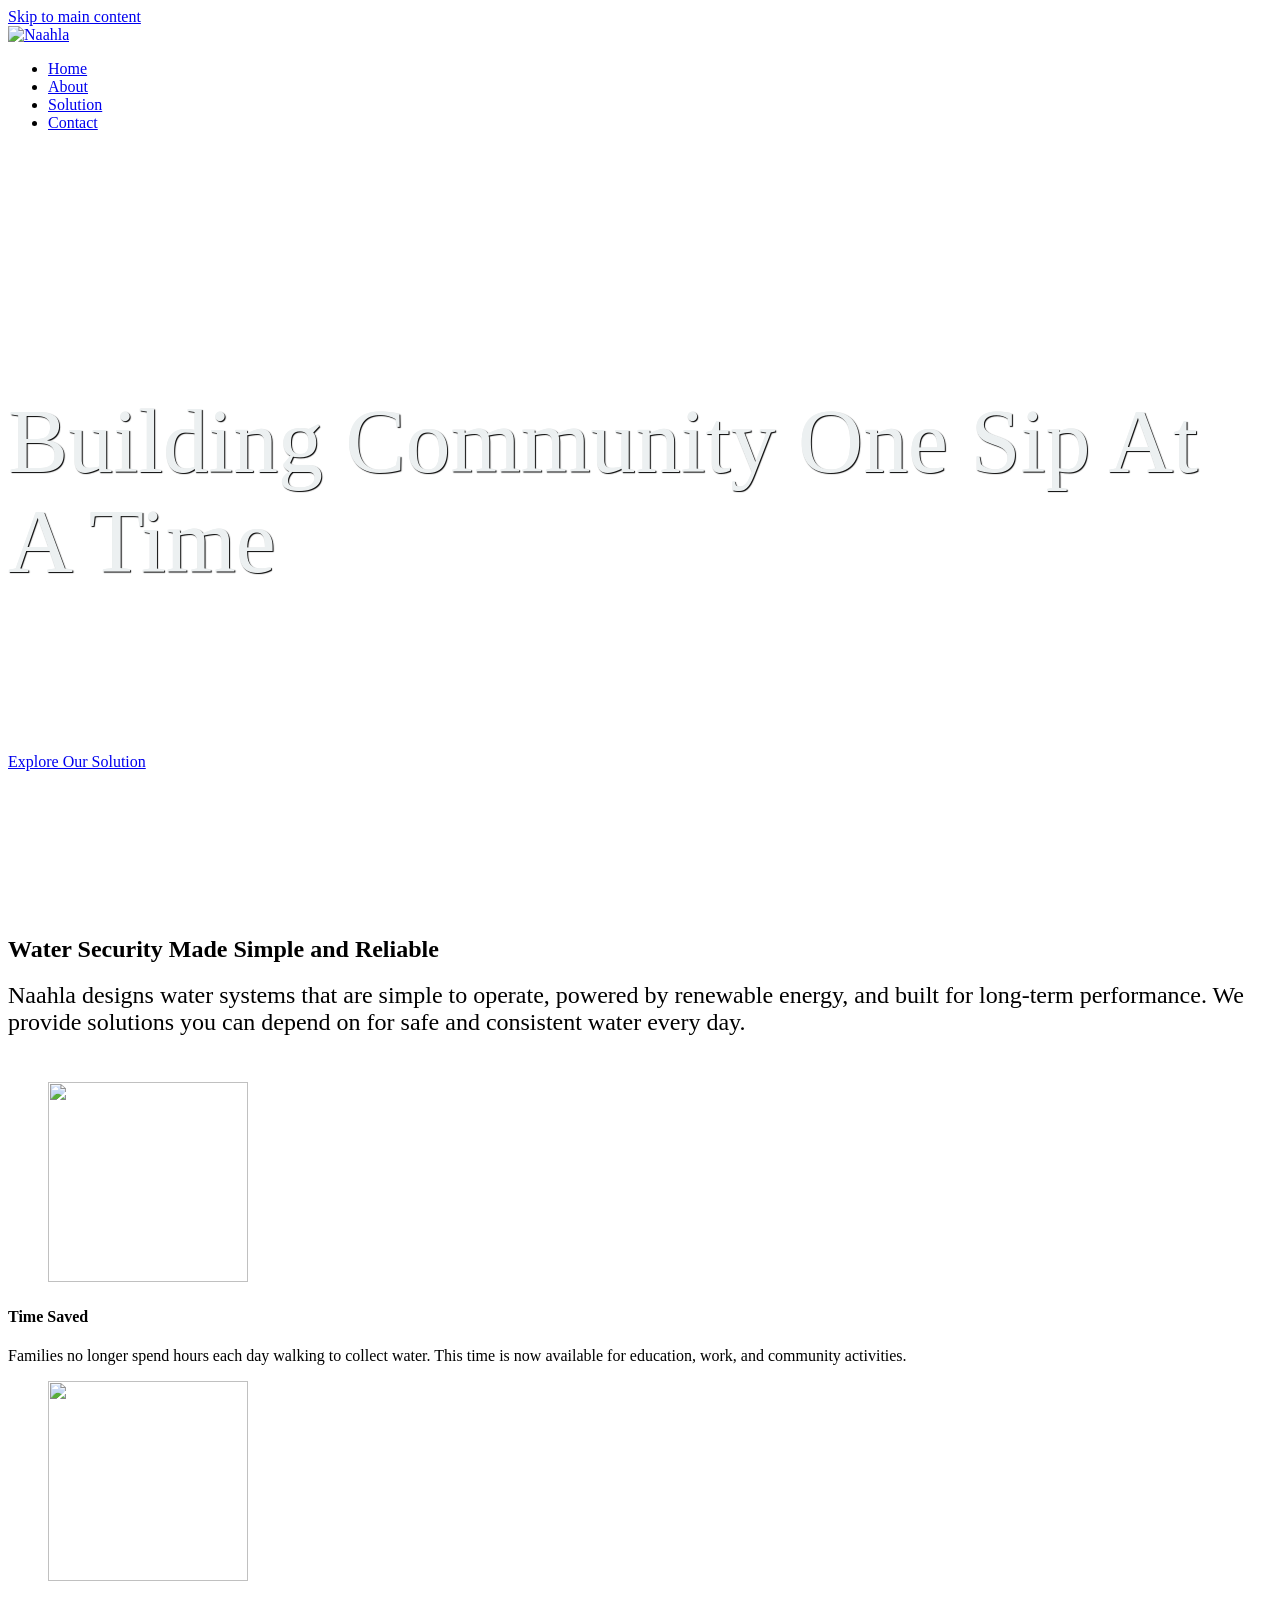
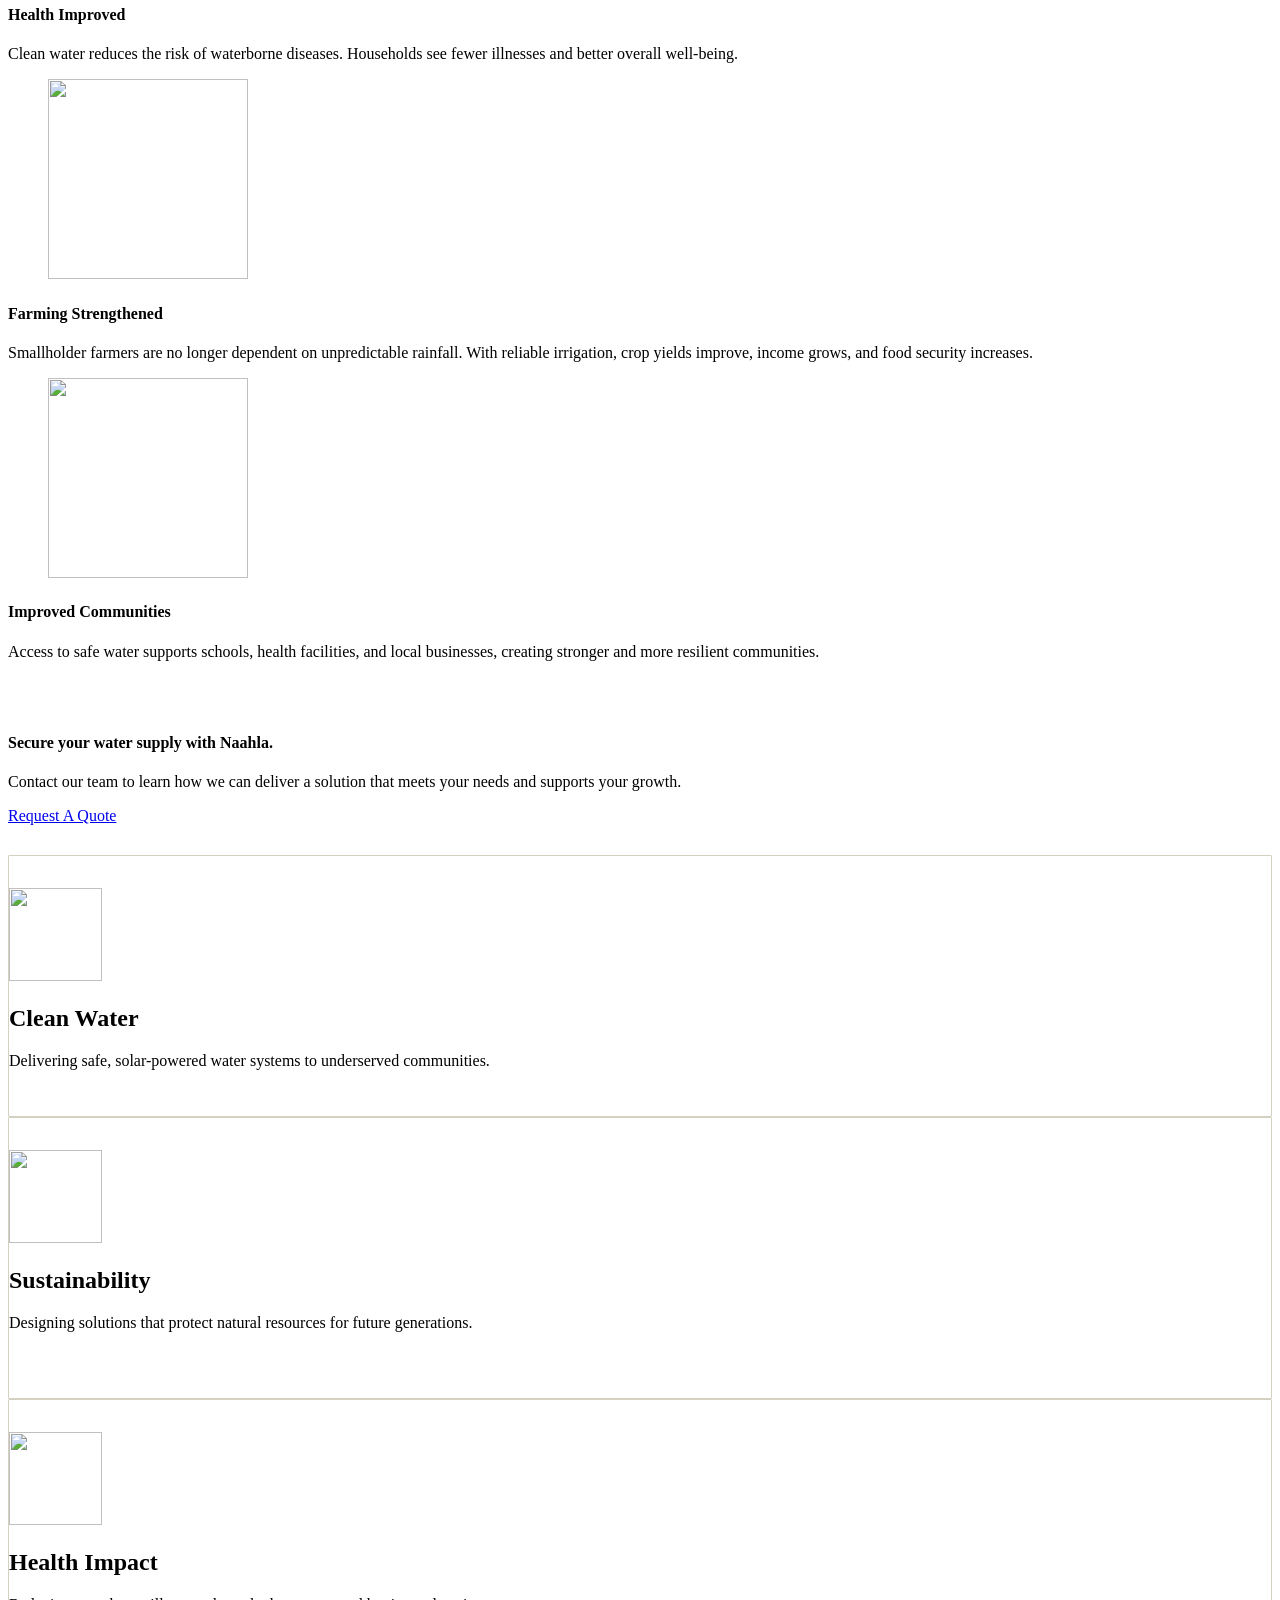
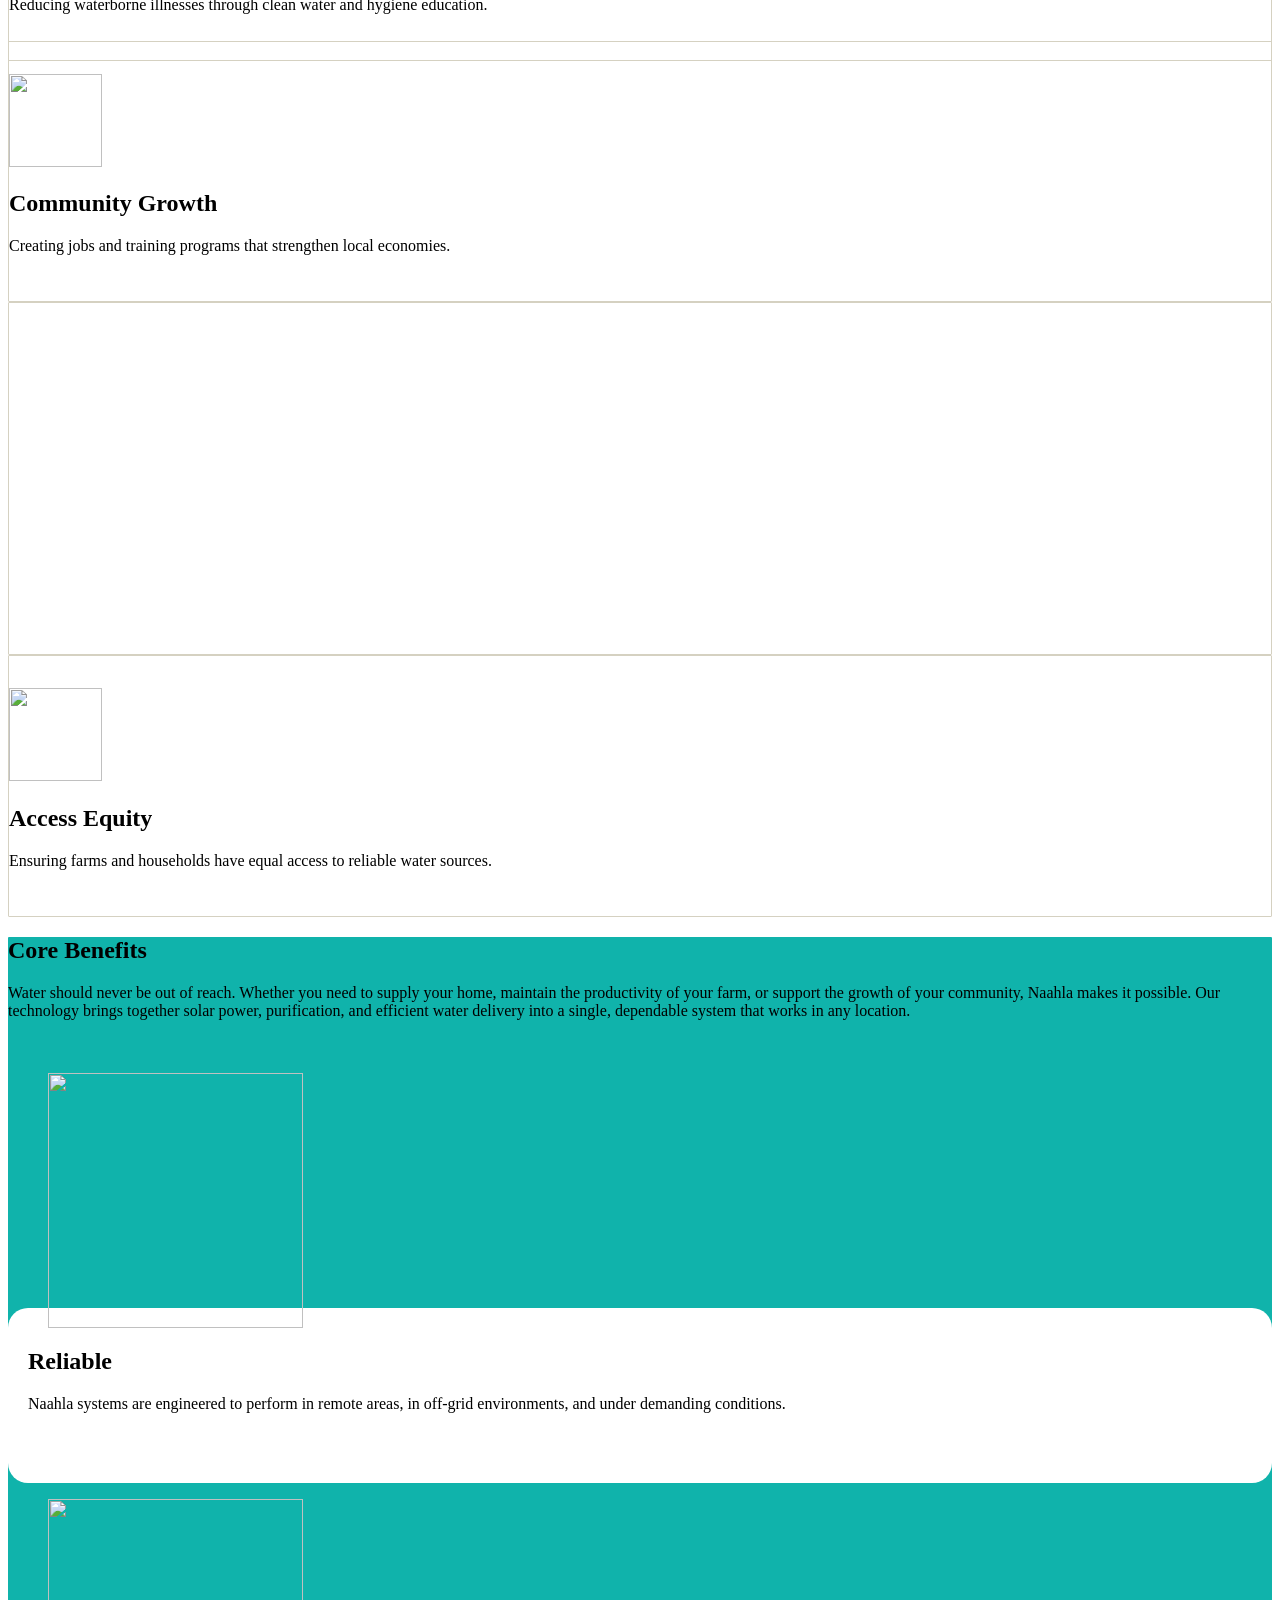
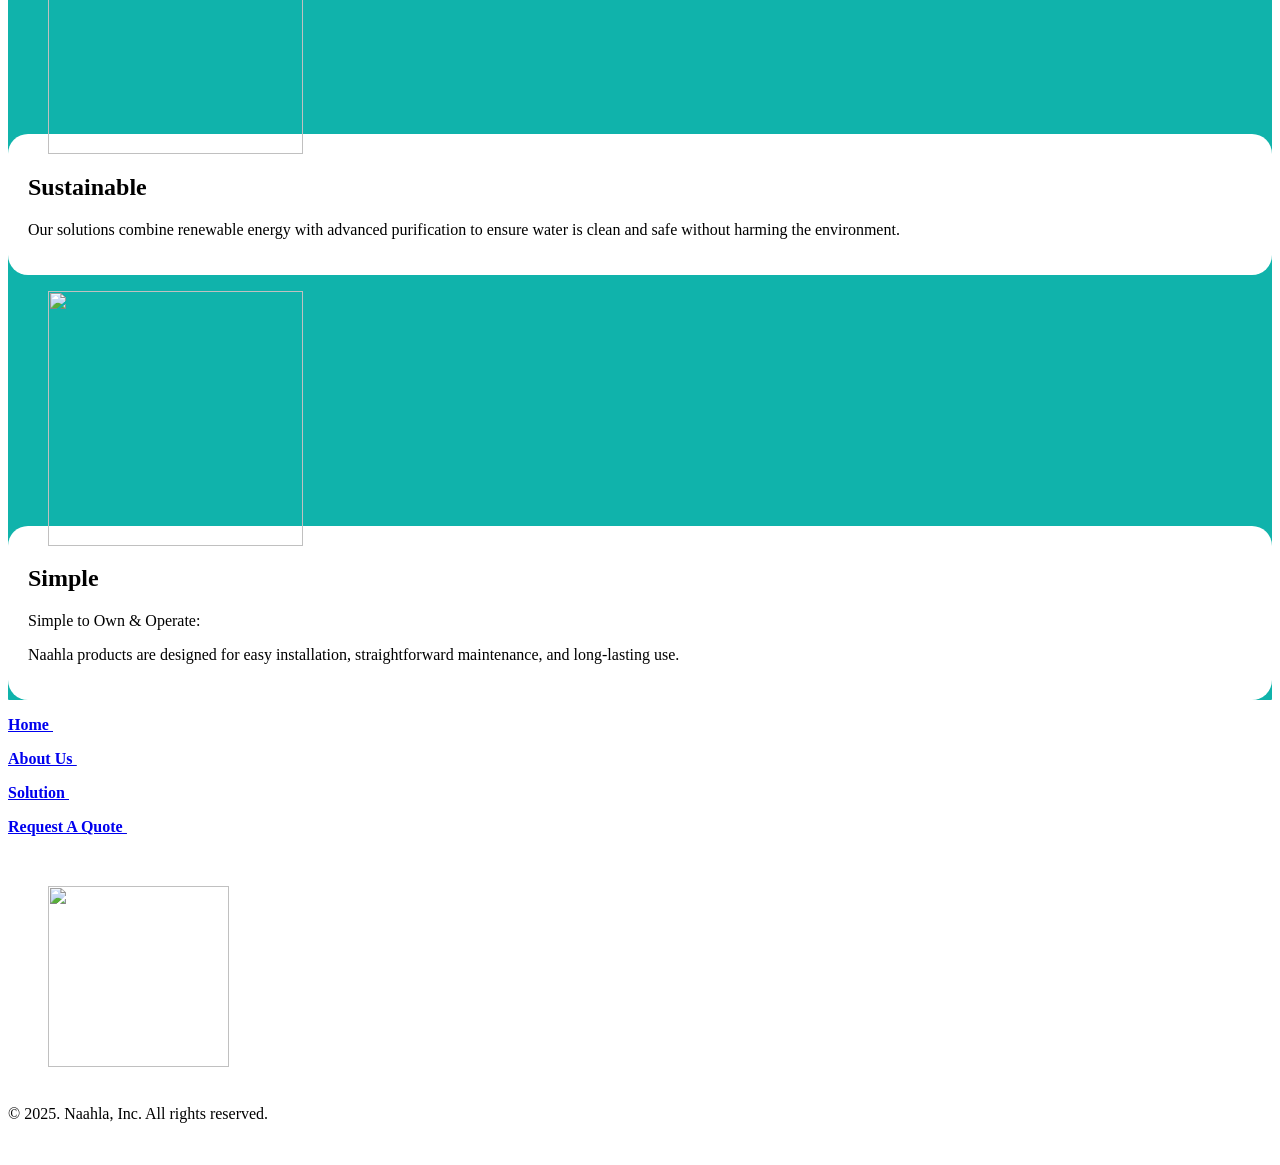
==== index.html @ bfb11174 "Rename content/index.html to index.html" ====
<!doctype html>
<html lang="en-US" dir="ltr" data-nojs>

<head>
    <title>Naahla | Official Website</title>
    <meta name="viewport" content="width=device-width, initial-scale=1.0, shrink-to-fit=no">
    <meta http-equiv="Content-Type" content="text/html; charset=utf-8" />
    <meta name="generator" content="Zoho Sites 2.0, https://zoho.com/sites" />
    <link rel="icon" href="/favicon.png" />
    <link rel="canonical" href="https://www.naahla.com/" />
    <meta name="twitter:card" content="summary_large_image">
    <meta name="twitter:image" content="https://www.naahla.com/Design/Naahla%20Home.png">
    <meta name="twitter:url" content="https://www.naahla.com/">
    <meta name="twitter:title" content="Naahla | Official Website">
    <meta name="twitter:description"
        content="Naahla provides sustainable, solar-powered water systems with advanced purification and efficient delivery. Reliable, safe, and simple to operate for homes, farms, and communities.">
    <meta property="og:image" content="https://www.naahla.com/Design/Naahla%20Home.png">
    <meta property="og:type" content="website">
    <meta property="og:url" content="https://www.naahla.com/">
    <meta property="og:title" content="Naahla | Official Website">
    <meta property="og:description"
        content="Naahla provides sustainable, solar-powered water systems with advanced purification and efficient delivery. Reliable, safe, and simple to operate for homes, farms, and communities.">
    <meta name="keywords"
        content="Naahla, clean water solutions, solar-powered water systems, water purification, rural water supply, smart irrigation, sustainable water technology, community water projects, off-grid water systems, safe drinking water, renewable water solutions, African water projects, farm irrigation systems, submersible pump solutions" />
    <meta name="description"
        content="Naahla provides sustainable, solar-powered water systems with advanced purification and efficient delivery. Reliable, safe, and simple to operate for homes, farms, and communities." />
    <link href="https://www.naahla.com/" rel="alternate" hreflang="x-default">
    <link href="/css/zsite-core.css" rel="preload" type="text/css" as="style">
    <link href="/css/zsite-core.css" rel="stylesheet" type="text/css">
    <link rel="preconnect" href="//img.zohostatic.com">
    <link rel="preconnect" href="//static.zohocdn.com">
    <link href="/template/fbf32166a1a34c18bc49a5b56fdc8055/stylesheets/style.css" rel="preload" type="text/css"
        as="style">
    <link href="/template/fbf32166a1a34c18bc49a5b56fdc8055/stylesheets/style.css" rel="stylesheet" type="text/css">
    <link href="/template/fbf32166a1a34c18bc49a5b56fdc8055/stylesheets/sub-style.css" rel="preload" type="text/css"
        as="style">
    <link href="/template/fbf32166a1a34c18bc49a5b56fdc8055/stylesheets/sub-style.css" rel="stylesheet" type="text/css">
    <link rel="preload" type="text/css"
        href="//webfonts.zoho.com/css?family=Baloo Thambi/Rubik:400,700/Montserrat:400/DM Sans:400/Montserrat:700,400&amp;display=swap"
        as="style">
    <link rel="stylesheet" type="text/css"
        href="//webfonts.zoho.com/css?family=Baloo Thambi/Rubik:400,700/Montserrat:400/DM Sans:400/Montserrat:700,400&amp;display=swap">
    <link href="/zs-customcss.css" rel="preload" type="text/css" as="style">
    <link href="/zs-customcss.css" rel="stylesheet" type="text/css">
    <script>document.documentElement.removeAttribute('data-nojs');</script>
    <script>window.zs_content_format = "0"; window.zs_resource_url = "/"; window.isDefaultLogo = "false"; window.zs_site_resource_id = "2012271000000002010";</script>
    <script>window.is_portal_site = "false";</script>
    <script src="/zs-lang_en_US.js" defer></script>
    <script src="/js/zsite-core.js" defer></script>
    <script src="/template/fbf32166a1a34c18bc49a5b56fdc8055/js/header.js" defer></script>
    <script src="/template/fbf32166a1a34c18bc49a5b56fdc8055/js/eventhandler.js" defer></script>
    <script src="/template/fbf32166a1a34c18bc49a5b56fdc8055/js/megamenu.js" defer></script>
    <script src="/template/fbf32166a1a34c18bc49a5b56fdc8055/js/language-list.js" defer></script>
    <script>window.zs_data_center = "USA";</script>
    <script>window.stand_alone_path = "";</script>
    <script>window.zs_rendering_mode = "live";</script>
    <script>window.is_social_share_enabled = "true";</script>
    <script src="https://zsites.nimbuspop.com/IDC/js/browser_compatibility.js" defer></script>
    <script>window.zs_resource_id = "2012271000000002011"; window.zs_resource_type = "1"; window.zs_site_resource_path = ""; window.zs_resource_full_path = "/"; window.zs_site_resource_id = "2012271000000002010"; window.zs_site_type = "0"; window.zs_resource_contentstate = "2"; window.zs_page_reviewer = null;</script>
    <script type="application/ld+json"
        id="schemagenerator">{"@context":"http:\/\/schema.org\/","@type":"Organization","url":"https:\/\/www.naahla.com","logo":"https:\/\/www.naahla.com\/Branding\/Naahla with Tagline FF-01.png"}</script>
</head>

<body data-zs-home="false" data-zs-subsite="" data-zs-display-mode="default"><a href="#thememaincontent"
        class="theme-skip-to-needed-content">Skip to main content</a>
    <div data-headercontainer="zptheme-data-headercontainer"
        class="zpheader-style-01 theme-pages-full-stretch theme-mobile-header-style-01"
        data-headercontainer="zptheme-data-headercontainer" data-zs-mobile-headerstyle="01"
        class="zpheader-style-01 theme-pages-full-stretch theme-mobile-header-style-01">
        <div class="theme-header-topbar theme-hide-res-topbar " data-dark-part-applied="false"
            data-theme-topbar="zptheme-topbar">
            <div class="zpcontainer"></div>
        </div>
        <div data-megamenu-content-container class="theme-header " data-header="none" data-dark-part-applied="false"
            data-banner-base-header="theme-banner-base-header">
            <div class="zpcontainer">
                <div data-zs-branding class="theme-branding-info " data-theme-branding-info="zptheme-branding-info">
                    <div data-zs-logo-container class="theme-logo-parent "><a href="/" title="Logo">
                            <picture><img data-zs-logo src="/Branding/Naahla with Tagline FF-01.png" alt="Naahla"
                                    style="height:118px;width:118px;" /></picture>
                        </a></div>
                </div>
                <div class="theme-navigation-and-icons">
                    <div class="theme-menu-area" data-zp-nonresponsive-container="mymenu1">
                        <div class="theme-menu " data-nav-menu-icon-width=15 data-nav-menu-icon-height=15
                            data-sub-menu-icon-height=15 data-sub-menu-icon-width=15 data-mega-menu-icon-width=15
                            data-mega-menu-icon-height=15 data-non-res-menu="zptheme-menu-non-res"
                            data-zp-theme-menu="id: mymenu1 ;active: theme-menu-selected; maxitem:5;position: theme-sub-menu-position-change; orientation: horizontal; submenu: theme-sub-menu; moretext: More; nonresponsive-icon-el: theme-non-responsive-menu; responsive-icon-el: theme-responsive-menu; burger-close-icon: theme-close-icon; animate-open: theme-toggle-animate; animate-close: theme-toggle-animate-end;open-icon: theme-submenu-down-arrow; close-icon: theme-submenu-up-arrow; root-icon: theme-submenu-down-arrow; subtree-icon: theme-submenu-right-arrow;"
                            role="navigation">
                            <ul data-zs-menu-container>
                                <li><a href="/" target="_self"><span class="theme-menu-content "><span
                                                class="theme-menu-name"
                                                data-theme-menu-name="Home">Home</span></span></a></li>
                                <li><a href="/about.html" target="_self"><span class="theme-menu-content "><span
                                                class="theme-menu-name"
                                                data-theme-menu-name="About">About</span></span></a></li>
                                <li><a href="/solution.html" target="_self"><span class="theme-menu-content "><span
                                                class="theme-menu-name"
                                                data-theme-menu-name="Solution">Solution</span></span></a></li>
                                <li><a href="/contact.html" target="_self"><span class="theme-menu-content "><span
                                                class="theme-menu-name"
                                                data-theme-menu-name="Contact">Contact</span></span></a></li>
                            </ul>
                            <div data-zp-submenu-icon="mymenu1" style="display:none;"><span
                                    class="theme-sub-li-menu theme-non-responsive-menu"></span><span
                                    class="theme-sub-li-menu theme-responsive-menu theme-submenu-down-arrow"></span>
                            </div>
                        </div>
                    </div>
                </div>
            </div>
            <div data-zs-responsive-menu-area class="theme-responsive-menu-area theme-navigation-and-icons zpcontainer">
                <div class="theme-responsive-menu-container" data-zp-burger-clickable-area="mymenu1"><span
                        class="theme-burger-icon" data-zp-theme-burger-icon="mymenu1"></span></div>
                <div class="theme-responsive-menu theme-menu-area" data-zp-responsive-container="mymenu1"></div>
            </div>
        </div>
    </div>
    <div data-theme-content-container="theme-content-container" class="theme-content-area theme-pages-full-stretch">
        <div class="theme-content-container">
            <div class="theme-content-area-inner">
                <div class="zpcontent-container page-container ">
                    <div data-element-id="elm_oIePqcmLRJ0wIrDNsVLq3Q" data-element-type="section"
                        class="zpsection zpdefault-section zpdefault-section-bg zpbackground-size-cover zpbackground-position-center-center zpbackground-repeat-all zpbackground-attachment-scroll zscustom-hero-banner "
                        style="background-image:url(/Naahla-Banner-5.png);">
                        <style type="text/css">
                            [data-element-id="elm_oIePqcmLRJ0wIrDNsVLq3Q"].zpsection {
                                padding-block-end: 96px;
                            }

                            @media (max-width: 767px) {
                                [data-element-id="elm_oIePqcmLRJ0wIrDNsVLq3Q"].zpsection {
                                    padding-block-end: 2px;
                                }
                            }
                        </style>
                        <div class="zpcontainer-fluid zpcontainer">
                            <div data-element-id="elm_iNp20xsRAdaIDUDlh8kVLg" data-element-type="row"
                                class="zprow zprow-container zpalign-items-center zpjustify-content-flex-start zpdefault-section zpdefault-section-bg "
                                data-equal-column="false">
                                <style type="text/css">
                                    [data-element-id="elm_iNp20xsRAdaIDUDlh8kVLg"].zprow {
                                        border-radius: 1px;
                                    }
                                </style>
                                <div data-element-id="elm_syMUSkc9tAUQSs03HdEn4g" data-element-type="column"
                                    data-animation-duration="2s"
                                    class="zpelem-col zpcol-12 zpcol-md-8 zpcol-sm-12 zpalign-self- zpdefault-section zpdefault-section-bg ">
                                    <style type="text/css">
                                        [data-element-id="elm_syMUSkc9tAUQSs03HdEn4g"].zpelem-col {
                                            border-radius: 1px;
                                        }

                                        @media (max-width: 767px) {
                                            [data-element-id="elm_syMUSkc9tAUQSs03HdEn4g"].zpelem-col {
                                                margin-block-start: 7px;
                                            }
                                        }
                                    </style>
                                    <div data-element-id="elm_gX2YoLuTwSVvoj-DhF4RoA" data-element-type="heading"
                                        class="zpelement zpelem-heading zscustom-bafnnfer-heading "
                                        data-animation-duration="2s" data-animation-repeat="true">
                                        <style>
                                            [data-element-id="elm_gX2YoLuTwSVvoj-DhF4RoA"] h1.zpheading {
                                                color: #ECF0F1;
                                                font-family: 'Baloo Thambi';
                                                font-size: 90px;
                                                font-weight: 400;
                                                line-height: 100px;
                                            }

                                            [data-element-id="elm_gX2YoLuTwSVvoj-DhF4RoA"].zpelem-heading {
                                                border-radius: 1px;
                                                text-shadow: 1px 1px 1px #000000;
                                            }

                                            [data-element-id="elm_gX2YoLuTwSVvoj-DhF4RoA"] .zpheading:after,
                                            [data-element-id="elm_gX2YoLuTwSVvoj-DhF4RoA"] .zpheading:before {
                                                background-color: #ECF0F1 !important;
                                            }

                                            @media (max-width: 767px) {
                                                [data-element-id="elm_gX2YoLuTwSVvoj-DhF4RoA"] h1.zpheading {
                                                    font-family: 'Baloo Thambi';
                                                    font-size: 48px;
                                                    font-weight: 400;
                                                    line-height: 51px;
                                                }

                                                [data-element-id="elm_gX2YoLuTwSVvoj-DhF4RoA"].zpelem-heading {
                                                    margin-block-start: -47px;
                                                }
                                            }

                                            @media all and (min-width: 768px) and (max-width:991px) {
                                                [data-element-id="elm_gX2YoLuTwSVvoj-DhF4RoA"] h1.zpheading {
                                                    line-height: 100px;
                                                }
                                            }
                                        </style>
                                        <h1 class="zpheading zpheading-style-none zpheading-align-center zpheading-align-mobile-center zpheading-align-tablet-center "
                                            data-editor="true"><br /><br />Building Community One Sip&nbsp;At A
                                            Time<br />​</h1>
                                    </div>
                                    <div data-element-id="elm_JcCmoQwRSZizuylEoWLoTQ" data-element-type="button"
                                        class="zpelement zpelem-button zscustom-button " data-animation-duration="2.5s"
                                        data-animation-repeat="true">
                                        <style>
                                            [data-element-id="elm_JcCmoQwRSZizuylEoWLoTQ"].zpelem-button {
                                                border-radius: 1px;
                                            }

                                            @media (max-width: 767px) {
                                                [data-element-id="elm_JcCmoQwRSZizuylEoWLoTQ"].zpelem-button {
                                                    margin-block-start: 30px;
                                                }
                                            }
                                        </style>
                                        <div
                                            class="zpbutton-container zpbutton-align-center zpbutton-align-mobile-center zpbutton-align-tablet-center">
                                            <style type="text/css">
                                                [data-element-id="elm_JcCmoQwRSZizuylEoWLoTQ"] .zpbutton.zpbutton-type-primary:hover {
                                                    background-color: #10B3AB !important;
                                                }

                                                [data-element-id="elm_JcCmoQwRSZizuylEoWLoTQ"] .zpbutton.zpbutton-type-primary {
                                                    background-color: #ffffff !important;
                                                }
                                            </style><a
                                                class="zpbutton-wrapper zpbutton zpbutton-type-primary zpbutton-size-lg zpbutton-style-oval "
                                                href="/solution"><span class="zpbutton-content">Explore Our
                                                    Solution</span></a>
                                        </div>
                                    </div>
                                </div>
                                <div data-element-id="elm_GCNs70yIkmAOhlfNTcDZsg" data-element-type="column"
                                    class="zpelem-col zpcol-12 zpcol-md-4 zpcol-sm-12 zpalign-self- zpdefault-section zpdefault-section-bg ">
                                    <style type="text/css">
                                        [data-element-id="elm_GCNs70yIkmAOhlfNTcDZsg"].zpelem-col {
                                            border-radius: 1px;
                                        }

                                        @media (max-width: 767px) {
                                            [data-element-id="elm_GCNs70yIkmAOhlfNTcDZsg"].zpelem-col {
                                                margin-block-start: -27px;
                                            }
                                        }
                                    </style>
                                </div>
                            </div>
                        </div>
                    </div>
                    <div data-element-id="elm_buXiEWqbUq8JEthisBKfNQ" data-element-type="section"
                        class="zpsection zpdefault-section zpdefault-section-bg zscustom-section-growing-01 "
                        style="background-color:rgb(255, 255, 255);background-image:unset;">
                        <style type="text/css">
                            [data-element-id="elm_buXiEWqbUq8JEthisBKfNQ"].zpsection {
                                border-radius: 1px;
                                padding-block-start: 49px;
                                padding-block-end: 0px;
                            }

                            @media (max-width: 767px) {
                                [data-element-id="elm_buXiEWqbUq8JEthisBKfNQ"].zpsection {
                                    padding-block-start: 99px;
                                }
                            }
                        </style>
                        <div class="zpcontainer-fluid zpcontainer">
                            <div data-element-id="elm__RvCStaSz2rXnedJcRmi2A" data-element-type="row"
                                class="zprow zprow-container zpalign-items-flex-start zpjustify-content-flex-start zpdefault-section zpdefault-section-bg "
                                data-equal-column="false">
                                <style type="text/css">
                                    [data-element-id="elm__RvCStaSz2rXnedJcRmi2A"].zprow {
                                        border-radius: 1px;
                                    }
                                </style>
                                <div data-element-id="elm_n2i_caD03EoLSkEPOKjU2g" data-element-type="column"
                                    class="zpelem-col zpcol-12 zpcol-md-12 zpcol-sm-12 zpalign-self- zpdefault-section zpdefault-section-bg ">
                                    <style type="text/css">
                                        [data-element-id="elm_n2i_caD03EoLSkEPOKjU2g"].zpelem-col {
                                            border-radius: 1px;
                                        }
                                    </style>
                                    <div data-element-id="elm_S-KrV-qHGi_2BXqNKcAGzQ" data-element-type="heading"
                                        class="zpelement zpelem-heading zscustom-heading " data-animation-name="fadeIn"
                                        data-animation-duration="2.5s" data-animation-repeat="true">
                                        <style>
                                            [data-element-id="elm_S-KrV-qHGi_2BXqNKcAGzQ"].zpelem-heading {
                                                border-radius: 1px;
                                                margin-block-start: 5px;
                                            }

                                            @media (max-width: 767px) {
                                                [data-element-id="elm_S-KrV-qHGi_2BXqNKcAGzQ"] h2.zpheading {
                                                    font-size: 38px;
                                                    line-height: 35px;
                                                }

                                                [data-element-id="elm_S-KrV-qHGi_2BXqNKcAGzQ"].zpelem-heading {
                                                    margin-block-start: -59px;
                                                }
                                            }
                                        </style>
                                        <h2 class="zpheading zpheading-style-none zpheading-align-center zpheading-align-mobile-center zpheading-align-tablet-center "
                                            data-editor="true"><span>Water Security Made Simple and
                                                Reliable<br /></span></h2>
                                    </div>
                                    <div data-element-id="elm_D1z5bONPjyfCtUEgDyaQNw" data-element-type="text"
                                        class="zpelement zpelem-text " data-animation-name="fadeIn"
                                        data-animation-duration="3s" data-animation-repeat="true">
                                        <style>
                                            [data-element-id="elm_D1z5bONPjyfCtUEgDyaQNw"].zpelem-text {
                                                border-radius: 1px;
                                                margin-block-start: 8px;
                                            }

                                            @media (max-width: 767px) {
                                                [data-element-id="elm_D1z5bONPjyfCtUEgDyaQNw"].zpelem-text {
                                                    font-size: 19px;
                                                    line-height: 30px;
                                                    margin-block-start: 31px;
                                                }

                                                [data-element-id="elm_D1z5bONPjyfCtUEgDyaQNw"].zpelem-text :is(h1, h2, h3, h4, h5, h6) {
                                                    font-size: 19px;
                                                    line-height: 30px;
                                                }
                                            }
                                        </style>
                                        <div class="zptext zptext-align-center zptext-align-mobile-left zptext-align-tablet-center "
                                            data-editor="true">
                                            <p><span style="font-size:24px;">Naahla designs water systems that are
                                                    simple to operate, powered by renewable energy, and built for
                                                    long-term performance. We provide solutions you can depend on for
                                                    safe and consistent water every day.</span></p>
                                        </div>
                                    </div>
                                    <div data-element-id="elm_1JX40eRAIdURetTuOnsMCQ" data-element-type="spacer"
                                        class="zpelement zpelem-spacer ">
                                        <style>
                                            div[data-element-id="elm_1JX40eRAIdURetTuOnsMCQ"] div.zpspacer {
                                                height: 14px;
                                            }

                                            @media (max-width: 768px) {
                                                div[data-element-id="elm_1JX40eRAIdURetTuOnsMCQ"] div.zpspacer {
                                                    height: calc(14px / 3);
                                                }
                                            }
                                        </style>
                                        <div class="zpspacer " data-height="14"></div>
                                    </div>
                                    <div data-element-id="elm_k-Yoff15JBxTd3MuzTK-9A" data-element-type="row"
                                        class="zprow zprow-container zpalign-items-flex-start zpjustify-content-flex-start "
                                        data-equal-column="false">
                                        <style type="text/css">
                                            [data-element-id="elm_k-Yoff15JBxTd3MuzTK-9A"].zprow {
                                                border-radius: 1px;
                                            }
                                        </style>
                                        <div data-element-id="elm_jelRxz77iI1JtssnMlnwHg" data-element-type="column"
                                            class="zpelem-col zpcol-12 zpcol-md-3 zpcol-sm-6 zpalign-self- zpdefault-section zpdefault-section-bg ">
                                            <style type="text/css"></style>
                                            <div data-element-id="elm_6sCjsxyoPYtos61SrXfkrA" data-element-type="image"
                                                class="zpelement zpelem-image " data-animation-name="fadeIn"
                                                data-animation-duration="3s" data-animation-repeat="true">
                                                <style>
                                                    @media (min-width: 992px) {
                                                        [data-element-id="elm_6sCjsxyoPYtos61SrXfkrA"] .zpimage-container figure img {
                                                            width: 200px !important;
                                                            height: 200px !important;
                                                        }
                                                    }

                                                    @media (max-width: 991px) and (min-width: 768px) {
                                                        [data-element-id="elm_6sCjsxyoPYtos61SrXfkrA"] .zpimage-container figure img {
                                                            width: 200px;
                                                            height: 209.15px;
                                                        }
                                                    }

                                                    @media (max-width: 767px) {
                                                        [data-element-id="elm_6sCjsxyoPYtos61SrXfkrA"] .zpimage-container figure img {
                                                            width: 125px !important;
                                                            height: 125px !important;
                                                        }
                                                    }

                                                    [data-element-id="elm_6sCjsxyoPYtos61SrXfkrA"].zpelem-image {
                                                        border-radius: 1px;
                                                    }
                                                </style>
                                                <div data-caption-color="" data-size-tablet="" data-size-mobile=""
                                                    data-align="center" data-tablet-image-separate="false"
                                                    data-mobile-image-separate="false"
                                                    class="zpimage-container zpimage-align-center zpimage-tablet-align-center zpimage-mobile-align-center zpimage-size-custom zpimage-tablet-fallback-small zpimage-mobile-fallback-custom ">
                                                    <figure role="none" class="zpimage-data-ref"><span
                                                            class="zpimage-anchor">
                                                            <picture><img
                                                                    class="zpimage zpimage-style-circle zpimage-space-none "
                                                                    src="/Design/Naahla-3.png" width="125" height="125"
                                                                    loading="lazy" size="custom" /></picture>
                                                        </span></figure>
                                                </div>
                                            </div>
                                            <div data-element-id="elm_0OpKRWg3-r0J8bLexSG7cA"
                                                data-element-type="heading" class="zpelement zpelem-heading "
                                                data-animation-name="fadeIn" data-animation-duration="2.5s"
                                                data-animation-repeat="true">
                                                <style>
                                                    [data-element-id="elm_0OpKRWg3-r0J8bLexSG7cA"].zpelem-heading {
                                                        border-radius: 1px;
                                                    }
                                                </style>
                                                <h4 class="zpheading zpheading-style-none zpheading-align-center zpheading-align-mobile-center zpheading-align-tablet-center "
                                                    data-editor="true"><span><strong>Time Saved</strong><br /></span>
                                                </h4>
                                            </div>
                                            <div data-element-id="elm_wcsOnMAztOFT4S78-7IYHA" data-element-type="text"
                                                class="zpelement zpelem-text " data-animation-name="fadeIn"
                                                data-animation-duration="3s">
                                                <style>
                                                    [data-element-id="elm_wcsOnMAztOFT4S78-7IYHA"].zpelem-text {
                                                        border-radius: 1px;
                                                        margin-block-start: 8px;
                                                    }

                                                    @media (max-width: 767px) {
                                                        [data-element-id="elm_wcsOnMAztOFT4S78-7IYHA"].zpelem-text {
                                                            font-size: 17px;
                                                            line-height: 25px;
                                                        }

                                                        [data-element-id="elm_wcsOnMAztOFT4S78-7IYHA"].zpelem-text :is(h1, h2, h3, h4, h5, h6) {
                                                            font-size: 17px;
                                                            line-height: 25px;
                                                        }
                                                    }
                                                </style>
                                                <div class="zptext zptext-align-center zptext-align-mobile-left zptext-align-tablet-center "
                                                    data-editor="true">
                                                    <p></p>
                                                    <div>
                                                        <p>Families no longer spend hours each day walking to collect
                                                            water. This time is now available for education, work, and
                                                            community activities.</p>
                                                    </div>
                                                    <p></p>
                                                </div>
                                            </div>
                                        </div>
                                        <div data-element-id="elm_IhkiEdSF7H5R46L1zcfJtA" data-element-type="column"
                                            class="zpelem-col zpcol-12 zpcol-md-3 zpcol-sm-6 zpalign-self- zpdefault-section zpdefault-section-bg ">
                                            <style type="text/css">
                                                [data-element-id="elm_IhkiEdSF7H5R46L1zcfJtA"].zpelem-col {
                                                    border-radius: 1px;
                                                }
                                            </style>
                                            <div data-element-id="elm_6tkeDGsrKTCVPdJEdgRq4A" data-element-type="image"
                                                class="zpelement zpelem-image " data-animation-name="fadeIn"
                                                data-animation-duration="3s" data-animation-repeat="true">
                                                <style>
                                                    @media (min-width: 992px) {
                                                        [data-element-id="elm_6tkeDGsrKTCVPdJEdgRq4A"] .zpimage-container figure img {
                                                            width: 200px !important;
                                                            height: 200px !important;
                                                        }
                                                    }

                                                    @media (max-width: 991px) and (min-width: 768px) {
                                                        [data-element-id="elm_6tkeDGsrKTCVPdJEdgRq4A"] .zpimage-container figure img {
                                                            width: 200px;
                                                            height: 209.15px;
                                                        }
                                                    }

                                                    @media (max-width: 767px) {
                                                        [data-element-id="elm_6tkeDGsrKTCVPdJEdgRq4A"] .zpimage-container figure img {
                                                            width: 125px !important;
                                                            height: 125px !important;
                                                        }
                                                    }

                                                    [data-element-id="elm_6tkeDGsrKTCVPdJEdgRq4A"].zpelem-image {
                                                        border-radius: 1px;
                                                    }
                                                </style>
                                                <div data-caption-color="" data-size-tablet="" data-size-mobile=""
                                                    data-align="center" data-tablet-image-separate="false"
                                                    data-mobile-image-separate="false"
                                                    class="zpimage-container zpimage-align-center zpimage-tablet-align-center zpimage-mobile-align-center zpimage-size-custom zpimage-tablet-fallback-small zpimage-mobile-fallback-custom ">
                                                    <figure role="none" class="zpimage-data-ref"><span
                                                            class="zpimage-anchor">
                                                            <picture><img
                                                                    class="zpimage zpimage-style-circle zpimage-space-none "
                                                                    src="/Design/Naahla-8.png" width="125" height="125"
                                                                    loading="lazy" size="custom" /></picture>
                                                        </span></figure>
                                                </div>
                                            </div>
                                            <div data-element-id="elm_33UOvyZlRtcw86av2JXjyg"
                                                data-element-type="heading" class="zpelement zpelem-heading "
                                                data-animation-name="fadeIn" data-animation-duration="2.5s"
                                                data-animation-repeat="true">
                                                <style>
                                                    [data-element-id="elm_33UOvyZlRtcw86av2JXjyg"].zpelem-heading {
                                                        border-radius: 1px;
                                                    }
                                                </style>
                                                <h4 class="zpheading zpheading-style-none zpheading-align-center zpheading-align-mobile-center zpheading-align-tablet-center "
                                                    data-editor="true"><span><strong>Health
                                                            Improved</strong><br /></span></h4>
                                            </div>
                                            <div data-element-id="elm_Fm_eQjGIypkNvxNqJsxqXQ" data-element-type="text"
                                                class="zpelement zpelem-text " data-animation-name="fadeIn"
                                                data-animation-duration="3s">
                                                <style>
                                                    [data-element-id="elm_Fm_eQjGIypkNvxNqJsxqXQ"].zpelem-text {
                                                        border-radius: 1px;
                                                        margin-block-start: 8px;
                                                    }

                                                    @media (max-width: 767px) {
                                                        [data-element-id="elm_Fm_eQjGIypkNvxNqJsxqXQ"].zpelem-text {
                                                            font-size: 17px;
                                                            line-height: 25px;
                                                        }

                                                        [data-element-id="elm_Fm_eQjGIypkNvxNqJsxqXQ"].zpelem-text :is(h1, h2, h3, h4, h5, h6) {
                                                            font-size: 17px;
                                                            line-height: 25px;
                                                        }
                                                    }
                                                </style>
                                                <div class="zptext zptext-align-center zptext-align-mobile-left zptext-align-tablet-center "
                                                    data-editor="true">
                                                    <p><span>Clean water reduces the risk of waterborne diseases.
                                                            Households see fewer illnesses and better overall
                                                            well-being.</span><br /></p>
                                                </div>
                                            </div>
                                        </div>
                                        <div data-element-id="elm_cyfNqAlVZBPtAsldD8ZW0w" data-element-type="column"
                                            class="zpelem-col zpcol-12 zpcol-md-3 zpcol-sm-6 zpalign-self- zpdefault-section zpdefault-section-bg ">
                                            <style type="text/css"></style>
                                            <div data-element-id="elm_RXmhkCvcOnYW7r4P0XeJjA" data-element-type="image"
                                                class="zpelement zpelem-image " data-animation-name="fadeIn"
                                                data-animation-duration="3s" data-animation-repeat="true">
                                                <style>
                                                    @media (min-width: 992px) {
                                                        [data-element-id="elm_RXmhkCvcOnYW7r4P0XeJjA"] .zpimage-container figure img {
                                                            width: 200px !important;
                                                            height: 200px !important;
                                                        }
                                                    }

                                                    @media (max-width: 991px) and (min-width: 768px) {
                                                        [data-element-id="elm_RXmhkCvcOnYW7r4P0XeJjA"] .zpimage-container figure img {
                                                            width: 200px;
                                                            height: 209.15px;
                                                        }
                                                    }

                                                    @media (max-width: 767px) {
                                                        [data-element-id="elm_RXmhkCvcOnYW7r4P0XeJjA"] .zpimage-container figure img {
                                                            width: 125px !important;
                                                            height: 125px !important;
                                                        }
                                                    }

                                                    [data-element-id="elm_RXmhkCvcOnYW7r4P0XeJjA"].zpelem-image {
                                                        border-radius: 1px;
                                                    }
                                                </style>
                                                <div data-caption-color="" data-size-tablet="" data-size-mobile=""
                                                    data-align="center" data-tablet-image-separate="false"
                                                    data-mobile-image-separate="false"
                                                    class="zpimage-container zpimage-align-center zpimage-tablet-align-center zpimage-mobile-align-center zpimage-size-custom zpimage-tablet-fallback-small zpimage-mobile-fallback-custom ">
                                                    <figure role="none" class="zpimage-data-ref"><span
                                                            class="zpimage-anchor">
                                                            <picture><img
                                                                    class="zpimage zpimage-style-circle zpimage-space-none "
                                                                    src="/Design/Naahla-4.png" width="125" height="125"
                                                                    loading="lazy" size="custom" /></picture>
                                                        </span></figure>
                                                </div>
                                            </div>
                                            <div data-element-id="elm_3PZBDBgbbTk7DF4KeERy1A"
                                                data-element-type="heading" class="zpelement zpelem-heading "
                                                data-animation-name="fadeIn" data-animation-duration="2.5s">
                                                <style>
                                                    [data-element-id="elm_3PZBDBgbbTk7DF4KeERy1A"].zpelem-heading {
                                                        border-radius: 1px;
                                                    }
                                                </style>
                                                <h4 class="zpheading zpheading-style-none zpheading-align-center zpheading-align-mobile-center zpheading-align-tablet-center "
                                                    data-editor="true"><span><strong>Farming
                                                            Strengthened</strong><br /></span></h4>
                                            </div>
                                            <div data-element-id="elm_gqWRz0uQtKV_t_7j0Rv3hA" data-element-type="text"
                                                class="zpelement zpelem-text " data-animation-name="fadeIn"
                                                data-animation-duration="3s" data-animation-repeat="true">
                                                <style>
                                                    [data-element-id="elm_gqWRz0uQtKV_t_7j0Rv3hA"].zpelem-text {
                                                        border-radius: 1px;
                                                        margin-block-start: 8px;
                                                    }

                                                    @media (max-width: 767px) {
                                                        [data-element-id="elm_gqWRz0uQtKV_t_7j0Rv3hA"].zpelem-text {
                                                            font-size: 17px;
                                                            line-height: 25px;
                                                        }

                                                        [data-element-id="elm_gqWRz0uQtKV_t_7j0Rv3hA"].zpelem-text :is(h1, h2, h3, h4, h5, h6) {
                                                            font-size: 17px;
                                                            line-height: 25px;
                                                        }
                                                    }
                                                </style>
                                                <div class="zptext zptext-align-center zptext-align-mobile-left zptext-align-tablet-center "
                                                    data-editor="true">
                                                    <p><span>Smallholder farmers are no longer dependent on
                                                            unpredictable rainfall. With reliable irrigation, crop
                                                            yields improve, income grows, and food security
                                                            increases.</span><br /></p>
                                                </div>
                                            </div>
                                        </div>
                                        <div data-element-id="elm_KkWtefxB5h2q3pSpSDEnDg" data-element-type="column"
                                            class="zpelem-col zpcol-12 zpcol-md-3 zpcol-sm-6 zpalign-self- zpdefault-section zpdefault-section-bg ">
                                            <style type="text/css"></style>
                                            <div data-element-id="elm_rHbP9ZA0YVYrwWyc4O7jyw" data-element-type="image"
                                                class="zpelement zpelem-image " data-animation-name="fadeIn"
                                                data-animation-duration="3s" data-animation-repeat="true">
                                                <style>
                                                    @media (min-width: 992px) {
                                                        [data-element-id="elm_rHbP9ZA0YVYrwWyc4O7jyw"] .zpimage-container figure img {
                                                            width: 200px !important;
                                                            height: 200px !important;
                                                        }
                                                    }

                                                    @media (max-width: 991px) and (min-width: 768px) {
                                                        [data-element-id="elm_rHbP9ZA0YVYrwWyc4O7jyw"] .zpimage-container figure img {
                                                            width: 200px;
                                                            height: 209.15px;
                                                        }
                                                    }

                                                    @media (max-width: 767px) {
                                                        [data-element-id="elm_rHbP9ZA0YVYrwWyc4O7jyw"] .zpimage-container figure img {
                                                            width: 125px !important;
                                                            height: 125px !important;
                                                        }
                                                    }

                                                    [data-element-id="elm_rHbP9ZA0YVYrwWyc4O7jyw"].zpelem-image {
                                                        border-radius: 1px;
                                                    }
                                                </style>
                                                <div data-caption-color="" data-size-tablet="" data-size-mobile=""
                                                    data-align="center" data-tablet-image-separate="false"
                                                    data-mobile-image-separate="false"
                                                    class="zpimage-container zpimage-align-center zpimage-tablet-align-center zpimage-mobile-align-center zpimage-size-custom zpimage-tablet-fallback-small zpimage-mobile-fallback-custom ">
                                                    <figure role="none" class="zpimage-data-ref"><span
                                                            class="zpimage-anchor">
                                                            <picture><img
                                                                    class="zpimage zpimage-style-circle zpimage-space-none "
                                                                    src="/Design/Naahla-2.png" width="125" height="125"
                                                                    loading="lazy" size="custom" /></picture>
                                                        </span></figure>
                                                </div>
                                            </div>
                                            <div data-element-id="elm_8Aw1T9XjzcN9yr3HY1qo_A"
                                                data-element-type="heading" class="zpelement zpelem-heading "
                                                data-animation-name="fadeIn" data-animation-duration="2.5s">
                                                <style>
                                                    [data-element-id="elm_8Aw1T9XjzcN9yr3HY1qo_A"].zpelem-heading {
                                                        border-radius: 1px;
                                                    }
                                                </style>
                                                <h4 class="zpheading zpheading-style-none zpheading-align-center zpheading-align-mobile-center zpheading-align-tablet-center "
                                                    data-editor="true"><span><strong>Improved
                                                            Communities</strong><br /></span></h4>
                                            </div>
                                            <div data-element-id="elm_gJ6YKKnzTVngo92OHmrQ2w" data-element-type="text"
                                                class="zpelement zpelem-text " data-animation-name="fadeIn"
                                                data-animation-duration="3s" data-animation-repeat="true">
                                                <style>
                                                    [data-element-id="elm_gJ6YKKnzTVngo92OHmrQ2w"].zpelem-text {
                                                        border-radius: 1px;
                                                        margin-block-start: 8px;
                                                    }

                                                    @media (max-width: 767px) {
                                                        [data-element-id="elm_gJ6YKKnzTVngo92OHmrQ2w"].zpelem-text {
                                                            font-size: 17px;
                                                            line-height: 25px;
                                                        }

                                                        [data-element-id="elm_gJ6YKKnzTVngo92OHmrQ2w"].zpelem-text :is(h1, h2, h3, h4, h5, h6) {
                                                            font-size: 17px;
                                                            line-height: 25px;
                                                        }
                                                    }
                                                </style>
                                                <div class="zptext zptext-align-center zptext-align-mobile-left zptext-align-tablet-center "
                                                    data-editor="true">
                                                    <p><span>Access to safe water supports schools, health facilities,
                                                            and local businesses, creating stronger and more resilient
                                                            communities.</span><br /></p>
                                                </div>
                                            </div>
                                        </div>
                                    </div>
                                    <div data-element-id="elm_Av7FL6pbobUuyxMlx3IzpQ" data-element-type="spacer"
                                        class="zpelement zpelem-spacer ">
                                        <style>
                                            div[data-element-id="elm_Av7FL6pbobUuyxMlx3IzpQ"] div.zpspacer {
                                                height: 36px;
                                            }

                                            @media (max-width: 768px) {
                                                div[data-element-id="elm_Av7FL6pbobUuyxMlx3IzpQ"] div.zpspacer {
                                                    height: calc(36px / 3);
                                                }
                                            }
                                        </style>
                                        <div class="zpspacer " data-height="36"></div>
                                    </div>
                                    <div data-element-id="elm_Wc9O3l5Q6I7OlCUW3rHt1g" data-element-type="row"
                                        class="zprow zprow-container zpalign-items-center zpjustify-content-flex-start "
                                        data-equal-column="">
                                        <style type="text/css">
                                            [data-element-id="elm_Wc9O3l5Q6I7OlCUW3rHt1g"].zprow {
                                                border-radius: 1px;
                                            }
                                        </style>
                                        <div data-element-id="elm_gipC1IaGWNavN26NTUIMNg" data-element-type="column"
                                            class="zpelem-col zpcol-12 zpcol-md-9 zpcol-sm-12 zpalign-self- zpdefault-section zpdefault-section-bg ">
                                            <style type="text/css">
                                                [data-element-id="elm_gipC1IaGWNavN26NTUIMNg"].zpelem-col {
                                                    border-radius: 1px;
                                                }
                                            </style>
                                            <div data-element-id="elm_zSkkBtsKEYT1cl8tzxaFSA"
                                                data-element-type="heading" class="zpelement zpelem-heading "
                                                data-animation-name="fadeIn" data-animation-duration="2.5s"
                                                data-animation-repeat="true">
                                                <style>
                                                    [data-element-id="elm_zSkkBtsKEYT1cl8tzxaFSA"].zpelem-heading {
                                                        border-radius: 1px;
                                                    }
                                                </style>
                                                <h4 class="zpheading zpheading-style-none zpheading-align-left zpheading-align-mobile-left zpheading-align-tablet-center "
                                                    data-editor="true"><span>Secure your water supply with
                                                        Naahla.</span></h4>
                                            </div>
                                            <div data-element-id="elm_T5HRvgXSJ5WhoUKTYDXrJQ" data-element-type="text"
                                                class="zpelement zpelem-text " data-animation-name="fadeIn"
                                                data-animation-duration="3s" data-animation-repeat="true">
                                                <style>
                                                    [data-element-id="elm_T5HRvgXSJ5WhoUKTYDXrJQ"].zpelem-text {
                                                        border-radius: 1px;
                                                        margin-block-start: 0px;
                                                    }
                                                </style>
                                                <div class="zptext zptext-align-left zptext-align-mobile-left zptext-align-tablet-center "
                                                    data-editor="true">
                                                    <p><span style="color:inherit;"></span><span>Contact our team to
                                                            learn how we can deliver a solution that meets your needs
                                                            and supports your growth.</span><span
                                                            style="color:inherit;"></span></p>
                                                </div>
                                            </div>
                                        </div>
                                        <div data-element-id="elm_0uU5vmqMQMivpUVb_sQGkQ" data-element-type="column"
                                            class="zpelem-col zpcol-12 zpcol-md-3 zpcol-sm-12 zpalign-self- zpdefault-section zpdefault-section-bg ">
                                            <style type="text/css">
                                                [data-element-id="elm_0uU5vmqMQMivpUVb_sQGkQ"].zpelem-col {
                                                    border-radius: 1px;
                                                }
                                            </style>
                                            <div data-element-id="elm_yrudyFSMFxdm2GBIar07HA" data-element-type="button"
                                                class="zpelement zpelem-button ">
                                                <style>
                                                    [data-element-id="elm_yrudyFSMFxdm2GBIar07HA"].zpelem-button {
                                                        border-radius: 1px;
                                                    }
                                                </style>
                                                <div
                                                    class="zpbutton-container zpbutton-align-center zpbutton-align-mobile-center zpbutton-align-tablet-center">
                                                    <style type="text/css"></style><a
                                                        class="zpbutton-wrapper zpbutton zpbutton-type-primary zpbutton-size-lg zpbutton-style-oval "
                                                        href="/contact" title="Request A Quote"
                                                        title="Request A Quote"><span class="zpbutton-content">Request A
                                                            Quote</span></a>
                                                </div>
                                            </div>
                                        </div>
                                    </div>
                                    <div data-element-id="elm_Vcpom_4d_aOeVT3SVEzRzQ" data-element-type="spacer"
                                        class="zpelement zpelem-spacer ">
                                        <style>
                                            div[data-element-id="elm_Vcpom_4d_aOeVT3SVEzRzQ"] div.zpspacer {
                                                height: 30px;
                                            }

                                            @media (max-width: 768px) {
                                                div[data-element-id="elm_Vcpom_4d_aOeVT3SVEzRzQ"] div.zpspacer {
                                                    height: calc(30px / 3);
                                                }
                                            }
                                        </style>
                                        <div class="zpspacer " data-height="30"></div>
                                    </div>
                                </div>
                            </div>
                        </div>
                    </div>
                    <div data-element-id="elm_1Lqj15bZrCSUwU41sWJ7Ig" data-element-type="section"
                        class="zpsection zpdefault-section zpdefault-section-bg zscustom-section-growing-minds-01 ">
                        <style type="text/css">
                            [data-element-id="elm_1Lqj15bZrCSUwU41sWJ7Ig"].zpsection {
                                border-radius: 1px;
                                padding-block-start: 0px;
                                padding-block-end: 0px;
                            }
                        </style>
                        <div class="zpcontainer-fluid zpcont-full-stretch">
                            <div data-element-id="elm_7nkKxMhKav0mW8twN14TqQ" data-element-type="row"
                                class="zprow zprow-container-fluid zprow-equalCol zpcol-justify-content-flex-start zpjustify-content-center zpdefault-section zpdefault-section-bg "
                                data-equal-column="true">
                                <style type="text/css">
                                    [data-element-id="elm_7nkKxMhKav0mW8twN14TqQ"].zprow {
                                        border-radius: 1px;
                                    }
                                </style>
                                <div data-element-id="elm_ttFHt6bJHhj8nZZvfHsImw" data-element-type="column"
                                    class="zpelem-col zpcol-12 zpcol-md-4 zpcol-sm-12 zpalign-self- zpdefault-section zpdefault-section-bg ">
                                    <style type="text/css">
                                        [data-element-id="elm_ttFHt6bJHhj8nZZvfHsImw"].zpelem-col {
                                            border-radius: 1px;
                                            padding: 0px;
                                            margin: 0px;
                                        }
                                    </style>
                                    <div data-element-id="elm_tClyrjSlzOmeRpjcQzHDLQ" data-element-type="box"
                                        class="zpelem-box zpelement zpbox-container zscardbox-spacing zplight-section zplight-section-bg zscustom-box "
                                        data-animation-name="bounceIn" data-animation-duration="1s"
                                        data-animation-repeat="true">
                                        <style type="text/css">
                                            [data-element-id="elm_tClyrjSlzOmeRpjcQzHDLQ"].zpelem-box {
                                                border-style: solid;
                                                border-color: #D5D1C1 !important;
                                                border-width: 1px;
                                                border-radius: 1px;
                                            }
                                        </style>
                                        <div data-element-id="elm_jh6Erg2UwqphJ16xeIEvKw" data-element-type="icon"
                                            class="zpelement zpelem-icon ">
                                            <style type="text/css">
                                                [data-element-id="elm_jh6Erg2UwqphJ16xeIEvKw"].zpelem-icon {
                                                    border-radius: 1px;
                                                    margin-block-start: 32px;
                                                }
                                            </style>
                                            <div
                                                class="zpicon-container zpicon-align-center zpicon-align-mobile-center zpicon-align-tablet-center">
                                                <style></style><span class="zpicon zpicon-common zpicon-anchor "><img
                                                        class="zpimage custom-icon" width="93" height="93"
                                                        src="https://static.zohocdn.com/sites/stock-images/images/zpstock-image-1396.svg"></span>
                                            </div>
                                        </div>
                                        <div data-element-id="elm_TZ3Mc01HWDE0THu5XsiQnA" data-element-type="heading"
                                            class="zpelement zpelem-heading ">
                                            <style>
                                                [data-element-id="elm_TZ3Mc01HWDE0THu5XsiQnA"].zpelem-heading {
                                                    border-radius: 1px;
                                                }
                                            </style>
                                            <h2 class="zpheading zpheading-style-none zpheading-align-center zpheading-align-mobile-center zpheading-align-tablet-center "
                                                data-editor="true">Clean Water</h2>
                                        </div>
                                        <div data-element-id="elm_BeqZb4IWVwwft9HbTvi2hQ" data-element-type="text"
                                            class="zpelement zpelem-text ">
                                            <style>
                                                [data-element-id="elm_BeqZb4IWVwwft9HbTvi2hQ"].zpelem-text {
                                                    border-radius: 1px;
                                                }
                                            </style>
                                            <div class="zptext zptext-align-center zptext-align-mobile-center zptext-align-tablet-center "
                                                data-editor="true">
                                                <p></p><span>Delivering safe, solar-powered water systems to underserved
                                                    communities.</span>
                                                <p></p>
                                            </div>
                                        </div>
                                        <div data-element-id="elm_3KE7h_fNwWGyxas6lHUTnw" data-element-type="spacer"
                                            class="zpelement zpelem-spacer ">
                                            <style>
                                                div[data-element-id="elm_3KE7h_fNwWGyxas6lHUTnw"] div.zpspacer {
                                                    height: 30px;
                                                }

                                                @media (max-width: 768px) {
                                                    div[data-element-id="elm_3KE7h_fNwWGyxas6lHUTnw"] div.zpspacer {
                                                        height: calc(30px / 3);
                                                    }
                                                }
                                            </style>
                                            <div class="zpspacer " data-height="30"></div>
                                        </div>
                                    </div>
                                </div>
                                <div data-element-id="elm_C9viu-OJVORpJnRjvb2kgw" data-element-type="column"
                                    class="zpelem-col zpcol-12 zpcol-md-4 zpcol-sm-12 zpalign-self- zpdefault-section zpdefault-section-bg ">
                                    <style type="text/css">
                                        [data-element-id="elm_C9viu-OJVORpJnRjvb2kgw"].zpelem-col {
                                            border-radius: 1px;
                                            padding: 0px;
                                            margin: 0px;
                                        }
                                    </style>
                                    <div data-element-id="elm_gs-7Uw0zSZgTxZrBIwzr9w" data-element-type="box"
                                        class="zpelem-box zpelement zpbox-container zscardbox-spacing zplight-section zplight-section-bg zscustom-box "
                                        data-animation-name="bounceIn" data-animation-duration="1s"
                                        data-animation-repeat="true">
                                        <style type="text/css">
                                            [data-element-id="elm_gs-7Uw0zSZgTxZrBIwzr9w"].zpelem-box {
                                                border-style: solid;
                                                border-color: #D5D1C1 !important;
                                                border-width: 1px;
                                                border-radius: 1px;
                                            }
                                        </style>
                                        <div data-element-id="elm_urN7GiboAn0q4wsUP-Cepw" data-element-type="icon"
                                            class="zpelement zpelem-icon ">
                                            <style type="text/css">
                                                [data-element-id="elm_urN7GiboAn0q4wsUP-Cepw"].zpelem-icon {
                                                    border-radius: 1px;
                                                    margin-block-start: 32px;
                                                }
                                            </style>
                                            <div
                                                class="zpicon-container zpicon-align-center zpicon-align-mobile-center zpicon-align-tablet-center">
                                                <style></style><span class="zpicon zpicon-common zpicon-anchor "><img
                                                        class="zpimage custom-icon" width="93" height="93"
                                                        src="https://static.zohocdn.com/sites/stock-images/images/zpstock-image-1396.svg"></span>
                                            </div>
                                        </div>
                                        <div data-element-id="elm_4Otb1_HDEtLtYXgYwjGxnw" data-element-type="heading"
                                            class="zpelement zpelem-heading ">
                                            <style>
                                                [data-element-id="elm_4Otb1_HDEtLtYXgYwjGxnw"].zpelem-heading {
                                                    border-radius: 1px;
                                                }
                                            </style>
                                            <h2 class="zpheading zpheading-style-none zpheading-align-center zpheading-align-mobile-center zpheading-align-tablet-center "
                                                data-editor="true">Sustainability</h2>
                                        </div>
                                        <div data-element-id="elm_eZGIpZw2krmTLMOAplDohw" data-element-type="text"
                                            class="zpelement zpelem-text ">
                                            <style>
                                                [data-element-id="elm_eZGIpZw2krmTLMOAplDohw"].zpelem-text {
                                                    border-radius: 1px;
                                                }
                                            </style>
                                            <div class="zptext zptext-align-center zptext-align-mobile-center zptext-align-tablet-center "
                                                data-editor="true">
                                                <p><span>Designing solutions that protect natural resources for future
                                                        generations.</span></p>
                                            </div>
                                        </div>
                                        <div data-element-id="elm_UIU9pyMyh22bfE-fZ909zg" data-element-type="spacer"
                                            class="zpelement zpelem-spacer ">
                                            <style>
                                                div[data-element-id="elm_UIU9pyMyh22bfE-fZ909zg"] div.zpspacer {
                                                    height: 50px;
                                                }

                                                @media (max-width: 768px) {
                                                    div[data-element-id="elm_UIU9pyMyh22bfE-fZ909zg"] div.zpspacer {
                                                        height: calc(50px / 3);
                                                    }
                                                }
                                            </style>
                                            <div class="zpspacer " data-height="50"></div>
                                        </div>
                                    </div>
                                </div>
                                <div data-element-id="elm_nUnKnreTFA_0TNhHeqEo2Q" data-element-type="column"
                                    class="zpelem-col zpcol-12 zpcol-md-4 zpcol-sm-12 zpalign-self- zpdefault-section zpdefault-section-bg ">
                                    <style type="text/css">
                                        [data-element-id="elm_nUnKnreTFA_0TNhHeqEo2Q"].zpelem-col {
                                            border-radius: 1px;
                                            padding: 0px;
                                            margin: 0px;
                                        }
                                    </style>
                                    <div data-element-id="elm_12UhZnUENjf9QeJ8A43VRA" data-element-type="box"
                                        class="zpelem-box zpelement zpbox-container zscardbox-spacing zplight-section zplight-section-bg zscustom-box "
                                        data-animation-name="bounceIn" data-animation-duration="1s"
                                        data-animation-repeat="true">
                                        <style type="text/css">
                                            [data-element-id="elm_12UhZnUENjf9QeJ8A43VRA"].zpelem-box {
                                                border-style: solid;
                                                border-color: #D5D1C1 !important;
                                                border-width: 1px;
                                                border-radius: 1px;
                                            }
                                        </style>
                                        <div data-element-id="elm_3qosyabl15JOE8XwZbVMdA" data-element-type="icon"
                                            class="zpelement zpelem-icon ">
                                            <style type="text/css">
                                                [data-element-id="elm_3qosyabl15JOE8XwZbVMdA"].zpelem-icon {
                                                    border-radius: 1px;
                                                    margin-block-start: 32px;
                                                }
                                            </style>
                                            <div
                                                class="zpicon-container zpicon-align-center zpicon-align-mobile-center zpicon-align-tablet-center">
                                                <style></style><span class="zpicon zpicon-common zpicon-anchor "><img
                                                        class="zpimage custom-icon" width="93" height="93"
                                                        src="https://static.zohocdn.com/sites/stock-images/images/zpstock-image-1398.svg"></span>
                                            </div>
                                        </div>
                                        <div data-element-id="elm_1lCKd7YbjXR05UvAR4IbHw" data-element-type="heading"
                                            class="zpelement zpelem-heading ">
                                            <style>
                                                [data-element-id="elm_1lCKd7YbjXR05UvAR4IbHw"].zpelem-heading {
                                                    border-radius: 1px;
                                                }
                                            </style>
                                            <h2 class="zpheading zpheading-style-none zpheading-align-center zpheading-align-mobile-center zpheading-align-tablet-center "
                                                data-editor="true">Health Impact</h2>
                                        </div>
                                        <div data-element-id="elm_-jlbHConGsN9PKhHhnnhwg" data-element-type="text"
                                            class="zpelement zpelem-text ">
                                            <style>
                                                [data-element-id="elm_-jlbHConGsN9PKhHhnnhwg"].zpelem-text {
                                                    border-radius: 1px;
                                                }
                                            </style>
                                            <div class="zptext zptext-align-center zptext-align-mobile-center zptext-align-tablet-center "
                                                data-editor="true">
                                                <p></p><span>Reducing waterborne illnesses through clean water and
                                                    hygiene education.</span>
                                                <p></p>
                                            </div>
                                        </div>
                                        <div data-element-id="elm_vfNRIKhOqMGSXwtZTfJN2g" data-element-type="spacer"
                                            class="zpelement zpelem-spacer ">
                                            <style>
                                                div[data-element-id="elm_vfNRIKhOqMGSXwtZTfJN2g"] div.zpspacer {
                                                    height: 30px;
                                                }

                                                @media (max-width: 768px) {
                                                    div[data-element-id="elm_vfNRIKhOqMGSXwtZTfJN2g"] div.zpspacer {
                                                        height: calc(30px / 3);
                                                    }
                                                }
                                            </style>
                                            <div class="zpspacer " data-height="30"></div>
                                        </div>
                                    </div>
                                </div>
                            </div>
                            <div data-element-id="elm_KM6cWlJEHdOgwVQz_T-OFw" data-element-type="row"
                                class="zprow zprow-container zscustom-row zprow-equalCol zpcol-justify-content-flex-start zpjustify-content-center "
                                data-equal-column="true">
                                <style type="text/css">
                                    [data-element-id="elm_KM6cWlJEHdOgwVQz_T-OFw"].zprow {
                                        border-radius: 1px;
                                        margin-block-start: -20px;
                                    }

                                    @media (max-width: 767px) {
                                        [data-element-id="elm_KM6cWlJEHdOgwVQz_T-OFw"].zprow {
                                            margin-block-start: 0px;
                                        }
                                    }

                                    @media all and (min-width: 768px) and (max-width:991px) {
                                        [data-element-id="elm_KM6cWlJEHdOgwVQz_T-OFw"].zprow {
                                            margin-block-start: 0px;
                                        }
                                    }
                                </style>
                                <div data-element-id="elm_NZrGfTQgM_MVj5IczSkhkQ" data-element-type="column"
                                    class="zpelem-col zpcol-12 zpcol-md-4 zpcol-sm-12 zpalign-self- zpdefault-section zpdefault-section-bg ">
                                    <style type="text/css">
                                        [data-element-id="elm_NZrGfTQgM_MVj5IczSkhkQ"].zpelem-col {
                                            border-radius: 1px;
                                            padding: 0px;
                                            margin: 0px;
                                        }
                                    </style>
                                    <div data-element-id="elm_Koh5yNkkk2VhA8r8oCMESQ" data-element-type="box"
                                        class="zpelem-box zpelement zpbox-container zscardbox-spacing zplight-section zplight-section-bg zscustom-box "
                                        data-animation-name="bounceIn" data-animation-duration="1s"
                                        data-animation-repeat="true">
                                        <style type="text/css">
                                            [data-element-id="elm_Koh5yNkkk2VhA8r8oCMESQ"].zpelem-box {
                                                border-style: solid;
                                                border-color: #D5D1C1 !important;
                                                border-width: 1px;
                                                border-radius: 1px;
                                            }

                                            @media (max-width: 767px) {
                                                [data-element-id="elm_Koh5yNkkk2VhA8r8oCMESQ"].zpelem-box {
                                                    margin-block-start: 20px;
                                                }
                                            }
                                        </style>
                                        <div data-element-id="elm_4Y2V5qr38LLThHLK5sjeHQ" data-element-type="icon"
                                            class="zpelement zpelem-icon ">
                                            <style type="text/css">
                                                [data-element-id="elm_4Y2V5qr38LLThHLK5sjeHQ"].zpelem-icon {
                                                    border-radius: 1px;
                                                    margin-block-start: 32px;
                                                }
                                            </style>
                                            <div
                                                class="zpicon-container zpicon-align-center zpicon-align-mobile-center zpicon-align-tablet-center">
                                                <style></style><span class="zpicon zpicon-common zpicon-anchor "><img
                                                        class="zpimage custom-icon" width="93" height="93"
                                                        src="https://static.zohocdn.com/sites/stock-images/images/zpstock-image-1399.svg"></span>
                                            </div>
                                        </div>
                                        <div data-element-id="elm_PHYxgOej9j_SQCFkuyRwww" data-element-type="heading"
                                            class="zpelement zpelem-heading ">
                                            <style>
                                                [data-element-id="elm_PHYxgOej9j_SQCFkuyRwww"].zpelem-heading {
                                                    border-radius: 1px;
                                                }
                                            </style>
                                            <h2 class="zpheading zpheading-style-none zpheading-align-center zpheading-align-mobile-center zpheading-align-tablet-center "
                                                data-editor="true">Community Growth</h2>
                                        </div>
                                        <div data-element-id="elm_XRr47uyclapt9beJEXmcUg" data-element-type="text"
                                            class="zpelement zpelem-text ">
                                            <style>
                                                [data-element-id="elm_XRr47uyclapt9beJEXmcUg"].zpelem-text {
                                                    border-radius: 1px;
                                                }
                                            </style>
                                            <div class="zptext zptext-align-center zptext-align-mobile-center zptext-align-tablet-center "
                                                data-editor="true">
                                                <p></p><span><span><span>Creating jobs and training programs that
                                                            strengthen local economies.</span></span></span>
                                                <p></p>
                                            </div>
                                        </div>
                                        <div data-element-id="elm_F4QPZPzzJ0D5fvJ-KhL-6Q" data-element-type="spacer"
                                            class="zpelement zpelem-spacer ">
                                            <style>
                                                div[data-element-id="elm_F4QPZPzzJ0D5fvJ-KhL-6Q"] div.zpspacer {
                                                    height: 30px;
                                                }

                                                @media (max-width: 768px) {
                                                    div[data-element-id="elm_F4QPZPzzJ0D5fvJ-KhL-6Q"] div.zpspacer {
                                                        height: calc(30px / 3);
                                                    }
                                                }
                                            </style>
                                            <div class="zpspacer " data-height="30"></div>
                                        </div>
                                    </div>
                                </div>
                                <div data-element-id="elm_vPZhcY6KSN55rXMieUFziA" data-element-type="column"
                                    class="zpelem-col zpcol-12 zpcol-md-4 zpcol-sm-12 zpalign-self- zpdefault-section zpdefault-section-bg ">
                                    <style type="text/css">
                                        [data-element-id="elm_vPZhcY6KSN55rXMieUFziA"].zpelem-col {
                                            border-radius: 1px;
                                            padding: 0px;
                                            margin: 0px;
                                        }
                                    </style>
                                    <div data-element-id="elm_1245xqYehBRR9eSDrUKaAA" data-element-type="box"
                                        class="zpelem-box zpelement zpbox-container zscardbox-spacing zplight-section zplight-section-bg zpbackground-size-cover zpbackground-position-center-center zpbackground-repeat-all zpbackground-attachment-scroll zscustom-box "
                                        data-animation-duration="2.5s" data-animation-repeat="true">
                                        <style type="text/css">
                                            [data-element-id="elm_1245xqYehBRR9eSDrUKaAA"].zpelem-box {
                                                background-image: url(/Design/1000631233.jpg);
                                                border-style: solid;
                                                border-color: #D5D1C1 !important;
                                                border-width: 1px;
                                                border-radius: 1px;
                                            }
                                        </style>
                                        <div data-element-id="elm_M4TnwUxXu5G2SK0tQHEY4g" data-element-type="spacer"
                                            class="zpelement zpelem-spacer ">
                                            <style>
                                                div[data-element-id="elm_M4TnwUxXu5G2SK0tQHEY4g"] div.zpspacer {
                                                    height: 351px;
                                                }

                                                @media (max-width: 768px) {
                                                    div[data-element-id="elm_M4TnwUxXu5G2SK0tQHEY4g"] div.zpspacer {
                                                        height: calc(351px / 3);
                                                    }
                                                }
                                            </style>
                                            <div class="zpspacer " data-height="351"></div>
                                        </div>
                                    </div>
                                </div>
                                <div data-element-id="elm_M1m1tpaz3Xo5NfqW2LOWTg" data-element-type="column"
                                    class="zpelem-col zpcol-12 zpcol-md-4 zpcol-sm-12 zpalign-self- zpdefault-section zpdefault-section-bg ">
                                    <style type="text/css">
                                        [data-element-id="elm_M1m1tpaz3Xo5NfqW2LOWTg"].zpelem-col {
                                            border-radius: 1px;
                                            padding: 0px;
                                            margin: 0px;
                                        }
                                    </style>
                                    <div data-element-id="elm_-YfUOQuExYFI09GeiJP7HA" data-element-type="box"
                                        class="zpelem-box zpelement zpbox-container zscardbox-spacing zplight-section zplight-section-bg zscustom-box "
                                        data-animation-name="bounceIn" data-animation-duration="1s"
                                        data-animation-repeat="true">
                                        <style type="text/css">
                                            [data-element-id="elm_-YfUOQuExYFI09GeiJP7HA"].zpelem-box {
                                                border-style: solid;
                                                border-color: #D5D1C1 !important;
                                                border-width: 1px;
                                                border-radius: 1px;
                                            }
                                        </style>
                                        <div data-element-id="elm_FKyvhpMk5xwA05Aa_Y_yFg" data-element-type="icon"
                                            class="zpelement zpelem-icon ">
                                            <style type="text/css">
                                                [data-element-id="elm_FKyvhpMk5xwA05Aa_Y_yFg"].zpelem-icon {
                                                    border-radius: 1px;
                                                    margin-block-start: 32px;
                                                }
                                            </style>
                                            <div
                                                class="zpicon-container zpicon-align-center zpicon-align-mobile-center zpicon-align-tablet-center">
                                                <style></style><span class="zpicon zpicon-common zpicon-anchor "><img
                                                        class="zpimage custom-icon" width="93" height="93"
                                                        src="https://static.zohocdn.com/sites/stock-images/images/zpstock-image-1400.svg"></span>
                                            </div>
                                        </div>
                                        <div data-element-id="elm_TiQNu29zSEfDS09b63Cr-A" data-element-type="heading"
                                            class="zpelement zpelem-heading ">
                                            <style>
                                                [data-element-id="elm_TiQNu29zSEfDS09b63Cr-A"].zpelem-heading {
                                                    border-radius: 1px;
                                                }
                                            </style>
                                            <h2 class="zpheading zpheading-style-none zpheading-align-center zpheading-align-mobile-center zpheading-align-tablet-center "
                                                data-editor="true"><span>Access Equity</span></h2>
                                        </div>
                                        <div data-element-id="elm_5Ku3UcH-ifxmbms8xN-PRw" data-element-type="text"
                                            class="zpelement zpelem-text ">
                                            <style>
                                                [data-element-id="elm_5Ku3UcH-ifxmbms8xN-PRw"].zpelem-text {
                                                    border-radius: 1px;
                                                }
                                            </style>
                                            <div class="zptext zptext-align-center zptext-align-mobile-center zptext-align-tablet-center "
                                                data-editor="true">
                                                <p><span><span><span>Ensuring farms and households have equal access to
                                                                reliable water sources.</span></span></span></p>
                                            </div>
                                        </div>
                                        <div data-element-id="elm_nOxbmrnk-Zi0h2IA0HKBkw" data-element-type="spacer"
                                            class="zpelement zpelem-spacer ">
                                            <style>
                                                div[data-element-id="elm_nOxbmrnk-Zi0h2IA0HKBkw"] div.zpspacer {
                                                    height: 30px;
                                                }

                                                @media (max-width: 768px) {
                                                    div[data-element-id="elm_nOxbmrnk-Zi0h2IA0HKBkw"] div.zpspacer {
                                                        height: calc(30px / 3);
                                                    }
                                                }
                                            </style>
                                            <div class="zpspacer " data-height="30"></div>
                                        </div>
                                    </div>
                                </div>
                            </div>
                        </div>
                    </div>
                    <div data-element-id="elm_-OIHINP5VjAmiEM8cagI2w" data-element-type="section"
                        class="zpsection zpdark-section zpdark-section-bg zscustom-section-growing-minds-02 "
                        style="background-color:rgb(16, 179, 171);background-image:unset;">
                        <style type="text/css">
                            [data-element-id="elm_-OIHINP5VjAmiEM8cagI2w"].zpsection {
                                border-radius: 1px;
                            }
                        </style>
                        <div class="zpcontainer-fluid zpcontainer">
                            <div data-element-id="elm_rrxdCyS22A_nzaL4_c0UCQ" data-element-type="row"
                                class="zprow zprow-container zpalign-items-flex-start zpjustify-content-flex-start zpdefault-section zpdefault-section-bg "
                                data-equal-column="">
                                <style type="text/css">
                                    [data-element-id="elm_rrxdCyS22A_nzaL4_c0UCQ"].zprow {
                                        border-radius: 1px;
                                    }
                                </style>
                                <div data-element-id="elm_V7_Wgw5Ef7F1-Oae4aYfpw" data-element-type="column"
                                    class="zpelem-col zpcol-12 zpcol-md-12 zpcol-sm-12 zpalign-self- zpdefault-section zpdefault-section-bg ">
                                    <style type="text/css">
                                        [data-element-id="elm_V7_Wgw5Ef7F1-Oae4aYfpw"].zpelem-col {
                                            border-radius: 1px;
                                        }
                                    </style>
                                    <div data-element-id="elm_6AXWVVg4EQZDnG-pmA8zMg" data-element-type="heading"
                                        class="zpelement zpelem-heading zscustom-heading01 "
                                        data-animation-name="fadeIn" data-animation-duration="2s"
                                        data-animation-repeat="true">
                                        <style>
                                            [data-element-id="elm_6AXWVVg4EQZDnG-pmA8zMg"].zpelem-heading {
                                                border-radius: 1px;
                                            }
                                        </style>
                                        <h2 class="zpheading zpheading-style-none zpheading-align-center zpheading-align-mobile-center zpheading-align-tablet-center "
                                            data-editor="true"><span>Core Benefits</span></h2>
                                    </div>
                                    <div data-element-id="elm__pBUiA5ZFnDPUgp70hkXPg" data-element-type="text"
                                        class="zpelement zpelem-text zscustom-parag01 " data-animation-name="fadeIn"
                                        data-animation-duration="3s" data-animation-repeat="true">
                                        <style>
                                            [data-element-id="elm__pBUiA5ZFnDPUgp70hkXPg"].zpelem-text {
                                                border-radius: 1px;
                                            }
                                        </style>
                                        <div class="zptext zptext-align-center zptext-align-mobile-center zptext-align-tablet-center "
                                            data-editor="true">
                                            <p><span>Water should never be out of reach. Whether you need to supply your
                                                    home, maintain the productivity of your farm, or support the growth
                                                    of your community, Naahla makes it possible. Our technology brings
                                                    together solar power, purification, and efficient water delivery
                                                    into a single, dependable system that works in any location.</span>
                                            </p>
                                        </div>
                                    </div>
                                    <div data-element-id="elm_KUqeU17Q07sAazFU1YMXfw" data-element-type="spacer"
                                        class="zpelement zpelem-spacer ">
                                        <style>
                                            div[data-element-id="elm_KUqeU17Q07sAazFU1YMXfw"] div.zpspacer {
                                                height: 21px;
                                            }

                                            @media (max-width: 768px) {
                                                div[data-element-id="elm_KUqeU17Q07sAazFU1YMXfw"] div.zpspacer {
                                                    height: calc(21px / 3);
                                                }
                                            }
                                        </style>
                                        <div class="zpspacer " data-height="21"></div>
                                    </div>
                                    <div data-element-id="elm_MKruk6l_wHpZ5IOTT2bejw" data-element-type="row"
                                        class="zprow zprow-container zprow-equalCol zpcol-justify-content-flex-start zpjustify-content-center "
                                        data-animation-name="fadeIn" data-animation-duration="2.5s"
                                        data-animation-repeat="true" data-equal-column="true">
                                        <style type="text/css">
                                            [data-element-id="elm_MKruk6l_wHpZ5IOTT2bejw"].zprow {
                                                border-radius: 1px;
                                            }
                                        </style>
                                        <div data-element-id="elm_WSjdgd06YotkvH-96pH5YA" data-element-type="column"
                                            class="zpelem-col zpcol-12 zpcol-md-3 zpcol-sm-12 zpalign-self- zpdefault-section zpdefault-section-bg ">
                                            <style type="text/css">
                                                [data-element-id="elm_WSjdgd06YotkvH-96pH5YA"].zpelem-col {
                                                    border-radius: 1px;
                                                }
                                            </style>
                                            <div data-element-id="elm_3szFIHyBHRZGKuA03-tsig" data-element-type="image"
                                                class="zpelement zpelem-image " data-animation-name="slideInDown"
                                                data-animation-duration="1.5s" data-animation-repeat="true">
                                                <style>
                                                    @media (min-width: 992px) {
                                                        [data-element-id="elm_3szFIHyBHRZGKuA03-tsig"] .zpimage-container figure img {
                                                            width: 255px;
                                                            height: 255.00px;
                                                        }
                                                    }

                                                    @media (max-width: 991px) and (min-width: 768px) {
                                                        [data-element-id="elm_3szFIHyBHRZGKuA03-tsig"] .zpimage-container figure img {
                                                            width: 346.5px;
                                                            height: 346.50px;
                                                        }
                                                    }

                                                    @media (max-width: 767px) {
                                                        [data-element-id="elm_3szFIHyBHRZGKuA03-tsig"] .zpimage-container figure img {
                                                            width: 415px;
                                                            height: 415px;
                                                        }
                                                    }

                                                    [data-element-id="elm_3szFIHyBHRZGKuA03-tsig"].zpelem-image {
                                                        border-radius: 1px;
                                                    }
                                                </style>
                                                <div data-caption-color="" data-size-tablet="" data-size-mobile=""
                                                    data-align="center" data-tablet-image-separate="false"
                                                    data-mobile-image-separate="false"
                                                    class="zpimage-container zpimage-align-center zpimage-tablet-align-center zpimage-mobile-align-center zpimage-size-fit zpimage-tablet-fallback-fit zpimage-mobile-fallback-original ">
                                                    <figure role="none" class="zpimage-data-ref"><span
                                                            class="zpimage-anchor">
                                                            <picture><img
                                                                    class="zpimage zpimage-style-circle zpimage-space-none "
                                                                    src="/Brand-Icon-3-white.png" width="415"
                                                                    height="415" loading="lazy" size="fit" /></picture>
                                                        </span></figure>
                                                </div>
                                            </div>
                                            <div data-element-id="elm_VItJcqZcd6Ml7QR374XGgw" data-element-type="box"
                                                class="zpelem-box zpelement zpbox-container zpdefault-section zpdefault-section-bg "
                                                data-animation-duration="2.5s" data-animation-repeat="true">
                                                <style type="text/css">
                                                    [data-element-id="elm_VItJcqZcd6Ml7QR374XGgw"].zpelem-box {
                                                        background-color: #FFFFFF;
                                                        background-image: unset;
                                                        border-radius: 20px;
                                                        padding: 20px;
                                                        margin-block-start: -40px;
                                                    }
                                                </style>
                                                <div data-element-id="elm_4r2jzvPHlTQqpRFAOxUGrQ"
                                                    data-element-type="heading" class="zpelement zpelem-heading ">
                                                    <style>
                                                        [data-element-id="elm_4r2jzvPHlTQqpRFAOxUGrQ"].zpelem-heading {
                                                            border-radius: 1px;
                                                        }
                                                    </style>
                                                    <h2 class="zpheading zpheading-style-none zpheading-align-center zpheading-align-mobile-center zpheading-align-tablet-center "
                                                        data-editor="true">Reliable</h2>
                                                </div>
                                                <div data-element-id="elm_6i0kauU3KUa40_n2SIj1SQ"
                                                    data-element-type="text" class="zpelement zpelem-text ">
                                                    <style>
                                                        [data-element-id="elm_6i0kauU3KUa40_n2SIj1SQ"].zpelem-text {
                                                            border-radius: 1px;
                                                            margin-block-start: 0px;
                                                        }
                                                    </style>
                                                    <div class="zptext zptext-align-center zptext-align-mobile-center zptext-align-tablet-center "
                                                        data-editor="true">
                                                        <p></p><span>Naahla systems are engineered to perform in remote
                                                            areas, in off-grid environments, and under demanding
                                                            conditions.</span>
                                                        <p><br /></p>
                                                    </div>
                                                </div>
                                            </div>
                                        </div>
                                        <div data-element-id="elm_gRKJojvMs5aDEv32V9vuuw" data-element-type="column"
                                            class="zpelem-col zpcol-12 zpcol-md-3 zpcol-sm-12 zpalign-self- zpdefault-section zpdefault-section-bg ">
                                            <style type="text/css">
                                                [data-element-id="elm_gRKJojvMs5aDEv32V9vuuw"].zpelem-col {
                                                    border-radius: 1px;
                                                }
                                            </style>
                                            <div data-element-id="elm_v7VTpBO1jWfzXMk9cbrdNw" data-element-type="image"
                                                class="zpelement zpelem-image " data-animation-name="slideInDown"
                                                data-animation-duration="1.5s" data-animation-repeat="true">
                                                <style>
                                                    @media (min-width: 992px) {
                                                        [data-element-id="elm_v7VTpBO1jWfzXMk9cbrdNw"] .zpimage-container figure img {
                                                            width: 255px;
                                                            height: 255.00px;
                                                        }
                                                    }

                                                    @media (max-width: 991px) and (min-width: 768px) {
                                                        [data-element-id="elm_v7VTpBO1jWfzXMk9cbrdNw"] .zpimage-container figure img {
                                                            width: 346.5px;
                                                            height: 346.50px;
                                                        }
                                                    }

                                                    @media (max-width: 767px) {
                                                        [data-element-id="elm_v7VTpBO1jWfzXMk9cbrdNw"] .zpimage-container figure img {
                                                            width: 415px;
                                                            height: 415px;
                                                        }
                                                    }

                                                    [data-element-id="elm_v7VTpBO1jWfzXMk9cbrdNw"].zpelem-image {
                                                        border-radius: 1px;
                                                    }
                                                </style>
                                                <div data-caption-color="" data-size-tablet="" data-size-mobile=""
                                                    data-align="center" data-tablet-image-separate="false"
                                                    data-mobile-image-separate="false"
                                                    class="zpimage-container zpimage-align-center zpimage-tablet-align-center zpimage-mobile-align-center zpimage-size-fit zpimage-tablet-fallback-fit zpimage-mobile-fallback-original ">
                                                    <figure role="none" class="zpimage-data-ref"><span
                                                            class="zpimage-anchor">
                                                            <picture><img
                                                                    class="zpimage zpimage-style-circle zpimage-space-none "
                                                                    src="/Brand-Icon-2-white.png" width="415"
                                                                    height="415" loading="lazy" size="fit" /></picture>
                                                        </span></figure>
                                                </div>
                                            </div>
                                            <div data-element-id="elm_0sNRbcBv-lyyMO9U0OXJ5g" data-element-type="box"
                                                class="zpelem-box zpelement zpbox-container zpdefault-section zpdefault-section-bg "
                                                data-animation-duration="2.5s" data-animation-repeat="true">
                                                <style type="text/css">
                                                    [data-element-id="elm_0sNRbcBv-lyyMO9U0OXJ5g"].zpelem-box {
                                                        background-color: #FFFFFF;
                                                        background-image: unset;
                                                        border-radius: 20px;
                                                        padding: 20px;
                                                        margin-block-start: -40px;
                                                    }
                                                </style>
                                                <div data-element-id="elm_-Z_O37hQb05EYRokEtoteg"
                                                    data-element-type="heading" class="zpelement zpelem-heading ">
                                                    <style>
                                                        [data-element-id="elm_-Z_O37hQb05EYRokEtoteg"].zpelem-heading {
                                                            border-radius: 1px;
                                                        }
                                                    </style>
                                                    <h2 class="zpheading zpheading-style-none zpheading-align-center zpheading-align-mobile-center zpheading-align-tablet-center "
                                                        data-editor="true">Sustainable</h2>
                                                </div>
                                                <div data-element-id="elm_Di6drLjE19buCTUYxl4Nrw"
                                                    data-element-type="text" class="zpelement zpelem-text ">
                                                    <style>
                                                        [data-element-id="elm_Di6drLjE19buCTUYxl4Nrw"].zpelem-text {
                                                            border-radius: 1px;
                                                            margin-block-start: 0px;
                                                        }
                                                    </style>
                                                    <div class="zptext zptext-align-center zptext-align-mobile-center zptext-align-tablet-center "
                                                        data-editor="true">
                                                        <p><span>Our solutions combine renewable energy with advanced
                                                                purification to ensure water is clean and safe without
                                                                harming the environment.</span></p>
                                                    </div>
                                                </div>
                                            </div>
                                        </div>
                                        <div data-element-id="elm_VdY8doFOgmHgI00lu0kCFQ" data-element-type="column"
                                            class="zpelem-col zpcol-12 zpcol-md-3 zpcol-sm-12 zpalign-self- zpdefault-section zpdefault-section-bg ">
                                            <style type="text/css"></style>
                                            <div data-element-id="elm_MchFQEmWF6dPOg6_WpT0Lw" data-element-type="image"
                                                class="zpelement zpelem-image " data-animation-name="slideInDown"
                                                data-animation-duration="1.5s" data-animation-repeat="true">
                                                <style>
                                                    @media (min-width: 992px) {
                                                        [data-element-id="elm_MchFQEmWF6dPOg6_WpT0Lw"] .zpimage-container figure img {
                                                            width: 255px;
                                                            height: 255.00px;
                                                        }
                                                    }

                                                    @media (max-width: 991px) and (min-width: 768px) {
                                                        [data-element-id="elm_MchFQEmWF6dPOg6_WpT0Lw"] .zpimage-container figure img {
                                                            width: 346.5px;
                                                            height: 346.50px;
                                                        }
                                                    }

                                                    @media (max-width: 767px) {
                                                        [data-element-id="elm_MchFQEmWF6dPOg6_WpT0Lw"] .zpimage-container figure img {
                                                            width: 415px;
                                                            height: 415px;
                                                        }
                                                    }

                                                    [data-element-id="elm_MchFQEmWF6dPOg6_WpT0Lw"].zpelem-image {
                                                        border-radius: 1px;
                                                    }
                                                </style>
                                                <div data-caption-color="" data-size-tablet="" data-size-mobile=""
                                                    data-align="center" data-tablet-image-separate="false"
                                                    data-mobile-image-separate="false"
                                                    class="zpimage-container zpimage-align-center zpimage-tablet-align-center zpimage-mobile-align-center zpimage-size-fit zpimage-tablet-fallback-fit zpimage-mobile-fallback-original ">
                                                    <figure role="none" class="zpimage-data-ref"><span
                                                            class="zpimage-anchor">
                                                            <picture><img
                                                                    class="zpimage zpimage-style-circle zpimage-space-none "
                                                                    src="/Brand-Icon-1-white.png" width="415"
                                                                    height="415" loading="lazy" size="fit" /></picture>
                                                        </span></figure>
                                                </div>
                                            </div>
                                            <div data-element-id="elm_Mn8u6JD68QYlGmqGDPlSrQ" data-element-type="box"
                                                class="zpelem-box zpelement zpbox-container zpdefault-section zpdefault-section-bg "
                                                data-animation-duration="2.5s" data-animation-repeat="true">
                                                <style type="text/css">
                                                    [data-element-id="elm_Mn8u6JD68QYlGmqGDPlSrQ"].zpelem-box {
                                                        background-color: #FFFFFF;
                                                        background-image: unset;
                                                        border-radius: 20px;
                                                        padding: 20px;
                                                        margin-block-start: -40px;
                                                    }
                                                </style>
                                                <div data-element-id="elm_jJmde8tpM3bmGlOW0DkJ-w"
                                                    data-element-type="heading" class="zpelement zpelem-heading ">
                                                    <style>
                                                        [data-element-id="elm_jJmde8tpM3bmGlOW0DkJ-w"].zpelem-heading {
                                                            border-radius: 1px;
                                                        }
                                                    </style>
                                                    <h2 class="zpheading zpheading-style-none zpheading-align-center zpheading-align-mobile-center zpheading-align-tablet-center "
                                                        data-editor="true">Simple</h2>
                                                </div>
                                                <div data-element-id="elm_U2PW4oULepHTQWGKQLHwFA"
                                                    data-element-type="text" class="zpelement zpelem-text ">
                                                    <style>
                                                        [data-element-id="elm_U2PW4oULepHTQWGKQLHwFA"].zpelem-text {
                                                            border-radius: 1px;
                                                            margin-block-start: 0px;
                                                        }
                                                    </style>
                                                    <div class="zptext zptext-align-center zptext-align-mobile-center zptext-align-tablet-center "
                                                        data-editor="true">
                                                        <p></p>
                                                        <div>
                                                            <p><span>Simple to Own &amp; Operate:&nbsp;</span></p>
                                                            <p>Naahla products are designed for easy installation,
                                                                straightforward maintenance, and long-lasting use.</p>
                                                        </div>
                                                        <p></p>
                                                    </div>
                                                </div>
                                            </div>
                                        </div>
                                    </div>
                                </div>
                            </div>
                        </div>
                    </div>
                </div>
            </div>
        </div>
    </div>
    <div style="clear:both;"></div>
    <div role="contentinfo" class="theme-footer-area zplight-section zplight-section-bg theme-pages-full-stretch ">
        <div data-footer-type='site_footer'>
            <div class="zpcontent-container footer-container ">
                <div data-element-id="elm_j3lHhmbsSSacC2SGAv0TEA" data-element-type="section"
                    class="zpsection zpdefault-section zpdefault-section-bg ">
                    <style type="text/css">
                        [data-element-id="elm_j3lHhmbsSSacC2SGAv0TEA"].zpsection {
                            border-radius: 1px;
                            padding-block-end: 1px;
                        }
                    </style>
                    <div class="zpcontainer-fluid zpcontainer">
                        <div data-element-id="elm_7hVljpqHp_t2PoEk6AvGCQ" data-element-type="row"
                            class="zprow zprow-container zpalign-items-center zpjustify-content-flex-start zpdefault-section zpdefault-section-bg "
                            data-animation-name="fadeIn" data-animation-duration="2.5s" data-animation-repeat="true"
                            data-equal-column="false">
                            <style type="text/css">
                                [data-element-id="elm_7hVljpqHp_t2PoEk6AvGCQ"].zprow {
                                    border-radius: 1px;
                                }
                            </style>
                            <div data-element-id="elm_TBHDjcUnIgKTpQ5tACToww" data-element-type="column"
                                class="zpelem-col zpcol-12 zpcol-md-4 zpcol-sm-6 zpalign-self- zpdefault-section zpdefault-section-bg ">
                                <style type="text/css">
                                    [data-element-id="elm_TBHDjcUnIgKTpQ5tACToww"].zpelem-col {
                                        border-radius: 1px;
                                    }
                                </style>
                                <div data-element-id="elm__daQWZTWAL4K6vvo8YUGaA" data-element-type="text"
                                    class="zpelement zpelem-text ">
                                    <style>
                                        [data-element-id="elm__daQWZTWAL4K6vvo8YUGaA"].zpelem-text {
                                            border-radius: 1px;
                                            margin-block-start: 13px;
                                        }
                                    </style>
                                    <div class="zptext zptext-align-left zptext-align-mobile-left zptext-align-tablet-left "
                                        data-editor="true">
                                        <p><strong style="text-decoration-line:underline;"></strong></p>
                                        <p><strong></strong></p>
                                        <p></p>
                                        <div>
                                            <p><strong style="text-decoration-line:underline;"><strong><a href="/"
                                                            title="Home&nbsp;" rel="">Home&nbsp;</a><a href="/contact"
                                                            title="Request A Quote&nbsp;" rel=""></a></strong></strong>
                                            </p>
                                        </div>
                                        <p></p>
                                        <div>
                                            <div>
                                                <p><strong style="text-decoration-line:underline;"><strong><a
                                                                href="/about" title="About Us&nbsp;" rel="">About
                                                                Us&nbsp;</a></strong></strong></p><a href="/about"
                                                    title="About Us&nbsp;" rel="">
                                                    <p></p>
                                                </a>
                                                <div>
                                                    <p><strong style="text-decoration-line:underline;"><strong><a
                                                                    href="/solution" title="Solution&nbsp;"
                                                                    rel="">Solution&nbsp;</a></strong></strong></p>
                                                </div>
                                                <p></p>
                                            </div>
                                            <p></p>
                                        </div>
                                        <p><a href="/solution" title="Solution&nbsp;" rel=""></a></p>
                                        <p></p>
                                        <p></p>
                                        <div>
                                            <p><strong style="text-decoration-line:underline;"><strong><a
                                                            href="/contact" title="Request A Quote&nbsp;" rel="">Request
                                                            A Quote&nbsp;</a></strong></strong></p>
                                        </div>
                                    </div>
                                </div>
                            </div>
                            <div data-element-id="elm_hrcMV7gWZLjlIyW3HrtGyQ" data-element-type="column"
                                class="zpelem-col zpcol-12 zpcol-md-4 zpcol-sm-6 zpalign-self- zpdefault-section zpdefault-section-bg ">
                                <style type="text/css">
                                    [data-element-id="elm_hrcMV7gWZLjlIyW3HrtGyQ"].zpelem-col {
                                        border-radius: 1px;
                                    }
                                </style>
                                <div data-element-id="elm_ymQFTX08Dchg39twHwHe4Q" data-element-type="text"
                                    class="zpelement zpelem-text ">
                                    <style>
                                        [data-element-id="elm_ymQFTX08Dchg39twHwHe4Q"].zpelem-text {
                                            border-radius: 1px;
                                        }
                                    </style>
                                    <div class="zptext zptext-align-left zptext-align-mobile-left zptext-align-tablet-left "
                                        data-editor="true">
                                        <p><br /></p>
                                    </div>
                                </div>
                            </div>
                            <div data-element-id="elm_dyRJbkRgBkneS8x2PFV5bQ" data-element-type="column"
                                class="zpelem-col zpcol-12 zpcol-md-4 zpcol-sm-12 zpalign-self- zpdefault-section zpdefault-section-bg ">
                                <style type="text/css">
                                    [data-element-id="elm_dyRJbkRgBkneS8x2PFV5bQ"].zpelem-col {
                                        border-radius: 1px;
                                    }
                                </style>
                                <div data-element-id="elm_nJyRrRvMV1fXUt-Mg2wQnA" data-element-type="image"
                                    class="zpelement zpelem-image ">
                                    <style>
                                        @media (min-width: 992px) {
                                            [data-element-id="elm_nJyRrRvMV1fXUt-Mg2wQnA"] .zpimage-container figure img {
                                                width: 181px !important;
                                                height: 181px !important;
                                            }
                                        }
                                    </style>
                                    <div data-caption-color="" data-size-tablet="" data-size-mobile=""
                                        data-align="center" data-tablet-image-separate="false"
                                        data-mobile-image-separate="false"
                                        class="zpimage-container zpimage-align-center zpimage-tablet-align-center zpimage-mobile-align-center zpimage-size-custom zpimage-tablet-fallback-fit zpimage-mobile-fallback-fit ">
                                        <figure role="none" class="zpimage-data-ref"><a class="zpimage-anchor" href="/"
                                                target="" rel="">
                                                <picture><img class="zpimage zpimage-style-none zpimage-space-none "
                                                        src="/Branding/Naahla%20with%20Tagline%20FF-01.png"
                                                        size="custom" /></picture>
                                            </a></figure>
                                    </div>
                                </div>
                            </div>
                        </div>
                        <div data-element-id="elm_n7OlHFCtidd-7kn9P6c-eQ" data-element-type="row"
                            class="zprow zprow-container zpalign-items-flex-start zpjustify-content-flex-start zpdefault-section zpdefault-section-bg "
                            data-equal-column="">
                            <style type="text/css">
                                [data-element-id="elm_n7OlHFCtidd-7kn9P6c-eQ"].zprow {
                                    border-radius: 1px;
                                }
                            </style>
                            <div data-element-id="elm_2jpwppgEgHoCbzzzIqnWgg" data-element-type="column"
                                class="zpelem-col zpcol-12 zpcol-md-12 zpcol-sm-12 zpalign-self- zpdefault-section zpdefault-section-bg ">
                                <style type="text/css">
                                    [data-element-id="elm_2jpwppgEgHoCbzzzIqnWgg"].zpelem-col {
                                        border-radius: 1px;
                                    }
                                </style>
                                <div data-element-id="elm_bq5LXTShyJ8labfsG0FCAA" data-element-type="divider"
                                    class="zpelement zpelem-divider ">
                                    <style type="text/css">
                                        [data-element-id="elm_bq5LXTShyJ8labfsG0FCAA"].zpelem-divider {
                                            border-radius: 1px;
                                        }
                                    </style>
                                    <style></style>
                                    <div
                                        class="zpdivider-container zpdivider-line zpdivider-align-center zpdivider-align-mobile-center zpdivider-align-tablet-center zpdivider-width100 zpdivider-line-style-solid ">
                                        <div class="zpdivider-common"></div>
                                    </div>
                                </div>
                            </div>
                        </div>
                    </div>
                </div>
                <div data-element-id="elm_rlmdHTjzxzNpKJVPTKnSNw" data-element-type="section"
                    class="zpsection zpdefault-section zpdefault-section-bg ">
                    <style type="text/css">
                        [data-element-id="elm_rlmdHTjzxzNpKJVPTKnSNw"].zpsection {
                            border-radius: 1px;
                            padding-block-start: 1px;
                            padding-block-end: 18px;
                        }
                    </style>
                    <div class="zpcontainer-fluid zpcontainer">
                        <div data-element-id="elm_A2PspRWi_jrSCXVto9l6cw" data-element-type="row"
                            class="zprow zprow-container zpalign-items-center zpjustify-content-flex-start "
                            data-equal-column="">
                            <style type="text/css">
                                [data-element-id="elm_A2PspRWi_jrSCXVto9l6cw"].zprow {
                                    border-radius: 1px;
                                }
                            </style>
                            <div data-element-id="elm_LYShTqaAhDeh9PiZYXLz_g" data-element-type="column"
                                class="zpelem-col zpcol-12 zpcol-md-12 zpcol-sm-12 zpalign-self- zpdefault-section zpdefault-section-bg ">
                                <style type="text/css">
                                    [data-element-id="elm_LYShTqaAhDeh9PiZYXLz_g"].zpelem-col {
                                        border-radius: 1px;
                                    }
                                </style>
                                <div data-element-id="elm_1tBKcaBWwI78iKZuIX6uRA" data-element-type="text"
                                    class="zpelement zpelem-text ">
                                    <style>
                                        [data-element-id="elm_1tBKcaBWwI78iKZuIX6uRA"].zpelem-text {
                                            border-radius: 1px;
                                        }
                                    </style>
                                    <div class="zptext zptext-align-center zptext-align-mobile-center zptext-align-tablet-center "
                                        data-editor="true">
                                        <p><span style="color:inherit;">© 2025. Naahla, Inc. All rights
                                                reserved.</span><br /></p>
                                    </div>
                                </div>
                            </div>
                        </div>
                    </div>
                </div>
            </div>
        </div>
    </div>
    <div class="zpmm-backdrop zpmm-backdrop-enabled"></div>
</body>

</html>
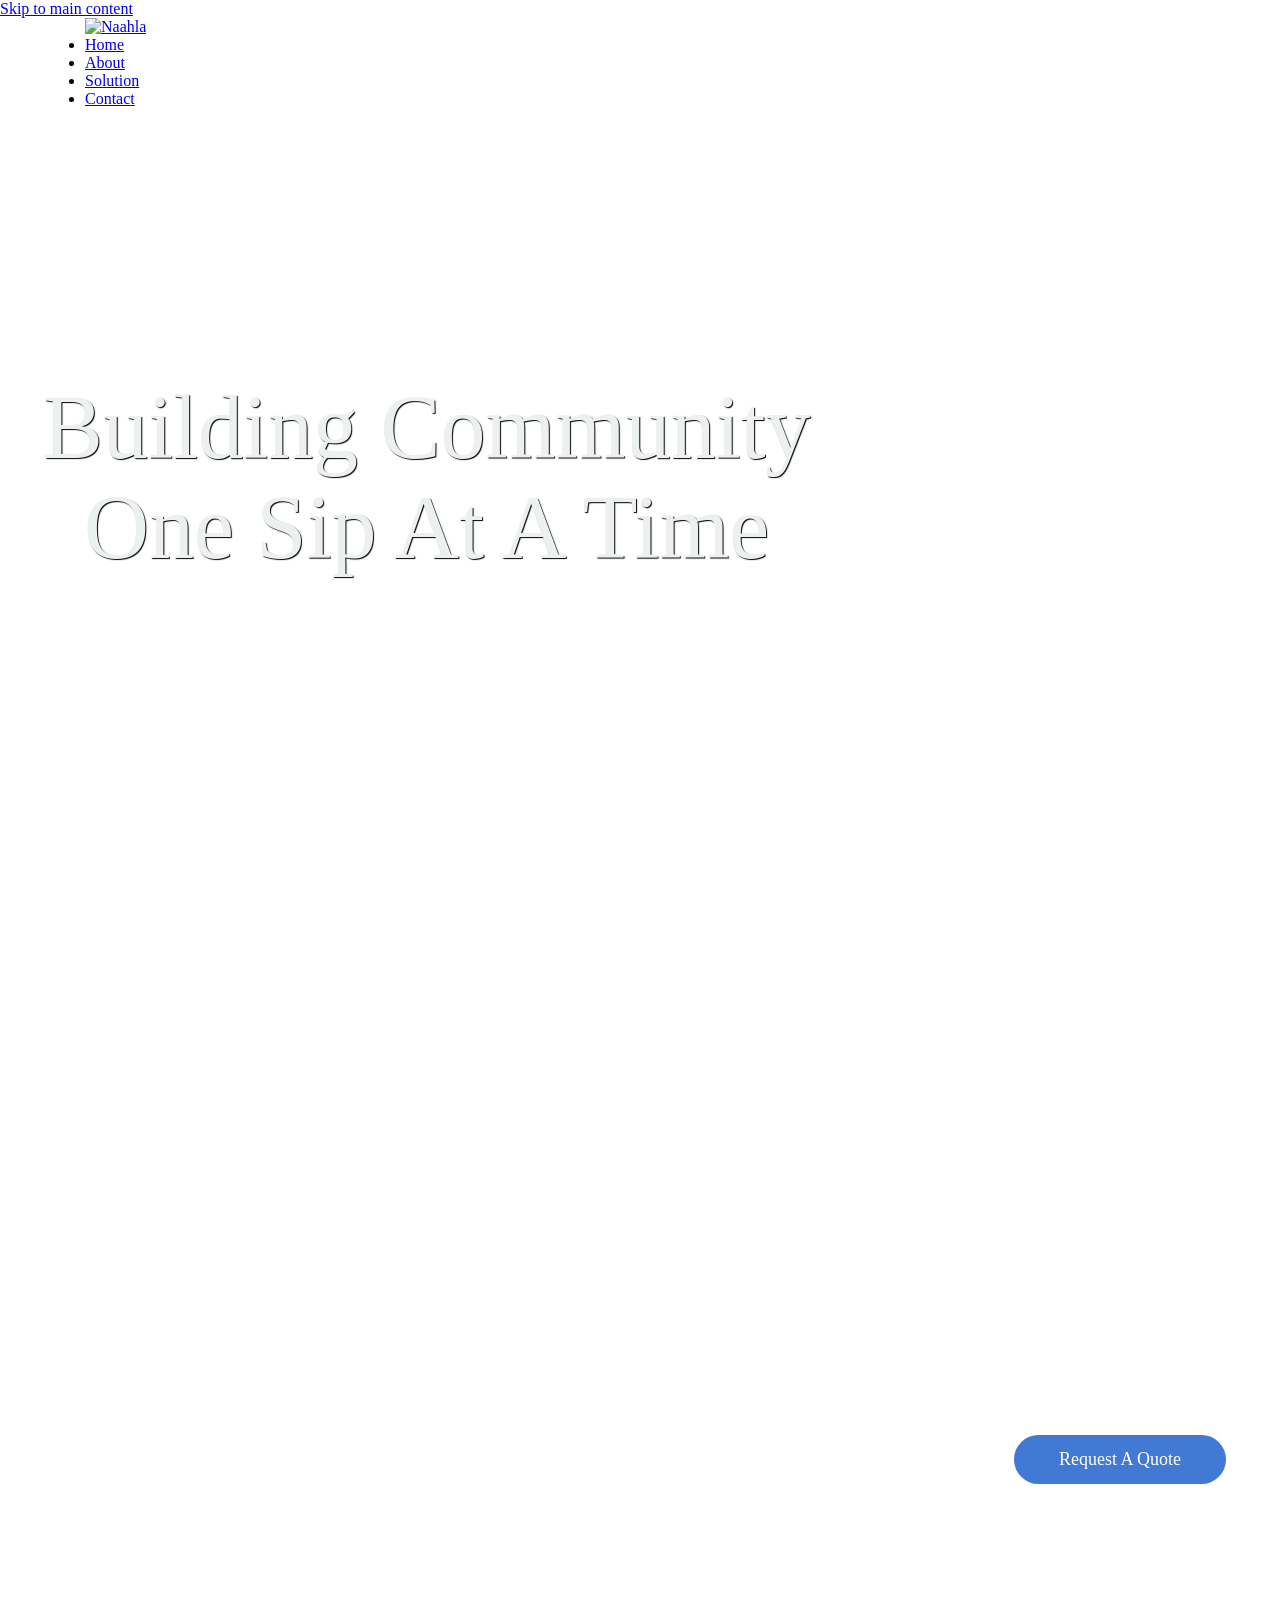
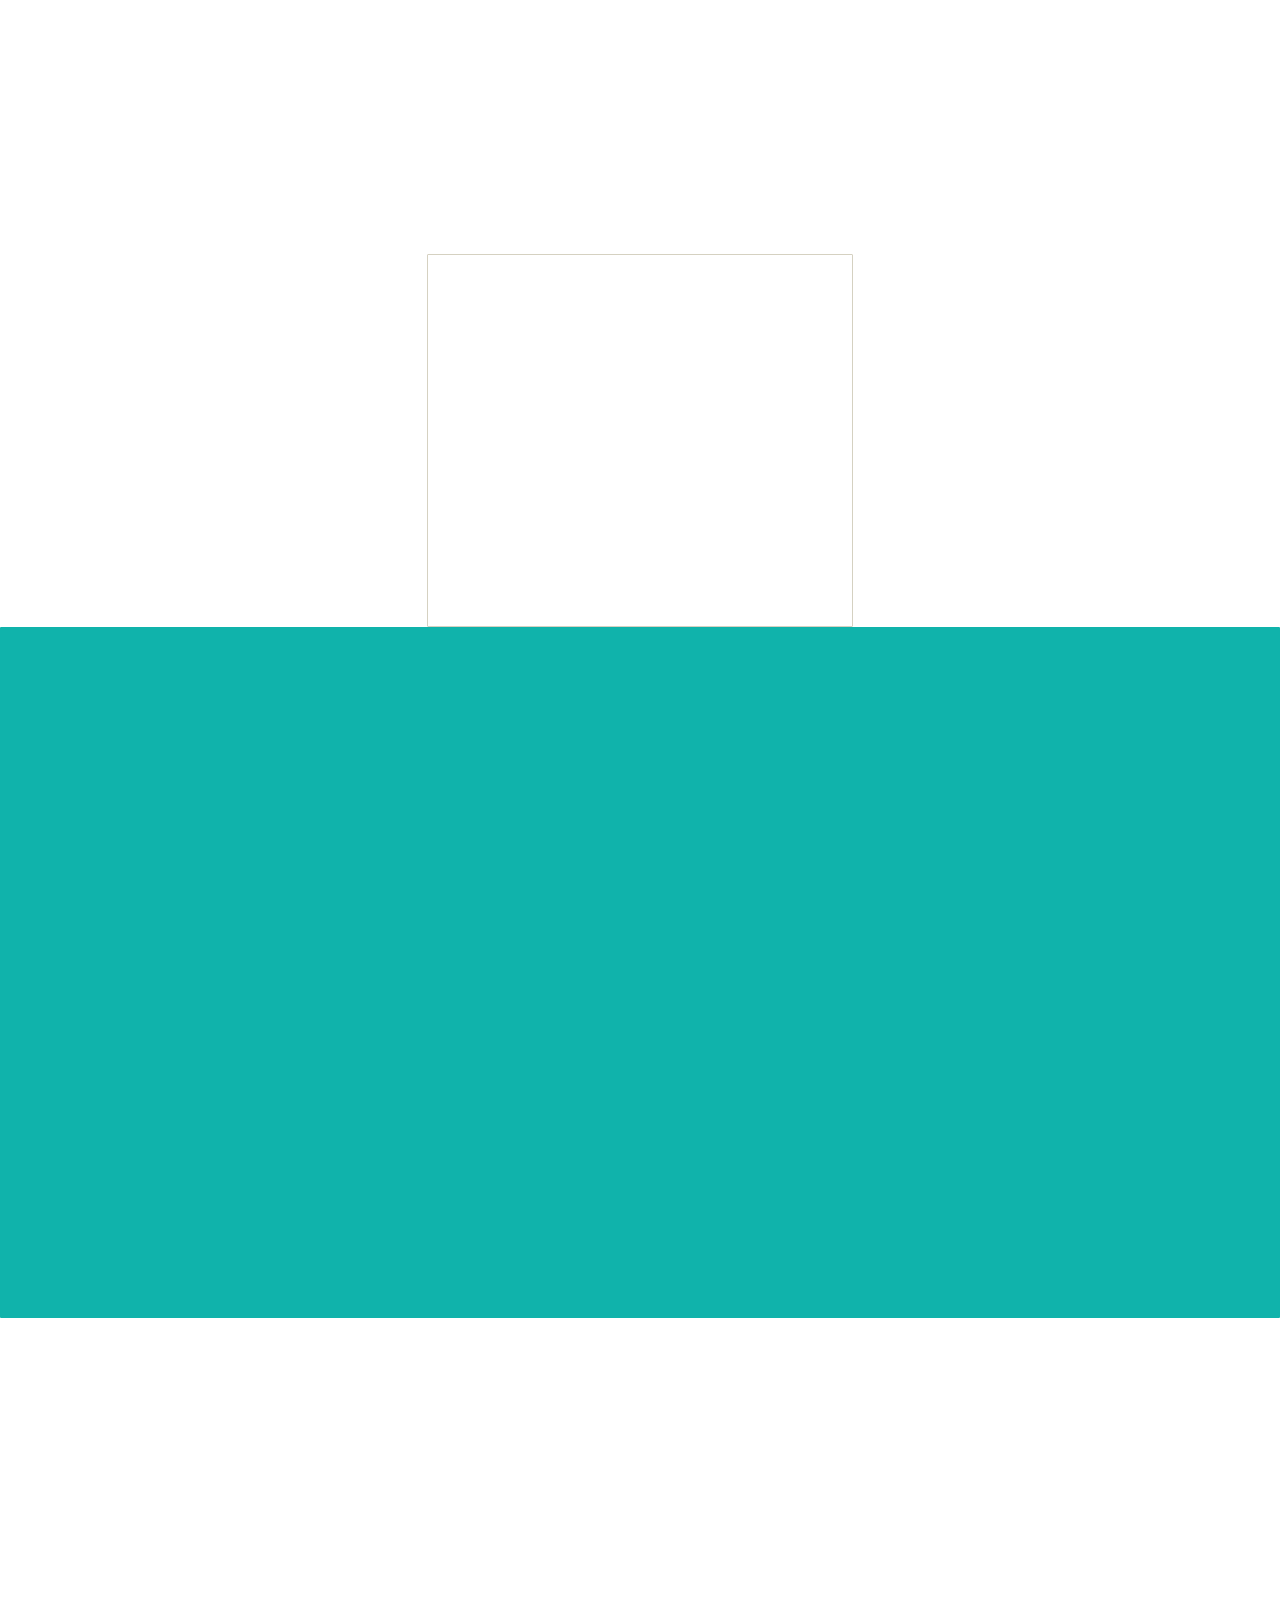
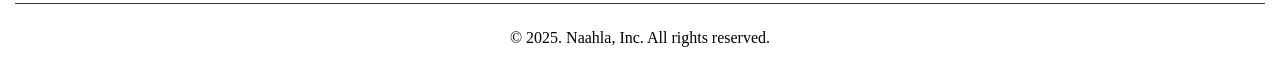
==== commit 713103e3: "Update index.html" ====
--- a/index.html
+++ b/index.html
@@ -25,8 +25,11 @@
     <meta name="description"
         content="Naahla provides sustainable, solar-powered water systems with advanced purification and efficient delivery. Reliable, safe, and simple to operate for homes, farms, and communities." />
     <link href="https://www.naahla.com/" rel="alternate" hreflang="x-default">
-    <link href="/css/zsite-core.css" rel="preload" type="text/css" as="style">
-    <link href="/css/zsite-core.css" rel="stylesheet" type="text/css">
+ <link href="content/css/zsite-core.css" rel="preload" type="text/css" as="style">
+<link href="content/css/zsite-core.css" rel="stylesheet" type="text/css">
+
+<link href="content/css/zsite-core-rtl.css" rel="stylesheet" type="text/css">
+<link href="content/css/zstore-core-rtl.css" rel="stylesheet" type="text/css">
     <link rel="preconnect" href="//img.zohostatic.com">
     <link rel="preconnect" href="//static.zohocdn.com">
     <link href="/template/fbf32166a1a34c18bc49a5b56fdc8055/stylesheets/style.css" rel="preload" type="text/css"
--- a/content/css/zsite-core.css
+++ b/content/css/zsite-core.css
@@ -0,0 +1,9 @@
+.zpimage-container{display:flex;overflow:hidden}.zpimage-container.zpimage-align-left figure,.zpimage-container.zpimage-align-right figure,.zpimage-container.zpimage-align-center figure{display:inline-table}.zpimage-container.zpimage-align-left figure img,.zpimage-container.zpimage-align-right figure img,.zpimage-container.zpimage-align-center figure img{display:inline-block;vertical-align:top;height:auto}.zpimage-container.zpimage-align-left figure figcaption,.zpimage-container.zpimage-align-right figure figcaption,.zpimage-container.zpimage-align-center figure figcaption{display:table-caption;caption-side:bottom;padding:15px}.zpimage-container.zpimage-align-left figure figcaption .zpimage-caption-content,.zpimage-container.zpimage-align-right figure figcaption .zpimage-caption-content,.zpimage-container.zpimage-align-center figure figcaption .zpimage-caption-content{font-size:15px}.zpimage-container.zpimage-align-left figure.zpimage-overlay figcaption.zpimage-caption,.zpimage-container.zpimage-align-right figure.zpimage-overlay figcaption.zpimage-caption,.zpimage-container.zpimage-align-center figure.zpimage-overlay figcaption.zpimage-caption{padding:15px}.zpimage-container.zpimage-align-right{flex-direction:row-reverse}.zpimage-container.zpimage-align-center{justify-content:center;text-align:center}.zpimage-container.zpfull-width-image figure{display:inline-table;width:100%!important}.zpimage-container.zpfull-width-image figure img{display:inline-block;width:100%!important;vertical-align:top}.zpimage-container [data-overlay-enable=false] figcaption,.zpimage-with-text-container [data-overlay-enable=false] figcaption{padding:15px 0!important}.zpimage-with-text-container{overflow:hidden}.zpimage-with-text-container.zpimage-align-left figure,.zpimage-with-text-container.zpimage-align-right figure,.zpimage-with-text-container.zpimage-align-center figure{display:inline-table;float:left}.zpimage-with-text-container.zpimage-align-left figure img,.zpimage-with-text-container.zpimage-align-right figure img,.zpimage-with-text-container.zpimage-align-center figure img{display:inline-block;vertical-align:top;height:auto;width:100%}.zpimage-with-text-container.zpimage-align-left figure figcaption,.zpimage-with-text-container.zpimage-align-right figure figcaption,.zpimage-with-text-container.zpimage-align-center figure figcaption{display:table-caption;caption-side:bottom;padding:15px}.zpimage-with-text-container.zpimage-align-left figure figcaption.zpimage-overlay,.zpimage-with-text-container.zpimage-align-right figure figcaption.zpimage-overlay,.zpimage-with-text-container.zpimage-align-center figure figcaption.zpimage-overlay{display:inline-block;overflow:hidden}.zpimage-with-text-container.zpimage-align-left figure.zpimage-overlay figcaption.zpimage-caption,.zpimage-with-text-container.zpimage-align-right figure.zpimage-overlay figcaption.zpimage-caption,.zpimage-with-text-container.zpimage-align-center figure.zpimage-overlay figcaption.zpimage-caption{padding:15px}.zpimage-with-text-container.zpimage-align-left .zpimage-text,.zpimage-with-text-container.zpimage-align-right .zpimage-text,.zpimage-with-text-container.zpimage-align-center .zpimage-text{display:block;word-break:break-word}.zpimage-with-text-container.zpimage-align-left.zpimage-size-fit figure,.zpimage-with-text-container.zpimage-align-right.zpimage-size-fit figure,.zpimage-with-text-container.zpimage-align-center.zpimage-size-fit figure{margin-inline-end:0}.zpimage-with-text-container.zpimage-align-right{flex-direction:row-reverse}.zpimage-with-text-container.zpimage-align-right figure{margin-block-start:0;margin-inline-end:0;margin-block-end:10px;margin-inline-start:15px;float:right}.zpimage-with-text-container.zpimage-align-left figure{margin-block-start:0;margin-inline-end:15px;margin-block-end:10px;margin-inline-start:0}.zpimage-with-text-container.zpimage-align-center{text-align:center}.zpimage-with-text-container.zpimage-align-center figure{float:none;margin-block-start:0;margin-inline-end:auto;margin-block-end:10px;margin-inline-start:auto;vertical-align:bottom}.zpimage-with-text-container.zpfull-width-image figure{display:inline-table;width:100%}.zpimage-with-text-container.zpfull-width-image figure img{display:inline-block;width:100%;vertical-align:top}.zpimage-with-text-container.zpfull-width-image figure figcaption{padding-block-start:10px;padding-block-end:10px;padding-inline-start:0;padding-inline-end:0}.zpimage-with-text-container:after{display:table;content:'';clear:both}.zpimage-style-circle{border-radius:50%}.zpimage-style-roundcorner{border-radius:6px}.zpimage-style-box{background-color:#fff;border:1px solid #ddd;border-radius:4px;display:inline-block;height:auto;padding:4px}.zpimage-space-none{padding:0}.zpimage-space-thin{padding:2px}.zpimage-space-medium{padding:4px}.zpimage-space-thick{padding:10px}.zpimage-text-align-right{text-align:end}.zpimage-text-align-left{text-align:start}.zpimage-text-align-center{text-align:center}.zpimage-text-align-justify{text-align:justify}@media all and (max-width:767px){.zpimage-text-align-mobile-right{text-align:end}.zpimage-text-align-mobile-left{text-align:start}.zpimage-text-align-mobile-center{text-align:center}.zpimage-text-align-mobile-justify{text-align:justify}}@media all and (min-width:768px) and (max-width:991px){.zpimage-text-align-tablet-right{text-align:end}.zpimage-text-align-tablet-left{text-align:start}.zpimage-text-align-tablet-center{text-align:center}.zpimage-text-align-tablet-justify{text-align:justify}}.zpimage-container .zpimage-caption.zpimage-text-align-justify,.zpimage-with-text-container .zpimage-caption.zpimage-text-align-justify{text-align:justify}.zpimage-container .zpimage-caption.zpimage-caption-align-left,.zpimage-with-text-container .zpimage-caption.zpimage-caption-align-left{text-align:start}.zpimage-container .zpimage-caption.zpimage-caption-align-right,.zpimage-with-text-container .zpimage-caption.zpimage-caption-align-right{text-align:end}.zpimage-container .zpimage-caption.zpimage-caption-align-center,.zpimage-with-text-container .zpimage-caption.zpimage-caption-align-center{text-align:center}.zpimage-with-text-container.zpimage-align-left .zpimage-text.zpimage-text-wrap-none,.zpimage-with-text-container.zpimage-align-right .zpimage-text.zpimage-text-wrap-none,.zpimage-with-text-container.zpimage-align-center .zpimage-text.zpimage-text-wrap-none{display:table}@media all and (max-width:768px){.zpimage-with-text-container{display:flex;flex-wrap:wrap}.zpimage-text{width:100%}}@media all and (min-width:992px){.zpimage-size-original figure img{max-inline-size:none!important}.zpimage-size-fit figure img{max-inline-size:none!important}.zpimage-size-small figure img{max-inline-size:200px!important}.zpimage-size-medium figure img{max-inline-size:500px!important;height:auto!important}.zpimage-size-large figure img{max-inline-size:800px!important;height:auto!important}.zpimage-container.zpimage-align-left.zpimage-size-fit figure,.zpimage-container.zpimage-align-right.zpimage-size-fit figure,.zpimage-container.zpimage-align-center.zpimage-size-fit figure{display:inline-table;width:100%}.zpimage-container.zpimage-align-left.zpimage-size-fit figure img,.zpimage-container.zpimage-align-right.zpimage-size-fit figure img,.zpimage-container.zpimage-align-center.zpimage-size-fit figure img{display:inline-block;width:100%!important;height:auto!important;vertical-align:top}.zpimage-with-text-container.zpimage-align-left.zpimage-size-fit figure,.zpimage-with-text-container.zpimage-align-right.zpimage-size-fit figure,.zpimage-with-text-container.zpimage-align-center.zpimage-size-fit figure{display:inline-table;width:100%}.zpimage-with-text-container.zpimage-align-left.zpimage-size-fit figure img,.zpimage-with-text-container.zpimage-align-right.zpimage-size-fit figure img,.zpimage-with-text-container.zpimage-align-center.zpimage-size-fit figure img{display:inline-block;width:100%!important;height:auto!important;vertical-align:top}.zpimage-with-text-container.zpimage-align-left.zpimage-size-fit figure figcaption,.zpimage-with-text-container.zpimage-align-right.zpimage-size-fit figure figcaption,.zpimage-with-text-container.zpimage-align-center.zpimage-size-fit figure figcaption{padding-inline-start:10px;padding-inline-end:10px;padding-block-start:0;padding-block-end:0;width:100%}[class*=zpimage-size].zpimage-size-custom figure img{max-inline-size:none!important}}@media all and (max-width:991px) and (min-width:768px){.zpimage-tablet-fallback-original figure img{max-inline-size:100%!important}.zpimage-tablet-fallback-fit figure img{max-inline-size:none!important}.zpimage-tablet-fallback-small figure img{max-inline-size:200px!important}.zpimage-tablet-fallback-medium figure img{max-inline-size:500px!important;height:auto!important}.zpimage-tablet-fallback-large figure img{max-inline-size:800px!important;height:auto!important}[class*=zpimage-size].zpimage-tablet-size-original figure img{max-inline-size:none!important;width:auto!important}[class*=zpimage-size].zpimage-tablet-size-fit figure img{max-inline-size:100%!important;width:100%!important;height:auto!important}[class*=zpimage-size].zpimage-tablet-size-fit figure{width:100%!important}[class*=zpimage-size].zpimage-tablet-custom figure img{max-inline-size:none!important}[class*=zpimage-size].zpimage-tablet-fallback-original figure img{max-inline-size:none!important;width:auto!important}[class*=zpimage-size].zpimage-tablet-fallback-fit figure img{max-inline-size:100%!important;width:100%!important;height:auto!important}[class*=zpimage-size].zpimage-tablet-fallback-fit figure{width:100%!important}.zpimage-container.zpimage-tablet-align-left{justify-content:flex-start}.zpimage-container.zpimage-tablet-align-right{justify-content:flex-end}.zpimage-container.zpimage-tablet-align-center{justify-content:center}.zpimage-with-text-container.zpimage-tablet-align-left{justify-content:flex-start}.zpimage-with-text-container.zpimage-tablet-align-right{justify-content:flex-end}.zpimage-with-text-container.zpimage-tablet-align-center{justify-content:center}.zpimage-with-text-container.zpimage-align-right,.zpimage-with-text-container.zpimage-align-left{flex-direction:row}}@media all and (max-width:767px){.zpimage-mobile-fallback-original figure img{max-inline-size:100%!important}.zpimage-mobile-fallback-fit figure img{max-inline-size:none!important}.zpimage-mobile-fallback-small figure img{max-inline-size:200px!important}.zpimage-mobile-fallback-medium figure img{max-inline-size:100%!important;height:auto!important}.zpimage-mobile-fallback-large figure img{max-inline-size:100%!important;height:auto!important}[class*=zpimage-size].zpimage-mobile-size-original figure img{max-inline-size:none!important;width:auto!important}[class*=zpimage-size].zpimage-mobile-size-fit figure img{max-inline-size:100%!important;width:100%!important;height:auto!important}[class*=zpimage-size].zpimage-mobile-size-fit figure{width:100%!important}[class*=zpimage-size].zpimage-mobile-custom figure img{max-inline-size:none!important}[class*=zpimage-size].zpimage-mobile-fallback-original figure img{max-inline-size:none!important;width:auto!important}[class*=zpimage-size].zpimage-mobile-fallback-fit figure img{max-inline-size:100%!important;width:100%!important;height:auto!important}[class*=zpimage-size].zpimage-mobile-fallback-fit figure{width:100%!important}.zpimage-container.zpimage-mobile-align-left{justify-content:flex-start}.zpimage-container.zpimage-mobile-align-right{justify-content:flex-end}.zpimage-container.zpimage-mobile-align-center{justify-content:center}.zpimage-with-text-container.zpimage-mobile-align-left{justify-content:flex-start}.zpimage-with-text-container.zpimage-mobile-align-right{justify-content:flex-end}.zpimage-with-text-container.zpimage-mobile-align-center{justify-content:center}.zpimage-with-text-container.zpimage-align-right,.zpimage-with-text-container.zpimage-align-left{flex-direction:row}}.zpimage-anchor:focus{outline-offset:-2px}.transition05s,[class*=zpimage-overlay-effect-imghvr-push-] figure:hover .zpimage-caption,[class*=zpimage-overlay-effect-imghvr-push-] img,[class*=zpimage-overlay-effect-imghvr-slide-] figure:hover .zpimage-caption,[class*=zpimage-overlay-effect-imghvr-reveal-] .zpimage-caption{transition:all .5s ease-in-out}.transition03s,.zpimage-overlay-effect-center .zpimage-caption,.zpimage-overlay-effect-center figure:hover .zpimage-caption{transition:all .3s ease-in-out}.transition02s,.zpimage-overlay-effect-top .zpimage-caption,.zpimage-overlay-effect-bottom .zpimage-caption,.zpimage-overlay-effect-left .zpimage-caption,.zpimage-overlay-effect-right .zpimage-caption,.zpimage-overlay-effect-imghvr-reveal-down .zpimage-caption,.zpimage-overlay-effect-imghvr-reveal-up .zpimage-caption,.zpimage-overlay-effect-imghvr-reveal-left .zpimage-caption,.zpimage-overlay-effect-imghvr-reveal-right .zpimage-caption{transition:all .2s ease-in-out}.transform-orgin50-0,.zpimage-overlay-effect-imghvr-hinge-down img,.zpimage-overlay-effect-imghvr-flip-vert .zpimage-caption,[class*=zpimage-overlay-effect-imghvr-fold-] img,.zpimage-overlay-effect-imghvr-fold-up img,.zpimage-overlay-effect-imghvr-fold-down .zpimage-caption{transform-origin:50% 0%}.transform-orgin0-50,.zpimage-overlay-effect-imghvr-hinge-right img,.zpimage-overlay-effect-imghvr-hinge-left .zpimage-caption,.zpimage-overlay-effect-imghvr-flip-horiz .zpimage-caption,.zpimage-overlay-effect-imghvr-fold-right img,.zpimage-overlay-effect-imghvr-fold-left .zpimage-caption{transform-origin:0% 50%}.transform-orgin50-100,.zpimage-overlay-effect-imghvr-hinge-down .zpimage-caption,.zpimage-overlay-effect-imghvr-hinge-up img,.zpimage-overlay-effect-imghvr-fold-up .zpimage-caption,.zpimage-overlay-effect-imghvr-fold-down img{transform-origin:50% 100%}.transform-orgin100-50,.zpimage-overlay-effect-imghvr-hinge-right .zpimage-caption,.zpimage-overlay-effect-imghvr-hinge-left img,.zpimage-overlay-effect-imghvr-fold-right .zpimage-caption,.zpimage-overlay-effect-imghvr-fold-left img{transform-origin:100% 50%}.translateY100,.zpimage-overlay-effect-bottom .zpimage-caption,.zpimage-overlay-effect-center .zpimage-caption,.zpimage-overlay-effect-imghvr-push-down figure:hover img,.zpimage-overlay-effect-imghvr-push-up .zpimage-caption,.zpimage-overlay-effect-imghvr-slide-up .zpimage-caption,.zpimage-overlay-effect-imghvr-reveal-down .zpimage-caption{transform:translateY(100%)}.translateY-100,.zpimage-overlay-effect-top .zpimage-caption,.zpimage-overlay-effect-imghvr-push-down .zpimage-caption,.zpimage-overlay-effect-imghvr-push-up figure:hover img,.zpimage-overlay-effect-imghvr-slide-down .zpimage-caption,.zpimage-overlay-effect-imghvr-reveal-up .zpimage-caption{transform:translateY(-100%)}.translateY0,.zpimage-overlay-effect-top figure:hover .zpimage-caption,.zpimage-overlay-effect-bottom figure:hover .zpimage-caption{transform:translateY(0)}.translateX100,.zpimage-overlay-effect-right .zpimage-caption,.zpimage-overlay-effect-imghvr-push-right figure:hover img,.zpimage-overlay-effect-imghvr-push-left .zpimage-caption,.zpimage-overlay-effect-imghvr-slide-left .zpimage-caption,.zpimage-overlay-effect-imghvr-reveal-right .zpimage-caption{transform:translateX(100%)}.translateX-100,.zpimage-overlay-effect-left .zpimage-caption,.zpimage-overlay-effect-imghvr-push-right .zpimage-caption,.zpimage-overlay-effect-imghvr-push-left figure:hover img,.zpimage-overlay-effect-imghvr-slide-right .zpimage-caption,.zpimage-overlay-effect-imghvr-reveal-left .zpimage-caption{transform:translateX(-100%)}.translateX0,.zpimage-overlay-effect-left figure:hover .zpimage-caption,.zpimage-overlay-effect-right figure:hover .zpimage-caption{transform:translateX(0)}.zpimage-container figure,.zpimage-with-text-container figure{position:relative;overflow:hidden}[class*=zpimage-overlay-effect-] img{transition:all .5s ease-in-out}[class*=zpimage-overlay-effect-] .zpimage-caption{padding:15px;position:absolute;top:0;bottom:0;left:0;right:0;width:auto;height:auto;transition:all .5s ease-in-out;color:#fff}.zpimage-overlay-effect-static-top .zpimage-caption{top:0!important;bottom:auto!important}.zpimage-overlay-effect-static-bottom .zpimage-caption{top:auto!important;bottom:0!important}.zpimage-overlay-effect-static-left .zpimage-caption{width:60%!important;left:0!important;bottom:0!important;right:auto}.zpimage-overlay-effect-static-right .zpimage-caption{width:60%!important;right:0!important;bottom:0!important;left:auto!important}.zpimage-overlay-effect-static-center .zpimage-caption{bottom:auto!important;top:50%!important;transform:translateY(-50%)}.zpimage-overlay-effect-full figure:after{display:block;width:100%;height:100%;content:'';opacity:0;position:absolute;top:0!important;z-index:0;transition:all .3s ease-in-out}.zpimage-overlay-effect-full .zpimage-caption{position:absolute;background:0 0;top:50%!important;text-align:center;bottom:auto;transform:translateY(-50%);opacity:0;z-index:1;width:100%;height:100%}.zpimage-overlay-effect-full figure:hover::after,.zpimage-overlay-effect-full figure:hover .zpimage-caption{opacity:1}.zpimage-overlay-effect-top .zpimage-caption{top:0;bottom:auto}.zpimage-overlay-effect-bottom .zpimage-caption{bottom:0;top:auto}.zpimage-overlay-effect-left .zpimage-caption{width:60%;height:100%}.zpimage-overlay-effect-right .zpimage-caption{height:100%;width:60%;right:0;left:auto}.zpimage-overlay-effect-center .zpimage-caption{top:auto;bottom:auto;text-align:center}.zpimage-overlay-effect-center figure:hover .zpimage-caption{top:50%;transform:translateY(-50%)}.zpimage-overlay-effect-imghvr-fade .zpimage-caption{opacity:0}.zpimage-overlay-effect-imghvr-fade figure:hover .zpimage-caption{opacity:1;background:rgba(0,0,0,.5)}[class*=zpimage-overlay-effect-imghvr-push-] figure:hover .zpimage-caption{transform:translate(0,0)}[class*=zpimage-overlay-effect-imghvr-slide-] figure:hover .zpimage-caption{transform:translate(0,0)}[class*=zpimage-overlay-effect-imghvr-reveal-] .zpimage-caption{position:absolute;top:0;left:0;bottom:0;right:0;background:rgba(0,0,0,.5);opacity:0}[class*=zpimage-overlay-effect-imghvr-reveal-] figure:hover .zpimage-caption{transform:translate(0,0);opacity:1}[class*=zpimage-overlay-effect-imghvr-hinge-]{perspective:50em}[class*=zpimage-overlay-effect-imghvr-hinge-] .zpimage-caption{opacity:0;z-index:1}[class*=zpimage-overlay-effect-imghvr-hinge-] figure:hover img{opacity:0}[class*=zpimage-overlay-effect-imghvr-hinge-] figure:hover .zpimage-caption{opacity:1;transition-delay:.1s}.zpimage-overlay-effect-imghvr-hinge-down .zpimage-caption{transform:rotateX(90deg)}.zpimage-overlay-effect-imghvr-hinge-down figure:hover img{transform:rotateX(-90deg)}.zpimage-overlay-effect-imghvr-hinge-down figure:hover .zpimage-caption{transform:rotateX(0deg)}.zpimage-overlay-effect-imghvr-hinge-up .zpimage-caption{transform:rotateX(-90deg);transform-origin:50% -50%}.zpimage-overlay-effect-imghvr-hinge-up figure:hover img{transform:rotateX(90deg);opacity:0}.zpimage-overlay-effect-imghvr-hinge-up figure:hover .zpimage-caption{transform:rotateX(0deg)}.zpimage-overlay-effect-imghvr-hinge-right .zpimage-caption{transform:rotateY(-90deg)}.zpimage-overlay-effect-imghvr-hinge-right figure:hover img{transform:rotateY(90deg)}.zpimage-overlay-effect-imghvr-hinge-right figure:hover .zpimage-caption{transform:rotateY(0deg)}.zpimage-overlay-effect-imghvr-hinge-left .zpimage-caption{transform:rotateY(90deg)}.zpimage-overlay-effect-imghvr-hinge-left figure:hover img{transform:rotateY(-90deg)}.zpimage-overlay-effect-imghvr-hinge-left figure:hover .zpimage-caption{transform:rotateY(0deg)}[class*=zpimage-overlay-effect-imghvr-flip-]{perspective:50em}[class*=zpimage-overlay-effect-imghvr-flip-] img{backface-visibility:hidden}[class*=zpimage-overlay-effect-imghvr-flip-] .zpimage-caption{opacity:0}[class*=zpimage-overlay-effect-imghvr-flip-] figure:hover .zpimage-caption{opacity:1;transition-delay:.1s}.zpimage-overlay-effect-imghvr-flip-horiz .zpimage-caption{transform:rotateX(90deg)}.zpimage-overlay-effect-imghvr-flip-horiz figure:hover img{transform:rotateX(-180deg)}.zpimage-overlay-effect-imghvr-flip-horiz figure:hover .zpimage-caption{transform:rotateX(0deg)}.zpimage-overlay-effect-imghvr-flip-vert .zpimage-caption{transform:rotateY(90deg)}.zpimage-overlay-effect-imghvr-flip-vert figure:hover img{transform:rotateY(-180deg)}.zpimage-overlay-effect-imghvr-flip-vert figure:hover .zpimage-caption{transform:rotateY(0deg)}.zpimage-overlay-effect-imghvr-flip-diag-1 .zpimage-caption{transform:rotate3d(1,-1,0,120deg)}.zpimage-overlay-effect-imghvr-flip-diag-1 figure:hover img{transform:rotate3d(-1,1,0,100deg)}.zpimage-overlay-effect-imghvr-flip-diag-1 figure:hover .zpimage-caption{transform:rotate3d(0,0,0,0deg)}.zpimage-overlay-effect-imghvr-flip-diag-2 .zpimage-caption{transform:rotate3d(1,1,0,100deg)}.zpimage-overlay-effect-imghvr-flip-diag-2 figure:hover img{transform:rotate3d(-1,-1,0,100deg)}.zpimage-overlay-effect-imghvr-flip-diag-2 figure:hover .zpimage-caption{transform:rotate3d(0,0,0,0deg)}[class*=zpimage-overlay-effect-imghvr-fold-]{perspective:50em}[class*=zpimage-overlay-effect-imghvr-fold-] .zpimage-caption{z-index:1;opacity:0}[class*=zpimage-overlay-effect-imghvr-fold-] figure:hover img{opacity:0;transition-delay:0}[class*=zpimage-overlay-effect-imghvr-fold-] figure:hover .zpimage-caption{transform:rotateX(0deg) translate3d(0,0%,0) scale(1);opacity:1;transition-delay:.2s}.zpimage-overlay-effect-imghvr-fold-up .zpimage-caption{transform:rotateX(-90deg) translate3d(0%,-50%,0) scale(.6)}.zpimage-overlay-effect-imghvr-fold-up figure:hover img{transform:rotateX(90deg) scale(.6) translateY(50%)}.zpimage-overlay-effect-imghvr-fold-down .zpimage-caption{transform:rotateX(90deg) translate3d(0%,50%,0) scale(.6)}.zpimage-overlay-effect-imghvr-fold-down figure:hover img{transform:rotateX(-90deg) scale(.6) translateY(-50%)}.zpimage-overlay-effect-imghvr-fold-right .zpimage-caption{transform:rotateY(90deg) translate3d(-50%,0%,0) scale(.6)}.zpimage-overlay-effect-imghvr-fold-right figure:hover img{transform:rotateY(-90deg) scale(.6) translateX(50%)}.zpimage-overlay-effect-imghvr-fold-left .zpimage-caption{transform:rotateY(-90deg) translate3d(50%,0%,0) scale(.6)}.zpimage-overlay-effect-imghvr-fold-left figure:hover img{transform:rotateY(90deg) scale(.6) translateX(-50%)}.zpimage-overlay-effect-imghvr-zoom-in-style-01 .zpimage-caption{opacity:0;transform:scale(.5)}.zpimage-overlay-effect-imghvr-zoom-in-style-01 figure:hover .zpimage-caption{transform:scale(1);opacity:1}.zpimage-overlay-effect-imghvr-zoom-in-style-02 .zpimage-caption{transform:scale(2);opacity:0}.zpimage-overlay-effect-imghvr-zoom-in-style-02 figure:hover .zpimage-caption{transform:scale(1);opacity:1}.zpimage-overlay-effect-imghvr-zoom-in-style-02 figure:hover img{transform:scale(.5)}[class*=zpimage-overlay-effect-imghvr-zoom-out-and-] .zpimage-caption{transform:scale(.5);transform-origin:50% 50%;opacity:0}[class*=zpimage-overlay-effect-imghvr-zoom-out-and-] figure:hover .zpimage-caption{transform:scale(1);opacity:1;transition-delay:.2s}[class*=zpimage-overlay-effect-imghvr-zoom-out-and-] figure:hover img{transform:scale(.5);opacity:0}.zpimage-overlay-effect-imghvr-zoom-out-and-scale .zpimage-caption{transform:scale(0)}.zpimage-overlay-effect-imghvr-zoom-out-and-scale figure:hover .zpimage-caption{transform:scale(1);opacity:1}.zpimage-overlay-effect-imghvr-zoom-out-and-scale figure:hover img{transform:scale(1.6)}*,:before,:after{box-sizing:border-box}.hb-layout__cont{width:100%;position:relative}.hb-layout__cont figcaption{position:absolute;width:100%;color:#ececec;text-align:center;left:0}.hb-layout__cont figcaption h1,.hb-layout__cont figcaption h2,.hb-layout__cont figcaption h3,.hb-layout__cont figcaption h4,.hb-layout__cont figcaption h5,.hb-layout__cont figcaption h6{font-size:16px;padding:2px}.hb-layout__cont figcaption p{font-size:12px;padding:2px}[data-grid__gutter="0"] .hb-grid-item{margin:0}[data-grid__gutter="1"] .hb-grid-item{margin:1px}[data-grid__gutter="2"] .hb-grid-item{margin:2px}[data-grid__gutter="3"] .hb-grid-item{margin:3px}[data-grid__gutter="4"] .hb-grid-item{margin:4px}[data-grid__gutter="5"] .hb-grid-item{margin:5px}[data-layout-type=collage],[data-layout-type=square]{animation-duration:1s;animation-fill-mode:both;overflow:hidden}[data-layout-type=collage] *,[data-layout-type=square] *{margin:0;padding:0}[data-layout-type=collage] a,[data-layout-type=square] a{display:block}[data-layout-type=collage] a>img,[data-layout-type=square] a>img{vertical-align:bottom;min-width:100%;min-height:100%}[data-layout-type=collage] picture>img,[data-layout-type=square] picture>img{vertical-align:bottom;min-width:100%;min-height:100%}[data-layout-type=square]{position:relative;display:flex;flex-direction:row;flex-wrap:wrap}[data-layout-type=square][data-hover_animation=zoomin] .hb-grid-item img{transition:transform .3s}[data-layout-type=square][data-hover_animation=zoomin] .hb-grid-item:hover img{transform:translate3d(-50%,-50%,0) scale(1.1)}[data-layout-type=square][data-hover_animation=zoomin][data-grid-type=socialfeed][data-captions=true][data-caption_style=hv-9] .hb-grid-item{height:auto}[data-layout-type=square][data-hover_animation=zoomin][data-grid-type=socialfeed][data-captions=true][data-caption_style=hv-9] .hb-grid-item a{height:auto}[data-layout-type=square][data-hover_animation=zoomin][data-grid-type=socialfeed][data-captions=true][data-caption_style=hv-9] .hb-grid-item img{height:18vw!important;top:initial;left:initial;transform:translate3d(0%,0%,0) scale(1);position:static}[data-layout-type=square][data-hover_animation=zoomin][data-grid-type=socialfeed][data-captions=true][data-caption_style=hv-9] .hb-grid-item:hover img{transform:translate3d(0%,-5%,0) scale(1.1)}[data-layout-type=square][data-hover_animation=zoomin][data-grid-type=socialfeed][data-captions=true][data-caption_style=hv-9] .hb-grid-item figcaption{display:block!important}[data-layout-type=square] figure{width:100%;margin:0}[data-layout-type=square] .hb-grid-item{display:flex;position:relative;width:18vw;height:18vw;overflow:hidden;align-content:center;flex-grow:1;overflow:hidden}[data-layout-type=square] .hb-grid-item a{width:100%;height:100%}[data-layout-type=square] img{object-fit:cover;position:absolute;display:block;top:50%;left:50%;transform:translate3d(-50%,-50%,0)}[data-layout-type=row]{display:flex;flex-wrap:wrap}[data-layout-type=row][data-hover_animation=zoomin] .hb-grid-item:hover img{transition:transform .3s;transform:scale(1.1)}[data-layout-type=row] .hb-grid-item{position:relative;overflow:hidden}[data-layout-type=row] .hb-grid-item figure,[data-layout-type=row] .hb-grid-item a{margin:0;width:100%}[data-layout-type=row] .hb-grid-item img{object-fit:cover;position:absolute;top:0;width:100%;vertical-align:bottom;transition:transform .5s}[data-layout-type=row] .hb-grid-item i{display:block}[data-layout-type=row][data-grid-type=socialfeed][data-caption_style=hv-9] .hb-grid-item{height:auto}[data-layout-type=row][data-grid-type=socialfeed][data-caption_style=hv-9] .hb-grid-item a{height:auto}[data-layout-type=row][data-grid-type=socialfeed][data-caption_style=hv-9] .hb-grid-item i{display:none}[data-layout-type=row][data-grid-type=socialfeed][data-caption_style=hv-9] .hb-grid-item img{height:auto!important;top:initial;left:initial;transform:translate3d(0%,0%,0) scale(1);position:static}[data-layout-type=row][data-grid-type=socialfeed][data-caption_style=hv-9] .hb-grid-item:hover img{transform:translate3d(0%,-5%,0) scale(1.1)}[data-layout-type=row].no-fill-with-last::after{content:'';flex-grow:999999999}@media screen and (max-width:768px){[data-grid-type=socialfeed][data-captions=true][data-caption_style=hv-9] .hb-grid-item{width:36vw!important}}@media (max-width:991px){[data-layout-type=row] .hb-grid-item{width:18vw!important}[data-layout-type=row] .hb-grid-item figcaption{display:none}[data-layout-type=row] .hb-grid-item:nth-child(odd){width:20vw!important}[data-layout-type=square] .hb-grid-item figcaption{display:none}}[data-captions=false] figcaption{display:none!important}.hb-lightbox__cont,[data-lightbox-type=inplace]{top:0;left:0;z-index:9999990;overflow:hidden;user-select:none}.hb-lightbox__cont svg,[data-lightbox-type=inplace] svg{fill:#ff6700}.hb-lightbox__cont p,[data-lightbox-type=inplace] p{font-size:12.5px}.hb-lightbox__cont h4.hg-gallery-caption-heading,[data-lightbox-type=inplace] h4.hg-gallery-caption-heading{font-size:16px}.hb-lightbox__cont p.hg-gallery-caption-paragraph,[data-lightbox-type=inplace] p.hg-gallery-caption-paragraph{padding-block-start:8px;font-size:15px}.hb-lightbox__cont.hb-lightbox__fullscreen,[data-lightbox-type=inplace].hb-lightbox__fullscreen{position:fixed;width:100%;height:100%}.hb-lightbox__cont .hb-lightbox__controls,[data-lightbox-type=inplace] .hb-lightbox__controls{height:50px;opacity:.9;width:100%;position:relative;top:0;left:0;z-index:99999991;display:flex;flex-direction:row}.hb-lightbox__cont .hb-lightbox__controls svg:hover,[data-lightbox-type=inplace] .hb-lightbox__controls svg:hover{transform:scale(1.5);transition:transform .2s}.hb-lightbox__cont[data-lightbox-type=inplace],[data-lightbox-type=inplace][data-lightbox-type=inplace]{position:relative;width:100%;margin:0 auto}.hb-lightbox__cont[data-lightbox-type=inplace] .hb-lightbox__thumbs img,[data-lightbox-type=inplace][data-lightbox-type=inplace] .hb-lightbox__thumbs img{max-block-size:60px}.hb-lightbox__cont[data-lightbox-type=inplace] .hb-lightbox__caption,[data-lightbox-type=inplace][data-lightbox-type=inplace] .hb-lightbox__caption{min-block-size:70px;height:auto}.hb-lightbox__cont[data-lightbox-type=inplace] .hb-lightbox__controls,[data-lightbox-type=inplace][data-lightbox-type=inplace] .hb-lightbox__controls{display:none}.hb-lightbox__cont .hb-lightbox__counter,[data-lightbox-type=inplace] .hb-lightbox__counter{padding-block-start:10px;padding-block-end:10px;padding-inline-start:12px;padding-inline-end:12px}.hb-lightbox__cont .hb-lightbox__buttons,[data-lightbox-type=inplace] .hb-lightbox__buttons{position:absolute;right:0}.hb-lightbox__cont .hb-lightbox__buttons>ul,[data-lightbox-type=inplace] .hb-lightbox__buttons>ul{margin:0}.hb-lightbox__cont .hb-lightbox__buttons>ul>li,[data-lightbox-type=inplace] .hb-lightbox__buttons>ul>li{list-style-type:none;float:left;padding:8px;cursor:pointer}.hb-lightbox__cont .hb-lightbox__buttons svg,[data-lightbox-type=inplace] .hb-lightbox__buttons svg{height:18px;width:18px}.hb-lightbox__cont.isVisible,[data-lightbox-type=inplace].isVisible{display:block}.hb-lightbox__opening{position:fixed;z-index:99999999}.hb-center{margin-block-start:0;margin-block-end:0;margin-inline-start:auto;margin-inline-end:auto;position:absolute;top:0;left:0;bottom:0;right:0}.hb-lightbox__images{z-index:100;width:100%;position:relative;overflow:hidden}.hb-lightbox__img{max-block-size:100%;max-inline-size:100%;display:block}.hb-lightbox__img-wrapper{top:0;max-block-size:100%;position:absolute;animation-duration:.4s;animation-fill-mode:both;visibility:visible;transform:translate3d(-15000px,0,0);display:flex;justify-content:center;align-items:center}.hb-lightbox__img-wrapper img{max-block-size:100%;max-inline-size:100%}.hb-lightbox__img-wrapper.hb-current{visibility:visible;transform:translate3d(0,0,0)}.loader{height:100px;width:20%;text-align:center;padding:1em;margin-block-start:0;margin-block-end:1em;margin-inline-start:auto;margin-inline-end:auto;display:inline-block;vertical-align:top}.hb-lightbox__cont svg{fill:#2c8ade}.hb-lightbox__cont [data-action=close] svg{fill:#d40d0d}.hb-lightbox__cont.dark_theme{background-color:#111}.hb-lightbox__cont.dark_theme h4,.hb-lightbox__cont.dark_theme p{color:#fff}.hb-lightbox__cont.dark_theme .hb-lightbox__controls,.hb-lightbox__cont.dark_theme .hb-lightbox__arrow-nav{background-color:transparent;color:#fff}.hb-lightbox__cont.light_theme{background-color:#fff}.hb-lightbox__cont.light_theme .hb-lightbox__controls,.hb-lightbox__cont.light_theme .hb-lightbox__arrow-nav{background-color:transparent;color:#111}.hb-lightbox__cont.hb-inplace.dark_theme,.hb-lightbox__cont.hb-inplace.light_theme{background:0 0}.hb-lightbox__cont.hb-inplace.dark_theme .hb-lightbox__controls,.hb-lightbox__cont.hb-inplace.dark_theme .hb-lightbox__arrow-nav,.hb-lightbox__cont.hb-inplace.light_theme .hb-lightbox__controls,.hb-lightbox__cont.hb-inplace.light_theme .hb-lightbox__arrow-nav{background-color:transparent}.hb-lightbox__arrow-nav{margin:auto;position:absolute;z-index:100;cursor:pointer;padding:10px;border-radius:50%;width:38px;height:38px}.hb-lightbox__arrow-nav.nav-left{left:10px}.hb-lightbox__arrow-nav.nav-left svg{height:18px;width:18px}.hb-lightbox__arrow-nav.nav-right{right:10px}.hb-lightbox__arrow-nav.nav-right svg{height:18px;width:18px}.hb-lightbox__arrow-nav.hb-lightbox__arrow-1{top:40%}@media (max-width:991px){.hb-lightbox__arrow-nav.hb-lightbox__arrow-1{top:35%}}.hb-grid-item{animation-duration:.1s;animation-fill-mode:both}.hb-zoom_in{animation-name:hb_zoom_in}@keyframes hb_zoom_in{to{transform:scale3d(1.5,1.5,1.5)}}.hb-zoom_out{animation-name:hb_zoom_out}@keyframes hb_zoom_out{0%{transform:scale3d(1.5,1.5,1.5)}to{transform:scale3d(1,1,1)}}.hb-lightbox__thumbs-cont{position:relative;overflow-x:scroll;overflow-y:hidden;max-inline-size:100%}.hb-lightbox__thumbs{width:100%;margin-block-start:0;margin-block-end:0;margin-inline-start:auto;margin-inline-end:auto;position:relative;transition:transform .3s}.hb-lightbox__thumbs img{max-block-size:80px;margin-block-start:7px;margin-block-end:7px;margin-inline-start:5px;margin-inline-end:5px;border-radius:0;cursor:pointer;border:2px solid rgba(255,255,255,.8)}.hb-lightbox__thumbs img:hover{border:2px solid #f84;transition:border .3s}.hb-lightbox__thumbs img.hb-active{border:2px solid #ffc107;transform:translateY(-5px);transition:transform .3s}.hb-lightbox__caption{position:relative;height:100px;width:100%;text-align:center;padding-block-start:10px}.hb-lightbox__caption h1,.hb-lightbox__caption h2,.hb-lightbox__caption h3,.hb-lightbox__caption h4,.hb-lightbox__caption h5,.hb-lightbox__caption h6{margin:0}[data-lightbox-type=inplace]{z-index:auto}[data-lightbox-type=inplace] .hb-lightbox__images{z-index:auto}.gridHide{opacity:0}.zpimage-galleryslide.zpelement{margin-block-start:0;margin-block-end:0;margin-inline-start:-15px;margin-inline-end:-15px}.zpimage-galleryslide .hb-lightbox__img-wrapper{align-items:inherit}.zpimage-galleryslide.zpimage-galleryslide-caption .hb-lightbox__caption{position:absolute;left:0;right:0;top:0;bottom:0;display:flex;flex-direction:column;justify-content:center;background:rgba(255,255,255,.7)}.hb-lightbox__img-wrapper picture{display:flex;justify-content:center;align-items:center;width:100%;height:100%}.zpgallery-container figure a:focus{outline-offset:-2px}.zpfilmstrip-outter figure a{display:inline-block;height:100%;width:100%}@keyframes slideInDown{0%{transform:translate3d(0,-100%,0);visibility:visible}to{transform:translate3d(0,0,0)}}.slideInDown{animation-name:slideInDown}@keyframes slideInLeft{0%{transform:translate3d(-100%,0,0);visibility:visible}to{transform:translate3d(0,0,0)}}.slideInLeft{animation-name:slideInLeft}@keyframes slideInRight{0%{transform:translate3d(100%,0,0);visibility:visible}to{transform:translate3d(0,0,0)}}.slideInRight{animation-name:slideInRight}@keyframes slideInUp{0%{transform:translate3d(0,100%,0);visibility:visible}to{transform:translate3d(0,0,0)}}.slideInUp{animation-name:slideInUp}@keyframes slideOutDown{0%{transform:translate3d(0,0,0)}to{visibility:hidden;transform:translate3d(0,100%,0)}}.slideOutDown{animation-name:slideOutDown}@keyframes slideOutLeft{0%{transform:translate3d(0,0,0)}to{visibility:hidden;transform:translate3d(-100%,0,0)}}.slideOutLeft{animation-name:slideOutLeft}@keyframes slideOutRight{0%{transform:translate3d(0,0,0)}to{visibility:hidden;transform:translate3d(100%,0,0)}}.slideOutRight{animation-name:slideOutRight}@keyframes slideOutUp{0%{transform:translate3d(0,0,0)}to{visibility:hidden;transform:translate3d(0,-100%,0)}}.slideOutUp{animation-name:slideOutUp}.hb-grid-gallery h4,.hb-grid-gallery p,.zpimage-container h4,.zpimage-container p,.zpimage-with-text-container h4,.zpimage-with-text-container p{margin:0}.hb-grid-gallery figcaption a,.zpimage-container figcaption a,.zpimage-with-text-container figcaption a{font-size:12px;color:#fff;text-decoration:none}.hb-grid-gallery img,.zpimage-container img,.zpimage-with-text-container img{width:100%;height:100%;display:block}.hb-grid-gallery figcaption{position:absolute;width:100%;height:100%;top:0;left:0;text-align:center}.hb-grid-gallery figcaption a{font-size:12px;color:#fff;text-decoration:none}.hb-grid-gallery figcaption h4{font-size:inherit;color:#fff}.hb-grid-gallery figcaption .hg-gallery-caption-heading,.hb-grid-gallery figcaption .hg-gallery-caption-paragraph{font-size:16px;color:#fff}.hb-grid-gallery figcaption .hg-gallery-caption-paragraph{font-size:14px}.hb-grid-gallery figcaption p{font-size:14px;color:#fff}.zpimage-container.zpimage-overlay [data-overlay-enable=true] figcaption,.zpimage-with-text-container.zpimage-overlay [data-overlay-enable=true] figcaption{position:absolute;width:100%;height:100%;top:0;left:0}.zpimage-container.zpimage-overlay [data-overlay-enable=true] figcaption a,.zpimage-with-text-container.zpimage-overlay [data-overlay-enable=true] figcaption a{font-size:12px;color:#fff;text-decoration:none}.zpimage-container.zpimage-overlay [data-overlay-enable=true] figcaption h4,.zpimage-with-text-container.zpimage-overlay [data-overlay-enable=true] figcaption h4{font-size:inherit;color:#fff}.zpimage-container [data-overlay-enable=false] figcaption,.zpimage-with-text-container [data-overlay-enable=false] figcaption{position:static;width:auto;height:auto}.zpimage-container [data-overlay-enable=false] figcaption h4,.zpimage-with-text-container [data-overlay-enable=false] figcaption h4{font-size:inherit}.zpimage-container [data-overlay-enable=true] figcaption h4,.zpimage-with-text-container [data-overlay-enable=true] figcaption h4{font-size:inherit}.zpimage-container.zpimage-overlay[class*=zpimage-overlay-effect-static-] [data-overlay-enable=true] figcaption,.zpimage-with-text-container.zpimage-overlay[class*=zpimage-overlay-effect-static-] [data-overlay-enable=true] figcaption{width:auto;height:auto}[data-caption_style=hv-1] figcaption h4,[data-caption_style=hv-1] figcaption p,.hv-1 figcaption h4,.hv-1 figcaption p{text-align:start;opacity:0;transition:padding .3s}[data-caption_style=hv-1] figcaption h4,.hv-1 figcaption h4{padding-block-start:0;padding-block-end:25px;padding-inline-start:0;padding-inline-end:0}[data-caption_style=hv-1] figcaption p,.hv-1 figcaption p{padding:0}[data-caption_style=hv-1] figure:hover figcaption,.hv-1 figure:hover figcaption{background-color:rgba(0,0,0,.6)}[data-caption_style=hv-1] figure:hover figcaption h4,.hv-1 figure:hover figcaption h4{top:20%;opacity:1}[data-caption_style=hv-1] figure:hover figcaption p,.hv-1 figure:hover figcaption p{top:30%;opacity:1}[data-caption_style=hv-2] figcaption,.hv-2 figcaption{background:0 0;top:8%!important;bottom:8%!important;left:8%!important;right:8%!important;display:flex;flex-direction:column;justify-content:center;transform:rotateX(-90deg);transition:transform .3s;transform-origin:50% 50%;width:auto;height:auto}[data-caption_style=hv-2] figcaption:before,[data-caption_style=hv-2] figcaption:after,.hv-2 figcaption:before,.hv-2 figcaption:after{margin:10px}[data-caption_style=hv-2] figure:hover figcaption,.hv-2 figure:hover figcaption{transform:rotateX(0)}[data-caption_style=hv-3] h4,[data-caption_style=hv-3] p,.hv-3 h4,.hv-3 p{position:absolute;text-align:start;padding-inline-start:6%;padding-inline-end:6%}[data-caption_style=hv-3] figcaption,.hv-3 figcaption{background:linear-gradient(to bottom,rgba(255,255,255,0) 0%,rgba(0,0,0,.4) 80%)}[data-caption_style=hv-3] figcaption h4,.hv-3 figcaption h4{top:75%;transform:translate3d(0,-50%,0);transition:top .3s}[data-caption_style=hv-3] figcaption p,.hv-3 figcaption p{top:65%;transform:scale(1.5);transition:transform .3s,opacity .3s;opacity:0}[data-caption_style=hv-3] figure:hover figcaption,.hv-3 figure:hover figcaption{background:rgba(0,0,0,.6)}[data-caption_style=hv-3] figure:hover figcaption h4,.hv-3 figure:hover figcaption h4{top:50%}[data-caption_style=hv-3] figure:hover figcaption p,.hv-3 figure:hover figcaption p{transform:scale(1);opacity:1}[data-caption_style=hv-4] figcaption h4,[data-caption_style=hv-4] figcaption p,.hv-4 figcaption h4,.hv-4 figcaption p{width:100%;padding-inline-start:7%;padding-inline-end:7%}[data-caption_style=hv-4] figcaption h4,.hv-4 figcaption h4{padding-block-start:15px;transition:padding-block-start .3s}[data-caption_style=hv-4] figcaption p,.hv-4 figcaption p{padding-block-start:15px;opacity:0;transition:opacity .3s}[data-caption_style=hv-4] figure:hover figcaption,.hv-4 figure:hover figcaption{background:rgba(0,0,0,.6)}[data-caption_style=hv-4] figure:hover figcaption h4,.hv-4 figure:hover figcaption h4{padding-block-start:30px}[data-caption_style=hv-4] figure:hover figcaption p,.hv-4 figure:hover figcaption p{opacity:1}[data-caption_style=hv-4] figure:hover figcaption:before,[data-caption_style=hv-4] figure:hover figcaption:after,.hv-4 figure:hover figcaption:before,.hv-4 figure:hover figcaption:after{content:"";position:absolute;left:6%;right:6%;top:6%;bottom:6%}[data-caption_style=hv-4] figure:hover figcaption:before,.hv-4 figure:hover figcaption:before{border-inline-start:1px solid #fff;border-inline-end:1px solid #fff}[data-caption_style=hv-4] figure:hover figcaption:after,.hv-4 figure:hover figcaption:after{border-block-start:1px solid #fff;border-block-end:1px solid #fff}[data-caption_style=hv-5] figcaption,.hv-5 figcaption{display:flex;justify-content:center;flex-direction:column;text-align:center}[data-caption_style=hv-5] figcaption h4,.hv-5 figcaption h4{transition:padding-block-start .3s}[data-caption_style=hv-5] figcaption h4,[data-caption_style=hv-5] figcaption p,.hv-5 figcaption h4,.hv-5 figcaption p{opacity:0;transition:opacity .3s}[data-caption_style=hv-5] figcaption:before,[data-caption_style=hv-5] figcaption:after,.hv-5 figcaption:before,.hv-5 figcaption:after{transition:all .4s;content:"";position:absolute}[data-caption_style=hv-5] figcaption:before,.hv-5 figcaption:before{transform:scale(1,0);transform-origin:0 0;border-inline-start:1px solid #fff;border-inline-end:1px solid #fff}[data-caption_style=hv-5] figcaption:after,.hv-5 figcaption:after{transform:scale(0,1);transform-origin:100% 0;border-block-start:1px solid #fff;border-block-end:1px solid #fff}[data-caption_style=hv-5] figure:hover figcaption,.hv-5 figure:hover figcaption{background:rgba(0,0,0,.6)}[data-caption_style=hv-5] figure:hover figcaption h4,.hv-5 figure:hover figcaption h4{opacity:1}[data-caption_style=hv-5] figure:hover figcaption p,.hv-5 figure:hover figcaption p{opacity:1}[data-caption_style=hv-5] figure:hover figcaption h4,[data-caption_style=hv-5] figure:hover figcaption p,.hv-5 figure:hover figcaption h4,.hv-5 figure:hover figcaption p{padding-inline-start:10%;padding-inline-end:10%}[data-caption_style=hv-5] figure:hover figcaption:before,[data-caption_style=hv-5] figure:hover figcaption:after,.hv-5 figure:hover figcaption:before,.hv-5 figure:hover figcaption:after{transform:scale(1)}[data-caption_style=hv-5] figure:hover figcaption:before,.hv-5 figure:hover figcaption:before{left:10%;right:10%;top:6%;bottom:6%}[data-caption_style=hv-5] figure:hover figcaption:after,.hv-5 figure:hover figcaption:after{left:6%;right:6%;top:10%;bottom:10%}[data-caption_style=hv-6] figcaption h4,.hv-6 figcaption h4{padding-block-start:30px;transition:all .3s;text-align:start;padding-inline-start:0%;padding-inline-end:0%}[data-caption_style=hv-6] figcaption p,.hv-6 figcaption p{padding-block-start:200%;text-align:start;padding-inline-start:0%;padding-inline-end:0%;transition:padding-block-start .3s}[data-caption_style=hv-6] figcaption:before,.hv-6 figcaption:before{border-block-start:2px solid #fff;top:30px;position:absolute;left:15px;right:15px;content:"";transition:top .3s,opacity .3s;opacity:0}[data-caption_style=hv-6] figure:hover figcaption,.hv-6 figure:hover figcaption{background:rgba(0,0,0,.6)}[data-caption_style=hv-6] figure:hover figcaption h4,.hv-6 figure:hover figcaption h4{padding-block-start:16px}[data-caption_style=hv-6] figure:hover figcaption:before,.hv-6 figure:hover figcaption:before{top:70px}[data-caption_style=hv-6] figure:hover figcaption p,.hv-6 figure:hover figcaption p{padding-block-start:70px}[data-caption_style=hv-6] figure:hover figcaption:before,.hv-6 figure:hover figcaption:before{opacity:1}[data-caption_style=hv-7] figcaption,.hv-7 figcaption{opacity:0;top:0;transition:all .3s}[data-caption_style=hv-7] figcaption::after,[data-caption_style=hv-7] figcaption::before,.hv-7 figcaption::after,.hv-7 figcaption::before{transition:all .3s;transform:scale(.3)}[data-caption_style=hv-7] figcaption::before,.hv-7 figcaption::before{position:absolute;top:6%;right:6%;bottom:6%;left:6%;border:1px solid #fff;content:''}[data-caption_style=hv-7] figcaption h4,.hv-7 figcaption h4{padding-block-start:8%}[data-caption_style=hv-7] figcaption p,[data-caption_style=hv-7] figcaption h4,.hv-7 figcaption p,.hv-7 figcaption h4{margin-block-start:0;margin-block-end:0;margin-inline-start:6%;margin-inline-end:6%}[data-caption_style=hv-7] figure:hover figcaption,.hv-7 figure:hover figcaption{background:rgba(0,0,0,.6);opacity:1}[data-caption_style=hv-7] figure:hover figcaption::after,[data-caption_style=hv-7] figure:hover figcaption::before,.hv-7 figure:hover figcaption::after,.hv-7 figure:hover figcaption::before{transform:scale(1)}[data-caption_style=hv-8] figcaption,.hv-8 figcaption{opacity:0;top:0;transition:all .3s}[data-caption_style=hv-8] figcaption::before,[data-caption_style=hv-8] figcaption::after,.hv-8 figcaption::before,.hv-8 figcaption::after{position:absolute;content:'';transition:all .6s;top:6%;bottom:6%;left:6%;right:6%}[data-caption_style=hv-8] figcaption::before,.hv-8 figcaption::before{border-block-start:1px solid #fff;border-block-end:1px solid #fff;transform:scale(0,1)}[data-caption_style=hv-8] figcaption::after,.hv-8 figcaption::after{border-inline-start:1px solid #fff;border-inline-end:1px solid #fff;transform:scale(1,0)}[data-caption_style=hv-8] figcaption h4,.hv-8 figcaption h4{padding-block-start:8%}[data-caption_style=hv-8] figcaption p,[data-caption_style=hv-8] figcaption h4,.hv-8 figcaption p,.hv-8 figcaption h4{margin-block-start:0;margin-block-end:0;margin-inline-start:6%;margin-inline-end:6%}[data-caption_style=hv-8] figure:hover figcaption,.hv-8 figure:hover figcaption{background:rgba(0,0,0,.6);opacity:1}[data-caption_style=hv-8] figure:hover figcaption::after,[data-caption_style=hv-8] figure:hover figcaption::before,.hv-8 figure:hover figcaption::after,.hv-8 figure:hover figcaption::before{transform:scale(1)}.zpapp .hb-grid-gallery .hg-gallery-caption-heading,.zpapp .hb-grid-gallery .hg-gallery-caption-paragraph{display:-webkit-box;overflow:hidden;-webkit-box-orient:vertical}.zpapp .hb-grid-gallery .hg-gallery-caption-heading{-webkit-line-clamp:1}.zpapp .hb-grid-gallery .hg-gallery-caption-paragraph{-webkit-line-clamp:2}.hb-grid-gallery[data-caption_style=hv-9][data-grid-type=socialfeed] figcaption,.hv-9[data-grid-type=socialfeed] figcaption{position:static!important;transition:all .3s}.hb-grid-gallery[data-caption_style=hv-9][data-grid-type=socialfeed] figcaption .hg-gallery-caption-heading,.hb-grid-gallery[data-caption_style=hv-9][data-grid-type=socialfeed] figcaption .hg-gallery-caption-paragraph,.hv-9[data-grid-type=socialfeed] figcaption .hg-gallery-caption-heading,.hv-9[data-grid-type=socialfeed] figcaption .hg-gallery-caption-paragraph{display:-webkit-box;overflow:hidden;-webkit-box-orient:vertical;-webkit-line-clamp:3}.hb-grid-gallery[data-caption_style=hv-9][data-grid-type=socialfeed] figure:hover figcaption,.hv-9[data-grid-type=socialfeed] figure:hover figcaption{transition:all .3s}.zpheading-align-left{text-align:start}.zpheading-align-right{text-align:end}.zpheading-align-center{text-align:center}@media all and (max-width:767px){.zpheading-align-mobile-left{text-align:start}.zpheading-align-mobile-right{text-align:end}.zpheading-align-mobile-center{text-align:center}}@media all and (min-width:768px) and (max-width:991px){.zpheading-align-tablet-left{text-align:start}.zpheading-align-tablet-right{text-align:end}.zpheading-align-tablet-center{text-align:center}}.zpheading-align-left.zpheading-style-type1,.zpheading-align-justify.zpheading-style-type1{position:relative}.zpheading-align-left.zpheading-style-type1:after,.zpheading-align-justify.zpheading-style-type1:after{content:"";height:3px;inset-inline-start:0;position:absolute;inset-inline-end:0;inset-block-end:-12px;width:30px}.zpheading-align-right.zpheading-style-type1{position:relative}.zpheading-align-right.zpheading-style-type1:after{content:"";height:3px;inset-inline-start:auto;position:absolute;inset-inline-end:0;inset-block-end:-12px;width:30px}.zpheading-align-center.zpheading-style-type1{position:relative}.zpheading-align-center.zpheading-style-type1:after{content:"";height:3px;inset-inline-start:0;margin-block-start:0;margin-block-end:0;margin-inline-start:auto;margin-inline-end:auto;position:absolute;inset-inline-end:0;inset-block-end:-12px;width:30px}.zpheading-style-type2{position:relative}.zpheading-style-type2:after{content:"";height:3px;display:inline-block;width:20px;margin-inline-start:10px}.zpheading-align-left.zpheading-style-type3,.zpheading-align-justify.zpheading-style-type3{position:relative;padding-inline-start:10px}.zpheading-align-left.zpheading-style-type3:after,.zpheading-align-justify.zpheading-style-type3:after{content:"";height:100%;width:3px;position:absolute;inset-inline-start:0;inset-block-start:0}.zpheading-align-right.zpheading-style-type3{position:relative;padding-inline-end:10px}.zpheading-align-right.zpheading-style-type3:after{content:"";height:100%;width:3px;position:absolute;inset-inline-end:0;inset-block-start:0}.zpheading-align-center.zpheading-style-type3:before{content:"";height:auto;margin-inline-start:7px;padding-inline-end:3px}@media all and (max-width:767px){.zpheading-align-mobile-left.zpheading-style-type1{position:relative}.zpheading-align-mobile-left.zpheading-style-type1:after{content:"";height:3px;inset-inline-start:0;position:absolute;inset-inline-end:0;inset-block-end:-12px;width:30px;margin-inline-start:0}.zpheading-align-mobile-right.zpheading-style-type1{position:relative}.zpheading-align-mobile-right.zpheading-style-type1:after{content:"";height:3px;inset-inline-start:auto;position:absolute;inset-inline-end:0;inset-block-end:-12px;width:30px;inset-inline-start:auto}.zpheading-align-mobile-center.zpheading-style-type1{position:relative}.zpheading-align-mobile-center.zpheading-style-type1:after{content:"";height:3px;inset-inline-start:0;margin-block-start:0;margin-block-end:0;margin-inline-start:auto;margin-inline-end:auto;position:absolute;inset-inline-end:0;inset-block-end:-12px;width:30px}.zpheading-align-mobile-left.zpheading-style-type3{position:relative;padding-inline-start:10px}.zpheading-align-mobile-left.zpheading-style-type3:after{content:"";height:100%;width:3px;position:absolute;inset-inline-start:0;inset-block-start:0}.zpheading-align-mobile-left.zpheading-style-type3:before{display:none}.zpheading-align-mobile-right.zpheading-style-type3{position:relative;padding-inline-end:10px}.zpheading-align-mobile-right.zpheading-style-type3:after{content:"";height:100%;width:3px;position:absolute;inset-inline-end:0;inset-block-start:0;inset-inline-start:auto}.zpheading-align-mobile-right.zpheading-style-type3:before{display:none}.zpheading-align-mobile-center.zpheading-style-type3:before{content:"";height:auto;margin-inline-start:7px;padding-inline-end:3px}.zpheading-align-mobile-center.zpheading-style-type3:after{display:none}}@media all and (min-width:768px) and (max-width:991px){.zpheading-align-tablet-left.zpheading-style-type1{position:relative}.zpheading-align-tablet-left.zpheading-style-type1:after{content:"";height:3px;inset-inline-start:0;position:absolute;inset-inline-end:0;inset-block-end:-12px;width:30px;margin-inline-start:0}.zpheading-align-tablet-right.zpheading-style-type1{position:relative}.zpheading-align-tablet-right.zpheading-style-type1:after{content:"";height:3px;inset-inline-start:auto;position:absolute;inset-inline-end:0;inset-block-end:-12px;width:30px}.zpheading-align-tablet-center.zpheading-style-type1{position:relative}.zpheading-align-tablet-center.zpheading-style-type1:after{content:"";height:3px;inset-inline-start:0;margin-block-start:0;margin-block-end:0;margin-inline-start:auto;margin-inline-end:auto;position:absolute;inset-inline-end:0;inset-block-end:-12px;width:30px}.zpheading-align-tablet-left.zpheading-style-type3{position:relative;padding-inline-start:10px}.zpheading-align-tablet-left.zpheading-style-type3:after{content:"";height:100%;width:3px;position:absolute;inset-inline-start:0;inset-block-start:0}.zpheading-align-tablet-left.zpheading-style-type3:before{display:none}.zpheading-align-tablet-right.zpheading-style-type3{position:relative;padding-inline-end:10px}.zpheading-align-tablet-right.zpheading-style-type3:after{content:"";height:100%;width:3px;position:absolute;inset-inline-end:0;inset-block-start:0;inset-inline-start:auto}.zpheading-align-tablet-right.zpheading-style-type3:before{display:none}.zpheading-align-tablet-center.zpheading-style-type3:before{content:"";height:auto;margin-inline-start:7px;padding-inline-end:3px}.zpheading-align-tablet-center.zpheading-style-type3:after{display:none}}*{margin:0;padding:0;box-sizing:border-box}.zpelement{margin-block-start:20px;margin-block-end:0;margin-inline-start:0;margin-inline-end:0;clear:both}.zpelement:after{clear:both;content:"";display:table}.zpelement:before{content:"";display:table}.zpsection{padding-block-start:50px;padding-block-end:50px;padding-inline-start:0;padding-inline-end:0}.zpcontainer{padding-block-start:0;padding-block-end:0;padding-inline-start:15px;padding-inline-end:15px}@media all and (min-width:992px){.zpcontainer{width:992px;margin-block-start:0;margin-block-end:0;margin-inline-start:auto;margin-inline-end:auto}}.zpcol-sm-15,.zpcol-md-15{width:20%}.zprow{display:flex;flex-wrap:wrap;margin-block-start:0;margin-block-end:0;margin-inline-start:-15px;margin-inline-end:-15px}.zprow.zpflex-wrap-wrap-reverse{flex-wrap:wrap-reverse}.zprow.zpjustify-content-space-around{justify-content:space-around}.zprow.zpjustify-content-space-between{justify-content:space-between}.zprow.zpflex-no-wrap{flex-wrap:nowrap}.zprow.zpflex-no-wrap .zpcol-sm-1,.zprow.zpflex-no-wrap .zpcol-sm-2,.zprow.zpflex-no-wrap .zpcol-sm-3,.zprow.zpflex-no-wrap .zpcol-sm-4,.zprow.zpflex-no-wrap .zpcol-sm-5,.zprow.zpflex-no-wrap .zpcol-sm-6,.zprow.zpflex-no-wrap .zpcol-sm-7,.zprow.zpflex-no-wrap .zpcol-sm-8,.zprow.zpflex-no-wrap .zpcol-sm-9,.zprow.zpflex-no-wrap .zpcol-sm-10,.zprow.zpflex-no-wrap .zpcol-sm-11,.zprow.zpflex-no-wrap .zpcol-sm-12,.zprow.zpflex-no-wrap .zpcol-md-1,.zprow.zpflex-no-wrap .zpcol-md-2,.zprow.zpflex-no-wrap .zpcol-md-3,.zprow.zpflex-no-wrap .zpcol-md-4,.zprow.zpflex-no-wrap .zpcol-md-5,.zprow.zpflex-no-wrap .zpcol-md-6,.zprow.zpflex-no-wrap .zpcol-md-7,.zprow.zpflex-no-wrap .zpcol-md-8,.zprow.zpflex-no-wrap .zpcol-md-9,.zprow.zpflex-no-wrap .zpcol-md-10,.zprow.zpflex-no-wrap .zpcol-md-11,.zprow.zpflex-no-wrap .zpcol-md-12{flex:1 0 100%;word-break:break-word;word-wrap:break-word}.zprow.zpflex-wrap-wrap-reverse{flex-wrap:wrap-reverse}.zprow.zpflex-direction-row-reverse{flex-direction:row-reverse}.zprow.zpflex-direction-column{flex-direction:column}.zprow.zpflex-direction-column-reverse{flex-direction:column-reverse}.zprow.zpalign-items-flex-start{align-items:flex-start}.zprow.zpalign-items-center{align-items:center}.zprow.zpalign-items-flex-end{align-items:flex-end}.zprow.zpalign-items-stretch{align-items:stretch}.zprow.zpjustify-content-flex-start .zpcol-sm-1,.zprow.zpjustify-content-flex-start .zpcol-sm-2,.zprow.zpjustify-content-flex-start .zpcol-sm-3,.zprow.zpjustify-content-flex-start .zpcol-sm-4,.zprow.zpjustify-content-flex-start .zpcol-sm-5,.zprow.zpjustify-content-flex-start .zpcol-sm-6,.zprow.zpjustify-content-flex-start .zpcol-sm-7,.zprow.zpjustify-content-flex-start .zpcol-sm-8,.zprow.zpjustify-content-flex-start .zpcol-sm-9,.zprow.zpjustify-content-flex-start .zpcol-sm-10,.zprow.zpjustify-content-flex-start .zpcol-sm-11,.zprow.zpjustify-content-flex-start .zpcol-sm-12,.zprow.zpjustify-content-flex-start .zpcol-md-1,.zprow.zpjustify-content-flex-start .zpcol-md-2,.zprow.zpjustify-content-flex-start .zpcol-md-3,.zprow.zpjustify-content-flex-start .zpcol-md-4,.zprow.zpjustify-content-flex-start .zpcol-md-5,.zprow.zpjustify-content-flex-start .zpcol-md-6,.zprow.zpjustify-content-flex-start .zpcol-md-7,.zprow.zpjustify-content-flex-start .zpcol-md-8,.zprow.zpjustify-content-flex-start .zpcol-md-9,.zprow.zpjustify-content-flex-start .zpcol-md-10,.zprow.zpjustify-content-flex-start .zpcol-md-11,.zprow.zpjustify-content-flex-start .zpcol-md-12,.zprow.zpjustify-content-flex-end .zpcol-sm-1,.zprow.zpjustify-content-flex-end .zpcol-sm-2,.zprow.zpjustify-content-flex-end .zpcol-sm-3,.zprow.zpjustify-content-flex-end .zpcol-sm-4,.zprow.zpjustify-content-flex-end .zpcol-sm-5,.zprow.zpjustify-content-flex-end .zpcol-sm-6,.zprow.zpjustify-content-flex-end .zpcol-sm-7,.zprow.zpjustify-content-flex-end .zpcol-sm-8,.zprow.zpjustify-content-flex-end .zpcol-sm-9,.zprow.zpjustify-content-flex-end .zpcol-sm-10,.zprow.zpjustify-content-flex-end .zpcol-sm-11,.zprow.zpjustify-content-flex-end .zpcol-sm-12,.zprow.zpjustify-content-flex-end .zpcol-md-1,.zprow.zpjustify-content-flex-end .zpcol-md-2,.zprow.zpjustify-content-flex-end .zpcol-md-3,.zprow.zpjustify-content-flex-end .zpcol-md-4,.zprow.zpjustify-content-flex-end .zpcol-md-5,.zprow.zpjustify-content-flex-end .zpcol-md-6,.zprow.zpjustify-content-flex-end .zpcol-md-7,.zprow.zpjustify-content-flex-end .zpcol-md-8,.zprow.zpjustify-content-flex-end .zpcol-md-9,.zprow.zpjustify-content-flex-end .zpcol-md-10,.zprow.zpjustify-content-flex-end .zpcol-md-11,.zprow.zpjustify-content-flex-end .zpcol-md-12,.zprow.zpjustify-content-center .zpcol-sm-1,.zprow.zpjustify-content-center .zpcol-sm-2,.zprow.zpjustify-content-center .zpcol-sm-3,.zprow.zpjustify-content-center .zpcol-sm-4,.zprow.zpjustify-content-center .zpcol-sm-5,.zprow.zpjustify-content-center .zpcol-sm-6,.zprow.zpjustify-content-center .zpcol-sm-7,.zprow.zpjustify-content-center .zpcol-sm-8,.zprow.zpjustify-content-center .zpcol-sm-9,.zprow.zpjustify-content-center .zpcol-sm-10,.zprow.zpjustify-content-center .zpcol-sm-11,.zprow.zpjustify-content-center .zpcol-sm-12,.zprow.zpjustify-content-center .zpcol-md-1,.zprow.zpjustify-content-center .zpcol-md-2,.zprow.zpjustify-content-center .zpcol-md-3,.zprow.zpjustify-content-center .zpcol-md-4,.zprow.zpjustify-content-center .zpcol-md-5,.zprow.zpjustify-content-center .zpcol-md-6,.zprow.zpjustify-content-center .zpcol-md-7,.zprow.zpjustify-content-center .zpcol-md-8,.zprow.zpjustify-content-center .zpcol-md-9,.zprow.zpjustify-content-center .zpcol-md-10,.zprow.zpjustify-content-center .zpcol-md-11,.zprow.zpjustify-content-center .zpcol-md-12{flex-grow:0}.zprow.zpjustify-content-flex-start{justify-content:flex-start}.zprow.zpjustify-content-center{justify-content:center}.zprow.zpjustify-content-flex-end{justify-content:flex-end}.zprow.zpflex-direction-column .zpcol-sm-1,.zprow.zpflex-direction-column .zpcol-sm-2,.zprow.zpflex-direction-column .zpcol-sm-3,.zprow.zpflex-direction-column .zpcol-sm-4,.zprow.zpflex-direction-column .zpcol-sm-5,.zprow.zpflex-direction-column .zpcol-sm-6,.zprow.zpflex-direction-column .zpcol-sm-7,.zprow.zpflex-direction-column .zpcol-sm-8,.zprow.zpflex-direction-column .zpcol-sm-9,.zprow.zpflex-direction-column .zpcol-sm-10,.zprow.zpflex-direction-column .zpcol-sm-11,.zprow.zpflex-direction-column .zpcol-sm-12,.zprow.zpflex-direction-column .zpcol-md-1,.zprow.zpflex-direction-column .zpcol-md-2,.zprow.zpflex-direction-column .zpcol-md-3,.zprow.zpflex-direction-column .zpcol-md-4,.zprow.zpflex-direction-column .zpcol-md-5,.zprow.zpflex-direction-column .zpcol-md-6,.zprow.zpflex-direction-column .zpcol-md-7,.zprow.zpflex-direction-column .zpcol-md-8,.zprow.zpflex-direction-column .zpcol-md-9,.zprow.zpflex-direction-column .zpcol-md-10,.zprow.zpflex-direction-column .zpcol-md-11,.zprow.zpflex-direction-column .zpcol-md-12,.zprow.zpflex-direction-column-reverse .zpcol-sm-1,.zprow.zpflex-direction-column-reverse .zpcol-sm-2,.zprow.zpflex-direction-column-reverse .zpcol-sm-3,.zprow.zpflex-direction-column-reverse .zpcol-sm-4,.zprow.zpflex-direction-column-reverse .zpcol-sm-5,.zprow.zpflex-direction-column-reverse .zpcol-sm-6,.zprow.zpflex-direction-column-reverse .zpcol-sm-7,.zprow.zpflex-direction-column-reverse .zpcol-sm-8,.zprow.zpflex-direction-column-reverse .zpcol-sm-9,.zprow.zpflex-direction-column-reverse .zpcol-sm-10,.zprow.zpflex-direction-column-reverse .zpcol-sm-11,.zprow.zpflex-direction-column-reverse .zpcol-sm-12,.zprow.zpflex-direction-column-reverse .zpcol-md-1,.zprow.zpflex-direction-column-reverse .zpcol-md-2,.zprow.zpflex-direction-column-reverse .zpcol-md-3,.zprow.zpflex-direction-column-reverse .zpcol-md-4,.zprow.zpflex-direction-column-reverse .zpcol-md-5,.zprow.zpflex-direction-column-reverse .zpcol-md-6,.zprow.zpflex-direction-column-reverse .zpcol-md-7,.zprow.zpflex-direction-column-reverse .zpcol-md-8,.zprow.zpflex-direction-column-reverse .zpcol-md-9,.zprow.zpflex-direction-column-reverse .zpcol-md-10,.zprow.zpflex-direction-column-reverse .zpcol-md-11,.zprow.zpflex-direction-column-reverse .zpcol-md-12{width:100%}.zprow .zpcol-sm-1,.zprow .zpcol-sm-2,.zprow .zpcol-sm-3,.zprow .zpcol-sm-4,.zprow .zpcol-sm-5,.zprow .zpcol-sm-6,.zprow .zpcol-sm-7,.zprow .zpcol-sm-8,.zprow .zpcol-sm-9,.zprow .zpcol-sm-10,.zprow .zpcol-sm-11,.zprow .zpcol-sm-12,.zprow .zpcol-md-1,.zprow .zpcol-md-2,.zprow .zpcol-md-3,.zprow .zpcol-md-4,.zprow .zpcol-md-5,.zprow .zpcol-md-6,.zprow .zpcol-md-7,.zprow .zpcol-md-8,.zprow .zpcol-md-9,.zprow .zpcol-md-10,.zprow .zpcol-md-11,.zprow .zpcol-md-12{position:relative;min-block-size:1px;padding-inline-start:15px;padding-inline-end:15px;flex:0 0 auto;word-break:break-word;word-wrap:break-word}.zprow .zpalign-self-stretch.zpcol-sm-1,.zprow .zpalign-self-stretch.zpcol-sm-2,.zprow .zpalign-self-stretch.zpcol-sm-3,.zprow .zpalign-self-stretch.zpcol-sm-4,.zprow .zpalign-self-stretch.zpcol-sm-5,.zprow .zpalign-self-stretch.zpcol-sm-6,.zprow .zpalign-self-stretch.zpcol-sm-7,.zprow .zpalign-self-stretch.zpcol-sm-8,.zprow .zpalign-self-stretch.zpcol-sm-9,.zprow .zpalign-self-stretch.zpcol-sm-10,.zprow .zpalign-self-stretch.zpcol-sm-11,.zprow .zpalign-self-stretch.zpcol-sm-12,.zprow .zpalign-self-stretch.zpcol-md-1,.zprow .zpalign-self-stretch.zpcol-md-2,.zprow .zpalign-self-stretch.zpcol-md-3,.zprow .zpalign-self-stretch.zpcol-md-4,.zprow .zpalign-self-stretch.zpcol-md-5,.zprow .zpalign-self-stretch.zpcol-md-6,.zprow .zpalign-self-stretch.zpcol-md-7,.zprow .zpalign-self-stretch.zpcol-md-8,.zprow .zpalign-self-stretch.zpcol-md-9,.zprow .zpalign-self-stretch.zpcol-md-10,.zprow .zpalign-self-stretch.zpcol-md-11,.zprow .zpalign-self-stretch.zpcol-md-12{align-self:stretch}.zprow .zpalign-self-flex-start.zpcol-sm-1,.zprow .zpalign-self-flex-start.zpcol-sm-2,.zprow .zpalign-self-flex-start.zpcol-sm-3,.zprow .zpalign-self-flex-start.zpcol-sm-4,.zprow .zpalign-self-flex-start.zpcol-sm-5,.zprow .zpalign-self-flex-start.zpcol-sm-6,.zprow .zpalign-self-flex-start.zpcol-sm-7,.zprow .zpalign-self-flex-start.zpcol-sm-8,.zprow .zpalign-self-flex-start.zpcol-sm-9,.zprow .zpalign-self-flex-start.zpcol-sm-10,.zprow .zpalign-self-flex-start.zpcol-sm-11,.zprow .zpalign-self-flex-start.zpcol-sm-12,.zprow .zpalign-self-flex-start.zpcol-md-1,.zprow .zpalign-self-flex-start.zpcol-md-2,.zprow .zpalign-self-flex-start.zpcol-md-3,.zprow .zpalign-self-flex-start.zpcol-md-4,.zprow .zpalign-self-flex-start.zpcol-md-5,.zprow .zpalign-self-flex-start.zpcol-md-6,.zprow .zpalign-self-flex-start.zpcol-md-7,.zprow .zpalign-self-flex-start.zpcol-md-8,.zprow .zpalign-self-flex-start.zpcol-md-9,.zprow .zpalign-self-flex-start.zpcol-md-10,.zprow .zpalign-self-flex-start.zpcol-md-11,.zprow .zpalign-self-flex-start.zpcol-md-12{align-self:flex-start}.zprow .zpalign-self-center.zpcol-sm-1,.zprow .zpalign-self-center.zpcol-sm-2,.zprow .zpalign-self-center.zpcol-sm-3,.zprow .zpalign-self-center.zpcol-sm-4,.zprow .zpalign-self-center.zpcol-sm-5,.zprow .zpalign-self-center.zpcol-sm-6,.zprow .zpalign-self-center.zpcol-sm-7,.zprow .zpalign-self-center.zpcol-sm-8,.zprow .zpalign-self-center.zpcol-sm-9,.zprow .zpalign-self-center.zpcol-sm-10,.zprow .zpalign-self-center.zpcol-sm-11,.zprow .zpalign-self-center.zpcol-sm-12,.zprow .zpalign-self-center.zpcol-md-1,.zprow .zpalign-self-center.zpcol-md-2,.zprow .zpalign-self-center.zpcol-md-3,.zprow .zpalign-self-center.zpcol-md-4,.zprow .zpalign-self-center.zpcol-md-5,.zprow .zpalign-self-center.zpcol-md-6,.zprow .zpalign-self-center.zpcol-md-7,.zprow .zpalign-self-center.zpcol-md-8,.zprow .zpalign-self-center.zpcol-md-9,.zprow .zpalign-self-center.zpcol-md-10,.zprow .zpalign-self-center.zpcol-md-11,.zprow .zpalign-self-center.zpcol-md-12{align-self:center}.zprow .zpalign-self-flex-end.zpcol-sm-1,.zprow .zpalign-self-flex-end.zpcol-sm-2,.zprow .zpalign-self-flex-end.zpcol-sm-3,.zprow .zpalign-self-flex-end.zpcol-sm-4,.zprow .zpalign-self-flex-end.zpcol-sm-5,.zprow .zpalign-self-flex-end.zpcol-sm-6,.zprow .zpalign-self-flex-end.zpcol-sm-7,.zprow .zpalign-self-flex-end.zpcol-sm-8,.zprow .zpalign-self-flex-end.zpcol-sm-9,.zprow .zpalign-self-flex-end.zpcol-sm-10,.zprow .zpalign-self-flex-end.zpcol-sm-11,.zprow .zpalign-self-flex-end.zpcol-sm-12,.zprow .zpalign-self-flex-end.zpcol-md-1,.zprow .zpalign-self-flex-end.zpcol-md-2,.zprow .zpalign-self-flex-end.zpcol-md-3,.zprow .zpalign-self-flex-end.zpcol-md-4,.zprow .zpalign-self-flex-end.zpcol-md-5,.zprow .zpalign-self-flex-end.zpcol-md-6,.zprow .zpalign-self-flex-end.zpcol-md-7,.zprow .zpalign-self-flex-end.zpcol-md-8,.zprow .zpalign-self-flex-end.zpcol-md-9,.zprow .zpalign-self-flex-end.zpcol-md-10,.zprow .zpalign-self-flex-end.zpcol-md-11,.zprow .zpalign-self-flex-end.zpcol-md-12{align-self:flex-end}.zprow .zpalign-self-baseline.zpcol-sm-1,.zprow .zpalign-self-baseline.zpcol-sm-2,.zprow .zpalign-self-baseline.zpcol-sm-3,.zprow .zpalign-self-baseline.zpcol-sm-4,.zprow .zpalign-self-baseline.zpcol-sm-5,.zprow .zpalign-self-baseline.zpcol-sm-6,.zprow .zpalign-self-baseline.zpcol-sm-7,.zprow .zpalign-self-baseline.zpcol-sm-8,.zprow .zpalign-self-baseline.zpcol-sm-9,.zprow .zpalign-self-baseline.zpcol-sm-10,.zprow .zpalign-self-baseline.zpcol-sm-11,.zprow .zpalign-self-baseline.zpcol-sm-12,.zprow .zpalign-self-baseline.zpcol-md-1,.zprow .zpalign-self-baseline.zpcol-md-2,.zprow .zpalign-self-baseline.zpcol-md-3,.zprow .zpalign-self-baseline.zpcol-md-4,.zprow .zpalign-self-baseline.zpcol-md-5,.zprow .zpalign-self-baseline.zpcol-md-6,.zprow .zpalign-self-baseline.zpcol-md-7,.zprow .zpalign-self-baseline.zpcol-md-8,.zprow .zpalign-self-baseline.zpcol-md-9,.zprow .zpalign-self-baseline.zpcol-md-10,.zprow .zpalign-self-baseline.zpcol-md-11,.zprow .zpalign-self-baseline.zpcol-md-12{align-self:baseline}.zprow .zpalign-self-auto.zpcol-sm-1,.zprow .zpalign-self-auto.zpcol-sm-2,.zprow .zpalign-self-auto.zpcol-sm-3,.zprow .zpalign-self-auto.zpcol-sm-4,.zprow .zpalign-self-auto.zpcol-sm-5,.zprow .zpalign-self-auto.zpcol-sm-6,.zprow .zpalign-self-auto.zpcol-sm-7,.zprow .zpalign-self-auto.zpcol-sm-8,.zprow .zpalign-self-auto.zpcol-sm-9,.zprow .zpalign-self-auto.zpcol-sm-10,.zprow .zpalign-self-auto.zpcol-sm-11,.zprow .zpalign-self-auto.zpcol-sm-12,.zprow .zpalign-self-auto.zpcol-md-1,.zprow .zpalign-self-auto.zpcol-md-2,.zprow .zpalign-self-auto.zpcol-md-3,.zprow .zpalign-self-auto.zpcol-md-4,.zprow .zpalign-self-auto.zpcol-md-5,.zprow .zpalign-self-auto.zpcol-md-6,.zprow .zpalign-self-auto.zpcol-md-7,.zprow .zpalign-self-auto.zpcol-md-8,.zprow .zpalign-self-auto.zpcol-md-9,.zprow .zpalign-self-auto.zpcol-md-10,.zprow .zpalign-self-auto.zpcol-md-11,.zprow .zpalign-self-auto.zpcol-md-12{align-self:auto}.zprow .zpflex-order-value.zpcol-sm-1,.zprow .zpflex-order-value.zpcol-sm-2,.zprow .zpflex-order-value.zpcol-sm-3,.zprow .zpflex-order-value.zpcol-sm-4,.zprow .zpflex-order-value.zpcol-sm-5,.zprow .zpflex-order-value.zpcol-sm-6,.zprow .zpflex-order-value.zpcol-sm-7,.zprow .zpflex-order-value.zpcol-sm-8,.zprow .zpflex-order-value.zpcol-sm-9,.zprow .zpflex-order-value.zpcol-sm-10,.zprow .zpflex-order-value.zpcol-sm-11,.zprow .zpflex-order-value.zpcol-sm-12,.zprow .zpflex-order-value.zpcol-md-1,.zprow .zpflex-order-value.zpcol-md-2,.zprow .zpflex-order-value.zpcol-md-3,.zprow .zpflex-order-value.zpcol-md-4,.zprow .zpflex-order-value.zpcol-md-5,.zprow .zpflex-order-value.zpcol-md-6,.zprow .zpflex-order-value.zpcol-md-7,.zprow .zpflex-order-value.zpcol-md-8,.zprow .zpflex-order-value.zpcol-md-9,.zprow .zpflex-order-value.zpcol-md-10,.zprow .zpflex-order-value.zpcol-md-11,.zprow .zpflex-order-value.zpcol-md-12{order:0}.zprow .zpflex-flex-value.zpcol-sm-1,.zprow .zpflex-flex-value.zpcol-sm-2,.zprow .zpflex-flex-value.zpcol-sm-3,.zprow .zpflex-flex-value.zpcol-sm-4,.zprow .zpflex-flex-value.zpcol-sm-5,.zprow .zpflex-flex-value.zpcol-sm-6,.zprow .zpflex-flex-value.zpcol-sm-7,.zprow .zpflex-flex-value.zpcol-sm-8,.zprow .zpflex-flex-value.zpcol-sm-9,.zprow .zpflex-flex-value.zpcol-sm-10,.zprow .zpflex-flex-value.zpcol-sm-11,.zprow .zpflex-flex-value.zpcol-sm-12,.zprow .zpflex-flex-value.zpcol-md-1,.zprow .zpflex-flex-value.zpcol-md-2,.zprow .zpflex-flex-value.zpcol-md-3,.zprow .zpflex-flex-value.zpcol-md-4,.zprow .zpflex-flex-value.zpcol-md-5,.zprow .zpflex-flex-value.zpcol-md-6,.zprow .zpflex-flex-value.zpcol-md-7,.zprow .zpflex-flex-value.zpcol-md-8,.zprow .zpflex-flex-value.zpcol-md-9,.zprow .zpflex-flex-value.zpcol-md-10,.zprow .zpflex-flex-value.zpcol-md-11,.zprow .zpflex-flex-value.zpcol-md-12{flex:1 1 100%}.zpcol-sm-1,.zpcol-sm-2,.zpcol-sm-3,.zpcol-sm-4,.zpcol-sm-5,.zpcol-sm-6,.zpcol-sm-7,.zpcol-sm-8,.zpcol-sm-9,.zpcol-sm-10,.zpcol-sm-11,.zpcol-sm-12,.zpcol-md-1,.zpcol-md-2,.zpcol-md-3,.zpcol-md-4,.zpcol-md-5,.zpcol-md-6,.zpcol-md-7,.zpcol-md-8,.zpcol-md-9,.zpcol-md-10,.zpcol-md-11,.zpcol-md-12{width:100%;flex:1 0 100%}.zpcol-1{flex:0 0 auto;width:8.33333333%}.zpcol-2{flex:0 0 auto;width:16.66666667%}.zpcol-3{flex:0 0 auto;width:25%}.zpcol-4{flex:0 0 auto;width:33.33333333%}.zpcol-5{flex:0 0 auto;width:41.66666667%}.zpcol-6{flex:0 0 auto;width:50%}.zpcol-7{flex:0 0 auto;width:58.33333333%}.zpcol-8{flex:0 0 auto;width:66.66666667%}.zpcol-9{flex:0 0 auto;width:75%}.zpcol-10{flex:0 0 auto;width:83.33333333%}.zpcol-11{flex:0 0 auto;width:91.66666667%}.zpcol-12{flex:0 0 auto;width:100%}@media only screen and (min-width:768px){.zpcol-sm-1{width:8.33333%}.zpcol-sm-2{width:16.66667%}.zpcol-sm-3{width:25%}.zpcol-sm-4{width:33.33333%}.zpcol-sm-5{width:41.66667%}.zpcol-sm-6{width:50%}.zpcol-sm-7{width:58.33333%}.zpcol-sm-8{width:66.66667%}.zpcol-sm-9{width:75%}.zpcol-sm-10{width:83.33333%}.zpcol-sm-11{width:91.66667%}.zpcol-sm-12{width:100%}}@media only screen and (min-width:992px){.zpcol-md-1{width:8.33333%}.zpcol-md-2{width:16.66667%}.zpcol-md-3{width:25%}.zpcol-md-4{width:33.33333%}.zpcol-md-5{width:41.66667%}.zpcol-md-6{width:50%}.zpcol-md-7{width:58.33333%}.zpcol-md-8{width:66.66667%}.zpcol-md-9{width:75%}.zpcol-md-10{width:83.33333%}.zpcol-md-11{width:91.66667%}.zpcol-md-12{width:100%}}.zprow-equalCol:has(.zpelem-box) .zpelem-col,.zprow-equalCol[class*=zpcol-justify-content-] .zpelem-col,.zprow-equalCol[class*=zpcol-justify-content-] .zpelem-col .zpelem-box{display:flex;flex-direction:column}.zprow-equalCol .zpelem-box{height:100%}.zprow-equalCol.zpcol-justify-content-center .zpelem-col,.zprow-equalCol.zpcol-justify-content-center .zpelem-col .zpelem-box{justify-content:center}.zprow-equalCol.zpcol-justify-content-flex-start .zpelem-col,.zprow-equalCol.zpcol-justify-content-flex-start .zpelem-col .zpelem-box{justify-content:flex-start}.zprow-equalCol.zpcol-justify-content-flex-end .zpelem-col,.zprow-equalCol.zpcol-justify-content-flex-end .zpelem-col .zpelem-box{justify-content:flex-end}@media all and (min-width:992px){.zprow-container{width:992px;margin-inline-start:auto;margin-inline-end:auto}}.zprow-container .zprow-container{width:auto;margin-inline-start:-15px;margin-inline-end:-15px}.zprow-container-fluid .zprow-container{width:auto;margin-inline-start:-15px;margin-inline-end:-15px}.zprow-container-fluid .zpimage-carousel-slide .zpcarousel-container .zpcarousel-content-container .zpcarousel-content .zpcarousel-content-inner{padding-inline-start:15px;padding-inline-end:15px}@media all and (min-width:1200px){.zpcontainer{width:1140px;margin-block-start:0;margin-block-end:0;margin-inline-start:auto;margin-inline-end:auto}.zprow-container{width:1140px;margin-inline-start:auto;margin-inline-end:auto}}.zpcontainer-fluid{width:100%;padding-block-start:0;padding-block-end:0;padding-inline-start:15px;padding-inline-end:15px}.zpcont-full-stretch .zprow-container{width:100%}.zpcont-full-stretch .zprow-container{width:auto;margin-inline-start:-15px;margin-inline-end:-15px}.theme-pages-full-stretch .zprow-container-fluid .zprow-container{width:auto}.theme-pages-full-stretch .zprow-container{width:auto;margin-inline-start:-15px;margin-inline-end:-15px}.theme-pages-full-stretch .zprow-container .zprow-container{width:auto}.theme-pages-full-stretch .zpsection:has(.zprow-container-fluid) .zpcontainer{max-inline-size:100%;padding-inline-start:15px;padding-inline-end:15px}.theme-pages-full-stretch .zpsection:has(.zprow-container-fluid) .zprow-container{max-inline-size:calc(1440px - 70px);margin-inline-start:auto;margin-inline-end:auto}.theme-pages-full-stretch .zpsection:has(.zprow-container-fluid) .zprow-container .zprow-container{margin-inline-start:-15px;margin-inline-end:-15px}.theme-pages-full-stretch .zpsection:has(.zprow-container-fluid) .zprow-container-fluid .zprow-container{margin-inline-start:-15px;margin-inline-end:-15px}.theme-pages-full-stretch .zpsection:has(.zpcont-full-stretch):has(.zprow-container-fluid) .zprow-container{width:auto;max-inline-size:none;margin-inline-start:-15px;margin-inline-end:-15px}.theme-pages-full-stretch .zpcont-full-stretch .zprow-container{width:auto}.zpcontainer.zphero-boxed .zphero .zpcontainer{width:auto;padding:0}@media (min-width:1200px){.zphero-boxed .zprow-container{width:100%}}@media (min-width:992px){.zpsticky-enabled{position:-webkit-sticky!important;position:sticky!important}}.zpicon-text-container{flex:0 0 100%;word-break:break-word}.zpicon-heading{flex:1 1 0%}.zpicon-style-bgfill{background:#333;fill:#fff}.zpicon-style-border{border:1px solid #4c4c4c}.zpicon-style-roundcorner{border:1px solid #4c4c4c;border-radius:10px}.zpicon-style-roundcorner-fill{fill:#fff;border-radius:10px;background:#333}.zpicon-style-circle{border:1px solid #4c4c4c;border-radius:50%}.zpicon-style-circle-fill{border-radius:50%;background:#333;fill:#fff}.zpicon-container{display:flex;flex-wrap:wrap;align-items:center;flex-direction:row}.zpicon-container.zpicon-clear-align .zpicon-heading,.zpicon-container.zpicon-clear-align .zpicon-text-container{flex:1 0 auto;width:100%}.zpicon-container .zpicon-common{display:inline-flex;align-items:center;justify-content:center}.zpicon-container .zpicon-size-sm{height:30px;width:30px}.zpicon-container .zpicon-size-sm svg{height:75%;width:75%}.zpicon-container .zpicon-style-bgfill.zpicon-size-sm,.zpicon-container .zpicon-style-border.zpicon-size-sm,.zpicon-container .zpicon-style-roundcorner.zpicon-size-sm,.zpicon-container .zpicon-style-roundcorner-fill.zpicon-size-sm,.zpicon-container .zpicon-style-circle.zpicon-size-sm,.zpicon-container .zpicon-style-circle-fill.zpicon-size-sm{height:30px;width:30px}.zpicon-container .zpicon-style-bgfill.zpicon-size-sm svg,.zpicon-container .zpicon-style-border.zpicon-size-sm svg,.zpicon-container .zpicon-style-roundcorner.zpicon-size-sm svg,.zpicon-container .zpicon-style-roundcorner-fill.zpicon-size-sm svg,.zpicon-container .zpicon-style-circle.zpicon-size-sm svg,.zpicon-container .zpicon-style-circle-fill.zpicon-size-sm svg{height:55%;width:55%}.zpicon-container .zpicon-size-md{height:40px;width:40px}.zpicon-container .zpicon-size-md svg{height:75%;width:75%}.zpicon-container .zpicon-style-bgfill.zpicon-size-md,.zpicon-container .zpicon-style-border.zpicon-size-md,.zpicon-container .zpicon-style-roundcorner.zpicon-size-md,.zpicon-container .zpicon-style-roundcorner-fill.zpicon-size-md,.zpicon-container .zpicon-style-circle.zpicon-size-md,.zpicon-container .zpicon-style-circle-fill.zpicon-size-md{height:40px;width:40px}.zpicon-container .zpicon-style-bgfill.zpicon-size-md svg,.zpicon-container .zpicon-style-border.zpicon-size-md svg,.zpicon-container .zpicon-style-roundcorner.zpicon-size-md svg,.zpicon-container .zpicon-style-roundcorner-fill.zpicon-size-md svg,.zpicon-container .zpicon-style-circle.zpicon-size-md svg,.zpicon-container .zpicon-style-circle-fill.zpicon-size-md svg{height:55%;width:55%}.zpicon-container .zpicon-size-lg{height:70px;width:70px}.zpicon-container .zpicon-size-lg svg{height:75%;width:75%}.zpicon-container .zpicon-style-bgfill.zpicon-size-lg,.zpicon-container .zpicon-style-border.zpicon-size-lg,.zpicon-container .zpicon-style-roundcorner.zpicon-size-lg,.zpicon-container .zpicon-style-roundcorner-fill.zpicon-size-lg,.zpicon-container .zpicon-style-circle.zpicon-size-lg,.zpicon-container .zpicon-style-circle-fill.zpicon-size-lg{height:70px;width:70px}.zpicon-container .zpicon-style-bgfill.zpicon-size-lg svg,.zpicon-container .zpicon-style-border.zpicon-size-lg svg,.zpicon-container .zpicon-style-roundcorner.zpicon-size-lg svg,.zpicon-container .zpicon-style-roundcorner-fill.zpicon-size-lg svg,.zpicon-container .zpicon-style-circle.zpicon-size-lg svg,.zpicon-container .zpicon-style-circle-fill.zpicon-size-lg svg{height:55%;width:55%}.zpicon-container .zpicon-size-xl{height:100px;width:100px}.zpicon-container .zpicon-size-xl svg{height:75%;width:75%}.zpicon-container .zpicon-style-bgfill.zpicon-size-xl,.zpicon-container .zpicon-style-border.zpicon-size-xl,.zpicon-container .zpicon-style-roundcorner.zpicon-size-xl,.zpicon-container .zpicon-style-roundcorner-fill.zpicon-size-xl,.zpicon-container .zpicon-style-circle.zpicon-size-xl,.zpicon-container .zpicon-style-circle-fill.zpicon-size-xl{height:100px;width:100px}.zpicon-container .zpicon-style-bgfill.zpicon-size-xl svg,.zpicon-container .zpicon-style-border.zpicon-size-xl svg,.zpicon-container .zpicon-style-roundcorner.zpicon-size-xl svg,.zpicon-container .zpicon-style-roundcorner-fill.zpicon-size-xl svg,.zpicon-container .zpicon-style-circle.zpicon-size-xl svg,.zpicon-container .zpicon-style-circle-fill.zpicon-size-xl svg{height:75%;width:75%}.zpicon-container .zpicon-size-xxl{height:150px;width:150px}.zpicon-container .zpicon-size-xxl svg{height:75%;width:75%}.zpicon-container .zpicon-style-bgfill.zpicon-size-xxl,.zpicon-container .zpicon-style-border.zpicon-size-xxl,.zpicon-container .zpicon-style-roundcorner.zpicon-size-xxl,.zpicon-container .zpicon-style-roundcorner-fill.zpicon-size-xxl,.zpicon-container .zpicon-style-circle.zpicon-size-xxl,.zpicon-container .zpicon-style-circle-fill.zpicon-size-xxl{height:150px;width:150px}.zpicon-container .zpicon-style-bgfill.zpicon-size-xxl svg,.zpicon-container .zpicon-style-border.zpicon-size-xxl svg,.zpicon-container .zpicon-style-roundcorner.zpicon-size-xxl svg,.zpicon-container .zpicon-style-roundcorner-fill.zpicon-size-xxl svg,.zpicon-container .zpicon-style-circle.zpicon-size-xxl svg,.zpicon-container .zpicon-style-circle-fill.zpicon-size-xxl svg{height:75%;width:75%}.zpicon-container .zpicon-size-org{height:100%;width:100%}.zpicon-container .zpicon-size-org svg{height:100%;width:100%}.zpicon-container .zpicon-style-bgfill.zpicon-size-org,.zpicon-container .zpicon-style-border.zpicon-size-org,.zpicon-container .zpicon-style-roundcorner.zpicon-size-org,.zpicon-container .zpicon-style-roundcorner-fill.zpicon-size-org,.zpicon-container .zpicon-style-circle.zpicon-size-org,.zpicon-container .zpicon-style-circle-fill.zpicon-size-org{height:100%;width:100%}.zpicon-container .zpicon-style-bgfill.zpicon-size-org svg,.zpicon-container .zpicon-style-border.zpicon-size-org svg,.zpicon-container .zpicon-style-roundcorner.zpicon-size-org svg,.zpicon-container .zpicon-style-roundcorner-fill.zpicon-size-org svg,.zpicon-container .zpicon-style-circle.zpicon-size-org svg,.zpicon-container .zpicon-style-circle-fill.zpicon-size-org svg{height:75%;width:75%}.zpicon-container.zpicon-align-left .zpicon-heading,.zpicon-container.zpicon-align-left .zpicon-text-container{text-align:start}.zpicon-container.zpicon-align-left .zpicon-heading{padding-inline-start:15px}.zpicon-container.zpicon-align-left.zpicon-clear-align{flex-wrap:wrap}.zpicon-container.zpicon-align-left.zpicon-clear-align .zpicon-heading{padding-block-start:15px;padding-block-end:0;padding-inline-start:0;padding-inline-end:0}.zpicon-container.zpicon-align-right{flex-direction:row-reverse}.zpicon-container.zpicon-align-right .zpicon-heading,.zpicon-container.zpicon-align-right .zpicon-text-container{text-align:end}.zpicon-container.zpicon-align-right .zpicon-heading{padding-block-start:0;padding-block-end:0;padding-inline-start:0;padding-inline-end:15px}.zpicon-container.zpicon-align-right.zpicon-clear-align{flex-wrap:wrap}.zpicon-container.zpicon-align-right.zpicon-clear-align .zpicon-heading{padding-block-start:15px;padding-block-end:0;padding-inline-start:0;padding-inline-end:0}.zpicon-container.zpicon-align-center{flex-direction:column;text-align:center}.zpicon-container.zpicon-align-center .zpicon-heading{padding-block-start:10px;padding-block-end:0;padding-inline-start:0;padding-inline-end:0;flex:1 0 auto;width:100%}.zpicon-container.zpicon-align-center .zpicon-common{flex:1 0 auto}.zpicon-container.zpicon-align-center .zpicon-text-container{flex:1 0 auto;width:100%}.zpicon-container.zpicon-align-center.zpicon-clear-align{flex-wrap:wrap}.zpicon-container.zpicon-align-center.zpicon-clear-align .zpicon-text-container{text-align:center}.zpicon-container.zpicon-align-center.zpicon-clear-align .zpicon-heading{padding-block-start:10px;padding-block-end:0;padding-inline-start:0;padding-inline-end:0}.zpicon-container .zpicon-text-container{padding-block-start:15px;padding-block-end:0;padding-inline-start:0;padding-inline-end:0;flex:1 0 auto;width:100%}.zpicon-container.zpicon-align-left .zpicon-size-sm+.zpicon-heading+.zpicon-text-container.zpicon-text-wrap-none{padding-block-end:0;padding-inline-end:0;padding-block-start:10px;padding-inline-start:45px}.zpicon-container.zpicon-align-left .zpicon-size-md+.zpicon-heading+.zpicon-text-container.zpicon-text-wrap-none{padding-block-end:0;padding-inline-end:0;padding-block-start:10px;padding-inline-start:55px}.zpicon-container.zpicon-align-left .zpicon-size-lg+.zpicon-heading+.zpicon-text-container.zpicon-text-wrap-none{padding-block-end:0;padding-inline-end:0;padding-block-start:10px;padding-inline-start:85px}.zpicon-container.zpicon-align-left .zpicon-size-xl+.zpicon-heading+.zpicon-text-container.zpicon-text-wrap-none{padding-block-end:0;padding-inline-end:0;padding-block-start:10px;padding-inline-start:115px}.zpicon-container.zpicon-align-left .zpicon-size-xxl+.zpicon-heading+.zpicon-text-container.zpicon-text-wrap-none{padding-block-end:0;padding-inline-end:0;padding-block-start:10px;padding-inline-start:165px}.zpicon-container.zpicon-align-right .zpicon-size-sm+.zpicon-heading+.zpicon-text-container.zpicon-text-wrap-none{padding-block-start:15px;padding-block-end:0;padding-inline-start:0;padding-inline-end:45px}.zpicon-container.zpicon-align-right .zpicon-size-md+.zpicon-heading+.zpicon-text-container.zpicon-text-wrap-none{padding-block-start:15px;padding-block-end:0;padding-inline-start:0;padding-inline-end:55px}.zpicon-container.zpicon-align-right .zpicon-size-lg+.zpicon-heading+.zpicon-text-container.zpicon-text-wrap-none{padding-block-start:15px;padding-block-end:0;padding-inline-start:0;padding-inline-end:85px}.zpicon-container.zpicon-align-right .zpicon-size-xl+.zpicon-heading+.zpicon-text-container.zpicon-text-wrap-none{padding-block-start:15px;padding-block-end:0;padding-inline-start:0;padding-inline-end:115px}.zpicon-container.zpicon-align-right .zpicon-size-xxl+.zpicon-heading+.zpicon-text-container.zpicon-text-wrap-none{padding-block-start:15px;padding-block-end:0;padding-inline-start:0;padding-inline-end:165px}.zpicon-container.zpicon-clear-align .zpicon-size-lg+.zpicon-heading+.zpicon-text-container.zpicon-text-wrap-none,.zpicon-container.zpicon-clear-align .zpicon-size-md+.zpicon-heading+.zpicon-text-container.zpicon-text-wrap-none,.zpicon-container.zpicon-clear-align .zpicon-size-sm+.zpicon-heading+.zpicon-text-container.zpicon-text-wrap-none,.zpicon-container.zpicon-clear-align .zpicon-size-xl+.zpicon-heading+.zpicon-text-container.zpicon-text-wrap-none,.zpicon-container.zpicon-clear-align .zpicon-size-xxl+.zpicon-heading+.zpicon-text-container.zpicon-text-wrap-none{padding-block-start:15px;padding-block-end:0;padding-inline-start:0;padding-inline-end:0}@media all and (max-width:767px){.zpicon-container.zpicon-align-mobile-left{flex-direction:row}.zpicon-container.zpicon-align-mobile-left .zpicon-common{flex-grow:0;max-width:100%}.zpicon-container.zpicon-align-mobile-left .zpicon-heading,.zpicon-container.zpicon-align-mobile-left .zpicon-text-container{text-align:start}.zpicon-container.zpicon-align-mobile-left .zpicon-heading{padding-inline-start:15px;padding-block-start:0}.zpicon-container.zpicon-align-mobile-left.zpicon-clear-align{flex-wrap:wrap}.zpicon-container.zpicon-align-mobile-left.zpicon-clear-align .zpicon-heading{padding-block-start:15px;padding-block-end:0;padding-inline-start:0;padding-inline-end:0}.zpicon-container.zpicon-align-mobile-left:not(.zpicon-clear-align) .zpicon-heading{flex:1 1 0%}.zpicon-container.zpicon-align-mobile-left.zpicon-align-right .zpicon-heading,.zpicon-container.zpicon-align-mobile-left.zpicon-align-right .zpicon-text-container,.zpicon-container.zpicon-align-mobile-left.zpicon-align-center .zpicon-heading,.zpicon-container.zpicon-align-mobile-left.zpicon-align-center .zpicon-text-container{text-align:start}.zpicon-container.zpicon-align-mobile-right{flex-direction:row-reverse}.zpicon-container.zpicon-align-mobile-right .zpicon-common{flex-grow:0;max-width:100%}.zpicon-container.zpicon-align-mobile-right .zpicon-heading,.zpicon-container.zpicon-align-mobile-right .zpicon-text-container{text-align:end}.zpicon-container.zpicon-align-mobile-right .zpicon-heading{padding-block-end:0;padding-inline-start:0;padding-inline-end:15px;padding-block-start:0}.zpicon-container.zpicon-align-mobile-right.zpicon-clear-align{flex-wrap:wrap}.zpicon-container.zpicon-align-mobile-right.zpicon-clear-align .zpicon-heading{padding-block-start:15px;padding-block-end:0;padding-inline-start:0;padding-inline-end:0}.zpicon-container.zpicon-align-mobile-right:not(.zpicon-clear-align) .zpicon-heading{flex:1 1 0%}.zpicon-container.zpicon-align-mobile-right.zpicon-align-left .zpicon-heading,.zpicon-container.zpicon-align-mobile-right.zpicon-align-left .zpicon-text-container,.zpicon-container.zpicon-align-mobile-right.zpicon-align-center .zpicon-heading,.zpicon-container.zpicon-align-mobile-right.zpicon-align-center .zpicon-text-container{text-align:end}.zpicon-container.zpicon-align-mobile-center{flex-direction:column;text-align:center}.zpicon-container.zpicon-align-mobile-center .zpicon-heading{padding-block-start:10px;padding-block-end:0;padding-inline-start:0;padding-inline-end:0;flex:1 0 auto;width:100%}.zpicon-container.zpicon-align-mobile-center .zpicon-common{flex:1 0 auto}.zpicon-container.zpicon-align-mobile-center .zpicon-text-container{flex:1 0 auto;width:100%}.zpicon-container.zpicon-align-mobile-center.zpicon-clear-align{flex-wrap:wrap}.zpicon-container.zpicon-align-mobile-center.zpicon-clear-align .zpicon-text-container{text-align:center}.zpicon-container.zpicon-align-mobile-center.zpicon-clear-align .zpicon-heading{padding-block-start:10px;padding-block-end:0;padding-inline-start:0;padding-inline-end:0}.zpicon-container.zpicon-align-mobile-center.zpicon-align-right .zpicon-heading,.zpicon-container.zpicon-align-mobile-center.zpicon-align-right .zpicon-text-container,.zpicon-container.zpicon-align-mobile-center.zpicon-align-left .zpicon-heading,.zpicon-container.zpicon-align-mobile-center.zpicon-align-left .zpicon-text-container{text-align:center}}@media all and (min-width:768px) and (max-width:991px){.zpicon-container.zpicon-align-tablet-left{flex-direction:row}.zpicon-container.zpicon-align-tablet-left .zpicon-common{flex-grow:0;max-width:100%}.zpicon-container.zpicon-align-tablet-left .zpicon-heading,.zpicon-container.zpicon-align-tablet-left .zpicon-text-container{text-align:start}.zpicon-container.zpicon-align-tablet-left .zpicon-heading{padding-inline-start:15px;padding-block-start:0}.zpicon-container.zpicon-align-tablet-left.zpicon-clear-align{flex-wrap:wrap}.zpicon-container.zpicon-align-tablet-left.zpicon-clear-align .zpicon-heading{padding-block-start:15px;padding-block-end:0;padding-inline-start:0;padding-inline-end:0}.zpicon-container.zpicon-align-tablet-left:not(.zpicon-clear-align) .zpicon-heading{flex:1 1 0%}.zpicon-container.zpicon-align-tablet-left.zpicon-align-right .zpicon-heading,.zpicon-container.zpicon-align-tablet-left.zpicon-align-right .zpicon-text-container,.zpicon-container.zpicon-align-tablet-left.zpicon-align-center .zpicon-heading,.zpicon-container.zpicon-align-tablet-left.zpicon-align-center .zpicon-text-container{text-align:start}.zpicon-container.zpicon-align-tablet-left:not(.zpicon-clear-align) .zpicon-size-sm+.zpicon-heading+.zpicon-text-container.zpicon-text-wrap-none{padding-block-end:0;padding-inline-end:0;padding-block-start:10px;padding-inline-start:45px}.zpicon-container.zpicon-align-tablet-left:not(.zpicon-clear-align) .zpicon-size-md+.zpicon-heading+.zpicon-text-container.zpicon-text-wrap-none{padding-block-end:0;padding-inline-end:0;padding-block-start:10px;padding-inline-start:55px}.zpicon-container.zpicon-align-tablet-left:not(.zpicon-clear-align) .zpicon-size-lg+.zpicon-heading+.zpicon-text-container.zpicon-text-wrap-none{padding-block-end:0;padding-inline-end:0;padding-block-start:10px;padding-inline-start:85px}.zpicon-container.zpicon-align-tablet-left:not(.zpicon-clear-align) .zpicon-size-xl+.zpicon-heading+.zpicon-text-container.zpicon-text-wrap-none{padding-block-end:0;padding-inline-end:0;padding-block-start:10px;padding-inline-start:115px}.zpicon-container.zpicon-align-tablet-left:not(.zpicon-clear-align) .zpicon-size-xxl+.zpicon-heading+.zpicon-text-container.zpicon-text-wrap-none{padding-block-end:0;padding-inline-end:0;padding-block-start:10px;padding-inline-start:165px}.zpicon-container.zpicon-align-tablet-right{flex-direction:row-reverse}.zpicon-container.zpicon-align-tablet-right .zpicon-common{flex-grow:0;max-width:100%}.zpicon-container.zpicon-align-tablet-right .zpicon-heading,.zpicon-container.zpicon-align-tablet-right .zpicon-text-container{text-align:end}.zpicon-container.zpicon-align-tablet-right .zpicon-heading{padding-block-end:0;padding-inline-start:0;padding-inline-end:15px;padding-block-start:0}.zpicon-container.zpicon-align-tablet-right.zpicon-clear-align{flex-wrap:wrap}.zpicon-container.zpicon-align-tablet-right.zpicon-clear-align .zpicon-heading{padding-block-start:15px;padding-block-end:0;padding-inline-start:0;padding-inline-end:0}.zpicon-container.zpicon-align-tablet-right:not(.zpicon-clear-align) .zpicon-heading{flex:1 1 0%}.zpicon-container.zpicon-align-tablet-right.zpicon-align-left .zpicon-heading,.zpicon-container.zpicon-align-tablet-right.zpicon-align-left .zpicon-text-container,.zpicon-container.zpicon-align-tablet-right.zpicon-align-center .zpicon-heading,.zpicon-container.zpicon-align-tablet-right.zpicon-align-center .zpicon-text-container{text-align:end}.zpicon-container.zpicon-align-tablet-right:not(.zpicon-clear-align) .zpicon-size-sm+.zpicon-heading+.zpicon-text-container.zpicon-text-wrap-none{padding-block-start:15px;padding-block-end:0;padding-inline-start:0;padding-inline-end:45px}.zpicon-container.zpicon-align-tablet-right:not(.zpicon-clear-align) .zpicon-size-md+.zpicon-heading+.zpicon-text-container.zpicon-text-wrap-none{padding-block-start:15px;padding-block-end:0;padding-inline-start:0;padding-inline-end:55px}.zpicon-container.zpicon-align-tablet-right:not(.zpicon-clear-align) .zpicon-size-lg+.zpicon-heading+.zpicon-text-container.zpicon-text-wrap-none{padding-block-start:15px;padding-block-end:0;padding-inline-start:0;padding-inline-end:85px}.zpicon-container.zpicon-align-tablet-right:not(.zpicon-clear-align) .zpicon-size-xl+.zpicon-heading+.zpicon-text-container.zpicon-text-wrap-none{padding-block-start:15px;padding-block-end:0;padding-inline-start:0;padding-inline-end:115px}.zpicon-container.zpicon-align-tablet-right:not(.zpicon-clear-align) .zpicon-size-xxl+.zpicon-heading+.zpicon-text-container.zpicon-text-wrap-none{padding-block-start:15px;padding-block-end:0;padding-inline-start:0;padding-inline-end:165px}.zpicon-container.zpicon-align-tablet-center{flex-direction:column;text-align:center}.zpicon-container.zpicon-align-tablet-center .zpicon-heading{padding-block-start:10px;padding-block-end:0;padding-inline-start:0;padding-inline-end:0;flex:1 0 auto;width:100%}.zpicon-container.zpicon-align-tablet-center .zpicon-common{flex:1 0 auto}.zpicon-container.zpicon-align-tablet-center .zpicon-text-container{flex:1 0 auto;width:100%}.zpicon-container.zpicon-align-tablet-center.zpicon-clear-align{flex-wrap:wrap}.zpicon-container.zpicon-align-tablet-center.zpicon-clear-align .zpicon-text-container{text-align:center}.zpicon-container.zpicon-align-tablet-center.zpicon-clear-align .zpicon-heading{padding-block-start:10px;padding-block-end:0;padding-inline-start:0;padding-inline-end:0}.zpicon-container.zpicon-align-tablet-center.zpicon-align-right .zpicon-heading,.zpicon-container.zpicon-align-tablet-center.zpicon-align-right .zpicon-text-container,.zpicon-container.zpicon-align-tablet-center.zpicon-align-left .zpicon-heading,.zpicon-container.zpicon-align-tablet-center.zpicon-align-left .zpicon-text-container{text-align:center}}@media screen and (max-width:786px){.zpicon-container.zpicon-clear-align .zpicon-size-lg+.zpicon-heading+.zpicon-text-container.zpicon-text-wrap-none,.zpicon-container.zpicon-clear-align .zpicon-size-md+.zpicon-heading+.zpicon-text-container.zpicon-text-wrap-none,.zpicon-container.zpicon-clear-align .zpicon-size-sm+.zpicon-heading+.zpicon-text-container.zpicon-text-wrap-none,.zpicon-container.zpicon-clear-align .zpicon-size-xl+.zpicon-heading+.zpicon-text-container.zpicon-text-wrap-none,.zpicon-container.zpicon-clear-align .zpicon-size-xxl+.zpicon-heading+.zpicon-text-container.zpicon-text-wrap-none,.zpicon-container.zpicon-align-right .zpicon-size-lg+.zpicon-heading+.zpicon-text-container.zpicon-text-wrap-none,.zpicon-container.zpicon-align-right .zpicon-size-md+.zpicon-heading+.zpicon-text-container.zpicon-text-wrap-none,.zpicon-container.zpicon-align-right .zpicon-size-sm+.zpicon-heading+.zpicon-text-container.zpicon-text-wrap-none,.zpicon-container.zpicon-align-right .zpicon-size-xl+.zpicon-heading+.zpicon-text-container.zpicon-text-wrap-none,.zpicon-container.zpicon-align-right .zpicon-size-xxl+.zpicon-heading+.zpicon-text-container.zpicon-text-wrap-none,.zpicon-container.zpicon-align-left .zpicon-size-lg+.zpicon-heading+.zpicon-text-container.zpicon-text-wrap-none,.zpicon-container.zpicon-align-left .zpicon-size-md+.zpicon-heading+.zpicon-text-container.zpicon-text-wrap-none,.zpicon-container.zpicon-align-left .zpicon-size-sm+.zpicon-heading+.zpicon-text-container.zpicon-text-wrap-none,.zpicon-container.zpicon-align-left .zpicon-size-xl+.zpicon-heading+.zpicon-text-container.zpicon-text-wrap-none,.zpicon-container.zpicon-align-left .zpicon-size-xxl+.zpicon-heading+.zpicon-text-container.zpicon-text-wrap-none,.zpicon-container.zpicon-align-tablet-right .zpicon-size-lg+.zpicon-heading+.zpicon-text-container.zpicon-text-wrap-none,.zpicon-container.zpicon-align-tablet-right .zpicon-size-md+.zpicon-heading+.zpicon-text-container.zpicon-text-wrap-none,.zpicon-container.zpicon-align-tablet-right .zpicon-size-sm+.zpicon-heading+.zpicon-text-container.zpicon-text-wrap-none,.zpicon-container.zpicon-align-tablet-right .zpicon-size-xl+.zpicon-heading+.zpicon-text-container.zpicon-text-wrap-none,.zpicon-container.zpicon-align-tablet-right .zpicon-size-xxl+.zpicon-heading+.zpicon-text-container.zpicon-text-wrap-none,.zpicon-container.zpicon-align-tablet-left .zpicon-size-lg+.zpicon-heading+.zpicon-text-container.zpicon-text-wrap-none,.zpicon-container.zpicon-align-tablet-left .zpicon-size-md+.zpicon-heading+.zpicon-text-container.zpicon-text-wrap-none,.zpicon-container.zpicon-align-tablet-left .zpicon-size-sm+.zpicon-heading+.zpicon-text-container.zpicon-text-wrap-none,.zpicon-container.zpicon-align-tablet-left .zpicon-size-xl+.zpicon-heading+.zpicon-text-container.zpicon-text-wrap-none,.zpicon-container.zpicon-align-tablet-left .zpicon-size-xxl+.zpicon-heading+.zpicon-text-container.zpicon-text-wrap-none,.zpicon-container.zpicon-align-tablet-right:not(.zpicon-clear-align) .zpicon-size-lg+.zpicon-heading+.zpicon-text-container.zpicon-text-wrap-none,.zpicon-container.zpicon-align-tablet-right:not(.zpicon-clear-align) .zpicon-size-md+.zpicon-heading+.zpicon-text-container.zpicon-text-wrap-none,.zpicon-container.zpicon-align-tablet-right:not(.zpicon-clear-align) .zpicon-size-sm+.zpicon-heading+.zpicon-text-container.zpicon-text-wrap-none,.zpicon-container.zpicon-align-tablet-right:not(.zpicon-clear-align) .zpicon-size-xl+.zpicon-heading+.zpicon-text-container.zpicon-text-wrap-none,.zpicon-container.zpicon-align-tablet-right:not(.zpicon-clear-align) .zpicon-size-xxl+.zpicon-heading+.zpicon-text-container.zpicon-text-wrap-none,.zpicon-container.zpicon-align-tablet-left:not(.zpicon-clear-align) .zpicon-size-lg+.zpicon-heading+.zpicon-text-container.zpicon-text-wrap-none,.zpicon-container.zpicon-align-tablet-left:not(.zpicon-clear-align) .zpicon-size-md+.zpicon-heading+.zpicon-text-container.zpicon-text-wrap-none,.zpicon-container.zpicon-align-tablet-left:not(.zpicon-clear-align) .zpicon-size-sm+.zpicon-heading+.zpicon-text-container.zpicon-text-wrap-none,.zpicon-container.zpicon-align-tablet-left:not(.zpicon-clear-align) .zpicon-size-xl+.zpicon-heading+.zpicon-text-container.zpicon-text-wrap-none,.zpicon-container.zpicon-align-tablet-left:not(.zpicon-clear-align) .zpicon-size-xxl+.zpicon-heading+.zpicon-text-container.zpicon-text-wrap-none{padding-block-start:15px;padding-block-end:0;padding-inline-start:0;padding-inline-end:0}}.zpicon-anchor{display:flex;align-items:center}.box-container,.zsbox-container{background:#efefef;margin-block-end:20px;padding:15px}.box-container-style-02,.zsbox-container-style-02{padding:15px;background:#fff;border:1px solid #ececec;border-radius:3px;border-block-end:3px solid #222;margin-block-end:15px}.box-container-style-02:hover,.zsbox-container-style-02:hover{border-block-end-color:#ffb200;transition:all .3s ease-in-out;cursor:pointer}.box-right-border,.zsbox-right-border{border-inline-end:1px solid rgba(255,255,255,.2)}.box-right-border:last-child,.zsbox-right-border:last-child{border:0}.box-right-light-border,.zsbox-right-light-border{border-inline-end:1px solid #8893ab;padding-inline-end:25px}.box-right-dark-border,.zsbox-right-dark-border{border-inline-end:1px solid #e6e6e6;padding-inline-end:25px}.zppadding-space-none,.zspadding-space-none,.zszppadding-space-none{padding:0!important}.zpboxshadow-thin,.zsboxshadow-thin{box-shadow:0 0 5px rgba(0,0,0,.08)}.zpboxshadow-medium,.zsboxshadow-medium{box-shadow:0 0 10px rgba(0,0,0,.08)}.zpboxshadow-thick,.zsboxshadow-thick{box-shadow:0 0 15px rgba(0,0,0,.08)}.zpboxshadow-thin,.zpboxshadow-thick,.zpboxshadow-medium,.zsboxshadow-thin,.zsboxshadow-thick,.zsboxshadow-medium{margin-block-end:15px}@media all and (min-width:992px){.zpboxshadow-thin,.zpboxshadow-thick,.zpboxshadow-medium,.zsboxshadow-thin,.zsboxshadow-thick,.zsboxshadow-medium{margin-block-end:0}}.zppadding-space-allside-thin,.zspadding-space-allside-thin{padding:10px}.zppadding-space-allside-medium,.zspadding-space-allside-medium{padding:15px}.zppadding-space-allside-thick,.zspadding-space-allside-thick{padding:70px!important}.zppadding-space-allside-thin,.zspadding-space-allside-thin{padding:25px!important;margin-block-start:0}.zpmargin-space-top-thin{margin-block-start:10px}.zpmargin-space-top-medium{margin-block-start:15px}.zpmargin-space-top-thick{margin-block-start:25px}.zpmargin-space-left-thick{margin-inline-start:25px}.zpfont-weight-bold{font-weight:700!important}.zplessmargin-space-bottom-50px,.zslessmargin-space-bottom-50px{margin-block-end:-50px}.zplessmargin-space-top-50px{margin-block-start:-50px}.zplessmargin-space-left-50px{margin-inline-start:-50px}.zplessmargin-space-right-50px{margin-inline-end:-50px}.zpbox-white-bg,.zsbox-white-bg{background:#fff}.box-right-border,.zsbox-right-border{border-inline-end:1px solid #465878}.box-right-border:last-child,.zsbox-right-border:last-child{border:0}.zpflex-stretch-align,.zsflex-stretch-align{display:flex;align-self:stretch}.zpinlineflex-vertical-center-box,.zsinlineflex-vertical-center-box,.zszpinlineflex-vertical-center-box{display:flex;flex-direction:column;justify-content:center;width:100%;min-block-size:auto;-webkit-min-block-size:auto}@media all and (min-width:992px){.zpinlineflex-vertical-center-box,.zsinlineflex-vertical-center-box,.zszpinlineflex-vertical-center-box{width:100%}}.zppadding-space-medium,.zspadding-space-medium,.zszppadding-space-medium{padding:15px;margin-block-start:0}.zpmargin-space-none,.zsmargin-space-none{margin:0!important}.zpelement-margin-reset .zpelement,.zszpelement-margin-reset .zpelement,.zselement-margin-reset .zpelement{margin:0}.zprow.zsspl-row-container.zpalign-items-flex-start.zpjustify-content-flex-start,.zprow.zsspl-row-container.zpalign-items-flex-start.zpjustify-content-flex-end,.zprow.zsspl-row-container.zpalign-items-flex-start.zpjustify-content-center,.zprow.zsspl-row-container.zpalign-items-flex-end.zpjustify-content-flex-start,.zprow.zsspl-row-container.zpalign-items-flex-end.zpjustify-content-flex-end,.zprow.zsspl-row-container.zpalign-items-flex-end.zpjustify-content-center,.zprow.zsspl-row-container.zpalign-items-center.zpjustify-content-flex-start,.zprow.zsspl-row-container.zpalign-items-center.zpjustify-content-flex-end,.zprow.zsspl-row-container.zpalign-items-center.zpjustify-content-center{justify-content:inherit;align-items:inherit}.zprow.zsspl-row-container [class*=zpcol-]{display:flex;flex-direction:column}.zprow.zsspl-row-container.zpalign-items-flex-start.zpjustify-content-flex-start [class*=zpcol-],.zprow.zsspl-row-container.zpalign-items-flex-start.zpjustify-content-flex-end [class*=zpcol-],.zprow.zsspl-row-container.zpalign-items-flex-start.zpjustify-content-center [class*=zpcol-]{justify-content:flex-start}.zprow.zsspl-row-container.zpalign-items-center.zpjustify-content-flex-start [class*=zpcol-],.zprow.zsspl-row-container.zpalign-items-center.zpjustify-content-flex-end [class*=zpcol-],.zprow.zsspl-row-container.zpalign-items-center.zpjustify-content-center [class*=zpcol-]{justify-content:center}.zprow.zsspl-row-container.zpalign-items-flex-end.zpjustify-content-flex-start [class*=zpcol-],.zprow.zsspl-row-container.zpalign-items-flex-end.zpjustify-content-flex-end [class*=zpcol-],.zprow.zsspl-row-container.zpalign-items-flex-end.zpjustify-content-center [class*=zpcol-]{justify-content:flex-end}.zprow.zsspl-row-container.zpjustify-content-flex-start.zpalign-items-flex-start,.zprow.zsspl-row-container.zpjustify-content-flex-start.zpalign-items-flex-end,.zprow.zsspl-row-container.zpjustify-content-flex-start.zpalign-items-center{justify-content:flex-start}.zprow.zsspl-row-container.zpalign-items-flex-start.zpjustify-content-center,.zprow.zsspl-row-container.zpjustify-content-center.zpalign-items-flex-end,.zprow.zsspl-row-container.zpjustify-content-center.zpalign-items-center{justify-content:center}.zprow.zsspl-row-container.zpjustify-content-flex-end.zpalign-items-flex-start,.zprow.zsspl-row-container.zpjustify-content-flex-end.zpalign-items-flex-end,.zprow.zsspl-row-container.zpjustify-content-flex-end.zpalign-items-center{justify-content:flex-end}.white-box{background:#fff}.zscustom-section-29 .box-container-style-02,.zscustom-section-29 .zsbox-container-style-02{padding:15px;border:1px solid #ececec;border-block-end:3px solid #222}.zscustom-section-29 .box-container-style-02:hover,.zscustom-section-29 .zsbox-container-style-02:hover{border-block-end-color:#ffb200}.zscustom-section-58 .box-container,.zscustom-section-58 .zsbox-container,.zscustom-section-27 .box-container,.zscustom-section-27 .zsbox-container{padding:15px}.zscustom-section-28 .zspadding-space-medium,.zscustom-section-47 .zspadding-space-medium{padding:15px}.zscustom-section-59 .zsleft-overlay-box{padding:25px;box-shadow:0 2px 8px rgba(0,0,0,.06)}@media all and (min-width:992px){.zscustom-section-59 .zsleft-overlay-box{padding:40px}}.zscustom-section-59 .zsleft-overlay-box .zpheading-style-type3{padding-inline-start:25px}.zscustom-section-59 .zsleft-overlay-box .zpheading-style-type3:after{width:2px}@media all and (min-width:992px){.zscustom-section-59 [class*=zpcol-]+[class*=zpcol-] .zsleft-overlay-box{margin-inline-start:-75px;position:relative}}.zscustom-section-60 .zsshadow-box{padding:25px;box-shadow:0 2px 8px rgba(0,0,0,.06)}@media all and (min-width:992px){.zscustom-section-61 [class*=zpcol-]+[class*=zpcol-] .zsleft-overlay-column{margin-inline-start:-50%}}.zscustom-section-62 .zsshadow-box{box-shadow:0 2px 8px rgba(0,0,0,.06);padding:25px}@media only screen and (min-width:1200px){.zscustom-section-62 .zsshadow-box{padding:35px}}.zscustom-section-64 .zsmore-spacing-column{padding:25px}@media all and (min-width:992px){.zscustom-section-64 .zsmore-spacing-column{padding:35px}}.zscustom-section-64 .zsmore-spacing-column .zsshow-element-indevice{display:block}@media all and (min-width:992px){.zscustom-section-64 .zsmore-spacing-column .zsshow-element-indevice{display:none}}.zscustom-section-64 .zsborder-shadow-box{box-shadow:0 2px 8px rgba(0,0,0,.06);border-block-end:3px solid;padding:25px;margin-block-start:0}.zscustom-section-66 .zsborder-box{border-block-end:3px solid;box-shadow:0 2px 5px rgba(0,0,0,.08);padding:25px}@media all and (min-width:992px){.zscustom-section-66 .zsborder-box{margin-block-start:0;padding:35px}}.zscustom-section-67 .zshover-column-box{padding:25px;border-block-end:3px solid}.zscustom-section-67 .zshover-column-box:hover{background:#f1f3f5}.zscustom-section-69 .zsbox-spacing{padding:25px}@media all and (min-width:992px){.zscustom-section-69 .zsbox-spacing{padding:35px}}.zscustom-section-70 .zshover-white-box{background-color:transparent;padding:25px;border-block-end:3px solid}@media all and (min-width:992px){.zscustom-section-70 .zshover-white-box{padding:50px}}.zscustom-section-70 .zshover-white-box:hover{background:#fff;transition:background .5s ease-in-out}@media all and (min-width:992px){.zscustom-section-71 .zsmargin-top-none{margin-block-start:0}.zscustom-section-71 .zspadding-right-none{padding-inline-end:0!important}}@media all and (min-width:992px){.zscustom-section-71 .zsbox-spacing{padding:35px}}.zscustom-section-72 .zsbox-spacing{padding:25px;margin-block-start:0}.zscustom-section-73 .zsbox-spacing{padding:25px}@media all and (min-width:992px){.zscustom-section-73 .zsbox-spacing{padding:45px}}.zscustom-section-73 .zscustom-tabs .zptabs-container .zptab{margin-inline-start:20px;margin-inline-end:20px;font-size:18px}.zscustom-section-73 .zscustom-tabs .zptabs-container .zptab:first-child{margin-inline-start:0}.zscustom-section-73 .zscustom-tabs .zptabs-container .zptab:last-child{margin-inline-end:0}.zscustom-section-73 .zscustom-tabs .zptabs-container .zptab.zptab-active:after{display:none}@media all and (min-width:992px){.zscustom-section-73 .zscustom-tabs .zptabelem-inner-container .zptabs-content-container .zptab{display:none!important}}.zscustom-section-73 .zscustom-tabs .zptabelem-inner-container .zptabs-content-container .zptab .zptabicon{display:inline-flex}@media all and (min-width:992px){.zscustom-section-73 .zscustom-tabs .zptabelem-inner-container .zptabs-content-container .zptab .zptabicon{display:flex}}.zscustom-section-73 .zscustom-tabs .zptabelem-inner-container .zptabs-content-container .zptab-content{border:0}.zscustom-section-73 .zscustom-tabs .zptabelem-inner-container .zptabs-content-container .zptab-content.zptab-active-content{border-block-start:0!important}.zscustom-section-74 .zsbox-with-border{padding:35px;border-block-end:3px solid;border-radius:5px}.zscustom-section-75 .zsbox-spacing-with-radius{padding:35px;border-radius:5px}.zscustom-section-76 .zsbox-spacing{padding:35px}.zscustom-section-79 .zscentered-box{border-radius:5px;padding:25px}.zscustom-section-80 .zsradius-hover-box{box-shadow:0 2px 4px rgba(0,0,0,.07);padding:35px;border:1px solid;border-radius:5px}.zscustom-section-80 .zsradius-hover-box:hover{background:#f4f8f9;transition:background .5s ease}.zscustom-section-81 .zsprofile-box{border:1px solid;padding:35px;box-shadow:0 2px 4px rgba(0,0,0,.07)}.zscustom-section-82 .zsprofile-box{border:1px solid;padding:35px;box-shadow:0 2px 4px rgba(0,0,0,.07)}.zscustom-section-83 .zsicon-box{padding:35px;box-shadow:0 2px 4px rgba(0,0,0,.07);border-radius:5px;border:1px solid}.zscustom-section-84 .zsmobile-center .zpheading{font-size:48px}.zscustom-section-84 .zscustom-divider .zpdivider-container .zpdivider-common:before,.zscustom-section-84 .zscustom-divider .zpdivider-container .zpdivider-common:after{border-width:0;border-block-start-width:3px}@media only screen and (max-width:768px){.zscustom-section-84 .zshide-element-indivice{display:none}.zscustom-section-84 .zsmobile-center .zptext,.zscustom-section-84 .zsmobile-center .zpheading,.zscustom-section-84 .zsmobile-center .zpbutton-container{text-align:center}}.zscustom-section-85 .zsmargin-top-minus{margin-block-start:-2px}.zscustom-section-85 .zsmargin-left-minus{margin-inline-start:-2px}@media all and (min-width:992px){.zscustom-section-85 .zspadding-right-none{padding-inline-end:0!important}.zscustom-section-85 .zspadding-left-none{padding-inline-start:0!important}}.zscustom-section-85 .zsborder-box{padding:35px;border:2px solid}@media all and (min-width:992px){.zscustom-section-85 .zsborder-box.zsbox-margined-left{margin-inline-start:100px;margin-block-start:0}}@media all and (min-width:992px){.zscustom-section-85 .zsborder-box.zsbox-margined-right{margin-inline-end:100px;margin-block-start:0}}.zscustom-section-86 .zsbox-spacing{padding:45px}@media all and (min-width:992px){.zscustom-section-86 .zspadding-right-none{padding-inline-end:0!important}.zscustom-section-86 .zspadding-left-none{padding-inline-start:0!important}}@media only screen and (max-width:768px){.zscustom-section-86 .zsorder-one{order:-1}}.zscustom-section-87 .zshover-box{padding:35px;border-radius:7px}.zscustom-section-87 .zshover-box:hover{box-shadow:0 0 0 2px rgba(0,0,0,.4);background:#fff}@media all and (min-width:992px){.zscustom-section-87 [class*=zpcol-md]{padding:0}.zscustom-section-87 [class*=zpcol-md] .zshover-box{margin-block-start:10px;margin-inline-end:10px}}.zscustom-section-88 .zsbox-spacing{padding:35px}@media only screen and (max-width:768px){.zscustom-section-88 .zsorder-one{order:-1}}.zscustom-section-89 .zsmargin-top-minus{margin-block-start:-2px}.zscustom-section-89 .zsmargin-left-minus{margin-inline-start:-2px}@media all and (min-width:992px){.zscustom-section-89 .zspadding-right-none{padding-inline-end:0!important}.zscustom-section-89 .zspadding-left-none{padding-inline-start:0!important}}@media all and (min-width:992px){.zscustom-section-89 .zsbox-margined-left{margin-inline-start:100px;margin-block-start:0}}.zscustom-section-89 .zsborder-box{padding:35px;border:2px solid}@media all and (min-width:992px){.zscustom-section-89 .zsborder-box{margin-block-start:0}}@media only screen and (max-width:768px){.zscustom-section-89 .zsorder-one{order:-1}}.zscustom-section-90 .zsbox-spacing{padding:15px}.zscustom-section-91 .zsbox-spacing{padding:35px;margin-block-start:10px;margin-block-end:0}@media all and (min-width:992px){.zscustom-section-91 .zsbox-spacing{margin-inline-end:10px}}.zscustom-section-91 .zsbox-spacing:hover{background:#475763}.zscustom-section-91 .zsbox-spacing:hover .zptext,.zscustom-section-91 .zsbox-spacing:hover .zpheading{color:#fff}@media all and (min-width:992px){.zscustom-section-91 .zprow [class*=zpcol-md-]{padding:0!important}.zscustom-section-91 .zprow:nth-child(odd) [class*=zpcol-md-]:nth-child(odd) .zsbox-spacing{border-radius:100px 100px 100px 0;border-start-start-radius:100px;border-start-end-radius:100px;border-end-end-radius:100px;border-end-start-radius:0}.zscustom-section-91 .zprow:nth-child(odd) [class*=zpcol-md-]:nth-child(even) .zsbox-spacing{border-radius:100px 100px 0 100px;border-start-start-radius:100px;border-start-end-radius:100px;border-end-end-radius:0;border-end-start-radius:100px}.zscustom-section-91 .zprow:nth-child(even) [class*=zpcol-md-]:nth-child(odd) .zsbox-spacing{border-radius:0 100px 100px 100px;border-start-start-radius:0;border-start-end-radius:100px;border-end-end-radius:100px;border-end-start-radius:100px}.zscustom-section-91 .zprow:nth-child(even) [class*=zpcol-md-]:nth-child(even) .zsbox-spacing{border-radius:100px 0 100px 100px;border-start-start-radius:100px;border-start-end-radius:0;border-end-end-radius:100px;border-end-start-radius:100px}}.zscustom-section-93 .zsfloated-left-box{padding:35px;border:2px solid}@media all and (min-width:992px){.zscustom-section-93 [class*=zpcol-]+[class*=zpcol-] .zsfloated-left-box{margin-inline-start:-125px}}.zscustom-section-95 .zpelem-box .zpelement:first-child{margin-block-start:20px}.zscustom-section-96 .zstop-border-box{padding:15px;border:2px solid}.zscustom-section-96 .zsborder-box{padding:35px;border:2px solid;margin-block-start:-2px}.zscustom-section-99 .zsspacing-box{padding-block-start:15px;padding-block-end:15px;padding-inline-start:0;padding-inline-end:0}@media all and (min-width:992px){.zscustom-section-99 .zsspacing-box{padding:15px;margin-block-start:0}}@media all and (min-width:992px){.zscustom-section-99 .zspadding-none{padding:0!important}}.zscustom-section-99 .zsmargin-top-none{margin-block-start:0}@media only screen and (max-width:768px){.zscustom-section-99 .zsorder-one{order:-1}}.zscustom-section-100 .zsbox-spacing{padding:15px}@media all and (min-width:992px){.zscustom-section-100 .zsbox-spacing{padding:30px;margin-block-start:0}}@media all and (min-width:992px){.zscustom-section-100 .zsmargin-top-none{margin-block-start:0}.zscustom-section-100 .zspadding-right-none{padding-inline-end:0!important}.zscustom-section-100 .zspadding-left-none{padding-inline-start:0!important}}.zscustom-section-101 .zsborder-box{padding:20px}@media all and (min-width:992px){.zscustom-section-101 .zsborder-box{padding:30px;margin-block-start:0}}.zscustom-section-103 .zsoverlay-text-left{position:relative;z-index:111;line-height:1.5}@media all and (min-width:992px){.zscustom-section-103 .zsoverlay-text-left{margin-inline-start:-250px}}@media all and (min-width:992px){.zscustom-section-103 .zsoverlay-text-left .zpheading{font-size:50px}}.zscustom-section-105 .zsbox-spacing{padding:20px}.zscustom-section-105 .zsbigger-size-heading h2{font-size:80px;line-height:normal}.zscustom-section-106 .zsborder-box{padding:20px}@media all and (min-width:992px){.zscustom-section-106 .zsborder-box{padding-block-start:10px;padding-block-end:10px;padding-inline-start:45px;padding-inline-end:45px}}.zscustom-section-106 .zsdirection-column{flex-direction:row}@media all and (min-width:992px){.zscustom-section-106 .zsdirection-column{flex-direction:column}}@media all and (min-width:992px){.zscustom-section-106 .zsmargin-top-none{margin-block-start:0}}@media all and (min-width:992px){.zscustom-section-106 .zspadding-right-none{padding-inline-end:0!important}.zscustom-section-106 .zsmargin-top-none{margin-block-start:0}}.zscustom-section-106 .zsdirection-column .zpcol-md-6,.zscustom-section-106 .zsdirection-column [class^=zpcol-md-]{width:50%}@media all and (min-width:992px){.zscustom-section-106 .zsdirection-column .zpcol-md-6,.zscustom-section-106 .zsdirection-column [class^=zpcol-md-]{width:100%!important}}@media only screen and (max-width:768px){.zscustom-section-106 .zsno-wrap-responsive [class^=zpcol-md-]{width:auto;flex:0 0 auto}}@media only screen and (max-width:640px){.zscustom-section-106 .zsdirection-column [class^=zpcol-md-],.zscustom-section-106 .zsno-wrap-responsive [class^=zpcol-md-]{width:100%}}.zscustom-section-107 .zsmain-box{box-shadow:0 2px 4px rgba(0,0,0,.1)}.zscustom-section-107 .zsmain-box .zstiming-box{padding:20px}@media all and (min-width:992px){.zscustom-section-107 .zsmain-box .zstiming-box{padding:20px;padding-inline-start:130px}}@media all and (min-width:992px){.zscustom-section-107 .zsmain-box .zprow [class*=zpcol-md-]:first-of-type{border-inline-end:1px solid}}@media all and (min-width:992px){.zscustom-section-107 .zsmain-box .zprow+.zprow [class*=zpcol-md-]{border-block-start:1px solid}}@media all and (min-width:992px){.zscustom-section-107 .zsmain-box .zprow+.zprow [class*=zpcol-md-]:first-of-type{border-inline-end:1px solid}}@media all and (min-width:992px){.zscustom-section-107 .zsmargin-top-none{margin-block-start:0}}@media only screen and (max-width:991px){.zscustom-section-107 .zsmain-box{margin-block-start:0;margin-block-end:0;margin-inline-start:15px;margin-inline-end:15px;width:calc(100% - 30px)}}.zscustom-section-108 .zspadding-none-column{padding:0!important}.zscustom-section-111 .zsshadow-box{box-shadow:0 2px 22px rgba(0,0,0,.46)}.zscustom-section-112 .zsbox-spacing{padding:20px}@media all and (min-width:992px){.zscustom-section-112 .zsbox-spacing{padding:45px;padding-inline-start:0}}@media only screen and (max-width:768px){.zscustom-section-114 .zscustom-heading .zpheading-align-right,.zscustom-section-114 .zscustom-heading .zpheading-align-center{text-align:start}}@media only screen and (max-width:640px){.zscustom-section-114 .zpheading-style-type1:after,.zscustom-section-114 .zpheading-style-type2:after,.zscustom-section-114 .zpheading-style-type3:after{display:none}}@media only screen and (max-width:768px){.zscustom-section-115 .zscustom-heading .zpheading-align-right,.zscustom-section-115 .zscustom-heading .zpheading-align-center{text-align:start}}@media only screen and (max-width:640px){.zscustom-section-115 .zpheading-style-type1:after,.zscustom-section-115 .zpheading-style-type2:after,.zscustom-section-115 .zpheading-style-type3:after{display:none}}@media only screen and (max-width:768px){.zscustom-section-116 .zscustom-heading .zpheading-align-right,.zscustom-section-116 .zscustom-heading .zpheading-align-center{text-align:start}}@media only screen and (max-width:640px){.zscustom-section-116 .zpheading-style-type1:after,.zscustom-section-116 .zpheading-style-type2:after,.zscustom-section-116 .zpheading-style-type3:after{display:none}}@media only screen and (max-width:768px){.zscustom-section-117 .zscustom-heading .zpheading-align-right,.zscustom-section-117 .zscustom-heading .zpheading-align-center{text-align:start}}@media only screen and (max-width:640px){.zscustom-section-117 .zpheading-style-type1:after,.zscustom-section-117 .zpheading-style-type2:after,.zscustom-section-117 .zpheading-style-type3:after{display:none}}.zscustom-section-118 .zsbox-spacing{padding:20px}@media all and (min-width:992px){.zscustom-section-118 .zsbox-spacing{padding:30px}}.zscustom-section-119 .zsbox-spacing{padding:25px}@media all and (min-width:992px){.zscustom-section-119 .zsbox-spacing{padding:35px}}.zscustom-section-120 .zsbox-spacing{padding:25px}@media all and (min-width:992px){.zscustom-section-120 .zsbox-spacing{padding:50px}}.zscustom-section-121 .zscustom-link a:hover{text-decoration:underline}@media only screen and (max-width:768px){.zscustom-section-121 .zsno-wrap-responsive [class^=zpcol-md-]{width:auto;flex:1 0 0px}}@media only screen and (max-width:640px){.zscustom-section-121 .zsno-wrap-responsive [class^=zpcol-md-]{width:100%;flex:1 0 0px}}.zscustom-section-123 .zsbox-spacing{padding:25px}@media all and (min-width:992px){.zscustom-section-123 .zsbox-spacing{padding:50px}}.zscustom-section-125 .zscardbox-spacing{padding:20px;margin-block-start:0}.zscustom-section-127 .zsbox-spacing{padding:35px}.zscustom-section-128 .zsbox-spacing{margin-block-start:0;padding:35px}@media all and (min-width:992px){.zscustom-section-129 .zsmargin-top-none{margin-block-start:0}}.zscustom-section-129 .zsbox-spacing{padding:35px}.zscustom-section-130{padding:0}.zscustom-section-130 .zscustom-column .zpheading{color:#f15d3e}.zscustom-section-130 .zscustom-column .zptext{color:#6c798b}.zscustom-section-130 .zscustom-divider .zpdivider-container .zpdivider-common:before,.zscustom-section-130 .zscustom-divider .zpdivider-container .zpdivider-common:after{border-color:#f15d3e;border-block-start-color:#f15d3e}.zscustom-section-130 .zscustom-column h4.zpheading{color:#15151d}.zscustom-section-130 .zscolumn-without-padding{padding:0!important}.zscustom-section-130 .zsprimary-box{padding:25px}@media all and (min-width:992px){.zscustom-section-130 .zsprimary-box{padding:50px}}@media all and (min-width:992px){.zscustom-section-130 .zssecondary-box{margin-inline-start:65px}}.zscustom-section-130 .zssecondary-box .zsinner-box{padding:15px}@media all and (min-width:992px){.zscustom-section-130 .zsmargin-top-none{margin-block-start:0}}@media only screen and (max-width:1140px){.zscustom-section-130 .zsprimary-box{padding-block-start:25px;padding-block-end:25px;padding-inline-start:0;padding-inline-end:0}.zscustom-section-130 .zssecondary-box{margin-inline-start:15px}}@media only screen and (max-width:991px){.zscustom-section-130 .zssecondary-box{margin-inline-start:0}}.zscustom-section-131 .zsbox-spacing{padding:20px}@media all and (min-width:992px){.zscustom-section-131 .zsbox-spacing{padding:35px}}@media all and (min-width:992px){.zscustom-section-131 .zsmargin-top-none{margin-block-start:0}}.zscustom-section-133 .zsbox-spacing{padding:20px;margin-block-start:0}@media all and (min-width:992px){.zscustom-section-133 .zsbox-spacing{padding:35px}}@media all and (min-width:992px){.zscustom-section-133 .zsmargin-top-none{margin-block-start:0}}@media only screen and (max-width:768px){.zscustom-section-134 .zsorder-change{order:1}.zscustom-section-134 .zsorder-change-row{order:-1}}.zscustom-section-134 .zsbox-spacing{padding:25px}@media all and (min-width:992px){.zscustom-section-134 .zsbox-spacing{padding:50px}}@media all and (min-width:992px){.zscustom-section-134 .zsmargin-top-none{margin-block-start:0}}.zscustom-section-135 .zsbox-spacing{padding:20px}@media all and (min-width:992px){.zscustom-section-135 .zsbox-spacing{padding:35px}}@media all and (min-width:992px){.zscustom-section-135 .zsmargin-top-none{margin-block-start:0}}.zscustom-section-136 .zsflex-direction-column{flex-direction:column}.zscustom-section-136 .zsflex-direction-column [class*=zpcol-]{width:100%}@media only screen and (max-width:768px){.zscustom-section-136 .zsorder-change{order:1}.zscustom-section-136 .zsorder-change-row{order:-1}}.zscustom-section-137 .zsbox-spacing{padding:15px}@media all and (min-width:992px){.zscustom-section-137 .zsmargin-top-none{margin-block-start:0}}.zscustom-section-138 .zsbox-spacing{padding:20px}@media all and (min-width:992px){.zscustom-section-138 .zsbox-spacing{padding:35px}}@media all and (min-width:992px){.zscustom-section-138 .zsmargin-top-none{margin-block-start:0}}.zscustom-section-139 .zsbox-spacing{padding:30px;margin-block-end:15px}.zscustom-section-139 .zssub-heading h4,.zscustom-section-139 .zssub-heading h5,.zscustom-section-139 .zssub-heading h6{color:#5b62fe}.zscustom-section-139 .zscolumn-spacing{padding-block-start:15px!important;padding-block-end:15px!important;padding-inline-start:30px!important;padding-inline-end:30px!important}.zscustom-section-140 .zsbox-spacing{padding-block-start:0;padding-block-end:0;padding-inline-start:35px;padding-inline-end:35px}.zscustom-section-140 .zscustom-box{padding:35px;margin-block-start:0;box-shadow:0 0 10px rgba(0,0,0,.08);background:#fff}@media all and (min-width:992px){.zscustom-section-144 .zspadding-left-medium{padding-inline-start:30px}}.zscustom-section-144 .zsmargin-top-none{margin-block-start:0}@media only screen and (max-width:768px){.zscustom-section-145 .zsorder-one{order:-1}}.zscustom-section-145 .zsbox-spacing{padding:35px}.zscustom-section-146 .zsmargin-top-none{margin-block-start:0}@media only screen and (max-width:768px){.zscustom-section-147 .zsorder-one{order:-1}.zscustom-section-147 .zsbox-container{margin-block-end:0}}.zscustom-section-147 .zsbox-container{padding:30px}.zscustom-section-148 .zsbox-spacing{padding:25px!important;margin-block-start:0}.zscustom-section-150 .zsbox-container{padding:30px}.zscustom-section-151 .zsthickpadding-coloured-box{padding:55px}.zscustom-section-151 .zsmilestone{padding-block-start:0;padding-block-end:0;padding-inline-start:30px;padding-inline-end:30px;margin-block-start:30px;margin-block-end:20px;margin-inline-start:0;margin-inline-end:0}.zscustom-section-151 .zsmilestone .zsmilestone-bg{padding:60px!important}.zscustom-section-151 .zsmilestone .zsmilestone-box{padding:25px;max-inline-size:190px;margin-block-start:20px;margin-block-end:20px;margin-inline-start:auto;margin-inline-end:auto}.zscustom-section-153 .zsimgwith-twoboxed-content-box{padding:40px;margin-block-start:30px;margin-block-end:0;margin-inline-start:auto;margin-inline-end:auto}@media all and (min-width:992px){.zscustom-section-153 .zsimgwith-twoboxed-content-box{margin-block-start:30px;margin-block-end:30px;margin-inline-start:auto;margin-inline-end:auto}}.zscustom-section-153 .zsimgwith-twoboxed-section .zsimgwith-twoboxed-content-img{margin-block-start:0}.zscustom-section-153 .zsimgwith-twoboxed-section .zsimgwith-twoboxed-content{padding-block-start:30px}@media all and (min-width:992px){.zscustom-section-153 .zsimgwith-twoboxed-section .zsimgwith-twoboxed-content{padding-inline-start:80px;padding-block-start:0}}.zscustom-section-153 .zsimgwith-twoboxed-section .zsimgwith-twoboxed-content .zpbutton-align-right{text-align:start}@media all and (min-width:992px){.zscustom-section-153 .zsimgwith-twoboxed-section .zsimgwith-twoboxed-content .zpbutton-align-right{text-align:end}}@media all and (min-width:992px){.zscustom-section-154 .zsimg-text-center-aligned{padding-inline-start:0}}@media all and (min-width:992px){.zscustom-section-154 .zsimg-text-center-aligned .zs-elem-img{margin-block-start:0}}.zscustom-section-154 .zsour-top-brands{padding-block-start:0;padding-block-end:0;padding-inline-start:15px;padding-inline-end:15px}@media all and (min-width:992px){.zscustom-section-154 .zsour-top-brands{padding:0}}.zscustom-section-156{padding-inline-start:15px;padding-inline-end:15px}@media all and (min-width:992px){.zscustom-section-156{padding-inline-start:0;padding-inline-end:0}}.zscustom-section-156 .zscall-us{padding-block-start:5px;padding-block-end:30px;padding-inline-start:30px;padding-inline-end:30px;margin-block-start:25px;margin-block-end:25px;margin-inline-start:0;margin-inline-end:0}@media all and (min-width:992px){.zscustom-section-156 .zscall-us{padding-block-start:35px;padding-block-end:55px;padding-inline-start:65px;padding-inline-end:65px}}.zscustom-section-156 .zscall-us .zpbutton-align-right{text-align:start}@media all and (min-width:992px){.zscustom-section-156 .zscall-us .zpbutton-align-right{text-align:end}}.zscustom-section-157 .zsthickpad-content-box{padding:25px}.zscustom-section-159 .zsspacer-mask{display:none}@media all and (min-width:992px){.zscustom-section-159 .zsspacer-mask{display:block}}.zscustom-section-159 .zsright-aligned-readmore-wrap{padding-block-start:0;padding-block-end:0;padding-inline-start:15px;padding-inline-end:15px}@media all and (min-width:992px){.zscustom-section-159 .zsright-aligned-readmore-wrap{padding:0}}.zscustom-section-159 .zsright-aligned-readmore-wrap .zsright-aligned-readmore{padding-block-start:15px;padding-block-end:15px;padding-inline-start:25px;padding-inline-end:25px;margin-block-end:15px}.zscustom-section-159 .zsright-aligned-readmore-wrap .zsright-aligned-readmore .zsright-aligned-readmore-link{margin-block-start:10px}.zscustom-section-159 .zsright-aligned-readmore-wrap .zsright-aligned-readmore .zsright-aligned-readmore-link .zpbutton-align-right{text-align:start}@media all and (min-width:992px){.zscustom-section-159 .zsright-aligned-readmore-wrap .zsright-aligned-readmore .zsright-aligned-readmore-link .zpbutton-align-right{text-align:end}}.zscustom-section-160 .zscontinuous-list-item{margin-block-start:0}@media all and (min-width:992px){.zscustom-section-160 .zscontinuous-list-item{margin-block-start:20px}}.zscustom-section-160 .zsmedium-padded-box-wrap{padding-block-start:0;padding-block-end:0;padding-inline-start:15px;padding-inline-end:15px;margin-block-start:20px}@media all and (min-width:992px){.zscustom-section-160 .zsmedium-padded-box-wrap{padding:0;margin-block-start:0}}.zscustom-section-160 .zsmedium-padded-box-wrap .zsmedium-padded-box{padding-block-start:0;padding-block-end:10px;padding-inline-start:20px;padding-inline-end:20px}@media all and (min-width:992px){.zscustom-section-160 .zsmedium-padded-box-wrap .zsmedium-padded-box{padding-block-start:20px;padding-block-end:35px;padding-inline-start:40px;padding-inline-end:40px}}.zscustom-section-160 .zsmedium-padded-brands-wrap{margin-block-start:15px;padding:15px}@media all and (min-width:992px){.zscustom-section-160 .zsmedium-padded-brands-wrap{margin-block-start:40px}}.zscustom-section-160 .zsmedium-padded-brands-wrap .zsmedium-padded-brands{padding-block-start:15px;padding-block-end:30px;padding-inline-start:30px;padding-inline-end:30px}.zscustom-section-161 .zslist-with-bg-wrap{padding-block-start:0;padding-block-end:0;padding-inline-start:15px;padding-inline-end:15px;margin-block-end:20px}@media all and (min-width:992px){.zscustom-section-161 .zslist-with-bg-wrap{padding:0;margin-block-end:0}}.zscustom-section-161 .zslist-with-bg-list{padding-block-start:5px;padding-block-end:20px;padding-inline-start:20px;padding-inline-end:20px}@media all and (min-width:992px){.zscustom-section-161 .zslist-with-bg-list{padding-block-start:35px;padding-block-end:50px;padding-inline-start:50px;padding-inline-end:50px}}.zscustom-section-161 .zslist-with-bg-box{padding-block-start:25px;padding-block-end:30px;padding-inline-start:25px;padding-inline-end:25px;margin-block-start:0}.zscustom-section-161 .zslist-with-bg-box .zselem-title{margin:0}.zscustom-section-162 .zsthick-padding-box-wrap{padding:0!important}.zscustom-section-162 .zsthick-padding-box{padding-block-start:25px;padding-block-end:30px;padding-inline-start:15px;padding-inline-end:15px;margin-block-start:0}@media all and (min-width:992px){.zscustom-section-162 .zsthick-padding-box{padding-block-start:35px;padding-block-end:40px;padding-inline-start:70px;padding-inline-end:70px}}.zscustom-section-162 .zs-aside-bg{min-block-size:300px}@media all and (min-width:992px){.zscustom-section-162 .zs-aside-bg{min-block-size:initial}}.zscustom-section-163 .zssmall-padding-box{padding-block-start:0;padding-block-end:0;padding-inline-start:30px;padding-inline-end:30px}.zscustom-section-163 .zsspacer-mask{display:none}@media all and (min-width:992px){.zscustom-section-163 .zsspacer-mask{display:block}}.zscustom-section-164 .zsspacer-mask{display:none}@media all and (min-width:992px){.zscustom-section-164 .zsspacer-mask{display:block}}.zscustom-section-165 .zsspacer-mask{display:none}@media all and (min-width:992px){.zscustom-section-165 .zsspacer-mask{display:block}}.zscustom-section-167 .zsspacer-mask{display:none}@media all and (min-width:992px){.zscustom-section-167 .zsspacer-mask{display:block}}.zscustom-section-168 .zsspacer-mask{display:none}@media all and (min-width:992px){.zscustom-section-168 .zsspacer-mask{display:block}}.zscustom-section-169 .zsmall-gutter{padding-block-start:0;padding-block-end:0;padding-inline-start:15px;padding-inline-end:15px}.zscustom-section-169 .zsmedium-padding-box{padding-block-start:25px!important;padding-block-end:30px!important;padding-inline-start:30px!important;padding-inline-end:30px!important}.zscustom-section-169 .zsthick-leftpadding{padding-inline-start:30px!important}@media all and (min-width:992px){.zscustom-section-169 .zsthick-leftpadding{padding-inline-start:53px!important}}.zscustom-section-170 .zsmall-gutter{padding-block-start:0;padding-block-end:0;padding-inline-start:15px;padding-inline-end:15px}.zscustom-section-171 .zsmedium-padding-box{padding-block-start:25px!important;padding-block-end:30px!important;padding-inline-start:30px!important;padding-inline-end:30px!important}.zscustom-section-173 .zsspacer-mask{display:none}@media all and (min-width:992px){.zscustom-section-173 .zsspacer-mask{display:block}}.zscustom-section-175 .zsspacer-mask{display:none}@media all and (min-width:992px){.zscustom-section-175 .zsspacer-mask{display:block}}.zscustom-section-176 .zsmobile-align-left .zpbutton-align-right{text-align:start!important}@media all and (min-width:992px){.zscustom-section-176 .zsmobile-align-left .zpbutton-align-right{text-align:end!important}}.zscustom-section-178 .zsmobile-align-center .zpbutton-align-right{text-align:center!important}@media all and (min-width:992px){.zscustom-section-178 .zsmobile-align-center .zpbutton-align-right{text-align:end!important}}.zscustom-section-178 .zsmobile-align-center .zptext-align-left{text-align:center!important}@media all and (min-width:992px){.zscustom-section-178 .zsmobile-align-center .zptext-align-left{text-align:start!important}}.zscustom-section-179 .zsspacer-mask{display:none}@media all and (min-width:992px){.zscustom-section-179 .zsspacer-mask{display:block}}.zscustom-section-180 .zsthick-padding-boxshadow{box-shadow:0 2px 5px 0 #efefef;padding-block-start:40px;padding-block-end:50px;padding-inline-start:60px;padding-inline-end:60px}.zscustom-section-180 .zsthick-padding-boxshadow.zsthick-padding-content{padding-block-start:30px;padding-block-end:45px;padding-inline-start:60px;padding-inline-end:60px}.zscustom-section-182 .zsthick-padding-boxshadow{box-shadow:0 2px 5px 0 #efefef;padding-block-start:40px;padding-block-end:50px;padding-inline-start:60px;padding-inline-end:60px}.zscustom-section-182 .zsthick-padding-boxshadow.zsthick-padding-content{padding-block-start:45px;padding-block-end:55px;padding-inline-start:60px;padding-inline-end:60px}.zscustom-section-183 .zsspacer-mask{display:none}@media all and (min-width:992px){.zscustom-section-183 .zsspacer-mask{display:block}}.zscustom-section-183 .zsmobile-align-left .zpheading-align-right{text-align:start!important}@media all and (min-width:992px){.zscustom-section-183 .zsmobile-align-left .zpheading-align-right{text-align:end!important}}.zscustom-section-184 .zsmargin-top-none{margin-block-start:0!important}.zscustom-section-184 .zscontactus-details-wrap{padding-block-start:0;padding-block-end:0;padding-inline-start:15px;padding-inline-end:15px}.zscustom-section-184 .zscontactus-details-wrap .zscontactus-details{padding-block-start:15px!important;padding-block-end:35px!important;padding-inline-start:30px!important;padding-inline-end:30px!important}.zscustom-section-189 .zsspacer-mask{display:none}@media all and (min-width:992px){.zscustom-section-189 .zsspacer-mask{display:block}}.zscustom-section-192 .zsglassy-box{padding:40px}.lp-section-04 .lpcustom-box{border-radius:7px;padding:30px 40px 25px 40px}.lp-section-04 .lpcustom-box .lpcustom-text{font-style:italic;margin-bottom:20px;display:inline-block}.lp-section-04 .lpcustom-box .lpcustom-heading .zpheading{font-weight:700}.lp-section-04 .lpcustom-box .divider-line::after,.lp-section-04 .lpcustom-box .divider-line::before{border-color:#f39c12}.lp-section-05 .lpcustom-box{border-style:solid;border-color:#3498db;border-width:0 0 3px 0;border-radius:0;padding:30px 40px 20px 40px}.lp-section-05 .lpcustom-box .lpcustom-heading .zpheading{font-weight:700}.lp-section-05 .lpcustom-box .lpcustom-text{font-style:italic;margin-bottom:20px;display:inline-block}.lp-section-06 .lpcustom-box .lpcustom-inner-box{border-style:solid;border-color:#8e44ad;border-width:0 0 3px 0;border-radius:1px;padding:0 40px 10px 40px;margin-top:0}.lp-section-06 .lpcustom-box .lpcustom-inner-box .lpcustom-heading .zpheading{font-weight:700}.lp-section-06 .lpcustom-box .zpimage-anchor{cursor:pointer}.lp-section-06 .lpcustom-box .lpcustom-text{font-style:italic;margin-bottom:20px;display:inline-block}.lp-section-07 .zpimage-anchor{cursor:pointer}.lp-section-07 .lpcustom-img img{height:86px;width:124.75px}.lp-section-07 .lpcustom-box{border:1px solid #9b59b6;border-radius:1px;padding:0 20px 20px 20px}.lp-section-07 .lpcustom-text{font-style:italic}.lp-section-08 .lpcustom-column{border-radius:1px;padding:0 60px}.lp-section-08 .lpcustom-column .lpcustom-text{font-weight:700;font-style:italic}.lp-section-08 .lpcustom-column .lpcustom-heading .zpheading{font-weight:700}.lp-section-08 .lpcustom-column .lpcustom-img .lpimg-anchor{cursor:pointer}.lp-section-08 .lpcustom-column .lpcustom-img img{height:50px;width:151.52px}.lp-section-09 .lpcustom-box{border-radius:1px;padding:40px 70px 50px 70px}.lp-section-09 .lpcustom-box .lpcustom-heading .zpheading{font-weight:700}.lp-section-09 .lpcustom-box .zpelem-button{margin-top:36px}.lp-section-10 .lpcustom-heading{font-weight:700}.lp-section-10 .lpcustom-column{border:1px solid rgba(0,0,0,.3);border-radius:7px;padding:0 20px 30px 20px}.lp-section-10 .lpcustom-column .lpcustom-heading .zpheading{font-weight:700}.lp-section-11 .lpcustom-heading .zpheading{font-weight:700}.lp-section-11 .lpcustom-box{border-radius:1px;padding:20px 70px 50px 70px}.lp-section-11 .lpcustom-box .lpcustom-heading .zpheading{font-weight:700}.lp-section-11 .lpcustom-box .zpelem-button{margin-top:50px}.lp-section-12 .lpcustom-heading .zpheading{font-weight:700}.lp-section-12 .lpcustom-row{margin-top:10px}.lp-section-12 .lpcustom-row .lpcustom-box{border:1px solid rgba(0,0,0,.3);border-radius:7px;padding:20px 30px 40px 30px}.lp-section-12 .lpcustom-row .lpcustom-box .lpcustom-text .zpheading{font-size:40px;font-weight:700}.lp-section-13 .lpcustom-heading .zpheading{font-weight:700}.lp-section-13 .lpcustom-box{border:1px solid rgba(0,0,0,.3);border-radius:7px;padding:20px 30px 40px 30px}.lp-section-13 .lpcustom-box .lpcustom-text .zpheading{font-weight:700}.lp-section-13 .lpcustom-box .lpcustom-iconheading .lp-icon svg{fill:rgba(0,0,0,.3)}.lp-section-13 .lpcustom-box .lpcustom-iconheading .lpicon-heading{color:rgba(0,0,0,.3)}.zpshape-divider-hero>ul li.zphero-slide .zphero-slider-container{z-index:200}.zpshape-divider-hero .zsslider-controller-container{z-index:0}.zpshape-divider-section{position:relative}.zpshape-divider-section .zpcontainer,.zpshape-divider-section .zpcontainer-fluid{position:relative;z-index:2}.zpshape-divider{position:absolute;width:100%;clip-path:none;display:block;background:0 0;z-index:1;overflow:hidden;bottom:0;left:0;right:0;top:0}.zpshape-divider svg{fill:currentColor;min-inline-size:100%;position:absolute;display:block;left:50%;transform:translate(-50%,0%)}.zpshape-divider.zpshape-divider-bottom{color:#009efb}.zpshape-divider.zpshape-divider-bottom svg{bottom:-1px}.zpshape-divider.zpshape-divider-top{color:#009efb}.zpshape-divider.zpshape-divider-top svg{top:-1px}.zpshape-divider.zpshape-divider-flip svg{transform:translate(-50%,0%) rotateY(180deg)}.zpshape-divider.zpshape-divider-common.zpshape-change-grad-to-color svg.zpshape-non-full-16 path,.zpshape-divider.zpshape-divider-common.zpshape-change-grad-to-color svg.zpshape-non-full-01 path,.zpshape-divider.zpshape-divider-common.zpshape-change-grad-to-color svg.zpshape-non-full-02 path,.zpshape-divider.zpshape-divider-common.zpshape-change-grad-to-color svg.zpshape-non-full-06 path,.zpshape-divider.zpshape-divider-common.zpshape-change-grad-to-color svg.zpshape-non-full-18 path,.zpshape-divider.zpshape-divider-common.zpshape-change-grad-to-color svg.zpshape-non-full-19 path,.zpshape-divider.zpshape-divider-common.zpshape-change-grad-to-color svg.zpshape-non-full-14 path,.zpshape-divider.zpshape-divider-common.zpshape-change-grad-to-color svg.zpshape-non-full-15 path,.zpshape-divider.zpshape-divider-common.zpshape-change-grad-to-color svg.zpshape-non-full-23 path,.zpshape-divider.zpshape-divider-common.zpshape-change-grad-to-color svg.zpshape-non-full-25 path,.zpshape-divider.zpshape-divider-common.zpshape-change-grad-to-color svg.zpshape-non-full-26 path,.zpshape-divider.zpshape-divider-common.zpshape-change-grad-to-color svg.zpshape-non-full-51 path,.zpshape-divider.zpshape-divider-common.zpshape-change-grad-to-color svg.zpshape-non-full-58 path,.zpshape-divider.zpshape-divider-common.zpshape-change-grad-to-color svg.zpshape-non-full-63 path,.zpshape-divider.zpshape-divider-common.zpshape-change-grad-to-color svg.zpshape-non-full-79 path,.zpshape-divider.zpshape-divider-common.zpshape-change-grad-to-color svg.zpshape-non-full-80 path,.zpshape-divider.zpshape-divider-common.zpshape-change-grad-to-color svg.zpshape-non-full-47 path,.zpshape-divider.zpshape-divider-common.zpshape-change-grad-to-color svg.zpshape-non-full-48 path,.zpshape-divider.zpshape-divider-common.zpshape-change-grad-to-color svg.zpshape-non-full-49 path,.zpshape-divider.zpshape-divider-common.zpshape-change-grad-to-color svg.zpshape-non-full-71 path,.zpshape-divider.zpshape-divider-common.zpshape-change-grad-to-color svg.zpshape-non-full-73 path,.zpshape-divider.zpshape-divider-common.zpshape-change-grad-to-color svg.zpshape-non-full-09 path,.zpshape-divider.zpshape-divider-common.zpshape-change-grad-to-color svg.zpshape-non-full-13 path,.zpshape-divider.zpshape-divider-common.zpshape-change-grad-to-color svg.zpshape-non-full-20 path,.zpshape-divider.zpshape-divider-common.zpshape-change-grad-to-color svg.zpshape-non-full-72 path{fill:currentColor}.zpshape-divider.zpshape-divider-common.zpshape-change-grad-to-color svg.zpshape-non-full-48 path:nth-child(2),.zpshape-divider.zpshape-divider-common.zpshape-change-grad-to-color svg.zpshape-non-full-48 path:nth-child(3){fill:none}.zpshape-divider.zpshape-divider-common.zpshape-change-grad-to-color svg.zpshape-non-full-09 circle{fill:currentColor}.zpshape-divider.zpshape-divider-common.zpshape-change-grad-to-color svg.zpshape-non-full-15 circle{fill:currentColor}.zpshape-divider.zpshape-divider-common.zpshape-change-grad-to-color svg.zpshape-non-full-26 circle,.zpshape-divider.zpshape-divider-common.zpshape-change-grad-to-color svg.zpshape-non-full-60 circle{fill:currentColor}.zpshape-divider.zpshape-divider-common.zpshape-change-grad-to-color svg.zpshape-non-full-26 ellipse,.zpshape-divider.zpshape-divider-common.zpshape-change-grad-to-color svg.zpshape-non-full-60 ellipse{fill:currentColor}.zpshape-divider.zpshape-divider-common.zpshape-change-grad-to-color svg.zpshape-non-full-61 path{fill:currentColor;stroke:currentColor}.zpshape-divider.zpshape-divider-common.zpshape-change-grad-to-color svg.zpshape-non-full-68 circle{fill:currentColor;stroke:currentColor}.zpshape-divider.zpshape-divider-common.zpshape-change-grad-to-color svg.zpshape-non-full-68 circle+path{stroke:currentColor}.zpshape-divider.zpshape-divider-common.zpshape-change-grad-to-color svg.zpshape-non-full-68 circle+path+path{fill:currentColor}.zpshape-divider.zpshape-divider-common.zpshape-change-grad-to-color svg.zpshape-non-full-79 path{stroke:currentColor}.zpshape-divider.zpshape-divider-common.zpshape-change-grad-to-color #zpshape-divider-common-08 path{fill:currentColor}.zpshape-divider.zpshape-divider-common svg.zpshape-non-full{min-inline-size:auto;width:100%}@media all and (min-width:992px){.zpshape-divider.zpshape-divider-common svg.zpshape-non-full-01{width:561px;height:864px}}@media all and (min-width:992px){.zpshape-divider.zpshape-divider-common svg.zpshape-non-full-02{width:497px;height:597px}}@media all and (min-width:992px){.zpshape-divider.zpshape-divider-common svg.zpshape-non-full-03{width:661px;height:507px}}@media all and (min-width:992px){.zpshape-divider.zpshape-divider-common svg.zpshape-non-full-04{width:727px;height:535px}}@media all and (min-width:992px){.zpshape-divider.zpshape-divider-common svg.zpshape-non-full-05{width:755px;height:493px}}@media all and (min-width:992px){.zpshape-divider.zpshape-divider-common svg.zpshape-non-full-06{width:465px;height:609px}}@media all and (min-width:992px){.zpshape-divider.zpshape-divider-common svg.zpshape-non-full-07{width:834px;height:433px}}@media all and (min-width:992px){.zpshape-divider.zpshape-divider-common svg.zpshape-non-full-08{width:336px;height:575px}}@media all and (min-width:992px){.zpshape-divider.zpshape-divider-common svg.zpshape-non-full-09{width:1103px;height:316px}}.zpshape-divider.zpshape-divider-common svg.zpshape-non-full-10{width:200px}@media all and (min-width:992px){.zpshape-divider.zpshape-divider-common svg.zpshape-non-full-10{width:220px;height:1098px}}@media all and (min-width:992px){.zpshape-divider.zpshape-divider-common svg.zpshape-non-full-11{width:341px;height:523px}}@media all and (min-width:992px){.zpshape-divider.zpshape-divider-common svg.zpshape-non-full-12{width:764px;height:441px}}@media all and (min-width:992px){.zpshape-divider.zpshape-divider-common svg.zpshape-non-full-13{width:720px;height:845px}}@media all and (min-width:992px){.zpshape-divider.zpshape-divider-common svg.zpshape-non-full-14{width:706px;height:323px}}@media all and (min-width:992px){.zpshape-divider.zpshape-divider-common svg.zpshape-non-full-15{width:731px;height:226px}}.zpshape-divider.zpshape-divider-common svg.zpshape-non-full-16{width:200px}@media all and (min-width:768px){.zpshape-divider.zpshape-divider-common svg.zpshape-non-full-16{width:300px}}@media all and (min-width:992px){.zpshape-divider.zpshape-divider-common svg.zpshape-non-full-16{width:471px;height:737px}}@media all and (min-width:992px){.zpshape-divider.zpshape-divider-common svg.zpshape-non-full-17{width:315px;height:480px}}.zpshape-divider.zpshape-divider-common svg.zpshape-non-full-18{width:200px}@media all and (min-width:768px){.zpshape-divider.zpshape-divider-common svg.zpshape-non-full-18{width:300px}}@media all and (min-width:992px){.zpshape-divider.zpshape-divider-common svg.zpshape-non-full-18{width:309px;height:651px}}.zpshape-divider.zpshape-divider-common svg.zpshape-non-full-19{width:300px}@media all and (min-width:992px){.zpshape-divider.zpshape-divider-common svg.zpshape-non-full-19{width:367px;height:459px}}.zpshape-divider.zpshape-divider-common svg.zpshape-non-full-20{width:250px}@media all and (min-width:992px){.zpshape-divider.zpshape-divider-common svg.zpshape-non-full-20{width:415px;height:788px}}@media all and (min-width:768px){.zpshape-divider.zpshape-divider-common svg.zpshape-non-full-21{width:400px}}@media all and (min-width:992px){.zpshape-divider.zpshape-divider-common svg.zpshape-non-full-21{width:392px;height:298px}}@media all and (min-width:768px){.zpshape-divider.zpshape-divider-common svg.zpshape-non-full-22{width:400px}}@media all and (min-width:992px){.zpshape-divider.zpshape-divider-common svg.zpshape-non-full-22{width:644px;height:684px}}@media all and (min-width:992px){.zpshape-divider.zpshape-divider-common svg.zpshape-non-full-23{width:410px;height:473px}}@media all and (min-width:992px){.zpshape-divider.zpshape-divider-common svg.zpshape-non-full-24{width:448px;height:509px}}.zpshape-divider.zpshape-divider-common svg.zpshape-non-full-25{width:300px}@media all and (min-width:992px){.zpshape-divider.zpshape-divider-common svg.zpshape-non-full-25{width:235px;height:473px}}@media all and (min-width:992px){.zpshape-divider.zpshape-divider-common svg.zpshape-non-full-26{width:604px;height:510px}}@media all and (min-width:992px){.zpshape-divider.zpshape-divider-common svg.zpshape-non-full-27{width:646px;height:465px}}@media all and (min-width:992px){.zpshape-divider.zpshape-divider-common svg.zpshape-non-full-28{width:332px;height:603px}}.zpshape-divider.zpshape-divider-common svg.zpshape-non-full-29{width:300px}@media all and (min-width:992px){.zpshape-divider.zpshape-divider-common svg.zpshape-non-full-29{width:423px;height:728px}}.zpshape-divider.zpshape-divider-common svg.zpshape-non-full-30{width:150px}@media all and (min-width:992px){.zpshape-divider.zpshape-divider-common svg.zpshape-non-full-30{width:162px;height:252px}}@media all and (min-width:992px){.zpshape-divider.zpshape-divider-common svg.zpshape-non-full-31{width:554px;height:619px}}@media all and (min-width:992px){.zpshape-divider.zpshape-divider-common svg.zpshape-non-full-32{width:541px;height:414px}}@media all and (min-width:992px){.zpshape-divider.zpshape-divider-common svg.zpshape-non-full-33{width:190px;height:249px}}@media all and (min-width:992px){.zpshape-divider.zpshape-divider-common svg.zpshape-non-full-34{width:462px;height:466px}}@media all and (min-width:992px){.zpshape-divider.zpshape-divider-common svg.zpshape-non-full-35{width:523px;height:430px}}@media all and (min-width:992px){.zpshape-divider.zpshape-divider-common svg.zpshape-non-full-36{width:578px;height:396px}}@media all and (min-width:992px){.zpshape-divider.zpshape-divider-common svg.zpshape-non-full-37{width:495px;height:494px}}@media all and (min-width:992px){.zpshape-divider.zpshape-divider-common svg.zpshape-non-full-38{width:883px;height:764px}}@media all and (min-width:992px){.zpshape-divider.zpshape-divider-common svg.zpshape-non-full-39{width:519px;height:623px}}@media all and (min-width:992px){.zpshape-divider.zpshape-divider-common svg.zpshape-non-full-40{width:881px;height:721px}}@media all and (min-width:992px){.zpshape-divider.zpshape-divider-common svg.zpshape-non-full-41{width:791px;height:590px}}@media all and (min-width:992px){.zpshape-divider.zpshape-divider-common svg.zpshape-non-full-43{width:375px;height:399px}}@media all and (min-width:992px){.zpshape-divider.zpshape-divider-common svg.zpshape-non-full-44{width:495px;height:304px}}@media all and (min-width:992px){.zpshape-divider.zpshape-divider-common svg.zpshape-non-full-45{width:749px;height:323px}}@media all and (min-width:992px){.zpshape-divider.zpshape-divider-common svg.zpshape-non-full-46{width:1280px;height:258px}}@media all and (min-width:992px){.zpshape-divider.zpshape-divider-common svg.zpshape-non-full-47{width:373px;height:427px}}.zpshape-divider.zpshape-divider-common svg.zpshape-non-full-48{width:250px}@media all and (min-width:992px){.zpshape-divider.zpshape-divider-common svg.zpshape-non-full-48{width:294px;height:431px}}@media all and (min-width:992px){.zpshape-divider.zpshape-divider-common svg.zpshape-non-full-49{width:574px;height:238px}}@media all and (min-width:992px){.zpshape-divider.zpshape-divider-common svg.zpshape-non-full-50{width:400px;height:400px}}@media all and (min-width:992px){.zpshape-divider.zpshape-divider-common svg.zpshape-non-full-51{width:548px;height:556px}}@media all and (min-width:992px){.zpshape-divider.zpshape-divider-common svg.zpshape-non-full-52{width:756px;height:307px}}@media all and (min-width:992px){.zpshape-divider.zpshape-divider-common svg.zpshape-non-full-53{width:756px;height:307px}}@media all and (min-width:992px){.zpshape-divider.zpshape-divider-common svg.zpshape-non-full-54{width:756px;height:307px}}@media all and (min-width:992px){.zpshape-divider.zpshape-divider-common svg.zpshape-non-full-55{width:756px;height:307px}}@media all and (min-width:992px){.zpshape-divider.zpshape-divider-common svg.zpshape-non-full-56{width:756px;height:307px}}@media all and (min-width:992px){.zpshape-divider.zpshape-divider-common svg.zpshape-non-full-57{width:756px;height:307px}}@media all and (min-width:992px){.zpshape-divider.zpshape-divider-common svg.zpshape-non-full-58{width:673px;height:519px}}@media all and (min-width:992px){.zpshape-divider.zpshape-divider-common svg.zpshape-non-full-59{width:405px;height:202px}}.zpshape-divider.zpshape-divider-common svg.zpshape-non-full-60{width:150px}@media all and (min-width:992px){.zpshape-divider.zpshape-divider-common svg.zpshape-non-full-60{width:110px;height:707px}}@media all and (min-width:992px){.zpshape-divider.zpshape-divider-common svg.zpshape-non-full-61{width:855px;height:365px}}@media all and (min-width:992px){.zpshape-divider.zpshape-divider-common svg.zpshape-non-full-63{width:493px;height:396px}}@media all and (min-width:992px){.zpshape-divider.zpshape-divider-common svg.zpshape-non-full-64{width:818px;height:474px}}.zpshape-divider.zpshape-divider-common svg.zpshape-non-full-65{width:200px}@media all and (min-width:992px){.zpshape-divider.zpshape-divider-common svg.zpshape-non-full-65{width:299px;height:904px}}@media all and (min-width:992px){.zpshape-divider.zpshape-divider-common svg.zpshape-non-full-66{width:486px;height:584px}}.zpshape-divider.zpshape-divider-common svg.zpshape-non-full-67{width:250px}@media all and (min-width:992px){.zpshape-divider.zpshape-divider-common svg.zpshape-non-full-67{width:316px;height:607px}}@media all and (min-width:992px){.zpshape-divider.zpshape-divider-common svg.zpshape-non-full-68{width:480px;height:314px}}@media all and (min-width:992px){.zpshape-divider.zpshape-divider-common svg.zpshape-non-full-69{width:389px;height:402px}}@media all and (min-width:992px){.zpshape-divider.zpshape-divider-common svg.zpshape-non-full-70{width:1160px;height:528px}}@media all and (min-width:992px){.zpshape-divider.zpshape-divider-common svg.zpshape-non-full-71{width:382px;height:356px}}.zpshape-divider.zpshape-divider-common svg.zpshape-non-full-72{width:250px}@media all and (min-width:992px){.zpshape-divider.zpshape-divider-common svg.zpshape-non-full-72{width:227px;height:448px}}@media all and (min-width:992px){.zpshape-divider.zpshape-divider-common svg.zpshape-non-full-73{width:340px;height:261px}}.zpshape-divider.zpshape-divider-common svg.zpshape-non-full-75{width:200px}@media all and (min-width:992px){.zpshape-divider.zpshape-divider-common svg.zpshape-non-full-75{width:239px;height:108px}}.zpshape-divider.zpshape-divider-common svg.zpshape-non-full-76{width:200px}@media all and (min-width:992px){.zpshape-divider.zpshape-divider-common svg.zpshape-non-full-76{width:213px;height:213px}}.zpshape-divider.zpshape-divider-common svg.zpshape-non-full-77{width:200px}@media all and (min-width:992px){.zpshape-divider.zpshape-divider-common svg.zpshape-non-full-77{width:242px;height:452px}}.zpshape-divider.zpshape-divider-common svg.zpshape-non-full-78{width:200px}@media all and (min-width:992px){.zpshape-divider.zpshape-divider-common svg.zpshape-non-full-78{width:183px;height:183px}}@media all and (min-width:992px){.zpshape-divider.zpshape-divider-common svg.zpshape-non-full-79{width:577px;height:593px}}.zpshape-divider.zpshape-divider-common svg.zpshape-non-full-80{width:250px}@media all and (min-width:992px){.zpshape-divider.zpshape-divider-common svg.zpshape-non-full-80{width:500px;height:810px}}.zpshape-divider.zpshape-divider-common svg.zpshape-divider-default-right-top{top:0;right:0;left:auto;transform:translate(0%,0%)}.zpshape-divider.zpshape-divider-common svg.zpshape-divider-default-right-bottom{bottom:0;right:0;left:auto;transform:translate(0%,0%)}.zpshape-divider.zpshape-divider-common svg.zpshape-divider-default-left-top{top:0;left:0;right:auto;transform:translate(0%,0%)}.zpshape-divider.zpshape-divider-common svg.zpshape-divider-default-left-bottom{bottom:0;left:0;right:auto;transform:translate(0%,0%)}.zpshape-divider.zpshape-divider-common.zpshape-divider-flip-hz svg.zpshape-divider-default-right-top{top:0;left:0;bottom:auto;right:auto;transform:translate(0%,0%) rotateY(180deg)}.zpshape-divider.zpshape-divider-common.zpshape-divider-flip-hz svg.zpshape-divider-default-right-bottom{bottom:0;left:0;top:auto;right:auto;transform:translate(0%,0%) rotateY(180deg)}.zpshape-divider.zpshape-divider-common.zpshape-divider-flip-hz svg.zpshape-divider-default-left-top{top:0;right:0;left:auto;bottom:auto;transform:translate(0%,0%) rotateY(180deg)}.zpshape-divider.zpshape-divider-common.zpshape-divider-flip-hz svg.zpshape-divider-default-left-bottom{bottom:0;right:0;left:auto;top:auto;transform:translate(0%,0%) rotateY(180deg)}.zpshape-divider.zpshape-divider-common.zpshape-divider-flip-hz.zpshape-divider-flip-vr svg.zpshape-divider-default-right-top{bottom:0;left:0;top:auto;right:auto;transform:translate(0%,0%) rotateY(180deg) rotateX(180deg)}.zpshape-divider.zpshape-divider-common.zpshape-divider-flip-hz.zpshape-divider-flip-vr svg.zpshape-divider-default-right-bottom{top:0;left:0;bottom:auto;right:auto;transform:translate(0%,0%) rotateY(180deg) rotateX(180deg)}.zpshape-divider.zpshape-divider-common.zpshape-divider-flip-hz.zpshape-divider-flip-vr svg.zpshape-divider-default-left-top{bottom:0;right:0;left:auto;top:auto;transform:translate(0%,0%) rotateY(180deg) rotateX(180deg)}.zpshape-divider.zpshape-divider-common.zpshape-divider-flip-hz.zpshape-divider-flip-vr svg.zpshape-divider-default-left-bottom{top:0;right:0;left:auto;bottom:auto;transform:translate(0%,0%) rotateY(180deg) rotateX(180deg)}.zpshape-divider.zpshape-divider-common.zpshape-divider-flip-vr svg.zpshape-divider-default-right-top{bottom:0;right:0;top:auto;left:auto;transform:translate(0%,0%) rotateX(180deg)}.zpshape-divider.zpshape-divider-common.zpshape-divider-flip-vr svg.zpshape-divider-default-right-bottom{top:0;right:0;bottom:auto;left:auto;transform:translate(0%,0%) rotateX(180deg)}.zpshape-divider.zpshape-divider-common.zpshape-divider-flip-vr svg.zpshape-divider-default-left-top{bottom:0;left:0;right:auto;top:auto;transform:translate(0%,0%) rotateX(180deg)}.zpshape-divider.zpshape-divider-common.zpshape-divider-flip-vr svg.zpshape-divider-default-left-bottom{top:0;left:0;right:auto;bottom:auto;transform:translate(0%,0%) rotateX(180deg)}.zpshape-divider.zpshape-divider-common.zpshape-divider-common-full-stretch svg.zpshape-non-full{height:auto;width:auto}@media all and (max-width:768px){.zpshape-divider-common-hide-mobile svg{display:none}.zpshape-divider-bottom-hide-mobile svg{display:none}.zpshape-divider-top-hide-mobile svg{display:none}}.zpvideo-section{position:relative}.zpvideo-bg-container{width:100%;height:100%;position:absolute;top:0;left:0;overflow:hidden}.zpvideo-bg-container video{width:100vw;height:100vh;transform:translate3d(-50%,-50%,0);position:absolute;top:50%;left:50%;object-fit:cover;overflow:hidden;display:block}.zpvideo-bg-container .zpvideo-bg-overlay{position:absolute;top:0;bottom:0;left:0;right:0}.zpvideo-bg-container .zpvideo-fallback-image{display:none;background-position:center center;background-size:cover;background-repeat:no-repeat;background-attachment:scroll}@media screen and (max-width:786px){.zpvideo-bg-container video{display:none}.zpvideo-bg-container .zpvideo-fallback-image{display:block}}.zphero-banner-transparent-bg-box,.zshero-banner-transparent-bg-box{background-color:rgba(51,51,51,.59);padding:15px;margin:10%}@media all and (min-width:768px){.zphero-banner-transparent-bg-box,.zshero-banner-transparent-bg-box{padding:50px;margin:0}}.zphero-banner-thick-border-box,.zshero-banner-thick-border-box{border:3px solid rgba(255,255,255,.71);padding-block-start:30px;padding-block-end:30px;padding-inline-start:45px;padding-inline-end:45px}.zphero-banner-border-box,.zshero-banner-border-box{padding:3%;border:2px solid #fff;font-family:'Source Sans Pro',sans-serif}@media all and (min-width:992px){.zphero-banner-border-box,.zshero-banner-border-box{font-size:18px;font-weight:100;min-block-size:150px;padding:4%}}.zphero h1{font-size:3.5em}.zphero h2{font-size:3em}.zphero h3{font-size:2.5em}.zphero h4{font-size:2em}.zphero h5{font-size:1.25em}.zphero h6{font-size:1em}.zphero h1,.zphero h2,.zphero h3,.zphero h4,.zphero h5,.zphero h6{line-height:1.6}.zphero .zpelem-text{font-size:16px}.zphero-banner-style-01 .zpheading,.zshero-banner-style-01 .zpheading{font-family:"Source Sans Pro",sans-serif;font-weight:300}.zphero-banner-style-01 .zpelem-text,.zshero-banner-style-01 .zpelem-text{font-family:"Muli",sans-serif;font-weight:300}.zphero-banner-style-01 .zpbutton,.zshero-banner-style-01 .zpbutton{font-family:"Muli",sans-serif}.zphero-banner-style-02 .zpheading,.zshero-banner-style-02 .zpheading{font-family:"Karla",sans-serif}.zphero-banner-style-02 .zpelem-text,.zshero-banner-style-02 .zpelem-text{font-family:"Noto Sans",sans-serif;font-weight:100}.zphero-banner-style-03 .zpheading,.zshero-banner-style-03 .zpheading{font-family:"Lora",serif;font-weight:700}.zphero-banner-style-03 .zpelem-text,.zshero-banner-style-03 .zpelem-text{font-family:"Raleway",sans-serif;font-weight:100}.zphero-banner-style-04 .zpheading,.zshero-banner-style-04 .zpheading{font-family:"Noto Sans",sans-serif;font-weight:400}.zphero-banner-style-05 .zpheading,.zshero-banner-style-05 .zpheading{font-family:"Roboto",sans-serif}.zphero-banner-style-05 .zpelem-text,.zshero-banner-style-05 .zpelem-text{font-family:"Roboto",sans-serif}.zphero-banner-style-06 .zpheading,.zshero-banner-style-06 .zpheading{font-family:"Arvo",sans-serif;color:#eb4d5e}.zphero-banner-style-06 .zpheading:after,.zshero-banner-style-06 .zpheading:after{background:#eb4d5e}.zphero-banner-style-07 .zpheading,.zshero-banner-style-07 .zpheading{font-family:"Lora",sans-serif}.zphero-banner-style-07 .zpheading:after,.zshero-banner-style-07 .zpheading:after{inset-block-end:auto;inset-block-start:-20px;background:#ffe73a;width:45px}.zphero-banner-style-07 .zpelem-text,.zshero-banner-style-07 .zpelem-text{font-family:"Lora",sans-serif}.zphero-banner-style-08 .transparent-bg-box,.zshero-banner-style-08 .transparent-bg-box{background:rgba(51,51,51,.59)}.zphero-banner-style-08 .zpheading,.zshero-banner-style-08 .zpheading{font-family:"Lora",sans-serif}.zphero-banner-style-08 .zpelem-text,.zshero-banner-style-08 .zpelem-text{font-family:"Roboto",sans-serif;font-weight:100}.zphero-banner-style-09 .zpheading,.zshero-banner-style-09 .zpheading{font-family:'Lora',sans-serif}.zphero-banner-style-09 .zptext,.zshero-banner-style-09 .zptext{font-family:'Source Sans Pro',sans-serif}.zphero-banner-style-10 .zpdivider-common,.zshero-banner-style-10 .zpdivider-common{font-size:18px;font-style:italic;font-family:Times,serif}.zphero-banner-style-10 .zpheading,.zshero-banner-style-10 .zpheading{font-family:Times,serif;font-weight:700}.zphero-banner-style-10 .zpbutton,.zshero-banner-style-10 .zpbutton{font-family:"Lato",sans-serif;border-width:2px}.zphero-banner-style-10 .zpelem-text,.zshero-banner-style-10 .zpelem-text{font-family:"Lato",sans-serif;font-weight:300}.zphero-banner-style-11 .zpheading,.zshero-banner-style-11 .zpheading{font-family:Times,serif;font-weight:700}.zphero-banner-style-11 .zpelem-text,.zshero-banner-style-11 .zpelem-text{font-family:Times,serif}.zphero-banner-style-12 .zpheading,.zshero-banner-style-12 .zpheading{font-family:'Lato',sans-serif;font-weight:700}.zphero-banner-style-12 .zpelem-text,.zshero-banner-style-12 .zpelem-text{font-family:'Lato',sans-serif}.zphero-banner-style-13 .zpheading,.zphero-banner-style-15 .zpheading,.zshero-banner-style-13 .zpheading,.zshero-banner-style-15 .zpheading{font-family:'Lora',serif;font-weight:700}.zphero-banner-style-13 .zpelem-text,.zphero-banner-style-15 .zpelem-text,.zshero-banner-style-13 .zpelem-text,.zshero-banner-style-15 .zpelem-text{font-family:Times,serif}.zphero-banner-style-14 .zpheading,.zshero-banner-style-14 .zpheading{font-family:Times,serif;font-weight:700}.zphero-banner-style-14 .zpelem-text,.zshero-banner-style-14 .zpelem-text{font-family:Times,serif}.zphero-banner-style-16,.zphero-banner-style-17,.zphero-banner-style-18,.zphero-banner-style-19,.zphero-banner-style-20{-webkit-font-smoothing:antialiased;-moz-osx-font-smoothing:grayscale}.zshero-banner-style-16 .zpheading{font-family:"Great Vibes",serif}.zshero-banner-style-16 h1.zpheading{font-size:65px}.zshero-banner-style-16 .zpelem-text{font-size:18px;font-family:"Rubik",sans-serif;font-weight:400;line-height:1.8}.zshero-banner-style-16 .zpbutton-container .zpbutton-type-primary{background:#fa741b;color:#fff;font-size:16px;font-family:"Rubik",sans-serif}.zshero-banner-style-17 .zpheading{font-family:"Comfortaa",sans-serif}.zshero-banner-style-17 h1.zpheading{font-size:48px}.zshero-banner-style-17 .zpelem-text{font-size:16px;font-family:"Lato",sans-serif;font-weight:400;line-height:1.8}.zshero-banner-style-17 .zpbutton-container .zpbutton-type-primary{background:#4e44ad;color:#fff;font-size:16px}.zshero-banner-style-18 .zpheading{font-family:"Averia Serif Libre",serif}.zshero-banner-style-18 h1.zpheading{font-size:50px;font-weight:700}.zshero-banner-style-18 .zpelem-text{font-size:16px;font-family:'Work Sans',sans-serif;line-height:1.8}.zshero-banner-style-18 .zpbutton-container .zpbutton-type-primary{font-family:'Work Sans',sans-serif;background:#20c997;color:#fff;font-size:16px}.zshero-banner-style-19 h1.zpheading{font-size:80px}.zshero-banner-style-19 .zpheading{font-family:"Alice",serif}.zshero-banner-style-19 .zpelem-text{font-size:18px;font-family:"Source Code Pro",sans-serif;line-height:1.8}.zshero-banner-style-19 .zpbutton-container .zpbutton-type-primary{font-family:"Alice",serif;text-transform:uppercase;font-size:16px}.zshero-banner-style-20 h1.zpheading,.zshero-banner-style-20 h2.zpheading h3.zpheading{font-family:"Abel",sans-serif}.zshero-banner-style-20 h4.zpheading,.zshero-banner-style-20 h5.zpheading h6.zpheading{font-family:"Rubik",sans-serif;color:#f15d3e}.zshero-banner-style-20 h1.zpheading{font-size:64px;line-height:normal}.zshero-banner-style-20 .zpdivider-container.zpdivider-line-style-solid .zpdivider-common:before,.zshero-banner-style-20 .zpdivider-container.zpdivider-line-style-solid .zpdivider-common:after{border-block-start-color:#4a4a4a}.zshero-banner-style-20 .zpbutton-container .zpbutton-type-primary{font-family:"Alice",serif;text-transform:uppercase;font-size:16px}.zshero-banner-style-20 .zpbutton-container .zpbutton-icon svg{fill:#f15d3e}.zshero-banner-style-21 .zpheading,.zshero-banner-style-21 .zptext{font-family:"Roboto",sans-serif}.zshero-banner-style-21 h2.zpheading{font-size:48px}.zshero-banner-style-21 .zpheading:after{inset-block-end:auto;inset-block-start:-20px;background:#fff;width:45px}.zshero-banner-style-21 .zpelem-text{font-size:16px;line-height:1.8;font-weight:400}.zshero-banner-style-21 .zpbutton-container .zpbutton-type-primary{background:#c89969;color:#fff;font-family:"Roboto",sans-serif;font-size:16px}.zshero-banner-style-22 .zpheading{font-family:"Lora",sans-serif;line-height:1.5;font-weight:700}.zshero-banner-style-22 .zpheading:after{inset-block-end:auto;inset-block-start:-20px;background:#fff;width:45px}.zshero-banner-style-22 h3.zpheading{font-size:38px}.zshero-banner-style-22 h4.zpheading{font-size:30px}.zshero-banner-style-22 .zpelem-button{margin-block-start:35px}.zshero-banner-style-22 .zpbutton-container .zpbutton-type-primary{font-size:16px}*{margin:0;padding:0;box-sizing:border-box}:before{box-sizing:border-box}:after{box-sizing:border-box}.zphero{width:100%;position:relative;overflow:hidden;background-color:#333}@media all and (min-width:992px){.zphero{min-height:45vh;height:auto}}@media only screen and (min-width:1200px){.zphero{min-height:60vh;height:auto}}.zphero .zpcontainer,.zphero .zprow{padding:20px 0}.zphero.zpapply-height .zpcontainer,.zphero.zpapply-height .zprow:only-child{height:100%}@media all and (min-width:768px){.zphero .zpcontainer,.zphero .zprow{padding:1em}}@media all and (max-width:768px){.zphero .zpcontainer,.zphero .zprow{padding:1em}}@media all and (min-width:992px){.zphero .zpcontainer,.zphero .zprow{padding:1em}}.zphero h1,.zphero h2,.zphero h3,.zphero h4,.zphero h5,.zphero h6{line-height:inherit}.zphero>ul{list-style:none;padding:0;margin:0}.zphero>ul li.zphero-slide{width:100%;height:100%;position:absolute;left:0;top:0;padding:0;margin:0}.zphero>ul li.zphero-slide .zpslider-img{width:100%!important;height:100%!important}.zphero>ul li.zphero-slide .zpslider-img-overlay{position:absolute;top:0;left:0;width:100%!important;height:100%!important}.zphero>ul li.zphero-slide .zphero-slider-container{position:absolute;top:0;left:0;bottom:0;right:0}.zphero .zsslider-controller-container{display:none;bottom:.75em;justify-content:center;align-items:center;position:absolute;width:100%;z-index:200}.zsslider-pause-btn,.zsslider-play-btn{width:12px;height:12px;fill:rgba(0,0,0,.6);stroke:#fff;stroke-width:1px;margin-inline-end:4px;cursor:pointer}.zsslider-play-btn{display:none}@media all and (min-width:992px){.zphero .zsslider-controller-container{display:flex}}@media only screen and (min-width:1200px){.zphero .zsslider-controller-container{display:flex}}.zphero .zsslider-controller-container .zsslider-controller{margin-left:5px;width:10px;height:10px;border:1px solid #fff;background-color:rgba(0,0,0,.6);border-radius:50%;cursor:pointer;display:inline-block}.zphero .zsslider-controller-container .zsslider-controller:hover,.zphero .zsslider-controller-container .zsslider-controller.zsslider-controller-active{background-color:rgba(255,255,255,.6);border-color:rgba(255,255,255,.6)}.zphero .zsslider-controller-container.zsslider-controller-type-01 .zsslider-controller{border-radius:50%}.zphero .zsslider-controller-container.zsslider-controller-type-02 .zsslider-controller{border-radius:0;width:20px;height:7px}.zphero .zsslider-controller-container.zsslider-controller-type-03 .zsslider-controller{border-radius:0}.zphero .zsslider-controller-container.zsslider-controller-type-04 .zsslider-controller{border-radius:0;transform:rotate(45deg);margin-left:8px}.zphero .zsslider-arrows-container{display:none}@media all and (min-width:992px){.zphero .zsslider-arrows-container{display:block}}@media only screen and (min-width:1200px){.zphero .zsslider-arrows-container{display:block}}.zphero .zsslider-arrows-container .zsslider-arrow-left,.zphero .zsslider-arrows-container .zsslider-arrow-right{display:flex;align-items:center;justify-content:center;width:50px;height:50px;top:50%;left:10px;right:10px;bottom:0;position:absolute;margin-top:-25px;cursor:pointer;z-index:200}.zphero .zsslider-arrows-container .zsslider-arrow-left svg,.zphero .zsslider-arrows-container .zsslider-arrow-right svg{fill:#fff}.zphero .zsslider-arrows-container .zsslider-arrow-left svg.svg-icon-24px,.zphero .zsslider-arrows-container .zsslider-arrow-right svg.svg-icon-24px{width:24px;height:24px}.zphero .zsslider-arrows-container .zsslider-arrow-left svg.svg-icon-18px,.zphero .zsslider-arrows-container .zsslider-arrow-right svg.svg-icon-18px{width:18px;height:18px}.zphero .zsslider-arrows-container .zsslider-arrow-right{right:10px;left:auto}.zphero .zsslider-arrows-container.zsslider-arrow-type-01.zsslider-arrow-bg-01 .zsslider-arrow-left,.zphero .zsslider-arrows-container.zsslider-arrow-type-01.zsslider-arrow-bg-01 .zsslider-arrow-right,.zphero .zsslider-arrows-container.zsslider-arrow-type-02.zsslider-arrow-bg-01 .zsslider-arrow-left,.zphero .zsslider-arrows-container.zsslider-arrow-type-02.zsslider-arrow-bg-01 .zsslider-arrow-right .zphero .zsslider-arrows-container.zsslider-arrow-type-03.zsslider-arrow-bg-01 .zsslider-arrow-left,.zphero .zsslider-arrows-container.zsslider-arrow-type-03.zsslider-arrow-bg-01 .zsslider-arrow-right,.zphero .zsslider-arrows-container.zsslider-arrow-type-04.zsslider-arrow-bg-01 .zsslider-arrow-left,.zphero .zsslider-arrows-container.zsslider-arrow-type-04.zsslider-arrow-bg-01 .zsslider-arrow-right{background:0 0}.zphero .zsslider-arrows-container.zsslider-arrow-type-01.zsslider-arrow-bg-02 .zsslider-arrow-left,.zphero .zsslider-arrows-container.zsslider-arrow-type-01.zsslider-arrow-bg-02 .zsslider-arrow-right,.zphero .zsslider-arrows-container.zsslider-arrow-type-02.zsslider-arrow-bg-02 .zsslider-arrow-left,.zphero .zsslider-arrows-container.zsslider-arrow-type-02.zsslider-arrow-bg-02 .zsslider-arrow-right,.zphero .zsslider-arrows-container.zsslider-arrow-type-03.zsslider-arrow-bg-02 .zsslider-arrow-left,.zphero .zsslider-arrows-container.zsslider-arrow-type-03.zsslider-arrow-bg-02 .zsslider-arrow-right,.zphero .zsslider-arrows-container.zsslider-arrow-type-04.zsslider-arrow-bg-02 .zsslider-arrow-left,.zphero .zsslider-arrows-container.zsslider-arrow-type-04.zsslider-arrow-bg-02 .zsslider-arrow-right{background:rgba(0,0,0,.3);border-radius:50%}.zphero .zsslider-arrows-container.zsslider-arrow-type-01.zsslider-arrow-bg-03 .zsslider-arrow-left,.zphero .zsslider-arrows-container.zsslider-arrow-type-01.zsslider-arrow-bg-03 .zsslider-arrow-right,.zphero .zsslider-arrows-container.zsslider-arrow-type-02.zsslider-arrow-bg-03 .zsslider-arrow-left,.zphero .zsslider-arrows-container.zsslider-arrow-type-02.zsslider-arrow-bg-03 .zsslider-arrow-right,.zphero .zsslider-arrows-container.zsslider-arrow-type-03.zsslider-arrow-bg-03 .zsslider-arrow-left,.zphero .zsslider-arrows-container.zsslider-arrow-type-03.zsslider-arrow-bg-03 .zsslider-arrow-right,.zphero .zsslider-arrows-container.zsslider-arrow-type-04.zsslider-arrow-bg-03 .zsslider-arrow-left,.zphero .zsslider-arrows-container.zsslider-arrow-type-04.zsslider-arrow-bg-03 .zsslider-arrow-right{background:rgba(0,0,0,.3)}.zphero .zsslider-tabs{position:absolute;bottom:0;left:0;right:0;z-index:200;display:none}@media all and (min-width:768px){.zphero .zsslider-tabs{display:none}}@media all and (min-width:992px){.zphero .zsslider-tabs{display:flex}}@media only screen and (min-width:1200px){.zphero .zsslider-tabs{display:flex}}.zphero .zsslider-tabs.zsslider-tab-align-left{text-align:left}.zphero .zsslider-tabs.zsslider-tab-align-center{text-align:center}.zphero .zsslider-tabs.zsslider-tab-align-right{text-align:right}.zphero .zsslider-tabs .zsslider-tab{flex:1 0 auto;color:#fff;background-color:rgba(50,50,50,.8);padding:10px 10px;font-size:1em;cursor:pointer;transition:all .7s}.zphero .zsslider-tabs .zsslider-tab .zsslider-tab-text-content{display:flex;flex-direction:column;justify-content:center;height:100%}.zphero .zsslider-tabs .zsslider-tab .zsslider-tab-heading{display:block;font-size:1em}.zphero .zsslider-tabs .zsslider-tab .zsslider-tab-caption{display:block;font-size:.75em;margin-top:5px}.zphero .zsslider-tabs .zsslider-tab .zsslider-tab-image{display:inline-block;float:left;height:60px;max-height:100%;max-width:100%;position:relative;width:60px;margin-right:10px}.zphero .zsslider-tabs .zsslider-tab.zsslider-tab-active,.zphero .zsslider-tabs .zsslider-tab:hover{color:#333;background-color:#fff}.zpcontainer .zphero .zpcontainer{width:auto;padding:0 15px}.zphero-full-height{height:100vh!important}@media all and (min-width:768px){.zphero-full-height .zphero{height:100vh!important}}@media all and (min-width:992px){.fullwidth-overlap .zphero{height:72vh!important}}.zpbox-container .zpelement:first-child{margin-block-start:0}.zpelem-box.zscontainer .zpelement:first-child{margin-block-start:0}*,:before,:after{box-sizing:border-box}.hbui-datepicker.hide{display:none}.no-scroll{overflow:hidden}.dt-picker-cont{line-height:18.4px}.hb-dp-cont{width:500px;min-block-size:340px;margin-block-start:10%;margin-block-end:10%;margin-inline-start:auto;margin-inline-end:auto;outline:0;background-color:#fff;font-family:Arial,sans-serif;-webkit-user-select:none;-moz-user-select:none;-ms-user-select:none;user-select:none}.hb-dp-cont.hb-dp-period{width:auto!important;height:auto!important;min-block-size:auto!important;border-radius:4px}.hb-dp-cont.hb-dp-period .hb-dp-left,.hb-dp-cont.hb-dp-period .hb-picker-cont{display:none}.hb-dp-cont [data-hb-period]{padding:10px}.hb-dp-cont [data-hb-period]:hover{background-color:#1ccdaa;color:#fff;cursor:pointer}.hb-dp-cont.portrait{width:250px}.hb-dp-cont.portrait .cur-dt-cont{border-block-end:1px solid #ddd}.hb-dp-cont.border{border:1px solid #ddd;width:502px;height:342px;box-shadow:2px 2px 6px #ddd}.hb-dp-cont.border.range_mode{height:362px}.hb-dp-cont.hb-time .dp-to-txt{padding:0}.hb-dp-cont.hb-time #hb-pick-toggle,.hb-dp-cont.hb-time #hb-sel-time,.hb-dp-cont.hb-time .hb-time-r{display:block}.hb-dp-cont .dp-to-txt{padding:30px}.yr-list,.month-list{padding-block-start:6px;padding-block-end:6px;padding-inline-start:1px;padding-inline-end:1px;display:inline-block;width:65px;cursor:pointer;border-radius:5px;margin-block-start:14px;margin-block-end:14px;margin-inline-start:6px;margin-inline-end:6px}.yr-list:hover,.month-list:hover{background-color:#efefef}.yr-list.curr-yr,.month-list.curr-yr{background-color:#16a085;color:#fff}.yr-list.curr-yr:hover,.month-list.curr-yr:hover{background-color:#16a085}.hb-dp-left{width:250px;float:left;position:relative;text-align:center}.hb-dp-left.range_mode{width:100px}.cur-dt-cont,.hb-picker-cont{background-color:#fff;width:250px;height:355px;float:left;text-align:center;position:relative}.cur-dt-cont{background-color:#0d5e4e;background-image:url("data:image/svg+xml,%3Csvg xmlns='http://www.w3.org/2000/svg' viewBox='0 0 100 1000'%3E%3Cg %3E%3Ccircle fill='%230d5e4e' cx='50' cy='0' r='50'/%3E%3Cg fill='%230d6050' %3E%3Ccircle cx='0' cy='50' r='50'/%3E%3Ccircle cx='100' cy='50' r='50'/%3E%3C/g%3E%3Ccircle fill='%230e6352' cx='50' cy='100' r='50'/%3E%3Cg fill='%230e6554' %3E%3Ccircle cx='0' cy='150' r='50'/%3E%3Ccircle cx='100' cy='150' r='50'/%3E%3C/g%3E%3Ccircle fill='%230e6756' cx='50' cy='200' r='50'/%3E%3Cg fill='%230f6957' %3E%3Ccircle cx='0' cy='250' r='50'/%3E%3Ccircle cx='100' cy='250' r='50'/%3E%3C/g%3E%3Ccircle fill='%230f6c59' cx='50' cy='300' r='50'/%3E%3Cg fill='%230f6e5b' %3E%3Ccircle cx='0' cy='350' r='50'/%3E%3Ccircle cx='100' cy='350' r='50'/%3E%3C/g%3E%3Ccircle fill='%230f705d' cx='50' cy='400' r='50'/%3E%3Cg fill='%2310735f' %3E%3Ccircle cx='0' cy='450' r='50'/%3E%3Ccircle cx='100' cy='450' r='50'/%3E%3C/g%3E%3Ccircle fill='%23107561' cx='50' cy='500' r='50'/%3E%3Cg fill='%23107763' %3E%3Ccircle cx='0' cy='550' r='50'/%3E%3Ccircle cx='100' cy='550' r='50'/%3E%3C/g%3E%3Ccircle fill='%23117a65' cx='50' cy='600' r='50'/%3E%3Cg fill='%23117c67' %3E%3Ccircle cx='0' cy='650' r='50'/%3E%3Ccircle cx='100' cy='650' r='50'/%3E%3C/g%3E%3Ccircle fill='%23117e69' cx='50' cy='700' r='50'/%3E%3Cg fill='%2312806a' %3E%3Ccircle cx='0' cy='750' r='50'/%3E%3Ccircle cx='100' cy='750' r='50'/%3E%3C/g%3E%3Ccircle fill='%2312836c' cx='50' cy='800' r='50'/%3E%3Cg fill='%2312856e' %3E%3Ccircle cx='0' cy='850' r='50'/%3E%3Ccircle cx='100' cy='850' r='50'/%3E%3C/g%3E%3Ccircle fill='%23128770' cx='50' cy='900' r='50'/%3E%3Cg fill='%23138a72' %3E%3Ccircle cx='0' cy='950' r='50'/%3E%3Ccircle cx='100' cy='950' r='50'/%3E%3C/g%3E%3Ccircle fill='%23138c74' cx='50' cy='1000' r='50'/%3E%3C/g%3E%3C/svg%3E");background-size:contain;background-position:center;color:#fff}.cur-dt-cont .hb-day{padding-inline-start:20px;font-size:28px}.cur-dt-cont .hb-month{padding-block-end:20px;font-size:28px;padding-inline-start:10px}.cur-dt-cont .hb-year{padding-block-start:15px;padding-block-end:15px;padding-inline-start:20px;padding-inline-end:20px;font-size:18px}.cur-dt-cont .hb-display-flex{display:flex}.cur-dt-cont .hb-date{display:flex;justify-content:space-between;flex-direction:column;height:100%}.cur-dt-cont .hb-only-date{display:flex;flex-direction:column;text-align:start;height:100%}.cur-dt-cont .hb-mon-day-text{padding-block-start:0;padding-block-end:0;padding-inline-start:24px;padding-inline-end:20px}.cur-dt-cont #hb-sel-time{height:45px;font-size:20px;font-weight:700;border-block-start:1px solid #19b698;padding-block-start:7px}.cur-dt-cont .hb-toggle-mask{z-index:1;position:absolute;inset-inline-start:0;inset-block-end:0;width:100%;height:40px;background-color:#fff}.hb-time [data-state=date] svg#hb_clock,.hb-time [data-state=date] svg#hb_today{display:inline-block}[data-state=date] svg#hb_today{display:inline-block}[data-state=clock] svg#hb_calendar{display:inline-block}#hb-min-up,#hb-min-down{margin-inline-start:0}.fm-after #hb-min-up,.fm-after #hb-min-down{margin-inline-end:-15px}.fm-after #hb-hr-up,.fm-after #hb-hr-down{margin-inline-start:0}#hb-hr-up,#hb-hr-down{margin-inline-start:65px}#time-picker-cont{width:100%;background-color:#fff;z-index:12;color:#333;transition:right .3s ease}#time-picker-cont.active{inset-inline-end:0}#time-picker-cont.hr24 #hb-time-format{display:none}#time-picker-cont.hr24 #hb-hr-val{margin-inline-start:40px}#time-picker-cont.hr24 #hb-min-up,#time-picker-cont.hr24 #hb-min-down{margin-inline-end:24px;inset-inline-start:18px}.icon-cont{cursor:pointer;padding-block-start:10px;padding-block-end:10px;padding-inline-start:20px;padding-inline-end:20px}.icon-cont:hover i:before,.icon-cont:hover i:after{background-color:#16a085}.fl-lt{float:left}.fl-rt{float:right}i.arrow{display:inline-block;font-family:Arial,Helvetica,sans-serif;font-weight:700;padding-block-start:12px;padding-block-end:12px;padding-inline-start:15px;padding-inline-end:10px;position:relative;text-decoration:none;cursor:pointer;transition:background-color .2s;border-radius:50%;margin:2px;height:25px;line-height:25px;width:25px}i.arrow.left{-webkit-transform:rotate(180deg);-ms-transform:rotate(180deg);transform:rotate(180deg)}i.arrow.bottom{-webkit-transform:rotate(90deg);-ms-transform:rotate(90deg);transform:rotate(90deg)}i.arrow.top{-webkit-transform:rotate(270deg);-ms-transform:rotate(270deg);transform:rotate(270deg)}i.arrow:before,i.arrow:after{border-inline-end:2px solid;content:"";display:block;height:8px;margin-block-start:-6px;position:absolute;-moz-transform:rotate(135deg);-o-transform:rotate(135deg);-webkit-transform:rotate(135deg);transform:rotate(135deg);inset-inline-end:10px;inset-block-start:50%;width:0}i.arrow:after{margin-block-start:-1px;-moz-transform:rotate(45deg);-o-transform:rotate(45deg);-webkit-transform:rotate(45deg);transform:rotate(45deg)}i.arrow:hover,i.arrow:focus,i.arrow:hover:before,i.arrow:hover:after,i.arrow:focus:before,i.arrow:focus:after{color:#fff;background-color:#16a085}.hb-picker-cont{overflow:hidden}.hb-picker-cont .hb-month-sel span,.hb-picker-cont .hb-year-sel span{padding:7px;font-weight:700}.hb-picker-cont .hb-month-sel span:hover,.hb-picker-cont .hb-year-sel span:hover{color:#16a085;cursor:pointer}.hb-picker-cont .hb-month-sel span,.hb-picker-cont .hb-year-sel span{display:inline-block}.hb-picker-cont .hb-year-sel{position:relative;overflow:hidden;height:35px}.hb-picker-cont .hb-day-sel{text-align:none}.hb-picker-cont .hb-day-sel span.day{display:inline-block;width:33px;height:32px;font-size:14px;line-height:32px;text-align:center;border-radius:50%;transition:all .1s;position:relative;z-index:1;margin-block-end:3px}.hb-picker-cont .hb-day-sel span.day:before{content:"";position:absolute;inset-inline-start:0;inset-block-start:0;width:100%;height:100%;border-radius:50%;z-index:-1;transition:all .3s;transform:scale(.1)}.hb-picker-cont .hb-day-sel span.day:hover,.hb-picker-cont .hb-day-sel span.day.active,.hb-picker-cont .hb-day-sel span.day.active2{cursor:pointer;color:#fff}.hb-picker-cont .hb-day-sel span.day:hover::before,.hb-picker-cont .hb-day-sel span.day.active::before,.hb-picker-cont .hb-day-sel span.day.active2::before{transform:scale(1);background-color:#16a085}.hb-picker-cont .hb-day-sel span.day.disabled{color:#ccc;cursor:default}.hb-picker-cont .hb-day-sel span.day.disabled:before,.hb-picker-cont .hb-day-sel span.day.disabled:after{background-color:#fff}.hb-picker-cont .hb-day-sel span.day.hb-start{border-radius:50% 0 0 50%;border-start-start-radius:50%;border-start-end-radius:0;border-end-start-radius:50%;border-end-end-radius:0;background-color:#65ead0}.hb-picker-cont .hb-day-sel span.day.hb-end{border-start-start-radius:0;border-start-end-radius:50%;border-end-start-radius:0;border-end-end-radius:50%;background-color:#65ead0}.hb-picker-cont .hb-day-sel span.day.hb-bet{border-radius:0;background-color:#65ead0}.hb-picker-cont .hb-day-sel span.day-txt{display:inline-block;width:35px;height:32px;padding-block-start:5px;padding-block-end:5px;padding-inline-start:0;padding-inline-end:0;text-align:center;color:#16a085}.hb-range-ip{display:none}#hb-range-sel{display:none}#hb-range-sel label{background-color:#fff;box-shadow:inset 0 0 10px #9d9d9d;width:125px;cursor:pointer;padding:5px;display:inline-block}#hb-range-sel input:checked+label{background-color:#fff;color:#16a085;font-weight:700;transition:all .2s;font-size:14px;box-shadow:none}.hb-btns-cont{padding:5px;position:absolute;inset-block-end:0;inset-inline-end:0;margin-block-start:0;margin-block-end:10px;margin-inline-start:10px;margin-inline-end:10px}.hb-btns{border:1px solid #16a085;border-radius:2px;padding-block-start:5px;padding-block-end:5px;padding-inline-start:16px;padding-inline-end:16px;background-color:#fff;display:inline-block;font-size:13px;transition:all .2s ease-in-out}.hb-btns:hover{cursor:pointer}.hb-btns.hb-cancel{color:#16a085;margin-inline-start:10px}.hb-btns.hb-ok{background-color:#16a085;color:#fff;text-transform:uppercase;-webkit-appearance:none}.hb-btns.hb-ok:focus{border:0;outline:0}.hb-btns.hb-ok:hover{background-color:#107360;color:#fff}.hb-btns.hb-cancel:hover{background-color:#16a085;color:#fff}#hb-dp-mask{position:fixed;width:100%;height:100%;inset-block-start:0;inset-inline-start:0;z-index:99999;background-color:rgba(0,0,0,.8);display:none}.hb-month-sel{position:relative;overflow:hidden;height:30px}#pick-mon-cont,#pick-year-cont{height:30px;position:relative;inset-block-start:-42px;padding:0;margin-block-start:6px}#pick-mon-cont>span,#pick-year-cont>span{display:block!important}.prev-month-days,.next-month-days{color:#ccc}.prev-month-days:before,.prev-month-days:after,.next-month-days:before,.next-month-days:after{background-color:#fff}.hb-input-cont{display:table;width:100%;padding-block-start:0;padding-block-end:0;padding-inline-start:25px;padding-inline-end:25px}.hb-input-cont input,.hb-input-cont select,.hb-input-cont #hb-time-format{width:40px;height:34px;float:left;margin-block-start:3px;margin-block-end:3px;margin-inline-start:8px;margin-inline-end:8px;padding:0;border:1px solid #d4d9e2;border-radius:3px;text-align:center;outline:0;box-shadow:0 2px 3px 0 rgba(0,0,0,.07);font-size:13px;background:#fff}.hb-input-cont #hb-time-format{cursor:pointer;background-color:#16a085;color:#fff;display:flex;justify-content:center;align-items:center}.hb-input-cont input[type=number]::-webkit-inner-spin-button,.hb-input-cont input[type=number]::-webkit-outer-spin-button{-webkit-appearance:none;-moz-appearance:none;appearance:none;margin:0;opacity:0;pointer-events:none}.hb-input-cont input[type=number]{-moz-appearance:textfield}.hb-btns-down,.hb-btns-up{clear:both;text-align:start;display:flex;justify-content:space-around;align-items:center;width:96px;margin-inline-start:25px}.hb-btns-down i,.hb-btns-up i{margin:2px}#hb_clock,#hb-sel-time{display:none}.animated{-webkit-animation-duration:.2s;animation-duration:.2s;-webkit-animation-fill-mode:both;animation-fill-mode:both}@-webkit-keyframes slideInDown{0%{-webkit-transform:translate3d(0,-100%,0);transform:translate3d(0,-100%,0);visibility:visible}to{-webkit-transform:translate3d(0,0,0);transform:translate3d(0,0,0)}}@keyframes slideInDown{0%{-webkit-transform:translate3d(0,-100%,0);transform:translate3d(0,-100%,0);visibility:visible}to{-webkit-transform:translate3d(0,0,0);transform:translate3d(0,0,0)}}.slideInDown{-webkit-animation-name:slideInDown;animation-name:slideInDown}@-webkit-keyframes slideInLeft{0%{-webkit-transform:translate3d(-100%,0,0);transform:translate3d(-100%,0,0);visibility:visible}to{-webkit-transform:translate3d(0,0,0);transform:translate3d(0,0,0)}}@keyframes slideInLeft{0%{-webkit-transform:translate3d(-100%,0,0);transform:translate3d(-100%,0,0);visibility:visible}to{-webkit-transform:translate3d(0,0,0);transform:translate3d(0,0,0)}}.slideInLeft{-webkit-animation-name:slideInLeft;animation-name:slideInLeft}@-webkit-keyframes slideInRight{0%{-webkit-transform:translate3d(100%,0,0);transform:translate3d(100%,0,0);visibility:visible}to{-webkit-transform:translate3d(0,0,0);transform:translate3d(0,0,0)}}@keyframes slideInRight{0%{-webkit-transform:translate3d(100%,0,0);transform:translate3d(100%,0,0);visibility:visible}to{-webkit-transform:translate3d(0,0,0);transform:translate3d(0,0,0)}}.slideInRight{-webkit-animation-name:slideInRight;animation-name:slideInRight}@-webkit-keyframes slideInUp{0%{-webkit-transform:translate3d(0,100%,0);transform:translate3d(0,100%,0);visibility:visible}to{-webkit-transform:translate3d(0,0,0);transform:translate3d(0,0,0)}}@keyframes slideInUp{0%{-webkit-transform:translate3d(0,100%,0);transform:translate3d(0,100%,0);visibility:visible}to{-webkit-transform:translate3d(0,0,0);transform:translate3d(0,0,0)}}.slideInUp{-webkit-animation-name:slideInUp;animation-name:slideInUp}@-webkit-keyframes slideOutDown{0%{-webkit-transform:translate3d(0,0,0);transform:translate3d(0,0,0)}to{visibility:hidden;-webkit-transform:translate3d(0,100%,0);transform:translate3d(0,100%,0)}}@keyframes slideOutDown{0%{-webkit-transform:translate3d(0,0,0);transform:translate3d(0,0,0)}to{visibility:hidden;-webkit-transform:translate3d(0,100%,0);transform:translate3d(0,100%,0)}}.slideOutDown{-webkit-animation-name:slideOutDown;animation-name:slideOutDown}@-webkit-keyframes slideOutLeft{0%{-webkit-transform:translate3d(0,0,0);transform:translate3d(0,0,0)}to{visibility:hidden;-webkit-transform:translate3d(-100%,0,0);transform:translate3d(-100%,0,0)}}@keyframes slideOutLeft{0%{-webkit-transform:translate3d(0,0,0);transform:translate3d(0,0,0)}to{visibility:hidden;-webkit-transform:translate3d(-100%,0,0);transform:translate3d(-100%,0,0)}}.slideOutLeft{-webkit-animation-name:slideOutLeft;animation-name:slideOutLeft}@-webkit-keyframes slideOutRight{0%{-webkit-transform:translate3d(0,0,0);transform:translate3d(0,0,0)}to{visibility:hidden;-webkit-transform:translate3d(100%,0,0);transform:translate3d(100%,0,0)}}@keyframes slideOutRight{0%{-webkit-transform:translate3d(0,0,0);transform:translate3d(0,0,0)}to{visibility:hidden;-webkit-transform:translate3d(100%,0,0);transform:translate3d(100%,0,0)}}.slideOutRight{-webkit-animation-name:slideOutRight;animation-name:slideOutRight}@-webkit-keyframes slideOutUp{0%{-webkit-transform:translate3d(0,0,0);transform:translate3d(0,0,0)}to{visibility:hidden;-webkit-transform:translate3d(0,-100%,0);transform:translate3d(0,-100%,0)}}@keyframes slideOutUp{0%{-webkit-transform:translate3d(0,0,0);transform:translate3d(0,0,0)}to{visibility:hidden;-webkit-transform:translate3d(0,-100%,0);transform:translate3d(0,-100%,0)}}.slideOutUp{-webkit-animation-name:slideOutUp;animation-name:slideOutUp}.hb-dp-cont.theme-blue{background-color:#fff}.hb-dp-cont.theme-blue.portrait .cur-dt-cont{border-block-end:1px solid #ddd}.hb-dp-cont.theme-blue.border{border:1px solid #ddd;box-shadow:2px 2px 6px #ddd}.hb-dp-cont.theme-blue .hb-dp-left .hb-time-pk-btn{background-color:#fff;color:#222}.hb-dp-cont.theme-blue .hb-dp-left .hb-time-pk-btn svg:hover{fill:#31b2d2}.hb-dp-cont.theme-blue .cur-dt-cont,.hb-dp-cont.theme-blue .hb-picker-cont,.hb-dp-cont.theme-blue .hb-range-cur-cont{background-color:#fff}.hb-dp-cont.theme-blue .hb-range-cur-cont{background-color:#31b2d2;color:#fff}.hb-dp-cont.theme-blue .cur-dt-cont{background-color:#31b2d2;color:#fff}.hb-dp-cont.theme-blue .cur-dt-cont .hb-day-text{background-color:#2590ab}.hb-dp-cont.theme-blue .cur-dt-cont #hb-sel-time{border-block-start:1px solid #46bad7}.hb-dp-cont.theme-blue .cur-dt-cont .hb-toggle-mask{background-color:#fff}.hb-dp-cont.theme-blue #time-picker-cont{background-color:#fff}.hb-dp-cont.theme-blue .icon-cont:hover i:before,.hb-dp-cont.theme-blue .icon-cont:hover i:after{background-color:#31b2d2}.hb-dp-cont.theme-blue i.arrow:hover,.hb-dp-cont.theme-blue i.arrow:focus,.hb-dp-cont.theme-blue i.arrow:hover:before,.hb-dp-cont.theme-blue i.arrow:hover:after,.hb-dp-cont.theme-blue i.arrow:focus:before,.hb-dp-cont.theme-blue i.arrow:focus:after{color:#fff;background-color:#222}.hb-dp-cont.theme-blue .hb-picker-cont .hb-month-sel span:hover,.hb-dp-cont.theme-blue .hb-picker-cont .hb-year-sel span:hover{color:#31b2d2}.hb-dp-cont.theme-blue .hb-picker-cont .hb-day-sel span.day:hover,.hb-dp-cont.theme-blue .hb-picker-cont .hb-day-sel span.day.active,.hb-dp-cont.theme-blue .hb-picker-cont .hb-day-sel span.day.active2{color:#fff}.hb-dp-cont.theme-blue .hb-picker-cont .hb-day-sel span.day:hover::before,.hb-dp-cont.theme-blue .hb-picker-cont .hb-day-sel span.day.active::before,.hb-dp-cont.theme-blue .hb-picker-cont .hb-day-sel span.day.active2::before{background-color:#31b2d2}.hb-dp-cont.theme-blue .hb-picker-cont .hb-day-sel span.day.disabled{color:#ccc}.hb-dp-cont.theme-blue .hb-picker-cont .hb-day-sel span.day.disabled:before,.hb-dp-cont.theme-blue .hb-picker-cont .hb-day-sel span.day.disabled:after{background-color:#fff}.hb-dp-cont.theme-blue .hb-picker-cont .hb-day-sel span.day.hb-start{background-color:#afe1ed}.hb-dp-cont.theme-blue .hb-picker-cont .hb-day-sel span.day.hb-end{background-color:#afe1ed}.hb-dp-cont.theme-blue .hb-picker-cont .hb-day-sel span.day.hb-bet{background-color:#afe1ed}.hb-dp-cont.theme-blue .hb-picker-cont .hb-day-sel span.day-txt{color:#31b2d2}.hb-dp-cont.theme-blue #hb-range-sel label{background-color:#ddd;box-shadow:inset 0 0 10px #9d9d9d;color:#fff}.hb-dp-cont.theme-blue #hb-range-sel input:checked+label{background-color:#fff;color:#31b2d2}.hb-dp-cont.theme-blue .hb-btns{border:2px solid #31b2d2;background-color:#fff}.hb-dp-cont.theme-blue .hb-btns.hb-cancel:hover{background-color:#31b2d2;color:#fff}.hb-dp-cont.theme-blue .hb-input-cont #hb-time-format{background-color:#31b2d2;color:#fff}.hb-dp-cont.theme-green{background-color:#fff}.hb-dp-cont.theme-green.portrait .cur-dt-cont{border-block-end:1px solid #ddd}.hb-dp-cont.theme-green.border{border:1px solid #ddd;box-shadow:2px 2px 6px #ddd}.hb-dp-cont.theme-green .hb-dp-left .hb-time-pk-btn{background-color:#fff;color:#222}.hb-dp-cont.theme-green .hb-dp-left .hb-time-pk-btn svg:hover{fill:#97c092}.hb-dp-cont.theme-green .cur-dt-cont,.hb-dp-cont.theme-green .hb-picker-cont,.hb-dp-cont.theme-green .hb-range-cur-cont{background-color:#fff}.hb-dp-cont.theme-green .hb-range-cur-cont{background-color:#97c092;color:#fff}.hb-dp-cont.theme-green .cur-dt-cont{background-color:#97c092;color:#fff}.hb-dp-cont.theme-green .cur-dt-cont .hb-day-text{background-color:#78ad72}.hb-dp-cont.theme-green .cur-dt-cont #hb-sel-time{border-block-start:1px solid #a6c9a2}.hb-dp-cont.theme-green .cur-dt-cont .hb-toggle-mask{background-color:#fff}.hb-dp-cont.theme-green #time-picker-cont{background-color:#fff}.hb-dp-cont.theme-green .icon-cont:hover i:before,.hb-dp-cont.theme-green .icon-cont:hover i:after{background-color:#97c092}.hb-dp-cont.theme-green i.arrow:hover,.hb-dp-cont.theme-green i.arrow:focus,.hb-dp-cont.theme-green i.arrow:hover:before,.hb-dp-cont.theme-green i.arrow:hover:after,.hb-dp-cont.theme-green i.arrow:focus:before,.hb-dp-cont.theme-green i.arrow:focus:after{color:#fff;background-color:#222}.hb-dp-cont.theme-green .hb-picker-cont .hb-month-sel span:hover,.hb-dp-cont.theme-green .hb-picker-cont .hb-year-sel span:hover{color:#97c092}.hb-dp-cont.theme-green .hb-picker-cont .hb-day-sel span.day:hover,.hb-dp-cont.theme-green .hb-picker-cont .hb-day-sel span.day.active,.hb-dp-cont.theme-green .hb-picker-cont .hb-day-sel span.day.active2{color:#fff}.hb-dp-cont.theme-green .hb-picker-cont .hb-day-sel span.day:hover::before,.hb-dp-cont.theme-green .hb-picker-cont .hb-day-sel span.day.active::before,.hb-dp-cont.theme-green .hb-picker-cont .hb-day-sel span.day.active2::before{background-color:#97c092}.hb-dp-cont.theme-green .hb-picker-cont .hb-day-sel span.day.disabled{color:#ccc}.hb-dp-cont.theme-green .hb-picker-cont .hb-day-sel span.day.disabled:before,.hb-dp-cont.theme-green .hb-picker-cont .hb-day-sel span.day.disabled:after{background-color:#fff}.hb-dp-cont.theme-green .hb-picker-cont .hb-day-sel span.day.hb-start{background-color:#f4f8f3}.hb-dp-cont.theme-green .hb-picker-cont .hb-day-sel span.day.hb-end{background-color:#f4f8f3}.hb-dp-cont.theme-green .hb-picker-cont .hb-day-sel span.day.hb-bet{background-color:#f4f8f3}.hb-dp-cont.theme-green .hb-picker-cont .hb-day-sel span.day-txt{color:#97c092}.hb-dp-cont.theme-green #hb-range-sel label{background-color:#ddd;box-shadow:inset 0 0 10px #9d9d9d;color:#fff}.hb-dp-cont.theme-green #hb-range-sel input:checked+label{background-color:#fff;color:#97c092}.hb-dp-cont.theme-green .hb-btns{border:2px solid #97c092;background-color:#fff}.hb-dp-cont.theme-green .hb-btns.hb-cancel:hover{background-color:#97c092;color:#fff}.hb-dp-cont.theme-green .hb-input-cont #hb-time-format{background-color:#97c092;color:#fff}.hb-dp-cont.theme-dark-blue{background-color:#fff}.hb-dp-cont.theme-dark-blue.portrait .cur-dt-cont{border-block-end:1px solid #ddd}.hb-dp-cont.theme-dark-blue.border{border:1px solid #ddd;box-shadow:2px 2px 6px #ddd}.hb-dp-cont.theme-dark-blue .hb-dp-left .hb-time-pk-btn{background-color:#fff;color:#222}.hb-dp-cont.theme-dark-blue .hb-dp-left .hb-time-pk-btn svg:hover{fill:#3b1c4a}.hb-dp-cont.theme-dark-blue .cur-dt-cont,.hb-dp-cont.theme-dark-blue .hb-picker-cont,.hb-dp-cont.theme-dark-blue .hb-range-cur-cont{background-color:#fff}.hb-dp-cont.theme-dark-blue .hb-range-cur-cont{background-color:#3b1c4a;color:#fff}.hb-dp-cont.theme-dark-blue .cur-dt-cont{background-color:#3b1c4a;color:#fff}.hb-dp-cont.theme-dark-blue .cur-dt-cont .hb-day-text{background-color:#1e0e25}.hb-dp-cont.theme-dark-blue .cur-dt-cont #hb-sel-time{border-block-start:1px solid #4a235d}.hb-dp-cont.theme-dark-blue .cur-dt-cont .hb-toggle-mask{background-color:#fff}.hb-dp-cont.theme-dark-blue #time-picker-cont{background-color:#fff}.hb-dp-cont.theme-dark-blue .icon-cont:hover i:before,.hb-dp-cont.theme-dark-blue .icon-cont:hover i:after{background-color:#3b1c4a}.hb-dp-cont.theme-dark-blue i.arrow:hover,.hb-dp-cont.theme-dark-blue i.arrow:focus,.hb-dp-cont.theme-dark-blue i.arrow:hover:before,.hb-dp-cont.theme-dark-blue i.arrow:hover:after,.hb-dp-cont.theme-dark-blue i.arrow:focus:before,.hb-dp-cont.theme-dark-blue i.arrow:focus:after{color:#fff;background-color:#222}.hb-dp-cont.theme-dark-blue .hb-picker-cont .hb-month-sel span:hover,.hb-dp-cont.theme-dark-blue .hb-picker-cont .hb-year-sel span:hover{color:#3b1c4a}.hb-dp-cont.theme-dark-blue .hb-picker-cont .hb-day-sel span.day:hover,.hb-dp-cont.theme-dark-blue .hb-picker-cont .hb-day-sel span.day.active,.hb-dp-cont.theme-dark-blue .hb-picker-cont .hb-day-sel span.day.active2{color:#fff}.hb-dp-cont.theme-dark-blue .hb-picker-cont .hb-day-sel span.day:hover::before,.hb-dp-cont.theme-dark-blue .hb-picker-cont .hb-day-sel span.day.active::before,.hb-dp-cont.theme-dark-blue .hb-picker-cont .hb-day-sel span.day.active2::before{background-color:#3b1c4a}.hb-dp-cont.theme-dark-blue .hb-picker-cont .hb-day-sel span.day.disabled{color:#ccc}.hb-dp-cont.theme-dark-blue .hb-picker-cont .hb-day-sel span.day.disabled:before,.hb-dp-cont.theme-dark-blue .hb-picker-cont .hb-day-sel span.day.disabled:after{background-color:#fff}.hb-dp-cont.theme-dark-blue .hb-picker-cont .hb-day-sel span.day.hb-start{background-color:#9446b9}.hb-dp-cont.theme-dark-blue .hb-picker-cont .hb-day-sel span.day.hb-end{background-color:#9446b9}.hb-dp-cont.theme-dark-blue .hb-picker-cont .hb-day-sel span.day.hb-bet{background-color:#9446b9}.hb-dp-cont.theme-dark-blue .hb-picker-cont .hb-day-sel span.day-txt{color:#3b1c4a}.hb-dp-cont.theme-dark-blue #hb-range-sel label{background-color:#ddd;box-shadow:inset 0 0 10px #9d9d9d;color:#fff}.hb-dp-cont.theme-dark-blue #hb-range-sel input:checked+label{background-color:#fff;color:#3b1c4a}.hb-dp-cont.theme-dark-blue .hb-btns{border:2px solid #3b1c4a;background-color:#fff}.hb-dp-cont.theme-dark-blue .hb-btns.hb-cancel:hover{background-color:#3b1c4a;color:#fff}.hb-dp-cont.theme-dark-blue .hb-input-cont #hb-time-format{background-color:#3b1c4a;color:#fff}.fm-before .hb-btns-down,.fm-before .hb-btns-up{margin-inline-start:16px}.fm-before .hb-btns-up #hb-min-up{margin-inline-start:20px;inset-inline-start:8px}.fm-before .hb-btns-down #hb-min-down{margin-inline-start:20px;inset-inline-start:8px}.fm-before .hb-btns-up #hb-hr-up{margin-inline-start:142px}.fm-before .hb-btns-down #hb-hr-down{margin-inline-start:142px}.fm-before.hr24 .hb-btns-down,.fm-before.hr24 .hb-btns-up{margin-inline-start:2px}.fm-after.hr24 .hb-btns-down,.fm-after.hr24 .hb-btns-up{margin-inline-start:67px}@media (max-width:767px){.hb-dp-left{display:none}.hb-dp-cont{width:300px}.hb-time{padding-block-start:55px;position:relative;min-block-size:415px}.hb-time .hb-dp-left,.hb-time .cur-dt-cont{width:0;height:0;display:block}.hb-time .hb-dp-left,.hb-time .cur-dt-cont,.hb-time .hb-picker-cont{position:static}.hb-time .hb-picker-cont{min-block-size:360px}.hb-time .hb-btns-cont{display:flex;justify-content:flex-end}.hb-time .hb-btns-down,.hb-time .hb-btns-up{display:none}#time-picker-cont{width:218px;position:absolute;inset-block-start:5px;inset-inline-start:50%;transform:translateX(-50%)}.hb-picker-cont{width:100%}.hb-picker-cont .hb-day-sel span.day:before{width:33px;inset-inline-start:5px}.hb-picker-cont .hb-day-sel span.day-txt,.hb-picker-cont .hb-day-sel span.day{width:14.286%}input{font-size:16px!important}}[dir=rtl] .hb-dp-left{float:right}[dir=rtl] .cur-dt-cont,[dir=rtl] .hb-picker-cont{float:right}[dir=rtl] .fl-lt{float:right}[dir=rtl] .fl-rt{float:left}[dir=rtl] .hb-input-cont input,[dir=rtl] .hb-input-cont select,[dir=rtl] .hb-input-cont #hb-time-format{float:right}[dir=rtl] i.arrow.bottom{-webkit-transform:rotate(-90deg);-ms-transform:rotate(-90deg);transform:rotate(-90deg)}[dir=rtl] i.arrow.top{-webkit-transform:rotate(-270deg);-ms-transform:rotate(-270deg);transform:rotate(-270deg)}[dir=rtl] i.arrow:before,[dir=rtl] i.arrow:after{-moz-transform:rotate(-135deg);-o-transform:rotate(-135deg);-webkit-transform:rotate(-135deg);transform:rotate(-135deg)}[dir=rtl] i.arrow:after{-moz-transform:rotate(-45deg);-o-transform:rotate(-45deg);-webkit-transform:rotate(-45deg);transform:rotate(-45deg)}@-webkit-keyframes slideInLeftRtl{0%{-webkit-transform:translate3d(100%,0,0);transform:translate3d(100%,0,0);visibility:visible}to{-webkit-transform:translate3d(0,0,0);transform:translate3d(0,0,0)}}@keyframes slideInLeftRtl{0%{-webkit-transform:translate3d(100%,0,0);transform:translate3d(100%,0,0);visibility:visible}to{-webkit-transform:translate3d(0,0,0);transform:translate3d(0,0,0)}}[dir=rtl] .slideInLeft{-webkit-animation-name:slideInLeftRtl;animation-name:slideInLeftRtl}@-webkit-keyframes slideInRightRtl{0%{-webkit-transform:translate3d(-100%,0,0);transform:translate3d(-100%,0,0);visibility:visible}to{-webkit-transform:translate3d(0,0,0);transform:translate3d(0,0,0)}}@keyframes slideInRightRtl{0%{-webkit-transform:translate3d(-100%,0,0);transform:translate3d(-100%,0,0);visibility:visible}to{-webkit-transform:translate3d(0,0,0);transform:translate3d(0,0,0)}}[dir=rtl] .slideInRight{-webkit-animation-name:slideInRightRtl;animation-name:slideInRightRtl}@-webkit-keyframes slideOutLeftRtl{0%{-webkit-transform:translate3d(0,0,0);transform:translate3d(0,0,0)}to{visibility:hidden;-webkit-transform:translate3d(100%,0,0);transform:translate3d(100%,0,0)}}@keyframes slideOutLeftRtl{0%{-webkit-transform:translate3d(0,0,0);transform:translate3d(0,0,0)}to{visibility:hidden;-webkit-transform:translate3d(100%,0,0);transform:translate3d(100%,0,0)}}[dir=rtl] .slideOutLeft{-webkit-animation-name:slideOutLeftRtl;animation-name:slideOutLeftRtl}@-webkit-keyframes slideOutRightRtl{0%{-webkit-transform:translate3d(0,0,0);transform:translate3d(0,0,0)}to{visibility:hidden;-webkit-transform:translate3d(-100%,0,0);transform:translate3d(-100%,0,0)}}@keyframes slideOutRightRtl{0%{-webkit-transform:translate3d(0,0,0);transform:translate3d(0,0,0)}to{visibility:hidden;-webkit-transform:translate3d(-100%,0,0);transform:translate3d(-100%,0,0)}}[dir=rtl] .slideOutRight{-webkit-animation-name:slideOutRightRtl;animation-name:slideOutRightRtl}.zpform-container .zpform-info h2{margin-block-end:20px}.zpform-container .zpform-info.zpaccessibility-form-desc-enabled h2{margin-block-end:8px}.zpform-container .zpform-info .zpaccessibility-form-desc{margin-block-end:20px}.zpform-container.zpform-topspace{margin-block-start:20px;margin-block-end:0;margin-inline-start:0;margin-inline-end:0}.zpform-container .zpform-help-text{text-align:start;margin-block-start:4px}.zpform-container input[type=text],.zpform-container input[type=email],.zpform-container input[type=date],.zpform-container input[type=file],.zpform-container input[type=password],.zpform-container textarea,.zpform-container select{border:1px solid #ccc;padding-block-start:10px;padding-block-end:10px;padding-inline-start:5px;padding-inline-end:5px;width:100%;font-family:inherit;font-size:inherit;color:inherit}.zpform-container textarea{resize:none;height:110px;display:block}.zpform-container input[type=radio],.zpform-container input[type=file]{padding:0;border:0}.zpform-container select{background:#fff;height:39px;padding-block-start:0;padding-block-end:0;padding-inline-start:5px;padding-inline-end:0}.zpform-container select option{color:#000}.zpform-container select[multiple]{height:75px;padding-block-start:10px;padding-block-end:10px;padding-inline-start:5px;padding-inline-end:0}.zpform-container .zpform-errormsg,.zpform-container .zpform-common-errormsg{color:#b80909;font-size:13px;margin-block-start:5px}.zpform-container .zpform-common-errormsg{margin-block-start:0}.zpform-container .zpform-mandatory{color:#b80909;font-style:normal;margin-inline-start:5px}.zpform-container .zpcomment-heading-prevnext-container{display:flex;align-items:center;padding-block-start:16px;padding-block-end:12px;padding-inline-start:0;padding-inline-end:0}.zpform-container .zpcomment-heading-prevnext-container .zpelem-heading{flex:1 0 0%;margin-block-start:0}.zpform-container .zpcomment-heading-prevnext-container .zpcomment-prev-next{flex:0 1 auto;display:flex;margin-inline-start:10px}.zpform-container .zpcomment-heading-prevnext-container .zpcomment-prev-next a:last-child{margin-inline-start:15px}.zpform-container ul.zpform-outer{padding:0}.zpform-container .zpform-outer li{margin-block-end:12px;padding-block-start:4px;padding-block-end:4px;display:flex}.zpform-container .zpform-outer li.zpform-address-group-container{align-items:flex-start}.zpform-container .zpform-outer li:last-of-type{margin-block-end:0}.zpform-container .zpform-outer li .zpform-field-container .zpform-choice-outer-container{width:100%}.zpform-container .zpform-outer li .zpform-field-container .zpform-choice-container{display:flex;align-items:baseline;margin-block-end:5px}.zpform-container .zpform-outer li .zpform-field-container .zpform-choice-container:last-of-type{margin-block-end:0}.zpform-container .zpform-outer li .zpform-field-container .zpform-choice-container input{margin-inline-end:10px;flex:0 0 auto;width:auto}.zpform-container .zpform-outer li .zpform-field-container .zpform-choice-container label{flex:0 1 auto}.zpform-container .zpform-outer li .zpform-field-container.zpform-datetime-formula{position:relative}.zpform-container .zpform-outer li .zpform-field-container.zpform-datetime-formula input{padding-inline-end:30px}.zpform-container .zpform-outer li .zpform-field-container.zpform-datetime-formula .zpform-icon-formula{position:absolute;right:10px;top:20px;transform:translate(0,-50%);font-size:15px;line-height:0}.zpform-container .zpform-outer li .zpform-field-container.zpform-datetime-formula .zpform-icon-formula svg{width:15px;height:15px;fill:currentColor}.zpform-container .zpform-outer li .zpform-field-container.zpform-button{display:flex;flex-wrap:wrap}.zpform-container .zpform-outer li .zpform-field-container.zpform-button input[type=button],.zpform-container .zpform-outer li .zpform-field-container.zpform-button input[type=submit],.zpform-container .zpform-outer li .zpform-field-container.zpform-button input[type=reset]{margin:0;margin-inline-end:10px;width:auto;flex:0 0 auto;white-space:normal;max-inline-size:100%;-webkit-appearance:none}.zpform-container .zpform-outer li .zpform-field-container.zpform-button input[type=button]:last-of-type,.zpform-container .zpform-outer li .zpform-field-container.zpform-button input[type=submit]:last-of-type,.zpform-container .zpform-outer li .zpform-field-container.zpform-button input[type=reset]:last-of-type{margin-inline-end:0}.zpform-container .zpform-outer li .zpform-field-container.zpform-address-group input{margin-block-end:10px}.zpform-container .zpform-outer li .zpform-field-container.zpform-address-group .zpform-field-group{display:flex}.zpform-container .zpform-outer li .zpform-field-container.zpform-address-group .zpform-field-group input,.zpform-container .zpform-outer li .zpform-field-container.zpform-address-group .zpform-field-group select{flex:1 1 20%;margin-inline-end:10px}.zpform-container .zpform-outer li .zpform-field-container.zpform-address-group .zpform-field-group input:last-child,.zpform-container .zpform-outer li .zpform-field-container.zpform-address-group .zpform-field-group select:last-child{margin-inline-end:0}.zpform-container .zpform-outer li .zpform-field-container.zpform-address-group .zpform-field-group:last-child input,.zpform-container .zpform-outer li .zpform-field-container.zpform-address-group .zpform-field-group:last-child select{margin-block-end:0}.zpform-container .zpform-outer li .zpform-field-container.zpform-verification-group{display:flex;flex-direction:column;align-items:flex-start}.zpform-container .zpform-outer li .zpform-field-container.zpform-verification-group input{flex:1 0 auto;margin-block-end:15px}.zpform-container .zpform-outer li .zpform-field-container.zpform-verification-group img{margin-inline-start:0}.zpform-container .zpform-outer li .zpform-label-container{margin-inline-end:15px}.zpform-container input[type=file]{cursor:pointer}.zpform-container .zs-commentbox-form .zpform-outer li{margin-block-end:0;padding-block-start:8px;padding-block-end:0;padding-inline-start:0;padding-inline-end:0}.zpcol-sm-1 .zpform-container .zpform-outer li,.zpcol-sm-2 .zpform-container .zpform-outer li,.zpcol-sm-3 .zpform-container .zpform-outer li,.zpcol-sm-4 .zpform-container .zpform-outer li,.zpcol-sm-5 .zpform-container .zpform-outer li,.zpcol-sm-6 .zpform-container .zpform-outer li,.zpcol-sm-7 .zpform-container .zpform-outer li,.zpcol-sm-8 .zpform-container .zpform-outer li,.zpcol-sm-9 .zpform-container .zpform-outer li,.zpcol-sm-10 .zpform-container .zpform-outer li,.zpcol-sm-11 .zpform-container .zpform-outer li,.zpcol-sm-12 .zpform-container .zpform-outer li,.zpcol-md-1 .zpform-container .zpform-outer li,.zpcol-md-2 .zpform-container .zpform-outer li,.zpcol-md-3 .zpform-container .zpform-outer li,.zpcol-md-4 .zpform-container .zpform-outer li,.zpcol-md-5 .zpform-container .zpform-outer li,.zpcol-md-6 .zpform-container .zpform-outer li,.zpcol-md-7 .zpform-container .zpform-outer li,.zpcol-md-8 .zpform-container .zpform-outer li,.zpcol-md-9 .zpform-container .zpform-outer li,.zpcol-md-10 .zpform-container .zpform-outer li,.zpcol-md-11 .zpform-container .zpform-outer li,.zpcol-md-12 .zpform-container .zpform-outer li,.zpcol-sm-15 .zpform-container .zpform-outer li,.zpcol-md-15 .zpform-container .zpform-outer li{flex-direction:column;align-items:flex-start;flex-wrap:wrap}.zpcol-sm-1 .zpform-container .zpform-outer li .zpform-label-container,.zpcol-sm-1 .zpform-container .zpform-outer li .zpform-field-container,.zpcol-sm-2 .zpform-container .zpform-outer li .zpform-label-container,.zpcol-sm-2 .zpform-container .zpform-outer li .zpform-field-container,.zpcol-sm-3 .zpform-container .zpform-outer li .zpform-label-container,.zpcol-sm-3 .zpform-container .zpform-outer li .zpform-field-container,.zpcol-sm-4 .zpform-container .zpform-outer li .zpform-label-container,.zpcol-sm-4 .zpform-container .zpform-outer li .zpform-field-container,.zpcol-sm-5 .zpform-container .zpform-outer li .zpform-label-container,.zpcol-sm-5 .zpform-container .zpform-outer li .zpform-field-container,.zpcol-sm-6 .zpform-container .zpform-outer li .zpform-label-container,.zpcol-sm-6 .zpform-container .zpform-outer li .zpform-field-container,.zpcol-sm-7 .zpform-container .zpform-outer li .zpform-label-container,.zpcol-sm-7 .zpform-container .zpform-outer li .zpform-field-container,.zpcol-sm-8 .zpform-container .zpform-outer li .zpform-label-container,.zpcol-sm-8 .zpform-container .zpform-outer li .zpform-field-container,.zpcol-sm-9 .zpform-container .zpform-outer li .zpform-label-container,.zpcol-sm-9 .zpform-container .zpform-outer li .zpform-field-container,.zpcol-sm-10 .zpform-container .zpform-outer li .zpform-label-container,.zpcol-sm-10 .zpform-container .zpform-outer li .zpform-field-container,.zpcol-sm-11 .zpform-container .zpform-outer li .zpform-label-container,.zpcol-sm-11 .zpform-container .zpform-outer li .zpform-field-container,.zpcol-sm-12 .zpform-container .zpform-outer li .zpform-label-container,.zpcol-sm-12 .zpform-container .zpform-outer li .zpform-field-container,.zpcol-md-1 .zpform-container .zpform-outer li .zpform-label-container,.zpcol-md-1 .zpform-container .zpform-outer li .zpform-field-container,.zpcol-md-2 .zpform-container .zpform-outer li .zpform-label-container,.zpcol-md-2 .zpform-container .zpform-outer li .zpform-field-container,.zpcol-md-3 .zpform-container .zpform-outer li .zpform-label-container,.zpcol-md-3 .zpform-container .zpform-outer li .zpform-field-container,.zpcol-md-4 .zpform-container .zpform-outer li .zpform-label-container,.zpcol-md-4 .zpform-container .zpform-outer li .zpform-field-container,.zpcol-md-5 .zpform-container .zpform-outer li .zpform-label-container,.zpcol-md-5 .zpform-container .zpform-outer li .zpform-field-container,.zpcol-md-6 .zpform-container .zpform-outer li .zpform-label-container,.zpcol-md-6 .zpform-container .zpform-outer li .zpform-field-container,.zpcol-md-7 .zpform-container .zpform-outer li .zpform-label-container,.zpcol-md-7 .zpform-container .zpform-outer li .zpform-field-container,.zpcol-md-8 .zpform-container .zpform-outer li .zpform-label-container,.zpcol-md-8 .zpform-container .zpform-outer li .zpform-field-container,.zpcol-md-9 .zpform-container .zpform-outer li .zpform-label-container,.zpcol-md-9 .zpform-container .zpform-outer li .zpform-field-container,.zpcol-md-10 .zpform-container .zpform-outer li .zpform-label-container,.zpcol-md-10 .zpform-container .zpform-outer li .zpform-field-container,.zpcol-md-11 .zpform-container .zpform-outer li .zpform-label-container,.zpcol-md-11 .zpform-container .zpform-outer li .zpform-field-container,.zpcol-md-12 .zpform-container .zpform-outer li .zpform-label-container,.zpcol-md-12 .zpform-container .zpform-outer li .zpform-field-container,.zpcol-sm-15 .zpform-container .zpform-outer li .zpform-label-container,.zpcol-sm-15 .zpform-container .zpform-outer li .zpform-field-container,.zpcol-md-15 .zpform-container .zpform-outer li .zpform-label-container,.zpcol-md-15 .zpform-container .zpform-outer li .zpform-field-container{flex:1 0 auto;width:100%}.zpcol-sm-1 .zpform-container .zpform-outer li .zpform-label-container,.zpcol-sm-2 .zpform-container .zpform-outer li .zpform-label-container,.zpcol-sm-3 .zpform-container .zpform-outer li .zpform-label-container,.zpcol-sm-4 .zpform-container .zpform-outer li .zpform-label-container,.zpcol-sm-5 .zpform-container .zpform-outer li .zpform-label-container,.zpcol-sm-6 .zpform-container .zpform-outer li .zpform-label-container,.zpcol-sm-7 .zpform-container .zpform-outer li .zpform-label-container,.zpcol-sm-8 .zpform-container .zpform-outer li .zpform-label-container,.zpcol-sm-9 .zpform-container .zpform-outer li .zpform-label-container,.zpcol-sm-10 .zpform-container .zpform-outer li .zpform-label-container,.zpcol-sm-11 .zpform-container .zpform-outer li .zpform-label-container,.zpcol-sm-12 .zpform-container .zpform-outer li .zpform-label-container,.zpcol-md-1 .zpform-container .zpform-outer li .zpform-label-container,.zpcol-md-2 .zpform-container .zpform-outer li .zpform-label-container,.zpcol-md-3 .zpform-container .zpform-outer li .zpform-label-container,.zpcol-md-4 .zpform-container .zpform-outer li .zpform-label-container,.zpcol-md-5 .zpform-container .zpform-outer li .zpform-label-container,.zpcol-md-6 .zpform-container .zpform-outer li .zpform-label-container,.zpcol-md-7 .zpform-container .zpform-outer li .zpform-label-container,.zpcol-md-8 .zpform-container .zpform-outer li .zpform-label-container,.zpcol-md-9 .zpform-container .zpform-outer li .zpform-label-container,.zpcol-md-10 .zpform-container .zpform-outer li .zpform-label-container,.zpcol-md-11 .zpform-container .zpform-outer li .zpform-label-container,.zpcol-md-12 .zpform-container .zpform-outer li .zpform-label-container,.zpcol-sm-15 .zpform-container .zpform-outer li .zpform-label-container,.zpcol-md-15 .zpform-container .zpform-outer li .zpform-label-container{margin-block-end:10px}.zpcol-sm-1 .zpform-container .zpform-outer li .zpform-address-group .zpform-field-group,.zpcol-sm-2 .zpform-container .zpform-outer li .zpform-address-group .zpform-field-group,.zpcol-sm-3 .zpform-container .zpform-outer li .zpform-address-group .zpform-field-group,.zpcol-sm-4 .zpform-container .zpform-outer li .zpform-address-group .zpform-field-group,.zpcol-sm-5 .zpform-container .zpform-outer li .zpform-address-group .zpform-field-group,.zpcol-sm-6 .zpform-container .zpform-outer li .zpform-address-group .zpform-field-group,.zpcol-sm-7 .zpform-container .zpform-outer li .zpform-address-group .zpform-field-group,.zpcol-sm-8 .zpform-container .zpform-outer li .zpform-address-group .zpform-field-group,.zpcol-sm-9 .zpform-container .zpform-outer li .zpform-address-group .zpform-field-group,.zpcol-sm-10 .zpform-container .zpform-outer li .zpform-address-group .zpform-field-group,.zpcol-sm-11 .zpform-container .zpform-outer li .zpform-address-group .zpform-field-group,.zpcol-sm-12 .zpform-container .zpform-outer li .zpform-address-group .zpform-field-group,.zpcol-md-1 .zpform-container .zpform-outer li .zpform-address-group .zpform-field-group,.zpcol-md-2 .zpform-container .zpform-outer li .zpform-address-group .zpform-field-group,.zpcol-md-3 .zpform-container .zpform-outer li .zpform-address-group .zpform-field-group,.zpcol-md-4 .zpform-container .zpform-outer li .zpform-address-group .zpform-field-group,.zpcol-md-5 .zpform-container .zpform-outer li .zpform-address-group .zpform-field-group,.zpcol-md-6 .zpform-container .zpform-outer li .zpform-address-group .zpform-field-group,.zpcol-md-7 .zpform-container .zpform-outer li .zpform-address-group .zpform-field-group,.zpcol-md-8 .zpform-container .zpform-outer li .zpform-address-group .zpform-field-group,.zpcol-md-9 .zpform-container .zpform-outer li .zpform-address-group .zpform-field-group,.zpcol-md-10 .zpform-container .zpform-outer li .zpform-address-group .zpform-field-group,.zpcol-md-11 .zpform-container .zpform-outer li .zpform-address-group .zpform-field-group,.zpcol-md-12 .zpform-container .zpform-outer li .zpform-address-group .zpform-field-group,.zpcol-sm-15 .zpform-container .zpform-outer li .zpform-address-group .zpform-field-group,.zpcol-md-15 .zpform-container .zpform-outer li .zpform-address-group .zpform-field-group{flex-direction:column}.zpcol-sm-1 .zpform-container .zpform-outer li .zpform-address-group .zpform-field-group input,.zpcol-sm-1 .zpform-container .zpform-outer li .zpform-address-group .zpform-field-group select,.zpcol-sm-2 .zpform-container .zpform-outer li .zpform-address-group .zpform-field-group input,.zpcol-sm-2 .zpform-container .zpform-outer li .zpform-address-group .zpform-field-group select,.zpcol-sm-3 .zpform-container .zpform-outer li .zpform-address-group .zpform-field-group input,.zpcol-sm-3 .zpform-container .zpform-outer li .zpform-address-group .zpform-field-group select,.zpcol-sm-4 .zpform-container .zpform-outer li .zpform-address-group .zpform-field-group input,.zpcol-sm-4 .zpform-container .zpform-outer li .zpform-address-group .zpform-field-group select,.zpcol-sm-5 .zpform-container .zpform-outer li .zpform-address-group .zpform-field-group input,.zpcol-sm-5 .zpform-container .zpform-outer li .zpform-address-group .zpform-field-group select,.zpcol-sm-6 .zpform-container .zpform-outer li .zpform-address-group .zpform-field-group input,.zpcol-sm-6 .zpform-container .zpform-outer li .zpform-address-group .zpform-field-group select,.zpcol-sm-7 .zpform-container .zpform-outer li .zpform-address-group .zpform-field-group input,.zpcol-sm-7 .zpform-container .zpform-outer li .zpform-address-group .zpform-field-group select,.zpcol-sm-8 .zpform-container .zpform-outer li .zpform-address-group .zpform-field-group input,.zpcol-sm-8 .zpform-container .zpform-outer li .zpform-address-group .zpform-field-group select,.zpcol-sm-9 .zpform-container .zpform-outer li .zpform-address-group .zpform-field-group input,.zpcol-sm-9 .zpform-container .zpform-outer li .zpform-address-group .zpform-field-group select,.zpcol-sm-10 .zpform-container .zpform-outer li .zpform-address-group .zpform-field-group input,.zpcol-sm-10 .zpform-container .zpform-outer li .zpform-address-group .zpform-field-group select,.zpcol-sm-11 .zpform-container .zpform-outer li .zpform-address-group .zpform-field-group input,.zpcol-sm-11 .zpform-container .zpform-outer li .zpform-address-group .zpform-field-group select,.zpcol-sm-12 .zpform-container .zpform-outer li .zpform-address-group .zpform-field-group input,.zpcol-sm-12 .zpform-container .zpform-outer li .zpform-address-group .zpform-field-group select,.zpcol-md-1 .zpform-container .zpform-outer li .zpform-address-group .zpform-field-group input,.zpcol-md-1 .zpform-container .zpform-outer li .zpform-address-group .zpform-field-group select,.zpcol-md-2 .zpform-container .zpform-outer li .zpform-address-group .zpform-field-group input,.zpcol-md-2 .zpform-container .zpform-outer li .zpform-address-group .zpform-field-group select,.zpcol-md-3 .zpform-container .zpform-outer li .zpform-address-group .zpform-field-group input,.zpcol-md-3 .zpform-container .zpform-outer li .zpform-address-group .zpform-field-group select,.zpcol-md-4 .zpform-container .zpform-outer li .zpform-address-group .zpform-field-group input,.zpcol-md-4 .zpform-container .zpform-outer li .zpform-address-group .zpform-field-group select,.zpcol-md-5 .zpform-container .zpform-outer li .zpform-address-group .zpform-field-group input,.zpcol-md-5 .zpform-container .zpform-outer li .zpform-address-group .zpform-field-group select,.zpcol-md-6 .zpform-container .zpform-outer li .zpform-address-group .zpform-field-group input,.zpcol-md-6 .zpform-container .zpform-outer li .zpform-address-group .zpform-field-group select,.zpcol-md-7 .zpform-container .zpform-outer li .zpform-address-group .zpform-field-group input,.zpcol-md-7 .zpform-container .zpform-outer li .zpform-address-group .zpform-field-group select,.zpcol-md-8 .zpform-container .zpform-outer li .zpform-address-group .zpform-field-group input,.zpcol-md-8 .zpform-container .zpform-outer li .zpform-address-group .zpform-field-group select,.zpcol-md-9 .zpform-container .zpform-outer li .zpform-address-group .zpform-field-group input,.zpcol-md-9 .zpform-container .zpform-outer li .zpform-address-group .zpform-field-group select,.zpcol-md-10 .zpform-container .zpform-outer li .zpform-address-group .zpform-field-group input,.zpcol-md-10 .zpform-container .zpform-outer li .zpform-address-group .zpform-field-group select,.zpcol-md-11 .zpform-container .zpform-outer li .zpform-address-group .zpform-field-group input,.zpcol-md-11 .zpform-container .zpform-outer li .zpform-address-group .zpform-field-group select,.zpcol-md-12 .zpform-container .zpform-outer li .zpform-address-group .zpform-field-group input,.zpcol-md-12 .zpform-container .zpform-outer li .zpform-address-group .zpform-field-group select,.zpcol-sm-15 .zpform-container .zpform-outer li .zpform-address-group .zpform-field-group input,.zpcol-sm-15 .zpform-container .zpform-outer li .zpform-address-group .zpform-field-group select,.zpcol-md-15 .zpform-container .zpform-outer li .zpform-address-group .zpform-field-group input,.zpcol-md-15 .zpform-container .zpform-outer li .zpform-address-group .zpform-field-group select{max-inline-size:100%;width:100%;margin-inline-end:0;flex:1 0 auto}.zpcol-sm-1 .zpform-container .zpform-outer li .zpform-address-group .zpform-field-group:last-child input,.zpcol-sm-1 .zpform-container .zpform-outer li .zpform-address-group .zpform-field-group:last-child select,.zpcol-sm-2 .zpform-container .zpform-outer li .zpform-address-group .zpform-field-group:last-child input,.zpcol-sm-2 .zpform-container .zpform-outer li .zpform-address-group .zpform-field-group:last-child select,.zpcol-sm-3 .zpform-container .zpform-outer li .zpform-address-group .zpform-field-group:last-child input,.zpcol-sm-3 .zpform-container .zpform-outer li .zpform-address-group .zpform-field-group:last-child select,.zpcol-sm-4 .zpform-container .zpform-outer li .zpform-address-group .zpform-field-group:last-child input,.zpcol-sm-4 .zpform-container .zpform-outer li .zpform-address-group .zpform-field-group:last-child select,.zpcol-sm-5 .zpform-container .zpform-outer li .zpform-address-group .zpform-field-group:last-child input,.zpcol-sm-5 .zpform-container .zpform-outer li .zpform-address-group .zpform-field-group:last-child select,.zpcol-sm-6 .zpform-container .zpform-outer li .zpform-address-group .zpform-field-group:last-child input,.zpcol-sm-6 .zpform-container .zpform-outer li .zpform-address-group .zpform-field-group:last-child select,.zpcol-sm-7 .zpform-container .zpform-outer li .zpform-address-group .zpform-field-group:last-child input,.zpcol-sm-7 .zpform-container .zpform-outer li .zpform-address-group .zpform-field-group:last-child select,.zpcol-sm-8 .zpform-container .zpform-outer li .zpform-address-group .zpform-field-group:last-child input,.zpcol-sm-8 .zpform-container .zpform-outer li .zpform-address-group .zpform-field-group:last-child select,.zpcol-sm-9 .zpform-container .zpform-outer li .zpform-address-group .zpform-field-group:last-child input,.zpcol-sm-9 .zpform-container .zpform-outer li .zpform-address-group .zpform-field-group:last-child select,.zpcol-sm-10 .zpform-container .zpform-outer li .zpform-address-group .zpform-field-group:last-child input,.zpcol-sm-10 .zpform-container .zpform-outer li .zpform-address-group .zpform-field-group:last-child select,.zpcol-sm-11 .zpform-container .zpform-outer li .zpform-address-group .zpform-field-group:last-child input,.zpcol-sm-11 .zpform-container .zpform-outer li .zpform-address-group .zpform-field-group:last-child select,.zpcol-sm-12 .zpform-container .zpform-outer li .zpform-address-group .zpform-field-group:last-child input,.zpcol-sm-12 .zpform-container .zpform-outer li .zpform-address-group .zpform-field-group:last-child select,.zpcol-md-1 .zpform-container .zpform-outer li .zpform-address-group .zpform-field-group:last-child input,.zpcol-md-1 .zpform-container .zpform-outer li .zpform-address-group .zpform-field-group:last-child select,.zpcol-md-2 .zpform-container .zpform-outer li .zpform-address-group .zpform-field-group:last-child input,.zpcol-md-2 .zpform-container .zpform-outer li .zpform-address-group .zpform-field-group:last-child select,.zpcol-md-3 .zpform-container .zpform-outer li .zpform-address-group .zpform-field-group:last-child input,.zpcol-md-3 .zpform-container .zpform-outer li .zpform-address-group .zpform-field-group:last-child select,.zpcol-md-4 .zpform-container .zpform-outer li .zpform-address-group .zpform-field-group:last-child input,.zpcol-md-4 .zpform-container .zpform-outer li .zpform-address-group .zpform-field-group:last-child select,.zpcol-md-5 .zpform-container .zpform-outer li .zpform-address-group .zpform-field-group:last-child input,.zpcol-md-5 .zpform-container .zpform-outer li .zpform-address-group .zpform-field-group:last-child select,.zpcol-md-6 .zpform-container .zpform-outer li .zpform-address-group .zpform-field-group:last-child input,.zpcol-md-6 .zpform-container .zpform-outer li .zpform-address-group .zpform-field-group:last-child select,.zpcol-md-7 .zpform-container .zpform-outer li .zpform-address-group .zpform-field-group:last-child input,.zpcol-md-7 .zpform-container .zpform-outer li .zpform-address-group .zpform-field-group:last-child select,.zpcol-md-8 .zpform-container .zpform-outer li .zpform-address-group .zpform-field-group:last-child input,.zpcol-md-8 .zpform-container .zpform-outer li .zpform-address-group .zpform-field-group:last-child select,.zpcol-md-9 .zpform-container .zpform-outer li .zpform-address-group .zpform-field-group:last-child input,.zpcol-md-9 .zpform-container .zpform-outer li .zpform-address-group .zpform-field-group:last-child select,.zpcol-md-10 .zpform-container .zpform-outer li .zpform-address-group .zpform-field-group:last-child input,.zpcol-md-10 .zpform-container .zpform-outer li .zpform-address-group .zpform-field-group:last-child select,.zpcol-md-11 .zpform-container .zpform-outer li .zpform-address-group .zpform-field-group:last-child input,.zpcol-md-11 .zpform-container .zpform-outer li .zpform-address-group .zpform-field-group:last-child select,.zpcol-md-12 .zpform-container .zpform-outer li .zpform-address-group .zpform-field-group:last-child input,.zpcol-md-12 .zpform-container .zpform-outer li .zpform-address-group .zpform-field-group:last-child select,.zpcol-sm-15 .zpform-container .zpform-outer li .zpform-address-group .zpform-field-group:last-child input,.zpcol-sm-15 .zpform-container .zpform-outer li .zpform-address-group .zpform-field-group:last-child select,.zpcol-md-15 .zpform-container .zpform-outer li .zpform-address-group .zpform-field-group:last-child input,.zpcol-md-15 .zpform-container .zpform-outer li .zpform-address-group .zpform-field-group:last-child select{margin-block-end:10px}.zpcol-sm-1 .zpform-container .zpform-outer li .zpform-address-group .zpform-field-group:last-child input:last-child,.zpcol-sm-1 .zpform-container .zpform-outer li .zpform-address-group .zpform-field-group:last-child select:last-child,.zpcol-sm-2 .zpform-container .zpform-outer li .zpform-address-group .zpform-field-group:last-child input:last-child,.zpcol-sm-2 .zpform-container .zpform-outer li .zpform-address-group .zpform-field-group:last-child select:last-child,.zpcol-sm-3 .zpform-container .zpform-outer li .zpform-address-group .zpform-field-group:last-child input:last-child,.zpcol-sm-3 .zpform-container .zpform-outer li .zpform-address-group .zpform-field-group:last-child select:last-child,.zpcol-sm-4 .zpform-container .zpform-outer li .zpform-address-group .zpform-field-group:last-child input:last-child,.zpcol-sm-4 .zpform-container .zpform-outer li .zpform-address-group .zpform-field-group:last-child select:last-child,.zpcol-sm-5 .zpform-container .zpform-outer li .zpform-address-group .zpform-field-group:last-child input:last-child,.zpcol-sm-5 .zpform-container .zpform-outer li .zpform-address-group .zpform-field-group:last-child select:last-child,.zpcol-sm-6 .zpform-container .zpform-outer li .zpform-address-group .zpform-field-group:last-child input:last-child,.zpcol-sm-6 .zpform-container .zpform-outer li .zpform-address-group .zpform-field-group:last-child select:last-child,.zpcol-sm-7 .zpform-container .zpform-outer li .zpform-address-group .zpform-field-group:last-child input:last-child,.zpcol-sm-7 .zpform-container .zpform-outer li .zpform-address-group .zpform-field-group:last-child select:last-child,.zpcol-sm-8 .zpform-container .zpform-outer li .zpform-address-group .zpform-field-group:last-child input:last-child,.zpcol-sm-8 .zpform-container .zpform-outer li .zpform-address-group .zpform-field-group:last-child select:last-child,.zpcol-sm-9 .zpform-container .zpform-outer li .zpform-address-group .zpform-field-group:last-child input:last-child,.zpcol-sm-9 .zpform-container .zpform-outer li .zpform-address-group .zpform-field-group:last-child select:last-child,.zpcol-sm-10 .zpform-container .zpform-outer li .zpform-address-group .zpform-field-group:last-child input:last-child,.zpcol-sm-10 .zpform-container .zpform-outer li .zpform-address-group .zpform-field-group:last-child select:last-child,.zpcol-sm-11 .zpform-container .zpform-outer li .zpform-address-group .zpform-field-group:last-child input:last-child,.zpcol-sm-11 .zpform-container .zpform-outer li .zpform-address-group .zpform-field-group:last-child select:last-child,.zpcol-sm-12 .zpform-container .zpform-outer li .zpform-address-group .zpform-field-group:last-child input:last-child,.zpcol-sm-12 .zpform-container .zpform-outer li .zpform-address-group .zpform-field-group:last-child select:last-child,.zpcol-md-1 .zpform-container .zpform-outer li .zpform-address-group .zpform-field-group:last-child input:last-child,.zpcol-md-1 .zpform-container .zpform-outer li .zpform-address-group .zpform-field-group:last-child select:last-child,.zpcol-md-2 .zpform-container .zpform-outer li .zpform-address-group .zpform-field-group:last-child input:last-child,.zpcol-md-2 .zpform-container .zpform-outer li .zpform-address-group .zpform-field-group:last-child select:last-child,.zpcol-md-3 .zpform-container .zpform-outer li .zpform-address-group .zpform-field-group:last-child input:last-child,.zpcol-md-3 .zpform-container .zpform-outer li .zpform-address-group .zpform-field-group:last-child select:last-child,.zpcol-md-4 .zpform-container .zpform-outer li .zpform-address-group .zpform-field-group:last-child input:last-child,.zpcol-md-4 .zpform-container .zpform-outer li .zpform-address-group .zpform-field-group:last-child select:last-child,.zpcol-md-5 .zpform-container .zpform-outer li .zpform-address-group .zpform-field-group:last-child input:last-child,.zpcol-md-5 .zpform-container .zpform-outer li .zpform-address-group .zpform-field-group:last-child select:last-child,.zpcol-md-6 .zpform-container .zpform-outer li .zpform-address-group .zpform-field-group:last-child input:last-child,.zpcol-md-6 .zpform-container .zpform-outer li .zpform-address-group .zpform-field-group:last-child select:last-child,.zpcol-md-7 .zpform-container .zpform-outer li .zpform-address-group .zpform-field-group:last-child input:last-child,.zpcol-md-7 .zpform-container .zpform-outer li .zpform-address-group .zpform-field-group:last-child select:last-child,.zpcol-md-8 .zpform-container .zpform-outer li .zpform-address-group .zpform-field-group:last-child input:last-child,.zpcol-md-8 .zpform-container .zpform-outer li .zpform-address-group .zpform-field-group:last-child select:last-child,.zpcol-md-9 .zpform-container .zpform-outer li .zpform-address-group .zpform-field-group:last-child input:last-child,.zpcol-md-9 .zpform-container .zpform-outer li .zpform-address-group .zpform-field-group:last-child select:last-child,.zpcol-md-10 .zpform-container .zpform-outer li .zpform-address-group .zpform-field-group:last-child input:last-child,.zpcol-md-10 .zpform-container .zpform-outer li .zpform-address-group .zpform-field-group:last-child select:last-child,.zpcol-md-11 .zpform-container .zpform-outer li .zpform-address-group .zpform-field-group:last-child input:last-child,.zpcol-md-11 .zpform-container .zpform-outer li .zpform-address-group .zpform-field-group:last-child select:last-child,.zpcol-md-12 .zpform-container .zpform-outer li .zpform-address-group .zpform-field-group:last-child input:last-child,.zpcol-md-12 .zpform-container .zpform-outer li .zpform-address-group .zpform-field-group:last-child select:last-child,.zpcol-sm-15 .zpform-container .zpform-outer li .zpform-address-group .zpform-field-group:last-child input:last-child,.zpcol-sm-15 .zpform-container .zpform-outer li .zpform-address-group .zpform-field-group:last-child select:last-child,.zpcol-md-15 .zpform-container .zpform-outer li .zpform-address-group .zpform-field-group:last-child input:last-child,.zpcol-md-15 .zpform-container .zpform-outer li .zpform-address-group .zpform-field-group:last-child select:last-child{margin-block-end:0}.zpcol-sm-1 .zpform-container .zpform-outer li:last-child .zpform-label-container,.zpcol-sm-2 .zpform-container .zpform-outer li:last-child .zpform-label-container,.zpcol-sm-3 .zpform-container .zpform-outer li:last-child .zpform-label-container,.zpcol-sm-4 .zpform-container .zpform-outer li:last-child .zpform-label-container,.zpcol-sm-5 .zpform-container .zpform-outer li:last-child .zpform-label-container,.zpcol-sm-6 .zpform-container .zpform-outer li:last-child .zpform-label-container,.zpcol-sm-7 .zpform-container .zpform-outer li:last-child .zpform-label-container,.zpcol-sm-8 .zpform-container .zpform-outer li:last-child .zpform-label-container,.zpcol-sm-9 .zpform-container .zpform-outer li:last-child .zpform-label-container,.zpcol-sm-10 .zpform-container .zpform-outer li:last-child .zpform-label-container,.zpcol-sm-11 .zpform-container .zpform-outer li:last-child .zpform-label-container,.zpcol-sm-12 .zpform-container .zpform-outer li:last-child .zpform-label-container,.zpcol-md-1 .zpform-container .zpform-outer li:last-child .zpform-label-container,.zpcol-md-2 .zpform-container .zpform-outer li:last-child .zpform-label-container,.zpcol-md-3 .zpform-container .zpform-outer li:last-child .zpform-label-container,.zpcol-md-4 .zpform-container .zpform-outer li:last-child .zpform-label-container,.zpcol-md-5 .zpform-container .zpform-outer li:last-child .zpform-label-container,.zpcol-md-6 .zpform-container .zpform-outer li:last-child .zpform-label-container,.zpcol-md-7 .zpform-container .zpform-outer li:last-child .zpform-label-container,.zpcol-md-8 .zpform-container .zpform-outer li:last-child .zpform-label-container,.zpcol-md-9 .zpform-container .zpform-outer li:last-child .zpform-label-container,.zpcol-md-10 .zpform-container .zpform-outer li:last-child .zpform-label-container,.zpcol-md-11 .zpform-container .zpform-outer li:last-child .zpform-label-container,.zpcol-md-12 .zpform-container .zpform-outer li:last-child .zpform-label-container,.zpcol-sm-15 .zpform-container .zpform-outer li:last-child .zpform-label-container,.zpcol-md-15 .zpform-container .zpform-outer li:last-child .zpform-label-container{margin-block-end:0}@media all and (min-width:768px){.zpcol-sm-1 .zpform-container.zpform-label-align-right .zpform-label-container,.zpcol-sm-2 .zpform-container.zpform-label-align-right .zpform-label-container,.zpcol-sm-3 .zpform-container.zpform-label-align-right .zpform-label-container,.zpcol-sm-4 .zpform-container.zpform-label-align-right .zpform-label-container,.zpcol-sm-5 .zpform-container.zpform-label-align-right .zpform-label-container,.zpcol-sm-6 .zpform-container.zpform-label-align-right .zpform-label-container,.zpcol-sm-7 .zpform-container.zpform-label-align-right .zpform-label-container,.zpcol-sm-8 .zpform-container.zpform-label-align-right .zpform-label-container,.zpcol-sm-9 .zpform-container.zpform-label-align-right .zpform-label-container,.zpcol-sm-10 .zpform-container.zpform-label-align-right .zpform-label-container,.zpcol-sm-11 .zpform-container.zpform-label-align-right .zpform-label-container,.zpcol-sm-12 .zpform-container.zpform-label-align-right .zpform-label-container,.zpcol-md-1 .zpform-container.zpform-label-align-right .zpform-label-container,.zpcol-md-2 .zpform-container.zpform-label-align-right .zpform-label-container,.zpcol-md-3 .zpform-container.zpform-label-align-right .zpform-label-container,.zpcol-md-4 .zpform-container.zpform-label-align-right .zpform-label-container,.zpcol-md-5 .zpform-container.zpform-label-align-right .zpform-label-container,.zpcol-md-6 .zpform-container.zpform-label-align-right .zpform-label-container,.zpcol-md-7 .zpform-container.zpform-label-align-right .zpform-label-container,.zpcol-md-8 .zpform-container.zpform-label-align-right .zpform-label-container,.zpcol-md-9 .zpform-container.zpform-label-align-right .zpform-label-container,.zpcol-md-10 .zpform-container.zpform-label-align-right .zpform-label-container,.zpcol-md-11 .zpform-container.zpform-label-align-right .zpform-label-container,.zpcol-md-12 .zpform-container.zpform-label-align-right .zpform-label-container,.zpcol-sm-15 .zpform-container.zpform-label-align-right .zpform-label-container,.zpcol-md-15 .zpform-container.zpform-label-align-right .zpform-label-container{text-align:end}}@media all and (min-width:992px){.zpcol-sm-1 .zpform-container.zpform-label-align-right .zpform-label-container,.zpcol-sm-2 .zpform-container.zpform-label-align-right .zpform-label-container,.zpcol-sm-3 .zpform-container.zpform-label-align-right .zpform-label-container,.zpcol-sm-4 .zpform-container.zpform-label-align-right .zpform-label-container,.zpcol-sm-5 .zpform-container.zpform-label-align-right .zpform-label-container,.zpcol-sm-6 .zpform-container.zpform-label-align-right .zpform-label-container,.zpcol-sm-7 .zpform-container.zpform-label-align-right .zpform-label-container,.zpcol-sm-8 .zpform-container.zpform-label-align-right .zpform-label-container,.zpcol-sm-9 .zpform-container.zpform-label-align-right .zpform-label-container,.zpcol-sm-10 .zpform-container.zpform-label-align-right .zpform-label-container,.zpcol-sm-11 .zpform-container.zpform-label-align-right .zpform-label-container,.zpcol-sm-12 .zpform-container.zpform-label-align-right .zpform-label-container,.zpcol-md-1 .zpform-container.zpform-label-align-right .zpform-label-container,.zpcol-md-2 .zpform-container.zpform-label-align-right .zpform-label-container,.zpcol-md-3 .zpform-container.zpform-label-align-right .zpform-label-container,.zpcol-md-4 .zpform-container.zpform-label-align-right .zpform-label-container,.zpcol-md-5 .zpform-container.zpform-label-align-right .zpform-label-container,.zpcol-md-6 .zpform-container.zpform-label-align-right .zpform-label-container,.zpcol-md-7 .zpform-container.zpform-label-align-right .zpform-label-container,.zpcol-md-8 .zpform-container.zpform-label-align-right .zpform-label-container,.zpcol-md-9 .zpform-container.zpform-label-align-right .zpform-label-container,.zpcol-md-10 .zpform-container.zpform-label-align-right .zpform-label-container,.zpcol-md-11 .zpform-container.zpform-label-align-right .zpform-label-container,.zpcol-md-12 .zpform-container.zpform-label-align-right .zpform-label-container,.zpcol-sm-15 .zpform-container.zpform-label-align-right .zpform-label-container,.zpcol-md-15 .zpform-container.zpform-label-align-right .zpform-label-container{text-align:end}}.zpcol-sm-1 .zpform-container.zpform-label-align-left .zpform-label-container,.zpcol-sm-2 .zpform-container.zpform-label-align-left .zpform-label-container,.zpcol-sm-3 .zpform-container.zpform-label-align-left .zpform-label-container,.zpcol-sm-4 .zpform-container.zpform-label-align-left .zpform-label-container,.zpcol-sm-5 .zpform-container.zpform-label-align-left .zpform-label-container,.zpcol-sm-6 .zpform-container.zpform-label-align-left .zpform-label-container,.zpcol-sm-7 .zpform-container.zpform-label-align-left .zpform-label-container,.zpcol-sm-8 .zpform-container.zpform-label-align-left .zpform-label-container,.zpcol-sm-9 .zpform-container.zpform-label-align-left .zpform-label-container,.zpcol-sm-10 .zpform-container.zpform-label-align-left .zpform-label-container,.zpcol-sm-11 .zpform-container.zpform-label-align-left .zpform-label-container,.zpcol-sm-12 .zpform-container.zpform-label-align-left .zpform-label-container,.zpcol-md-1 .zpform-container.zpform-label-align-left .zpform-label-container,.zpcol-md-2 .zpform-container.zpform-label-align-left .zpform-label-container,.zpcol-md-3 .zpform-container.zpform-label-align-left .zpform-label-container,.zpcol-md-4 .zpform-container.zpform-label-align-left .zpform-label-container,.zpcol-md-5 .zpform-container.zpform-label-align-left .zpform-label-container,.zpcol-md-6 .zpform-container.zpform-label-align-left .zpform-label-container,.zpcol-md-7 .zpform-container.zpform-label-align-left .zpform-label-container,.zpcol-md-8 .zpform-container.zpform-label-align-left .zpform-label-container,.zpcol-md-9 .zpform-container.zpform-label-align-left .zpform-label-container,.zpcol-md-10 .zpform-container.zpform-label-align-left .zpform-label-container,.zpcol-md-11 .zpform-container.zpform-label-align-left .zpform-label-container,.zpcol-md-12 .zpform-container.zpform-label-align-left .zpform-label-container,.zpcol-sm-15 .zpform-container.zpform-label-align-left .zpform-label-container,.zpcol-md-15 .zpform-container.zpform-label-align-left .zpform-label-container{text-align:start}.zpcol-sm-1 .zpform-container .zpform-comment-name-email-group-container,.zpcol-sm-2 .zpform-container .zpform-comment-name-email-group-container,.zpcol-sm-3 .zpform-container .zpform-comment-name-email-group-container,.zpcol-sm-4 .zpform-container .zpform-comment-name-email-group-container,.zpcol-sm-5 .zpform-container .zpform-comment-name-email-group-container,.zpcol-sm-6 .zpform-container .zpform-comment-name-email-group-container,.zpcol-sm-7 .zpform-container .zpform-comment-name-email-group-container,.zpcol-sm-8 .zpform-container .zpform-comment-name-email-group-container,.zpcol-sm-9 .zpform-container .zpform-comment-name-email-group-container,.zpcol-sm-10 .zpform-container .zpform-comment-name-email-group-container,.zpcol-sm-11 .zpform-container .zpform-comment-name-email-group-container,.zpcol-sm-12 .zpform-container .zpform-comment-name-email-group-container,.zpcol-md-1 .zpform-container .zpform-comment-name-email-group-container,.zpcol-md-2 .zpform-container .zpform-comment-name-email-group-container,.zpcol-md-3 .zpform-container .zpform-comment-name-email-group-container,.zpcol-md-4 .zpform-container .zpform-comment-name-email-group-container,.zpcol-md-5 .zpform-container .zpform-comment-name-email-group-container,.zpcol-md-6 .zpform-container .zpform-comment-name-email-group-container,.zpcol-md-7 .zpform-container .zpform-comment-name-email-group-container,.zpcol-md-8 .zpform-container .zpform-comment-name-email-group-container,.zpcol-md-9 .zpform-container .zpform-comment-name-email-group-container,.zpcol-md-10 .zpform-container .zpform-comment-name-email-group-container,.zpcol-md-11 .zpform-container .zpform-comment-name-email-group-container,.zpcol-md-12 .zpform-container .zpform-comment-name-email-group-container,.zpcol-sm-15 .zpform-container .zpform-comment-name-email-group-container,.zpcol-md-15 .zpform-container .zpform-comment-name-email-group-container{max-inline-size:100%;width:100%;flex:1 0 auto}.zpcol-sm-1 .zpform-container .zpform-comment-name-email-group-container .zpform-comment-name-email-group,.zpcol-sm-2 .zpform-container .zpform-comment-name-email-group-container .zpform-comment-name-email-group,.zpcol-sm-3 .zpform-container .zpform-comment-name-email-group-container .zpform-comment-name-email-group,.zpcol-sm-4 .zpform-container .zpform-comment-name-email-group-container .zpform-comment-name-email-group,.zpcol-sm-5 .zpform-container .zpform-comment-name-email-group-container .zpform-comment-name-email-group,.zpcol-sm-6 .zpform-container .zpform-comment-name-email-group-container .zpform-comment-name-email-group,.zpcol-sm-7 .zpform-container .zpform-comment-name-email-group-container .zpform-comment-name-email-group,.zpcol-sm-8 .zpform-container .zpform-comment-name-email-group-container .zpform-comment-name-email-group,.zpcol-sm-9 .zpform-container .zpform-comment-name-email-group-container .zpform-comment-name-email-group,.zpcol-sm-10 .zpform-container .zpform-comment-name-email-group-container .zpform-comment-name-email-group,.zpcol-sm-11 .zpform-container .zpform-comment-name-email-group-container .zpform-comment-name-email-group,.zpcol-sm-12 .zpform-container .zpform-comment-name-email-group-container .zpform-comment-name-email-group,.zpcol-md-1 .zpform-container .zpform-comment-name-email-group-container .zpform-comment-name-email-group,.zpcol-md-2 .zpform-container .zpform-comment-name-email-group-container .zpform-comment-name-email-group,.zpcol-md-3 .zpform-container .zpform-comment-name-email-group-container .zpform-comment-name-email-group,.zpcol-md-4 .zpform-container .zpform-comment-name-email-group-container .zpform-comment-name-email-group,.zpcol-md-5 .zpform-container .zpform-comment-name-email-group-container .zpform-comment-name-email-group,.zpcol-md-6 .zpform-container .zpform-comment-name-email-group-container .zpform-comment-name-email-group,.zpcol-md-7 .zpform-container .zpform-comment-name-email-group-container .zpform-comment-name-email-group,.zpcol-md-8 .zpform-container .zpform-comment-name-email-group-container .zpform-comment-name-email-group,.zpcol-md-9 .zpform-container .zpform-comment-name-email-group-container .zpform-comment-name-email-group,.zpcol-md-10 .zpform-container .zpform-comment-name-email-group-container .zpform-comment-name-email-group,.zpcol-md-11 .zpform-container .zpform-comment-name-email-group-container .zpform-comment-name-email-group,.zpcol-md-12 .zpform-container .zpform-comment-name-email-group-container .zpform-comment-name-email-group,.zpcol-sm-15 .zpform-container .zpform-comment-name-email-group-container .zpform-comment-name-email-group,.zpcol-md-15 .zpform-container .zpform-comment-name-email-group-container .zpform-comment-name-email-group{flex-direction:column}.zpcol-sm-1 .zpform-container.zpform-label-align-right .zpform-comment-name-email-group-container,.zpcol-sm-1 .zpform-container.zpform-label-align-left .zpform-comment-name-email-group-container,.zpcol-sm-2 .zpform-container.zpform-label-align-right .zpform-comment-name-email-group-container,.zpcol-sm-2 .zpform-container.zpform-label-align-left .zpform-comment-name-email-group-container,.zpcol-sm-3 .zpform-container.zpform-label-align-right .zpform-comment-name-email-group-container,.zpcol-sm-3 .zpform-container.zpform-label-align-left .zpform-comment-name-email-group-container,.zpcol-sm-4 .zpform-container.zpform-label-align-right .zpform-comment-name-email-group-container,.zpcol-sm-4 .zpform-container.zpform-label-align-left .zpform-comment-name-email-group-container,.zpcol-sm-5 .zpform-container.zpform-label-align-right .zpform-comment-name-email-group-container,.zpcol-sm-5 .zpform-container.zpform-label-align-left .zpform-comment-name-email-group-container,.zpcol-sm-6 .zpform-container.zpform-label-align-right .zpform-comment-name-email-group-container,.zpcol-sm-6 .zpform-container.zpform-label-align-left .zpform-comment-name-email-group-container,.zpcol-sm-7 .zpform-container.zpform-label-align-right .zpform-comment-name-email-group-container,.zpcol-sm-7 .zpform-container.zpform-label-align-left .zpform-comment-name-email-group-container,.zpcol-sm-8 .zpform-container.zpform-label-align-right .zpform-comment-name-email-group-container,.zpcol-sm-8 .zpform-container.zpform-label-align-left .zpform-comment-name-email-group-container,.zpcol-sm-9 .zpform-container.zpform-label-align-right .zpform-comment-name-email-group-container,.zpcol-sm-9 .zpform-container.zpform-label-align-left .zpform-comment-name-email-group-container,.zpcol-sm-10 .zpform-container.zpform-label-align-right .zpform-comment-name-email-group-container,.zpcol-sm-10 .zpform-container.zpform-label-align-left .zpform-comment-name-email-group-container,.zpcol-sm-11 .zpform-container.zpform-label-align-right .zpform-comment-name-email-group-container,.zpcol-sm-11 .zpform-container.zpform-label-align-left .zpform-comment-name-email-group-container,.zpcol-sm-12 .zpform-container.zpform-label-align-right .zpform-comment-name-email-group-container,.zpcol-sm-12 .zpform-container.zpform-label-align-left .zpform-comment-name-email-group-container,.zpcol-md-1 .zpform-container.zpform-label-align-right .zpform-comment-name-email-group-container,.zpcol-md-1 .zpform-container.zpform-label-align-left .zpform-comment-name-email-group-container,.zpcol-md-2 .zpform-container.zpform-label-align-right .zpform-comment-name-email-group-container,.zpcol-md-2 .zpform-container.zpform-label-align-left .zpform-comment-name-email-group-container,.zpcol-md-3 .zpform-container.zpform-label-align-right .zpform-comment-name-email-group-container,.zpcol-md-3 .zpform-container.zpform-label-align-left .zpform-comment-name-email-group-container,.zpcol-md-4 .zpform-container.zpform-label-align-right .zpform-comment-name-email-group-container,.zpcol-md-4 .zpform-container.zpform-label-align-left .zpform-comment-name-email-group-container,.zpcol-md-5 .zpform-container.zpform-label-align-right .zpform-comment-name-email-group-container,.zpcol-md-5 .zpform-container.zpform-label-align-left .zpform-comment-name-email-group-container,.zpcol-md-6 .zpform-container.zpform-label-align-right .zpform-comment-name-email-group-container,.zpcol-md-6 .zpform-container.zpform-label-align-left .zpform-comment-name-email-group-container,.zpcol-md-7 .zpform-container.zpform-label-align-right .zpform-comment-name-email-group-container,.zpcol-md-7 .zpform-container.zpform-label-align-left .zpform-comment-name-email-group-container,.zpcol-md-8 .zpform-container.zpform-label-align-right .zpform-comment-name-email-group-container,.zpcol-md-8 .zpform-container.zpform-label-align-left .zpform-comment-name-email-group-container,.zpcol-md-9 .zpform-container.zpform-label-align-right .zpform-comment-name-email-group-container,.zpcol-md-9 .zpform-container.zpform-label-align-left .zpform-comment-name-email-group-container,.zpcol-md-10 .zpform-container.zpform-label-align-right .zpform-comment-name-email-group-container,.zpcol-md-10 .zpform-container.zpform-label-align-left .zpform-comment-name-email-group-container,.zpcol-md-11 .zpform-container.zpform-label-align-right .zpform-comment-name-email-group-container,.zpcol-md-11 .zpform-container.zpform-label-align-left .zpform-comment-name-email-group-container,.zpcol-md-12 .zpform-container.zpform-label-align-right .zpform-comment-name-email-group-container,.zpcol-md-12 .zpform-container.zpform-label-align-left .zpform-comment-name-email-group-container,.zpcol-sm-15 .zpform-container.zpform-label-align-right .zpform-comment-name-email-group-container,.zpcol-sm-15 .zpform-container.zpform-label-align-left .zpform-comment-name-email-group-container,.zpcol-md-15 .zpform-container.zpform-label-align-right .zpform-comment-name-email-group-container,.zpcol-md-15 .zpform-container.zpform-label-align-left .zpform-comment-name-email-group-container{flex:1 0 0%}.zpcol-sm-1 .zpform-container.zpform-label-align-right .zpform-comment-name-email-group-container .zpform-comment-name-email-group,.zpcol-sm-1 .zpform-container.zpform-label-align-left .zpform-comment-name-email-group-container .zpform-comment-name-email-group,.zpcol-sm-2 .zpform-container.zpform-label-align-right .zpform-comment-name-email-group-container .zpform-comment-name-email-group,.zpcol-sm-2 .zpform-container.zpform-label-align-left .zpform-comment-name-email-group-container .zpform-comment-name-email-group,.zpcol-sm-3 .zpform-container.zpform-label-align-right .zpform-comment-name-email-group-container .zpform-comment-name-email-group,.zpcol-sm-3 .zpform-container.zpform-label-align-left .zpform-comment-name-email-group-container .zpform-comment-name-email-group,.zpcol-sm-4 .zpform-container.zpform-label-align-right .zpform-comment-name-email-group-container .zpform-comment-name-email-group,.zpcol-sm-4 .zpform-container.zpform-label-align-left .zpform-comment-name-email-group-container .zpform-comment-name-email-group,.zpcol-sm-5 .zpform-container.zpform-label-align-right .zpform-comment-name-email-group-container .zpform-comment-name-email-group,.zpcol-sm-5 .zpform-container.zpform-label-align-left .zpform-comment-name-email-group-container .zpform-comment-name-email-group,.zpcol-sm-6 .zpform-container.zpform-label-align-right .zpform-comment-name-email-group-container .zpform-comment-name-email-group,.zpcol-sm-6 .zpform-container.zpform-label-align-left .zpform-comment-name-email-group-container .zpform-comment-name-email-group,.zpcol-sm-7 .zpform-container.zpform-label-align-right .zpform-comment-name-email-group-container .zpform-comment-name-email-group,.zpcol-sm-7 .zpform-container.zpform-label-align-left .zpform-comment-name-email-group-container .zpform-comment-name-email-group,.zpcol-sm-8 .zpform-container.zpform-label-align-right .zpform-comment-name-email-group-container .zpform-comment-name-email-group,.zpcol-sm-8 .zpform-container.zpform-label-align-left .zpform-comment-name-email-group-container .zpform-comment-name-email-group,.zpcol-sm-9 .zpform-container.zpform-label-align-right .zpform-comment-name-email-group-container .zpform-comment-name-email-group,.zpcol-sm-9 .zpform-container.zpform-label-align-left .zpform-comment-name-email-group-container .zpform-comment-name-email-group,.zpcol-sm-10 .zpform-container.zpform-label-align-right .zpform-comment-name-email-group-container .zpform-comment-name-email-group,.zpcol-sm-10 .zpform-container.zpform-label-align-left .zpform-comment-name-email-group-container .zpform-comment-name-email-group,.zpcol-sm-11 .zpform-container.zpform-label-align-right .zpform-comment-name-email-group-container .zpform-comment-name-email-group,.zpcol-sm-11 .zpform-container.zpform-label-align-left .zpform-comment-name-email-group-container .zpform-comment-name-email-group,.zpcol-sm-12 .zpform-container.zpform-label-align-right .zpform-comment-name-email-group-container .zpform-comment-name-email-group,.zpcol-sm-12 .zpform-container.zpform-label-align-left .zpform-comment-name-email-group-container .zpform-comment-name-email-group,.zpcol-md-1 .zpform-container.zpform-label-align-right .zpform-comment-name-email-group-container .zpform-comment-name-email-group,.zpcol-md-1 .zpform-container.zpform-label-align-left .zpform-comment-name-email-group-container .zpform-comment-name-email-group,.zpcol-md-2 .zpform-container.zpform-label-align-right .zpform-comment-name-email-group-container .zpform-comment-name-email-group,.zpcol-md-2 .zpform-container.zpform-label-align-left .zpform-comment-name-email-group-container .zpform-comment-name-email-group,.zpcol-md-3 .zpform-container.zpform-label-align-right .zpform-comment-name-email-group-container .zpform-comment-name-email-group,.zpcol-md-3 .zpform-container.zpform-label-align-left .zpform-comment-name-email-group-container .zpform-comment-name-email-group,.zpcol-md-4 .zpform-container.zpform-label-align-right .zpform-comment-name-email-group-container .zpform-comment-name-email-group,.zpcol-md-4 .zpform-container.zpform-label-align-left .zpform-comment-name-email-group-container .zpform-comment-name-email-group,.zpcol-md-5 .zpform-container.zpform-label-align-right .zpform-comment-name-email-group-container .zpform-comment-name-email-group,.zpcol-md-5 .zpform-container.zpform-label-align-left .zpform-comment-name-email-group-container .zpform-comment-name-email-group,.zpcol-md-6 .zpform-container.zpform-label-align-right .zpform-comment-name-email-group-container .zpform-comment-name-email-group,.zpcol-md-6 .zpform-container.zpform-label-align-left .zpform-comment-name-email-group-container .zpform-comment-name-email-group,.zpcol-md-7 .zpform-container.zpform-label-align-right .zpform-comment-name-email-group-container .zpform-comment-name-email-group,.zpcol-md-7 .zpform-container.zpform-label-align-left .zpform-comment-name-email-group-container .zpform-comment-name-email-group,.zpcol-md-8 .zpform-container.zpform-label-align-right .zpform-comment-name-email-group-container .zpform-comment-name-email-group,.zpcol-md-8 .zpform-container.zpform-label-align-left .zpform-comment-name-email-group-container .zpform-comment-name-email-group,.zpcol-md-9 .zpform-container.zpform-label-align-right .zpform-comment-name-email-group-container .zpform-comment-name-email-group,.zpcol-md-9 .zpform-container.zpform-label-align-left .zpform-comment-name-email-group-container .zpform-comment-name-email-group,.zpcol-md-10 .zpform-container.zpform-label-align-right .zpform-comment-name-email-group-container .zpform-comment-name-email-group,.zpcol-md-10 .zpform-container.zpform-label-align-left .zpform-comment-name-email-group-container .zpform-comment-name-email-group,.zpcol-md-11 .zpform-container.zpform-label-align-right .zpform-comment-name-email-group-container .zpform-comment-name-email-group,.zpcol-md-11 .zpform-container.zpform-label-align-left .zpform-comment-name-email-group-container .zpform-comment-name-email-group,.zpcol-md-12 .zpform-container.zpform-label-align-right .zpform-comment-name-email-group-container .zpform-comment-name-email-group,.zpcol-md-12 .zpform-container.zpform-label-align-left .zpform-comment-name-email-group-container .zpform-comment-name-email-group,.zpcol-sm-15 .zpform-container.zpform-label-align-right .zpform-comment-name-email-group-container .zpform-comment-name-email-group,.zpcol-sm-15 .zpform-container.zpform-label-align-left .zpform-comment-name-email-group-container .zpform-comment-name-email-group,.zpcol-md-15 .zpform-container.zpform-label-align-right .zpform-comment-name-email-group-container .zpform-comment-name-email-group,.zpcol-md-15 .zpform-container.zpform-label-align-left .zpform-comment-name-email-group-container .zpform-comment-name-email-group{display:flex}@media all and (min-width:992px){.zpcol-sm-1 .zpform-container.zpform-label-align-right .zpform-comment-name-email-group-container .zpform-comment-name-email-group .zpform-label-container,.zpcol-sm-1 .zpform-container.zpform-label-align-left .zpform-comment-name-email-group-container .zpform-comment-name-email-group .zpform-label-container,.zpcol-sm-2 .zpform-container.zpform-label-align-right .zpform-comment-name-email-group-container .zpform-comment-name-email-group .zpform-label-container,.zpcol-sm-2 .zpform-container.zpform-label-align-left .zpform-comment-name-email-group-container .zpform-comment-name-email-group .zpform-label-container,.zpcol-sm-3 .zpform-container.zpform-label-align-right .zpform-comment-name-email-group-container .zpform-comment-name-email-group .zpform-label-container,.zpcol-sm-3 .zpform-container.zpform-label-align-left .zpform-comment-name-email-group-container .zpform-comment-name-email-group .zpform-label-container,.zpcol-sm-4 .zpform-container.zpform-label-align-right .zpform-comment-name-email-group-container .zpform-comment-name-email-group .zpform-label-container,.zpcol-sm-4 .zpform-container.zpform-label-align-left .zpform-comment-name-email-group-container .zpform-comment-name-email-group .zpform-label-container,.zpcol-sm-5 .zpform-container.zpform-label-align-right .zpform-comment-name-email-group-container .zpform-comment-name-email-group .zpform-label-container,.zpcol-sm-5 .zpform-container.zpform-label-align-left .zpform-comment-name-email-group-container .zpform-comment-name-email-group .zpform-label-container,.zpcol-sm-6 .zpform-container.zpform-label-align-right .zpform-comment-name-email-group-container .zpform-comment-name-email-group .zpform-label-container,.zpcol-sm-6 .zpform-container.zpform-label-align-left .zpform-comment-name-email-group-container .zpform-comment-name-email-group .zpform-label-container,.zpcol-sm-7 .zpform-container.zpform-label-align-right .zpform-comment-name-email-group-container .zpform-comment-name-email-group .zpform-label-container,.zpcol-sm-7 .zpform-container.zpform-label-align-left .zpform-comment-name-email-group-container .zpform-comment-name-email-group .zpform-label-container,.zpcol-sm-8 .zpform-container.zpform-label-align-right .zpform-comment-name-email-group-container .zpform-comment-name-email-group .zpform-label-container,.zpcol-sm-8 .zpform-container.zpform-label-align-left .zpform-comment-name-email-group-container .zpform-comment-name-email-group .zpform-label-container,.zpcol-sm-9 .zpform-container.zpform-label-align-right .zpform-comment-name-email-group-container .zpform-comment-name-email-group .zpform-label-container,.zpcol-sm-9 .zpform-container.zpform-label-align-left .zpform-comment-name-email-group-container .zpform-comment-name-email-group .zpform-label-container,.zpcol-sm-10 .zpform-container.zpform-label-align-right .zpform-comment-name-email-group-container .zpform-comment-name-email-group .zpform-label-container,.zpcol-sm-10 .zpform-container.zpform-label-align-left .zpform-comment-name-email-group-container .zpform-comment-name-email-group .zpform-label-container,.zpcol-sm-11 .zpform-container.zpform-label-align-right .zpform-comment-name-email-group-container .zpform-comment-name-email-group .zpform-label-container,.zpcol-sm-11 .zpform-container.zpform-label-align-left .zpform-comment-name-email-group-container .zpform-comment-name-email-group .zpform-label-container,.zpcol-sm-12 .zpform-container.zpform-label-align-right .zpform-comment-name-email-group-container .zpform-comment-name-email-group .zpform-label-container,.zpcol-sm-12 .zpform-container.zpform-label-align-left .zpform-comment-name-email-group-container .zpform-comment-name-email-group .zpform-label-container,.zpcol-md-1 .zpform-container.zpform-label-align-right .zpform-comment-name-email-group-container .zpform-comment-name-email-group .zpform-label-container,.zpcol-md-1 .zpform-container.zpform-label-align-left .zpform-comment-name-email-group-container .zpform-comment-name-email-group .zpform-label-container,.zpcol-md-2 .zpform-container.zpform-label-align-right .zpform-comment-name-email-group-container .zpform-comment-name-email-group .zpform-label-container,.zpcol-md-2 .zpform-container.zpform-label-align-left .zpform-comment-name-email-group-container .zpform-comment-name-email-group .zpform-label-container,.zpcol-md-3 .zpform-container.zpform-label-align-right .zpform-comment-name-email-group-container .zpform-comment-name-email-group .zpform-label-container,.zpcol-md-3 .zpform-container.zpform-label-align-left .zpform-comment-name-email-group-container .zpform-comment-name-email-group .zpform-label-container,.zpcol-md-4 .zpform-container.zpform-label-align-right .zpform-comment-name-email-group-container .zpform-comment-name-email-group .zpform-label-container,.zpcol-md-4 .zpform-container.zpform-label-align-left .zpform-comment-name-email-group-container .zpform-comment-name-email-group .zpform-label-container,.zpcol-md-5 .zpform-container.zpform-label-align-right .zpform-comment-name-email-group-container .zpform-comment-name-email-group .zpform-label-container,.zpcol-md-5 .zpform-container.zpform-label-align-left .zpform-comment-name-email-group-container .zpform-comment-name-email-group .zpform-label-container,.zpcol-md-6 .zpform-container.zpform-label-align-right .zpform-comment-name-email-group-container .zpform-comment-name-email-group .zpform-label-container,.zpcol-md-6 .zpform-container.zpform-label-align-left .zpform-comment-name-email-group-container .zpform-comment-name-email-group .zpform-label-container,.zpcol-md-7 .zpform-container.zpform-label-align-right .zpform-comment-name-email-group-container .zpform-comment-name-email-group .zpform-label-container,.zpcol-md-7 .zpform-container.zpform-label-align-left .zpform-comment-name-email-group-container .zpform-comment-name-email-group .zpform-label-container,.zpcol-md-8 .zpform-container.zpform-label-align-right .zpform-comment-name-email-group-container .zpform-comment-name-email-group .zpform-label-container,.zpcol-md-8 .zpform-container.zpform-label-align-left .zpform-comment-name-email-group-container .zpform-comment-name-email-group .zpform-label-container,.zpcol-md-9 .zpform-container.zpform-label-align-right .zpform-comment-name-email-group-container .zpform-comment-name-email-group .zpform-label-container,.zpcol-md-9 .zpform-container.zpform-label-align-left .zpform-comment-name-email-group-container .zpform-comment-name-email-group .zpform-label-container,.zpcol-md-10 .zpform-container.zpform-label-align-right .zpform-comment-name-email-group-container .zpform-comment-name-email-group .zpform-label-container,.zpcol-md-10 .zpform-container.zpform-label-align-left .zpform-comment-name-email-group-container .zpform-comment-name-email-group .zpform-label-container,.zpcol-md-11 .zpform-container.zpform-label-align-right .zpform-comment-name-email-group-container .zpform-comment-name-email-group .zpform-label-container,.zpcol-md-11 .zpform-container.zpform-label-align-left .zpform-comment-name-email-group-container .zpform-comment-name-email-group .zpform-label-container,.zpcol-md-12 .zpform-container.zpform-label-align-right .zpform-comment-name-email-group-container .zpform-comment-name-email-group .zpform-label-container,.zpcol-md-12 .zpform-container.zpform-label-align-left .zpform-comment-name-email-group-container .zpform-comment-name-email-group .zpform-label-container,.zpcol-sm-15 .zpform-container.zpform-label-align-right .zpform-comment-name-email-group-container .zpform-comment-name-email-group .zpform-label-container,.zpcol-sm-15 .zpform-container.zpform-label-align-left .zpform-comment-name-email-group-container .zpform-comment-name-email-group .zpform-label-container,.zpcol-md-15 .zpform-container.zpform-label-align-right .zpform-comment-name-email-group-container .zpform-comment-name-email-group .zpform-label-container,.zpcol-md-15 .zpform-container.zpform-label-align-left .zpform-comment-name-email-group-container .zpform-comment-name-email-group .zpform-label-container{max-inline-size:25%}}.zpcol-sm-1 .zpform-container.zpform-label-align-right .zpform-comment-name-email-group-container .zpform-comment-name-email-group:first-of-type,.zpcol-sm-1 .zpform-container.zpform-label-align-left .zpform-comment-name-email-group-container .zpform-comment-name-email-group:first-of-type,.zpcol-sm-2 .zpform-container.zpform-label-align-right .zpform-comment-name-email-group-container .zpform-comment-name-email-group:first-of-type,.zpcol-sm-2 .zpform-container.zpform-label-align-left .zpform-comment-name-email-group-container .zpform-comment-name-email-group:first-of-type,.zpcol-sm-3 .zpform-container.zpform-label-align-right .zpform-comment-name-email-group-container .zpform-comment-name-email-group:first-of-type,.zpcol-sm-3 .zpform-container.zpform-label-align-left .zpform-comment-name-email-group-container .zpform-comment-name-email-group:first-of-type,.zpcol-sm-4 .zpform-container.zpform-label-align-right .zpform-comment-name-email-group-container .zpform-comment-name-email-group:first-of-type,.zpcol-sm-4 .zpform-container.zpform-label-align-left .zpform-comment-name-email-group-container .zpform-comment-name-email-group:first-of-type,.zpcol-sm-5 .zpform-container.zpform-label-align-right .zpform-comment-name-email-group-container .zpform-comment-name-email-group:first-of-type,.zpcol-sm-5 .zpform-container.zpform-label-align-left .zpform-comment-name-email-group-container .zpform-comment-name-email-group:first-of-type,.zpcol-sm-6 .zpform-container.zpform-label-align-right .zpform-comment-name-email-group-container .zpform-comment-name-email-group:first-of-type,.zpcol-sm-6 .zpform-container.zpform-label-align-left .zpform-comment-name-email-group-container .zpform-comment-name-email-group:first-of-type,.zpcol-sm-7 .zpform-container.zpform-label-align-right .zpform-comment-name-email-group-container .zpform-comment-name-email-group:first-of-type,.zpcol-sm-7 .zpform-container.zpform-label-align-left .zpform-comment-name-email-group-container .zpform-comment-name-email-group:first-of-type,.zpcol-sm-8 .zpform-container.zpform-label-align-right .zpform-comment-name-email-group-container .zpform-comment-name-email-group:first-of-type,.zpcol-sm-8 .zpform-container.zpform-label-align-left .zpform-comment-name-email-group-container .zpform-comment-name-email-group:first-of-type,.zpcol-sm-9 .zpform-container.zpform-label-align-right .zpform-comment-name-email-group-container .zpform-comment-name-email-group:first-of-type,.zpcol-sm-9 .zpform-container.zpform-label-align-left .zpform-comment-name-email-group-container .zpform-comment-name-email-group:first-of-type,.zpcol-sm-10 .zpform-container.zpform-label-align-right .zpform-comment-name-email-group-container .zpform-comment-name-email-group:first-of-type,.zpcol-sm-10 .zpform-container.zpform-label-align-left .zpform-comment-name-email-group-container .zpform-comment-name-email-group:first-of-type,.zpcol-sm-11 .zpform-container.zpform-label-align-right .zpform-comment-name-email-group-container .zpform-comment-name-email-group:first-of-type,.zpcol-sm-11 .zpform-container.zpform-label-align-left .zpform-comment-name-email-group-container .zpform-comment-name-email-group:first-of-type,.zpcol-sm-12 .zpform-container.zpform-label-align-right .zpform-comment-name-email-group-container .zpform-comment-name-email-group:first-of-type,.zpcol-sm-12 .zpform-container.zpform-label-align-left .zpform-comment-name-email-group-container .zpform-comment-name-email-group:first-of-type,.zpcol-md-1 .zpform-container.zpform-label-align-right .zpform-comment-name-email-group-container .zpform-comment-name-email-group:first-of-type,.zpcol-md-1 .zpform-container.zpform-label-align-left .zpform-comment-name-email-group-container .zpform-comment-name-email-group:first-of-type,.zpcol-md-2 .zpform-container.zpform-label-align-right .zpform-comment-name-email-group-container .zpform-comment-name-email-group:first-of-type,.zpcol-md-2 .zpform-container.zpform-label-align-left .zpform-comment-name-email-group-container .zpform-comment-name-email-group:first-of-type,.zpcol-md-3 .zpform-container.zpform-label-align-right .zpform-comment-name-email-group-container .zpform-comment-name-email-group:first-of-type,.zpcol-md-3 .zpform-container.zpform-label-align-left .zpform-comment-name-email-group-container .zpform-comment-name-email-group:first-of-type,.zpcol-md-4 .zpform-container.zpform-label-align-right .zpform-comment-name-email-group-container .zpform-comment-name-email-group:first-of-type,.zpcol-md-4 .zpform-container.zpform-label-align-left .zpform-comment-name-email-group-container .zpform-comment-name-email-group:first-of-type,.zpcol-md-5 .zpform-container.zpform-label-align-right .zpform-comment-name-email-group-container .zpform-comment-name-email-group:first-of-type,.zpcol-md-5 .zpform-container.zpform-label-align-left .zpform-comment-name-email-group-container .zpform-comment-name-email-group:first-of-type,.zpcol-md-6 .zpform-container.zpform-label-align-right .zpform-comment-name-email-group-container .zpform-comment-name-email-group:first-of-type,.zpcol-md-6 .zpform-container.zpform-label-align-left .zpform-comment-name-email-group-container .zpform-comment-name-email-group:first-of-type,.zpcol-md-7 .zpform-container.zpform-label-align-right .zpform-comment-name-email-group-container .zpform-comment-name-email-group:first-of-type,.zpcol-md-7 .zpform-container.zpform-label-align-left .zpform-comment-name-email-group-container .zpform-comment-name-email-group:first-of-type,.zpcol-md-8 .zpform-container.zpform-label-align-right .zpform-comment-name-email-group-container .zpform-comment-name-email-group:first-of-type,.zpcol-md-8 .zpform-container.zpform-label-align-left .zpform-comment-name-email-group-container .zpform-comment-name-email-group:first-of-type,.zpcol-md-9 .zpform-container.zpform-label-align-right .zpform-comment-name-email-group-container .zpform-comment-name-email-group:first-of-type,.zpcol-md-9 .zpform-container.zpform-label-align-left .zpform-comment-name-email-group-container .zpform-comment-name-email-group:first-of-type,.zpcol-md-10 .zpform-container.zpform-label-align-right .zpform-comment-name-email-group-container .zpform-comment-name-email-group:first-of-type,.zpcol-md-10 .zpform-container.zpform-label-align-left .zpform-comment-name-email-group-container .zpform-comment-name-email-group:first-of-type,.zpcol-md-11 .zpform-container.zpform-label-align-right .zpform-comment-name-email-group-container .zpform-comment-name-email-group:first-of-type,.zpcol-md-11 .zpform-container.zpform-label-align-left .zpform-comment-name-email-group-container .zpform-comment-name-email-group:first-of-type,.zpcol-md-12 .zpform-container.zpform-label-align-right .zpform-comment-name-email-group-container .zpform-comment-name-email-group:first-of-type,.zpcol-md-12 .zpform-container.zpform-label-align-left .zpform-comment-name-email-group-container .zpform-comment-name-email-group:first-of-type,.zpcol-sm-15 .zpform-container.zpform-label-align-right .zpform-comment-name-email-group-container .zpform-comment-name-email-group:first-of-type,.zpcol-sm-15 .zpform-container.zpform-label-align-left .zpform-comment-name-email-group-container .zpform-comment-name-email-group:first-of-type,.zpcol-md-15 .zpform-container.zpform-label-align-right .zpform-comment-name-email-group-container .zpform-comment-name-email-group:first-of-type,.zpcol-md-15 .zpform-container.zpform-label-align-left .zpform-comment-name-email-group-container .zpform-comment-name-email-group:first-of-type{margin-block-end:20px}.zpcol-sm-1 .zpform-container.zpform-rating-align-bottom .zpform-outer,.zpcol-sm-2 .zpform-container.zpform-rating-align-bottom .zpform-outer,.zpcol-sm-3 .zpform-container.zpform-rating-align-bottom .zpform-outer,.zpcol-sm-4 .zpform-container.zpform-rating-align-bottom .zpform-outer,.zpcol-sm-5 .zpform-container.zpform-rating-align-bottom .zpform-outer,.zpcol-sm-6 .zpform-container.zpform-rating-align-bottom .zpform-outer,.zpcol-sm-7 .zpform-container.zpform-rating-align-bottom .zpform-outer,.zpcol-sm-8 .zpform-container.zpform-rating-align-bottom .zpform-outer,.zpcol-sm-9 .zpform-container.zpform-rating-align-bottom .zpform-outer,.zpcol-sm-10 .zpform-container.zpform-rating-align-bottom .zpform-outer,.zpcol-sm-11 .zpform-container.zpform-rating-align-bottom .zpform-outer,.zpcol-sm-12 .zpform-container.zpform-rating-align-bottom .zpform-outer,.zpcol-md-1 .zpform-container.zpform-rating-align-bottom .zpform-outer,.zpcol-md-2 .zpform-container.zpform-rating-align-bottom .zpform-outer,.zpcol-md-3 .zpform-container.zpform-rating-align-bottom .zpform-outer,.zpcol-md-4 .zpform-container.zpform-rating-align-bottom .zpform-outer,.zpcol-md-5 .zpform-container.zpform-rating-align-bottom .zpform-outer,.zpcol-md-6 .zpform-container.zpform-rating-align-bottom .zpform-outer,.zpcol-md-7 .zpform-container.zpform-rating-align-bottom .zpform-outer,.zpcol-md-8 .zpform-container.zpform-rating-align-bottom .zpform-outer,.zpcol-md-9 .zpform-container.zpform-rating-align-bottom .zpform-outer,.zpcol-md-10 .zpform-container.zpform-rating-align-bottom .zpform-outer,.zpcol-md-11 .zpform-container.zpform-rating-align-bottom .zpform-outer,.zpcol-md-12 .zpform-container.zpform-rating-align-bottom .zpform-outer,.zpcol-sm-15 .zpform-container.zpform-rating-align-bottom .zpform-outer,.zpcol-md-15 .zpform-container.zpform-rating-align-bottom .zpform-outer{display:flex;flex-direction:column}.zpcol-sm-1 .zpform-container.zpform-rating-align-bottom .zpform-outer li:first-child,.zpcol-sm-2 .zpform-container.zpform-rating-align-bottom .zpform-outer li:first-child,.zpcol-sm-3 .zpform-container.zpform-rating-align-bottom .zpform-outer li:first-child,.zpcol-sm-4 .zpform-container.zpform-rating-align-bottom .zpform-outer li:first-child,.zpcol-sm-5 .zpform-container.zpform-rating-align-bottom .zpform-outer li:first-child,.zpcol-sm-6 .zpform-container.zpform-rating-align-bottom .zpform-outer li:first-child,.zpcol-sm-7 .zpform-container.zpform-rating-align-bottom .zpform-outer li:first-child,.zpcol-sm-8 .zpform-container.zpform-rating-align-bottom .zpform-outer li:first-child,.zpcol-sm-9 .zpform-container.zpform-rating-align-bottom .zpform-outer li:first-child,.zpcol-sm-10 .zpform-container.zpform-rating-align-bottom .zpform-outer li:first-child,.zpcol-sm-11 .zpform-container.zpform-rating-align-bottom .zpform-outer li:first-child,.zpcol-sm-12 .zpform-container.zpform-rating-align-bottom .zpform-outer li:first-child,.zpcol-md-1 .zpform-container.zpform-rating-align-bottom .zpform-outer li:first-child,.zpcol-md-2 .zpform-container.zpform-rating-align-bottom .zpform-outer li:first-child,.zpcol-md-3 .zpform-container.zpform-rating-align-bottom .zpform-outer li:first-child,.zpcol-md-4 .zpform-container.zpform-rating-align-bottom .zpform-outer li:first-child,.zpcol-md-5 .zpform-container.zpform-rating-align-bottom .zpform-outer li:first-child,.zpcol-md-6 .zpform-container.zpform-rating-align-bottom .zpform-outer li:first-child,.zpcol-md-7 .zpform-container.zpform-rating-align-bottom .zpform-outer li:first-child,.zpcol-md-8 .zpform-container.zpform-rating-align-bottom .zpform-outer li:first-child,.zpcol-md-9 .zpform-container.zpform-rating-align-bottom .zpform-outer li:first-child,.zpcol-md-10 .zpform-container.zpform-rating-align-bottom .zpform-outer li:first-child,.zpcol-md-11 .zpform-container.zpform-rating-align-bottom .zpform-outer li:first-child,.zpcol-md-12 .zpform-container.zpform-rating-align-bottom .zpform-outer li:first-child,.zpcol-sm-15 .zpform-container.zpform-rating-align-bottom .zpform-outer li:first-child,.zpcol-md-15 .zpform-container.zpform-rating-align-bottom .zpform-outer li:first-child{-ms-flex-order:3;order:3}.zpcol-sm-1 .zpform-container.zpform-rating-align-bottom .zpform-outer li:first-child .zpform-label-container,.zpcol-sm-2 .zpform-container.zpform-rating-align-bottom .zpform-outer li:first-child .zpform-label-container,.zpcol-sm-3 .zpform-container.zpform-rating-align-bottom .zpform-outer li:first-child .zpform-label-container,.zpcol-sm-4 .zpform-container.zpform-rating-align-bottom .zpform-outer li:first-child .zpform-label-container,.zpcol-sm-5 .zpform-container.zpform-rating-align-bottom .zpform-outer li:first-child .zpform-label-container,.zpcol-sm-6 .zpform-container.zpform-rating-align-bottom .zpform-outer li:first-child .zpform-label-container,.zpcol-sm-7 .zpform-container.zpform-rating-align-bottom .zpform-outer li:first-child .zpform-label-container,.zpcol-sm-8 .zpform-container.zpform-rating-align-bottom .zpform-outer li:first-child .zpform-label-container,.zpcol-sm-9 .zpform-container.zpform-rating-align-bottom .zpform-outer li:first-child .zpform-label-container,.zpcol-sm-10 .zpform-container.zpform-rating-align-bottom .zpform-outer li:first-child .zpform-label-container,.zpcol-sm-11 .zpform-container.zpform-rating-align-bottom .zpform-outer li:first-child .zpform-label-container,.zpcol-sm-12 .zpform-container.zpform-rating-align-bottom .zpform-outer li:first-child .zpform-label-container,.zpcol-md-1 .zpform-container.zpform-rating-align-bottom .zpform-outer li:first-child .zpform-label-container,.zpcol-md-2 .zpform-container.zpform-rating-align-bottom .zpform-outer li:first-child .zpform-label-container,.zpcol-md-3 .zpform-container.zpform-rating-align-bottom .zpform-outer li:first-child .zpform-label-container,.zpcol-md-4 .zpform-container.zpform-rating-align-bottom .zpform-outer li:first-child .zpform-label-container,.zpcol-md-5 .zpform-container.zpform-rating-align-bottom .zpform-outer li:first-child .zpform-label-container,.zpcol-md-6 .zpform-container.zpform-rating-align-bottom .zpform-outer li:first-child .zpform-label-container,.zpcol-md-7 .zpform-container.zpform-rating-align-bottom .zpform-outer li:first-child .zpform-label-container,.zpcol-md-8 .zpform-container.zpform-rating-align-bottom .zpform-outer li:first-child .zpform-label-container,.zpcol-md-9 .zpform-container.zpform-rating-align-bottom .zpform-outer li:first-child .zpform-label-container,.zpcol-md-10 .zpform-container.zpform-rating-align-bottom .zpform-outer li:first-child .zpform-label-container,.zpcol-md-11 .zpform-container.zpform-rating-align-bottom .zpform-outer li:first-child .zpform-label-container,.zpcol-md-12 .zpform-container.zpform-rating-align-bottom .zpform-outer li:first-child .zpform-label-container,.zpcol-sm-15 .zpform-container.zpform-rating-align-bottom .zpform-outer li:first-child .zpform-label-container,.zpcol-md-15 .zpform-container.zpform-rating-align-bottom .zpform-outer li:first-child .zpform-label-container{margin-block-end:0}.zpcol-sm-1 .zpform-container.zpform-rating-align-bottom .zpform-outer li:nth-child(2),.zpcol-sm-2 .zpform-container.zpform-rating-align-bottom .zpform-outer li:nth-child(2),.zpcol-sm-3 .zpform-container.zpform-rating-align-bottom .zpform-outer li:nth-child(2),.zpcol-sm-4 .zpform-container.zpform-rating-align-bottom .zpform-outer li:nth-child(2),.zpcol-sm-5 .zpform-container.zpform-rating-align-bottom .zpform-outer li:nth-child(2),.zpcol-sm-6 .zpform-container.zpform-rating-align-bottom .zpform-outer li:nth-child(2),.zpcol-sm-7 .zpform-container.zpform-rating-align-bottom .zpform-outer li:nth-child(2),.zpcol-sm-8 .zpform-container.zpform-rating-align-bottom .zpform-outer li:nth-child(2),.zpcol-sm-9 .zpform-container.zpform-rating-align-bottom .zpform-outer li:nth-child(2),.zpcol-sm-10 .zpform-container.zpform-rating-align-bottom .zpform-outer li:nth-child(2),.zpcol-sm-11 .zpform-container.zpform-rating-align-bottom .zpform-outer li:nth-child(2),.zpcol-sm-12 .zpform-container.zpform-rating-align-bottom .zpform-outer li:nth-child(2),.zpcol-md-1 .zpform-container.zpform-rating-align-bottom .zpform-outer li:nth-child(2),.zpcol-md-2 .zpform-container.zpform-rating-align-bottom .zpform-outer li:nth-child(2),.zpcol-md-3 .zpform-container.zpform-rating-align-bottom .zpform-outer li:nth-child(2),.zpcol-md-4 .zpform-container.zpform-rating-align-bottom .zpform-outer li:nth-child(2),.zpcol-md-5 .zpform-container.zpform-rating-align-bottom .zpform-outer li:nth-child(2),.zpcol-md-6 .zpform-container.zpform-rating-align-bottom .zpform-outer li:nth-child(2),.zpcol-md-7 .zpform-container.zpform-rating-align-bottom .zpform-outer li:nth-child(2),.zpcol-md-8 .zpform-container.zpform-rating-align-bottom .zpform-outer li:nth-child(2),.zpcol-md-9 .zpform-container.zpform-rating-align-bottom .zpform-outer li:nth-child(2),.zpcol-md-10 .zpform-container.zpform-rating-align-bottom .zpform-outer li:nth-child(2),.zpcol-md-11 .zpform-container.zpform-rating-align-bottom .zpform-outer li:nth-child(2),.zpcol-md-12 .zpform-container.zpform-rating-align-bottom .zpform-outer li:nth-child(2),.zpcol-sm-15 .zpform-container.zpform-rating-align-bottom .zpform-outer li:nth-child(2),.zpcol-md-15 .zpform-container.zpform-rating-align-bottom .zpform-outer li:nth-child(2){-ms-flex-order:1;order:1}.zpcol-sm-1 .zpform-container.zpform-rating-align-bottom .zpform-outer li:nth-child(3),.zpcol-sm-2 .zpform-container.zpform-rating-align-bottom .zpform-outer li:nth-child(3),.zpcol-sm-3 .zpform-container.zpform-rating-align-bottom .zpform-outer li:nth-child(3),.zpcol-sm-4 .zpform-container.zpform-rating-align-bottom .zpform-outer li:nth-child(3),.zpcol-sm-5 .zpform-container.zpform-rating-align-bottom .zpform-outer li:nth-child(3),.zpcol-sm-6 .zpform-container.zpform-rating-align-bottom .zpform-outer li:nth-child(3),.zpcol-sm-7 .zpform-container.zpform-rating-align-bottom .zpform-outer li:nth-child(3),.zpcol-sm-8 .zpform-container.zpform-rating-align-bottom .zpform-outer li:nth-child(3),.zpcol-sm-9 .zpform-container.zpform-rating-align-bottom .zpform-outer li:nth-child(3),.zpcol-sm-10 .zpform-container.zpform-rating-align-bottom .zpform-outer li:nth-child(3),.zpcol-sm-11 .zpform-container.zpform-rating-align-bottom .zpform-outer li:nth-child(3),.zpcol-sm-12 .zpform-container.zpform-rating-align-bottom .zpform-outer li:nth-child(3),.zpcol-md-1 .zpform-container.zpform-rating-align-bottom .zpform-outer li:nth-child(3),.zpcol-md-2 .zpform-container.zpform-rating-align-bottom .zpform-outer li:nth-child(3),.zpcol-md-3 .zpform-container.zpform-rating-align-bottom .zpform-outer li:nth-child(3),.zpcol-md-4 .zpform-container.zpform-rating-align-bottom .zpform-outer li:nth-child(3),.zpcol-md-5 .zpform-container.zpform-rating-align-bottom .zpform-outer li:nth-child(3),.zpcol-md-6 .zpform-container.zpform-rating-align-bottom .zpform-outer li:nth-child(3),.zpcol-md-7 .zpform-container.zpform-rating-align-bottom .zpform-outer li:nth-child(3),.zpcol-md-8 .zpform-container.zpform-rating-align-bottom .zpform-outer li:nth-child(3),.zpcol-md-9 .zpform-container.zpform-rating-align-bottom .zpform-outer li:nth-child(3),.zpcol-md-10 .zpform-container.zpform-rating-align-bottom .zpform-outer li:nth-child(3),.zpcol-md-11 .zpform-container.zpform-rating-align-bottom .zpform-outer li:nth-child(3),.zpcol-md-12 .zpform-container.zpform-rating-align-bottom .zpform-outer li:nth-child(3),.zpcol-sm-15 .zpform-container.zpform-rating-align-bottom .zpform-outer li:nth-child(3),.zpcol-md-15 .zpform-container.zpform-rating-align-bottom .zpform-outer li:nth-child(3){-ms-flex-order:2;order:2}.zpcol-sm-1 .zpform-container.zpform-rating-align-bottom .zpform-outer li:nth-child(4),.zpcol-sm-2 .zpform-container.zpform-rating-align-bottom .zpform-outer li:nth-child(4),.zpcol-sm-3 .zpform-container.zpform-rating-align-bottom .zpform-outer li:nth-child(4),.zpcol-sm-4 .zpform-container.zpform-rating-align-bottom .zpform-outer li:nth-child(4),.zpcol-sm-5 .zpform-container.zpform-rating-align-bottom .zpform-outer li:nth-child(4),.zpcol-sm-6 .zpform-container.zpform-rating-align-bottom .zpform-outer li:nth-child(4),.zpcol-sm-7 .zpform-container.zpform-rating-align-bottom .zpform-outer li:nth-child(4),.zpcol-sm-8 .zpform-container.zpform-rating-align-bottom .zpform-outer li:nth-child(4),.zpcol-sm-9 .zpform-container.zpform-rating-align-bottom .zpform-outer li:nth-child(4),.zpcol-sm-10 .zpform-container.zpform-rating-align-bottom .zpform-outer li:nth-child(4),.zpcol-sm-11 .zpform-container.zpform-rating-align-bottom .zpform-outer li:nth-child(4),.zpcol-sm-12 .zpform-container.zpform-rating-align-bottom .zpform-outer li:nth-child(4),.zpcol-md-1 .zpform-container.zpform-rating-align-bottom .zpform-outer li:nth-child(4),.zpcol-md-2 .zpform-container.zpform-rating-align-bottom .zpform-outer li:nth-child(4),.zpcol-md-3 .zpform-container.zpform-rating-align-bottom .zpform-outer li:nth-child(4),.zpcol-md-4 .zpform-container.zpform-rating-align-bottom .zpform-outer li:nth-child(4),.zpcol-md-5 .zpform-container.zpform-rating-align-bottom .zpform-outer li:nth-child(4),.zpcol-md-6 .zpform-container.zpform-rating-align-bottom .zpform-outer li:nth-child(4),.zpcol-md-7 .zpform-container.zpform-rating-align-bottom .zpform-outer li:nth-child(4),.zpcol-md-8 .zpform-container.zpform-rating-align-bottom .zpform-outer li:nth-child(4),.zpcol-md-9 .zpform-container.zpform-rating-align-bottom .zpform-outer li:nth-child(4),.zpcol-md-10 .zpform-container.zpform-rating-align-bottom .zpform-outer li:nth-child(4),.zpcol-md-11 .zpform-container.zpform-rating-align-bottom .zpform-outer li:nth-child(4),.zpcol-md-12 .zpform-container.zpform-rating-align-bottom .zpform-outer li:nth-child(4),.zpcol-sm-15 .zpform-container.zpform-rating-align-bottom .zpform-outer li:nth-child(4),.zpcol-md-15 .zpform-container.zpform-rating-align-bottom .zpform-outer li:nth-child(4){-ms-flex-order:4;order:4}.zpcol-sm-1 .zpform-container.zpform-rating-align-bottom .zpform-outer li:last-child,.zpcol-sm-2 .zpform-container.zpform-rating-align-bottom .zpform-outer li:last-child,.zpcol-sm-3 .zpform-container.zpform-rating-align-bottom .zpform-outer li:last-child,.zpcol-sm-4 .zpform-container.zpform-rating-align-bottom .zpform-outer li:last-child,.zpcol-sm-5 .zpform-container.zpform-rating-align-bottom .zpform-outer li:last-child,.zpcol-sm-6 .zpform-container.zpform-rating-align-bottom .zpform-outer li:last-child,.zpcol-sm-7 .zpform-container.zpform-rating-align-bottom .zpform-outer li:last-child,.zpcol-sm-8 .zpform-container.zpform-rating-align-bottom .zpform-outer li:last-child,.zpcol-sm-9 .zpform-container.zpform-rating-align-bottom .zpform-outer li:last-child,.zpcol-sm-10 .zpform-container.zpform-rating-align-bottom .zpform-outer li:last-child,.zpcol-sm-11 .zpform-container.zpform-rating-align-bottom .zpform-outer li:last-child,.zpcol-sm-12 .zpform-container.zpform-rating-align-bottom .zpform-outer li:last-child,.zpcol-md-1 .zpform-container.zpform-rating-align-bottom .zpform-outer li:last-child,.zpcol-md-2 .zpform-container.zpform-rating-align-bottom .zpform-outer li:last-child,.zpcol-md-3 .zpform-container.zpform-rating-align-bottom .zpform-outer li:last-child,.zpcol-md-4 .zpform-container.zpform-rating-align-bottom .zpform-outer li:last-child,.zpcol-md-5 .zpform-container.zpform-rating-align-bottom .zpform-outer li:last-child,.zpcol-md-6 .zpform-container.zpform-rating-align-bottom .zpform-outer li:last-child,.zpcol-md-7 .zpform-container.zpform-rating-align-bottom .zpform-outer li:last-child,.zpcol-md-8 .zpform-container.zpform-rating-align-bottom .zpform-outer li:last-child,.zpcol-md-9 .zpform-container.zpform-rating-align-bottom .zpform-outer li:last-child,.zpcol-md-10 .zpform-container.zpform-rating-align-bottom .zpform-outer li:last-child,.zpcol-md-11 .zpform-container.zpform-rating-align-bottom .zpform-outer li:last-child,.zpcol-md-12 .zpform-container.zpform-rating-align-bottom .zpform-outer li:last-child,.zpcol-sm-15 .zpform-container.zpform-rating-align-bottom .zpform-outer li:last-child,.zpcol-md-15 .zpform-container.zpform-rating-align-bottom .zpform-outer li:last-child{-ms-flex-order:5;order:5}.zpcol-sm-1 .zpform-container.zpform-rating-align-bottom.zpform-label-align-top .zpform-outer li:first-child .zpform-label-container,.zpcol-sm-2 .zpform-container.zpform-rating-align-bottom.zpform-label-align-top .zpform-outer li:first-child .zpform-label-container,.zpcol-sm-3 .zpform-container.zpform-rating-align-bottom.zpform-label-align-top .zpform-outer li:first-child .zpform-label-container,.zpcol-sm-4 .zpform-container.zpform-rating-align-bottom.zpform-label-align-top .zpform-outer li:first-child .zpform-label-container,.zpcol-sm-5 .zpform-container.zpform-rating-align-bottom.zpform-label-align-top .zpform-outer li:first-child .zpform-label-container,.zpcol-sm-6 .zpform-container.zpform-rating-align-bottom.zpform-label-align-top .zpform-outer li:first-child .zpform-label-container,.zpcol-sm-7 .zpform-container.zpform-rating-align-bottom.zpform-label-align-top .zpform-outer li:first-child .zpform-label-container,.zpcol-sm-8 .zpform-container.zpform-rating-align-bottom.zpform-label-align-top .zpform-outer li:first-child .zpform-label-container,.zpcol-sm-9 .zpform-container.zpform-rating-align-bottom.zpform-label-align-top .zpform-outer li:first-child .zpform-label-container,.zpcol-sm-10 .zpform-container.zpform-rating-align-bottom.zpform-label-align-top .zpform-outer li:first-child .zpform-label-container,.zpcol-sm-11 .zpform-container.zpform-rating-align-bottom.zpform-label-align-top .zpform-outer li:first-child .zpform-label-container,.zpcol-sm-12 .zpform-container.zpform-rating-align-bottom.zpform-label-align-top .zpform-outer li:first-child .zpform-label-container,.zpcol-md-1 .zpform-container.zpform-rating-align-bottom.zpform-label-align-top .zpform-outer li:first-child .zpform-label-container,.zpcol-md-2 .zpform-container.zpform-rating-align-bottom.zpform-label-align-top .zpform-outer li:first-child .zpform-label-container,.zpcol-md-3 .zpform-container.zpform-rating-align-bottom.zpform-label-align-top .zpform-outer li:first-child .zpform-label-container,.zpcol-md-4 .zpform-container.zpform-rating-align-bottom.zpform-label-align-top .zpform-outer li:first-child .zpform-label-container,.zpcol-md-5 .zpform-container.zpform-rating-align-bottom.zpform-label-align-top .zpform-outer li:first-child .zpform-label-container,.zpcol-md-6 .zpform-container.zpform-rating-align-bottom.zpform-label-align-top .zpform-outer li:first-child .zpform-label-container,.zpcol-md-7 .zpform-container.zpform-rating-align-bottom.zpform-label-align-top .zpform-outer li:first-child .zpform-label-container,.zpcol-md-8 .zpform-container.zpform-rating-align-bottom.zpform-label-align-top .zpform-outer li:first-child .zpform-label-container,.zpcol-md-9 .zpform-container.zpform-rating-align-bottom.zpform-label-align-top .zpform-outer li:first-child .zpform-label-container,.zpcol-md-10 .zpform-container.zpform-rating-align-bottom.zpform-label-align-top .zpform-outer li:first-child .zpform-label-container,.zpcol-md-11 .zpform-container.zpform-rating-align-bottom.zpform-label-align-top .zpform-outer li:first-child .zpform-label-container,.zpcol-md-12 .zpform-container.zpform-rating-align-bottom.zpform-label-align-top .zpform-outer li:first-child .zpform-label-container,.zpcol-sm-15 .zpform-container.zpform-rating-align-bottom.zpform-label-align-top .zpform-outer li:first-child .zpform-label-container,.zpcol-md-15 .zpform-container.zpform-rating-align-bottom.zpform-label-align-top .zpform-outer li:first-child .zpform-label-container{margin-block-end:10px}@media all and (min-width:768px){.zpcol-sm-1 .zpform-container.zpform-label-align-inside .zpform-outer li,.zpcol-sm-2 .zpform-container.zpform-label-align-inside .zpform-outer li,.zpcol-sm-3 .zpform-container.zpform-label-align-inside .zpform-outer li,.zpcol-sm-4 .zpform-container.zpform-label-align-inside .zpform-outer li,.zpcol-sm-5 .zpform-container.zpform-label-align-inside .zpform-outer li,.zpcol-sm-6 .zpform-container.zpform-label-align-inside .zpform-outer li,.zpcol-sm-7 .zpform-container.zpform-label-align-inside .zpform-outer li,.zpcol-sm-8 .zpform-container.zpform-label-align-inside .zpform-outer li,.zpcol-sm-9 .zpform-container.zpform-label-align-inside .zpform-outer li,.zpcol-sm-10 .zpform-container.zpform-label-align-inside .zpform-outer li,.zpcol-sm-11 .zpform-container.zpform-label-align-inside .zpform-outer li,.zpcol-sm-12 .zpform-container.zpform-label-align-inside .zpform-outer li,.zpcol-md-1 .zpform-container.zpform-label-align-inside .zpform-outer li,.zpcol-md-2 .zpform-container.zpform-label-align-inside .zpform-outer li,.zpcol-md-3 .zpform-container.zpform-label-align-inside .zpform-outer li,.zpcol-md-4 .zpform-container.zpform-label-align-inside .zpform-outer li,.zpcol-md-5 .zpform-container.zpform-label-align-inside .zpform-outer li,.zpcol-md-6 .zpform-container.zpform-label-align-inside .zpform-outer li,.zpcol-md-7 .zpform-container.zpform-label-align-inside .zpform-outer li,.zpcol-md-8 .zpform-container.zpform-label-align-inside .zpform-outer li,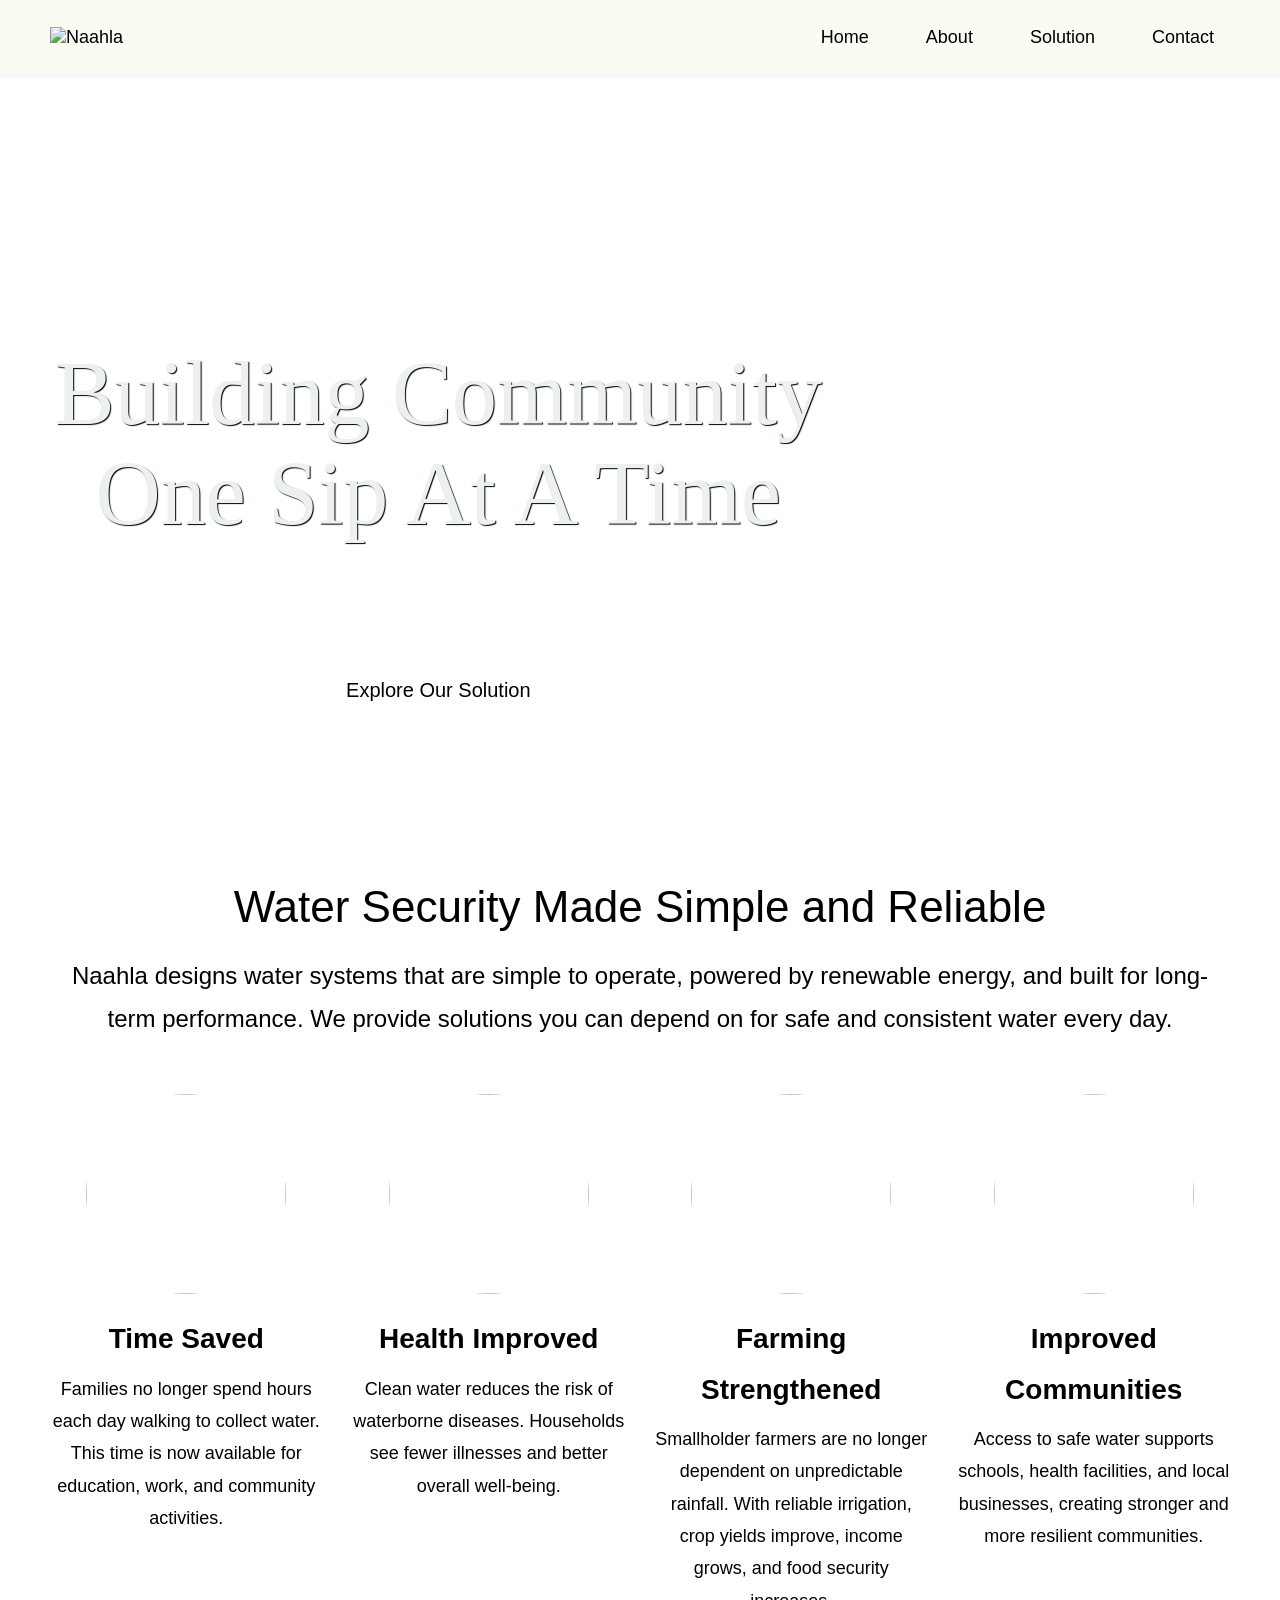
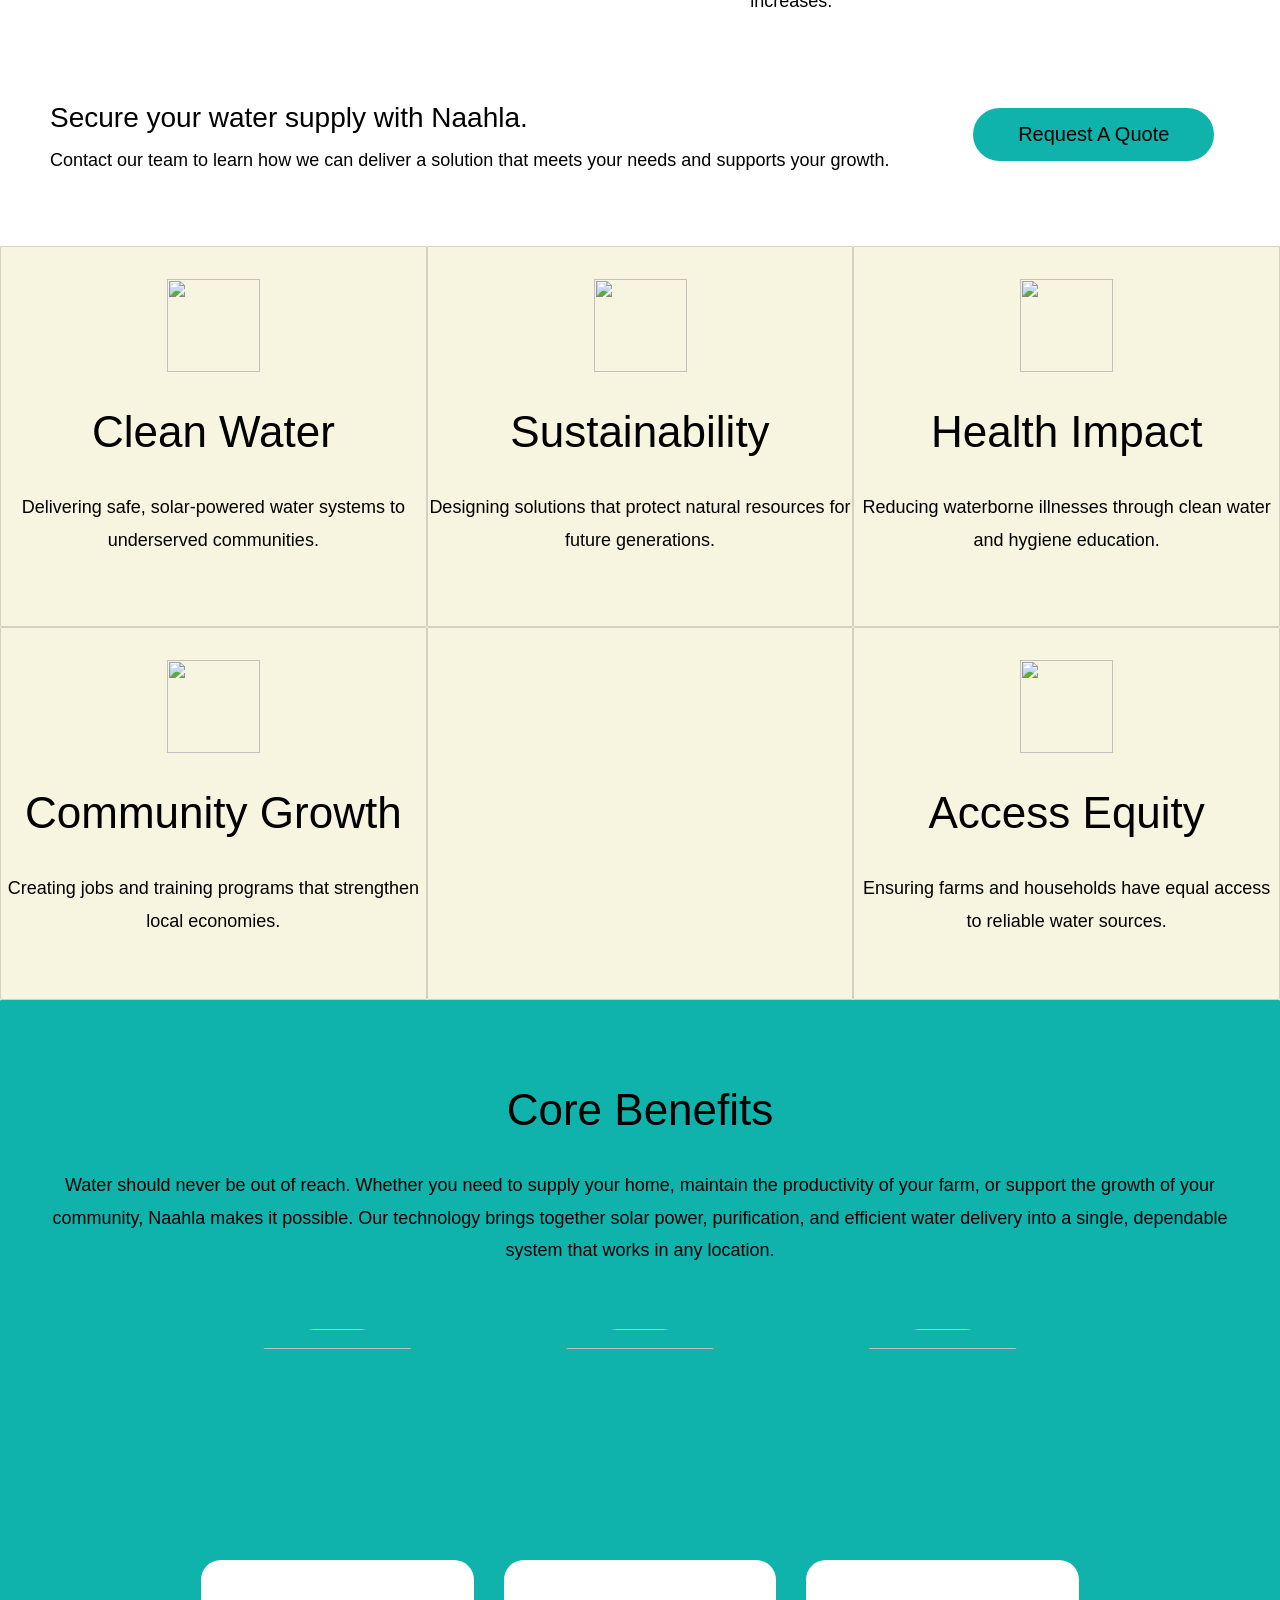
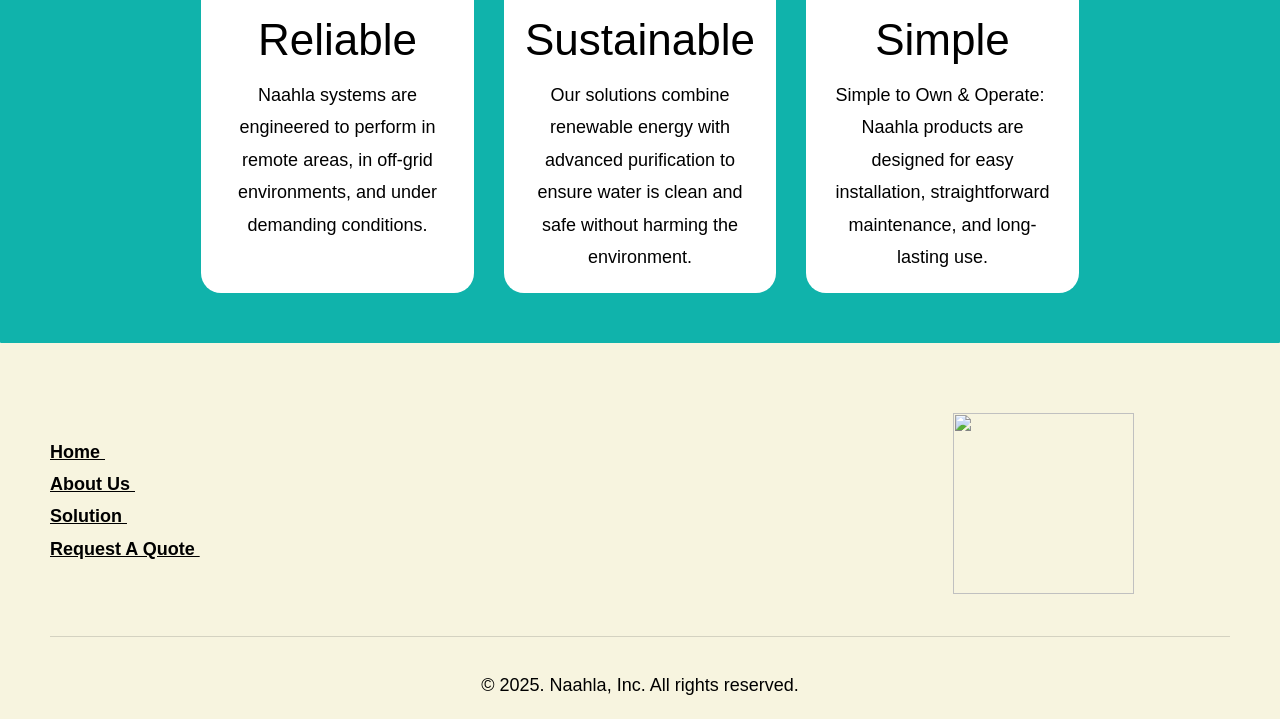
==== commit 70a885a8: "Update favicon path and SEO meta tags Updated favicon path and modified meta tags for improved SEO a" ====
--- a/index.html
+++ b/index.html
@@ -6,64 +6,57 @@
     <meta name="viewport" content="width=device-width, initial-scale=1.0, shrink-to-fit=no">
     <meta http-equiv="Content-Type" content="text/html; charset=utf-8" />
     <meta name="generator" content="Zoho Sites 2.0, https://zoho.com/sites" />
-    <link rel="icon" href="/favicon.png" />
+    
+    <link rel="icon" href="content/favicon.png" />
+    
     <link rel="canonical" href="https://www.naahla.com/" />
     <meta name="twitter:card" content="summary_large_image">
     <meta name="twitter:image" content="https://www.naahla.com/Design/Naahla%20Home.png">
     <meta name="twitter:url" content="https://www.naahla.com/">
     <meta name="twitter:title" content="Naahla | Official Website">
-    <meta name="twitter:description"
-        content="Naahla provides sustainable, solar-powered water systems with advanced purification and efficient delivery. Reliable, safe, and simple to operate for homes, farms, and communities.">
+    <meta name="twitter:description" content="Naahla provides sustainable, solar-powered water systems...">
+    
     <meta property="og:image" content="https://www.naahla.com/Design/Naahla%20Home.png">
     <meta property="og:type" content="website">
     <meta property="og:url" content="https://www.naahla.com/">
     <meta property="og:title" content="Naahla | Official Website">
-    <meta property="og:description"
-        content="Naahla provides sustainable, solar-powered water systems with advanced purification and efficient delivery. Reliable, safe, and simple to operate for homes, farms, and communities.">
-    <meta name="keywords"
-        content="Naahla, clean water solutions, solar-powered water systems, water purification, rural water supply, smart irrigation, sustainable water technology, community water projects, off-grid water systems, safe drinking water, renewable water solutions, African water projects, farm irrigation systems, submersible pump solutions" />
-    <meta name="description"
-        content="Naahla provides sustainable, solar-powered water systems with advanced purification and efficient delivery. Reliable, safe, and simple to operate for homes, farms, and communities." />
-    <link href="https://www.naahla.com/" rel="alternate" hreflang="x-default">
- <link href="content/css/zsite-core.css" rel="preload" type="text/css" as="style">
-<link href="content/css/zsite-core.css" rel="stylesheet" type="text/css">
-
-<link href="content/css/zsite-core-rtl.css" rel="stylesheet" type="text/css">
-<link href="content/css/zstore-core-rtl.css" rel="stylesheet" type="text/css">
+    <meta property="og:description" content="Naahla provides sustainable, solar-powered water systems...">
+
+    <link href="content/css/zsite-core.css" rel="preload" type="text/css" as="style">
+    <link href="content/css/zsite-core.css" rel="stylesheet" type="text/css">
+    <link href="content/css/zsite-core-rtl.css" rel="stylesheet" type="text/css">
+    <link href="content/css/zstore-core-rtl.css" rel="stylesheet" type="text/css">
+
     <link rel="preconnect" href="//img.zohostatic.com">
     <link rel="preconnect" href="//static.zohocdn.com">
-    <link href="/template/fbf32166a1a34c18bc49a5b56fdc8055/stylesheets/style.css" rel="preload" type="text/css"
-        as="style">
-    <link href="/template/fbf32166a1a34c18bc49a5b56fdc8055/stylesheets/style.css" rel="stylesheet" type="text/css">
-    <link href="/template/fbf32166a1a34c18bc49a5b56fdc8055/stylesheets/sub-style.css" rel="preload" type="text/css"
-        as="style">
-    <link href="/template/fbf32166a1a34c18bc49a5b56fdc8055/stylesheets/sub-style.css" rel="stylesheet" type="text/css">
-    <link rel="preload" type="text/css"
-        href="//webfonts.zoho.com/css?family=Baloo Thambi/Rubik:400,700/Montserrat:400/DM Sans:400/Montserrat:700,400&amp;display=swap"
-        as="style">
-    <link rel="stylesheet" type="text/css"
-        href="//webfonts.zoho.com/css?family=Baloo Thambi/Rubik:400,700/Montserrat:400/DM Sans:400/Montserrat:700,400&amp;display=swap">
-    <link href="/zs-customcss.css" rel="preload" type="text/css" as="style">
-    <link href="/zs-customcss.css" rel="stylesheet" type="text/css">
+
+    <link href="content/template/fbf32166a1a34c18bc49a5b56fdc8055/stylesheets/style.css" rel="preload" type="text/css" as="style">
+    <link href="content/template/fbf32166a1a34c18bc49a5b56fdc8055/stylesheets/style.css" rel="stylesheet" type="text/css">
+    <link href="content/template/fbf32166a1a34c18bc49a5b56fdc8055/stylesheets/sub-style.css" rel="preload" type="text/css" as="style">
+    <link href="content/template/fbf32166a1a34c18bc49a5b56fdc8055/stylesheets/sub-style.css" rel="stylesheet" type="text/css">
+
+    <link rel="stylesheet" type="text/css" href="//webfonts.zoho.com/css?family=Baloo Thambi/Rubik:400,700/Montserrat:400/DM Sans:400/Montserrat:700,400&amp;display=swap">
+
+    <link href="content/zs-customcss.css" rel="preload" type="text/css" as="style">
+    <link href="content/zs-customcss.css" rel="stylesheet" type="text/css">
+
     <script>document.documentElement.removeAttribute('data-nojs');</script>
-    <script>window.zs_content_format = "0"; window.zs_resource_url = "/"; window.isDefaultLogo = "false"; window.zs_site_resource_id = "2012271000000002010";</script>
+    <script>window.zs_content_format = "0"; window.zs_resource_url = "content/"; window.isDefaultLogo = "false"; window.zs_site_resource_id = "2012271000000002010";</script>
     <script>window.is_portal_site = "false";</script>
-    <script src="/zs-lang_en_US.js" defer></script>
-    <script src="/js/zsite-core.js" defer></script>
-    <script src="/template/fbf32166a1a34c18bc49a5b56fdc8055/js/header.js" defer></script>
-    <script src="/template/fbf32166a1a34c18bc49a5b56fdc8055/js/eventhandler.js" defer></script>
-    <script src="/template/fbf32166a1a34c18bc49a5b56fdc8055/js/megamenu.js" defer></script>
-    <script src="/template/fbf32166a1a34c18bc49a5b56fdc8055/js/language-list.js" defer></script>
+
+    <script src="content/zs-lang_en_US.js" defer></script>
+    <script src="content/js/zsite-core.js" defer></script>
+    <script src="content/template/fbf32166a1a34c18bc49a5b56fdc8055/js/header.js" defer></script>
+    <script src="content/template/fbf32166a1a34c18bc49a5b56fdc8055/js/eventhandler.js" defer></script>
+    <script src="content/template/fbf32166a1a34c18bc49a5b56fdc8055/js/megamenu.js" defer></script>
+    <script src="content/template/fbf32166a1a34c18bc49a5b56fdc8055/js/language-list.js" defer></script>
+
     <script>window.zs_data_center = "USA";</script>
     <script>window.stand_alone_path = "";</script>
     <script>window.zs_rendering_mode = "live";</script>
     <script>window.is_social_share_enabled = "true";</script>
     <script src="https://zsites.nimbuspop.com/IDC/js/browser_compatibility.js" defer></script>
-    <script>window.zs_resource_id = "2012271000000002011"; window.zs_resource_type = "1"; window.zs_site_resource_path = ""; window.zs_resource_full_path = "/"; window.zs_site_resource_id = "2012271000000002010"; window.zs_site_type = "0"; window.zs_resource_contentstate = "2"; window.zs_page_reviewer = null;</script>
-    <script type="application/ld+json"
-        id="schemagenerator">{"@context":"http:\/\/schema.org\/","@type":"Organization","url":"https:\/\/www.naahla.com","logo":"https:\/\/www.naahla.com\/Branding\/Naahla with Tagline FF-01.png"}</script>
 </head>
-
 <body data-zs-home="false" data-zs-subsite="" data-zs-display-mode="default"><a href="#thememaincontent"
         class="theme-skip-to-needed-content">Skip to main content</a>
     <div data-headercontainer="zptheme-data-headercontainer"
--- a/content/template/fbf32166a1a34c18bc49a5b56fdc8055/stylesheets/style.css
+++ b/content/template/fbf32166a1a34c18bc49a5b56fdc8055/stylesheets/style.css
@@ -0,0 +1 @@
+*{margin:0;padding:0;box-sizing:border-box;-moz-box-sizing:border-box;-webkit-box-sizing:border-box}img{max-inline-size:100%;border:0 none;vertical-align:middle}a,a:hover,a:active,a:focus{text-decoration:none}button,input[type='submit'],input[type='reset'],input[type='button']{margin-block-end:0;font-size:inherit;font-weight:normal;text-align:center;vertical-align:middle;cursor:pointer;background-image:none;text-decoration:none;line-height:1.42857143;border:0 none}button:hover,input[type='submit']:hover,input[type='reset']:hover,input[type='button']:hover{transition:0.3s linear}button:active,button.active,input[type='submit']:active,input[type='submit'].active,input[type='reset']:active,input[type='reset'].active,input[type='button']:active,input[type='button'].active{outline:0;background-image:none;box-shadow:none}button::-moz-focus-inner,input[type='submit']::-moz-focus-inner,input[type='reset']::-moz-focus-inner,input[type='button']::-moz-focus-inner{border:none;padding:0}button.disabled,button[disabled],button fieldset[disabled],input[type='submit'].disabled,input[type='submit'][disabled],input[type='submit'] fieldset[disabled],input[type='reset'].disabled,input[type='reset'][disabled],input[type='reset'] fieldset[disabled],input[type='button'].disabled,input[type='button'][disabled],input[type='button'] fieldset[disabled],input.disabled,input[disabled],input fieldset[disabled],textarea.disabled,textarea[disabled],textarea fieldset[disabled],select.disabled,select[disabled],select fieldset[disabled]{cursor:not-allowed;filter:alpha(opacity=65);opacity:0.65;box-shadow:none}input,textarea,select{border:1px solid #ccc;padding-block-start:10px;padding-block-end:10px;padding-inline-start:5px;padding-inline-end:5px;width:100%;font-family:inherit;font-size:inherit;color:inherit}textarea{resize:none;height:110px;display:block}input[type='radio'],input[type='file'],input[type='checkbox']{padding:0;border:0 none;width:auto}select{background:#fff;height:39px;padding-inline-end:0}select[multiple]{height:75px;padding-block-start:10px;padding-block-end:10px;padding-inline-start:5px;padding-inline-end:0}table{border-collapse:collapse;border-spacing:0;width:100%}tr{vertical-align:middle}noscript{height:100%}.theme-header-topbar{padding-block-start:0px;padding-block-end:0px;transition:0.2s linear;padding-inline-start:0;padding-inline-end:0;background:#F7F4DF;font-family:'Montserrat', sans-serif;font-size:16px;color:#000000}.theme-header-topbar .zpcontainer{display:flex;align-items:center;flex-wrap:wrap;word-break:break-all}.theme-header-topbar .theme-topbar-contact-info{padding-inline-end:15px;display:none}@media all and (min-width: 992px){.theme-header-topbar .theme-topbar-contact-info{padding-inline-end:0px;display:block}}.theme-header-topbar .theme-topbar-contact-info ul{display:flex;padding:0}.theme-header-topbar .theme-topbar-contact-info ul .theme-topbar-info{padding:0;list-style:none}.theme-header-topbar .theme-topbar-contact-info ul .theme-topbar-info a{color:#000000;font-family:'Montserrat', sans-serif;font-size:16px;font-weight:normal;text-transform:none;line-height:1.8;letter-spacing:normal;display:flex;align-items:center;transition:0.15s linear}.theme-header-topbar .theme-topbar-contact-info ul .theme-topbar-info:last-child{margin-inline-start:0px}@media all and (min-width: 768px){.theme-header-topbar .theme-topbar-contact-info ul .theme-topbar-info:last-child{padding-inline-start:13px;border-inline-start:1px dotted RGBA(0, 0, 0, 0.8);margin-inline-start:13px}}.theme-header-topbar .theme-topbar-contact-info ul .theme-topbar-info:only-child{padding-inline-start:0;border-inline-start:0 none;margin-inline-start:0}.theme-header-topbar .theme-topbar-contact-info ul .theme-topbar-info .theme-topbar-info-icon{margin-inline-end:0;display:block;line-height:0}@media all and (min-width: 768px){.theme-header-topbar .theme-topbar-contact-info ul .theme-topbar-info .theme-topbar-info-icon{margin-inline-end:10px}}.theme-header-topbar .theme-topbar-contact-info ul .theme-topbar-info .theme-topbar-info-icon svg{fill:currentColor;width:16px;height:16px}.theme-header-topbar .theme-topbar-contact-info ul .theme-topbar-info .theme-topbar-info-icon{margin-inline-end:15px}@media all and (min-width: 768px){.theme-header-topbar .theme-topbar-contact-info ul .theme-topbar-info .theme-topbar-info-icon{margin-inline-end:5px}}.theme-header-topbar .theme-topbar-contact-info ul .theme-topbar-info .theme-topbar-info-icon-text{display:none}@media all and (min-width: 992px){.theme-header-topbar .theme-topbar-contact-info ul .theme-topbar-info .theme-topbar-info-icon-text{display:inline}}.theme-header-topbar .theme-socialicon-parent{display:none;margin-inline-start:13px;padding-inline-start:13px;border-inline-start:1px dotted RGBA(0, 0, 0, 0.8)}@media all and (min-width: 992px){.theme-header-topbar .theme-socialicon-parent{display:flex}}.theme-header-topbar .theme-socialicon-parent.theme-social-icon-space{margin-inline-start:0;padding-inline-start:0;border-inline-start:0 none}.theme-header-topbar .theme-socialicon-parent ul{display:flex;align-items:center;flex-wrap:wrap}.theme-header-topbar .theme-socialicon-parent ul li a{margin-inline-start:17px}.theme-header-topbar .theme-socialicon-parent ul li a svg,.theme-header-topbar .theme-socialicon-parent ul li a img{width:18px;height:18px;margin:0;margin-block-start:4px;fill:#000000;transition:0.15s linear;vertical-align:initial}.theme-header-topbar .theme-socialicon-parent ul li:first-child a{margin-inline-start:0}.theme-header-topbar .theme-socialicon-parent ul.theme-scoialicon-inner-parent{padding:0;align-items:center}.theme-header-topbar .theme-socialicon-parent ul.theme-scoialicon-inner-parent li{padding:0;list-style:none}.theme-header-topbar .theme-socialicon-parent [data-more-socialicon-parent]{display:flex;position:relative;align-items:center;padding:0px;padding-inline-start:5px;padding-inline-end:5px;margin-inline-start:12px;cursor:pointer}.theme-header-topbar .theme-socialicon-parent [data-more-socialicon-parent] span{display:flex;justify-content:center;width:13px;height:13px;cursor:pointer}.theme-header-topbar .theme-socialicon-parent [data-more-socialicon-parent] span:after{content:'...';color:#161E2D;margin-block-start:-1px;line-height:0;font-size:24px;letter-spacing:-0.5px}.theme-header-topbar .theme-socialicon-parent [data-more-socialicon-parent] ul{display:none;position:absolute;flex-flow:row wrap;align-items:center;width:119px;inset-block-start:100%;inset-inline-end:0;padding-block-start:5px;padding-block-end:5px;padding-inline-start:15px;padding-inline-end:15px;border:1px solid #E7E9EA;background:#ffffff;cursor:default;box-shadow:0 10px 14px RGBA(98, 98, 98, 0.1);z-index:1000}.theme-header-topbar .theme-socialicon-parent [data-more-socialicon-parent] ul li{list-style:none}.theme-header-topbar .theme-socialicon-parent [data-more-socialicon-parent] ul li a{margin:0px;margin-inline-start:8px;margin-inline-end:8px}.theme-header-topbar .theme-socialicon-parent [data-more-socialicon-parent] ul li a svg{fill:#000000}.theme-header-topbar .theme-socialicon-parent [data-more-socialicon-parent]:hover ul{display:flex}.theme-header-topbar.zpdark-header-portion .theme-socialicon-parent [data-more-socialicon-parent] span:after{color:RGBA(255, 255, 255, 0.8)}.theme-header-topbar.zpdark-header-portion .theme-socialicon-parent [data-more-socialicon-parent] ul li a svg{fill:#000000}.theme-header-topbar .theme-portal-login{margin-inline-start:auto}.theme-header-topbar .theme-portal-login .theme-portal-container{display:flex;align-items:center}.theme-header-topbar .theme-portal-login .theme-portal-container .theme-portal-content{float:inline-start;text-transform:capitalize}@media all and (min-width: 992px){.theme-header-topbar .theme-portal-login .theme-portal-container .theme-portal-content:last-child:only-child,.theme-header-topbar .theme-portal-login .theme-portal-container .theme-portal-content:first-child:only-child{padding-inline-start:0;padding-inline-end:0}}.theme-header-topbar .theme-portal-login .theme-portal-container .theme-portal-content.theme-portal-username-content{position:relative}.theme-header-topbar .theme-portal-login .theme-portal-container .theme-portal-content.theme-portal-username-content .theme-username-dropdown-list{position:absolute;display:none;inset-inline-start:0px;inset-block-start:100%;list-style:none;z-index:285;width:100%;padding:0px;margin:0px;padding-block-start:12px}.theme-header-topbar .theme-portal-login .theme-portal-container .theme-portal-content.theme-portal-username-content .theme-username-dropdown-list li{min-inline-size:140px;list-style:none;padding:0px;border-block-end:1px dotted #D4D2C1;background:#F7F4DF;word-wrap:break-word;word-break:break-word}.theme-header-topbar .theme-portal-login .theme-portal-container .theme-portal-content.theme-portal-username-content .theme-username-dropdown-list li:last-child{border-block-end:0 none}.theme-header-topbar .theme-portal-login .theme-portal-container .theme-portal-content.theme-portal-username-content .theme-username-dropdown-list li a{display:block;padding:10px;color:#000000;transition:0.2s linear}.theme-header-topbar .theme-portal-login .theme-portal-container .theme-portal-content.theme-portal-username-content .theme-username-dropdown-list li a:hover{color:#10B3AB}.theme-header-topbar .theme-portal-login .theme-portal-container .theme-portal-content.theme-portal-username-content:hover .theme-username-dropdown-list{display:block}.theme-header-topbar .theme-portal-login .theme-portal-container .theme-portal-content.theme-portal-username-content a.theme-user-name-dropdown{align-items:center}.theme-header-topbar .theme-portal-login .theme-portal-container .theme-portal-content.theme-portal-username-content a.theme-user-name-dropdown .theme-user-profile-down-arrow{display:block;height:6px;width:6px;border-inline-end:1px solid;border-block-start:1px solid;background:transparent;transform:rotate(135deg);margin-inline-start:10px;margin-block-start:-1px}@media all and (min-width: 992px){.theme-header-topbar .theme-portal-login .theme-portal-container .theme-portal-content.theme-portal-username-content a.theme-user-name-dropdown .theme-user-profile-down-arrow+.theme-portal-content{margin-inline-start:10px}}.theme-header-topbar .theme-portal-login .theme-portal-container .theme-portal-content a{color:#000000;font-size:16px;font-family:'Montserrat', sans-serif;text-transform:none;font-weight:normal;line-height:1.8;letter-spacing:normal}.theme-header-topbar .theme-portal-login .theme-portal-container .theme-portal-content:first-child{padding-inline-end:10px}.theme-header-topbar .theme-portal-login .theme-portal-container .theme-portal-content:last-child{padding-inline-start:10px;border-inline-start:1px dotted #000000}.theme-header-topbar .theme-portal-login .theme-portal-container .theme-portal-content:only-child{border-inline-start:0 none}.theme-header-topbar .theme-portal-login .theme-portal-container .theme-portal-content a{display:flex}.theme-header-topbar .theme-portal-login .theme-portal-container .theme-portal-content a .theme-portal-username{max-inline-size:150px;overflow:hidden;text-overflow:ellipsis;display:inline-block;white-space:nowrap}.theme-header-topbar .theme-search-minicart-responsive{display:flex}@media all and (min-width: 992px){.theme-header-topbar .theme-search-minicart-responsive{display:none}}.theme-header-topbar .theme-search-minicart-responsive .theme-search-and-mini-cart-group{display:flex}@media all and (min-width: 992px){.theme-header-topbar .theme-search-minicart-responsive .theme-search-and-mini-cart-group{display:none}}.theme-header-topbar .theme-search-minicart-responsive .theme-search-and-mini-cart-group .theme-search{margin-inline-start:0;margin-inline-end:0;position:relative;align-self:stretch;display:flex}.theme-header-topbar .theme-search-minicart-responsive .theme-search-and-mini-cart-group .theme-search .theme-search-icon{padding-inline-start:0px}@media all and (min-width: 992px){.theme-header-topbar .theme-search-minicart-responsive .theme-search-and-mini-cart-group .theme-search .theme-search-icon{padding-inline-start:15px}}.theme-header-topbar .theme-search-minicart-responsive .theme-search-and-mini-cart-group .theme-search .theme-search-field-container{inset-inline-start:0}.theme-header-topbar.theme-header-topbar-responsive{display:block}@media all and (min-width: 992px){.theme-header-topbar.theme-header-topbar-responsive{display:none}}.theme-header-topbar.theme-header-topbar-responsive.theme-hide-responsive-topbar{display:none}.theme-header{background:#FCFBF3;display:flex;padding-block-start:0;padding-block-end:0;padding-inline-start:15px;padding-inline-end:15px}@media all and (min-width: 992px){.theme-header{padding:0}}.theme-header .theme-responsive-goback{display:none;margin-inline-start:-2px;order:-2;padding-block-start:16px;padding-block-end:16px;padding-inline-start:0px;padding-inline-end:16px;align-self:center}.theme-header .theme-responsive-goback a{display:flex}.theme-header .theme-responsive-goback a svg{width:24px;height:24px;fill:#424242}.theme-header .zpcontainer{padding:0;flex:1 0 auto;display:flex;align-items:center;justify-content:center}@media all and (min-width: 992px){.theme-header .zpcontainer{flex:0 1 auto}}@media only screen and (min-width: 1200px){.theme-header .zpcontainer{position:relative;padding-inline-start:15px;padding-inline-end:15px}}@media all and (min-width: 992px){.theme-header .zpcontainer{justify-content:flex-start}}.theme-header .zpcontainer .theme-branding-info{display:flex;align-items:center;justify-content:flex-start;flex:0 1 auto;margin-inline-end:auto;flex-wrap:wrap;min-inline-size:1%;padding-block-start:0px;padding-block-end:0px;transition:0.2s linear;padding-inline-start:0;padding-inline-end:0}@media all and (min-width: 992px){.theme-header .zpcontainer .theme-branding-info{flex-wrap:nowrap;padding:0;justify-content:center}}.theme-header .zpcontainer .theme-branding-info .theme-site-name-caption{flex:0 1 auto;display:flex;justify-content:center;flex-direction:column;flex-wrap:wrap;align-items:flex-start;min-inline-size:1%;width:100%}@media all and (min-width: 992px){.theme-header .zpcontainer .theme-branding-info .theme-site-name-caption{display:block;margin-block-start:0px;align-items:center}}@media all and (min-width: 992px){.theme-header .zpcontainer .theme-branding-info .theme-menu-area-res{margin-inline-start:0px}}.theme-header .zpcontainer .theme-branding-info .theme-logo-parent{padding-inline-end:0px;display:flex;justify-content:center;min-inline-size:1%}@media all and (min-width: 992px){.theme-header .zpcontainer .theme-branding-info .theme-logo-parent{height:100%;padding-block-start:0;flex:1 0 auto;padding-inline-end:15px}}@media only screen and (min-width: 1200px){.theme-header .zpcontainer .theme-branding-info .theme-logo-parent a{height:auto;line-height:normal;max-inline-size:none}}.theme-header .zpcontainer .theme-branding-info .theme-logo-parent a img{max-inline-size:500px;max-block-size:500px}.theme-header .zpcontainer .theme-branding-info .theme-logo-parent.theme-disable-logo-mobile{display:none}@media all and (min-width: 992px){.theme-header .zpcontainer .theme-branding-info .theme-logo-parent.theme-disable-logo-mobile{display:flex}}.theme-header .zpcontainer .theme-branding-info .theme-site-name-caption .theme-site-name{color:#000000;font-size:24px;font-family:'Nunito',sans-serif;font-weight:normal;text-transform:none;line-height:normal;letter-spacing:normal}.theme-header .zpcontainer .theme-branding-info .theme-site-name-caption .theme-site-name.theme-disable-sitename-mobile{display:none}@media all and (min-width: 992px){.theme-header .zpcontainer .theme-branding-info .theme-site-name-caption .theme-site-name.theme-disable-sitename-mobile{display:block}}.theme-header .zpcontainer .theme-branding-info .theme-site-name-caption .theme-site-caption{color:#1a1a1a;font-family:'Montserrat', sans-serif;font-size:18px;font-weight:normal;text-transform:none;line-height:normal;letter-spacing:normal}.theme-header .zpcontainer .theme-branding-info .theme-site-name-caption .theme-site-caption.theme-disable-sitecaption-mobile{display:none}@media all and (min-width: 992px){.theme-header .zpcontainer .theme-branding-info .theme-site-name-caption .theme-site-caption.theme-disable-sitecaption-mobile{display:block}}.theme-header .zpcontainer .theme-branding-info .theme-site-name-caption .theme-site-name,.theme-header .zpcontainer .theme-branding-info .theme-site-name-caption .theme-site-caption{word-break:break-word;word-wrap:break-word;transition:0.15s linear}.theme-header .zpcontainer .theme-branding-info .theme-site-name-caption.theme-site-title-caption-space{margin-block-start:15px}@media all and (min-width: 992px){.theme-header .zpcontainer .theme-branding-info .theme-site-name-caption.theme-site-title-caption-space{margin-block-start:0px}}.theme-header .zpcontainer .theme-navigation-and-icons{justify-content:flex-end}@media all and (min-width: 992px){.theme-header .zpcontainer .theme-navigation-and-icons{min-inline-size:1%}}.theme-header .zpcontainer .theme-navigation-and-icons.theme-search-cart-non-res{display:none}@media all and (min-width: 992px){.theme-header .zpcontainer .theme-navigation-and-icons.theme-search-cart-non-res{display:flex}}.theme-header .zpcontainer .theme-navigation-and-icons .theme-search-cart-non-res{display:none}@media all and (min-width: 992px){.theme-header .zpcontainer .theme-navigation-and-icons .theme-search-cart-non-res{display:flex;align-self:stretch;margin-inline-end:0px;margin-inline-start:auto}}@media all and (min-width: 992px){.theme-header .zpcontainer .theme-navigation-and-icons .theme-search-cart-non-res.theme-search-cart-scrollposition-non-responsive .theme-search-and-mini-cart-group .theme-search{margin-block-start:0px;margin-block-end:0px}}.theme-nonresponsive-portal-position-two{display:flex}@media all and (max-width: 991px){.theme-nonresponsive-portal-position-two{order:3;margin-inline-start:auto}}@media all and (min-width: 992px){.theme-portal-position-02{padding-inline-start:15px}}.zpheader-style-01{box-shadow:0 3px 5px RGBA(0, 0, 0, 0.05);position:relative}@media all and (min-width: 992px){.zpheader-style-01>.theme-header-topbar{padding-block-start:13px;padding-block-end:13px}}.zpheader-style-01 .theme-header .zpcontainer{flex-wrap:wrap}.zpheader-style-01 .theme-header .zpcontainer .theme-branding-info{padding-inline-end:15px}@media all and (min-width: 992px){.zpheader-style-01 .theme-header .zpcontainer{padding-block-start:20px;padding-block-end:20px}}@media all and (min-width: 992px){.zpheader-style-01 .theme-navigation-and-icons{flex:1 0 1%}}@media all and (max-width: 768px){.zpheader-style-01.theme-mobile-header-fixed{position:sticky;inset-block-start:0;z-index:250}}.zpsocialicon-floater{display:none}@media all and (min-width: 992px){.zpsocialicon-floater{position:fixed;display:block;inset-inline-end:0;inset-block-start:50%;transform:translate(0, -50%);border-inline-start:0 none;margin-inline-start:0;box-shadow:0 0px 4px RGBA(0, 0, 0, 0.21);padding:0;z-index:290}}@media all and (min-width: 992px){.zpsocialicon-floater ul{display:block;padding:0}}@media all and (min-width: 992px){.zpsocialicon-floater ul li{list-style:none;padding:0}}.zpsocialicon-floater ul li a{padding:15px;display:flex;align-items:center}.zpsocialicon-floater ul li a svg,.zpsocialicon-floater ul li a img{height:18px;width:18px;fill:#ffffff;vertical-align:initial}.zpsocialicon-floater ul li a.theme-linkedin-container{background:#007bb5}.zpsocialicon-floater ul li a.theme-facebook-container{background:#3b5998}.zpsocialicon-floater ul li a.theme-gplus-container{background:#dd4b39}.zpsocialicon-floater ul li a.theme-twitter-container{background:#000000}.zpsocialicon-floater ul li a.theme-pinterest-container{background:#cb2027}.zpsocialicon-floater ul li a.theme-youtube-container{background:#bb0000}.zpsocialicon-floater ul li a.theme-flickr-container{background:#0063DC}.zpsocialicon-floater ul li a.theme-email-container{background:#848484}.zpsocialicon-floater ul li a.theme-rssfeed-container{background:#ff6600}.zpsocialicon-floater ul li a.theme-instagram-container{background:#e95950}.zpsocialicon-floater ul li a.theme-medium-container{background:#32c24d}.zpsocialicon-floater ul li a.theme-csp-container{background:#FFFFFF}.zpsocialicon-floater ul li a.theme-snapchat-container{background:#fdff00}.zpsocialicon-floater ul li a.theme-messenger-container{background:#0a93ff}.zpsocialicon-floater ul li a.theme-telegram-container{background:#24a0dc}.zpsocialicon-floater ul li a.theme-reddit-container{background:#FF4500}.zpsocialicon-floater ul li a.theme-whatsapp-container{background:#26d266}.zpsocialicon-floater ul li a.theme-viber-container{background:#7a57fb}.zpsocialicon-floater ul li a.theme-skype-container{background:#0277de}.zpsocialicon-floater ul li a.theme-vimeo-container{background:#00b9ef}.zpsocialicon-floater ul li a.theme-tiktok-container{background:#000000}.zpsocialicon-floater ul li a.theme-googlemap-container{background:#05ac47}.zpsocialicon-floater ul li a.theme-quora-container{background:#b82c27}.zpsocialicon-floater ul li a.theme-websiteurl-container{background:#00a1e2}@media all and (min-width: 992px){.zpsocialicon-floater ul li:last-child{margin-block-end:0px}}.zpsocialicon-floater .theme-socialicon-parent{background-color:#fff}.zpsocialicon-floater .theme-socialicon-parent [data-more-socialicon-parent] span{display:flex;position:relative;width:43px;height:43px;cursor:pointer;justify-content:center;background:#464040}.zpsocialicon-floater .theme-socialicon-parent [data-more-socialicon-parent] span:after{content:'...';color:#fff;position:absolute;inset-block-start:14px;line-height:0;font-size:24px;letter-spacing:-1px}.zpsocialicon-floater .theme-socialicon-parent [data-more-socialicon-parent] ul{display:none;position:absolute;flex-flow:row wrap;padding:8px;width:163px;inset-block-end:0;inset-inline-end:43px;background:#fff;border-radius:3px;box-shadow:0px 0 4px RGBA(0, 0, 0, 0.1)}.zpsocialicon-floater .theme-socialicon-parent [data-more-socialicon-parent] ul li{margin:3px}.zpsocialicon-floater .theme-socialicon-parent [data-more-socialicon-parent]:hover ul{display:flex}@media all and (max-width: 768px){.theme-checkout-topbar{display:none}}@media all and (max-width: 991px){.theme-header{flex:1 0 0}.theme-header .zpcontainer{width:80%;flex:1 0 auto}.theme-header .theme-responsive-menu-area.zpcontainer{flex:0 1 0}}@media all and (max-width: 768px){.theme-header .zpcontainer .theme-branding-info .theme-logo-parent a img{max-block-size:35vh;max-inline-size:75vw}.theme-header .zpcontainer .theme-branding-info .theme-logo-parent a img.mobileLogoAuto{height:auto !important;width:auto !important}}.theme-loader{background:RGBA(252, 251, 243, 0.8);color:#000000;justify-content:center;display:none}.theme-loader.theme-loader-show{display:flex;width:100%;height:100%;z-index:199;inset-block-start:0;position:absolute}.theme-loader.theme-loader-show span{margin-block-start:80px}@media all and (min-width: 992px){.theme-loader.theme-loader-show.theme-temp-load-padding{padding-inline-start:300px}}.theme-vertical-header-sidebar-banner-content-container .theme-loader.theme-loader-show{height:auto}.theme-searching-opacity{position:relative}.theme-searching-opacity [data-search-result-loading]{opacity:0}body.theme-loader-body-hidden{overflow:hidden}.theme-search-loader-dots{height:100%;width:60px;inset-block-start:0px;inset-inline-end:0;position:absolute;font-weight:normal;text-align:center;display:block;appearance:none;border-radius:0px;display:none;background:#000000}.theme-search-loader-dots.theme-show-search-loader-dots{display:block}.theme-search-loader-dots span{position:absolute;inset-inline-start:50%;inset-block-start:50%;transform:translate(-50%, -50%);height:5px;width:5px;background:RGBA(252, 251, 243, 0.8);animation:searchLoader 0.5s ease-in-out infinite alternate;border-radius:50%;animation-delay:-0.16s}.theme-search-loader-dots span:after,.theme-search-loader-dots span:before{width:5px;height:5px;content:"";display:block;background:RGBA(252, 251, 243, 0.7);position:absolute;animation:searchLoader 0.5s ease-in-out infinite alternate;border-radius:50%;inset-inline-start:-7px}.theme-search-loader-dots span:before{animation-delay:-0.32s}.theme-search-loader-dots span:after{inset-inline-start:7px}@keyframes searchLoader{from{background:transparent}}@media all and (min-width: 992px){.theme-pages-full-stretch .zpcontainer{width:100%;max-inline-size:1440px;padding-inline-start:50px;padding-inline-end:50px}}@media all and (min-width: 992px){.theme-pages-full-stretch.zphero-boxed.zpcontainer{width:100%;max-inline-size:1440px;padding-inline-start:50px;padding-inline-end:50px}}.theme-skip-to-needed-content{inset-inline-start:-999px;position:absolute;inset-block-start:auto;width:1px;height:1px;overflow:hidden;z-index:-999;background-color:#FCFBF3}.theme-skip-to-needed-content:focus{width:auto;height:auto;display:block;inset-inline-start:5px;z-index:100000;padding:10px;inset-block-start:3px}.theme-hide-res-topbar{display:block}@media all and (min-width: 992px){.theme-hide-res-topbar{display:none}}.zpheader-style-01.theme-header-fixed{box-shadow:none}.zpheader-style-01.theme-header-fixed .theme-navigation-and-icons .theme-menu-area ul li a{transition:0.15s linear}@media all and (min-width: 992px){.zpheader-style-01 .zpcontainer .theme-navigation-and-icons .theme-menu-area .theme-menu>ul>li{margin-inline-start:0px;margin-inline-end:25px}.zpheader-style-01 .zpcontainer .theme-navigation-and-icons .theme-menu-area .theme-menu>ul>li:last-of-type{margin-inline-end:0px}.zpheader-style-01 .zpcontainer .theme-navigation-and-icons .theme-menu-area .theme-menu>ul>li:first-of-type{margin-inline-start:0px}}.theme-navigation-and-icons{display:flex;align-items:center;align-self:stretch}@media all and (min-width: 992px){.theme-navigation-and-icons{flex:1 0 0px;max-inline-size:100%;margin-inline-start:auto}}.theme-navigation-and-icons .theme-search-and-mini-cart-group{display:flex;align-self:stretch}.theme-navigation-and-icons .theme-search-and-mini-cart-group .theme-search{padding-block-start:0;align-self:center}@media all and (min-width: 992px){.theme-navigation-and-icons .theme-search-and-mini-cart-group .theme-search{display:flex;align-self:stretch;position:relative}}.theme-navigation-and-icons .theme-search-and-mini-cart-group .theme-search .theme-search-icon{border:0 none;padding-block-start:0px;padding-block-end:0px;padding-inline-start:15px;padding-inline-end:15px;line-height:0;display:block;align-self:center;cursor:pointer}.theme-navigation-and-icons .theme-search-and-mini-cart-group .theme-search .theme-search-icon svg{width:17px;height:17px;fill:#000000}.theme-navigation-and-icons .theme-search-and-mini-cart-group .theme-search .theme-search-field-container{border-block-start:3px solid #10B3AB;box-shadow:0 5px 21px RGBA(0, 0, 0, 0.2);display:none;position:absolute;inset-block-start:100%;inset-inline-end:15px;z-index:300;width:300px}@media all and (min-width: 992px){.theme-navigation-and-icons .theme-search-and-mini-cart-group .theme-search .theme-search-field-container{width:auto}}.theme-navigation-and-icons .theme-search-and-mini-cart-group .theme-search .theme-search-field-container input[type="text"]{width:300px;font-size:16px;border-radius:0px;padding-block-start:5px;padding-block-end:5px;padding-inline-start:20px;padding-inline-end:60px;height:50px;border:0 none;background:#FCFBF3;font-family:'Montserrat', sans-serif;color:#000000;font-weight:normal;text-transform:none;line-height:normal;letter-spacing:normal}@media all and (min-width: 992px){.theme-navigation-and-icons .theme-search-and-mini-cart-group .theme-search .theme-search-field-container input[type="text"]{width:474px;font-size:14px}}.theme-navigation-and-icons .theme-search-and-mini-cart-group .theme-search .theme-search-field-container .theme-search-go{height:100%;width:60px;inset-block-start:0px;inset-inline-end:0;position:absolute;background:#000000;color:#FCFBF3;font-weight:normal;font-size:18px;font-family:'Montserrat', sans-serif;text-transform:none;line-height:normal;letter-spacing:1.42857143;text-align:center;display:block;-webkit-appearance:none;border-radius:0px}.theme-navigation-and-icons .theme-search-and-mini-cart-group .theme-search-and-mini-cart-group-item:first-child .theme-search-icon{align-items:center}.theme-navigation-and-icons .theme-search-and-mini-cart-group .theme-search-and-mini-cart-group-item:only-child{margin-inline-start:0px}.theme-navigation-and-icons .theme-search-and-mini-cart-group .theme-search-and-mini-cart-group-item:only-child .theme-search-icon{padding-inline-end:0;border-inline-end:0 none;margin-inline-end:0px}.theme-navigation-and-icons .theme-search-and-mini-cart-group .theme-search-and-mini-cart-group-item:only-child .theme-search-field-container{inset-inline-end:0px}@media all and (min-width: 992px){.theme-navigation-and-icons .theme-search-and-mini-cart-group .theme-search-and-mini-cart-group-item:only-child{margin-inline-start:20px}}.theme-navigation-and-icons .theme-search-and-mini-cart-group .theme-search-and-mini-cart-group-item .theme-search-hide-overlay{position:fixed;width:100%;height:100%;inset-inline-start:0px;inset-block-start:0px;z-index:285}.theme-navigation-and-icons .theme-menu-area .theme-menu{border-block-start:3px solid #10B3AB}@media all and (min-width: 992px){.theme-navigation-and-icons .theme-menu-area .theme-menu .theme-sub-li-menu{margin-inline-start:5px;position:static;transform:translate(0px, 0px);background:transparent}}.theme-navigation-and-icons .theme-menu-area .theme-menu .theme-sub-li-menu.theme-submenu-down-arrow,.theme-navigation-and-icons .theme-menu-area .theme-menu .theme-sub-li-menu.theme-submenu-up-arrow{position:absolute;width:18px;height:15px;border-block-start:3px solid currentColor;border-block-end:3px solid currentColor;inset-inline-end:20px;cursor:pointer;inset-block-start:50%;transform:translate(0%, -50%)}@media all and (min-width: 992px){.theme-navigation-and-icons .theme-menu-area .theme-menu .theme-sub-li-menu.theme-submenu-down-arrow,.theme-navigation-and-icons .theme-menu-area .theme-menu .theme-sub-li-menu.theme-submenu-up-arrow{border-block-start:3px solid #000000;border-block-end:3px solid #000000}}.theme-navigation-and-icons .theme-menu-area .theme-menu .theme-sub-li-menu.theme-submenu-down-arrow:after,.theme-navigation-and-icons .theme-menu-area .theme-menu .theme-sub-li-menu.theme-submenu-down-arrow:before,.theme-navigation-and-icons .theme-menu-area .theme-menu .theme-sub-li-menu.theme-submenu-up-arrow:after,.theme-navigation-and-icons .theme-menu-area .theme-menu .theme-sub-li-menu.theme-submenu-up-arrow:before{content:"";height:3px;width:100%;background:currentColor;inset-block-start:50%;inset-inline-start:0px;transform:translate(0%, -50%);display:block;position:absolute}.theme-navigation-and-icons .theme-menu-area .theme-menu .theme-sub-li-menu.theme-submenu-down-arrow:before,.theme-navigation-and-icons .theme-menu-area .theme-menu .theme-sub-li-menu.theme-submenu-up-arrow:before{display:none}@media all and (min-width: 992px){.theme-navigation-and-icons .theme-menu-area .theme-menu .theme-sub-li-menu.theme-submenu-down-arrow,.theme-navigation-and-icons .theme-menu-area .theme-menu .theme-sub-li-menu.theme-submenu-right-arrow{display:block;height:6px;width:6px;border-inline-end:1px solid;border-block-start:1px solid;background:transparent;transform:rotate(135deg);margin-inline-start:10px;position:static;border-block-end:0 none;padding-inline-start:5px}}@media all and (min-width: 992px){.theme-navigation-and-icons .theme-menu-area .theme-menu .theme-sub-li-menu.theme-submenu-down-arrow:after,.theme-navigation-and-icons .theme-menu-area .theme-menu .theme-sub-li-menu.theme-submenu-right-arrow:after{display:none}}.theme-navigation-and-icons .theme-menu-area .theme-menu .theme-sub-li-menu.theme-submenu-up-arrow{border-block-end:0 none;border-block-start:0 none}.theme-navigation-and-icons .theme-menu-area .theme-menu .theme-sub-li-menu.theme-submenu-up-arrow:after{transform:rotate(-45deg);inset-block-start:47%}@media all and (min-width: 992px){.theme-navigation-and-icons .theme-menu-area .theme-menu .theme-sub-li-menu.theme-submenu-up-arrow:after{display:none}}.theme-navigation-and-icons .theme-menu-area .theme-menu .theme-sub-li-menu.theme-submenu-up-arrow:before{transform:rotate(45deg);inset-block-start:50%;display:block}@media all and (min-width: 992px){.theme-navigation-and-icons .theme-menu-area .theme-menu .theme-sub-li-menu.theme-submenu-up-arrow:before{display:none}}.theme-navigation-and-icons .theme-menu-area .theme-menu .theme-sub-li-menu.theme-submenu-right-arrow{transform:rotate(45deg) translate(0, -50%);margin-inline-start:auto;position:absolute}.theme-navigation-and-icons .theme-menu-area .theme-menu .theme-sub-li-menu.theme-responsive-menu{display:inline}@media all and (min-width: 992px){.theme-navigation-and-icons .theme-menu-area .theme-menu .theme-sub-li-menu.theme-responsive-menu{display:none}}.theme-navigation-and-icons .theme-menu-area .theme-menu .theme-sub-li-menu.theme-non-responsive-menu{display:none}@media all and (min-width: 992px){.theme-navigation-and-icons .theme-menu-area .theme-menu .theme-sub-li-menu.theme-non-responsive-menu{display:block}}.theme-navigation-and-icons .theme-menu-area .theme-menu .theme-close-li-menu{display:none}.theme-navigation-and-icons .theme-menu-area .theme-menu ul li{padding-block-start:0px;padding-block-end:0px;padding-inline-start:20px;padding-inline-end:0px}.theme-navigation-and-icons .theme-menu-area .theme-menu ul li a{display:flex;align-items:center;position:relative;color:#000000;font-family:'Montserrat', sans-serif;font-size:16px;font-weight:normal;text-transform:none;line-height:normal;letter-spacing:normal;padding:0px;margin-block-start:14px;margin-block-end:14px;margin-inline-start:0px;margin-inline-end:0px;border-radius:3px;padding-inline-end:45px;transition:0.15s linear;-webkit-text-size-adjust:100%}@media all and (min-width: 992px){.theme-navigation-and-icons .theme-menu-area .theme-menu ul li a{margin:0px;color:#000000;text-transform:none;font-weight:normal;font-family:'Montserrat', sans-serif;font-size:18px;line-height:normal;letter-spacing:normal}}.theme-navigation-and-icons .theme-menu-area .theme-menu ul li:hover>a{color:#10B3AB}@media all and (min-width: 992px){.theme-navigation-and-icons .theme-menu-area .theme-menu ul li:hover>a{background:#10B3AB;color:#000000}}.theme-navigation-and-icons .theme-menu-area .theme-menu ul li.theme-menu-selected>a{color:#10B3AB}@media all and (min-width: 992px){.theme-navigation-and-icons .theme-menu-area .theme-menu ul li.theme-menu-selected>a{background:#10B3AB;color:#000000}}.theme-navigation-and-icons .theme-menu-area .theme-menu ul li ul{position:static;background:none;padding-block-end:0px;display:none;padding-inline-end:0px;max-block-size:none}@media all and (min-width: 992px){.theme-navigation-and-icons .theme-menu-area .theme-menu ul li ul{position:absolute;inset-inline-start:0;z-index:280;inset-block-start:100%;min-inline-size:228px}.theme-navigation-and-icons .theme-menu-area .theme-menu ul li ul.theme-sub-menu-position-change{inset-inline-start:auto;padding-inline-start:0px;min-inline-size:228px;inset-inline-end:0px}.theme-navigation-and-icons .theme-menu-area .theme-menu ul li ul.theme-sub-menu-position-change>li{min-inline-size:0px}}.theme-navigation-and-icons .theme-menu-area .theme-menu ul li ul li{margin-inline-start:0;text-align:start;word-wrap:break-word;word-break:break-word;padding-block-start:0;padding-block-end:0;padding-inline-end:0;padding-inline-start:10px}@media all and (min-width: 992px){.theme-navigation-and-icons .theme-menu-area .theme-menu ul li ul li{min-inline-size:228px;width:100%;margin-block-start:0px;box-shadow:0 3px 3px RGBA(0, 0, 0, 0.1);padding:0px;background:#FCFBF3}}.theme-navigation-and-icons .theme-menu-area .theme-menu ul li ul li a{padding:0;padding-inline-end:48px;margin-block-start:14px;margin-block-end:14px;margin-inline-start:0px;margin-inline-end:0px;display:block;color:#000000;font-family:'Montserrat', sans-serif;font-size:16px;font-weight:normal;text-transform:none;line-height:normal;letter-spacing:normal;position:relative;border-radius:0px;font-weight:normal;-webkit-text-size-adjust:100%;line-height:normal}@media all and (min-width: 992px){.theme-navigation-and-icons .theme-menu-area .theme-menu ul li ul li a{background:#FCFBF3;width:100%;padding-block-start:10px;padding-block-end:10px;padding-inline-start:20px;padding-inline-end:20px;margin:0px;-webkit-text-size-adjust:auto}}@media all and (min-width: 992px){.theme-navigation-and-icons .theme-menu-area .theme-menu ul li ul li a .theme-sub-li-menu{inset-inline-end:10px;margin-inline-start:auto;position:absolute;inset-block-start:50%}}.theme-navigation-and-icons .theme-menu-area .theme-menu ul li ul li:hover>a,.theme-navigation-and-icons .theme-menu-area .theme-menu ul li ul li.theme-menu-selected>a{color:#10B3AB}@media all and (min-width: 992px){.theme-navigation-and-icons .theme-menu-area .theme-menu ul li ul li:hover>a,.theme-navigation-and-icons .theme-menu-area .theme-menu ul li ul li.theme-menu-selected>a{background:#FCFBF3}}.theme-navigation-and-icons .theme-menu-area .theme-menu ul li ul ul{inset-block-start:0;inset-inline-start:100%;padding-block-start:0;padding-inline-start:0}.theme-navigation-and-icons .theme-menu-area .theme-menu ul li ul ul.theme-sub-menu-position-change{inset-inline-start:-100%;padding-inline-start:0px}@media all and (min-width: 992px){.theme-navigation-and-icons .theme-menu-area .theme-menu ul li:hover>ul{display:block !important}}.theme-navigation-and-icons .theme-menu-area .theme-menu .theme-sub-menu .theme-sub-li-menu{inset-inline-end:15px}.theme-navigation-and-icons .theme-menu-area .theme-menu .theme-sub-menu .menu-highlight-primary>a,.theme-navigation-and-icons .theme-menu-area .theme-menu .theme-sub-menu .menu-highlight-secondary>a{margin-block-start:5px;margin-block-end:5px;margin-inline-start:20px;margin-inline-end:5px}@media all and (min-width: 992px){.theme-navigation-and-icons .theme-menu-area .theme-menu .theme-sub-menu .menu-highlight-primary>a,.theme-navigation-and-icons .theme-menu-area .theme-menu .theme-sub-menu .menu-highlight-secondary>a{margin-block-start:5px;margin-block-end:5px;margin-inline-start:5px;margin-inline-end:5px}}.theme-navigation-and-icons .theme-menu-area .theme-menu .theme-sub-menu .menu-highlight-primary .theme-sub-li-menu,.theme-navigation-and-icons .theme-menu-area .theme-menu .theme-sub-menu .menu-highlight-secondary .theme-sub-li-menu{inset-inline-end:10px}@media all and (min-width: 992px){.theme-vertical-navigation-container .theme-navigation-and-icons .theme-search-and-mini-cart-group .theme-search-and-mini-cart-group-item:only-child{margin-inline-start:0px}}.theme-responsive-menu-area.zpcontainer{display:block;padding-block-start:0px;padding-block-end:0px;flex:0 1 auto;margin-inline-start:auto;align-self:center}@media all and (min-width: 992px){.theme-responsive-menu-area.zpcontainer{display:none}}.theme-responsive-menu-area.zpcontainer .theme-responsive-menu-container{cursor:pointer;height:20px;width:23px;position:relative;margin-block-start:-13px;margin-block-end:0;margin-inline-start:auto;margin-inline-end:auto}.theme-responsive-menu-area.zpcontainer .theme-responsive-menu-container .theme-burger-icon{display:block;width:100%;height:2px;background:#10B3AB;position:relative;margin-block-start:15px}.theme-responsive-menu-area.zpcontainer .theme-responsive-menu-container .theme-burger-icon:before,.theme-responsive-menu-area.zpcontainer .theme-responsive-menu-container .theme-burger-icon:after{background:#10B3AB;content:"";height:3px;inset-inline-start:0;margin-block-end:5px;position:absolute;inset-block-start:8px;width:100%;height:100%;transition:0.3s linear}.theme-responsive-menu-area.zpcontainer .theme-responsive-menu-container .theme-burger-icon:after{inset-block-start:16px}.theme-responsive-menu-area.zpcontainer .theme-responsive-menu-container .theme-burger-icon.theme-close-icon{background:transparent}.theme-responsive-menu-area.zpcontainer .theme-responsive-menu-container .theme-burger-icon.theme-close-icon:before{transform:rotate(45deg);inset-block-start:10px}.theme-responsive-menu-area.zpcontainer .theme-responsive-menu-container .theme-burger-icon.theme-close-icon:after{transform:rotate(-45deg);inset-block-start:10px}@media all and (min-width: 992px){.theme-responsive-menu-area.zpcontainer .theme-responsive-menu-container{display:none}}.theme-responsive-menu-area.zpcontainer .theme-responsive-menu .theme-menu ul.theme-scoialicon-inner-parent{flex:1 1 0px;display:flex;flex-wrap:wrap;padding-block-start:32px;padding-block-end:32px;padding-inline-start:22px;padding-inline-end:20px;align-items:center}@media all and (max-width: 991px){.theme-responsive-menu-area.zpcontainer .theme-responsive-menu .theme-menu ul.theme-scoialicon-inner-parent{margin-block-start:-8px}}.theme-responsive-menu-area.zpcontainer .theme-responsive-menu .theme-menu ul.theme-scoialicon-inner-parent li{padding-inline-start:0;padding-inline-end:0;margin-block-start:0;margin-block-end:0;margin-inline-start:4px;margin-inline-end:4px;border-block-end:0 none}@media all and (max-width: 991px){.theme-responsive-menu-area.zpcontainer .theme-responsive-menu .theme-menu ul.theme-scoialicon-inner-parent li{margin-block-start:8px}}.theme-responsive-menu-area.zpcontainer .theme-responsive-menu .theme-menu ul.theme-scoialicon-inner-parent li a{padding:0;margin-block-start:0;margin-block-end:0}.theme-responsive-menu-area.zpcontainer .theme-responsive-menu .theme-menu ul.theme-scoialicon-inner-parent li a svg,.theme-responsive-menu-area.zpcontainer .theme-responsive-menu .theme-menu ul.theme-scoialicon-inner-parent li a img{width:18px;height:18px;fill:#000000}.theme-responsive-menu-area.zpcontainer .theme-responsive-menu .theme-menu ul.theme-scoialicon-inner-parent li:last-child a svg{margin-inline-end:10px}.theme-responsive-menu-area.zpcontainer .theme-responsive-menu .theme-menu>ul{border-block-end:1px solid #000000}.theme-responsive-menu-area.zpcontainer .theme-responsive-menu .theme-topbar-contact-info{display:flex;flex-direction:row-reverse;align-items:center;padding-block-start:32px;padding-block-end:32px;padding-inline-start:22px;padding-inline-end:20px}.theme-responsive-menu-area.zpcontainer .theme-responsive-menu .theme-topbar-contact-info ul{display:flex;margin-inline-start:auto}.theme-responsive-menu-area.zpcontainer .theme-responsive-menu .theme-topbar-contact-info ul:first-child li{padding:0px;margin-inline-start:0px;margin-inline-end:20px}.theme-responsive-menu-area.zpcontainer .theme-responsive-menu .theme-topbar-contact-info ul:first-child li:last-child{margin-inline-end:0px}.theme-responsive-menu-area.zpcontainer .theme-responsive-menu .theme-topbar-contact-info ul:first-child li a{padding-inline-start:0px;padding-inline-end:0px;display:flex;height:100%;margin:0}.theme-responsive-menu-area.zpcontainer .theme-responsive-menu .theme-topbar-contact-info ul:first-child li a span svg{width:16px;height:16px;fill:#000000}.theme-responsive-menu-area.zpcontainer .theme-responsive-menu .theme-topbar-contact-info ul:first-child li a .theme-topbar-info-icon{display:flex;align-items:center}.theme-responsive-menu-area.zpcontainer .theme-responsive-menu .theme-topbar-contact-info ul:first-child li a .theme-topbar-info-icon-text{display:none}@media all and (min-width: 992px){.theme-responsive-menu-area.zpcontainer .theme-responsive-menu .theme-topbar-contact-info ul:first-child li a .theme-topbar-info-icon-text{display:inline}}.theme-responsive-menu-area.zpcontainer .theme-responsive-menu .theme-topbar-contact-info ul.theme-scoialicon-inner-parent{padding-block-start:0;padding-block-end:0;padding-inline-start:0}.theme-responsive-menu-area.theme-navigation-and-icons .theme-menu-area .theme-menu.theme-toggle-animate{visibility:visible;max-block-size:50vh;overflow:auto}.theme-responsive-menu-area.theme-navigation-and-icons .theme-menu-area .theme-menu.theme-toggle-animate-end{max-block-size:0}.theme-responsive-menu-area.theme-navigation-and-icons .theme-menu-area.theme-responsive-menu .theme-menu>ul>li.menu-highlight-primary,.theme-responsive-menu-area.theme-navigation-and-icons .theme-menu-area.theme-responsive-menu .theme-menu>ul>li.menu-highlight-secondary{padding-inline-start:20px}.theme-responsive-menu-area.theme-navigation-and-icons .theme-menu-area.theme-responsive-menu .theme-menu>ul>li.menu-highlight-primary>a,.theme-responsive-menu-area.theme-navigation-and-icons .theme-menu-area.theme-responsive-menu .theme-menu>ul>li.menu-highlight-secondary>a{margin-block-start:5px;margin-block-end:5px;margin-inline-start:0px;margin-inline-end:5px}.theme-responsive-menu-area.theme-navigation-and-icons .theme-menu-area.theme-responsive-menu .theme-menu>ul>li.menu-highlight-primary>a .theme-sub-li-menu,.theme-responsive-menu-area.theme-navigation-and-icons .theme-menu-area.theme-responsive-menu .theme-menu>ul>li.menu-highlight-secondary>a .theme-sub-li-menu{inset-inline-end:15px}.theme-responsive-menu-area.theme-navigation-and-icons .theme-menu-area.theme-responsive-menu .theme-menu .theme-sub-li-menu.theme-responsive-menu{inset-inline-end:20px}.theme-responsive-menu-area.theme-navigation-and-icons .theme-menu-area.theme-responsive-menu .theme-menu .menu-highlight-primary,.theme-responsive-menu-area.theme-navigation-and-icons .theme-menu-area.theme-responsive-menu .theme-menu .menu-highlight-secondary{padding-inline-start:10px}.theme-responsive-menu-area.theme-navigation-and-icons .theme-menu-area.theme-responsive-menu .theme-menu .menu-highlight-primary>a,.theme-responsive-menu-area.theme-navigation-and-icons .theme-menu-area.theme-responsive-menu .theme-menu .menu-highlight-secondary>a{margin-block-start:5px;margin-block-end:5px;margin-inline-start:0px;margin-inline-end:5px}.theme-responsive-menu-area.theme-navigation-and-icons .theme-menu-area.theme-responsive-menu .theme-menu .menu-highlight-primary>a .theme-sub-li-menu,.theme-responsive-menu-area.theme-navigation-and-icons .theme-menu-area.theme-responsive-menu .theme-menu .menu-highlight-secondary>a .theme-sub-li-menu{inset-inline-end:15px}.theme-navigation-and-icons .theme-menu-area .theme-menu .theme-currency-res{border-block-end:1px solid;display:flex}@media all and (min-width: 992px){.theme-navigation-and-icons .theme-menu-area .theme-menu .theme-currency-res{display:none}}.theme-navigation-and-icons .theme-menu-area .theme-menu .theme-currency-option-container{height:auto;width:100%;display:flex;align-items:center}@media all and (max-width: 992px){.theme-navigation-and-icons .theme-menu-area .theme-menu .theme-currency-option-container{padding-block-start:15px;padding-block-end:15px;padding-inline-start:0;padding-inline-end:20px}}.theme-navigation-and-icons .theme-menu-area .theme-menu .theme-currency-option-container .theme-currency-label{margin-inline-end:auto;color:#000000;font-size:13px;font-family:'Montserrat', sans-serif;position:absolute;height:100%;width:100%;left:0;display:flex;align-items:center;z-index:300}@media all and (max-width: 992px){.theme-navigation-and-icons .theme-menu-area .theme-menu .theme-currency-option-container .theme-currency-label{padding-inline-start:20px}}.theme-navigation-and-icons .theme-menu-area .theme-menu .theme-currency-option-container ul{margin-inline-start:auto}.theme-navigation-and-icons .theme-menu-area .theme-menu .theme-currency-option-container ul li{border-block-end:0 none;padding:5px;color:#000000}.theme-navigation-and-icons .theme-menu-area .theme-menu .theme-currency-option-container ul li:first-child{padding-block-start:0;padding-block-end:0;padding-inline-start:5px;padding-inline-end:0}@media all and (min-width: 992px){.theme-navigation-and-icons .theme-menu-area .theme-menu .theme-currency-option-container.theme-currency-style-01 ul,.theme-navigation-and-icons .theme-menu-area .theme-menu .theme-currency-option-container.theme-currency-style-02 ul,.theme-navigation-and-icons .theme-menu-area .theme-menu .theme-currency-option-container.theme-currency-style-03 ul{overflow:visible}}.theme-navigation-and-icons .theme-menu-area .theme-menu .theme-currency-option-container.theme-currency-style-01 ul li,.theme-navigation-and-icons .theme-menu-area .theme-menu .theme-currency-option-container.theme-currency-style-02 ul li,.theme-navigation-and-icons .theme-menu-area .theme-menu .theme-currency-option-container.theme-currency-style-03 ul li{color:#000000;font-size:13px;font-family:'Montserrat', sans-serif;font-weight:normal;text-transform:none;line-height:1.8;letter-spacing:normal}.theme-navigation-and-icons .theme-menu-area .theme-menu .theme-currency-option-container.theme-currency-style-01 ul.theme-currency-open,.theme-navigation-and-icons .theme-menu-area .theme-menu .theme-currency-option-container.theme-currency-style-02 ul.theme-currency-open,.theme-navigation-and-icons .theme-menu-area .theme-menu .theme-currency-option-container.theme-currency-style-03 ul.theme-currency-open{position:fixed;top:0px;left:0px;width:100%;height:100%;padding-block-start:60px;padding-block-end:20px;padding-inline-start:20px;padding-inline-end:20px;z-index:350;box-shadow:none}.theme-navigation-and-icons .theme-menu-area .theme-menu .theme-currency-option-container.theme-currency-style-01 ul.theme-currency-open li,.theme-navigation-and-icons .theme-menu-area .theme-menu .theme-currency-option-container.theme-currency-style-02 ul.theme-currency-open li,.theme-navigation-and-icons .theme-menu-area .theme-menu .theme-currency-option-container.theme-currency-style-03 ul.theme-currency-open li{color:#000000;font-size:13px;border-inline-start:0 none;border-inline-end:0 none;padding:10px;box-shadow:none}.theme-navigation-and-icons .theme-menu-area .theme-menu .theme-currency-option-container.theme-currency-style-01 ul.theme-currency-open li:first-child,.theme-navigation-and-icons .theme-menu-area .theme-menu .theme-currency-option-container.theme-currency-style-01 ul.theme-currency-open li:last-child,.theme-navigation-and-icons .theme-menu-area .theme-menu .theme-currency-option-container.theme-currency-style-02 ul.theme-currency-open li:first-child,.theme-navigation-and-icons .theme-menu-area .theme-menu .theme-currency-option-container.theme-currency-style-02 ul.theme-currency-open li:last-child,.theme-navigation-and-icons .theme-menu-area .theme-menu .theme-currency-option-container.theme-currency-style-03 ul.theme-currency-open li:first-child,.theme-navigation-and-icons .theme-menu-area .theme-menu .theme-currency-option-container.theme-currency-style-03 ul.theme-currency-open li:last-child{border-block-start:0 none}.theme-navigation-and-icons .theme-menu-area .theme-menu .theme-currency-option-container.theme-currency-style-01 ul.theme-currency-open li:first-child:after,.theme-navigation-and-icons .theme-menu-area .theme-menu .theme-currency-option-container.theme-currency-style-01 ul.theme-currency-open li:last-child:after,.theme-navigation-and-icons .theme-menu-area .theme-menu .theme-currency-option-container.theme-currency-style-02 ul.theme-currency-open li:first-child:after,.theme-navigation-and-icons .theme-menu-area .theme-menu .theme-currency-option-container.theme-currency-style-02 ul.theme-currency-open li:last-child:after,.theme-navigation-and-icons .theme-menu-area .theme-menu .theme-currency-option-container.theme-currency-style-03 ul.theme-currency-open li:first-child:after,.theme-navigation-and-icons .theme-menu-area .theme-menu .theme-currency-option-container.theme-currency-style-03 ul.theme-currency-open li:last-child:after{display:none}@media all and (min-width: 992px){.theme-navigation-and-icons .theme-menu-area .theme-menu .theme-currency-option-container.theme-currency-style-01 ul.theme-currency-open li:first-child:after,.theme-navigation-and-icons .theme-menu-area .theme-menu .theme-currency-option-container.theme-currency-style-01 ul.theme-currency-open li:last-child:after,.theme-navigation-and-icons .theme-menu-area .theme-menu .theme-currency-option-container.theme-currency-style-02 ul.theme-currency-open li:first-child:after,.theme-navigation-and-icons .theme-menu-area .theme-menu .theme-currency-option-container.theme-currency-style-02 ul.theme-currency-open li:last-child:after,.theme-navigation-and-icons .theme-menu-area .theme-menu .theme-currency-option-container.theme-currency-style-03 ul.theme-currency-open li:first-child:after,.theme-navigation-and-icons .theme-menu-area .theme-menu .theme-currency-option-container.theme-currency-style-03 ul.theme-currency-open li:last-child:after{display:block}}.theme-navigation-and-icons .theme-menu-area .theme-menu .theme-currency-option-container.theme-currency-style-01 ul.theme-currency-open li:first-child,.theme-navigation-and-icons .theme-menu-area .theme-menu .theme-currency-option-container.theme-currency-style-02 ul.theme-currency-open li:first-child,.theme-navigation-and-icons .theme-menu-area .theme-menu .theme-currency-option-container.theme-currency-style-03 ul.theme-currency-open li:first-child{color:#10B3AB}.theme-navigation-and-icons .theme-menu-area .theme-menu .theme-currency-option-container.theme-currency-style-01 ul.theme-currency-open li:nth-child(2),.theme-navigation-and-icons .theme-menu-area .theme-menu .theme-currency-option-container.theme-currency-style-02 ul.theme-currency-open li:nth-child(2),.theme-navigation-and-icons .theme-menu-area .theme-menu .theme-currency-option-container.theme-currency-style-03 ul.theme-currency-open li:nth-child(2){border-block-start:0 none}@media all and (min-width: 992px){.zpheader-style-03 .zpcontainer .theme-navigation-and-icons .theme-menu-area .theme-menu>ul>li ul li.menu-highlight-primary>a,.zpheader-style-03 .zpcontainer .theme-navigation-and-icons .theme-menu-area .theme-menu>ul>li ul li.menu-highlight-secondary>a{margin:5px}}@keyframes toggleAnimate{from{max-block-size:0}}@keyframes toggleAnimateEnd{from{max-block-size:100vh;visibility:visible}}.theme-navigation-and-icons .theme-menu-area{display:flex;width:100%;justify-content:center}@media all and (min-width: 768px){.theme-navigation-and-icons .theme-menu-area{width:auto;width:100%;flex:1 0 0px}}@media all and (min-width: 992px){.theme-navigation-and-icons .theme-menu-area{display:flex}}.theme-navigation-and-icons .theme-menu-area .theme-menu{width:100%;background:#FCFBF3;position:absolute;inset-inline-start:0;inset-block-start:100%;height:auto;overflow:hidden;z-index:280;max-block-size:0;box-shadow:0 2px 10px RGBA(0, 0, 0, 0.1);visibility:hidden}.theme-navigation-and-icons .theme-menu-area .theme-menu.theme-change-zindex{z-index:auto}.theme-navigation-and-icons .theme-menu-area .theme-menu .theme-close-menu{border:1px solid #000000;border-radius:100%;height:20px;position:absolute;inset-inline-end:13px;inset-block-start:20px;width:20px;display:block}@media all and (min-width: 992px){.theme-navigation-and-icons .theme-menu-area .theme-menu .theme-close-menu{display:none}}.theme-navigation-and-icons .theme-menu-area .theme-menu .theme-close-menu:before,.theme-navigation-and-icons .theme-menu-area .theme-menu .theme-close-menu:after{background-color:#000000;content:" ";height:12px;inset-inline-start:8px;position:absolute;inset-block-start:3px;width:2px}.theme-navigation-and-icons .theme-menu-area .theme-menu .close-menu:before{transform:rotate(45deg)}.theme-navigation-and-icons .theme-menu-area .theme-menu .close-menu:after{transform:rotate(-45deg)}@media all and (min-width: 992px){.theme-navigation-and-icons .theme-menu-area .theme-menu{position:static;background:none;width:auto;max-inline-size:100%;flex:1 0 0px;padding-block-start:0px;visibility:visible;height:100%;overflow:visible;border-block-start:none;box-shadow:0 0 0 transparent;max-block-size:none}}.theme-navigation-and-icons .theme-menu-area .theme-menu .theme-close-li-menu{display:none}.theme-navigation-and-icons .theme-menu-area .theme-menu ul{overflow:auto;padding:0}@media all and (min-width: 992px){.theme-navigation-and-icons .theme-menu-area .theme-menu ul{max-block-size:none;overflow:visible;text-align:end;padding-inline-start:0;display:flex;flex-wrap:wrap;max-inline-size:100%;flex-direction:row;justify-content:flex-end}}.theme-navigation-and-icons .theme-menu-area .theme-menu ul li{position:relative;list-style:none;word-break:break-word;word-wrap:break-word;padding-block-start:0px;padding-block-end:0px}@media all and (min-width: 992px){.theme-navigation-and-icons .theme-menu-area .theme-menu ul li{display:flex;align-items:center;padding:0px;border-block-end:0 none}}.theme-navigation-and-icons .theme-menu-area .theme-menu ul li:last-of-type{border-block-end:none}@media all and (min-width: 992px){.theme-navigation-and-icons .theme-menu-area .theme-menu ul li:first-of-type{margin-inline-start:0px}}@media all and (min-width: 992px){.theme-navigation-and-icons .theme-menu-area .theme-menu ul li a{padding:0;border-block-end:0 none;position:relative;padding-block-start:8px;padding-block-end:8px;padding-inline-start:16px;padding-inline-end:16px;border-radius:3px;line-height:1;letter-spacing:normal;display:flex;color:#000000;text-transform:none;font-weight:normal;font-family:'Montserrat', sans-serif;font-size:18px;-webkit-text-size-adjust:auto;width:100%}}.theme-navigation-and-icons .theme-menu-area .theme-menu ul li.theme-menu-selected>a{color:#10B3AB}@media all and (min-width: 992px){.theme-navigation-and-icons .theme-menu-area .theme-menu ul li.theme-menu-selected>a{background:#10B3AB;color:#000000}}.theme-navigation-and-icons .theme-menu-area .theme-menu ul li:hover>a{color:#10B3AB}@media all and (min-width: 992px){.theme-navigation-and-icons .theme-menu-area .theme-menu ul li:hover>a{background:#10B3AB;color:#000000}}@media all and (min-width: 992px){.theme-navigation-and-icons .theme-menu-area .theme-menu ul li:hover>ul{display:block !important}}.theme-navigation-and-icons .theme-menu-area .theme-menu ul li.menu-highlight-primary>a{line-height:1;letter-spacing:normal;color:#000000;text-transform:none;font-weight:normal;font-family:'Montserrat', sans-serif;font-size:18px;border-color:transparent;border-style:none;border-width:0;background:#10B3AB;border-radius:3px;padding-block-start:10px;padding-block-end:10px;padding-inline-start:20px;padding-inline-end:20px}@media all and (min-width: 992px){.theme-navigation-and-icons .theme-menu-area .theme-menu ul li.menu-highlight-primary>a{padding-block-start:10px;padding-block-end:10px;padding-inline-start:20px;padding-inline-end:20px}}@media all and (max-width: 768px){.theme-navigation-and-icons .theme-menu-area .theme-menu ul li.menu-highlight-primary>a{padding-inline-end:45px}}.theme-navigation-and-icons .theme-menu-area .theme-menu ul li.menu-highlight-primary:hover>a,.theme-navigation-and-icons .theme-menu-area .theme-menu ul li.menu-highlight-primary.theme-menu-selected>a{color:#000000;border-color:transparent;background:#10B3AB}.theme-navigation-and-icons .theme-menu-area .theme-menu ul li.menu-highlight-primary:hover>a:after,.theme-navigation-and-icons .theme-menu-area .theme-menu ul li.menu-highlight-primary.theme-menu-selected>a:after{background:transparent}.theme-navigation-and-icons .theme-menu-area .theme-menu ul li.menu-highlight-primary:hover:after,.theme-navigation-and-icons .theme-menu-area .theme-menu ul li.menu-highlight-primary.theme-menu-selected:after{background:transparent}.theme-navigation-and-icons .theme-menu-area .theme-menu ul li.menu-highlight-secondary>a{line-height:1;letter-spacing:normal;color:#FCFBF3;text-transform:none;font-weight:normal;font-family:'Montserrat', sans-serif;font-size:18px;border-color:transparent;border-style:solid;border-width:0;background:#000000;border-radius:3px;padding-block-start:10px;padding-block-end:10px;padding-inline-start:20px;padding-inline-end:20px}@media all and (min-width: 992px){.theme-navigation-and-icons .theme-menu-area .theme-menu ul li.menu-highlight-secondary>a{padding-block-start:10px;padding-block-end:10px;padding-inline-start:20px;padding-inline-end:20px}}@media all and (max-width: 768px){.theme-navigation-and-icons .theme-menu-area .theme-menu ul li.menu-highlight-secondary>a{padding-inline-end:45px}}.theme-navigation-and-icons .theme-menu-area .theme-menu ul li.menu-highlight-secondary:hover>a,.theme-navigation-and-icons .theme-menu-area .theme-menu ul li.menu-highlight-secondary.theme-menu-selected>a{color:#FCFBF3;border-color:transparent;background:#000000}.theme-navigation-and-icons .theme-menu-area .theme-menu ul li.menu-highlight-secondary:hover>a:after,.theme-navigation-and-icons .theme-menu-area .theme-menu ul li.menu-highlight-secondary.theme-menu-selected>a:after{background:transparent}.theme-navigation-and-icons .theme-menu-area .theme-menu ul li.menu-highlight-secondary:hover:after,.theme-navigation-and-icons .theme-menu-area .theme-menu ul li.menu-highlight-secondary.theme-menu-selected:after{background:transparent}@media all and (min-width: 992px){.theme-navigation-and-icons .theme-menu-area .theme-menu ul li ul{padding-block-start:7px}.theme-navigation-and-icons .theme-menu-area .theme-menu ul li ul ul{padding-block-start:0px}}@media all and (min-width: 992px){.theme-navigation-and-icons .theme-menu-area .theme-menu ul li ul li{margin:0}}.theme-navigation-and-icons .theme-menu-area .theme-menu .theme-topbar-contact-info ul li{border:0 none}.theme-navigation-and-icons .theme-menu-area .theme-menu .theme-topbar-contact-info ul li:hover>a{background:transparent}.theme-navigation-and-icons .theme-menu-area.theme-responsive-menu li>a .theme-sub-li-menu.theme-responsive-menu{inset-inline-end:15px}.theme-navigation-and-icons .theme-menu-area.theme-responsive-menu li.menu-highlight-primary>a,.theme-navigation-and-icons .theme-menu-area.theme-responsive-menu li.menu-highlight-secondary>a{margin-block-start:10px;margin-block-end:10px;margin-inline-start:20px;margin-inline-end:5px}.theme-navigation-and-icons .theme-menu-area.theme-responsive-menu li.menu-highlight-primary>a .theme-sub-li-menu,.theme-navigation-and-icons .theme-menu-area.theme-responsive-menu li.menu-highlight-secondary>a .theme-sub-li-menu{inset-inline-end:10px}body.theme-body-overflowhidden{overflow:hidden}.theme-navigation-and-icons .theme-menu-area .theme-menu ul li .theme-menu-content.theme-menu-icon-enabled{display:flex;align-items:center}.theme-navigation-and-icons .theme-menu-area .theme-menu ul li .theme-menu-content.theme-menu-icon-enabled svg{fill:currentcolor}.theme-navigation-and-icons .theme-menu-area .theme-menu ul li .theme-menu-content .theme-menu-icon{display:flex;align-items:center;margin-inline-end:5px;margin-block-end:0}@media all and (min-width: 992px){.theme-navigation-and-icons .theme-menu-area .theme-menu ul li .theme-menu-content .theme-menu-icon{margin-inline-end:5px}}.theme-navigation-and-icons .theme-menu-area .theme-menu ul li ul li .theme-menu-content.theme-menu-icon-enabled{display:flex;align-items:center}.theme-navigation-and-icons .theme-menu-area .theme-menu ul li ul li .theme-menu-content .theme-menu-icon{margin-inline-end:5px;margin-block-end:0}@media all and (min-width: 992px){.theme-navigation-and-icons .theme-menu-area .theme-menu ul li ul li .theme-menu-content .theme-menu-icon{margin-inline-end:5px}}.theme-navigation-and-icons .theme-menu-area .theme-menu ul li ul li.menu-highlight-primary .theme-menu-content.theme-menu-icon-enabled,.theme-navigation-and-icons .theme-menu-area .theme-menu ul li ul li.menu-highlight-secondary .theme-menu-content.theme-menu-icon-enabled{align-items:center}.theme-menu svg{transition:0.2s linear}[data-theme-menu-icon] svg{width:inherit;height:inherit}.theme-menu ul li ul [data-theme-menu-icon] svg{width:inherit;height:inherit}[data-theme-megamenu-icon] svg{transition:0.2s linear;width:inherit;height:inherit}@media (max-width: 991px){.theme-navigation-and-icons .theme-menu-area .theme-menu .theme-lang-container ul li{border:none;padding-inline-start:0px}}@media (max-width: 991px){.theme-navigation-and-icons .theme-menu-area .theme-menu .theme-lang-container ul li span{padding-block-start:14px;padding-block-end:14px;padding-inline-start:30px;padding-inline-end:30px;line-height:initial}}.theme-lang-hide-overlay{position:fixed;width:100%;height:100%;inset-inline-start:0px;inset-block-start:0px;z-index:285;display:none}.theme-lang-container-non-res{display:none}@media all and (min-width: 992px){.theme-lang-container-non-res{display:flex;margin-inline-start:auto;margin-inline-end:0px}}@media all and (min-width: 992px){.theme-lang-container-non-res.theme-lang-option-left-space{margin-inline-start:13px;padding-inline-start:8px;border-inline-start:1px dotted #000000}}.theme-lang-container-res{display:none}@media (max-width: 991px){.theme-lang-container-res{display:flex;z-index:300}.theme-lang-container-res .theme-lang-container.theme-lang-dropdown-open{position:fixed;inset-block-start:0;inset-inline-start:0;inset-inline-end:0;height:100vh;overflow:auto;background:#FCFBF3;z-index:300}.theme-lang-container-res .theme-lang-container.theme-lang-dropdown-open .theme-lang-label{display:none}.theme-lang-container-res .theme-lang-container.theme-lang-dropdown-open .theme-lang-close{display:flex;padding-block-start:20px;padding-block-end:20px;padding-inline-start:30px;padding-inline-end:30px;align-items:center;justify-content:space-between}.theme-lang-container-res .theme-lang-container.theme-lang-dropdown-open .theme-lang-close .theme-lang-close-label{line-height:normal;font-size:16px;color:#000000}.theme-lang-container-res .theme-lang-container.theme-lang-dropdown-open .theme-lang-close .theme-lang-close-icon{cursor:pointer;height:23px;width:23px;position:relative}.theme-lang-container-res .theme-lang-container.theme-lang-dropdown-open .theme-lang-close .theme-lang-close-icon:after,.theme-lang-container-res .theme-lang-container.theme-lang-dropdown-open .theme-lang-close .theme-lang-close-icon:before{background:#10B3AB;content:"";height:2px;inset-inline-start:0;position:absolute;width:100%;transform:rotate(-45deg);inset-block-start:10px}.theme-lang-container-res .theme-lang-container.theme-lang-dropdown-open .theme-lang-close .theme-lang-close-icon:before{transform:rotate(45deg)}}.theme-lang-container{display:flex;flex-direction:column;position:relative;color:#000000}@media (max-width: 991px){.theme-lang-container{display:flex;flex:1;color:initial;border-block-end:1px solid #D4D2C1}}.theme-lang-container .theme-lang-close{display:none}.theme-lang-container.theme-lang-dropdown-open .theme-lang-hide-overlay{display:block}@media (max-width: 991px){.theme-lang-container.theme-lang-dropdown-open .theme-lang-hide-overlay{display:none}}.theme-lang-container.theme-lang-dropdown-open .theme-lang-label:after{transform:translateY(-50%) rotate(180deg)}.theme-lang-container.theme-lang-dropdown-open .theme-lang-dropdown{opacity:1;visibility:visible;transform:translateY(-20px)}@media (max-width: 991px){.theme-lang-container.theme-lang-dropdown-open .theme-lang-dropdown{display:flex;transform:none}}.theme-lang-container .theme-lang-label{cursor:pointer}@media all and (min-width: 992px){.theme-lang-container .theme-lang-label{font-family:'Montserrat', sans-serif;font-size:16px;font-weight:normal;text-transform:none;color:#000000;line-height:1.8;letter-spacing:normal;padding-block-start:0px;padding-block-end:0px;padding-inline-start:10px;padding-inline-end:15px;position:relative}}@media (max-width: 991px){.theme-lang-container .theme-lang-label{color:#000000;font-size:16px;font-family:'Montserrat', sans-serif;padding-block-start:14px;padding-block-end:14px;padding-inline-start:20px;padding-inline-end:20px}}.theme-lang-container .theme-lang-label:after{content:'';width:0;height:0;border-inline-start:4px solid transparent;border-inline-end:4px solid transparent;border-block-start:6px solid #000000;position:absolute;inset-inline-end:0px;margin:auto;inset-block-start:50%;transform:translateY(-50%)}@media (max-width: 991px){.theme-lang-container .theme-lang-label:after{inset-inline-end:25px}}.theme-lang-container .theme-lang-dropdown{display:inline-flex;flex-direction:column;box-shadow:0 10px 14px RGBA(98, 98, 98, 0.1);border:1px solid #D4D2C1;list-style:none;padding:0px;min-inline-size:120px;position:absolute;white-space:nowrap;inset-block-start:calc(100% + 30px);inset-inline-end:0px;background:#FCFBF3;z-index:300;opacity:0;visibility:hidden;transform:translateY(10px);transition:transform .3s ease-in-out,opacity .3s ease-in-out}@media all and (min-width: 992px){.theme-lang-container .theme-lang-dropdown{cursor:pointer}}@media (max-width: 991px){.theme-lang-container .theme-lang-dropdown{flex:1;position:static;transform:none;border:none;box-shadow:none;display:none}}.theme-lang-container .theme-lang-dropdown li{margin:0px;padding:0px;line-height:normal;display:flex}.theme-lang-container .theme-lang-dropdown li span{flex:1;padding-block-start:5px;padding-block-end:5px;padding-inline-start:10px;padding-inline-end:10px;align-items:center;font-family:'Montserrat', sans-serif;font-size:16px;font-weight:normal;text-transform:none;color:#000000;line-height:1.8;letter-spacing:normal;cursor:pointer}.theme-lang-container .theme-lang-dropdown li span:hover{color:#10B3AB;background-color:#eee}@media (max-width: 991px){.theme-lang-container .theme-lang-dropdown li span{padding-block-start:10px;padding-block-end:10px;padding-inline-start:30px;padding-inline-end:30px}}@media all and (min-width: 992px){.zpdark-header-portion .theme-lang-container-non-res.theme-lang-option-left-space{border-inline-start-color:#FCFBF3}}@media all and (min-width: 992px){.zpdark-header-portion .theme-lang-container{color:#FCFBF3}}@media all and (min-width: 992px){.zpdark-header-portion .theme-lang-container .theme-lang-label{color:#FCFBF3}}@media all and (min-width: 992px){.zpdark-header-portion .theme-lang-container .theme-lang-label:after{border-block-start-color:#FCFBF3}}@media all and (min-width: 992px){.theme-header-animate{inset-inline-end:0;width:100%;inset-block-start:0;z-index:250;position:fixed;visibility:visible;animation:headerStart 0.8s linear 1 alternate;box-shadow:0 3px 5px RGBA(0, 0, 0, 0.05)}}.zpheader-style-01 .theme-header .zpcontainer{transition:0.3s linear}@media all and (min-width: 992px){.theme-header-transparent{background:RGBA(252, 251, 243, 0.9)}}@media all and (min-width: 992px){.theme-header-transparent.zpdark-header-portion.theme-header{background:RGBA(0, 0, 0, 0.9)}}@keyframes noTopBarAni{from{inset-block-start:-300px}}@keyframes headerStart{from{inset-block-start:-300px}}@media all and (min-width: 992px){.theme-header-fixed{position:fixed;inset-inline-start:0;inset-block-start:0;inset-inline-end:0;width:100%;z-index:248}}@media all and (min-width: 992px){.theme-header-fixed.theme-header-transparent{background:transparent}}@media all and (min-width: 992px){.theme-header-fixed .theme-header-topbar{background:transparent}}@media all and (min-width: 992px){.theme-header-fixed .theme-header{background:transparent;box-shadow:none}}@media all and (min-width: 992px){.theme-header-fixed .theme-header .theme-menu-area .theme-menu>ul>li:hover>a,.theme-header-fixed .theme-header .theme-menu-area .theme-menu>ul>li.theme-menu-selected>a{background:transparent;color:#10B3AB}}.theme-header-fixed .theme-header .theme-menu-area .theme-menu>ul>li:hover.menu-highlight-primary>a,.theme-header-fixed .theme-header .theme-menu-area .theme-menu>ul>li.theme-menu-selected.menu-highlight-primary>a{color:#000000;background:#10B3AB}.theme-header-fixed .theme-header .theme-menu-area .theme-menu>ul>li:hover.menu-highlight-secondary>a,.theme-header-fixed .theme-header .theme-menu-area .theme-menu>ul>li.theme-menu-selected.menu-highlight-secondary>a{color:#FCFBF3;background:#000000}@media all and (min-width: 992px){.theme-header-fixed .theme-header.zpdark-header-portion .theme-navigation-and-icons .theme-menu-area .theme-menu>ul>li a{color:#FCFBF3;transition:0.15s linear}}.theme-header-fixed .theme-header.zpdark-header-portion .theme-navigation-and-icons .theme-menu-area .theme-menu>ul>li.menu-highlight-primary>a{color:#000000}.theme-header-fixed .theme-header.zpdark-header-portion .theme-navigation-and-icons .theme-menu-area .theme-menu>ul>li.menu-highlight-secondary>a{color:#FCFBF3}@media all and (min-width: 992px){.theme-header-fixed .theme-header.zpdark-header-portion .theme-navigation-and-icons .theme-menu-area .theme-menu>ul>li:hover>a,.theme-header-fixed .theme-header.zpdark-header-portion .theme-navigation-and-icons .theme-menu-area .theme-menu>ul>li.theme-menu-selected>a{background:transparent;color:#000000}}.theme-header-fixed .theme-header.zpdark-header-portion .theme-navigation-and-icons .theme-menu-area .theme-menu>ul>li:hover.menu-highlight-primary>a,.theme-header-fixed .theme-header.zpdark-header-portion .theme-navigation-and-icons .theme-menu-area .theme-menu>ul>li.theme-menu-selected.menu-highlight-primary>a{color:#000000;background:#10B3AB}.theme-header-fixed .theme-header.zpdark-header-portion .theme-navigation-and-icons .theme-menu-area .theme-menu>ul>li:hover.menu-highlight-secondary>a,.theme-header-fixed .theme-header.zpdark-header-portion .theme-navigation-and-icons .theme-menu-area .theme-menu>ul>li.theme-menu-selected.menu-highlight-secondary>a{color:#FCFBF3;background:#000000}.theme-header-fixed .theme-header.zpdark-header-portion .theme-navigation-and-icons .theme-menu-area .theme-menu>ul>li ul li a{color:#000000}@media all and (min-width: 992px){.theme-header-fixed .theme-header.zpdark-header-portion .theme-navigation-and-icons .theme-menu-area .theme-menu>ul>li ul li:hover>a,.theme-header-fixed .theme-header.zpdark-header-portion .theme-navigation-and-icons .theme-menu-area .theme-menu>ul>li ul li.theme-menu-selected>a{color:#10B3AB}}.theme-header-fixed .theme-header.zpdark-header-portion .theme-navigation-and-icons .theme-menu-area .theme-menu>ul>li ul li.menu-highlight-primary>a{color:#000000}.theme-header-fixed .theme-header.zpdark-header-portion .theme-navigation-and-icons .theme-menu-area .theme-menu>ul>li ul li.menu-highlight-primary:hover>a,.theme-header-fixed .theme-header.zpdark-header-portion .theme-navigation-and-icons .theme-menu-area .theme-menu>ul>li ul li.menu-highlight-primary.theme-menu-selected>a{color:#000000}.theme-header-fixed .theme-header.zpdark-header-portion .theme-navigation-and-icons .theme-menu-area .theme-menu>ul>li ul li.menu-highlight-secondary>a{color:#FCFBF3}.theme-header-fixed .theme-header.zpdark-header-portion .theme-navigation-and-icons .theme-menu-area .theme-menu>ul>li ul li.menu-highlight-secondary:hover>a,.theme-header-fixed .theme-header.zpdark-header-portion .theme-navigation-and-icons .theme-menu-area .theme-menu>ul>li ul li.menu-highlight-secondary.theme-menu-selected>a{color:#FCFBF3}.theme-header-fixed.theme-header-animate{animation:none}@media all and (min-width: 992px){.theme-header-fixed.theme-header-animate .theme-header{background:#FCFBF3;box-shadow:0 0 3px RGBA(0, 0, 0, 0.1)}}@media all and (min-width: 992px){.theme-header-fixed.theme-header-animate .theme-header.theme-header-transparent{background:RGBA(252, 251, 243, 0.9)}}@media all and (min-width: 992px){.theme-header-fixed.theme-header-animate .theme-header.theme-header-transparent.zpdark-header-portion{background:RGBA(0, 0, 0, 0.9)}}@keyframes fixedHeaderStart{from{opacity:0}}@keyframes fixedHeaderEnd{from{background:#FCFBF3;opacity:0}}.zphero-full-screen .zphero{height:100vh !important}@media all and (min-width: 992px){.zphero .zpflex-align-self-end{padding-block-end:80px !important}}.zphero .zphero-slides,.zphero .zphero-slide{padding:0}.zphero .zsslider-arrows-container .zsslider-arrow-left,.zphero .zsslider-arrows-container .zsslider-arrow-right{z-index:200 !important}.zphero .zsslider-arrows-container .zsslider-arrow-left svg,.zphero .zsslider-arrows-container .zsslider-arrow-right svg{transition:fill 0.5s linear}@media all and (min-width: 992px){.zphero-fullwidth-overlap .zphero{height:72vh !important}}.zphero-boxed .zphero ul li.zphero-slide .zphero-slider-container{padding-inline-start:15px;padding-inline-end:15px}@media all and (min-width: 992px){.zphero-boxed .zphero ul li.zphero-slide .zphero-slider-container{padding-inline-start:60px;padding-inline-end:60px}}.zphero-boxed{padding-block-start:50px}.zpdark-header-portion.theme-header-topbar .theme-topbar-contact-info ul .theme-topbar-info a,.zpdark-header-portion.theme-header .theme-topbar-contact-info ul .theme-topbar-info a{color:#FCFBF3;transition:0.15s linear}.zpdark-header-portion.theme-header-topbar .theme-topbar-contact-info ul .theme-topbar-info:last-child,.zpdark-header-portion.theme-header .theme-topbar-contact-info ul .theme-topbar-info:last-child{border-inline-start-color:#FCFBF3;transition:0.15s linear}.zpdark-header-portion.theme-header-topbar .theme-socialicon-parent,.zpdark-header-portion.theme-header .theme-socialicon-parent{border-inline-start-color:#FCFBF3;transition:0.15s linear}.zpdark-header-portion.theme-header-topbar .theme-socialicon-parent ul li a svg,.zpdark-header-portion.theme-header .theme-socialicon-parent ul li a svg{fill:#FCFBF3;transition:0.15s linear}.zpdark-header-portion.theme-header-topbar .theme-portal-login .theme-portal-container .theme-portal-content a,.zpdark-header-portion.theme-header .theme-portal-login .theme-portal-container .theme-portal-content a{color:#FCFBF3;transition:0.15s linear}.zpdark-header-portion.theme-header-topbar .theme-portal-login .theme-portal-container .theme-portal-content:last-child,.zpdark-header-portion.theme-header .theme-portal-login .theme-portal-container .theme-portal-content:last-child{border-inline-start-color:#FCFBF3;transition:0.15s linear}.zpdark-header-portion.theme-header-topbar .zpcontainer .theme-branding-info .theme-site-name-caption .theme-site-name,.zpdark-header-portion.theme-header .zpcontainer .theme-branding-info .theme-site-name-caption .theme-site-name{color:#FCFBF3}.zpdark-header-portion.theme-header-topbar .zpcontainer .theme-branding-info .theme-site-name-caption .theme-site-caption,.zpdark-header-portion.theme-header .zpcontainer .theme-branding-info .theme-site-name-caption .theme-site-caption{color:#FCFBF3}.zpdark-header-portion.theme-header{background:#000000;flex:1 0 auto}@media all and (min-width: 992px){.zpdark-header-portion.theme-header{background:#000000;flex:0 1 auto}}@media all and (min-width: 992px){.zpdark-header-portion.theme-header .theme-navigation-and-icons .theme-menu-area .theme-menu>ul>li>a{color:#FCFBF3}}.zpdark-header-portion.theme-header .theme-navigation-and-icons .theme-menu-area .theme-menu>ul>li.menu-highlight-primary>a{color:#000000}.zpdark-header-portion.theme-header .theme-navigation-and-icons .theme-menu-area .theme-menu>ul>li.menu-highlight-secondary>a{color:#FCFBF3}@media all and (min-width: 992px){.zpdark-header-portion.theme-header .theme-navigation-and-icons .theme-menu-area .theme-menu>ul>li:hover>a,.zpdark-header-portion.theme-header .theme-navigation-and-icons .theme-menu-area .theme-menu>ul>li.theme-menu-selected>a{background:#10B3AB;color:#000000}}.zpdark-header-portion.theme-header .theme-navigation-and-icons .theme-menu-area .theme-menu>ul>li:hover.menu-highlight-primary>a,.zpdark-header-portion.theme-header .theme-navigation-and-icons .theme-menu-area .theme-menu>ul>li.theme-menu-selected.menu-highlight-primary>a{color:#000000;background:#10B3AB}.zpdark-header-portion.theme-header .theme-navigation-and-icons .theme-menu-area .theme-menu>ul>li:hover.menu-highlight-secondary>a,.zpdark-header-portion.theme-header .theme-navigation-and-icons .theme-menu-area .theme-menu>ul>li.theme-menu-selected.menu-highlight-secondary>a{color:#FCFBF3;background:#000000}.zpdark-header-portion.theme-header-topbar{background:#000000}@media all and (min-width: 992px){.zpdark-header-portion.theme-header-topbar{background:#000000}}.zpdark-header-portion .theme-responsive-menu-area.zpcontainer .theme-responsive-menu-container .theme-burger-icon{background:#FCFBF3}.zpdark-header-portion .theme-responsive-menu-area.zpcontainer .theme-responsive-menu-container .theme-burger-icon.theme-close-icon{background:transparent}.zpdark-header-portion .theme-responsive-menu-area.zpcontainer .theme-responsive-menu-container .theme-burger-icon:before,.zpdark-header-portion .theme-responsive-menu-area.zpcontainer .theme-responsive-menu-container .theme-burger-icon:after{background:#FCFBF3}.zpdark-header-portion.theme-header .theme-navigation-and-icons .theme-search-and-mini-cart-group .theme-search .theme-search-icon svg,.zpdark-header-portion.theme-header-topbar .theme-navigation-and-icons .theme-search-and-mini-cart-group .theme-search .theme-search-icon svg{fill:#FCFBF3}.zpdark-header-portion.theme-header .theme-navigation-and-icons .theme-search-and-mini-cart-group .theme-search-and-mini-cart-group-item:first-child .theme-search-icon,.zpdark-header-portion.theme-header-topbar .theme-navigation-and-icons .theme-search-and-mini-cart-group .theme-search-and-mini-cart-group-item:first-child .theme-search-icon{border-inline-end-color:#FCFBF3}@media all and (min-width: 992px){.theme-header-fixed .zpdark-header-portion.theme-header{background:transparent}}@media all and (min-width: 992px){.theme-header-fixed .zpdark-header-portion.theme-header-topbar{background:transparent}}@media all and (min-width: 992px){.theme-header-fixed.theme-header-animate .zpdark-header-portion.theme-header{background:#000000}}@media (max-width: 991px){.zpmm .zpcontainer{width:100%}}@media all and (min-width: 992px){.zpmm{display:none;max-block-size:500px;overflow-y:auto;position:absolute;inset-inline-start:0px;right:0px;inset-block-start:100%;z-index:255}.zpmm.mmactive{display:block}.zpmm[data-megamenu-direction="right"]{max-block-size:initial}}@media all and (min-width: 992px){.zpmm.zpmm-container-style-02{background:#FCFBF3;border-block-start:1px solid RGBA(212, 210, 193, 0.5);box-shadow:0px 5px 8px -5px #e0e0e0;padding-block-start:30px;padding-block-end:30px;padding-inline-start:15px;padding-inline-end:15px}.zpmm.zpmm-container-style-02[data-megamenu-direction="right"]{border-inline-start:1px solid RGBA(212, 210, 193, 0.5)}}@media all and (min-width: 992px){.zpmm .zpcontainer{padding-block-start:0px !important;padding-block-end:0px !important}}@media all and (min-width: 992px){.zpmm .zpcontainer-fluid{padding-block-start:0px !important;padding-block-end:0px !important}}.zpmm .zpcontainer-fluid .zpmm-inner{margin-block-start:0px;margin-block-end:0px;margin-inline-start:-15px;margin-inline-end:-15px}.zpmm .zpmm-inner{width:100%}@media (max-width: 991px){.zpmm .zpmm-inner .zpelem-col{padding:0px}.zpmm .zpmm-inner .zpelem-col.seperator-divider{border-block-end:none}}.zpmm .zpmm-inner .zpelem-col.seperator-divider{border-inline-end:1px solid RGBA(212, 210, 193, 0.4)}.zpmm .zpmm-inner .zpelem-col.seperator-divider:last-child{border-inline-end:none}@media (max-width: 991px){.zpmm .zpmm-inner.seperator-divider .zpelem-col{border-block-end:1px solid RGBA(212, 210, 193, 0.4);border:none}.zpmm .zpmm-inner.seperator-divider .zpelem-col:last-child{border-block-end:none}}.zpmm .zpmm-inner .seperator-divider .zpelem-col{border-inline-end:1px solid RGBA(212, 210, 193, 0.4)}.zpmm .zpmm-inner .seperator-divider .zpelem-col:last-child{border-inline-end:none}@media (max-width: 991px){.zpmm .zpmm-inner .seperator-divider .zpelem-col{border:none}}@media all and (min-width: 992px){.zpmm .zpmm-inner .seperator-background .zpelem-col:nth-child(odd){background-color:RGBA(16, 179, 171, 0.12)}.zpmm .zpmm-inner .seperator-background .zpelem-col:nth-child(even){background-color:#F7F4DF}}.zpmm .zpmm-inner .zprow{margin-block-start:10px}.zpmm .zpmm-inner .zprow:first-child{margin-block-start:0px}@media (max-width: 991px){.zpmm .zpmm-inner .zprow{margin:0px}}.zpmm .zpmm-inner .zpmm-element{margin-block-start:5px}@media (max-width: 991px){.zpmm .zpmm-inner .zpmm-element{margin:0px;padding-block-start:14px;padding-block-end:14px;padding-inline-start:40px;padding-inline-end:48px;border-block-end:1px solid RGBA(212, 210, 193, 0.4)}}@media (max-width: 991px){.zpmm .zpmm-inner .zpmm-element:first-child{border-block-start:1px solid RGBA(212, 210, 193, 0.4)}}.zpmm .zpmm-inner .zpmm-element:last-child{margin-block-end:5px}@media (max-width: 991px){.zpmm .zpmm-inner .zpmm-element:last-child{margin-block-end:0px;border-block-end:none}}.zpmm .zpmm-inner .zpmm-element img{display:none}.zpmm .zpmm-inner .zpmm-element.zpmm-image img{display:block}.zpmm .zpmm-inner .zpmm-element.zpmm-image .zpmm-element-textcontent{display:none}.zpmm .zpmm-inner .zpmm-element.zpmm-imagetext img{display:block;max-inline-size:50%;width:100%}.zpmm .zpmm-inner .zpmm-element.zpmm-title a{padding-block-start:4px;padding-block-end:4px}@media (max-width: 991px){.zpmm .zpmm-inner .zpmm-element.zpmm-title a{margin-block-start:14px;margin-block-end:14px}}.zpmm .zpmm-inner .zpmm-element.zpmm-title a .zpmm-element-menu-icon{margin-inline-end:5px;margin-block-end:0;display:flex;align-items:center}@media all and (min-width: 992px){.zpmm .zpmm-inner .zpmm-element.zpmm-title a .zpmm-element-menu-icon{margin-inline-end:5px}}.zpmm .zpmm-inner .zpmm-element.zpmm-title a .zpmm-element-menu-icon svg{fill:currentcolor}@media (max-width: 991px){.zpmm .zpmm-inner .zpmm-element.zpmm-title a{padding:0px}}@media all and (min-width: 992px){.zpmm .zpmm-inner .zpmm-element.zpmm-title a{color:#000000;font-size:18px;font-family:'Montserrat', sans-serif;font-weight:normal;text-transform:none;line-height:normal;letter-spacing:normal}.zpmm .zpmm-inner .zpmm-element.zpmm-title a:hover{color:#10B3AB}.zpmm .zpmm-inner .zpmm-element.zpmm-title a:not([href]){cursor:initial}.zpmm .zpmm-inner .zpmm-element.zpmm-title a:not([href]):hover{color:#000000}}.zpmm .zpmm-inner .zpmm-element.zpmm-title a .zpmm-element-menu-content{display:flex;align-items:center}.zpmm .zpmm-inner .zpmm-element.zpmm-title a .zpmm-element-menu-content.zpmm-element-menu-icon-top{flex-flow:column;align-items:flex-start}.zpmm .zpmm-inner .zpmm-element.zpmm-title a .zpmm-element-menu-content.zpmm-element-menu-icon-top .zpmm-element-menu-icon{margin-block-end:5px;margin-inline-end:0}@media all and (min-width: 992px){.zpmm .zpmm-inner .zpmm-element.zpmm-title a .zpmm-element-menu-content.zpmm-element-menu-icon-top .zpmm-element-menu-icon{margin-block-end:5px}}.zpmm .zpmm-inner .zpmm-element.zpmm-title.menu-highlight-primary a{line-height:1;letter-spacing:normal;color:#000000;text-transform:none;font-weight:normal;font-family:'Montserrat', sans-serif;font-size:18px;border-color:transparent;border-style:none;border-width:0;background:#10B3AB;border-radius:3px;padding-block-start:10px;padding-block-end:10px;padding-inline-start:20px;padding-inline-end:20px;width:100%}@media all and (min-width: 992px){.zpmm .zpmm-inner .zpmm-element.zpmm-title.menu-highlight-primary a{padding-block-start:10px;padding-block-end:10px;padding-inline-start:20px;padding-inline-end:20px}}@media all and (max-width: 768px){.zpmm .zpmm-inner .zpmm-element.zpmm-title.menu-highlight-primary a{padding-inline-end:45px}}@media all and (min-width: 992px){.zpmm .zpmm-inner .zpmm-element.zpmm-title.menu-highlight-primary a{width:max-content}}.zpmm .zpmm-inner .zpmm-element.zpmm-title.menu-highlight-primary a:not([href]):hover{color:#000000;border-color:transparent;background:#10B3AB}.zpmm .zpmm-inner .zpmm-element.zpmm-title.menu-highlight-primary:hover a,.zpmm .zpmm-inner .zpmm-element.zpmm-title.menu-highlight-primary.theme-menu-selected a{color:#000000;border-color:transparent;background:#10B3AB}.zpmm .zpmm-inner .zpmm-element.zpmm-title.menu-highlight-secondary a{line-height:1;letter-spacing:normal;color:#FCFBF3;text-transform:none;font-weight:normal;font-family:'Montserrat', sans-serif;font-size:18px;border-color:transparent;border-style:solid;border-width:0;background:#000000;border-radius:3px;padding-block-start:10px;padding-block-end:10px;padding-inline-start:20px;padding-inline-end:20px;width:100%}@media all and (min-width: 992px){.zpmm .zpmm-inner .zpmm-element.zpmm-title.menu-highlight-secondary a{padding-block-start:10px;padding-block-end:10px;padding-inline-start:20px;padding-inline-end:20px}}@media all and (max-width: 768px){.zpmm .zpmm-inner .zpmm-element.zpmm-title.menu-highlight-secondary a{padding-inline-end:45px}}@media all and (min-width: 992px){.zpmm .zpmm-inner .zpmm-element.zpmm-title.menu-highlight-secondary a{width:max-content}}.zpmm .zpmm-inner .zpmm-element.zpmm-title.menu-highlight-secondary a:not([href]):hover{color:#FCFBF3;border-color:transparent;background:#000000}.zpmm .zpmm-inner .zpmm-element.zpmm-title.menu-highlight-secondary:hover a,.zpmm .zpmm-inner .zpmm-element.zpmm-title.menu-highlight-secondary.theme-menu-selected a{color:#FCFBF3;border-color:transparent;background:#000000}.zpmm .zpmm-inner .zpmm-element.zpmm-text a{padding-block-start:4px;padding-block-end:4px}@media (max-width: 991px){.zpmm .zpmm-inner .zpmm-element.zpmm-text a{margin-block-start:14px;margin-block-end:14px}}.zpmm .zpmm-inner .zpmm-element.zpmm-text a .zpmm-element-menu-icon{margin-inline-end:5px;margin-block-end:0;display:flex;align-items:center}@media all and (min-width: 992px){.zpmm .zpmm-inner .zpmm-element.zpmm-text a .zpmm-element-menu-icon{margin-inline-end:5px}}.zpmm .zpmm-inner .zpmm-element.zpmm-text a .zpmm-element-menu-icon svg{fill:currentcolor}@media (max-width: 991px){.zpmm .zpmm-inner .zpmm-element.zpmm-text a{padding:0px}}@media all and (min-width: 992px){.zpmm .zpmm-inner .zpmm-element.zpmm-text a{color:#000000;font-size:16px;font-family:'Montserrat', sans-serif;font-weight:normal;text-transform:none;line-height:normal;letter-spacing:normal}.zpmm .zpmm-inner .zpmm-element.zpmm-text a:hover{color:#10B3AB}.zpmm .zpmm-inner .zpmm-element.zpmm-text a:not([href]){cursor:initial}.zpmm .zpmm-inner .zpmm-element.zpmm-text a:not([href]):hover{color:#000000}}.zpmm .zpmm-inner .zpmm-element.zpmm-text a .zpmm-element-menu-content{display:flex;align-items:center}.zpmm .zpmm-inner .zpmm-element.zpmm-text a .zpmm-element-menu-content.zpmm-element-menu-icon-top{flex-flow:column;align-items:flex-start}.zpmm .zpmm-inner .zpmm-element.zpmm-text a .zpmm-element-menu-content.zpmm-element-menu-icon-top .zpmm-element-menu-icon{margin-block-end:5px;margin-inline-end:0}@media all and (min-width: 992px){.zpmm .zpmm-inner .zpmm-element.zpmm-text a .zpmm-element-menu-content.zpmm-element-menu-icon-top .zpmm-element-menu-icon{margin-block-end:5px}}@media all and (min-width: 992px){.zpmm .zpmm-inner .zpmm-element.zpmm-text .zpmm-element-textcontent{padding-inline-start:0px}}.zpmm .zpmm-inner .zpmm-element.zpmm-text.menu-highlight-primary a{line-height:1;letter-spacing:normal;color:#000000;text-transform:none;font-weight:normal;font-family:'Montserrat', sans-serif;font-size:18px;border-color:transparent;border-style:none;border-width:0;background:#10B3AB;border-radius:3px;padding-block-start:10px;padding-block-end:10px;padding-inline-start:20px;padding-inline-end:20px;width:100%}@media all and (min-width: 992px){.zpmm .zpmm-inner .zpmm-element.zpmm-text.menu-highlight-primary a{padding-block-start:10px;padding-block-end:10px;padding-inline-start:20px;padding-inline-end:20px}}@media all and (max-width: 768px){.zpmm .zpmm-inner .zpmm-element.zpmm-text.menu-highlight-primary a{padding-inline-end:45px}}@media all and (min-width: 992px){.zpmm .zpmm-inner .zpmm-element.zpmm-text.menu-highlight-primary a{width:max-content}}.zpmm .zpmm-inner .zpmm-element.zpmm-text.menu-highlight-primary a:not([href]):hover{color:#000000;border-color:transparent;background:#10B3AB}.zpmm .zpmm-inner .zpmm-element.zpmm-text.menu-highlight-primary:hover a,.zpmm .zpmm-inner .zpmm-element.zpmm-text.menu-highlight-primary.theme-menu-selected a{color:#000000;border-color:transparent;background:#10B3AB}.zpmm .zpmm-inner .zpmm-element.zpmm-text.menu-highlight-secondary a{line-height:1;letter-spacing:normal;color:#FCFBF3;text-transform:none;font-weight:normal;font-family:'Montserrat', sans-serif;font-size:18px;border-color:transparent;border-style:solid;border-width:0;background:#000000;border-radius:3px;padding-block-start:10px;padding-block-end:10px;padding-inline-start:20px;padding-inline-end:20px;width:100%}@media all and (min-width: 992px){.zpmm .zpmm-inner .zpmm-element.zpmm-text.menu-highlight-secondary a{padding-block-start:10px;padding-block-end:10px;padding-inline-start:20px;padding-inline-end:20px}}@media all and (max-width: 768px){.zpmm .zpmm-inner .zpmm-element.zpmm-text.menu-highlight-secondary a{padding-inline-end:45px}}@media all and (min-width: 992px){.zpmm .zpmm-inner .zpmm-element.zpmm-text.menu-highlight-secondary a{width:max-content}}.zpmm .zpmm-inner .zpmm-element.zpmm-text.menu-highlight-secondary a:not([href]):hover{color:#FCFBF3;border-color:transparent;background:#000000}.zpmm .zpmm-inner .zpmm-element.zpmm-text.menu-highlight-secondary:hover a,.zpmm .zpmm-inner .zpmm-element.zpmm-text.menu-highlight-secondary.theme-menu-selected a{color:#FCFBF3;border-color:transparent;background:#000000}.zpmm .zpmm-inner .zpmm-element a{display:flex;align-items:center;cursor:pointer}.zpmm .zpmm-inner .zpmm-element.menu-highlight-primary,.zpmm .zpmm-inner .zpmm-element.menu-highlight-secondary{display:flex}.zpmm .zpmm-inner .zpmm-image img{width:auto;height:auto;max-inline-size:100%}.theme-responsive-menu-area .theme-responsive-menu .theme-menu ul li .theme-sub-menu .zpmm .menu-highlight-primary,.theme-responsive-menu-area .theme-responsive-menu .theme-menu ul li .theme-sub-menu .zpmm .menu-highlight-secondary{padding-block-start:14px;padding-block-end:14px;padding-inline-start:40px;padding-inline-end:5px}.theme-responsive-menu-area .theme-responsive-menu .theme-menu ul li .theme-sub-menu .zpmm .menu-highlight-primary>a,.theme-responsive-menu-area .theme-responsive-menu .theme-menu ul li .theme-sub-menu .zpmm .menu-highlight-secondary>a{margin:0;width:100%}.zpmm-backdrop{display:none;width:0px;height:0px}@media all and (min-width: 992px){.zpmm-backdrop{position:fixed;inset-block-start:0px;inset-inline-start:0px;width:100vw;height:100vh;z-index:240}.zpmm-backdrop.zpmm-backdrop-enabled{background:RGBA(255, 255, 255, 0.65)}.zpmm-backdrop.zpmm-backdrop-disabled{background:transparent}}@media all and (min-width: 992px){div[class^="zpheader-style-"]{z-index:250}}[data-zp-more-menu] [data-megamenu] .theme-non-responsive-menu{display:none !important}[data-zs-display-mode="webview"] .theme-header .theme-responsive-goback{display:flex}[data-zs-home="true"] [data-zs-mobile-header-nav]{display:none}@media (max-width: 991px){::-webkit-scrollbar{width:0;height:0;background:transparent}::-webkit-scrollbar-thumb{background:transparent}}.zpbutton.zpbutton-type-primary,button.zpbutton-type-primary,input[type=submit].zpbutton-type-primary,input[type=button].zpbutton-type-primary{font-family:'Montserrat', sans-serif;text-transform:none;font-weight:normal;border:0 none;line-height:1.42857143;letter-spacing:normal}.zpbutton.zpbutton-type-primary.zpbutton-outline,button.zpbutton-type-primary.zpbutton-outline,input[type=submit].zpbutton-type-primary.zpbutton-outline,input[type=button].zpbutton-type-primary.zpbutton-outline{border:1px solid}.zpbutton.zpbutton-type-primary.zpbutton-size-sm,button.zpbutton-type-primary.zpbutton-size-sm,input[type=submit].zpbutton-type-primary.zpbutton-size-sm,input[type=button].zpbutton-type-primary.zpbutton-size-sm{font-size:14px}.zpbutton.zpbutton-type-primary.zpbutton-size-md,button.zpbutton-type-primary.zpbutton-size-md,input[type=submit].zpbutton-type-primary.zpbutton-size-md,input[type=button].zpbutton-type-primary.zpbutton-size-md{font-size:18px}.zpbutton.zpbutton-type-primary.zpbutton-size-lg,button.zpbutton-type-primary.zpbutton-size-lg,input[type=submit].zpbutton-type-primary.zpbutton-size-lg,input[type=button].zpbutton-type-primary.zpbutton-size-lg{font-size:20px}.zpbutton.zpbutton-type-secondary,button.zpbutton-type-secondary,input[type=submit].zpbutton-type-secondary,input[type=button].zpbutton-type-secondary{font-family:'Montserrat', sans-serif;text-transform:none;font-weight:normal;border:0 none;line-height:1.42857143;letter-spacing:normal}.zpbutton.zpbutton-type-secondary.zpbutton-outline,button.zpbutton-type-secondary.zpbutton-outline,input[type=submit].zpbutton-type-secondary.zpbutton-outline,input[type=button].zpbutton-type-secondary.zpbutton-outline{border:1px solid}.zpbutton.zpbutton-type-secondary.zpbutton-size-sm,button.zpbutton-type-secondary.zpbutton-size-sm,input[type=submit].zpbutton-type-secondary.zpbutton-size-sm,input[type=button].zpbutton-type-secondary.zpbutton-size-sm{font-size:14px}.zpbutton.zpbutton-type-secondary.zpbutton-size-md,button.zpbutton-type-secondary.zpbutton-size-md,input[type=submit].zpbutton-type-secondary.zpbutton-size-md,input[type=button].zpbutton-type-secondary.zpbutton-size-md{font-size:18px}.zpbutton.zpbutton-type-secondary.zpbutton-size-lg,button.zpbutton-type-secondary.zpbutton-size-lg,input[type=submit].zpbutton-type-secondary.zpbutton-size-lg,input[type=button].zpbutton-type-secondary.zpbutton-size-lg{font-size:20px}.zpbutton.zpbutton-type-link,button.zpbutton-type-link,input[type=submit].zpbutton-type-link,input[type=button].zpbutton-type-link{background:transparent;padding-inline-start:0px;padding-inline-end:0px;border:0 none;font-family:'Montserrat', sans-serif;text-transform:none;font-weight:normal;line-height:1.42857143;letter-spacing:normal}.zpbutton.zpbutton-type-link.disabled:hover,button.zpbutton-type-link.disabled:hover,input[type=submit].zpbutton-type-link.disabled:hover,input[type=button].zpbutton-type-link.disabled:hover{background:transparent}.zpbutton.zpbutton-type-link.zpbutton-size-sm,button.zpbutton-type-link.zpbutton-size-sm,input[type=submit].zpbutton-type-link.zpbutton-size-sm,input[type=button].zpbutton-type-link.zpbutton-size-sm{font-size:14px}.zpbutton.zpbutton-type-link.zpbutton-size-md,button.zpbutton-type-link.zpbutton-size-md,input[type=submit].zpbutton-type-link.zpbutton-size-md,input[type=button].zpbutton-type-link.zpbutton-size-md{font-size:18px}.zpbutton.zpbutton-type-link.zpbutton-size-lg,button.zpbutton-type-link.zpbutton-size-lg,input[type=submit].zpbutton-type-link.zpbutton-size-lg,input[type=button].zpbutton-type-link.zpbutton-size-lg{font-size:20px}.zpbutton.zpbutton-type-primary,button.zpbutton-type-primary,input[type=submit].zpbutton-type-primary,input[type=button].zpbutton-type-primary{background:#10B3AB;color:#000000;border-color:transparent}.zpbutton.zpbutton-type-primary.zpbutton-outline,button.zpbutton-type-primary.zpbutton-outline,input[type=submit].zpbutton-type-primary.zpbutton-outline,input[type=button].zpbutton-type-primary.zpbutton-outline{background:transparent;color:#000000;border-color:#000000}.zpbutton.zpbutton-type-primary.zpbutton-outline.disabled:hover,button.zpbutton-type-primary.zpbutton-outline.disabled:hover,input[type=submit].zpbutton-type-primary.zpbutton-outline.disabled:hover,input[type=button].zpbutton-type-primary.zpbutton-outline.disabled:hover{background:transparent;color:#000000;border-color:#10B3AB}.zpbutton.zpbutton-type-primary.zpbutton-outline:hover,button.zpbutton-type-primary.zpbutton-outline:hover,input[type=submit].zpbutton-type-primary.zpbutton-outline:hover,input[type=button].zpbutton-type-primary.zpbutton-outline:hover{background:#10B3AB;color:#000000;border-color:#10B3AB}.zpbutton.zpbutton-type-primary:hover,button.zpbutton-type-primary:hover,input[type=submit].zpbutton-type-primary:hover,input[type=button].zpbutton-type-primary:hover{background:#0c847e;color:#FCFBF3;border-color:transparent}.zpbutton.zpbutton-type-primary.disabled:hover,button.zpbutton-type-primary.disabled:hover,input[type=submit].zpbutton-type-primary.disabled:hover,input[type=button].zpbutton-type-primary.disabled:hover{background:#0c847e;color:#FCFBF3}.zpbutton.zpbutton-type-secondary,button.zpbutton-type-secondary,input[type=submit].zpbutton-type-secondary,input[type=button].zpbutton-type-secondary{background:#000000;color:#FCFBF3;border-color:transparent}.zpbutton.zpbutton-type-secondary.zpbutton-outline,button.zpbutton-type-secondary.zpbutton-outline,input[type=submit].zpbutton-type-secondary.zpbutton-outline,input[type=button].zpbutton-type-secondary.zpbutton-outline{background:transparent;color:#000000;border-color:#000000}.zpbutton.zpbutton-type-secondary.zpbutton-outline.disabled:hover,button.zpbutton-type-secondary.zpbutton-outline.disabled:hover,input[type=submit].zpbutton-type-secondary.zpbutton-outline.disabled:hover,input[type=button].zpbutton-type-secondary.zpbutton-outline.disabled:hover{background:transparent;color:#FCFBF3;border-color:#000000}.zpbutton.zpbutton-type-secondary.zpbutton-outline:hover,button.zpbutton-type-secondary.zpbutton-outline:hover,input[type=submit].zpbutton-type-secondary.zpbutton-outline:hover,input[type=button].zpbutton-type-secondary.zpbutton-outline:hover{background:black;color:#FCFBF3;border-color:#000000}.zpbutton.zpbutton-type-secondary:hover,button.zpbutton-type-secondary:hover,input[type=submit].zpbutton-type-secondary:hover,input[type=button].zpbutton-type-secondary:hover{background:black;color:#FCFBF3;border-color:transparent}.zpbutton.zpbutton-type-secondary.disabled:hover,button.zpbutton-type-secondary.disabled:hover,input[type=submit].zpbutton-type-secondary.disabled:hover,input[type=button].zpbutton-type-secondary.disabled:hover{background:black;color:#FCFBF3}.zpbutton.zpbutton-type-link,button.zpbutton-type-link,input[type=submit].zpbutton-type-link,input[type=button].zpbutton-type-link{color:#000000}.zpbutton.zpbutton-type-link.disabled:hover,button.zpbutton-type-link.disabled:hover,input[type=submit].zpbutton-type-link.disabled:hover,input[type=button].zpbutton-type-link.disabled:hover{background:transparent;color:#0c847e}.zpbutton.zpbutton-type-link:hover,button.zpbutton-type-link:hover,input[type=submit].zpbutton-type-link:hover,input[type=button].zpbutton-type-link:hover{color:#0c847e}.zpdark-section .zpbutton.zpbutton-type-primary,.zpdark-section button.zpbutton-type-primary,.zpdark-section input[type=submit].zpbutton-type-primary,.zpdark-section input[type=button].zpbutton-type-primary{background:#FCFBF3;color:#000000;border-color:transparent}.zpdark-section .zpbutton.zpbutton-type-primary.zpbutton-outline,.zpdark-section button.zpbutton-type-primary.zpbutton-outline,.zpdark-section input[type=submit].zpbutton-type-primary.zpbutton-outline,.zpdark-section input[type=button].zpbutton-type-primary.zpbutton-outline{background:transparent;color:#000000;border-color:#000000}.zpdark-section .zpbutton.zpbutton-type-primary.zpbutton-outline.disabled:hover,.zpdark-section button.zpbutton-type-primary.zpbutton-outline.disabled:hover,.zpdark-section input[type=submit].zpbutton-type-primary.zpbutton-outline.disabled:hover,.zpdark-section input[type=button].zpbutton-type-primary.zpbutton-outline.disabled:hover{background:transparent;color:#000000;border-color:#FCFBF3}.zpdark-section .zpbutton.zpbutton-type-primary.zpbutton-outline:hover,.zpdark-section button.zpbutton-type-primary.zpbutton-outline:hover,.zpdark-section input[type=submit].zpbutton-type-primary.zpbutton-outline:hover,.zpdark-section input[type=button].zpbutton-type-primary.zpbutton-outline:hover{background:#FCFBF3;color:#000000;border-color:#FCFBF3}.zpdark-section .zpbutton.zpbutton-type-primary:hover,.zpdark-section button.zpbutton-type-primary:hover,.zpdark-section input[type=submit].zpbutton-type-primary:hover,.zpdark-section input[type=button].zpbutton-type-primary:hover{background:#f2edca;color:#000000;border-color:transparent}.zpdark-section .zpbutton.zpbutton-type-primary.disabled:hover,.zpdark-section button.zpbutton-type-primary.disabled:hover,.zpdark-section input[type=submit].zpbutton-type-primary.disabled:hover,.zpdark-section input[type=button].zpbutton-type-primary.disabled:hover{background:#f2edca;color:#000000}.zpdark-section .zpbutton.zpbutton-type-secondary,.zpdark-section button.zpbutton-type-secondary,.zpdark-section input[type=submit].zpbutton-type-secondary,.zpdark-section input[type=button].zpbutton-type-secondary{background:#000000;color:#FCFBF3;border-color:transparent}.zpdark-section .zpbutton.zpbutton-type-secondary.zpbutton-outline,.zpdark-section button.zpbutton-type-secondary.zpbutton-outline,.zpdark-section input[type=submit].zpbutton-type-secondary.zpbutton-outline,.zpdark-section input[type=button].zpbutton-type-secondary.zpbutton-outline{background:transparent;color:#000000;border-color:#000000}.zpdark-section .zpbutton.zpbutton-type-secondary.zpbutton-outline.disabled:hover,.zpdark-section button.zpbutton-type-secondary.zpbutton-outline.disabled:hover,.zpdark-section input[type=submit].zpbutton-type-secondary.zpbutton-outline.disabled:hover,.zpdark-section input[type=button].zpbutton-type-secondary.zpbutton-outline.disabled:hover{background:transparent;color:#FCFBF3;border-color:#000000}.zpdark-section .zpbutton.zpbutton-type-secondary.zpbutton-outline:hover,.zpdark-section button.zpbutton-type-secondary.zpbutton-outline:hover,.zpdark-section input[type=submit].zpbutton-type-secondary.zpbutton-outline:hover,.zpdark-section input[type=button].zpbutton-type-secondary.zpbutton-outline:hover{background:#000000;color:#FCFBF3;border-color:#000000}.zpdark-section .zpbutton.zpbutton-type-secondary:hover,.zpdark-section button.zpbutton-type-secondary:hover,.zpdark-section input[type=submit].zpbutton-type-secondary:hover,.zpdark-section input[type=button].zpbutton-type-secondary:hover{background:black;color:#FCFBF3;border-color:transparent}.zpdark-section .zpbutton.zpbutton-type-secondary.disabled:hover,.zpdark-section button.zpbutton-type-secondary.disabled:hover,.zpdark-section input[type=submit].zpbutton-type-secondary.disabled:hover,.zpdark-section input[type=button].zpbutton-type-secondary.disabled:hover{background:black;color:#FCFBF3}.zpdark-section .zpbutton.zpbutton-type-link,.zpdark-section button.zpbutton-type-link,.zpdark-section input[type=submit].zpbutton-type-link,.zpdark-section input[type=button].zpbutton-type-link{color:#000000}.zpdark-section .zpbutton.zpbutton-type-link.disabled:hover,.zpdark-section button.zpbutton-type-link.disabled:hover,.zpdark-section input[type=submit].zpbutton-type-link.disabled:hover,.zpdark-section input[type=button].zpbutton-type-link.disabled:hover{background:transparent;color:#000000}.zpdark-section .zpbutton.zpbutton-type-link:hover,.zpdark-section button.zpbutton-type-link:hover,.zpdark-section input[type=submit].zpbutton-type-link:hover,.zpdark-section input[type=button].zpbutton-type-link:hover{color:#000000}body{color:#000000;font-family:'Montserrat', sans-serif;font-size:18px;font-weight:normal;text-transform:none;line-height:1.8;letter-spacing:normal}h1{font-family:'DM Sans', sans-serif;font-size:54px;font-weight:400;text-transform:none;color:#000000;line-height:1.8;letter-spacing:normal}h1:before,h1:after{background:#000000}h2{font-family:'DM Sans', sans-serif;font-size:44px;font-weight:400;text-transform:none;color:#000000;line-height:1.8;letter-spacing:normal}h2:before,h2:after{background:#000000}h3{font-family:'DM Sans', sans-serif;font-size:35px;font-weight:400;text-transform:none;color:#000000;line-height:1.8;letter-spacing:normal}h3:before,h3:after{background:#000000}h4{font-family:'DM Sans', sans-serif;font-size:28px;font-weight:400;text-transform:none;color:#000000;line-height:1.8;letter-spacing:normal}h4:before,h4:after{background:#000000}h5{font-family:'DM Sans', sans-serif;font-size:22px;font-weight:400;text-transform:none;color:#000000;line-height:1.8;letter-spacing:normal}h5:before,h5:after{background:#000000}h6{font-family:'DM Sans', sans-serif;font-size:18px;font-weight:400;text-transform:none;color:#000000;line-height:1.8;letter-spacing:normal}h6:before,h6:after{background:#000000}body{color:#000000}body .zpdark-section{color:#000000}a{color:#000000}a:hover{color:black}.zpdark-section a{color:#10B3AB}.zpdark-section a:hover{color:#76011C}h1{color:#000000}h1:before,h1:after{background:#000000}h2{color:#000000}h2:before,h2:after{background:#000000}h3{color:#000000}h3:before,h3:after{background:#000000}h4{color:#000000}h4:before,h4:after{background:#000000}h5{color:#000000}h5:before,h5:after{background:#000000}h6{color:#000000}h6:before,h6:after{background:#000000}.zpdark-section h1{color:#000000}.zpdark-section h1:before,.zpdark-section h1:after{background:#000000}.zpdark-section h2{color:#000000}.zpdark-section h2:before,.zpdark-section h2:after{background:#000000}.zpdark-section h3{color:#000000}.zpdark-section h3:before,.zpdark-section h3:after{background:#000000}.zpdark-section h4{color:#000000}.zpdark-section h4:before,.zpdark-section h4:after{background:#000000}.zpdark-section h5{color:#000000}.zpdark-section h5:before,.zpdark-section h5:after{background:#000000}.zpdark-section h6{color:#000000}.zpdark-section h6:before,.zpdark-section h6:after{background:#000000}.zpdivider-container.zpdivider-text .zpdivider-common{font-family:'Montserrat', sans-serif;font-size:18px;font-weight:normal;text-transform:none;line-height:normal;letter-spacing:normal}.zpdivider-container .zpdivider-common:after,.zpdivider-container .zpdivider-common:before{border-color:#D4D2C1}.zpdivider-container.zpdivider-icon.zpdivider-style-border .zpdivider-common,.zpdivider-container.zpdivider-icon.zpdivider-style-roundcorner .zpdivider-common,.zpdivider-container.zpdivider-icon.zpdivider-style-circle .zpdivider-common{border-color:#10B3AB}.zpdivider-container.zpdivider-icon.zpdivider-style-bgfill .zpdivider-common,.zpdivider-container.zpdivider-icon.zpdivider-style-roundcorner-fill .zpdivider-common,.zpdivider-container.zpdivider-icon.zpdivider-style-circle-fill .zpdivider-common{background:#000000}.zpdivider-container.zpdivider-icon.zpdivider-style-bgfill .zpdivider-common svg,.zpdivider-container.zpdivider-icon.zpdivider-style-roundcorner-fill .zpdivider-common svg,.zpdivider-container.zpdivider-icon.zpdivider-style-circle-fill .zpdivider-common svg{fill:#10B3AB}.zpdivider-container.zpdivider-icon .zpdivider-common svg{fill:#000000}.zpdivider-container.zpdivider-text.zpdivider-style-border .zpdivider-common,.zpdivider-container.zpdivider-text.zpdivider-style-roundcorner .zpdivider-common,.zpdivider-container.zpdivider-text.zpdivider-style-circle .zpdivider-common{border-color:#10B3AB}.zpdivider-container.zpdivider-text.zpdivider-style-bgfill .zpdivider-common,.zpdivider-container.zpdivider-text.zpdivider-style-roundcorner-fill .zpdivider-common,.zpdivider-container.zpdivider-text.zpdivider-style-circle-fill .zpdivider-common{background:#10B3AB;color:#000000}.zpdivider-container.zpdivider-text .zpdivider-common{color:#000000}.zpdark-section .zpdivider-container .zpdivider-common:after,.zpdark-section .zpdivider-container .zpdivider-common:before{border-color:#000000}.zpdark-section .zpdivider-container.zpdivider-icon.zpdivider-style-border .zpdivider-common,.zpdark-section .zpdivider-container.zpdivider-icon.zpdivider-style-roundcorner .zpdivider-common,.zpdark-section .zpdivider-container.zpdivider-icon.zpdivider-style-circle .zpdivider-common{border-color:#000000}.zpdark-section .zpdivider-container.zpdivider-icon.zpdivider-style-bgfill .zpdivider-common,.zpdark-section .zpdivider-container.zpdivider-icon.zpdivider-style-roundcorner-fill .zpdivider-common,.zpdark-section .zpdivider-container.zpdivider-icon.zpdivider-style-circle-fill .zpdivider-common{background:#000000}.zpdark-section .zpdivider-container.zpdivider-icon.zpdivider-style-bgfill .zpdivider-common svg,.zpdark-section .zpdivider-container.zpdivider-icon.zpdivider-style-roundcorner-fill .zpdivider-common svg,.zpdark-section .zpdivider-container.zpdivider-icon.zpdivider-style-circle-fill .zpdivider-common svg{fill:#10B3AB}.zpdark-section .zpdivider-container.zpdivider-icon .zpdivider-common svg{fill:#000000}.zpdark-section .zpdivider-container.zpdivider-text.zpdivider-style-border .zpdivider-common,.zpdark-section .zpdivider-container.zpdivider-text.zpdivider-style-roundcorner .zpdivider-common,.zpdark-section .zpdivider-container.zpdivider-text.zpdivider-style-circle .zpdivider-common{border-color:#000000}.zpdark-section .zpdivider-container.zpdivider-text.zpdivider-style-bgfill .zpdivider-common,.zpdark-section .zpdivider-container.zpdivider-text.zpdivider-style-roundcorner-fill .zpdivider-common,.zpdark-section .zpdivider-container.zpdivider-text.zpdivider-style-circle-fill .zpdivider-common{background:#000000;color:#10B3AB}.zpdark-section .zpdivider-container.zpdivider-text .zpdivider-common{color:#000000}.zpicon-common svg{fill:#10B3AB}.zpicon-common.zpicon-style-bgfill,.zpicon-common.zpicon-style-circle-fill,.zpicon-common.zpicon-style-roundcorner-fill{background:#10B3AB}.zpicon-common.zpicon-style-bgfill svg,.zpicon-common.zpicon-style-circle-fill svg,.zpicon-common.zpicon-style-roundcorner-fill svg{fill:#FCFBF3}.zpicon-common.zpicon-style-border,.zpicon-common.zpicon-style-circle,.zpicon-common.zpicon-style-roundcorner{border-color:#D4D2C1}.zpicon-common.zpicon-style-border svg,.zpicon-common.zpicon-style-circle svg,.zpicon-common.zpicon-style-roundcorner svg{fill:#10B3AB}.zpdark-section .zpicon-common svg{fill:#000000}.zpdark-section .zpicon-common.zpicon-style-bgfill,.zpdark-section .zpicon-common.zpicon-style-circle-fill,.zpdark-section .zpicon-common.zpicon-style-roundcorner-fill{background:#000000}.zpdark-section .zpicon-common.zpicon-style-bgfill svg,.zpdark-section .zpicon-common.zpicon-style-circle-fill svg,.zpdark-section .zpicon-common.zpicon-style-roundcorner-fill svg{fill:#10B3AB}.zpdark-section .zpicon-common.zpicon-style-border,.zpdark-section .zpicon-common.zpicon-style-circle,.zpdark-section .zpicon-common.zpicon-style-roundcorner{border-color:#000000}.zpdark-section .zpicon-common.zpicon-style-border svg,.zpdark-section .zpicon-common.zpicon-style-circle svg,.zpdark-section .zpicon-common.zpicon-style-roundcorner svg{fill:#000000}.zptabelem-inner-container.zptabs-style-01.zptab-type-01 .zptab,.zptabelem-inner-container.zptabs-style-01.zptab-type-02 .zptab,.zptabelem-inner-container.zptabs-style-01.zptab-type-03 .zptab{font-family:'DM Sans', sans-serif;font-size:18px;font-weight:normal;text-transform:none;line-height:1.8;letter-spacing:normal}.zptabelem-inner-container.zptabs-style-02.zptab-type-01 .zptab,.zptabelem-inner-container.zptabs-style-02.zptab-type-02 .zptab,.zptabelem-inner-container.zptabs-style-02.zptab-type-03 .zptab{font-family:'DM Sans', sans-serif;font-size:18px;font-weight:normal;text-transform:none;line-height:1.8;letter-spacing:normal}.zptabelem-inner-container.zptabs-style-01.zptab-type-01 .zptab,.zptabelem-inner-container.zptabs-style-01.zptab-type-02 .zptab,.zptabelem-inner-container.zptabs-style-01.zptab-type-03 .zptab{border-color:transparent;background:#F7F4DF;color:#000000}@media all and (min-width: 768px){.zptabelem-inner-container.zptabs-style-01.zptab-type-01 .zptab,.zptabelem-inner-container.zptabs-style-01.zptab-type-02 .zptab,.zptabelem-inner-container.zptabs-style-01.zptab-type-03 .zptab{border-color:#D4D2C1}}.zptabelem-inner-container.zptabs-style-01.zptab-type-01 .zptab.zptab-active,.zptabelem-inner-container.zptabs-style-01.zptab-type-01 .zptab:hover,.zptabelem-inner-container.zptabs-style-01.zptab-type-02 .zptab.zptab-active,.zptabelem-inner-container.zptabs-style-01.zptab-type-02 .zptab:hover,.zptabelem-inner-container.zptabs-style-01.zptab-type-03 .zptab.zptab-active,.zptabelem-inner-container.zptabs-style-01.zptab-type-03 .zptab:hover{background:#10B3AB;color:#000000;border-color:#10B3AB}.zptabelem-inner-container.zptabs-style-01.zptab-type-01 .zptabs-content-container .zptab-content,.zptabelem-inner-container.zptabs-style-01.zptab-type-02 .zptabs-content-container .zptab-content,.zptabelem-inner-container.zptabs-style-01.zptab-type-03 .zptabs-content-container .zptab-content{border-color:#D4D2C1;background:#FCFBF3}.zptabelem-inner-container.zptabs-style-01.zptab-type-02 .zptabs-content-container .zptab-content,.zptabelem-inner-container.zptabs-style-01.zptab-type-03 .zptabs-content-container .zptab-content{background:transparent;border-color:transparent}.zptabelem-inner-container.zptabs-style-02.zptab-type-01 .zptab{color:#000000;background:#F7F4DF}@media all and (min-width: 768px){.zptabelem-inner-container.zptabs-style-02.zptab-type-01 .zptab{background:transparent}}.zptabelem-inner-container.zptabs-style-02.zptab-type-01 .zptab.zptab-active{background:#000000;color:#10B3AB}.zptabelem-inner-container.zptabs-style-02.zptab-type-01 .zptab.zptab-active:hover{color:#10B3AB}.zptabelem-inner-container.zptabs-style-02.zptab-type-01 .zptab:hover{color:#000000}.zptabelem-inner-container.zptabs-style-02.zptab-type-01 .zptabs-content-container .zptab-content{border-color:#10B3AB}.zptabelem-inner-container.zptabs-style-02.zptab-type-02 .zptab{color:#000000;border-block-end-color:#000000}.zptabelem-inner-container.zptabs-style-02.zptab-type-02 .zptab.zptab-active{color:#000000;border-color:#000000}.zptabelem-inner-container.zptabs-style-02.zptab-type-02 .zptab.zptab-active:after{background:#000000}.zptabelem-inner-container.zptabs-style-02.zptab-type-02 .zptab:hover{color:#000000}.zptabelem-inner-container.zptabs-style-02.zptab-type-02 .zptabs-content-container .zptab-content{border-block-start-color:#10B3AB}.zptabelem-inner-container.zptabs-style-02.zptab-type-03 .zptab{color:#000000;border-block-end-color:#000000}.zptabelem-inner-container.zptabs-style-02.zptab-type-03 .zptab.zptab-active{color:#000000;border-color:#000000}.zptabelem-inner-container.zptabs-style-02.zptab-type-03 .zptab.zptab-active:after{border-block-start-color:#000000}.zptabelem-inner-container.zptabs-style-02.zptab-type-03 .zptab:hover{color:#000000}.zptabelem-inner-container.zptabs-style-02.zptab-type-03 .zptabs-content-container .zptab-content{border-block-start-color:#10B3AB}.zpdark-section .zptabelem-inner-container.zptabs-style-01.zptab-type-01 .zptab,.zpdark-section .zptabelem-inner-container.zptabs-style-01.zptab-type-02 .zptab,.zpdark-section .zptabelem-inner-container.zptabs-style-01.zptab-type-03 .zptab{border-color:transparent;background:transparent;color:#000000}@media all and (min-width: 768px){.zpdark-section .zptabelem-inner-container.zptabs-style-01.zptab-type-01 .zptab,.zpdark-section .zptabelem-inner-container.zptabs-style-01.zptab-type-02 .zptab,.zpdark-section .zptabelem-inner-container.zptabs-style-01.zptab-type-03 .zptab{border-color:#FCFBF3}}.zpdark-section .zptabelem-inner-container.zptabs-style-01.zptab-type-01 .zptab.zptab-active,.zpdark-section .zptabelem-inner-container.zptabs-style-01.zptab-type-01 .zptab:hover,.zpdark-section .zptabelem-inner-container.zptabs-style-01.zptab-type-02 .zptab.zptab-active,.zpdark-section .zptabelem-inner-container.zptabs-style-01.zptab-type-02 .zptab:hover,.zpdark-section .zptabelem-inner-container.zptabs-style-01.zptab-type-03 .zptab.zptab-active,.zpdark-section .zptabelem-inner-container.zptabs-style-01.zptab-type-03 .zptab:hover{background:#FCFBF3;color:#000000;border-color:#FCFBF3}.zpdark-section .zptabelem-inner-container.zptabs-style-01.zptab-type-01 .zptabs-content-container .zptab-content,.zpdark-section .zptabelem-inner-container.zptabs-style-01.zptab-type-02 .zptabs-content-container .zptab-content,.zpdark-section .zptabelem-inner-container.zptabs-style-01.zptab-type-03 .zptabs-content-container .zptab-content{border-color:#FCFBF3;background:transparent}.zpdark-section .zptabelem-inner-container.zptabs-style-01.zptab-type-02 .zptabs-content-container .zptab-content,.zpdark-section .zptabelem-inner-container.zptabs-style-01.zptab-type-03 .zptabs-content-container .zptab-content{background:transparent;border-color:transparent}.zpdark-section .zptabelem-inner-container.zptabs-style-02.zptab-type-01 .zptab{color:#000000;background:transparent}@media all and (min-width: 768px){.zpdark-section .zptabelem-inner-container.zptabs-style-02.zptab-type-01 .zptab{background:transparent}}.zpdark-section .zptabelem-inner-container.zptabs-style-02.zptab-type-01 .zptab.zptab-active{background:#000000;color:#10B3AB}.zpdark-section .zptabelem-inner-container.zptabs-style-02.zptab-type-01 .zptab.zptab-active:hover{color:#10B3AB}.zpdark-section .zptabelem-inner-container.zptabs-style-02.zptab-type-01 .zptab:hover{color:#000000}.zpdark-section .zptabelem-inner-container.zptabs-style-02.zptab-type-01 .zptabs-content-container .zptab-content{border-color:#FCFBF3}.zpdark-section .zptabelem-inner-container.zptabs-style-02.zptab-type-02 .zptab{color:#000000;border-block-end-color:#000000}.zpdark-section .zptabelem-inner-container.zptabs-style-02.zptab-type-02 .zptab.zptab-active{color:#000000;border-color:#000000}.zpdark-section .zptabelem-inner-container.zptabs-style-02.zptab-type-02 .zptab.zptab-active:after{background:#000000}.zpdark-section .zptabelem-inner-container.zptabs-style-02.zptab-type-02 .zptab:hover{color:#000000}.zpdark-section .zptabelem-inner-container.zptabs-style-02.zptab-type-02 .zptabs-content-container .zptab-content{border-block-start-color:#FCFBF3}.zpdark-section .zptabelem-inner-container.zptabs-style-02.zptab-type-03 .zptab{color:#000000;border-block-end-color:#000000}.zpdark-section .zptabelem-inner-container.zptabs-style-02.zptab-type-03 .zptab.zptab-active{color:#000000;border-color:#000000}.zpdark-section .zptabelem-inner-container.zptabs-style-02.zptab-type-03 .zptab.zptab-active:after{border-block-start-color:#000000}.zpdark-section .zptabelem-inner-container.zptabs-style-02.zptab-type-03 .zptab:hover{color:#000000}.zpdark-section .zptabelem-inner-container.zptabs-style-02.zptab-type-03 .zptabs-content-container .zptab-content{border-block-start-color:#FCFBF3}.zpcarousel-container.zpcarousel-style-01 .zpcarousel-arrows-container.zpcarousel-arrow-type-02 .zpcarousel-arrow-left,.zpcarousel-container.zpcarousel-style-01 .zpcarousel-arrows-container.zpcarousel-arrow-type-02 .zpcarousel-arrow-right,.zpcarousel-container.zpcarousel-style-01 .zpcarousel-arrows-container.zpcarousel-arrow-type-03 .zpcarousel-arrow-left,.zpcarousel-container.zpcarousel-style-01 .zpcarousel-arrows-container.zpcarousel-arrow-type-03 .zpcarousel-arrow-right,.zpcarousel-container.zpcarousel-style-02 .zpcarousel-arrows-container.zpcarousel-arrow-type-02 .zpcarousel-arrow-left,.zpcarousel-container.zpcarousel-style-02 .zpcarousel-arrows-container.zpcarousel-arrow-type-02 .zpcarousel-arrow-right,.zpcarousel-container.zpcarousel-style-02 .zpcarousel-arrows-container.zpcarousel-arrow-type-03 .zpcarousel-arrow-left,.zpcarousel-container.zpcarousel-style-02 .zpcarousel-arrows-container.zpcarousel-arrow-type-03 .zpcarousel-arrow-right,.zpcarousel-container.zpcarousel-style-03 .zpcarousel-arrows-container.zpcarousel-arrow-type-02 .zpcarousel-arrow-left,.zpcarousel-container.zpcarousel-style-03 .zpcarousel-arrows-container.zpcarousel-arrow-type-02 .zpcarousel-arrow-right,.zpcarousel-container.zpcarousel-style-03 .zpcarousel-arrows-container.zpcarousel-arrow-type-03 .zpcarousel-arrow-left,.zpcarousel-container.zpcarousel-style-03 .zpcarousel-arrows-container.zpcarousel-arrow-type-03 .zpcarousel-arrow-right,.zpcarousel-container.zpcarousel-style-04 .zpcarousel-arrows-container.zpcarousel-arrow-type-02 .zpcarousel-arrow-left,.zpcarousel-container.zpcarousel-style-04 .zpcarousel-arrows-container.zpcarousel-arrow-type-02 .zpcarousel-arrow-right,.zpcarousel-container.zpcarousel-style-04 .zpcarousel-arrows-container.zpcarousel-arrow-type-03 .zpcarousel-arrow-left,.zpcarousel-container.zpcarousel-style-04 .zpcarousel-arrows-container.zpcarousel-arrow-type-03 .zpcarousel-arrow-right,.zpcarousel-container.zpcarousel-style-05 .zpcarousel-arrows-container.zpcarousel-arrow-type-02 .zpcarousel-arrow-left,.zpcarousel-container.zpcarousel-style-05 .zpcarousel-arrows-container.zpcarousel-arrow-type-02 .zpcarousel-arrow-right,.zpcarousel-container.zpcarousel-style-05 .zpcarousel-arrows-container.zpcarousel-arrow-type-03 .zpcarousel-arrow-left,.zpcarousel-container.zpcarousel-style-05 .zpcarousel-arrows-container.zpcarousel-arrow-type-03 .zpcarousel-arrow-right{background:#f4f0d2}.zpcarousel-container.zpcarousel-style-01 .zpcarousel-arrows-container.zpcarousel-arrow-type-02 .zpcarousel-arrow-left:hover,.zpcarousel-container.zpcarousel-style-01 .zpcarousel-arrows-container.zpcarousel-arrow-type-02 .zpcarousel-arrow-right:hover,.zpcarousel-container.zpcarousel-style-01 .zpcarousel-arrows-container.zpcarousel-arrow-type-03 .zpcarousel-arrow-left:hover,.zpcarousel-container.zpcarousel-style-01 .zpcarousel-arrows-container.zpcarousel-arrow-type-03 .zpcarousel-arrow-right:hover,.zpcarousel-container.zpcarousel-style-02 .zpcarousel-arrows-container.zpcarousel-arrow-type-02 .zpcarousel-arrow-left:hover,.zpcarousel-container.zpcarousel-style-02 .zpcarousel-arrows-container.zpcarousel-arrow-type-02 .zpcarousel-arrow-right:hover,.zpcarousel-container.zpcarousel-style-02 .zpcarousel-arrows-container.zpcarousel-arrow-type-03 .zpcarousel-arrow-left:hover,.zpcarousel-container.zpcarousel-style-02 .zpcarousel-arrows-container.zpcarousel-arrow-type-03 .zpcarousel-arrow-right:hover,.zpcarousel-container.zpcarousel-style-03 .zpcarousel-arrows-container.zpcarousel-arrow-type-02 .zpcarousel-arrow-left:hover,.zpcarousel-container.zpcarousel-style-03 .zpcarousel-arrows-container.zpcarousel-arrow-type-02 .zpcarousel-arrow-right:hover,.zpcarousel-container.zpcarousel-style-03 .zpcarousel-arrows-container.zpcarousel-arrow-type-03 .zpcarousel-arrow-left:hover,.zpcarousel-container.zpcarousel-style-03 .zpcarousel-arrows-container.zpcarousel-arrow-type-03 .zpcarousel-arrow-right:hover,.zpcarousel-container.zpcarousel-style-04 .zpcarousel-arrows-container.zpcarousel-arrow-type-02 .zpcarousel-arrow-left:hover,.zpcarousel-container.zpcarousel-style-04 .zpcarousel-arrows-container.zpcarousel-arrow-type-02 .zpcarousel-arrow-right:hover,.zpcarousel-container.zpcarousel-style-04 .zpcarousel-arrows-container.zpcarousel-arrow-type-03 .zpcarousel-arrow-left:hover,.zpcarousel-container.zpcarousel-style-04 .zpcarousel-arrows-container.zpcarousel-arrow-type-03 .zpcarousel-arrow-right:hover,.zpcarousel-container.zpcarousel-style-05 .zpcarousel-arrows-container.zpcarousel-arrow-type-02 .zpcarousel-arrow-left:hover,.zpcarousel-container.zpcarousel-style-05 .zpcarousel-arrows-container.zpcarousel-arrow-type-02 .zpcarousel-arrow-right:hover,.zpcarousel-container.zpcarousel-style-05 .zpcarousel-arrows-container.zpcarousel-arrow-type-03 .zpcarousel-arrow-left:hover,.zpcarousel-container.zpcarousel-style-05 .zpcarousel-arrows-container.zpcarousel-arrow-type-03 .zpcarousel-arrow-right:hover{background:#f4f0d2}.zpcarousel-container.zpcarousel-style-01 .zpcarousel-arrows-container.zpcarousel-arrow-type-02 svg,.zpcarousel-container.zpcarousel-style-01 .zpcarousel-arrows-container.zpcarousel-arrow-type-03 svg,.zpcarousel-container.zpcarousel-style-02 .zpcarousel-arrows-container.zpcarousel-arrow-type-02 svg,.zpcarousel-container.zpcarousel-style-02 .zpcarousel-arrows-container.zpcarousel-arrow-type-03 svg,.zpcarousel-container.zpcarousel-style-03 .zpcarousel-arrows-container.zpcarousel-arrow-type-02 svg,.zpcarousel-container.zpcarousel-style-03 .zpcarousel-arrows-container.zpcarousel-arrow-type-03 svg,.zpcarousel-container.zpcarousel-style-04 .zpcarousel-arrows-container.zpcarousel-arrow-type-02 svg,.zpcarousel-container.zpcarousel-style-04 .zpcarousel-arrows-container.zpcarousel-arrow-type-03 svg,.zpcarousel-container.zpcarousel-style-05 .zpcarousel-arrows-container.zpcarousel-arrow-type-02 svg,.zpcarousel-container.zpcarousel-style-05 .zpcarousel-arrows-container.zpcarousel-arrow-type-03 svg{fill:#000000}.zpcarousel-container.zpcarousel-style-01 .zpcarousel-arrows-container.zpcarousel-arrow-type-01 .zpcarousel-arrow-left svg,.zpcarousel-container.zpcarousel-style-01 .zpcarousel-arrows-container.zpcarousel-arrow-type-01 .zpcarousel-arrow-right svg,.zpcarousel-container.zpcarousel-style-02 .zpcarousel-arrows-container.zpcarousel-arrow-type-01 .zpcarousel-arrow-left svg,.zpcarousel-container.zpcarousel-style-02 .zpcarousel-arrows-container.zpcarousel-arrow-type-01 .zpcarousel-arrow-right svg,.zpcarousel-container.zpcarousel-style-03 .zpcarousel-arrows-container.zpcarousel-arrow-type-01 .zpcarousel-arrow-left svg,.zpcarousel-container.zpcarousel-style-03 .zpcarousel-arrows-container.zpcarousel-arrow-type-01 .zpcarousel-arrow-right svg,.zpcarousel-container.zpcarousel-style-04 .zpcarousel-arrows-container.zpcarousel-arrow-type-01 .zpcarousel-arrow-left svg,.zpcarousel-container.zpcarousel-style-04 .zpcarousel-arrows-container.zpcarousel-arrow-type-01 .zpcarousel-arrow-right svg,.zpcarousel-container.zpcarousel-style-05 .zpcarousel-arrows-container.zpcarousel-arrow-type-01 .zpcarousel-arrow-left svg,.zpcarousel-container.zpcarousel-style-05 .zpcarousel-arrows-container.zpcarousel-arrow-type-01 .zpcarousel-arrow-right svg{fill:RGBA(0, 0, 0, 0.8)}.zpcarousel-container .zpcarousel-controller-container .zpcarousel-pause-btn,.zpcarousel-container .zpcarousel-controller-container .zpcarousel-play-btn{fill:#b5b194}.zpcarousel-container .zpcarousel-controller-container.zpcarousel-controller-type-01 .zpcarousel-controller,.zpcarousel-container .zpcarousel-controller-container.zpcarousel-controller-type-02 .zpcarousel-controller,.zpcarousel-container .zpcarousel-controller-container.zpcarousel-controller-type-03 .zpcarousel-controller,.zpcarousel-container .zpcarousel-controller-container.zpcarousel-controller-type-04 .zpcarousel-controller{background:transparent;border-color:#b5b194}.zpcarousel-container .zpcarousel-controller-container.zpcarousel-controller-type-01 .zpcarousel-controller:hover,.zpcarousel-container .zpcarousel-controller-container.zpcarousel-controller-type-01 .zpcarousel-controller.zpcarousel-controller-active,.zpcarousel-container .zpcarousel-controller-container.zpcarousel-controller-type-02 .zpcarousel-controller:hover,.zpcarousel-container .zpcarousel-controller-container.zpcarousel-controller-type-02 .zpcarousel-controller.zpcarousel-controller-active,.zpcarousel-container .zpcarousel-controller-container.zpcarousel-controller-type-03 .zpcarousel-controller:hover,.zpcarousel-container .zpcarousel-controller-container.zpcarousel-controller-type-03 .zpcarousel-controller.zpcarousel-controller-active,.zpcarousel-container .zpcarousel-controller-container.zpcarousel-controller-type-04 .zpcarousel-controller:hover,.zpcarousel-container .zpcarousel-controller-container.zpcarousel-controller-type-04 .zpcarousel-controller.zpcarousel-controller-active{background:#b5b194;border-color:#b5b194}.zpdark-section .zpcarousel-container.zpcarousel-style-01 .zpcarousel-arrows-container.zpcarousel-arrow-type-02 .zpcarousel-arrow-left,.zpdark-section .zpcarousel-container.zpcarousel-style-01 .zpcarousel-arrows-container.zpcarousel-arrow-type-02 .zpcarousel-arrow-right,.zpdark-section .zpcarousel-container.zpcarousel-style-01 .zpcarousel-arrows-container.zpcarousel-arrow-type-03 .zpcarousel-arrow-left,.zpdark-section .zpcarousel-container.zpcarousel-style-01 .zpcarousel-arrows-container.zpcarousel-arrow-type-03 .zpcarousel-arrow-right,.zpdark-section .zpcarousel-container.zpcarousel-style-02 .zpcarousel-arrows-container.zpcarousel-arrow-type-02 .zpcarousel-arrow-left,.zpdark-section .zpcarousel-container.zpcarousel-style-02 .zpcarousel-arrows-container.zpcarousel-arrow-type-02 .zpcarousel-arrow-right,.zpdark-section .zpcarousel-container.zpcarousel-style-02 .zpcarousel-arrows-container.zpcarousel-arrow-type-03 .zpcarousel-arrow-left,.zpdark-section .zpcarousel-container.zpcarousel-style-02 .zpcarousel-arrows-container.zpcarousel-arrow-type-03 .zpcarousel-arrow-right,.zpdark-section .zpcarousel-container.zpcarousel-style-03 .zpcarousel-arrows-container.zpcarousel-arrow-type-02 .zpcarousel-arrow-left,.zpdark-section .zpcarousel-container.zpcarousel-style-03 .zpcarousel-arrows-container.zpcarousel-arrow-type-02 .zpcarousel-arrow-right,.zpdark-section .zpcarousel-container.zpcarousel-style-03 .zpcarousel-arrows-container.zpcarousel-arrow-type-03 .zpcarousel-arrow-left,.zpdark-section .zpcarousel-container.zpcarousel-style-03 .zpcarousel-arrows-container.zpcarousel-arrow-type-03 .zpcarousel-arrow-right,.zpdark-section .zpcarousel-container.zpcarousel-style-04 .zpcarousel-arrows-container.zpcarousel-arrow-type-02 .zpcarousel-arrow-left,.zpdark-section .zpcarousel-container.zpcarousel-style-04 .zpcarousel-arrows-container.zpcarousel-arrow-type-02 .zpcarousel-arrow-right,.zpdark-section .zpcarousel-container.zpcarousel-style-04 .zpcarousel-arrows-container.zpcarousel-arrow-type-03 .zpcarousel-arrow-left,.zpdark-section .zpcarousel-container.zpcarousel-style-04 .zpcarousel-arrows-container.zpcarousel-arrow-type-03 .zpcarousel-arrow-right,.zpdark-section .zpcarousel-container.zpcarousel-style-05 .zpcarousel-arrows-container.zpcarousel-arrow-type-02 .zpcarousel-arrow-left,.zpdark-section .zpcarousel-container.zpcarousel-style-05 .zpcarousel-arrows-container.zpcarousel-arrow-type-02 .zpcarousel-arrow-right,.zpdark-section .zpcarousel-container.zpcarousel-style-05 .zpcarousel-arrows-container.zpcarousel-arrow-type-03 .zpcarousel-arrow-left,.zpdark-section .zpcarousel-container.zpcarousel-style-05 .zpcarousel-arrows-container.zpcarousel-arrow-type-03 .zpcarousel-arrow-right{background:#ede7b6}.zpdark-section .zpcarousel-container.zpcarousel-style-01 .zpcarousel-arrows-container.zpcarousel-arrow-type-02 .zpcarousel-arrow-left:hover,.zpdark-section .zpcarousel-container.zpcarousel-style-01 .zpcarousel-arrows-container.zpcarousel-arrow-type-02 .zpcarousel-arrow-right:hover,.zpdark-section .zpcarousel-container.zpcarousel-style-01 .zpcarousel-arrows-container.zpcarousel-arrow-type-03 .zpcarousel-arrow-left:hover,.zpdark-section .zpcarousel-container.zpcarousel-style-01 .zpcarousel-arrows-container.zpcarousel-arrow-type-03 .zpcarousel-arrow-right:hover,.zpdark-section .zpcarousel-container.zpcarousel-style-02 .zpcarousel-arrows-container.zpcarousel-arrow-type-02 .zpcarousel-arrow-left:hover,.zpdark-section .zpcarousel-container.zpcarousel-style-02 .zpcarousel-arrows-container.zpcarousel-arrow-type-02 .zpcarousel-arrow-right:hover,.zpdark-section .zpcarousel-container.zpcarousel-style-02 .zpcarousel-arrows-container.zpcarousel-arrow-type-03 .zpcarousel-arrow-left:hover,.zpdark-section .zpcarousel-container.zpcarousel-style-02 .zpcarousel-arrows-container.zpcarousel-arrow-type-03 .zpcarousel-arrow-right:hover,.zpdark-section .zpcarousel-container.zpcarousel-style-03 .zpcarousel-arrows-container.zpcarousel-arrow-type-02 .zpcarousel-arrow-left:hover,.zpdark-section .zpcarousel-container.zpcarousel-style-03 .zpcarousel-arrows-container.zpcarousel-arrow-type-02 .zpcarousel-arrow-right:hover,.zpdark-section .zpcarousel-container.zpcarousel-style-03 .zpcarousel-arrows-container.zpcarousel-arrow-type-03 .zpcarousel-arrow-left:hover,.zpdark-section .zpcarousel-container.zpcarousel-style-03 .zpcarousel-arrows-container.zpcarousel-arrow-type-03 .zpcarousel-arrow-right:hover,.zpdark-section .zpcarousel-container.zpcarousel-style-04 .zpcarousel-arrows-container.zpcarousel-arrow-type-02 .zpcarousel-arrow-left:hover,.zpdark-section .zpcarousel-container.zpcarousel-style-04 .zpcarousel-arrows-container.zpcarousel-arrow-type-02 .zpcarousel-arrow-right:hover,.zpdark-section .zpcarousel-container.zpcarousel-style-04 .zpcarousel-arrows-container.zpcarousel-arrow-type-03 .zpcarousel-arrow-left:hover,.zpdark-section .zpcarousel-container.zpcarousel-style-04 .zpcarousel-arrows-container.zpcarousel-arrow-type-03 .zpcarousel-arrow-right:hover,.zpdark-section .zpcarousel-container.zpcarousel-style-05 .zpcarousel-arrows-container.zpcarousel-arrow-type-02 .zpcarousel-arrow-left:hover,.zpdark-section .zpcarousel-container.zpcarousel-style-05 .zpcarousel-arrows-container.zpcarousel-arrow-type-02 .zpcarousel-arrow-right:hover,.zpdark-section .zpcarousel-container.zpcarousel-style-05 .zpcarousel-arrows-container.zpcarousel-arrow-type-03 .zpcarousel-arrow-left:hover,.zpdark-section .zpcarousel-container.zpcarousel-style-05 .zpcarousel-arrows-container.zpcarousel-arrow-type-03 .zpcarousel-arrow-right:hover{background:#ede7b6}.zpdark-section .zpcarousel-container.zpcarousel-style-01 .zpcarousel-arrows-container.zpcarousel-arrow-type-02 svg,.zpdark-section .zpcarousel-container.zpcarousel-style-01 .zpcarousel-arrows-container.zpcarousel-arrow-type-03 svg,.zpdark-section .zpcarousel-container.zpcarousel-style-02 .zpcarousel-arrows-container.zpcarousel-arrow-type-02 svg,.zpdark-section .zpcarousel-container.zpcarousel-style-02 .zpcarousel-arrows-container.zpcarousel-arrow-type-03 svg,.zpdark-section .zpcarousel-container.zpcarousel-style-03 .zpcarousel-arrows-container.zpcarousel-arrow-type-02 svg,.zpdark-section .zpcarousel-container.zpcarousel-style-03 .zpcarousel-arrows-container.zpcarousel-arrow-type-03 svg,.zpdark-section .zpcarousel-container.zpcarousel-style-04 .zpcarousel-arrows-container.zpcarousel-arrow-type-02 svg,.zpdark-section .zpcarousel-container.zpcarousel-style-04 .zpcarousel-arrows-container.zpcarousel-arrow-type-03 svg,.zpdark-section .zpcarousel-container.zpcarousel-style-05 .zpcarousel-arrows-container.zpcarousel-arrow-type-02 svg,.zpdark-section .zpcarousel-container.zpcarousel-style-05 .zpcarousel-arrows-container.zpcarousel-arrow-type-03 svg{fill:#000000}.zpdark-section .zpcarousel-container.zpcarousel-style-01 .zpcarousel-arrows-container.zpcarousel-arrow-type-01 .zpcarousel-arrow-left svg,.zpdark-section .zpcarousel-container.zpcarousel-style-01 .zpcarousel-arrows-container.zpcarousel-arrow-type-01 .zpcarousel-arrow-right svg,.zpdark-section .zpcarousel-container.zpcarousel-style-02 .zpcarousel-arrows-container.zpcarousel-arrow-type-01 .zpcarousel-arrow-left svg,.zpdark-section .zpcarousel-container.zpcarousel-style-02 .zpcarousel-arrows-container.zpcarousel-arrow-type-01 .zpcarousel-arrow-right svg,.zpdark-section .zpcarousel-container.zpcarousel-style-03 .zpcarousel-arrows-container.zpcarousel-arrow-type-01 .zpcarousel-arrow-left svg,.zpdark-section .zpcarousel-container.zpcarousel-style-03 .zpcarousel-arrows-container.zpcarousel-arrow-type-01 .zpcarousel-arrow-right svg,.zpdark-section .zpcarousel-container.zpcarousel-style-04 .zpcarousel-arrows-container.zpcarousel-arrow-type-01 .zpcarousel-arrow-left svg,.zpdark-section .zpcarousel-container.zpcarousel-style-04 .zpcarousel-arrows-container.zpcarousel-arrow-type-01 .zpcarousel-arrow-right svg,.zpdark-section .zpcarousel-container.zpcarousel-style-05 .zpcarousel-arrows-container.zpcarousel-arrow-type-01 .zpcarousel-arrow-left svg,.zpdark-section .zpcarousel-container.zpcarousel-style-05 .zpcarousel-arrows-container.zpcarousel-arrow-type-01 .zpcarousel-arrow-right svg{fill:#000000}.zpdark-section .zpcarousel-container .zpcarousel-controller-container .zpcarousel-pause-btn,.zpdark-section .zpcarousel-container .zpcarousel-controller-container .zpcarousel-play-btn{fill:#FCFBF3}.zpdark-section .zpcarousel-container .zpcarousel-controller-container.zpcarousel-controller-type-01 .zpcarousel-controller,.zpdark-section .zpcarousel-container .zpcarousel-controller-container.zpcarousel-controller-type-02 .zpcarousel-controller,.zpdark-section .zpcarousel-container .zpcarousel-controller-container.zpcarousel-controller-type-03 .zpcarousel-controller,.zpdark-section .zpcarousel-container .zpcarousel-controller-container.zpcarousel-controller-type-04 .zpcarousel-controller{background:#000000;border-color:#000000}.zpdark-section .zpcarousel-container .zpcarousel-controller-container.zpcarousel-controller-type-01 .zpcarousel-controller:hover,.zpdark-section .zpcarousel-container .zpcarousel-controller-container.zpcarousel-controller-type-01 .zpcarousel-controller.zpcarousel-controller-active,.zpdark-section .zpcarousel-container .zpcarousel-controller-container.zpcarousel-controller-type-02 .zpcarousel-controller:hover,.zpdark-section .zpcarousel-container .zpcarousel-controller-container.zpcarousel-controller-type-02 .zpcarousel-controller.zpcarousel-controller-active,.zpdark-section .zpcarousel-container .zpcarousel-controller-container.zpcarousel-controller-type-03 .zpcarousel-controller:hover,.zpdark-section .zpcarousel-container .zpcarousel-controller-container.zpcarousel-controller-type-03 .zpcarousel-controller.zpcarousel-controller-active,.zpdark-section .zpcarousel-container .zpcarousel-controller-container.zpcarousel-controller-type-04 .zpcarousel-controller:hover,.zpdark-section .zpcarousel-container .zpcarousel-controller-container.zpcarousel-controller-type-04 .zpcarousel-controller.zpcarousel-controller-active{background:#FCFBF3;border-color:#FCFBF3}.zpaccordion-container.zpaccordion-style-01 .zpaccordion{font-family:'Montserrat', sans-serif;font-size:18px;font-weight:normal;text-transform:none;line-height:1.8;letter-spacing:normal}.zpaccordion-container.zpaccordion-style-02 .zpaccordion{font-family:'Montserrat', sans-serif;font-size:18px;font-weight:normal;text-transform:none;line-height:1.8;letter-spacing:normal}.zpaccordion-container.zpaccordion-style-01 .zpaccordion{border-width:1px;border-style:solid}.zpaccordion-container.zpaccordion-style-01 .zpaccordion.zpaccordion-active{border-block-end-width:2px}.zpaccordion-container.zpaccordion-style-01 .zpaccordion-content{border-width:1px;border-style:solid;border-block-end:0px}.zpaccordion-container.zpaccordion-style-01 .zpaccordion-content:last-of-type{border-block-end-width:1px;border-block-end-style:solid}.zpaccordion-container.zpaccordion-style-01 .zpaccordion{background:#FCFBF3;color:#000000;margin-block-end:0px;border-color:#D4D2C1}.zpaccordion-container.zpaccordion-style-01 .zpaccordion.zpaccordion-active{background:#FCFBF3;color:#000000;border-block-end:1px solid;border-block-end-color:#10B3AB}@media all and (min-width: 992px){.zpaccordion-container.zpaccordion-style-01 .zpaccordion:hover{background:#FCFBF3;color:#000000}}.zpaccordion-container.zpaccordion-style-01 .zpaccordion-content{margin-block-end:0px;border-inline-start:1px solid #D4D2C1;border-inline-end:1px solid #D4D2C1;background:#FCFBF3;border-block-start-color:transparent}.zpaccordion-container.zpaccordion-style-01 .zpaccordion-content:last-of-type{border-block-end-color:#D4D2C1}.zpaccordion-container.zpaccordion-style-02 .zpaccordion{color:#000000}.zpaccordion-container.zpaccordion-style-02 .zpaccordion.zpaccordion-active{color:#000000}@media all and (min-width: 992px){.zpaccordion-container.zpaccordion-style-02 .zpaccordion:hover{color:#000000}}.zpdark-section .zpaccordion-container.zpaccordion-style-01 .zpaccordion{background:transparent;color:#000000;margin-block-end:0px;border-color:#FCFBF3}.zpdark-section .zpaccordion-container.zpaccordion-style-01 .zpaccordion.zpaccordion-active{background:#FCFBF3;color:#000000;border-block-end:1px solid;border-block-end-color:#FCFBF3}@media all and (min-width: 992px){.zpdark-section .zpaccordion-container.zpaccordion-style-01 .zpaccordion:hover{background:#FCFBF3;color:#000000}}.zpdark-section .zpaccordion-container.zpaccordion-style-01 .zpaccordion-content{margin-block-end:0px;border-inline-start:1px solid #FCFBF3;border-inline-end:1px solid #FCFBF3;background:transparent;border-block-start-color:transparent}.zpdark-section .zpaccordion-container.zpaccordion-style-01 .zpaccordion-content:last-of-type{border-block-end-color:#FCFBF3}.zpdark-section .zpaccordion-container.zpaccordion-style-02 .zpaccordion{color:#000000}.zpdark-section .zpaccordion-container.zpaccordion-style-02 .zpaccordion.zpaccordion-active{color:#000000}@media all and (min-width: 992px){.zpdark-section .zpaccordion-container.zpaccordion-style-02 .zpaccordion:hover{color:#000000}}.zpform-container input[type='text'],.zpform-container input[type='email'],.zpform-container input[type='date'],.zpform-container input[type="file"],.zpform-container input[type='password'],.zpform-container textarea,.zpform-container select{font-family:'Montserrat', sans-serif;font-size:18px;text-transform:none;font-weight:normal;line-height:normal;letter-spacing:normal}.zpform-container label,.zpform-container .zpform-label{font-family:'Montserrat', sans-serif;font-size:18px;text-transform:none;font-weight:normal;line-height:1.8;letter-spacing:normal}.zpform-container h2{font-family:'DM Sans', sans-serif;font-size:30px;text-transform:none;font-weight:normal;line-height:1.8;letter-spacing:normal}.zpform-container .zpbutton.zpbutton-type-primary.zpbutton-size-md{font-family:'Montserrat', sans-serif;font-size:18px;font-weight:normal;text-transform:none;border-width:0;border-style:none;line-height:1.42857143;letter-spacing:normal}.zpform-container .zpbutton.zpbutton-type-primary.zpbutton-size-sm{font-size:13px}.zpform-container .zpbutton.zpbutton-type-primary.zpbutton-size-lg{font-size:18px}.zpform-container .zpbutton.zpbutton-type-secondary{font-family:'Montserrat', sans-serif;font-size:18px;font-weight:normal;text-transform:none;border-width:0;border-style:none;line-height:1.42857143;letter-spacing:normal}.zpform-container .zpbutton.zpbutton-type-secondary.zpbutton-size-sm{font-size:13px}.zpform-container .zpbutton.zpbutton-type-secondary.zpbutton-size-lg{font-size:18px}.theme-portal-heading,#headtitle,.verifytitle{display:block;font-family:'DM Sans', sans-serif;font-size:30px;text-transform:none;font-weight:normal;line-height:1.8;letter-spacing:normal}.signupotpcontainer .resendotp,.change{color:#000000;cursor:pointer}.username,#recovery_user_info .menutext,.user_info .menutext,.otpmobile #mobileotp{color:#000000}.zpform-container input[type='text'],.zpform-container input[type='email'],.zpform-container input[type='date'],.zpform-container input[type="file"],.zpform-container input[type='password'],.zpform-container textarea,.zpform-container select{background:#FCFBF3;border-color:#D4D2C1;color:#000000}.zpform-container input[type='text']:focus,.zpform-container input[type='email']:focus,.zpform-container input[type='date']:focus,.zpform-container input[type="file"]:focus,.zpform-container input[type='password']:focus,.zpform-container textarea:focus,.zpform-container select:focus{border-color:#000000}.zpform-container input[type="file"]{background:transparent}.zpform-container input::-webkit-input-placeholder,.zpform-container textarea::-webkit-input-placeholder,.zpform-container select::-webkit-input-placeholder{color:RGBA(0, 0, 0, 0.5)}.zpform-container input::-moz-placeholder,.zpform-container textarea::-moz-placeholder,.zpform-container select::-moz-placeholder{color:RGBA(0, 0, 0, 0.5)}.zpform-container .zpform-errormsg,.zpform-container .zpform-common-errormsg{color:#b80909}.zpform-container .zpform-common-successmsg{color:#13CE66}.zpform-container .zpform-mandatory:after{color:#b80909}.zpform-container label,.zpform-container .zpform-label{color:#000000}.zpform-container h2{color:#000000}.zpform-container .zpbutton.zpbutton-type-primary{background-color:#10B3AB;color:#000000;border-color:transparent}.zpform-container .zpbutton.zpbutton-type-primary:hover{background-color:#0c847e;color:#FCFBF3;border-color:transparent}.zpform-container .zpbutton.zpbutton-type-secondary{background-color:#000000;color:#FCFBF3;border-color:transparent}.zpform-container .zpbutton.zpbutton-type-secondary:hover{background-color:black;color:#FCFBF3;border-color:transparent}.zpform-container .username,.zpform-container #recovery_user_info .menutext,.zpform-container .user_info .menutext,.zpform-container .otpmobile #mobileotp{color:#000000}.zpform-container .signupotpcontainer .resendotp{color:#000000}.zpdark-section .zpform-container input[type='text'],.zpdark-section .zpform-container input[type='email'],.zpdark-section .zpform-container input[type='date'],.zpdark-section .zpform-container input[type="file"],.zpdark-section .zpform-container input[type='password'],.zpdark-section .zpform-container textarea,.zpdark-section .zpform-container select{background:transparent;border-color:#000000;color:#000000}.zpdark-section .zpform-container input[type='text']:focus,.zpdark-section .zpform-container input[type='email']:focus,.zpdark-section .zpform-container input[type='date']:focus,.zpdark-section .zpform-container input[type="file"]:focus,.zpdark-section .zpform-container input[type='password']:focus,.zpdark-section .zpform-container textarea:focus,.zpdark-section .zpform-container select:focus{border-color:#FCFBF3}.zpdark-section .zpform-container input[type="file"]{background:transparent}.zpdark-section .zpform-container input::-webkit-input-placeholder,.zpdark-section .zpform-container textarea::-webkit-input-placeholder,.zpdark-section .zpform-container select::-webkit-input-placeholder{color:RGBA(0, 0, 0, 0.5)}.zpdark-section .zpform-container input::-moz-placeholder,.zpdark-section .zpform-container textarea::-moz-placeholder,.zpdark-section .zpform-container select::-moz-placeholder{color:RGBA(0, 0, 0, 0.5)}.zpdark-section .zpform-container .zpform-errormsg,.zpdark-section .zpform-container .zpform-common-errormsg{color:#FCFBF3}.zpdark-section .zpform-container .zpform-common-successmsg{color:#FCFBF3}.zpdark-section .zpform-container .zpform-mandatory:after{color:#FCFBF3}.zpdark-section .zpform-container label,.zpdark-section .zpform-container .zpform-label{color:#000000}.zpdark-section .zpform-container h2{color:#FCFBF3}.zpdark-section .zpform-container .zpbutton.zpbutton-type-primary{background-color:#FCFBF3;color:#000000;border-color:transparent}.zpdark-section .zpform-container .zpbutton.zpbutton-type-primary:hover{background-color:#f2edca;color:#10B3AB;border-color:transparent}.zpdark-section .zpform-container .zpbutton.zpbutton-type-secondary{background-color:#000000;color:#FCFBF3;border-color:transparent}.zpdark-section .zpform-container .zpbutton.zpbutton-type-secondary:hover{background-color:black;color:#FCFBF3;border-color:transparent}.zpdark-section .zpform-container .username,.zpdark-section .zpform-container #recovery_user_info .menutext,.zpdark-section .zpform-container .user_info .menutext,.zpdark-section .zpform-container .otpmobile #mobileotp{color:#000000}.zpdark-section .zpform-container .signupotpcontainer .resendotp{color:#10B3AB}.zpimage-container[class*='zpimage-overlay-effect-'] figure figcaption,.zpimage-with-text-container[class*='zpimage-overlay-effect-'] figure figcaption{background:RGBA(16, 179, 171, 0.8);color:#000000}.zpimage-container[class*='zpimage-overlay-effect-'] figure:hover figcaption,.zpimage-with-text-container[class*='zpimage-overlay-effect-'] figure:hover figcaption{background:RGBA(16, 179, 171, 0.8);color:#000000}.zpimage-container[class*='zpimage-overlay-effect-static-'] figure figcaption,.zpimage-with-text-container[class*='zpimage-overlay-effect-static-'] figure figcaption{background:RGBA(16, 179, 171, 0.8);color:#000000}.hb-grid-gallery[class*='zpimage-overlay-effect-hv-'] figure:hover figcaption{background:RGBA(16, 179, 171, 0.8);color:#000000}.hb-grid-gallery.zpimage-overlay-effect-hv-9 .hb-grid-item{background:#10B3AB}.hb-grid-gallery.zpimage-overlay-effect-hv-9 .hb-grid-item figure figcaption{color:#000000}[data-caption_style="hv-3"] figcaption,.hv-3 figcaption{background:linear-gradient(to bottom, RGBA(255, 255, 255, 0) 0%, RGBA(16, 179, 171, 0.4) 80%)}.zpdark-section .zpimage-container[class*='zpimage-overlay-effect-'] figure figcaption,.zpdark-section .zpimage-with-text-container[class*='zpimage-overlay-effect-'] figure figcaption{background:RGBA(0, 0, 0, 0.8);color:#FCFBF3}.zpdark-section .zpimage-container[class*='zpimage-overlay-effect-'] figure:hover figcaption,.zpdark-section .zpimage-with-text-container[class*='zpimage-overlay-effect-'] figure:hover figcaption{background:RGBA(0, 0, 0, 0.8);color:#FCFBF3}.zpdark-section .zpimage-container[class*='zpimage-overlay-effect-static-'] figure figcaption,.zpdark-section .zpimage-with-text-container[class*='zpimage-overlay-effect-static-'] figure figcaption{background:RGBA(0, 0, 0, 0.8);color:#FCFBF3}.zpdark-section .hb-grid-gallery[class*='zpimage-overlay-effect-hv-'] figure:hover figcaption{background:RGBA(0, 0, 0, 0.8);color:#FCFBF3}.zpdark-section .hb-grid-gallery.zpimage-overlay-effect-hv-9 .hb-grid-item{background:#10B3AB}.zpdark-section .hb-grid-gallery.zpimage-overlay-effect-hv-9 .hb-grid-item figure figcaption{color:#FCFBF3}.zpdark-section [data-caption_style="hv-3"] figcaption,.hv-3 figcaption{background:linear-gradient(to bottom, RGBA(255, 255, 255, 0) 0%, RGBA(0, 0, 0, 0.8) 80%)}.zptable table td,.zptable table th{font-family:'Montserrat', sans-serif;font-size:18px;text-transform:none;font-weight:normal;line-height:1.8;letter-spacing:normal}.zptable{border-color:#D4D2C1}.zptable table td,.zptable table th{border-block-end-color:#D4D2C1;border-inline-end-color:#D4D2C1;color:#000000}.zptable table td{color:#000000}.zptable.zptable-header-dark table tr th{background:#000000;color:#FCFBF3;border-block-end-color:#1a1a1a;border-inline-end-color:#1a1a1a}.zptable.zptable-header-light table tr th{background:#F7F4DF;color:#000000;border-block-end-color:#D4D2C1;border-inline-end-color:#D4D2C1}.zptable.zptable-header-transparent table tr th{color:#000000;border-block-end-color:#D4D2C1;border-inline-end-color:#D4D2C1}.zptable.zptable-zebra-style-row:not(.zptable-header-top):not(.zptable-header-both) tr:nth-child(even) td,.zptable.zptable-zebra-style-row.zptable-header-top tr:nth-child(odd) td,.zptable.zptable-zebra-style-row.zptable-header-both tr:nth-child(odd) td{background:#F7F4DF}.zptable.zptable-zebra-style-row:not(.zptable-header-top):not(.zptable-header-both) tr:nth-child(odd) td,.zptable.zptable-zebra-style-row.zptable-header-top tr:nth-child(even) td,.zptable.zptable-zebra-style-row.zptable-header-both tr:nth-child(even) td{background:transparent}.zptable.zptable-zebra-style-column:not(.zptable-header-left):not(.zptable-header-both) td:nth-child(even),.zptable.zptable-zebra-style-column.zptable-header-left td:nth-child(odd),.zptable.zptable-zebra-style-column.zptable-header-both td:nth-child(odd){background:#F7F4DF}.zptable.zptable-zebra-style-column:not(.zptable-header-left):not(.zptable-header-both) td:nth-child(odd),.zptable.zptable-zebra-style-column.zptable-header-left td:nth-child(even),.zptable.zptable-zebra-style-column.zptable-header-both td:nth-child(even){background:transparent}.zpdark-section .zptable{border-color:#000000}.zpdark-section .zptable table td,.zpdark-section .zptable table th{border-block-end-color:#000000;border-inline-end-color:#000000;color:#FCFBF3}.zpdark-section .zptable table td{color:#000000}.zpdark-section .zptable.zptable-header-dark table tr th{background:#000000;color:#FCFBF3;border-block-end-color:#1a1a1a;border-inline-end-color:#1a1a1a}.zpdark-section .zptable.zptable-header-light table tr th{background:#F7F4DF;color:#000000;border-block-end-color:RGBA(212, 210, 193, 0.6);border-inline-end-color:RGBA(212, 210, 193, 0.6)}.zpdark-section .zptable.zptable-header-transparent table tr th{color:#FCFBF3;border-block-end-color:#000000;border-inline-end-color:#000000}.zpdark-section .zptable.zptable-zebra-style-row:not(.zptable-header-top):not(.zptable-header-both) tr:nth-child(even) td,.zpdark-section .zptable.zptable-zebra-style-row.zptable-header-top tr:nth-child(odd) td,.zpdark-section .zptable.zptable-zebra-style-row.zptable-header-both tr:nth-child(odd) td{background:#0b7b75}.zpdark-section .zptable.zptable-zebra-style-row:not(.zptable-header-top):not(.zptable-header-both) tr:nth-child(odd) td,.zpdark-section .zptable.zptable-zebra-style-row.zptable-header-top tr:nth-child(even) td,.zpdark-section .zptable.zptable-zebra-style-row.zptable-header-both tr:nth-child(even) td{background:transparent}.zpdark-section .zptable.zptable-zebra-style-column:not(.zptable-header-left):not(.zptable-header-both) td:nth-child(even),.zpdark-section .zptable.zptable-zebra-style-column.zptable-header-left td:nth-child(odd),.zpdark-section .zptable.zptable-zebra-style-column.zptable-header-both td:nth-child(odd){background:#0b7b75}.zpdark-section .zptable.zptable-zebra-style-column:not(.zptable-header-left):not(.zptable-header-both) td:nth-child(odd),.zpdark-section .zptable.zptable-zebra-style-column.zptable-header-left td:nth-child(even),.zpdark-section .zptable.zptable-zebra-style-column.zptable-header-both td:nth-child(even){background:transparent}.zplight-section .zptable.zptable-zebra-style-row:not(.zptable-header-top):not(.zptable-header-both) tr:nth-child(even) td,.zplight-section .zptable.zptable-zebra-style-row.zptable-header-top tr:nth-child(odd) td,.zplight-section .zptable.zptable-zebra-style-row.zptable-header-both tr:nth-child(odd) td{background:#FCFBF3}.zplight-section .zptable.zptable-zebra-style-row:not(.zptable-header-top):not(.zptable-header-both) tr:nth-child(odd) td,.zplight-section .zptable.zptable-zebra-style-row.zptable-header-top tr:nth-child(even) td,.zplight-section .zptable.zptable-zebra-style-row.zptable-header-both tr:nth-child(even) td{background:transparent}.zplight-section .zptable.zptable-zebra-style-column:not(.zptable-header-left):not(.zptable-header-both) td:nth-child(even),.zplight-section .zptable.zptable-zebra-style-column.zptable-header-left td:nth-child(odd),.zplight-section .zptable.zptable-zebra-style-column.zptable-header-both td:nth-child(odd){background:#FCFBF3}.zplight-section .zptable.zptable-zebra-style-column:not(.zptable-header-left):not(.zptable-header-both) td:nth-child(odd),.zplight-section .zptable.zptable-zebra-style-column.zptable-header-left td:nth-child(even),.zplight-section .zptable.zptable-zebra-style-column.zptable-header-both td:nth-child(even){background:transparent}.zpelem-box{padding:0px;border-width:0px;border-style:solid}.zpelem-box{background-color:transparent;border-color:transparent}.zpdark-section .zpelem-box{background-color:transparent;border-color:transparent}.zpelem-iconheading h1{font-family:'DM Sans', sans-serif;font-size:54px;font-weight:400;text-transform:none;color:#000000;line-height:1.8;letter-spacing:normal}.zpelem-iconheading h2{font-family:'DM Sans', sans-serif;font-size:44px;font-weight:400;text-transform:none;color:#000000;line-height:1.8;letter-spacing:normal}.zpelem-iconheading h3{font-family:'DM Sans', sans-serif;font-size:35px;font-weight:400;text-transform:none;color:#000000;line-height:1.8;letter-spacing:normal}.zpelem-iconheading h4{font-family:'DM Sans', sans-serif;font-size:28px;font-weight:400;text-transform:none;color:#000000;line-height:1.8;letter-spacing:normal}.zpelem-iconheading h5{font-family:'DM Sans', sans-serif;font-size:22px;font-weight:400;text-transform:none;color:#000000;line-height:1.8;letter-spacing:normal}.zpelem-iconheading h6{font-family:'DM Sans', sans-serif;font-size:18px;font-weight:400;text-transform:none;color:#000000;line-height:1.8;letter-spacing:normal}.zpelem-iconheading .zpicon-common svg{fill:#10B3AB}.zpelem-iconheading .zpicon-common.zpicon-style-bgfill,.zpelem-iconheading .zpicon-common.zpicon-style-circle-fill,.zpelem-iconheading .zpicon-common.zpicon-style-roundcorner-fill{background:#10B3AB}.zpelem-iconheading .zpicon-common.zpicon-style-bgfill svg,.zpelem-iconheading .zpicon-common.zpicon-style-circle-fill svg,.zpelem-iconheading .zpicon-common.zpicon-style-roundcorner-fill svg{fill:#FCFBF3}.zpelem-iconheading .zpicon-common.zpicon-style-border,.zpelem-iconheading .zpicon-common.zpicon-style-circle,.zpelem-iconheading .zpicon-common.zpicon-style-roundcorner{border-color:#D4D2C1}.zpelem-iconheading .zpicon-common.zpicon-style-border svg,.zpelem-iconheading .zpicon-common.zpicon-style-circle svg,.zpelem-iconheading .zpicon-common.zpicon-style-roundcorner svg{fill:#10B3AB}.zpdark-section .zpelem-iconheading .zpicon-common svg{fill:#000000}.zpdark-section .zpelem-iconheading .zpicon-common.zpicon-style-bgfill,.zpdark-section .zpelem-iconheading .zpicon-common.zpicon-style-circle-fill,.zpdark-section .zpelem-iconheading .zpicon-common.zpicon-style-roundcorner-fill{background:#000000}.zpdark-section .zpelem-iconheading .zpicon-common.zpicon-style-bgfill svg,.zpdark-section .zpelem-iconheading .zpicon-common.zpicon-style-circle-fill svg,.zpdark-section .zpelem-iconheading .zpicon-common.zpicon-style-roundcorner-fill svg{fill:#10B3AB}.zpdark-section .zpelem-iconheading .zpicon-common.zpicon-style-border,.zpdark-section .zpelem-iconheading .zpicon-common.zpicon-style-circle,.zpdark-section .zpelem-iconheading .zpicon-common.zpicon-style-roundcorner{border-color:#000000}.zpdark-section .zpelem-iconheading .zpicon-common.zpicon-style-border svg,.zpdark-section .zpelem-iconheading .zpicon-common.zpicon-style-circle svg,.zpdark-section .zpelem-iconheading .zpicon-common.zpicon-style-roundcorner svg{fill:#000000}.zpelem-iconheading h1{color:#000000}.zpelem-iconheading h2{color:#000000}.zpelem-iconheading h3{color:#000000}.zpelem-iconheading h4{color:#000000}.zpelem-iconheading h5{color:#000000}.zpelem-iconheading h6{color:#000000}.zpdark-section .zpelem-iconheading h1{color:#000000}.zpdark-section .zpelem-iconheading h2{color:#000000}.zpdark-section .zpelem-iconheading h3{color:#000000}.zpdark-section .zpelem-iconheading h4{color:#000000}.zpdark-section .zpelem-iconheading h5{color:#000000}.zpdark-section .zpelem-iconheading h6{color:#000000}.zpelem-iconheadingtext{color:#000000;font-family:'Montserrat', sans-serif;font-size:18px;font-weight:normal;text-transform:none;line-height:1.8;letter-spacing:normal}.zpelem-iconheadingtext h1{font-family:'DM Sans', sans-serif;font-size:54px;font-weight:400;text-transform:none;color:#000000;line-height:1.8;letter-spacing:normal}.zpelem-iconheadingtext h2{font-family:'DM Sans', sans-serif;font-size:44px;font-weight:400;text-transform:none;color:#000000;line-height:1.8;letter-spacing:normal}.zpelem-iconheadingtext h3{font-family:'DM Sans', sans-serif;font-size:35px;font-weight:400;text-transform:none;color:#000000;line-height:1.8;letter-spacing:normal}.zpelem-iconheadingtext h4{font-family:'DM Sans', sans-serif;font-size:28px;font-weight:400;text-transform:none;color:#000000;line-height:1.8;letter-spacing:normal}.zpelem-iconheadingtext h5{font-family:'DM Sans', sans-serif;font-size:22px;font-weight:400;text-transform:none;color:#000000;line-height:1.8;letter-spacing:normal}.zpelem-iconheadingtext h6{font-family:'DM Sans', sans-serif;font-size:18px;font-weight:400;text-transform:none;color:#000000;line-height:1.8;letter-spacing:normal}.zpelem-iconheadingtext .zpicon-common svg{fill:#10B3AB}.zpelem-iconheadingtext .zpicon-common.zpicon-style-bgfill,.zpelem-iconheadingtext .zpicon-common.zpicon-style-circle-fill,.zpelem-iconheadingtext .zpicon-common.zpicon-style-roundcorner-fill{background:#10B3AB}.zpelem-iconheadingtext .zpicon-common.zpicon-style-bgfill svg,.zpelem-iconheadingtext .zpicon-common.zpicon-style-circle-fill svg,.zpelem-iconheadingtext .zpicon-common.zpicon-style-roundcorner-fill svg{fill:#FCFBF3}.zpelem-iconheadingtext .zpicon-common.zpicon-style-border,.zpelem-iconheadingtext .zpicon-common.zpicon-style-circle,.zpelem-iconheadingtext .zpicon-common.zpicon-style-roundcorner{border-color:#D4D2C1}.zpelem-iconheadingtext .zpicon-common.zpicon-style-border svg,.zpelem-iconheadingtext .zpicon-common.zpicon-style-circle svg,.zpelem-iconheadingtext .zpicon-common.zpicon-style-roundcorner svg{fill:#10B3AB}.zpdark-section .zpelem-iconheadingtext .zpicon-common svg{fill:#000000}.zpdark-section .zpelem-iconheadingtext .zpicon-common.zpicon-style-bgfill,.zpdark-section .zpelem-iconheadingtext .zpicon-common.zpicon-style-circle-fill,.zpdark-section .zpelem-iconheadingtext .zpicon-common.zpicon-style-roundcorner-fill{background:#000000}.zpdark-section .zpelem-iconheadingtext .zpicon-common.zpicon-style-bgfill svg,.zpdark-section .zpelem-iconheadingtext .zpicon-common.zpicon-style-circle-fill svg,.zpdark-section .zpelem-iconheadingtext .zpicon-common.zpicon-style-roundcorner-fill svg{fill:#10B3AB}.zpdark-section .zpelem-iconheadingtext .zpicon-common.zpicon-style-border,.zpdark-section .zpelem-iconheadingtext .zpicon-common.zpicon-style-circle,.zpdark-section .zpelem-iconheadingtext .zpicon-common.zpicon-style-roundcorner{border-color:#000000}.zpdark-section .zpelem-iconheadingtext .zpicon-common.zpicon-style-border svg,.zpdark-section .zpelem-iconheadingtext .zpicon-common.zpicon-style-circle svg,.zpdark-section .zpelem-iconheadingtext .zpicon-common.zpicon-style-roundcorner svg{fill:#000000}.zpelem-iconheadingtext{color:#000000}.zpelem-iconheadingtext h1{color:#000000}.zpelem-iconheadingtext h2{color:#000000}.zpelem-iconheadingtext h3{color:#000000}.zpelem-iconheadingtext h4{color:#000000}.zpelem-iconheadingtext h5{color:#000000}.zpelem-iconheadingtext h6{color:#000000}.zpdark-section .zpelem-iconheadingtext{color:#000000}.zpdark-section .zpelem-iconheadingtext h1{color:#000000}.zpdark-section .zpelem-iconheadingtext h2{color:#000000}.zpdark-section .zpelem-iconheadingtext h3{color:#000000}.zpdark-section .zpelem-iconheadingtext h4{color:#000000}.zpdark-section .zpelem-iconheadingtext h5{color:#000000}.zpdark-section .zpelem-iconheadingtext h6{color:#000000}.zpelem-imagetext .zpimage-text{color:#000000;font-family:'Montserrat', sans-serif;font-size:18px;font-weight:normal;text-transform:none;line-height:1.8;letter-spacing:normal}.zpelem-imagetext .zpimage-text{color:#000000}.zpdark-section .zpelem-imagetext .zpimage-text{color:#000000}.zpelem-imageheadingtext h1.zpimage-heading{font-family:'DM Sans', sans-serif;font-size:54px;font-weight:400;text-transform:none;color:#000000;line-height:1.8;letter-spacing:normal}.zpelem-imageheadingtext h2.zpimage-heading{font-family:'DM Sans', sans-serif;font-size:44px;font-weight:400;text-transform:none;color:#000000;line-height:1.8;letter-spacing:normal}.zpelem-imageheadingtext h3.zpimage-heading{font-family:'DM Sans', sans-serif;font-size:35px;font-weight:400;text-transform:none;color:#000000;line-height:1.8;letter-spacing:normal}.zpelem-imageheadingtext h4.zpimage-heading{font-family:'DM Sans', sans-serif;font-size:28px;font-weight:400;text-transform:none;color:#000000;line-height:1.8;letter-spacing:normal}.zpelem-imageheadingtext h5.zpimage-heading{font-family:'DM Sans', sans-serif;font-size:22px;font-weight:400;text-transform:none;color:#000000;line-height:1.8;letter-spacing:normal}.zpelem-imageheadingtext h6.zpimage-heading{font-family:'DM Sans', sans-serif;font-size:18px;font-weight:400;text-transform:none;color:#000000;line-height:1.8;letter-spacing:normal}.zpelem-imageheadingtext .zpimage-text{color:#000000;font-family:'Montserrat', sans-serif;font-size:18px;font-weight:normal;text-transform:none;line-height:1.8;letter-spacing:normal}.zpelem-imageheadingtext .zpimage-text{color:#000000}.zpelem-imageheadingtext h1.zpimage-heading{color:#000000}.zpelem-imageheadingtext h2.zpimage-heading{color:#000000}.zpelem-imageheadingtext h3.zpimage-heading{color:#000000}.zpelem-imageheadingtext h4.zpimage-heading{color:#000000}.zpelem-imageheadingtext h5.zpimage-heading{color:#000000}.zpelem-imageheadingtext h6.zpimage-heading{color:#000000}.zpdark-section .zpelem-imageheadingtext .zpimage-text{color:#000000}.zpdark-section .zpelem-imageheadingtext h1.zpimage-heading{color:#000000}.zpdark-section .zpelem-imageheadingtext h2.zpimage-heading{color:#000000}.zpdark-section .zpelem-imageheadingtext h3.zpimage-heading{color:#000000}.zpdark-section .zpelem-imageheadingtext h4.zpimage-heading{color:#000000}.zpdark-section .zpelem-imageheadingtext h5.zpimage-heading{color:#000000}.zpdark-section .zpelem-imageheadingtext h6.zpimage-heading{color:#000000}.zpdark-section-bg{background-color:#10B3AB}.zplight-section-bg{background-color:#F7F4DF}.theme-footer-area{background-color:#F7F4DF}.theme-section{padding-block-start:50px;padding-block-end:50px;padding-inline-start:0px;padding-inline-end:0px}.theme-sidebar-area{display:none}.theme-sidebar-area [data-theme-sidebar-content]{width:100%}@media all and (min-width: 992px){.theme-sidebar-enable.theme-content-area{display:flex;flex-direction:row-reverse}}@media all and (min-width: 992px){.theme-sidebar-enable.theme-content-area .theme-content-container{flex:1 1 auto;width:calc(100% - 350px)}}@media all and (min-width: 992px){.theme-sidebar-enable.theme-content-area .theme-content-container .theme-content-area-inner .zpcontainer{width:100%;padding-inline-start:50px;padding-inline-end:50px;margin-block-start:0;margin-block-end:0;margin-inline-start:auto;margin-inline-end:auto;max-inline-size:1140px}}@media all and (min-width: 992px){.theme-sidebar-enable.theme-sidebar-enable-right{flex-direction:row}}.theme-sidebar-enable .theme-sidebar-area{background:#f2edcb;width:100%;display:block}@media all and (min-width: 992px){.theme-sidebar-enable .theme-sidebar-area{width:250px;display:flex}}@media only screen and (min-width: 1200px){.theme-sidebar-enable .theme-sidebar-area{width:300px}}.theme-sidebar-enable .theme-sidebar-area .zprow{margin-inline-start:0;margin-inline-end:0}.theme-sidebar-enable .theme-sidebar-area .zptab{width:100%}.theme-sidebar-enable .theme-sidebar-area .zptabs-style-01.zptab-type-03 .zptab{border-radius:50px}.theme-sidebar-enable .theme-sidebar-area .zptabs-style-01.zptab-type-03 .zptab:first-of-type,.theme-sidebar-enable .theme-sidebar-area .zptabs-style-01.zptab-type-03 .zptab:last-of-type{border-radius:50px}.theme-sidebar-enable .theme-sidebar-area .sidebar-container{width:100%;display:flex}.theme-sidebar-enable .theme-sidebar-area .sidebar-container .zpsidebar-section{width:100%}.theme-sidebar-enable .theme-sidebar-area .sidebar-container .zpsidebar-section .zpsidebar-container{padding-block-start:20px;padding-block-end:20px;padding-inline-start:15px;padding-inline-end:15px}@media all and (min-width: 992px){.theme-vertical-navigation-sidebar-container{display:flex}}.theme-vertical-navigation-sidebar-container .theme-sidebar-area{display:block}.theme-vertical-navigation-sidebar-container .theme-sidebar-area.theme-vertical-header-sidebar-responsive{display:block}@media all and (min-width: 992px){.theme-vertical-navigation-sidebar-container .theme-sidebar-area.theme-vertical-header-sidebar-responsive{display:none}}.theme-vertical-navigation-sidebar-container .theme-sidebar-area .zprow{margin-inline-start:0;margin-inline-end:0}.theme-vertical-navigation-sidebar-container .theme-sidebar-area .zptab{width:100%}.theme-vertical-navigation-sidebar-container .theme-sidebar-area .zptabs-style-01.zptab-type-03 .zptab{border-radius:50px}.theme-vertical-navigation-sidebar-container .theme-sidebar-area .zptabs-style-01.zptab-type-03 .zptab:first-of-type,.theme-vertical-navigation-sidebar-container .theme-sidebar-area .zptabs-style-01.zptab-type-03 .zptab:last-of-type{border-radius:50px}.theme-vertical-navigation-sidebar-container .theme-sidebar-area .sidebar-container{width:100%;display:flex}.theme-vertical-navigation-sidebar-container .theme-sidebar-area .sidebar-container .zpsidebar-section{width:100%}.theme-vertical-navigation-sidebar-container .theme-sidebar-area .sidebar-container .zpsidebar-section .zpsidebar-container{padding-block-start:20px;padding-block-end:20px;padding-inline-start:15px;padding-inline-end:15px}@media all and (min-width: 992px){.theme-vertical-navigation-sidebar-container .theme-sidebar-area .sidebar-container .zpsidebar-section .zpsidebar-container{padding:0px}}.theme-vertical-navigation-sidebar-container .theme-vertical-header-sidebar-banner-content-container{width:100%}@media all and (min-width: 992px){.theme-vertical-navigation-sidebar-container .theme-vertical-header-sidebar-banner-content-container{flex:1 1 auto}}@media all and (min-width: 992px){.theme-vertical-navigation-sidebar-container .theme-vertical-header-sidebar-banner-content-container .theme-content-container .theme-content-area-inner .zpcontainer{width:100%;padding-inline-start:50px;padding-inline-end:50px;margin-block-start:0;margin-block-end:0;margin-inline-start:auto;margin-inline-end:auto;max-inline-size:1140px}}@media all and (min-width: 992px){.theme-vertical-navigation-sidebar-container .zphero-boxed.zpcontainer{width:100%}}@media all and (min-width: 1500px){.theme-vertical-navigation-sidebar-container .zphero-boxed.zpcontainer{width:100%}}.theme-breadcrumb-container+.zpdark-section{margin-block-start:50px}.theme-breadcrumb-container+.zplight-section{margin-block-start:50px}.theme-breadcrumb-container.theme-section{padding-block-end:0px}.theme-breadcrumb-container .theme-breadcrumb{display:flex;align-items:center;flex-wrap:wrap}.theme-breadcrumb-container .theme-breadcrumb .theme-breadcrumb-nav{font-size:18px;color:#0e9c95;margin-block-start:10px;margin-block-end:10px;margin-inline-start:13px;margin-inline-end:13px;display:flex;align-items:center;flex-wrap:wrap;background:transparent}.theme-breadcrumb-container .theme-breadcrumb .theme-breadcrumb-nav:first-child{align-self:stretch;margin-inline-start:0px}.theme-breadcrumb-container .theme-breadcrumb .theme-breadcrumb-nav:hover{color:#0e9c95}.theme-breadcrumb-container .theme-breadcrumb .theme-breadcrumb-nav.theme-last-breadcrumb-nav{color:RGBA(0, 0, 0, 0.8)}.theme-breadcrumb-container .theme-breadcrumb .theme-breadcrumb-nav.theme-last-breadcrumb-nav:hover{color:RGBA(0, 0, 0, 0.8)}.theme-breadcrumb-container .theme-breadcrumb .theme-breadcrumb-nav:last-child{padding-inline-end:13px}.theme-breadcrumb-container .theme-breadcrumb .theme-breadcrumb-nav:last-child:after{display:none}.theme-breadcrumb-container .theme-breadcrumb .theme-breadcrumb-divider{cursor:default;display:flex;align-items:center;align-self:stretch}.theme-breadcrumb-container .theme-breadcrumb .theme-breadcrumb-divider svg g{fill:#000000}.theme-breadcrumb-container .theme-breadcrumb .theme-breadcrumb-divider:last-of-type{display:none}@media all and (min-width: 992px){.theme-pages-full-stretch .zpcontainer{width:100%;max-inline-size:1440px;padding-inline-start:50px;padding-inline-end:50px}}.theme-currency-hide-overlay{position:fixed;width:100%;height:100%;left:0px;top:0px;z-index:285;display:none}.theme-currency-option-container{height:23px;cursor:pointer;position:relative}.theme-currency-option-container ul{margin:0;padding:0;width:60px;z-index:300;position:relative}.theme-currency-option-container ul li{list-style:none;margin:0;padding-block-start:5px;padding-block-end:5px;padding-inline-start:10px;padding-inline-end:10px;position:relative;align-items:center;display:none;font-family:'Montserrat', sans-serif;font-size:13px;font-weight:normal;text-transform:none;color:#000000;line-height:1.8;letter-spacing:normal}.theme-currency-option-container ul li:hover{background:#eee}.theme-currency-option-container ul li img{margin-inline-end:5px;height:15px;vertical-align:bottom}.theme-currency-option-container ul li:first-child{display:flex;align-items:center;background:transparent;padding-block-start:0;padding-block-end:0;padding-inline-start:10px;padding-inline-end:0}.theme-currency-option-container ul li:first-child:after{content:"";display:inline-block;height:0px;width:0px;border-width:4px;border-style:solid;border-color:#000000 transparent transparent transparent;z-index:2;margin-block-start:2px;margin-block-end:0;margin-inline-start:auto;margin-inline-end:5px}.theme-currency-option-container ul.theme-currency-open{background:#FCFBF3;box-shadow:0 0 20px RGBA(98, 98, 98, 0.2)}.theme-currency-option-container ul.theme-currency-open li{font-size:13px}.theme-currency-option-container ul.theme-currency-open li:hover{color:#10B3AB}.theme-currency-option-container ul.theme-currency-open li:first-child:after{border-color:transparent transparent #000000 transparent;transform:translate(0, -50%)}.theme-currency-option-container.theme-currency-style-02 ul{box-shadow:none}@media all and (min-width: 992px){.theme-currency-option-container.theme-currency-style-02 ul{background:transparent}}.theme-currency-option-container.theme-currency-style-02 ul.theme-currency-open li{background:#FCFBF3;box-shadow:0 10px 14px RGBA(98, 98, 98, 0.1)}.theme-currency-option-container.theme-currency-style-02 ul.theme-currency-open li:hover{color:#10B3AB}.theme-currency-option-container.theme-currency-style-02 ul.theme-currency-open li:first-child{padding-block-end:3px;background:transparent;box-shadow:none;border-block-end:0 none}@media all and (min-width: 992px){.theme-currency-option-container.theme-currency-style-02 ul.theme-currency-open li:first-child{border-block-end:3px solid #10B3AB}}.theme-currency-option-container.theme-currency-style-02 ul.theme-currency-open li:first-child:hover{color:#000000}.theme-currency-option-container.theme-currency-style-03 ul{box-shadow:none}@media all and (min-width: 992px){.theme-currency-option-container.theme-currency-style-03 ul{background:transparent}}.theme-currency-option-container.theme-currency-style-03 ul.theme-currency-open li{background:#FCFBF3;box-shadow:0 10px 14px RGBA(98, 98, 98, 0.1);border-inline-start:1px solid #D4D2C1;border-inline-end:1px solid #D4D2C1}.theme-currency-option-container.theme-currency-style-03 ul.theme-currency-open li:hover{color:#10B3AB}.theme-currency-option-container.theme-currency-style-03 ul.theme-currency-open li:last-child{border-block-end:0 none}@media all and (min-width: 992px){.theme-currency-option-container.theme-currency-style-03 ul.theme-currency-open li:last-child{border-block-end:1px solid #D4D2C1}}.theme-currency-option-container.theme-currency-style-03 ul.theme-currency-open li:nth-child(2){border-block-start:1px solid #D4D2C1}.theme-currency-option-container.theme-currency-style-03 ul.theme-currency-open li:first-child{padding-block-end:3px;background:transparent;border:0 none;box-shadow:none}.theme-currency-option-container.theme-currency-style-03 ul.theme-currency-open li:first-child:hover{color:#000000}.theme-currency-option-container .theme-currency-label{display:block}@media all and (min-width: 992px){.theme-currency-option-container .theme-currency-label{display:none}}.theme-close-mobile-currency{position:fixed;top:0;right:0;z-index:350;display:none;padding-block-start:20px;padding-block-end:20px;padding-inline-start:28px;padding-inline-end:28px;opacity:1;font-size:16px;color:#000000;width:100%}.theme-close-mobile-currency .theme-currency-open-label{margin-inline-end:auto}.theme-close-mobile-currency .theme-currency-close-icon-container{cursor:pointer;height:23px;width:23px;position:relative}.theme-close-mobile-currency .theme-currency-close-icon-container:after,.theme-close-mobile-currency .theme-currency-close-icon-container:before{background:#10B3AB;content:"";height:2px;left:0;position:absolute;width:100%;transform:rotate(-45deg);top:10px}.theme-close-mobile-currency .theme-currency-close-icon-container:before{transform:rotate(45deg)}@media all and (min-width: 992px){.theme-close-mobile-currency{display:none;opacity:0;z-index:0}}.theme-currency-non-res{margin-inline-start:auto;margin-inline-end:0px;display:none}@media all and (min-width: 992px){.theme-currency-non-res.theme-curency-option-left-space{margin-inline-start:13px;padding-inline-start:8px;border-inline-start:1px dotted #000000}}@media all and (min-width: 992px){.theme-currency-non-res{display:block;width:60px;height:23px}}@media all and (min-width: 992px){.theme-vertical-navigation-container .theme-currency-option-container{margin-inline-end:15px}}.theme-vertical-navigation-container.theme-currency-enable-vertical .theme-header-topbar .theme-portal-login .theme-portal-container .theme-portal-content a .theme-portal-username{max-inline-size:70px}.theme-vertical-navigation-container.theme-currency-enable-vertical .theme-header .zpcontainer .theme-vertical-navigation-portal .theme-portal-login .theme-portal-container{padding-block-start:0px;padding-block-end:0px;padding-inline-start:30px;padding-inline-end:30px}.theme-currency-container-style-05-non-res{margin-inline-start:auto}.theme-currency-container-style-05-non-res.theme-curency-option-left-space{margin-inline-start:auto}@media all and (min-width: 992px){.theme-currency-container-style-05-non-res.theme-curency-option-left-space{margin-inline-start:13px;padding-inline-start:8px;border-inline-start:1px dotted #000000}}@media all and (min-width: 992px){.theme-currency-container-style-05-non-res{height:23px;width:60px}}.theme-currency-container-style-06-non-res{margin-inline-start:auto}@media all and (min-width: 992px){.theme-currency-container-style-06-non-res{height:23px;width:60px;margin-inline-end:15px}}.theme-currency-container-style-06-res{margin-inline-start:20px}@media all and (min-width: 992px){.zpdark-header-portion .theme-currency-non-res.theme-curency-option-left-space{border-inline-start:1px dotted #FCFBF3}}.zpdark-header-portion .theme-currency-option-container ul li:first-child{color:#FCFBF3}@media all and (min-width: 992px){.zpdark-header-portion .theme-currency-option-container ul li:first-child:after{border-color:#FCFBF3 transparent transparent transparent}}.zpdark-header-portion .theme-currency-option-container ul.theme-currency-open li:first-child{color:#000000}.zpdark-header-portion .theme-currency-option-container ul.theme-currency-open li:first-child:after{border-color:transparent transparent #000000 transparent}@media all and (min-width: 992px){.zpdark-header-portion .theme-currency-option-container.theme-currency-style-02 ul.theme-currency-open li:first-child,.zpdark-header-portion .theme-currency-option-container.theme-currency-style-03 ul.theme-currency-open li:first-child{color:#FCFBF3}}@media all and (min-width: 992px){.zpdark-header-portion .theme-currency-option-container.theme-currency-style-02 ul.theme-currency-open li:first-child:after,.zpdark-header-portion .theme-currency-option-container.theme-currency-style-03 ul.theme-currency-open li:first-child:after{border-color:transparent transparent #FCFBF3 transparent}}@media all and (min-width: 992px){.zpdark-header-portion .theme-currency-container-style-05-non-res.theme-curency-option-left-space{border-inline-start:1px dotted #FCFBF3}}@media all and (max-width: 991px){.theme-currency-container-style-05-res{margin-inline-start:auto}}.theme-searchresult-container h1{margin-block-end:32px;font-size:24px;justify-content:center}.theme-searchresult{margin-block-end:32px;display:flex;flex-flow:column}.theme-searchresult p{margin-block-end:24px}.theme-searchresult:last-child{margin:0}.theme-searchresult-content{max-inline-size:750px}.theme-searchresult-heading{display:inline-flex;align-items:center;flex-flow:row}.theme-searchresult-heading h6{font-size:110%}.theme-searchresult-heading svg{width:24px;height:24px;margin-inline-end:16px;flex-shrink:0}.theme-searchresult-url{font-size:80%}.theme-searchresult-row{display:flex;flex-flow:column;margin-block-end:4px}.theme-searchresult-pagination{display:flex}.theme-searchresult-pagination a{border:1px solid #D4D2C1;background:#FCFBF3;border-radius:3px;margin:4px;display:inline-flex;align-items:center;justify-content:center;min-inline-size:30px}.theme-searchresult-pagination a:hover{border:1px solid #bfbca3}.theme-searchresult-pagination a.is-selected{border:1px solid #000000}
--- a/content/template/fbf32166a1a34c18bc49a5b56fdc8055/stylesheets/style.css
+++ b/content/template/fbf32166a1a34c18bc49a5b56fdc8055/stylesheets/style.css
@@ -0,0 +1 @@
+*{margin:0;padding:0;box-sizing:border-box;-moz-box-sizing:border-box;-webkit-box-sizing:border-box}img{max-inline-size:100%;border:0 none;vertical-align:middle}a,a:hover,a:active,a:focus{text-decoration:none}button,input[type='submit'],input[type='reset'],input[type='button']{margin-block-end:0;font-size:inherit;font-weight:normal;text-align:center;vertical-align:middle;cursor:pointer;background-image:none;text-decoration:none;line-height:1.42857143;border:0 none}button:hover,input[type='submit']:hover,input[type='reset']:hover,input[type='button']:hover{transition:0.3s linear}button:active,button.active,input[type='submit']:active,input[type='submit'].active,input[type='reset']:active,input[type='reset'].active,input[type='button']:active,input[type='button'].active{outline:0;background-image:none;box-shadow:none}button::-moz-focus-inner,input[type='submit']::-moz-focus-inner,input[type='reset']::-moz-focus-inner,input[type='button']::-moz-focus-inner{border:none;padding:0}button.disabled,button[disabled],button fieldset[disabled],input[type='submit'].disabled,input[type='submit'][disabled],input[type='submit'] fieldset[disabled],input[type='reset'].disabled,input[type='reset'][disabled],input[type='reset'] fieldset[disabled],input[type='button'].disabled,input[type='button'][disabled],input[type='button'] fieldset[disabled],input.disabled,input[disabled],input fieldset[disabled],textarea.disabled,textarea[disabled],textarea fieldset[disabled],select.disabled,select[disabled],select fieldset[disabled]{cursor:not-allowed;filter:alpha(opacity=65);opacity:0.65;box-shadow:none}input,textarea,select{border:1px solid #ccc;padding-block-start:10px;padding-block-end:10px;padding-inline-start:5px;padding-inline-end:5px;width:100%;font-family:inherit;font-size:inherit;color:inherit}textarea{resize:none;height:110px;display:block}input[type='radio'],input[type='file'],input[type='checkbox']{padding:0;border:0 none;width:auto}select{background:#fff;height:39px;padding-inline-end:0}select[multiple]{height:75px;padding-block-start:10px;padding-block-end:10px;padding-inline-start:5px;padding-inline-end:0}table{border-collapse:collapse;border-spacing:0;width:100%}tr{vertical-align:middle}noscript{height:100%}.theme-header-topbar{padding-block-start:0px;padding-block-end:0px;transition:0.2s linear;padding-inline-start:0;padding-inline-end:0;background:#F7F4DF;font-family:'Montserrat', sans-serif;font-size:16px;color:#000000}.theme-header-topbar .zpcontainer{display:flex;align-items:center;flex-wrap:wrap;word-break:break-all}.theme-header-topbar .theme-topbar-contact-info{padding-inline-end:15px;display:none}@media all and (min-width: 992px){.theme-header-topbar .theme-topbar-contact-info{padding-inline-end:0px;display:block}}.theme-header-topbar .theme-topbar-contact-info ul{display:flex;padding:0}.theme-header-topbar .theme-topbar-contact-info ul .theme-topbar-info{padding:0;list-style:none}.theme-header-topbar .theme-topbar-contact-info ul .theme-topbar-info a{color:#000000;font-family:'Montserrat', sans-serif;font-size:16px;font-weight:normal;text-transform:none;line-height:1.8;letter-spacing:normal;display:flex;align-items:center;transition:0.15s linear}.theme-header-topbar .theme-topbar-contact-info ul .theme-topbar-info:last-child{margin-inline-start:0px}@media all and (min-width: 768px){.theme-header-topbar .theme-topbar-contact-info ul .theme-topbar-info:last-child{padding-inline-start:13px;border-inline-start:1px dotted RGBA(0, 0, 0, 0.8);margin-inline-start:13px}}.theme-header-topbar .theme-topbar-contact-info ul .theme-topbar-info:only-child{padding-inline-start:0;border-inline-start:0 none;margin-inline-start:0}.theme-header-topbar .theme-topbar-contact-info ul .theme-topbar-info .theme-topbar-info-icon{margin-inline-end:0;display:block;line-height:0}@media all and (min-width: 768px){.theme-header-topbar .theme-topbar-contact-info ul .theme-topbar-info .theme-topbar-info-icon{margin-inline-end:10px}}.theme-header-topbar .theme-topbar-contact-info ul .theme-topbar-info .theme-topbar-info-icon svg{fill:currentColor;width:16px;height:16px}.theme-header-topbar .theme-topbar-contact-info ul .theme-topbar-info .theme-topbar-info-icon{margin-inline-end:15px}@media all and (min-width: 768px){.theme-header-topbar .theme-topbar-contact-info ul .theme-topbar-info .theme-topbar-info-icon{margin-inline-end:5px}}.theme-header-topbar .theme-topbar-contact-info ul .theme-topbar-info .theme-topbar-info-icon-text{display:none}@media all and (min-width: 992px){.theme-header-topbar .theme-topbar-contact-info ul .theme-topbar-info .theme-topbar-info-icon-text{display:inline}}.theme-header-topbar .theme-socialicon-parent{display:none;margin-inline-start:13px;padding-inline-start:13px;border-inline-start:1px dotted RGBA(0, 0, 0, 0.8)}@media all and (min-width: 992px){.theme-header-topbar .theme-socialicon-parent{display:flex}}.theme-header-topbar .theme-socialicon-parent.theme-social-icon-space{margin-inline-start:0;padding-inline-start:0;border-inline-start:0 none}.theme-header-topbar .theme-socialicon-parent ul{display:flex;align-items:center;flex-wrap:wrap}.theme-header-topbar .theme-socialicon-parent ul li a{margin-inline-start:17px}.theme-header-topbar .theme-socialicon-parent ul li a svg,.theme-header-topbar .theme-socialicon-parent ul li a img{width:18px;height:18px;margin:0;margin-block-start:4px;fill:#000000;transition:0.15s linear;vertical-align:initial}.theme-header-topbar .theme-socialicon-parent ul li:first-child a{margin-inline-start:0}.theme-header-topbar .theme-socialicon-parent ul.theme-scoialicon-inner-parent{padding:0;align-items:center}.theme-header-topbar .theme-socialicon-parent ul.theme-scoialicon-inner-parent li{padding:0;list-style:none}.theme-header-topbar .theme-socialicon-parent [data-more-socialicon-parent]{display:flex;position:relative;align-items:center;padding:0px;padding-inline-start:5px;padding-inline-end:5px;margin-inline-start:12px;cursor:pointer}.theme-header-topbar .theme-socialicon-parent [data-more-socialicon-parent] span{display:flex;justify-content:center;width:13px;height:13px;cursor:pointer}.theme-header-topbar .theme-socialicon-parent [data-more-socialicon-parent] span:after{content:'...';color:#161E2D;margin-block-start:-1px;line-height:0;font-size:24px;letter-spacing:-0.5px}.theme-header-topbar .theme-socialicon-parent [data-more-socialicon-parent] ul{display:none;position:absolute;flex-flow:row wrap;align-items:center;width:119px;inset-block-start:100%;inset-inline-end:0;padding-block-start:5px;padding-block-end:5px;padding-inline-start:15px;padding-inline-end:15px;border:1px solid #E7E9EA;background:#ffffff;cursor:default;box-shadow:0 10px 14px RGBA(98, 98, 98, 0.1);z-index:1000}.theme-header-topbar .theme-socialicon-parent [data-more-socialicon-parent] ul li{list-style:none}.theme-header-topbar .theme-socialicon-parent [data-more-socialicon-parent] ul li a{margin:0px;margin-inline-start:8px;margin-inline-end:8px}.theme-header-topbar .theme-socialicon-parent [data-more-socialicon-parent] ul li a svg{fill:#000000}.theme-header-topbar .theme-socialicon-parent [data-more-socialicon-parent]:hover ul{display:flex}.theme-header-topbar.zpdark-header-portion .theme-socialicon-parent [data-more-socialicon-parent] span:after{color:RGBA(255, 255, 255, 0.8)}.theme-header-topbar.zpdark-header-portion .theme-socialicon-parent [data-more-socialicon-parent] ul li a svg{fill:#000000}.theme-header-topbar .theme-portal-login{margin-inline-start:auto}.theme-header-topbar .theme-portal-login .theme-portal-container{display:flex;align-items:center}.theme-header-topbar .theme-portal-login .theme-portal-container .theme-portal-content{float:inline-start;text-transform:capitalize}@media all and (min-width: 992px){.theme-header-topbar .theme-portal-login .theme-portal-container .theme-portal-content:last-child:only-child,.theme-header-topbar .theme-portal-login .theme-portal-container .theme-portal-content:first-child:only-child{padding-inline-start:0;padding-inline-end:0}}.theme-header-topbar .theme-portal-login .theme-portal-container .theme-portal-content.theme-portal-username-content{position:relative}.theme-header-topbar .theme-portal-login .theme-portal-container .theme-portal-content.theme-portal-username-content .theme-username-dropdown-list{position:absolute;display:none;inset-inline-start:0px;inset-block-start:100%;list-style:none;z-index:285;width:100%;padding:0px;margin:0px;padding-block-start:12px}.theme-header-topbar .theme-portal-login .theme-portal-container .theme-portal-content.theme-portal-username-content .theme-username-dropdown-list li{min-inline-size:140px;list-style:none;padding:0px;border-block-end:1px dotted #D4D2C1;background:#F7F4DF;word-wrap:break-word;word-break:break-word}.theme-header-topbar .theme-portal-login .theme-portal-container .theme-portal-content.theme-portal-username-content .theme-username-dropdown-list li:last-child{border-block-end:0 none}.theme-header-topbar .theme-portal-login .theme-portal-container .theme-portal-content.theme-portal-username-content .theme-username-dropdown-list li a{display:block;padding:10px;color:#000000;transition:0.2s linear}.theme-header-topbar .theme-portal-login .theme-portal-container .theme-portal-content.theme-portal-username-content .theme-username-dropdown-list li a:hover{color:#10B3AB}.theme-header-topbar .theme-portal-login .theme-portal-container .theme-portal-content.theme-portal-username-content:hover .theme-username-dropdown-list{display:block}.theme-header-topbar .theme-portal-login .theme-portal-container .theme-portal-content.theme-portal-username-content a.theme-user-name-dropdown{align-items:center}.theme-header-topbar .theme-portal-login .theme-portal-container .theme-portal-content.theme-portal-username-content a.theme-user-name-dropdown .theme-user-profile-down-arrow{display:block;height:6px;width:6px;border-inline-end:1px solid;border-block-start:1px solid;background:transparent;transform:rotate(135deg);margin-inline-start:10px;margin-block-start:-1px}@media all and (min-width: 992px){.theme-header-topbar .theme-portal-login .theme-portal-container .theme-portal-content.theme-portal-username-content a.theme-user-name-dropdown .theme-user-profile-down-arrow+.theme-portal-content{margin-inline-start:10px}}.theme-header-topbar .theme-portal-login .theme-portal-container .theme-portal-content a{color:#000000;font-size:16px;font-family:'Montserrat', sans-serif;text-transform:none;font-weight:normal;line-height:1.8;letter-spacing:normal}.theme-header-topbar .theme-portal-login .theme-portal-container .theme-portal-content:first-child{padding-inline-end:10px}.theme-header-topbar .theme-portal-login .theme-portal-container .theme-portal-content:last-child{padding-inline-start:10px;border-inline-start:1px dotted #000000}.theme-header-topbar .theme-portal-login .theme-portal-container .theme-portal-content:only-child{border-inline-start:0 none}.theme-header-topbar .theme-portal-login .theme-portal-container .theme-portal-content a{display:flex}.theme-header-topbar .theme-portal-login .theme-portal-container .theme-portal-content a .theme-portal-username{max-inline-size:150px;overflow:hidden;text-overflow:ellipsis;display:inline-block;white-space:nowrap}.theme-header-topbar .theme-search-minicart-responsive{display:flex}@media all and (min-width: 992px){.theme-header-topbar .theme-search-minicart-responsive{display:none}}.theme-header-topbar .theme-search-minicart-responsive .theme-search-and-mini-cart-group{display:flex}@media all and (min-width: 992px){.theme-header-topbar .theme-search-minicart-responsive .theme-search-and-mini-cart-group{display:none}}.theme-header-topbar .theme-search-minicart-responsive .theme-search-and-mini-cart-group .theme-search{margin-inline-start:0;margin-inline-end:0;position:relative;align-self:stretch;display:flex}.theme-header-topbar .theme-search-minicart-responsive .theme-search-and-mini-cart-group .theme-search .theme-search-icon{padding-inline-start:0px}@media all and (min-width: 992px){.theme-header-topbar .theme-search-minicart-responsive .theme-search-and-mini-cart-group .theme-search .theme-search-icon{padding-inline-start:15px}}.theme-header-topbar .theme-search-minicart-responsive .theme-search-and-mini-cart-group .theme-search .theme-search-field-container{inset-inline-start:0}.theme-header-topbar.theme-header-topbar-responsive{display:block}@media all and (min-width: 992px){.theme-header-topbar.theme-header-topbar-responsive{display:none}}.theme-header-topbar.theme-header-topbar-responsive.theme-hide-responsive-topbar{display:none}.theme-header{background:#FCFBF3;display:flex;padding-block-start:0;padding-block-end:0;padding-inline-start:15px;padding-inline-end:15px}@media all and (min-width: 992px){.theme-header{padding:0}}.theme-header .theme-responsive-goback{display:none;margin-inline-start:-2px;order:-2;padding-block-start:16px;padding-block-end:16px;padding-inline-start:0px;padding-inline-end:16px;align-self:center}.theme-header .theme-responsive-goback a{display:flex}.theme-header .theme-responsive-goback a svg{width:24px;height:24px;fill:#424242}.theme-header .zpcontainer{padding:0;flex:1 0 auto;display:flex;align-items:center;justify-content:center}@media all and (min-width: 992px){.theme-header .zpcontainer{flex:0 1 auto}}@media only screen and (min-width: 1200px){.theme-header .zpcontainer{position:relative;padding-inline-start:15px;padding-inline-end:15px}}@media all and (min-width: 992px){.theme-header .zpcontainer{justify-content:flex-start}}.theme-header .zpcontainer .theme-branding-info{display:flex;align-items:center;justify-content:flex-start;flex:0 1 auto;margin-inline-end:auto;flex-wrap:wrap;min-inline-size:1%;padding-block-start:0px;padding-block-end:0px;transition:0.2s linear;padding-inline-start:0;padding-inline-end:0}@media all and (min-width: 992px){.theme-header .zpcontainer .theme-branding-info{flex-wrap:nowrap;padding:0;justify-content:center}}.theme-header .zpcontainer .theme-branding-info .theme-site-name-caption{flex:0 1 auto;display:flex;justify-content:center;flex-direction:column;flex-wrap:wrap;align-items:flex-start;min-inline-size:1%;width:100%}@media all and (min-width: 992px){.theme-header .zpcontainer .theme-branding-info .theme-site-name-caption{display:block;margin-block-start:0px;align-items:center}}@media all and (min-width: 992px){.theme-header .zpcontainer .theme-branding-info .theme-menu-area-res{margin-inline-start:0px}}.theme-header .zpcontainer .theme-branding-info .theme-logo-parent{padding-inline-end:0px;display:flex;justify-content:center;min-inline-size:1%}@media all and (min-width: 992px){.theme-header .zpcontainer .theme-branding-info .theme-logo-parent{height:100%;padding-block-start:0;flex:1 0 auto;padding-inline-end:15px}}@media only screen and (min-width: 1200px){.theme-header .zpcontainer .theme-branding-info .theme-logo-parent a{height:auto;line-height:normal;max-inline-size:none}}.theme-header .zpcontainer .theme-branding-info .theme-logo-parent a img{max-inline-size:500px;max-block-size:500px}.theme-header .zpcontainer .theme-branding-info .theme-logo-parent.theme-disable-logo-mobile{display:none}@media all and (min-width: 992px){.theme-header .zpcontainer .theme-branding-info .theme-logo-parent.theme-disable-logo-mobile{display:flex}}.theme-header .zpcontainer .theme-branding-info .theme-site-name-caption .theme-site-name{color:#000000;font-size:24px;font-family:'Nunito',sans-serif;font-weight:normal;text-transform:none;line-height:normal;letter-spacing:normal}.theme-header .zpcontainer .theme-branding-info .theme-site-name-caption .theme-site-name.theme-disable-sitename-mobile{display:none}@media all and (min-width: 992px){.theme-header .zpcontainer .theme-branding-info .theme-site-name-caption .theme-site-name.theme-disable-sitename-mobile{display:block}}.theme-header .zpcontainer .theme-branding-info .theme-site-name-caption .theme-site-caption{color:#1a1a1a;font-family:'Montserrat', sans-serif;font-size:18px;font-weight:normal;text-transform:none;line-height:normal;letter-spacing:normal}.theme-header .zpcontainer .theme-branding-info .theme-site-name-caption .theme-site-caption.theme-disable-sitecaption-mobile{display:none}@media all and (min-width: 992px){.theme-header .zpcontainer .theme-branding-info .theme-site-name-caption .theme-site-caption.theme-disable-sitecaption-mobile{display:block}}.theme-header .zpcontainer .theme-branding-info .theme-site-name-caption .theme-site-name,.theme-header .zpcontainer .theme-branding-info .theme-site-name-caption .theme-site-caption{word-break:break-word;word-wrap:break-word;transition:0.15s linear}.theme-header .zpcontainer .theme-branding-info .theme-site-name-caption.theme-site-title-caption-space{margin-block-start:15px}@media all and (min-width: 992px){.theme-header .zpcontainer .theme-branding-info .theme-site-name-caption.theme-site-title-caption-space{margin-block-start:0px}}.theme-header .zpcontainer .theme-navigation-and-icons{justify-content:flex-end}@media all and (min-width: 992px){.theme-header .zpcontainer .theme-navigation-and-icons{min-inline-size:1%}}.theme-header .zpcontainer .theme-navigation-and-icons.theme-search-cart-non-res{display:none}@media all and (min-width: 992px){.theme-header .zpcontainer .theme-navigation-and-icons.theme-search-cart-non-res{display:flex}}.theme-header .zpcontainer .theme-navigation-and-icons .theme-search-cart-non-res{display:none}@media all and (min-width: 992px){.theme-header .zpcontainer .theme-navigation-and-icons .theme-search-cart-non-res{display:flex;align-self:stretch;margin-inline-end:0px;margin-inline-start:auto}}@media all and (min-width: 992px){.theme-header .zpcontainer .theme-navigation-and-icons .theme-search-cart-non-res.theme-search-cart-scrollposition-non-responsive .theme-search-and-mini-cart-group .theme-search{margin-block-start:0px;margin-block-end:0px}}.theme-nonresponsive-portal-position-two{display:flex}@media all and (max-width: 991px){.theme-nonresponsive-portal-position-two{order:3;margin-inline-start:auto}}@media all and (min-width: 992px){.theme-portal-position-02{padding-inline-start:15px}}.zpheader-style-01{box-shadow:0 3px 5px RGBA(0, 0, 0, 0.05);position:relative}@media all and (min-width: 992px){.zpheader-style-01>.theme-header-topbar{padding-block-start:13px;padding-block-end:13px}}.zpheader-style-01 .theme-header .zpcontainer{flex-wrap:wrap}.zpheader-style-01 .theme-header .zpcontainer .theme-branding-info{padding-inline-end:15px}@media all and (min-width: 992px){.zpheader-style-01 .theme-header .zpcontainer{padding-block-start:20px;padding-block-end:20px}}@media all and (min-width: 992px){.zpheader-style-01 .theme-navigation-and-icons{flex:1 0 1%}}@media all and (max-width: 768px){.zpheader-style-01.theme-mobile-header-fixed{position:sticky;inset-block-start:0;z-index:250}}.zpsocialicon-floater{display:none}@media all and (min-width: 992px){.zpsocialicon-floater{position:fixed;display:block;inset-inline-end:0;inset-block-start:50%;transform:translate(0, -50%);border-inline-start:0 none;margin-inline-start:0;box-shadow:0 0px 4px RGBA(0, 0, 0, 0.21);padding:0;z-index:290}}@media all and (min-width: 992px){.zpsocialicon-floater ul{display:block;padding:0}}@media all and (min-width: 992px){.zpsocialicon-floater ul li{list-style:none;padding:0}}.zpsocialicon-floater ul li a{padding:15px;display:flex;align-items:center}.zpsocialicon-floater ul li a svg,.zpsocialicon-floater ul li a img{height:18px;width:18px;fill:#ffffff;vertical-align:initial}.zpsocialicon-floater ul li a.theme-linkedin-container{background:#007bb5}.zpsocialicon-floater ul li a.theme-facebook-container{background:#3b5998}.zpsocialicon-floater ul li a.theme-gplus-container{background:#dd4b39}.zpsocialicon-floater ul li a.theme-twitter-container{background:#000000}.zpsocialicon-floater ul li a.theme-pinterest-container{background:#cb2027}.zpsocialicon-floater ul li a.theme-youtube-container{background:#bb0000}.zpsocialicon-floater ul li a.theme-flickr-container{background:#0063DC}.zpsocialicon-floater ul li a.theme-email-container{background:#848484}.zpsocialicon-floater ul li a.theme-rssfeed-container{background:#ff6600}.zpsocialicon-floater ul li a.theme-instagram-container{background:#e95950}.zpsocialicon-floater ul li a.theme-medium-container{background:#32c24d}.zpsocialicon-floater ul li a.theme-csp-container{background:#FFFFFF}.zpsocialicon-floater ul li a.theme-snapchat-container{background:#fdff00}.zpsocialicon-floater ul li a.theme-messenger-container{background:#0a93ff}.zpsocialicon-floater ul li a.theme-telegram-container{background:#24a0dc}.zpsocialicon-floater ul li a.theme-reddit-container{background:#FF4500}.zpsocialicon-floater ul li a.theme-whatsapp-container{background:#26d266}.zpsocialicon-floater ul li a.theme-viber-container{background:#7a57fb}.zpsocialicon-floater ul li a.theme-skype-container{background:#0277de}.zpsocialicon-floater ul li a.theme-vimeo-container{background:#00b9ef}.zpsocialicon-floater ul li a.theme-tiktok-container{background:#000000}.zpsocialicon-floater ul li a.theme-googlemap-container{background:#05ac47}.zpsocialicon-floater ul li a.theme-quora-container{background:#b82c27}.zpsocialicon-floater ul li a.theme-websiteurl-container{background:#00a1e2}@media all and (min-width: 992px){.zpsocialicon-floater ul li:last-child{margin-block-end:0px}}.zpsocialicon-floater .theme-socialicon-parent{background-color:#fff}.zpsocialicon-floater .theme-socialicon-parent [data-more-socialicon-parent] span{display:flex;position:relative;width:43px;height:43px;cursor:pointer;justify-content:center;background:#464040}.zpsocialicon-floater .theme-socialicon-parent [data-more-socialicon-parent] span:after{content:'...';color:#fff;position:absolute;inset-block-start:14px;line-height:0;font-size:24px;letter-spacing:-1px}.zpsocialicon-floater .theme-socialicon-parent [data-more-socialicon-parent] ul{display:none;position:absolute;flex-flow:row wrap;padding:8px;width:163px;inset-block-end:0;inset-inline-end:43px;background:#fff;border-radius:3px;box-shadow:0px 0 4px RGBA(0, 0, 0, 0.1)}.zpsocialicon-floater .theme-socialicon-parent [data-more-socialicon-parent] ul li{margin:3px}.zpsocialicon-floater .theme-socialicon-parent [data-more-socialicon-parent]:hover ul{display:flex}@media all and (max-width: 768px){.theme-checkout-topbar{display:none}}@media all and (max-width: 991px){.theme-header{flex:1 0 0}.theme-header .zpcontainer{width:80%;flex:1 0 auto}.theme-header .theme-responsive-menu-area.zpcontainer{flex:0 1 0}}@media all and (max-width: 768px){.theme-header .zpcontainer .theme-branding-info .theme-logo-parent a img{max-block-size:35vh;max-inline-size:75vw}.theme-header .zpcontainer .theme-branding-info .theme-logo-parent a img.mobileLogoAuto{height:auto !important;width:auto !important}}.theme-loader{background:RGBA(252, 251, 243, 0.8);color:#000000;justify-content:center;display:none}.theme-loader.theme-loader-show{display:flex;width:100%;height:100%;z-index:199;inset-block-start:0;position:absolute}.theme-loader.theme-loader-show span{margin-block-start:80px}@media all and (min-width: 992px){.theme-loader.theme-loader-show.theme-temp-load-padding{padding-inline-start:300px}}.theme-vertical-header-sidebar-banner-content-container .theme-loader.theme-loader-show{height:auto}.theme-searching-opacity{position:relative}.theme-searching-opacity [data-search-result-loading]{opacity:0}body.theme-loader-body-hidden{overflow:hidden}.theme-search-loader-dots{height:100%;width:60px;inset-block-start:0px;inset-inline-end:0;position:absolute;font-weight:normal;text-align:center;display:block;appearance:none;border-radius:0px;display:none;background:#000000}.theme-search-loader-dots.theme-show-search-loader-dots{display:block}.theme-search-loader-dots span{position:absolute;inset-inline-start:50%;inset-block-start:50%;transform:translate(-50%, -50%);height:5px;width:5px;background:RGBA(252, 251, 243, 0.8);animation:searchLoader 0.5s ease-in-out infinite alternate;border-radius:50%;animation-delay:-0.16s}.theme-search-loader-dots span:after,.theme-search-loader-dots span:before{width:5px;height:5px;content:"";display:block;background:RGBA(252, 251, 243, 0.7);position:absolute;animation:searchLoader 0.5s ease-in-out infinite alternate;border-radius:50%;inset-inline-start:-7px}.theme-search-loader-dots span:before{animation-delay:-0.32s}.theme-search-loader-dots span:after{inset-inline-start:7px}@keyframes searchLoader{from{background:transparent}}@media all and (min-width: 992px){.theme-pages-full-stretch .zpcontainer{width:100%;max-inline-size:1440px;padding-inline-start:50px;padding-inline-end:50px}}@media all and (min-width: 992px){.theme-pages-full-stretch.zphero-boxed.zpcontainer{width:100%;max-inline-size:1440px;padding-inline-start:50px;padding-inline-end:50px}}.theme-skip-to-needed-content{inset-inline-start:-999px;position:absolute;inset-block-start:auto;width:1px;height:1px;overflow:hidden;z-index:-999;background-color:#FCFBF3}.theme-skip-to-needed-content:focus{width:auto;height:auto;display:block;inset-inline-start:5px;z-index:100000;padding:10px;inset-block-start:3px}.theme-hide-res-topbar{display:block}@media all and (min-width: 992px){.theme-hide-res-topbar{display:none}}.zpheader-style-01.theme-header-fixed{box-shadow:none}.zpheader-style-01.theme-header-fixed .theme-navigation-and-icons .theme-menu-area ul li a{transition:0.15s linear}@media all and (min-width: 992px){.zpheader-style-01 .zpcontainer .theme-navigation-and-icons .theme-menu-area .theme-menu>ul>li{margin-inline-start:0px;margin-inline-end:25px}.zpheader-style-01 .zpcontainer .theme-navigation-and-icons .theme-menu-area .theme-menu>ul>li:last-of-type{margin-inline-end:0px}.zpheader-style-01 .zpcontainer .theme-navigation-and-icons .theme-menu-area .theme-menu>ul>li:first-of-type{margin-inline-start:0px}}.theme-navigation-and-icons{display:flex;align-items:center;align-self:stretch}@media all and (min-width: 992px){.theme-navigation-and-icons{flex:1 0 0px;max-inline-size:100%;margin-inline-start:auto}}.theme-navigation-and-icons .theme-search-and-mini-cart-group{display:flex;align-self:stretch}.theme-navigation-and-icons .theme-search-and-mini-cart-group .theme-search{padding-block-start:0;align-self:center}@media all and (min-width: 992px){.theme-navigation-and-icons .theme-search-and-mini-cart-group .theme-search{display:flex;align-self:stretch;position:relative}}.theme-navigation-and-icons .theme-search-and-mini-cart-group .theme-search .theme-search-icon{border:0 none;padding-block-start:0px;padding-block-end:0px;padding-inline-start:15px;padding-inline-end:15px;line-height:0;display:block;align-self:center;cursor:pointer}.theme-navigation-and-icons .theme-search-and-mini-cart-group .theme-search .theme-search-icon svg{width:17px;height:17px;fill:#000000}.theme-navigation-and-icons .theme-search-and-mini-cart-group .theme-search .theme-search-field-container{border-block-start:3px solid #10B3AB;box-shadow:0 5px 21px RGBA(0, 0, 0, 0.2);display:none;position:absolute;inset-block-start:100%;inset-inline-end:15px;z-index:300;width:300px}@media all and (min-width: 992px){.theme-navigation-and-icons .theme-search-and-mini-cart-group .theme-search .theme-search-field-container{width:auto}}.theme-navigation-and-icons .theme-search-and-mini-cart-group .theme-search .theme-search-field-container input[type="text"]{width:300px;font-size:16px;border-radius:0px;padding-block-start:5px;padding-block-end:5px;padding-inline-start:20px;padding-inline-end:60px;height:50px;border:0 none;background:#FCFBF3;font-family:'Montserrat', sans-serif;color:#000000;font-weight:normal;text-transform:none;line-height:normal;letter-spacing:normal}@media all and (min-width: 992px){.theme-navigation-and-icons .theme-search-and-mini-cart-group .theme-search .theme-search-field-container input[type="text"]{width:474px;font-size:14px}}.theme-navigation-and-icons .theme-search-and-mini-cart-group .theme-search .theme-search-field-container .theme-search-go{height:100%;width:60px;inset-block-start:0px;inset-inline-end:0;position:absolute;background:#000000;color:#FCFBF3;font-weight:normal;font-size:18px;font-family:'Montserrat', sans-serif;text-transform:none;line-height:normal;letter-spacing:1.42857143;text-align:center;display:block;-webkit-appearance:none;border-radius:0px}.theme-navigation-and-icons .theme-search-and-mini-cart-group .theme-search-and-mini-cart-group-item:first-child .theme-search-icon{align-items:center}.theme-navigation-and-icons .theme-search-and-mini-cart-group .theme-search-and-mini-cart-group-item:only-child{margin-inline-start:0px}.theme-navigation-and-icons .theme-search-and-mini-cart-group .theme-search-and-mini-cart-group-item:only-child .theme-search-icon{padding-inline-end:0;border-inline-end:0 none;margin-inline-end:0px}.theme-navigation-and-icons .theme-search-and-mini-cart-group .theme-search-and-mini-cart-group-item:only-child .theme-search-field-container{inset-inline-end:0px}@media all and (min-width: 992px){.theme-navigation-and-icons .theme-search-and-mini-cart-group .theme-search-and-mini-cart-group-item:only-child{margin-inline-start:20px}}.theme-navigation-and-icons .theme-search-and-mini-cart-group .theme-search-and-mini-cart-group-item .theme-search-hide-overlay{position:fixed;width:100%;height:100%;inset-inline-start:0px;inset-block-start:0px;z-index:285}.theme-navigation-and-icons .theme-menu-area .theme-menu{border-block-start:3px solid #10B3AB}@media all and (min-width: 992px){.theme-navigation-and-icons .theme-menu-area .theme-menu .theme-sub-li-menu{margin-inline-start:5px;position:static;transform:translate(0px, 0px);background:transparent}}.theme-navigation-and-icons .theme-menu-area .theme-menu .theme-sub-li-menu.theme-submenu-down-arrow,.theme-navigation-and-icons .theme-menu-area .theme-menu .theme-sub-li-menu.theme-submenu-up-arrow{position:absolute;width:18px;height:15px;border-block-start:3px solid currentColor;border-block-end:3px solid currentColor;inset-inline-end:20px;cursor:pointer;inset-block-start:50%;transform:translate(0%, -50%)}@media all and (min-width: 992px){.theme-navigation-and-icons .theme-menu-area .theme-menu .theme-sub-li-menu.theme-submenu-down-arrow,.theme-navigation-and-icons .theme-menu-area .theme-menu .theme-sub-li-menu.theme-submenu-up-arrow{border-block-start:3px solid #000000;border-block-end:3px solid #000000}}.theme-navigation-and-icons .theme-menu-area .theme-menu .theme-sub-li-menu.theme-submenu-down-arrow:after,.theme-navigation-and-icons .theme-menu-area .theme-menu .theme-sub-li-menu.theme-submenu-down-arrow:before,.theme-navigation-and-icons .theme-menu-area .theme-menu .theme-sub-li-menu.theme-submenu-up-arrow:after,.theme-navigation-and-icons .theme-menu-area .theme-menu .theme-sub-li-menu.theme-submenu-up-arrow:before{content:"";height:3px;width:100%;background:currentColor;inset-block-start:50%;inset-inline-start:0px;transform:translate(0%, -50%);display:block;position:absolute}.theme-navigation-and-icons .theme-menu-area .theme-menu .theme-sub-li-menu.theme-submenu-down-arrow:before,.theme-navigation-and-icons .theme-menu-area .theme-menu .theme-sub-li-menu.theme-submenu-up-arrow:before{display:none}@media all and (min-width: 992px){.theme-navigation-and-icons .theme-menu-area .theme-menu .theme-sub-li-menu.theme-submenu-down-arrow,.theme-navigation-and-icons .theme-menu-area .theme-menu .theme-sub-li-menu.theme-submenu-right-arrow{display:block;height:6px;width:6px;border-inline-end:1px solid;border-block-start:1px solid;background:transparent;transform:rotate(135deg);margin-inline-start:10px;position:static;border-block-end:0 none;padding-inline-start:5px}}@media all and (min-width: 992px){.theme-navigation-and-icons .theme-menu-area .theme-menu .theme-sub-li-menu.theme-submenu-down-arrow:after,.theme-navigation-and-icons .theme-menu-area .theme-menu .theme-sub-li-menu.theme-submenu-right-arrow:after{display:none}}.theme-navigation-and-icons .theme-menu-area .theme-menu .theme-sub-li-menu.theme-submenu-up-arrow{border-block-end:0 none;border-block-start:0 none}.theme-navigation-and-icons .theme-menu-area .theme-menu .theme-sub-li-menu.theme-submenu-up-arrow:after{transform:rotate(-45deg);inset-block-start:47%}@media all and (min-width: 992px){.theme-navigation-and-icons .theme-menu-area .theme-menu .theme-sub-li-menu.theme-submenu-up-arrow:after{display:none}}.theme-navigation-and-icons .theme-menu-area .theme-menu .theme-sub-li-menu.theme-submenu-up-arrow:before{transform:rotate(45deg);inset-block-start:50%;display:block}@media all and (min-width: 992px){.theme-navigation-and-icons .theme-menu-area .theme-menu .theme-sub-li-menu.theme-submenu-up-arrow:before{display:none}}.theme-navigation-and-icons .theme-menu-area .theme-menu .theme-sub-li-menu.theme-submenu-right-arrow{transform:rotate(45deg) translate(0, -50%);margin-inline-start:auto;position:absolute}.theme-navigation-and-icons .theme-menu-area .theme-menu .theme-sub-li-menu.theme-responsive-menu{display:inline}@media all and (min-width: 992px){.theme-navigation-and-icons .theme-menu-area .theme-menu .theme-sub-li-menu.theme-responsive-menu{display:none}}.theme-navigation-and-icons .theme-menu-area .theme-menu .theme-sub-li-menu.theme-non-responsive-menu{display:none}@media all and (min-width: 992px){.theme-navigation-and-icons .theme-menu-area .theme-menu .theme-sub-li-menu.theme-non-responsive-menu{display:block}}.theme-navigation-and-icons .theme-menu-area .theme-menu .theme-close-li-menu{display:none}.theme-navigation-and-icons .theme-menu-area .theme-menu ul li{padding-block-start:0px;padding-block-end:0px;padding-inline-start:20px;padding-inline-end:0px}.theme-navigation-and-icons .theme-menu-area .theme-menu ul li a{display:flex;align-items:center;position:relative;color:#000000;font-family:'Montserrat', sans-serif;font-size:16px;font-weight:normal;text-transform:none;line-height:normal;letter-spacing:normal;padding:0px;margin-block-start:14px;margin-block-end:14px;margin-inline-start:0px;margin-inline-end:0px;border-radius:3px;padding-inline-end:45px;transition:0.15s linear;-webkit-text-size-adjust:100%}@media all and (min-width: 992px){.theme-navigation-and-icons .theme-menu-area .theme-menu ul li a{margin:0px;color:#000000;text-transform:none;font-weight:normal;font-family:'Montserrat', sans-serif;font-size:18px;line-height:normal;letter-spacing:normal}}.theme-navigation-and-icons .theme-menu-area .theme-menu ul li:hover>a{color:#10B3AB}@media all and (min-width: 992px){.theme-navigation-and-icons .theme-menu-area .theme-menu ul li:hover>a{background:#10B3AB;color:#000000}}.theme-navigation-and-icons .theme-menu-area .theme-menu ul li.theme-menu-selected>a{color:#10B3AB}@media all and (min-width: 992px){.theme-navigation-and-icons .theme-menu-area .theme-menu ul li.theme-menu-selected>a{background:#10B3AB;color:#000000}}.theme-navigation-and-icons .theme-menu-area .theme-menu ul li ul{position:static;background:none;padding-block-end:0px;display:none;padding-inline-end:0px;max-block-size:none}@media all and (min-width: 992px){.theme-navigation-and-icons .theme-menu-area .theme-menu ul li ul{position:absolute;inset-inline-start:0;z-index:280;inset-block-start:100%;min-inline-size:228px}.theme-navigation-and-icons .theme-menu-area .theme-menu ul li ul.theme-sub-menu-position-change{inset-inline-start:auto;padding-inline-start:0px;min-inline-size:228px;inset-inline-end:0px}.theme-navigation-and-icons .theme-menu-area .theme-menu ul li ul.theme-sub-menu-position-change>li{min-inline-size:0px}}.theme-navigation-and-icons .theme-menu-area .theme-menu ul li ul li{margin-inline-start:0;text-align:start;word-wrap:break-word;word-break:break-word;padding-block-start:0;padding-block-end:0;padding-inline-end:0;padding-inline-start:10px}@media all and (min-width: 992px){.theme-navigation-and-icons .theme-menu-area .theme-menu ul li ul li{min-inline-size:228px;width:100%;margin-block-start:0px;box-shadow:0 3px 3px RGBA(0, 0, 0, 0.1);padding:0px;background:#FCFBF3}}.theme-navigation-and-icons .theme-menu-area .theme-menu ul li ul li a{padding:0;padding-inline-end:48px;margin-block-start:14px;margin-block-end:14px;margin-inline-start:0px;margin-inline-end:0px;display:block;color:#000000;font-family:'Montserrat', sans-serif;font-size:16px;font-weight:normal;text-transform:none;line-height:normal;letter-spacing:normal;position:relative;border-radius:0px;font-weight:normal;-webkit-text-size-adjust:100%;line-height:normal}@media all and (min-width: 992px){.theme-navigation-and-icons .theme-menu-area .theme-menu ul li ul li a{background:#FCFBF3;width:100%;padding-block-start:10px;padding-block-end:10px;padding-inline-start:20px;padding-inline-end:20px;margin:0px;-webkit-text-size-adjust:auto}}@media all and (min-width: 992px){.theme-navigation-and-icons .theme-menu-area .theme-menu ul li ul li a .theme-sub-li-menu{inset-inline-end:10px;margin-inline-start:auto;position:absolute;inset-block-start:50%}}.theme-navigation-and-icons .theme-menu-area .theme-menu ul li ul li:hover>a,.theme-navigation-and-icons .theme-menu-area .theme-menu ul li ul li.theme-menu-selected>a{color:#10B3AB}@media all and (min-width: 992px){.theme-navigation-and-icons .theme-menu-area .theme-menu ul li ul li:hover>a,.theme-navigation-and-icons .theme-menu-area .theme-menu ul li ul li.theme-menu-selected>a{background:#FCFBF3}}.theme-navigation-and-icons .theme-menu-area .theme-menu ul li ul ul{inset-block-start:0;inset-inline-start:100%;padding-block-start:0;padding-inline-start:0}.theme-navigation-and-icons .theme-menu-area .theme-menu ul li ul ul.theme-sub-menu-position-change{inset-inline-start:-100%;padding-inline-start:0px}@media all and (min-width: 992px){.theme-navigation-and-icons .theme-menu-area .theme-menu ul li:hover>ul{display:block !important}}.theme-navigation-and-icons .theme-menu-area .theme-menu .theme-sub-menu .theme-sub-li-menu{inset-inline-end:15px}.theme-navigation-and-icons .theme-menu-area .theme-menu .theme-sub-menu .menu-highlight-primary>a,.theme-navigation-and-icons .theme-menu-area .theme-menu .theme-sub-menu .menu-highlight-secondary>a{margin-block-start:5px;margin-block-end:5px;margin-inline-start:20px;margin-inline-end:5px}@media all and (min-width: 992px){.theme-navigation-and-icons .theme-menu-area .theme-menu .theme-sub-menu .menu-highlight-primary>a,.theme-navigation-and-icons .theme-menu-area .theme-menu .theme-sub-menu .menu-highlight-secondary>a{margin-block-start:5px;margin-block-end:5px;margin-inline-start:5px;margin-inline-end:5px}}.theme-navigation-and-icons .theme-menu-area .theme-menu .theme-sub-menu .menu-highlight-primary .theme-sub-li-menu,.theme-navigation-and-icons .theme-menu-area .theme-menu .theme-sub-menu .menu-highlight-secondary .theme-sub-li-menu{inset-inline-end:10px}@media all and (min-width: 992px){.theme-vertical-navigation-container .theme-navigation-and-icons .theme-search-and-mini-cart-group .theme-search-and-mini-cart-group-item:only-child{margin-inline-start:0px}}.theme-responsive-menu-area.zpcontainer{display:block;padding-block-start:0px;padding-block-end:0px;flex:0 1 auto;margin-inline-start:auto;align-self:center}@media all and (min-width: 992px){.theme-responsive-menu-area.zpcontainer{display:none}}.theme-responsive-menu-area.zpcontainer .theme-responsive-menu-container{cursor:pointer;height:20px;width:23px;position:relative;margin-block-start:-13px;margin-block-end:0;margin-inline-start:auto;margin-inline-end:auto}.theme-responsive-menu-area.zpcontainer .theme-responsive-menu-container .theme-burger-icon{display:block;width:100%;height:2px;background:#10B3AB;position:relative;margin-block-start:15px}.theme-responsive-menu-area.zpcontainer .theme-responsive-menu-container .theme-burger-icon:before,.theme-responsive-menu-area.zpcontainer .theme-responsive-menu-container .theme-burger-icon:after{background:#10B3AB;content:"";height:3px;inset-inline-start:0;margin-block-end:5px;position:absolute;inset-block-start:8px;width:100%;height:100%;transition:0.3s linear}.theme-responsive-menu-area.zpcontainer .theme-responsive-menu-container .theme-burger-icon:after{inset-block-start:16px}.theme-responsive-menu-area.zpcontainer .theme-responsive-menu-container .theme-burger-icon.theme-close-icon{background:transparent}.theme-responsive-menu-area.zpcontainer .theme-responsive-menu-container .theme-burger-icon.theme-close-icon:before{transform:rotate(45deg);inset-block-start:10px}.theme-responsive-menu-area.zpcontainer .theme-responsive-menu-container .theme-burger-icon.theme-close-icon:after{transform:rotate(-45deg);inset-block-start:10px}@media all and (min-width: 992px){.theme-responsive-menu-area.zpcontainer .theme-responsive-menu-container{display:none}}.theme-responsive-menu-area.zpcontainer .theme-responsive-menu .theme-menu ul.theme-scoialicon-inner-parent{flex:1 1 0px;display:flex;flex-wrap:wrap;padding-block-start:32px;padding-block-end:32px;padding-inline-start:22px;padding-inline-end:20px;align-items:center}@media all and (max-width: 991px){.theme-responsive-menu-area.zpcontainer .theme-responsive-menu .theme-menu ul.theme-scoialicon-inner-parent{margin-block-start:-8px}}.theme-responsive-menu-area.zpcontainer .theme-responsive-menu .theme-menu ul.theme-scoialicon-inner-parent li{padding-inline-start:0;padding-inline-end:0;margin-block-start:0;margin-block-end:0;margin-inline-start:4px;margin-inline-end:4px;border-block-end:0 none}@media all and (max-width: 991px){.theme-responsive-menu-area.zpcontainer .theme-responsive-menu .theme-menu ul.theme-scoialicon-inner-parent li{margin-block-start:8px}}.theme-responsive-menu-area.zpcontainer .theme-responsive-menu .theme-menu ul.theme-scoialicon-inner-parent li a{padding:0;margin-block-start:0;margin-block-end:0}.theme-responsive-menu-area.zpcontainer .theme-responsive-menu .theme-menu ul.theme-scoialicon-inner-parent li a svg,.theme-responsive-menu-area.zpcontainer .theme-responsive-menu .theme-menu ul.theme-scoialicon-inner-parent li a img{width:18px;height:18px;fill:#000000}.theme-responsive-menu-area.zpcontainer .theme-responsive-menu .theme-menu ul.theme-scoialicon-inner-parent li:last-child a svg{margin-inline-end:10px}.theme-responsive-menu-area.zpcontainer .theme-responsive-menu .theme-menu>ul{border-block-end:1px solid #000000}.theme-responsive-menu-area.zpcontainer .theme-responsive-menu .theme-topbar-contact-info{display:flex;flex-direction:row-reverse;align-items:center;padding-block-start:32px;padding-block-end:32px;padding-inline-start:22px;padding-inline-end:20px}.theme-responsive-menu-area.zpcontainer .theme-responsive-menu .theme-topbar-contact-info ul{display:flex;margin-inline-start:auto}.theme-responsive-menu-area.zpcontainer .theme-responsive-menu .theme-topbar-contact-info ul:first-child li{padding:0px;margin-inline-start:0px;margin-inline-end:20px}.theme-responsive-menu-area.zpcontainer .theme-responsive-menu .theme-topbar-contact-info ul:first-child li:last-child{margin-inline-end:0px}.theme-responsive-menu-area.zpcontainer .theme-responsive-menu .theme-topbar-contact-info ul:first-child li a{padding-inline-start:0px;padding-inline-end:0px;display:flex;height:100%;margin:0}.theme-responsive-menu-area.zpcontainer .theme-responsive-menu .theme-topbar-contact-info ul:first-child li a span svg{width:16px;height:16px;fill:#000000}.theme-responsive-menu-area.zpcontainer .theme-responsive-menu .theme-topbar-contact-info ul:first-child li a .theme-topbar-info-icon{display:flex;align-items:center}.theme-responsive-menu-area.zpcontainer .theme-responsive-menu .theme-topbar-contact-info ul:first-child li a .theme-topbar-info-icon-text{display:none}@media all and (min-width: 992px){.theme-responsive-menu-area.zpcontainer .theme-responsive-menu .theme-topbar-contact-info ul:first-child li a .theme-topbar-info-icon-text{display:inline}}.theme-responsive-menu-area.zpcontainer .theme-responsive-menu .theme-topbar-contact-info ul.theme-scoialicon-inner-parent{padding-block-start:0;padding-block-end:0;padding-inline-start:0}.theme-responsive-menu-area.theme-navigation-and-icons .theme-menu-area .theme-menu.theme-toggle-animate{visibility:visible;max-block-size:50vh;overflow:auto}.theme-responsive-menu-area.theme-navigation-and-icons .theme-menu-area .theme-menu.theme-toggle-animate-end{max-block-size:0}.theme-responsive-menu-area.theme-navigation-and-icons .theme-menu-area.theme-responsive-menu .theme-menu>ul>li.menu-highlight-primary,.theme-responsive-menu-area.theme-navigation-and-icons .theme-menu-area.theme-responsive-menu .theme-menu>ul>li.menu-highlight-secondary{padding-inline-start:20px}.theme-responsive-menu-area.theme-navigation-and-icons .theme-menu-area.theme-responsive-menu .theme-menu>ul>li.menu-highlight-primary>a,.theme-responsive-menu-area.theme-navigation-and-icons .theme-menu-area.theme-responsive-menu .theme-menu>ul>li.menu-highlight-secondary>a{margin-block-start:5px;margin-block-end:5px;margin-inline-start:0px;margin-inline-end:5px}.theme-responsive-menu-area.theme-navigation-and-icons .theme-menu-area.theme-responsive-menu .theme-menu>ul>li.menu-highlight-primary>a .theme-sub-li-menu,.theme-responsive-menu-area.theme-navigation-and-icons .theme-menu-area.theme-responsive-menu .theme-menu>ul>li.menu-highlight-secondary>a .theme-sub-li-menu{inset-inline-end:15px}.theme-responsive-menu-area.theme-navigation-and-icons .theme-menu-area.theme-responsive-menu .theme-menu .theme-sub-li-menu.theme-responsive-menu{inset-inline-end:20px}.theme-responsive-menu-area.theme-navigation-and-icons .theme-menu-area.theme-responsive-menu .theme-menu .menu-highlight-primary,.theme-responsive-menu-area.theme-navigation-and-icons .theme-menu-area.theme-responsive-menu .theme-menu .menu-highlight-secondary{padding-inline-start:10px}.theme-responsive-menu-area.theme-navigation-and-icons .theme-menu-area.theme-responsive-menu .theme-menu .menu-highlight-primary>a,.theme-responsive-menu-area.theme-navigation-and-icons .theme-menu-area.theme-responsive-menu .theme-menu .menu-highlight-secondary>a{margin-block-start:5px;margin-block-end:5px;margin-inline-start:0px;margin-inline-end:5px}.theme-responsive-menu-area.theme-navigation-and-icons .theme-menu-area.theme-responsive-menu .theme-menu .menu-highlight-primary>a .theme-sub-li-menu,.theme-responsive-menu-area.theme-navigation-and-icons .theme-menu-area.theme-responsive-menu .theme-menu .menu-highlight-secondary>a .theme-sub-li-menu{inset-inline-end:15px}.theme-navigation-and-icons .theme-menu-area .theme-menu .theme-currency-res{border-block-end:1px solid;display:flex}@media all and (min-width: 992px){.theme-navigation-and-icons .theme-menu-area .theme-menu .theme-currency-res{display:none}}.theme-navigation-and-icons .theme-menu-area .theme-menu .theme-currency-option-container{height:auto;width:100%;display:flex;align-items:center}@media all and (max-width: 992px){.theme-navigation-and-icons .theme-menu-area .theme-menu .theme-currency-option-container{padding-block-start:15px;padding-block-end:15px;padding-inline-start:0;padding-inline-end:20px}}.theme-navigation-and-icons .theme-menu-area .theme-menu .theme-currency-option-container .theme-currency-label{margin-inline-end:auto;color:#000000;font-size:13px;font-family:'Montserrat', sans-serif;position:absolute;height:100%;width:100%;left:0;display:flex;align-items:center;z-index:300}@media all and (max-width: 992px){.theme-navigation-and-icons .theme-menu-area .theme-menu .theme-currency-option-container .theme-currency-label{padding-inline-start:20px}}.theme-navigation-and-icons .theme-menu-area .theme-menu .theme-currency-option-container ul{margin-inline-start:auto}.theme-navigation-and-icons .theme-menu-area .theme-menu .theme-currency-option-container ul li{border-block-end:0 none;padding:5px;color:#000000}.theme-navigation-and-icons .theme-menu-area .theme-menu .theme-currency-option-container ul li:first-child{padding-block-start:0;padding-block-end:0;padding-inline-start:5px;padding-inline-end:0}@media all and (min-width: 992px){.theme-navigation-and-icons .theme-menu-area .theme-menu .theme-currency-option-container.theme-currency-style-01 ul,.theme-navigation-and-icons .theme-menu-area .theme-menu .theme-currency-option-container.theme-currency-style-02 ul,.theme-navigation-and-icons .theme-menu-area .theme-menu .theme-currency-option-container.theme-currency-style-03 ul{overflow:visible}}.theme-navigation-and-icons .theme-menu-area .theme-menu .theme-currency-option-container.theme-currency-style-01 ul li,.theme-navigation-and-icons .theme-menu-area .theme-menu .theme-currency-option-container.theme-currency-style-02 ul li,.theme-navigation-and-icons .theme-menu-area .theme-menu .theme-currency-option-container.theme-currency-style-03 ul li{color:#000000;font-size:13px;font-family:'Montserrat', sans-serif;font-weight:normal;text-transform:none;line-height:1.8;letter-spacing:normal}.theme-navigation-and-icons .theme-menu-area .theme-menu .theme-currency-option-container.theme-currency-style-01 ul.theme-currency-open,.theme-navigation-and-icons .theme-menu-area .theme-menu .theme-currency-option-container.theme-currency-style-02 ul.theme-currency-open,.theme-navigation-and-icons .theme-menu-area .theme-menu .theme-currency-option-container.theme-currency-style-03 ul.theme-currency-open{position:fixed;top:0px;left:0px;width:100%;height:100%;padding-block-start:60px;padding-block-end:20px;padding-inline-start:20px;padding-inline-end:20px;z-index:350;box-shadow:none}.theme-navigation-and-icons .theme-menu-area .theme-menu .theme-currency-option-container.theme-currency-style-01 ul.theme-currency-open li,.theme-navigation-and-icons .theme-menu-area .theme-menu .theme-currency-option-container.theme-currency-style-02 ul.theme-currency-open li,.theme-navigation-and-icons .theme-menu-area .theme-menu .theme-currency-option-container.theme-currency-style-03 ul.theme-currency-open li{color:#000000;font-size:13px;border-inline-start:0 none;border-inline-end:0 none;padding:10px;box-shadow:none}.theme-navigation-and-icons .theme-menu-area .theme-menu .theme-currency-option-container.theme-currency-style-01 ul.theme-currency-open li:first-child,.theme-navigation-and-icons .theme-menu-area .theme-menu .theme-currency-option-container.theme-currency-style-01 ul.theme-currency-open li:last-child,.theme-navigation-and-icons .theme-menu-area .theme-menu .theme-currency-option-container.theme-currency-style-02 ul.theme-currency-open li:first-child,.theme-navigation-and-icons .theme-menu-area .theme-menu .theme-currency-option-container.theme-currency-style-02 ul.theme-currency-open li:last-child,.theme-navigation-and-icons .theme-menu-area .theme-menu .theme-currency-option-container.theme-currency-style-03 ul.theme-currency-open li:first-child,.theme-navigation-and-icons .theme-menu-area .theme-menu .theme-currency-option-container.theme-currency-style-03 ul.theme-currency-open li:last-child{border-block-start:0 none}.theme-navigation-and-icons .theme-menu-area .theme-menu .theme-currency-option-container.theme-currency-style-01 ul.theme-currency-open li:first-child:after,.theme-navigation-and-icons .theme-menu-area .theme-menu .theme-currency-option-container.theme-currency-style-01 ul.theme-currency-open li:last-child:after,.theme-navigation-and-icons .theme-menu-area .theme-menu .theme-currency-option-container.theme-currency-style-02 ul.theme-currency-open li:first-child:after,.theme-navigation-and-icons .theme-menu-area .theme-menu .theme-currency-option-container.theme-currency-style-02 ul.theme-currency-open li:last-child:after,.theme-navigation-and-icons .theme-menu-area .theme-menu .theme-currency-option-container.theme-currency-style-03 ul.theme-currency-open li:first-child:after,.theme-navigation-and-icons .theme-menu-area .theme-menu .theme-currency-option-container.theme-currency-style-03 ul.theme-currency-open li:last-child:after{display:none}@media all and (min-width: 992px){.theme-navigation-and-icons .theme-menu-area .theme-menu .theme-currency-option-container.theme-currency-style-01 ul.theme-currency-open li:first-child:after,.theme-navigation-and-icons .theme-menu-area .theme-menu .theme-currency-option-container.theme-currency-style-01 ul.theme-currency-open li:last-child:after,.theme-navigation-and-icons .theme-menu-area .theme-menu .theme-currency-option-container.theme-currency-style-02 ul.theme-currency-open li:first-child:after,.theme-navigation-and-icons .theme-menu-area .theme-menu .theme-currency-option-container.theme-currency-style-02 ul.theme-currency-open li:last-child:after,.theme-navigation-and-icons .theme-menu-area .theme-menu .theme-currency-option-container.theme-currency-style-03 ul.theme-currency-open li:first-child:after,.theme-navigation-and-icons .theme-menu-area .theme-menu .theme-currency-option-container.theme-currency-style-03 ul.theme-currency-open li:last-child:after{display:block}}.theme-navigation-and-icons .theme-menu-area .theme-menu .theme-currency-option-container.theme-currency-style-01 ul.theme-currency-open li:first-child,.theme-navigation-and-icons .theme-menu-area .theme-menu .theme-currency-option-container.theme-currency-style-02 ul.theme-currency-open li:first-child,.theme-navigation-and-icons .theme-menu-area .theme-menu .theme-currency-option-container.theme-currency-style-03 ul.theme-currency-open li:first-child{color:#10B3AB}.theme-navigation-and-icons .theme-menu-area .theme-menu .theme-currency-option-container.theme-currency-style-01 ul.theme-currency-open li:nth-child(2),.theme-navigation-and-icons .theme-menu-area .theme-menu .theme-currency-option-container.theme-currency-style-02 ul.theme-currency-open li:nth-child(2),.theme-navigation-and-icons .theme-menu-area .theme-menu .theme-currency-option-container.theme-currency-style-03 ul.theme-currency-open li:nth-child(2){border-block-start:0 none}@media all and (min-width: 992px){.zpheader-style-03 .zpcontainer .theme-navigation-and-icons .theme-menu-area .theme-menu>ul>li ul li.menu-highlight-primary>a,.zpheader-style-03 .zpcontainer .theme-navigation-and-icons .theme-menu-area .theme-menu>ul>li ul li.menu-highlight-secondary>a{margin:5px}}@keyframes toggleAnimate{from{max-block-size:0}}@keyframes toggleAnimateEnd{from{max-block-size:100vh;visibility:visible}}.theme-navigation-and-icons .theme-menu-area{display:flex;width:100%;justify-content:center}@media all and (min-width: 768px){.theme-navigation-and-icons .theme-menu-area{width:auto;width:100%;flex:1 0 0px}}@media all and (min-width: 992px){.theme-navigation-and-icons .theme-menu-area{display:flex}}.theme-navigation-and-icons .theme-menu-area .theme-menu{width:100%;background:#FCFBF3;position:absolute;inset-inline-start:0;inset-block-start:100%;height:auto;overflow:hidden;z-index:280;max-block-size:0;box-shadow:0 2px 10px RGBA(0, 0, 0, 0.1);visibility:hidden}.theme-navigation-and-icons .theme-menu-area .theme-menu.theme-change-zindex{z-index:auto}.theme-navigation-and-icons .theme-menu-area .theme-menu .theme-close-menu{border:1px solid #000000;border-radius:100%;height:20px;position:absolute;inset-inline-end:13px;inset-block-start:20px;width:20px;display:block}@media all and (min-width: 992px){.theme-navigation-and-icons .theme-menu-area .theme-menu .theme-close-menu{display:none}}.theme-navigation-and-icons .theme-menu-area .theme-menu .theme-close-menu:before,.theme-navigation-and-icons .theme-menu-area .theme-menu .theme-close-menu:after{background-color:#000000;content:" ";height:12px;inset-inline-start:8px;position:absolute;inset-block-start:3px;width:2px}.theme-navigation-and-icons .theme-menu-area .theme-menu .close-menu:before{transform:rotate(45deg)}.theme-navigation-and-icons .theme-menu-area .theme-menu .close-menu:after{transform:rotate(-45deg)}@media all and (min-width: 992px){.theme-navigation-and-icons .theme-menu-area .theme-menu{position:static;background:none;width:auto;max-inline-size:100%;flex:1 0 0px;padding-block-start:0px;visibility:visible;height:100%;overflow:visible;border-block-start:none;box-shadow:0 0 0 transparent;max-block-size:none}}.theme-navigation-and-icons .theme-menu-area .theme-menu .theme-close-li-menu{display:none}.theme-navigation-and-icons .theme-menu-area .theme-menu ul{overflow:auto;padding:0}@media all and (min-width: 992px){.theme-navigation-and-icons .theme-menu-area .theme-menu ul{max-block-size:none;overflow:visible;text-align:end;padding-inline-start:0;display:flex;flex-wrap:wrap;max-inline-size:100%;flex-direction:row;justify-content:flex-end}}.theme-navigation-and-icons .theme-menu-area .theme-menu ul li{position:relative;list-style:none;word-break:break-word;word-wrap:break-word;padding-block-start:0px;padding-block-end:0px}@media all and (min-width: 992px){.theme-navigation-and-icons .theme-menu-area .theme-menu ul li{display:flex;align-items:center;padding:0px;border-block-end:0 none}}.theme-navigation-and-icons .theme-menu-area .theme-menu ul li:last-of-type{border-block-end:none}@media all and (min-width: 992px){.theme-navigation-and-icons .theme-menu-area .theme-menu ul li:first-of-type{margin-inline-start:0px}}@media all and (min-width: 992px){.theme-navigation-and-icons .theme-menu-area .theme-menu ul li a{padding:0;border-block-end:0 none;position:relative;padding-block-start:8px;padding-block-end:8px;padding-inline-start:16px;padding-inline-end:16px;border-radius:3px;line-height:1;letter-spacing:normal;display:flex;color:#000000;text-transform:none;font-weight:normal;font-family:'Montserrat', sans-serif;font-size:18px;-webkit-text-size-adjust:auto;width:100%}}.theme-navigation-and-icons .theme-menu-area .theme-menu ul li.theme-menu-selected>a{color:#10B3AB}@media all and (min-width: 992px){.theme-navigation-and-icons .theme-menu-area .theme-menu ul li.theme-menu-selected>a{background:#10B3AB;color:#000000}}.theme-navigation-and-icons .theme-menu-area .theme-menu ul li:hover>a{color:#10B3AB}@media all and (min-width: 992px){.theme-navigation-and-icons .theme-menu-area .theme-menu ul li:hover>a{background:#10B3AB;color:#000000}}@media all and (min-width: 992px){.theme-navigation-and-icons .theme-menu-area .theme-menu ul li:hover>ul{display:block !important}}.theme-navigation-and-icons .theme-menu-area .theme-menu ul li.menu-highlight-primary>a{line-height:1;letter-spacing:normal;color:#000000;text-transform:none;font-weight:normal;font-family:'Montserrat', sans-serif;font-size:18px;border-color:transparent;border-style:none;border-width:0;background:#10B3AB;border-radius:3px;padding-block-start:10px;padding-block-end:10px;padding-inline-start:20px;padding-inline-end:20px}@media all and (min-width: 992px){.theme-navigation-and-icons .theme-menu-area .theme-menu ul li.menu-highlight-primary>a{padding-block-start:10px;padding-block-end:10px;padding-inline-start:20px;padding-inline-end:20px}}@media all and (max-width: 768px){.theme-navigation-and-icons .theme-menu-area .theme-menu ul li.menu-highlight-primary>a{padding-inline-end:45px}}.theme-navigation-and-icons .theme-menu-area .theme-menu ul li.menu-highlight-primary:hover>a,.theme-navigation-and-icons .theme-menu-area .theme-menu ul li.menu-highlight-primary.theme-menu-selected>a{color:#000000;border-color:transparent;background:#10B3AB}.theme-navigation-and-icons .theme-menu-area .theme-menu ul li.menu-highlight-primary:hover>a:after,.theme-navigation-and-icons .theme-menu-area .theme-menu ul li.menu-highlight-primary.theme-menu-selected>a:after{background:transparent}.theme-navigation-and-icons .theme-menu-area .theme-menu ul li.menu-highlight-primary:hover:after,.theme-navigation-and-icons .theme-menu-area .theme-menu ul li.menu-highlight-primary.theme-menu-selected:after{background:transparent}.theme-navigation-and-icons .theme-menu-area .theme-menu ul li.menu-highlight-secondary>a{line-height:1;letter-spacing:normal;color:#FCFBF3;text-transform:none;font-weight:normal;font-family:'Montserrat', sans-serif;font-size:18px;border-color:transparent;border-style:solid;border-width:0;background:#000000;border-radius:3px;padding-block-start:10px;padding-block-end:10px;padding-inline-start:20px;padding-inline-end:20px}@media all and (min-width: 992px){.theme-navigation-and-icons .theme-menu-area .theme-menu ul li.menu-highlight-secondary>a{padding-block-start:10px;padding-block-end:10px;padding-inline-start:20px;padding-inline-end:20px}}@media all and (max-width: 768px){.theme-navigation-and-icons .theme-menu-area .theme-menu ul li.menu-highlight-secondary>a{padding-inline-end:45px}}.theme-navigation-and-icons .theme-menu-area .theme-menu ul li.menu-highlight-secondary:hover>a,.theme-navigation-and-icons .theme-menu-area .theme-menu ul li.menu-highlight-secondary.theme-menu-selected>a{color:#FCFBF3;border-color:transparent;background:#000000}.theme-navigation-and-icons .theme-menu-area .theme-menu ul li.menu-highlight-secondary:hover>a:after,.theme-navigation-and-icons .theme-menu-area .theme-menu ul li.menu-highlight-secondary.theme-menu-selected>a:after{background:transparent}.theme-navigation-and-icons .theme-menu-area .theme-menu ul li.menu-highlight-secondary:hover:after,.theme-navigation-and-icons .theme-menu-area .theme-menu ul li.menu-highlight-secondary.theme-menu-selected:after{background:transparent}@media all and (min-width: 992px){.theme-navigation-and-icons .theme-menu-area .theme-menu ul li ul{padding-block-start:7px}.theme-navigation-and-icons .theme-menu-area .theme-menu ul li ul ul{padding-block-start:0px}}@media all and (min-width: 992px){.theme-navigation-and-icons .theme-menu-area .theme-menu ul li ul li{margin:0}}.theme-navigation-and-icons .theme-menu-area .theme-menu .theme-topbar-contact-info ul li{border:0 none}.theme-navigation-and-icons .theme-menu-area .theme-menu .theme-topbar-contact-info ul li:hover>a{background:transparent}.theme-navigation-and-icons .theme-menu-area.theme-responsive-menu li>a .theme-sub-li-menu.theme-responsive-menu{inset-inline-end:15px}.theme-navigation-and-icons .theme-menu-area.theme-responsive-menu li.menu-highlight-primary>a,.theme-navigation-and-icons .theme-menu-area.theme-responsive-menu li.menu-highlight-secondary>a{margin-block-start:10px;margin-block-end:10px;margin-inline-start:20px;margin-inline-end:5px}.theme-navigation-and-icons .theme-menu-area.theme-responsive-menu li.menu-highlight-primary>a .theme-sub-li-menu,.theme-navigation-and-icons .theme-menu-area.theme-responsive-menu li.menu-highlight-secondary>a .theme-sub-li-menu{inset-inline-end:10px}body.theme-body-overflowhidden{overflow:hidden}.theme-navigation-and-icons .theme-menu-area .theme-menu ul li .theme-menu-content.theme-menu-icon-enabled{display:flex;align-items:center}.theme-navigation-and-icons .theme-menu-area .theme-menu ul li .theme-menu-content.theme-menu-icon-enabled svg{fill:currentcolor}.theme-navigation-and-icons .theme-menu-area .theme-menu ul li .theme-menu-content .theme-menu-icon{display:flex;align-items:center;margin-inline-end:5px;margin-block-end:0}@media all and (min-width: 992px){.theme-navigation-and-icons .theme-menu-area .theme-menu ul li .theme-menu-content .theme-menu-icon{margin-inline-end:5px}}.theme-navigation-and-icons .theme-menu-area .theme-menu ul li ul li .theme-menu-content.theme-menu-icon-enabled{display:flex;align-items:center}.theme-navigation-and-icons .theme-menu-area .theme-menu ul li ul li .theme-menu-content .theme-menu-icon{margin-inline-end:5px;margin-block-end:0}@media all and (min-width: 992px){.theme-navigation-and-icons .theme-menu-area .theme-menu ul li ul li .theme-menu-content .theme-menu-icon{margin-inline-end:5px}}.theme-navigation-and-icons .theme-menu-area .theme-menu ul li ul li.menu-highlight-primary .theme-menu-content.theme-menu-icon-enabled,.theme-navigation-and-icons .theme-menu-area .theme-menu ul li ul li.menu-highlight-secondary .theme-menu-content.theme-menu-icon-enabled{align-items:center}.theme-menu svg{transition:0.2s linear}[data-theme-menu-icon] svg{width:inherit;height:inherit}.theme-menu ul li ul [data-theme-menu-icon] svg{width:inherit;height:inherit}[data-theme-megamenu-icon] svg{transition:0.2s linear;width:inherit;height:inherit}@media (max-width: 991px){.theme-navigation-and-icons .theme-menu-area .theme-menu .theme-lang-container ul li{border:none;padding-inline-start:0px}}@media (max-width: 991px){.theme-navigation-and-icons .theme-menu-area .theme-menu .theme-lang-container ul li span{padding-block-start:14px;padding-block-end:14px;padding-inline-start:30px;padding-inline-end:30px;line-height:initial}}.theme-lang-hide-overlay{position:fixed;width:100%;height:100%;inset-inline-start:0px;inset-block-start:0px;z-index:285;display:none}.theme-lang-container-non-res{display:none}@media all and (min-width: 992px){.theme-lang-container-non-res{display:flex;margin-inline-start:auto;margin-inline-end:0px}}@media all and (min-width: 992px){.theme-lang-container-non-res.theme-lang-option-left-space{margin-inline-start:13px;padding-inline-start:8px;border-inline-start:1px dotted #000000}}.theme-lang-container-res{display:none}@media (max-width: 991px){.theme-lang-container-res{display:flex;z-index:300}.theme-lang-container-res .theme-lang-container.theme-lang-dropdown-open{position:fixed;inset-block-start:0;inset-inline-start:0;inset-inline-end:0;height:100vh;overflow:auto;background:#FCFBF3;z-index:300}.theme-lang-container-res .theme-lang-container.theme-lang-dropdown-open .theme-lang-label{display:none}.theme-lang-container-res .theme-lang-container.theme-lang-dropdown-open .theme-lang-close{display:flex;padding-block-start:20px;padding-block-end:20px;padding-inline-start:30px;padding-inline-end:30px;align-items:center;justify-content:space-between}.theme-lang-container-res .theme-lang-container.theme-lang-dropdown-open .theme-lang-close .theme-lang-close-label{line-height:normal;font-size:16px;color:#000000}.theme-lang-container-res .theme-lang-container.theme-lang-dropdown-open .theme-lang-close .theme-lang-close-icon{cursor:pointer;height:23px;width:23px;position:relative}.theme-lang-container-res .theme-lang-container.theme-lang-dropdown-open .theme-lang-close .theme-lang-close-icon:after,.theme-lang-container-res .theme-lang-container.theme-lang-dropdown-open .theme-lang-close .theme-lang-close-icon:before{background:#10B3AB;content:"";height:2px;inset-inline-start:0;position:absolute;width:100%;transform:rotate(-45deg);inset-block-start:10px}.theme-lang-container-res .theme-lang-container.theme-lang-dropdown-open .theme-lang-close .theme-lang-close-icon:before{transform:rotate(45deg)}}.theme-lang-container{display:flex;flex-direction:column;position:relative;color:#000000}@media (max-width: 991px){.theme-lang-container{display:flex;flex:1;color:initial;border-block-end:1px solid #D4D2C1}}.theme-lang-container .theme-lang-close{display:none}.theme-lang-container.theme-lang-dropdown-open .theme-lang-hide-overlay{display:block}@media (max-width: 991px){.theme-lang-container.theme-lang-dropdown-open .theme-lang-hide-overlay{display:none}}.theme-lang-container.theme-lang-dropdown-open .theme-lang-label:after{transform:translateY(-50%) rotate(180deg)}.theme-lang-container.theme-lang-dropdown-open .theme-lang-dropdown{opacity:1;visibility:visible;transform:translateY(-20px)}@media (max-width: 991px){.theme-lang-container.theme-lang-dropdown-open .theme-lang-dropdown{display:flex;transform:none}}.theme-lang-container .theme-lang-label{cursor:pointer}@media all and (min-width: 992px){.theme-lang-container .theme-lang-label{font-family:'Montserrat', sans-serif;font-size:16px;font-weight:normal;text-transform:none;color:#000000;line-height:1.8;letter-spacing:normal;padding-block-start:0px;padding-block-end:0px;padding-inline-start:10px;padding-inline-end:15px;position:relative}}@media (max-width: 991px){.theme-lang-container .theme-lang-label{color:#000000;font-size:16px;font-family:'Montserrat', sans-serif;padding-block-start:14px;padding-block-end:14px;padding-inline-start:20px;padding-inline-end:20px}}.theme-lang-container .theme-lang-label:after{content:'';width:0;height:0;border-inline-start:4px solid transparent;border-inline-end:4px solid transparent;border-block-start:6px solid #000000;position:absolute;inset-inline-end:0px;margin:auto;inset-block-start:50%;transform:translateY(-50%)}@media (max-width: 991px){.theme-lang-container .theme-lang-label:after{inset-inline-end:25px}}.theme-lang-container .theme-lang-dropdown{display:inline-flex;flex-direction:column;box-shadow:0 10px 14px RGBA(98, 98, 98, 0.1);border:1px solid #D4D2C1;list-style:none;padding:0px;min-inline-size:120px;position:absolute;white-space:nowrap;inset-block-start:calc(100% + 30px);inset-inline-end:0px;background:#FCFBF3;z-index:300;opacity:0;visibility:hidden;transform:translateY(10px);transition:transform .3s ease-in-out,opacity .3s ease-in-out}@media all and (min-width: 992px){.theme-lang-container .theme-lang-dropdown{cursor:pointer}}@media (max-width: 991px){.theme-lang-container .theme-lang-dropdown{flex:1;position:static;transform:none;border:none;box-shadow:none;display:none}}.theme-lang-container .theme-lang-dropdown li{margin:0px;padding:0px;line-height:normal;display:flex}.theme-lang-container .theme-lang-dropdown li span{flex:1;padding-block-start:5px;padding-block-end:5px;padding-inline-start:10px;padding-inline-end:10px;align-items:center;font-family:'Montserrat', sans-serif;font-size:16px;font-weight:normal;text-transform:none;color:#000000;line-height:1.8;letter-spacing:normal;cursor:pointer}.theme-lang-container .theme-lang-dropdown li span:hover{color:#10B3AB;background-color:#eee}@media (max-width: 991px){.theme-lang-container .theme-lang-dropdown li span{padding-block-start:10px;padding-block-end:10px;padding-inline-start:30px;padding-inline-end:30px}}@media all and (min-width: 992px){.zpdark-header-portion .theme-lang-container-non-res.theme-lang-option-left-space{border-inline-start-color:#FCFBF3}}@media all and (min-width: 992px){.zpdark-header-portion .theme-lang-container{color:#FCFBF3}}@media all and (min-width: 992px){.zpdark-header-portion .theme-lang-container .theme-lang-label{color:#FCFBF3}}@media all and (min-width: 992px){.zpdark-header-portion .theme-lang-container .theme-lang-label:after{border-block-start-color:#FCFBF3}}@media all and (min-width: 992px){.theme-header-animate{inset-inline-end:0;width:100%;inset-block-start:0;z-index:250;position:fixed;visibility:visible;animation:headerStart 0.8s linear 1 alternate;box-shadow:0 3px 5px RGBA(0, 0, 0, 0.05)}}.zpheader-style-01 .theme-header .zpcontainer{transition:0.3s linear}@media all and (min-width: 992px){.theme-header-transparent{background:RGBA(252, 251, 243, 0.9)}}@media all and (min-width: 992px){.theme-header-transparent.zpdark-header-portion.theme-header{background:RGBA(0, 0, 0, 0.9)}}@keyframes noTopBarAni{from{inset-block-start:-300px}}@keyframes headerStart{from{inset-block-start:-300px}}@media all and (min-width: 992px){.theme-header-fixed{position:fixed;inset-inline-start:0;inset-block-start:0;inset-inline-end:0;width:100%;z-index:248}}@media all and (min-width: 992px){.theme-header-fixed.theme-header-transparent{background:transparent}}@media all and (min-width: 992px){.theme-header-fixed .theme-header-topbar{background:transparent}}@media all and (min-width: 992px){.theme-header-fixed .theme-header{background:transparent;box-shadow:none}}@media all and (min-width: 992px){.theme-header-fixed .theme-header .theme-menu-area .theme-menu>ul>li:hover>a,.theme-header-fixed .theme-header .theme-menu-area .theme-menu>ul>li.theme-menu-selected>a{background:transparent;color:#10B3AB}}.theme-header-fixed .theme-header .theme-menu-area .theme-menu>ul>li:hover.menu-highlight-primary>a,.theme-header-fixed .theme-header .theme-menu-area .theme-menu>ul>li.theme-menu-selected.menu-highlight-primary>a{color:#000000;background:#10B3AB}.theme-header-fixed .theme-header .theme-menu-area .theme-menu>ul>li:hover.menu-highlight-secondary>a,.theme-header-fixed .theme-header .theme-menu-area .theme-menu>ul>li.theme-menu-selected.menu-highlight-secondary>a{color:#FCFBF3;background:#000000}@media all and (min-width: 992px){.theme-header-fixed .theme-header.zpdark-header-portion .theme-navigation-and-icons .theme-menu-area .theme-menu>ul>li a{color:#FCFBF3;transition:0.15s linear}}.theme-header-fixed .theme-header.zpdark-header-portion .theme-navigation-and-icons .theme-menu-area .theme-menu>ul>li.menu-highlight-primary>a{color:#000000}.theme-header-fixed .theme-header.zpdark-header-portion .theme-navigation-and-icons .theme-menu-area .theme-menu>ul>li.menu-highlight-secondary>a{color:#FCFBF3}@media all and (min-width: 992px){.theme-header-fixed .theme-header.zpdark-header-portion .theme-navigation-and-icons .theme-menu-area .theme-menu>ul>li:hover>a,.theme-header-fixed .theme-header.zpdark-header-portion .theme-navigation-and-icons .theme-menu-area .theme-menu>ul>li.theme-menu-selected>a{background:transparent;color:#000000}}.theme-header-fixed .theme-header.zpdark-header-portion .theme-navigation-and-icons .theme-menu-area .theme-menu>ul>li:hover.menu-highlight-primary>a,.theme-header-fixed .theme-header.zpdark-header-portion .theme-navigation-and-icons .theme-menu-area .theme-menu>ul>li.theme-menu-selected.menu-highlight-primary>a{color:#000000;background:#10B3AB}.theme-header-fixed .theme-header.zpdark-header-portion .theme-navigation-and-icons .theme-menu-area .theme-menu>ul>li:hover.menu-highlight-secondary>a,.theme-header-fixed .theme-header.zpdark-header-portion .theme-navigation-and-icons .theme-menu-area .theme-menu>ul>li.theme-menu-selected.menu-highlight-secondary>a{color:#FCFBF3;background:#000000}.theme-header-fixed .theme-header.zpdark-header-portion .theme-navigation-and-icons .theme-menu-area .theme-menu>ul>li ul li a{color:#000000}@media all and (min-width: 992px){.theme-header-fixed .theme-header.zpdark-header-portion .theme-navigation-and-icons .theme-menu-area .theme-menu>ul>li ul li:hover>a,.theme-header-fixed .theme-header.zpdark-header-portion .theme-navigation-and-icons .theme-menu-area .theme-menu>ul>li ul li.theme-menu-selected>a{color:#10B3AB}}.theme-header-fixed .theme-header.zpdark-header-portion .theme-navigation-and-icons .theme-menu-area .theme-menu>ul>li ul li.menu-highlight-primary>a{color:#000000}.theme-header-fixed .theme-header.zpdark-header-portion .theme-navigation-and-icons .theme-menu-area .theme-menu>ul>li ul li.menu-highlight-primary:hover>a,.theme-header-fixed .theme-header.zpdark-header-portion .theme-navigation-and-icons .theme-menu-area .theme-menu>ul>li ul li.menu-highlight-primary.theme-menu-selected>a{color:#000000}.theme-header-fixed .theme-header.zpdark-header-portion .theme-navigation-and-icons .theme-menu-area .theme-menu>ul>li ul li.menu-highlight-secondary>a{color:#FCFBF3}.theme-header-fixed .theme-header.zpdark-header-portion .theme-navigation-and-icons .theme-menu-area .theme-menu>ul>li ul li.menu-highlight-secondary:hover>a,.theme-header-fixed .theme-header.zpdark-header-portion .theme-navigation-and-icons .theme-menu-area .theme-menu>ul>li ul li.menu-highlight-secondary.theme-menu-selected>a{color:#FCFBF3}.theme-header-fixed.theme-header-animate{animation:none}@media all and (min-width: 992px){.theme-header-fixed.theme-header-animate .theme-header{background:#FCFBF3;box-shadow:0 0 3px RGBA(0, 0, 0, 0.1)}}@media all and (min-width: 992px){.theme-header-fixed.theme-header-animate .theme-header.theme-header-transparent{background:RGBA(252, 251, 243, 0.9)}}@media all and (min-width: 992px){.theme-header-fixed.theme-header-animate .theme-header.theme-header-transparent.zpdark-header-portion{background:RGBA(0, 0, 0, 0.9)}}@keyframes fixedHeaderStart{from{opacity:0}}@keyframes fixedHeaderEnd{from{background:#FCFBF3;opacity:0}}.zphero-full-screen .zphero{height:100vh !important}@media all and (min-width: 992px){.zphero .zpflex-align-self-end{padding-block-end:80px !important}}.zphero .zphero-slides,.zphero .zphero-slide{padding:0}.zphero .zsslider-arrows-container .zsslider-arrow-left,.zphero .zsslider-arrows-container .zsslider-arrow-right{z-index:200 !important}.zphero .zsslider-arrows-container .zsslider-arrow-left svg,.zphero .zsslider-arrows-container .zsslider-arrow-right svg{transition:fill 0.5s linear}@media all and (min-width: 992px){.zphero-fullwidth-overlap .zphero{height:72vh !important}}.zphero-boxed .zphero ul li.zphero-slide .zphero-slider-container{padding-inline-start:15px;padding-inline-end:15px}@media all and (min-width: 992px){.zphero-boxed .zphero ul li.zphero-slide .zphero-slider-container{padding-inline-start:60px;padding-inline-end:60px}}.zphero-boxed{padding-block-start:50px}.zpdark-header-portion.theme-header-topbar .theme-topbar-contact-info ul .theme-topbar-info a,.zpdark-header-portion.theme-header .theme-topbar-contact-info ul .theme-topbar-info a{color:#FCFBF3;transition:0.15s linear}.zpdark-header-portion.theme-header-topbar .theme-topbar-contact-info ul .theme-topbar-info:last-child,.zpdark-header-portion.theme-header .theme-topbar-contact-info ul .theme-topbar-info:last-child{border-inline-start-color:#FCFBF3;transition:0.15s linear}.zpdark-header-portion.theme-header-topbar .theme-socialicon-parent,.zpdark-header-portion.theme-header .theme-socialicon-parent{border-inline-start-color:#FCFBF3;transition:0.15s linear}.zpdark-header-portion.theme-header-topbar .theme-socialicon-parent ul li a svg,.zpdark-header-portion.theme-header .theme-socialicon-parent ul li a svg{fill:#FCFBF3;transition:0.15s linear}.zpdark-header-portion.theme-header-topbar .theme-portal-login .theme-portal-container .theme-portal-content a,.zpdark-header-portion.theme-header .theme-portal-login .theme-portal-container .theme-portal-content a{color:#FCFBF3;transition:0.15s linear}.zpdark-header-portion.theme-header-topbar .theme-portal-login .theme-portal-container .theme-portal-content:last-child,.zpdark-header-portion.theme-header .theme-portal-login .theme-portal-container .theme-portal-content:last-child{border-inline-start-color:#FCFBF3;transition:0.15s linear}.zpdark-header-portion.theme-header-topbar .zpcontainer .theme-branding-info .theme-site-name-caption .theme-site-name,.zpdark-header-portion.theme-header .zpcontainer .theme-branding-info .theme-site-name-caption .theme-site-name{color:#FCFBF3}.zpdark-header-portion.theme-header-topbar .zpcontainer .theme-branding-info .theme-site-name-caption .theme-site-caption,.zpdark-header-portion.theme-header .zpcontainer .theme-branding-info .theme-site-name-caption .theme-site-caption{color:#FCFBF3}.zpdark-header-portion.theme-header{background:#000000;flex:1 0 auto}@media all and (min-width: 992px){.zpdark-header-portion.theme-header{background:#000000;flex:0 1 auto}}@media all and (min-width: 992px){.zpdark-header-portion.theme-header .theme-navigation-and-icons .theme-menu-area .theme-menu>ul>li>a{color:#FCFBF3}}.zpdark-header-portion.theme-header .theme-navigation-and-icons .theme-menu-area .theme-menu>ul>li.menu-highlight-primary>a{color:#000000}.zpdark-header-portion.theme-header .theme-navigation-and-icons .theme-menu-area .theme-menu>ul>li.menu-highlight-secondary>a{color:#FCFBF3}@media all and (min-width: 992px){.zpdark-header-portion.theme-header .theme-navigation-and-icons .theme-menu-area .theme-menu>ul>li:hover>a,.zpdark-header-portion.theme-header .theme-navigation-and-icons .theme-menu-area .theme-menu>ul>li.theme-menu-selected>a{background:#10B3AB;color:#000000}}.zpdark-header-portion.theme-header .theme-navigation-and-icons .theme-menu-area .theme-menu>ul>li:hover.menu-highlight-primary>a,.zpdark-header-portion.theme-header .theme-navigation-and-icons .theme-menu-area .theme-menu>ul>li.theme-menu-selected.menu-highlight-primary>a{color:#000000;background:#10B3AB}.zpdark-header-portion.theme-header .theme-navigation-and-icons .theme-menu-area .theme-menu>ul>li:hover.menu-highlight-secondary>a,.zpdark-header-portion.theme-header .theme-navigation-and-icons .theme-menu-area .theme-menu>ul>li.theme-menu-selected.menu-highlight-secondary>a{color:#FCFBF3;background:#000000}.zpdark-header-portion.theme-header-topbar{background:#000000}@media all and (min-width: 992px){.zpdark-header-portion.theme-header-topbar{background:#000000}}.zpdark-header-portion .theme-responsive-menu-area.zpcontainer .theme-responsive-menu-container .theme-burger-icon{background:#FCFBF3}.zpdark-header-portion .theme-responsive-menu-area.zpcontainer .theme-responsive-menu-container .theme-burger-icon.theme-close-icon{background:transparent}.zpdark-header-portion .theme-responsive-menu-area.zpcontainer .theme-responsive-menu-container .theme-burger-icon:before,.zpdark-header-portion .theme-responsive-menu-area.zpcontainer .theme-responsive-menu-container .theme-burger-icon:after{background:#FCFBF3}.zpdark-header-portion.theme-header .theme-navigation-and-icons .theme-search-and-mini-cart-group .theme-search .theme-search-icon svg,.zpdark-header-portion.theme-header-topbar .theme-navigation-and-icons .theme-search-and-mini-cart-group .theme-search .theme-search-icon svg{fill:#FCFBF3}.zpdark-header-portion.theme-header .theme-navigation-and-icons .theme-search-and-mini-cart-group .theme-search-and-mini-cart-group-item:first-child .theme-search-icon,.zpdark-header-portion.theme-header-topbar .theme-navigation-and-icons .theme-search-and-mini-cart-group .theme-search-and-mini-cart-group-item:first-child .theme-search-icon{border-inline-end-color:#FCFBF3}@media all and (min-width: 992px){.theme-header-fixed .zpdark-header-portion.theme-header{background:transparent}}@media all and (min-width: 992px){.theme-header-fixed .zpdark-header-portion.theme-header-topbar{background:transparent}}@media all and (min-width: 992px){.theme-header-fixed.theme-header-animate .zpdark-header-portion.theme-header{background:#000000}}@media (max-width: 991px){.zpmm .zpcontainer{width:100%}}@media all and (min-width: 992px){.zpmm{display:none;max-block-size:500px;overflow-y:auto;position:absolute;inset-inline-start:0px;right:0px;inset-block-start:100%;z-index:255}.zpmm.mmactive{display:block}.zpmm[data-megamenu-direction="right"]{max-block-size:initial}}@media all and (min-width: 992px){.zpmm.zpmm-container-style-02{background:#FCFBF3;border-block-start:1px solid RGBA(212, 210, 193, 0.5);box-shadow:0px 5px 8px -5px #e0e0e0;padding-block-start:30px;padding-block-end:30px;padding-inline-start:15px;padding-inline-end:15px}.zpmm.zpmm-container-style-02[data-megamenu-direction="right"]{border-inline-start:1px solid RGBA(212, 210, 193, 0.5)}}@media all and (min-width: 992px){.zpmm .zpcontainer{padding-block-start:0px !important;padding-block-end:0px !important}}@media all and (min-width: 992px){.zpmm .zpcontainer-fluid{padding-block-start:0px !important;padding-block-end:0px !important}}.zpmm .zpcontainer-fluid .zpmm-inner{margin-block-start:0px;margin-block-end:0px;margin-inline-start:-15px;margin-inline-end:-15px}.zpmm .zpmm-inner{width:100%}@media (max-width: 991px){.zpmm .zpmm-inner .zpelem-col{padding:0px}.zpmm .zpmm-inner .zpelem-col.seperator-divider{border-block-end:none}}.zpmm .zpmm-inner .zpelem-col.seperator-divider{border-inline-end:1px solid RGBA(212, 210, 193, 0.4)}.zpmm .zpmm-inner .zpelem-col.seperator-divider:last-child{border-inline-end:none}@media (max-width: 991px){.zpmm .zpmm-inner.seperator-divider .zpelem-col{border-block-end:1px solid RGBA(212, 210, 193, 0.4);border:none}.zpmm .zpmm-inner.seperator-divider .zpelem-col:last-child{border-block-end:none}}.zpmm .zpmm-inner .seperator-divider .zpelem-col{border-inline-end:1px solid RGBA(212, 210, 193, 0.4)}.zpmm .zpmm-inner .seperator-divider .zpelem-col:last-child{border-inline-end:none}@media (max-width: 991px){.zpmm .zpmm-inner .seperator-divider .zpelem-col{border:none}}@media all and (min-width: 992px){.zpmm .zpmm-inner .seperator-background .zpelem-col:nth-child(odd){background-color:RGBA(16, 179, 171, 0.12)}.zpmm .zpmm-inner .seperator-background .zpelem-col:nth-child(even){background-color:#F7F4DF}}.zpmm .zpmm-inner .zprow{margin-block-start:10px}.zpmm .zpmm-inner .zprow:first-child{margin-block-start:0px}@media (max-width: 991px){.zpmm .zpmm-inner .zprow{margin:0px}}.zpmm .zpmm-inner .zpmm-element{margin-block-start:5px}@media (max-width: 991px){.zpmm .zpmm-inner .zpmm-element{margin:0px;padding-block-start:14px;padding-block-end:14px;padding-inline-start:40px;padding-inline-end:48px;border-block-end:1px solid RGBA(212, 210, 193, 0.4)}}@media (max-width: 991px){.zpmm .zpmm-inner .zpmm-element:first-child{border-block-start:1px solid RGBA(212, 210, 193, 0.4)}}.zpmm .zpmm-inner .zpmm-element:last-child{margin-block-end:5px}@media (max-width: 991px){.zpmm .zpmm-inner .zpmm-element:last-child{margin-block-end:0px;border-block-end:none}}.zpmm .zpmm-inner .zpmm-element img{display:none}.zpmm .zpmm-inner .zpmm-element.zpmm-image img{display:block}.zpmm .zpmm-inner .zpmm-element.zpmm-image .zpmm-element-textcontent{display:none}.zpmm .zpmm-inner .zpmm-element.zpmm-imagetext img{display:block;max-inline-size:50%;width:100%}.zpmm .zpmm-inner .zpmm-element.zpmm-title a{padding-block-start:4px;padding-block-end:4px}@media (max-width: 991px){.zpmm .zpmm-inner .zpmm-element.zpmm-title a{margin-block-start:14px;margin-block-end:14px}}.zpmm .zpmm-inner .zpmm-element.zpmm-title a .zpmm-element-menu-icon{margin-inline-end:5px;margin-block-end:0;display:flex;align-items:center}@media all and (min-width: 992px){.zpmm .zpmm-inner .zpmm-element.zpmm-title a .zpmm-element-menu-icon{margin-inline-end:5px}}.zpmm .zpmm-inner .zpmm-element.zpmm-title a .zpmm-element-menu-icon svg{fill:currentcolor}@media (max-width: 991px){.zpmm .zpmm-inner .zpmm-element.zpmm-title a{padding:0px}}@media all and (min-width: 992px){.zpmm .zpmm-inner .zpmm-element.zpmm-title a{color:#000000;font-size:18px;font-family:'Montserrat', sans-serif;font-weight:normal;text-transform:none;line-height:normal;letter-spacing:normal}.zpmm .zpmm-inner .zpmm-element.zpmm-title a:hover{color:#10B3AB}.zpmm .zpmm-inner .zpmm-element.zpmm-title a:not([href]){cursor:initial}.zpmm .zpmm-inner .zpmm-element.zpmm-title a:not([href]):hover{color:#000000}}.zpmm .zpmm-inner .zpmm-element.zpmm-title a .zpmm-element-menu-content{display:flex;align-items:center}.zpmm .zpmm-inner .zpmm-element.zpmm-title a .zpmm-element-menu-content.zpmm-element-menu-icon-top{flex-flow:column;align-items:flex-start}.zpmm .zpmm-inner .zpmm-element.zpmm-title a .zpmm-element-menu-content.zpmm-element-menu-icon-top .zpmm-element-menu-icon{margin-block-end:5px;margin-inline-end:0}@media all and (min-width: 992px){.zpmm .zpmm-inner .zpmm-element.zpmm-title a .zpmm-element-menu-content.zpmm-element-menu-icon-top .zpmm-element-menu-icon{margin-block-end:5px}}.zpmm .zpmm-inner .zpmm-element.zpmm-title.menu-highlight-primary a{line-height:1;letter-spacing:normal;color:#000000;text-transform:none;font-weight:normal;font-family:'Montserrat', sans-serif;font-size:18px;border-color:transparent;border-style:none;border-width:0;background:#10B3AB;border-radius:3px;padding-block-start:10px;padding-block-end:10px;padding-inline-start:20px;padding-inline-end:20px;width:100%}@media all and (min-width: 992px){.zpmm .zpmm-inner .zpmm-element.zpmm-title.menu-highlight-primary a{padding-block-start:10px;padding-block-end:10px;padding-inline-start:20px;padding-inline-end:20px}}@media all and (max-width: 768px){.zpmm .zpmm-inner .zpmm-element.zpmm-title.menu-highlight-primary a{padding-inline-end:45px}}@media all and (min-width: 992px){.zpmm .zpmm-inner .zpmm-element.zpmm-title.menu-highlight-primary a{width:max-content}}.zpmm .zpmm-inner .zpmm-element.zpmm-title.menu-highlight-primary a:not([href]):hover{color:#000000;border-color:transparent;background:#10B3AB}.zpmm .zpmm-inner .zpmm-element.zpmm-title.menu-highlight-primary:hover a,.zpmm .zpmm-inner .zpmm-element.zpmm-title.menu-highlight-primary.theme-menu-selected a{color:#000000;border-color:transparent;background:#10B3AB}.zpmm .zpmm-inner .zpmm-element.zpmm-title.menu-highlight-secondary a{line-height:1;letter-spacing:normal;color:#FCFBF3;text-transform:none;font-weight:normal;font-family:'Montserrat', sans-serif;font-size:18px;border-color:transparent;border-style:solid;border-width:0;background:#000000;border-radius:3px;padding-block-start:10px;padding-block-end:10px;padding-inline-start:20px;padding-inline-end:20px;width:100%}@media all and (min-width: 992px){.zpmm .zpmm-inner .zpmm-element.zpmm-title.menu-highlight-secondary a{padding-block-start:10px;padding-block-end:10px;padding-inline-start:20px;padding-inline-end:20px}}@media all and (max-width: 768px){.zpmm .zpmm-inner .zpmm-element.zpmm-title.menu-highlight-secondary a{padding-inline-end:45px}}@media all and (min-width: 992px){.zpmm .zpmm-inner .zpmm-element.zpmm-title.menu-highlight-secondary a{width:max-content}}.zpmm .zpmm-inner .zpmm-element.zpmm-title.menu-highlight-secondary a:not([href]):hover{color:#FCFBF3;border-color:transparent;background:#000000}.zpmm .zpmm-inner .zpmm-element.zpmm-title.menu-highlight-secondary:hover a,.zpmm .zpmm-inner .zpmm-element.zpmm-title.menu-highlight-secondary.theme-menu-selected a{color:#FCFBF3;border-color:transparent;background:#000000}.zpmm .zpmm-inner .zpmm-element.zpmm-text a{padding-block-start:4px;padding-block-end:4px}@media (max-width: 991px){.zpmm .zpmm-inner .zpmm-element.zpmm-text a{margin-block-start:14px;margin-block-end:14px}}.zpmm .zpmm-inner .zpmm-element.zpmm-text a .zpmm-element-menu-icon{margin-inline-end:5px;margin-block-end:0;display:flex;align-items:center}@media all and (min-width: 992px){.zpmm .zpmm-inner .zpmm-element.zpmm-text a .zpmm-element-menu-icon{margin-inline-end:5px}}.zpmm .zpmm-inner .zpmm-element.zpmm-text a .zpmm-element-menu-icon svg{fill:currentcolor}@media (max-width: 991px){.zpmm .zpmm-inner .zpmm-element.zpmm-text a{padding:0px}}@media all and (min-width: 992px){.zpmm .zpmm-inner .zpmm-element.zpmm-text a{color:#000000;font-size:16px;font-family:'Montserrat', sans-serif;font-weight:normal;text-transform:none;line-height:normal;letter-spacing:normal}.zpmm .zpmm-inner .zpmm-element.zpmm-text a:hover{color:#10B3AB}.zpmm .zpmm-inner .zpmm-element.zpmm-text a:not([href]){cursor:initial}.zpmm .zpmm-inner .zpmm-element.zpmm-text a:not([href]):hover{color:#000000}}.zpmm .zpmm-inner .zpmm-element.zpmm-text a .zpmm-element-menu-content{display:flex;align-items:center}.zpmm .zpmm-inner .zpmm-element.zpmm-text a .zpmm-element-menu-content.zpmm-element-menu-icon-top{flex-flow:column;align-items:flex-start}.zpmm .zpmm-inner .zpmm-element.zpmm-text a .zpmm-element-menu-content.zpmm-element-menu-icon-top .zpmm-element-menu-icon{margin-block-end:5px;margin-inline-end:0}@media all and (min-width: 992px){.zpmm .zpmm-inner .zpmm-element.zpmm-text a .zpmm-element-menu-content.zpmm-element-menu-icon-top .zpmm-element-menu-icon{margin-block-end:5px}}@media all and (min-width: 992px){.zpmm .zpmm-inner .zpmm-element.zpmm-text .zpmm-element-textcontent{padding-inline-start:0px}}.zpmm .zpmm-inner .zpmm-element.zpmm-text.menu-highlight-primary a{line-height:1;letter-spacing:normal;color:#000000;text-transform:none;font-weight:normal;font-family:'Montserrat', sans-serif;font-size:18px;border-color:transparent;border-style:none;border-width:0;background:#10B3AB;border-radius:3px;padding-block-start:10px;padding-block-end:10px;padding-inline-start:20px;padding-inline-end:20px;width:100%}@media all and (min-width: 992px){.zpmm .zpmm-inner .zpmm-element.zpmm-text.menu-highlight-primary a{padding-block-start:10px;padding-block-end:10px;padding-inline-start:20px;padding-inline-end:20px}}@media all and (max-width: 768px){.zpmm .zpmm-inner .zpmm-element.zpmm-text.menu-highlight-primary a{padding-inline-end:45px}}@media all and (min-width: 992px){.zpmm .zpmm-inner .zpmm-element.zpmm-text.menu-highlight-primary a{width:max-content}}.zpmm .zpmm-inner .zpmm-element.zpmm-text.menu-highlight-primary a:not([href]):hover{color:#000000;border-color:transparent;background:#10B3AB}.zpmm .zpmm-inner .zpmm-element.zpmm-text.menu-highlight-primary:hover a,.zpmm .zpmm-inner .zpmm-element.zpmm-text.menu-highlight-primary.theme-menu-selected a{color:#000000;border-color:transparent;background:#10B3AB}.zpmm .zpmm-inner .zpmm-element.zpmm-text.menu-highlight-secondary a{line-height:1;letter-spacing:normal;color:#FCFBF3;text-transform:none;font-weight:normal;font-family:'Montserrat', sans-serif;font-size:18px;border-color:transparent;border-style:solid;border-width:0;background:#000000;border-radius:3px;padding-block-start:10px;padding-block-end:10px;padding-inline-start:20px;padding-inline-end:20px;width:100%}@media all and (min-width: 992px){.zpmm .zpmm-inner .zpmm-element.zpmm-text.menu-highlight-secondary a{padding-block-start:10px;padding-block-end:10px;padding-inline-start:20px;padding-inline-end:20px}}@media all and (max-width: 768px){.zpmm .zpmm-inner .zpmm-element.zpmm-text.menu-highlight-secondary a{padding-inline-end:45px}}@media all and (min-width: 992px){.zpmm .zpmm-inner .zpmm-element.zpmm-text.menu-highlight-secondary a{width:max-content}}.zpmm .zpmm-inner .zpmm-element.zpmm-text.menu-highlight-secondary a:not([href]):hover{color:#FCFBF3;border-color:transparent;background:#000000}.zpmm .zpmm-inner .zpmm-element.zpmm-text.menu-highlight-secondary:hover a,.zpmm .zpmm-inner .zpmm-element.zpmm-text.menu-highlight-secondary.theme-menu-selected a{color:#FCFBF3;border-color:transparent;background:#000000}.zpmm .zpmm-inner .zpmm-element a{display:flex;align-items:center;cursor:pointer}.zpmm .zpmm-inner .zpmm-element.menu-highlight-primary,.zpmm .zpmm-inner .zpmm-element.menu-highlight-secondary{display:flex}.zpmm .zpmm-inner .zpmm-image img{width:auto;height:auto;max-inline-size:100%}.theme-responsive-menu-area .theme-responsive-menu .theme-menu ul li .theme-sub-menu .zpmm .menu-highlight-primary,.theme-responsive-menu-area .theme-responsive-menu .theme-menu ul li .theme-sub-menu .zpmm .menu-highlight-secondary{padding-block-start:14px;padding-block-end:14px;padding-inline-start:40px;padding-inline-end:5px}.theme-responsive-menu-area .theme-responsive-menu .theme-menu ul li .theme-sub-menu .zpmm .menu-highlight-primary>a,.theme-responsive-menu-area .theme-responsive-menu .theme-menu ul li .theme-sub-menu .zpmm .menu-highlight-secondary>a{margin:0;width:100%}.zpmm-backdrop{display:none;width:0px;height:0px}@media all and (min-width: 992px){.zpmm-backdrop{position:fixed;inset-block-start:0px;inset-inline-start:0px;width:100vw;height:100vh;z-index:240}.zpmm-backdrop.zpmm-backdrop-enabled{background:RGBA(255, 255, 255, 0.65)}.zpmm-backdrop.zpmm-backdrop-disabled{background:transparent}}@media all and (min-width: 992px){div[class^="zpheader-style-"]{z-index:250}}[data-zp-more-menu] [data-megamenu] .theme-non-responsive-menu{display:none !important}[data-zs-display-mode="webview"] .theme-header .theme-responsive-goback{display:flex}[data-zs-home="true"] [data-zs-mobile-header-nav]{display:none}@media (max-width: 991px){::-webkit-scrollbar{width:0;height:0;background:transparent}::-webkit-scrollbar-thumb{background:transparent}}.zpbutton.zpbutton-type-primary,button.zpbutton-type-primary,input[type=submit].zpbutton-type-primary,input[type=button].zpbutton-type-primary{font-family:'Montserrat', sans-serif;text-transform:none;font-weight:normal;border:0 none;line-height:1.42857143;letter-spacing:normal}.zpbutton.zpbutton-type-primary.zpbutton-outline,button.zpbutton-type-primary.zpbutton-outline,input[type=submit].zpbutton-type-primary.zpbutton-outline,input[type=button].zpbutton-type-primary.zpbutton-outline{border:1px solid}.zpbutton.zpbutton-type-primary.zpbutton-size-sm,button.zpbutton-type-primary.zpbutton-size-sm,input[type=submit].zpbutton-type-primary.zpbutton-size-sm,input[type=button].zpbutton-type-primary.zpbutton-size-sm{font-size:14px}.zpbutton.zpbutton-type-primary.zpbutton-size-md,button.zpbutton-type-primary.zpbutton-size-md,input[type=submit].zpbutton-type-primary.zpbutton-size-md,input[type=button].zpbutton-type-primary.zpbutton-size-md{font-size:18px}.zpbutton.zpbutton-type-primary.zpbutton-size-lg,button.zpbutton-type-primary.zpbutton-size-lg,input[type=submit].zpbutton-type-primary.zpbutton-size-lg,input[type=button].zpbutton-type-primary.zpbutton-size-lg{font-size:20px}.zpbutton.zpbutton-type-secondary,button.zpbutton-type-secondary,input[type=submit].zpbutton-type-secondary,input[type=button].zpbutton-type-secondary{font-family:'Montserrat', sans-serif;text-transform:none;font-weight:normal;border:0 none;line-height:1.42857143;letter-spacing:normal}.zpbutton.zpbutton-type-secondary.zpbutton-outline,button.zpbutton-type-secondary.zpbutton-outline,input[type=submit].zpbutton-type-secondary.zpbutton-outline,input[type=button].zpbutton-type-secondary.zpbutton-outline{border:1px solid}.zpbutton.zpbutton-type-secondary.zpbutton-size-sm,button.zpbutton-type-secondary.zpbutton-size-sm,input[type=submit].zpbutton-type-secondary.zpbutton-size-sm,input[type=button].zpbutton-type-secondary.zpbutton-size-sm{font-size:14px}.zpbutton.zpbutton-type-secondary.zpbutton-size-md,button.zpbutton-type-secondary.zpbutton-size-md,input[type=submit].zpbutton-type-secondary.zpbutton-size-md,input[type=button].zpbutton-type-secondary.zpbutton-size-md{font-size:18px}.zpbutton.zpbutton-type-secondary.zpbutton-size-lg,button.zpbutton-type-secondary.zpbutton-size-lg,input[type=submit].zpbutton-type-secondary.zpbutton-size-lg,input[type=button].zpbutton-type-secondary.zpbutton-size-lg{font-size:20px}.zpbutton.zpbutton-type-link,button.zpbutton-type-link,input[type=submit].zpbutton-type-link,input[type=button].zpbutton-type-link{background:transparent;padding-inline-start:0px;padding-inline-end:0px;border:0 none;font-family:'Montserrat', sans-serif;text-transform:none;font-weight:normal;line-height:1.42857143;letter-spacing:normal}.zpbutton.zpbutton-type-link.disabled:hover,button.zpbutton-type-link.disabled:hover,input[type=submit].zpbutton-type-link.disabled:hover,input[type=button].zpbutton-type-link.disabled:hover{background:transparent}.zpbutton.zpbutton-type-link.zpbutton-size-sm,button.zpbutton-type-link.zpbutton-size-sm,input[type=submit].zpbutton-type-link.zpbutton-size-sm,input[type=button].zpbutton-type-link.zpbutton-size-sm{font-size:14px}.zpbutton.zpbutton-type-link.zpbutton-size-md,button.zpbutton-type-link.zpbutton-size-md,input[type=submit].zpbutton-type-link.zpbutton-size-md,input[type=button].zpbutton-type-link.zpbutton-size-md{font-size:18px}.zpbutton.zpbutton-type-link.zpbutton-size-lg,button.zpbutton-type-link.zpbutton-size-lg,input[type=submit].zpbutton-type-link.zpbutton-size-lg,input[type=button].zpbutton-type-link.zpbutton-size-lg{font-size:20px}.zpbutton.zpbutton-type-primary,button.zpbutton-type-primary,input[type=submit].zpbutton-type-primary,input[type=button].zpbutton-type-primary{background:#10B3AB;color:#000000;border-color:transparent}.zpbutton.zpbutton-type-primary.zpbutton-outline,button.zpbutton-type-primary.zpbutton-outline,input[type=submit].zpbutton-type-primary.zpbutton-outline,input[type=button].zpbutton-type-primary.zpbutton-outline{background:transparent;color:#000000;border-color:#000000}.zpbutton.zpbutton-type-primary.zpbutton-outline.disabled:hover,button.zpbutton-type-primary.zpbutton-outline.disabled:hover,input[type=submit].zpbutton-type-primary.zpbutton-outline.disabled:hover,input[type=button].zpbutton-type-primary.zpbutton-outline.disabled:hover{background:transparent;color:#000000;border-color:#10B3AB}.zpbutton.zpbutton-type-primary.zpbutton-outline:hover,button.zpbutton-type-primary.zpbutton-outline:hover,input[type=submit].zpbutton-type-primary.zpbutton-outline:hover,input[type=button].zpbutton-type-primary.zpbutton-outline:hover{background:#10B3AB;color:#000000;border-color:#10B3AB}.zpbutton.zpbutton-type-primary:hover,button.zpbutton-type-primary:hover,input[type=submit].zpbutton-type-primary:hover,input[type=button].zpbutton-type-primary:hover{background:#0c847e;color:#FCFBF3;border-color:transparent}.zpbutton.zpbutton-type-primary.disabled:hover,button.zpbutton-type-primary.disabled:hover,input[type=submit].zpbutton-type-primary.disabled:hover,input[type=button].zpbutton-type-primary.disabled:hover{background:#0c847e;color:#FCFBF3}.zpbutton.zpbutton-type-secondary,button.zpbutton-type-secondary,input[type=submit].zpbutton-type-secondary,input[type=button].zpbutton-type-secondary{background:#000000;color:#FCFBF3;border-color:transparent}.zpbutton.zpbutton-type-secondary.zpbutton-outline,button.zpbutton-type-secondary.zpbutton-outline,input[type=submit].zpbutton-type-secondary.zpbutton-outline,input[type=button].zpbutton-type-secondary.zpbutton-outline{background:transparent;color:#000000;border-color:#000000}.zpbutton.zpbutton-type-secondary.zpbutton-outline.disabled:hover,button.zpbutton-type-secondary.zpbutton-outline.disabled:hover,input[type=submit].zpbutton-type-secondary.zpbutton-outline.disabled:hover,input[type=button].zpbutton-type-secondary.zpbutton-outline.disabled:hover{background:transparent;color:#FCFBF3;border-color:#000000}.zpbutton.zpbutton-type-secondary.zpbutton-outline:hover,button.zpbutton-type-secondary.zpbutton-outline:hover,input[type=submit].zpbutton-type-secondary.zpbutton-outline:hover,input[type=button].zpbutton-type-secondary.zpbutton-outline:hover{background:black;color:#FCFBF3;border-color:#000000}.zpbutton.zpbutton-type-secondary:hover,button.zpbutton-type-secondary:hover,input[type=submit].zpbutton-type-secondary:hover,input[type=button].zpbutton-type-secondary:hover{background:black;color:#FCFBF3;border-color:transparent}.zpbutton.zpbutton-type-secondary.disabled:hover,button.zpbutton-type-secondary.disabled:hover,input[type=submit].zpbutton-type-secondary.disabled:hover,input[type=button].zpbutton-type-secondary.disabled:hover{background:black;color:#FCFBF3}.zpbutton.zpbutton-type-link,button.zpbutton-type-link,input[type=submit].zpbutton-type-link,input[type=button].zpbutton-type-link{color:#000000}.zpbutton.zpbutton-type-link.disabled:hover,button.zpbutton-type-link.disabled:hover,input[type=submit].zpbutton-type-link.disabled:hover,input[type=button].zpbutton-type-link.disabled:hover{background:transparent;color:#0c847e}.zpbutton.zpbutton-type-link:hover,button.zpbutton-type-link:hover,input[type=submit].zpbutton-type-link:hover,input[type=button].zpbutton-type-link:hover{color:#0c847e}.zpdark-section .zpbutton.zpbutton-type-primary,.zpdark-section button.zpbutton-type-primary,.zpdark-section input[type=submit].zpbutton-type-primary,.zpdark-section input[type=button].zpbutton-type-primary{background:#FCFBF3;color:#000000;border-color:transparent}.zpdark-section .zpbutton.zpbutton-type-primary.zpbutton-outline,.zpdark-section button.zpbutton-type-primary.zpbutton-outline,.zpdark-section input[type=submit].zpbutton-type-primary.zpbutton-outline,.zpdark-section input[type=button].zpbutton-type-primary.zpbutton-outline{background:transparent;color:#000000;border-color:#000000}.zpdark-section .zpbutton.zpbutton-type-primary.zpbutton-outline.disabled:hover,.zpdark-section button.zpbutton-type-primary.zpbutton-outline.disabled:hover,.zpdark-section input[type=submit].zpbutton-type-primary.zpbutton-outline.disabled:hover,.zpdark-section input[type=button].zpbutton-type-primary.zpbutton-outline.disabled:hover{background:transparent;color:#000000;border-color:#FCFBF3}.zpdark-section .zpbutton.zpbutton-type-primary.zpbutton-outline:hover,.zpdark-section button.zpbutton-type-primary.zpbutton-outline:hover,.zpdark-section input[type=submit].zpbutton-type-primary.zpbutton-outline:hover,.zpdark-section input[type=button].zpbutton-type-primary.zpbutton-outline:hover{background:#FCFBF3;color:#000000;border-color:#FCFBF3}.zpdark-section .zpbutton.zpbutton-type-primary:hover,.zpdark-section button.zpbutton-type-primary:hover,.zpdark-section input[type=submit].zpbutton-type-primary:hover,.zpdark-section input[type=button].zpbutton-type-primary:hover{background:#f2edca;color:#000000;border-color:transparent}.zpdark-section .zpbutton.zpbutton-type-primary.disabled:hover,.zpdark-section button.zpbutton-type-primary.disabled:hover,.zpdark-section input[type=submit].zpbutton-type-primary.disabled:hover,.zpdark-section input[type=button].zpbutton-type-primary.disabled:hover{background:#f2edca;color:#000000}.zpdark-section .zpbutton.zpbutton-type-secondary,.zpdark-section button.zpbutton-type-secondary,.zpdark-section input[type=submit].zpbutton-type-secondary,.zpdark-section input[type=button].zpbutton-type-secondary{background:#000000;color:#FCFBF3;border-color:transparent}.zpdark-section .zpbutton.zpbutton-type-secondary.zpbutton-outline,.zpdark-section button.zpbutton-type-secondary.zpbutton-outline,.zpdark-section input[type=submit].zpbutton-type-secondary.zpbutton-outline,.zpdark-section input[type=button].zpbutton-type-secondary.zpbutton-outline{background:transparent;color:#000000;border-color:#000000}.zpdark-section .zpbutton.zpbutton-type-secondary.zpbutton-outline.disabled:hover,.zpdark-section button.zpbutton-type-secondary.zpbutton-outline.disabled:hover,.zpdark-section input[type=submit].zpbutton-type-secondary.zpbutton-outline.disabled:hover,.zpdark-section input[type=button].zpbutton-type-secondary.zpbutton-outline.disabled:hover{background:transparent;color:#FCFBF3;border-color:#000000}.zpdark-section .zpbutton.zpbutton-type-secondary.zpbutton-outline:hover,.zpdark-section button.zpbutton-type-secondary.zpbutton-outline:hover,.zpdark-section input[type=submit].zpbutton-type-secondary.zpbutton-outline:hover,.zpdark-section input[type=button].zpbutton-type-secondary.zpbutton-outline:hover{background:#000000;color:#FCFBF3;border-color:#000000}.zpdark-section .zpbutton.zpbutton-type-secondary:hover,.zpdark-section button.zpbutton-type-secondary:hover,.zpdark-section input[type=submit].zpbutton-type-secondary:hover,.zpdark-section input[type=button].zpbutton-type-secondary:hover{background:black;color:#FCFBF3;border-color:transparent}.zpdark-section .zpbutton.zpbutton-type-secondary.disabled:hover,.zpdark-section button.zpbutton-type-secondary.disabled:hover,.zpdark-section input[type=submit].zpbutton-type-secondary.disabled:hover,.zpdark-section input[type=button].zpbutton-type-secondary.disabled:hover{background:black;color:#FCFBF3}.zpdark-section .zpbutton.zpbutton-type-link,.zpdark-section button.zpbutton-type-link,.zpdark-section input[type=submit].zpbutton-type-link,.zpdark-section input[type=button].zpbutton-type-link{color:#000000}.zpdark-section .zpbutton.zpbutton-type-link.disabled:hover,.zpdark-section button.zpbutton-type-link.disabled:hover,.zpdark-section input[type=submit].zpbutton-type-link.disabled:hover,.zpdark-section input[type=button].zpbutton-type-link.disabled:hover{background:transparent;color:#000000}.zpdark-section .zpbutton.zpbutton-type-link:hover,.zpdark-section button.zpbutton-type-link:hover,.zpdark-section input[type=submit].zpbutton-type-link:hover,.zpdark-section input[type=button].zpbutton-type-link:hover{color:#000000}body{color:#000000;font-family:'Montserrat', sans-serif;font-size:18px;font-weight:normal;text-transform:none;line-height:1.8;letter-spacing:normal}h1{font-family:'DM Sans', sans-serif;font-size:54px;font-weight:400;text-transform:none;color:#000000;line-height:1.8;letter-spacing:normal}h1:before,h1:after{background:#000000}h2{font-family:'DM Sans', sans-serif;font-size:44px;font-weight:400;text-transform:none;color:#000000;line-height:1.8;letter-spacing:normal}h2:before,h2:after{background:#000000}h3{font-family:'DM Sans', sans-serif;font-size:35px;font-weight:400;text-transform:none;color:#000000;line-height:1.8;letter-spacing:normal}h3:before,h3:after{background:#000000}h4{font-family:'DM Sans', sans-serif;font-size:28px;font-weight:400;text-transform:none;color:#000000;line-height:1.8;letter-spacing:normal}h4:before,h4:after{background:#000000}h5{font-family:'DM Sans', sans-serif;font-size:22px;font-weight:400;text-transform:none;color:#000000;line-height:1.8;letter-spacing:normal}h5:before,h5:after{background:#000000}h6{font-family:'DM Sans', sans-serif;font-size:18px;font-weight:400;text-transform:none;color:#000000;line-height:1.8;letter-spacing:normal}h6:before,h6:after{background:#000000}body{color:#000000}body .zpdark-section{color:#000000}a{color:#000000}a:hover{color:black}.zpdark-section a{color:#10B3AB}.zpdark-section a:hover{color:#76011C}h1{color:#000000}h1:before,h1:after{background:#000000}h2{color:#000000}h2:before,h2:after{background:#000000}h3{color:#000000}h3:before,h3:after{background:#000000}h4{color:#000000}h4:before,h4:after{background:#000000}h5{color:#000000}h5:before,h5:after{background:#000000}h6{color:#000000}h6:b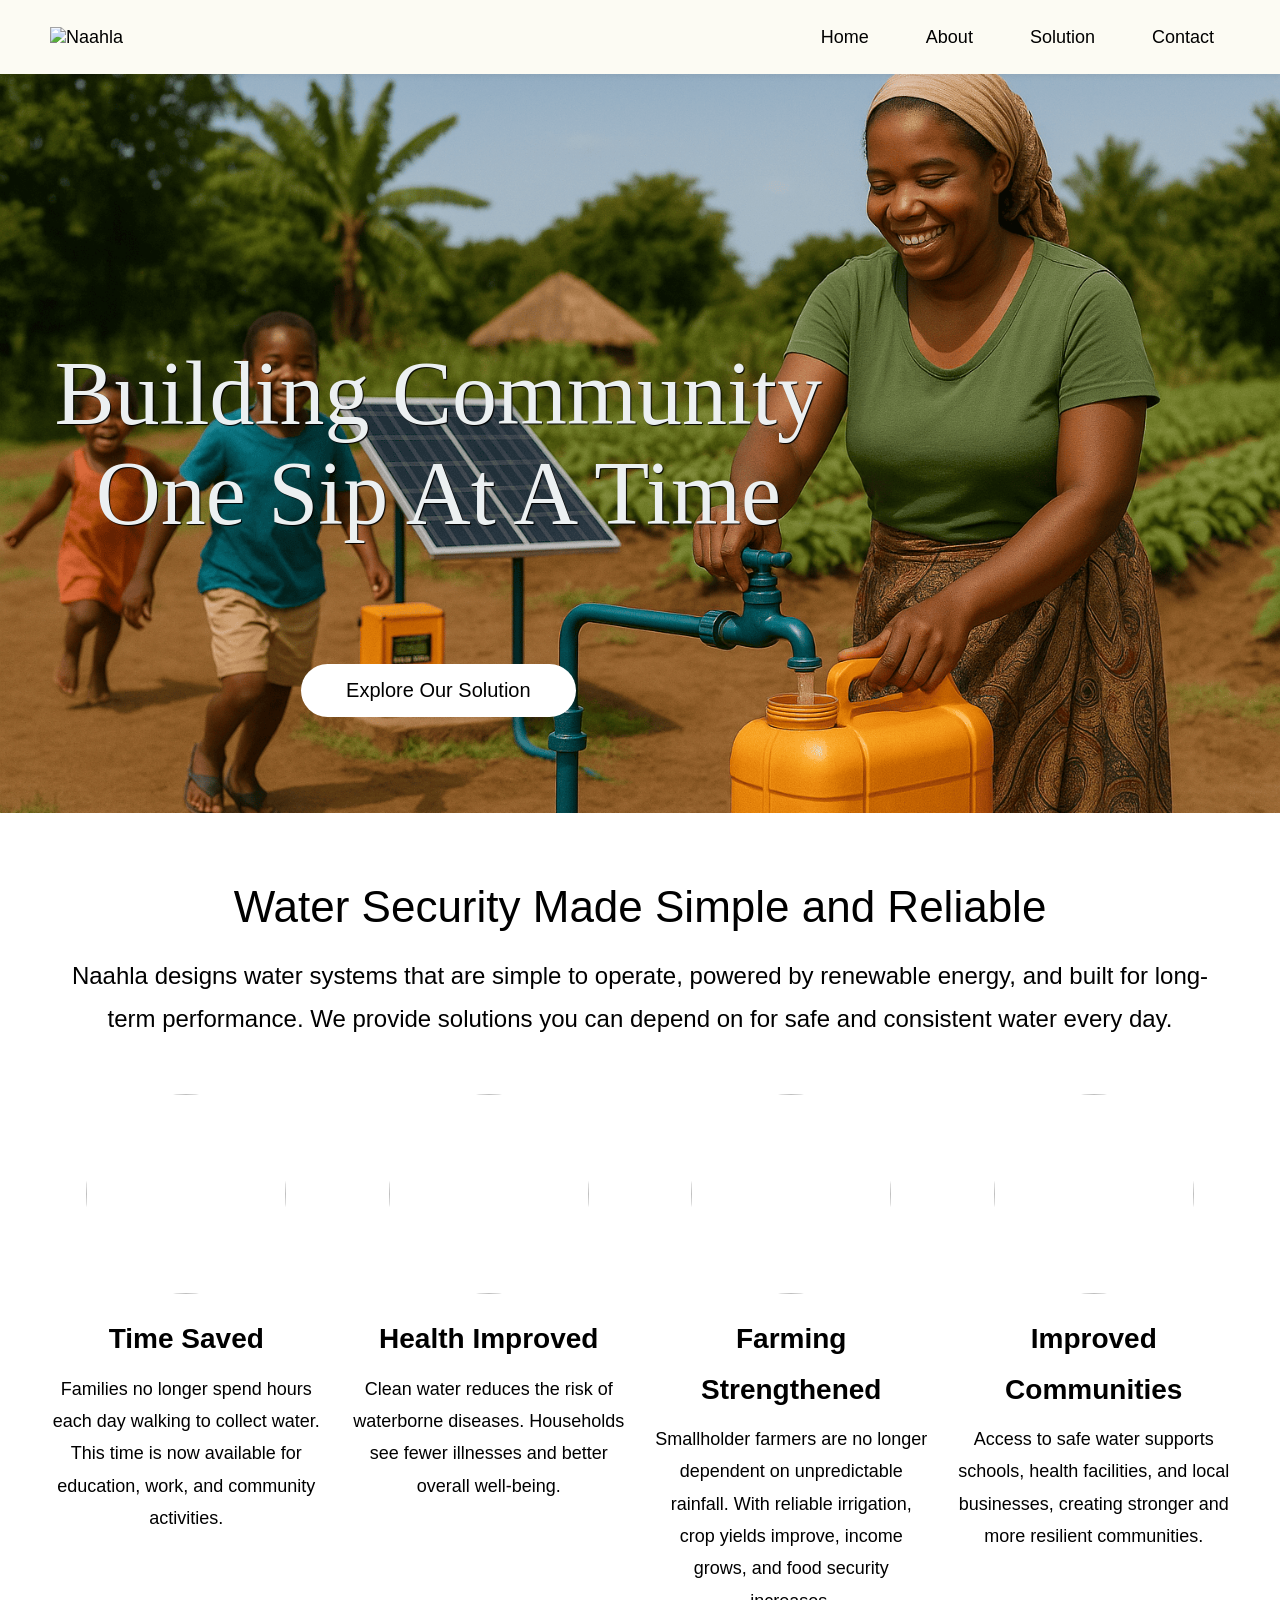
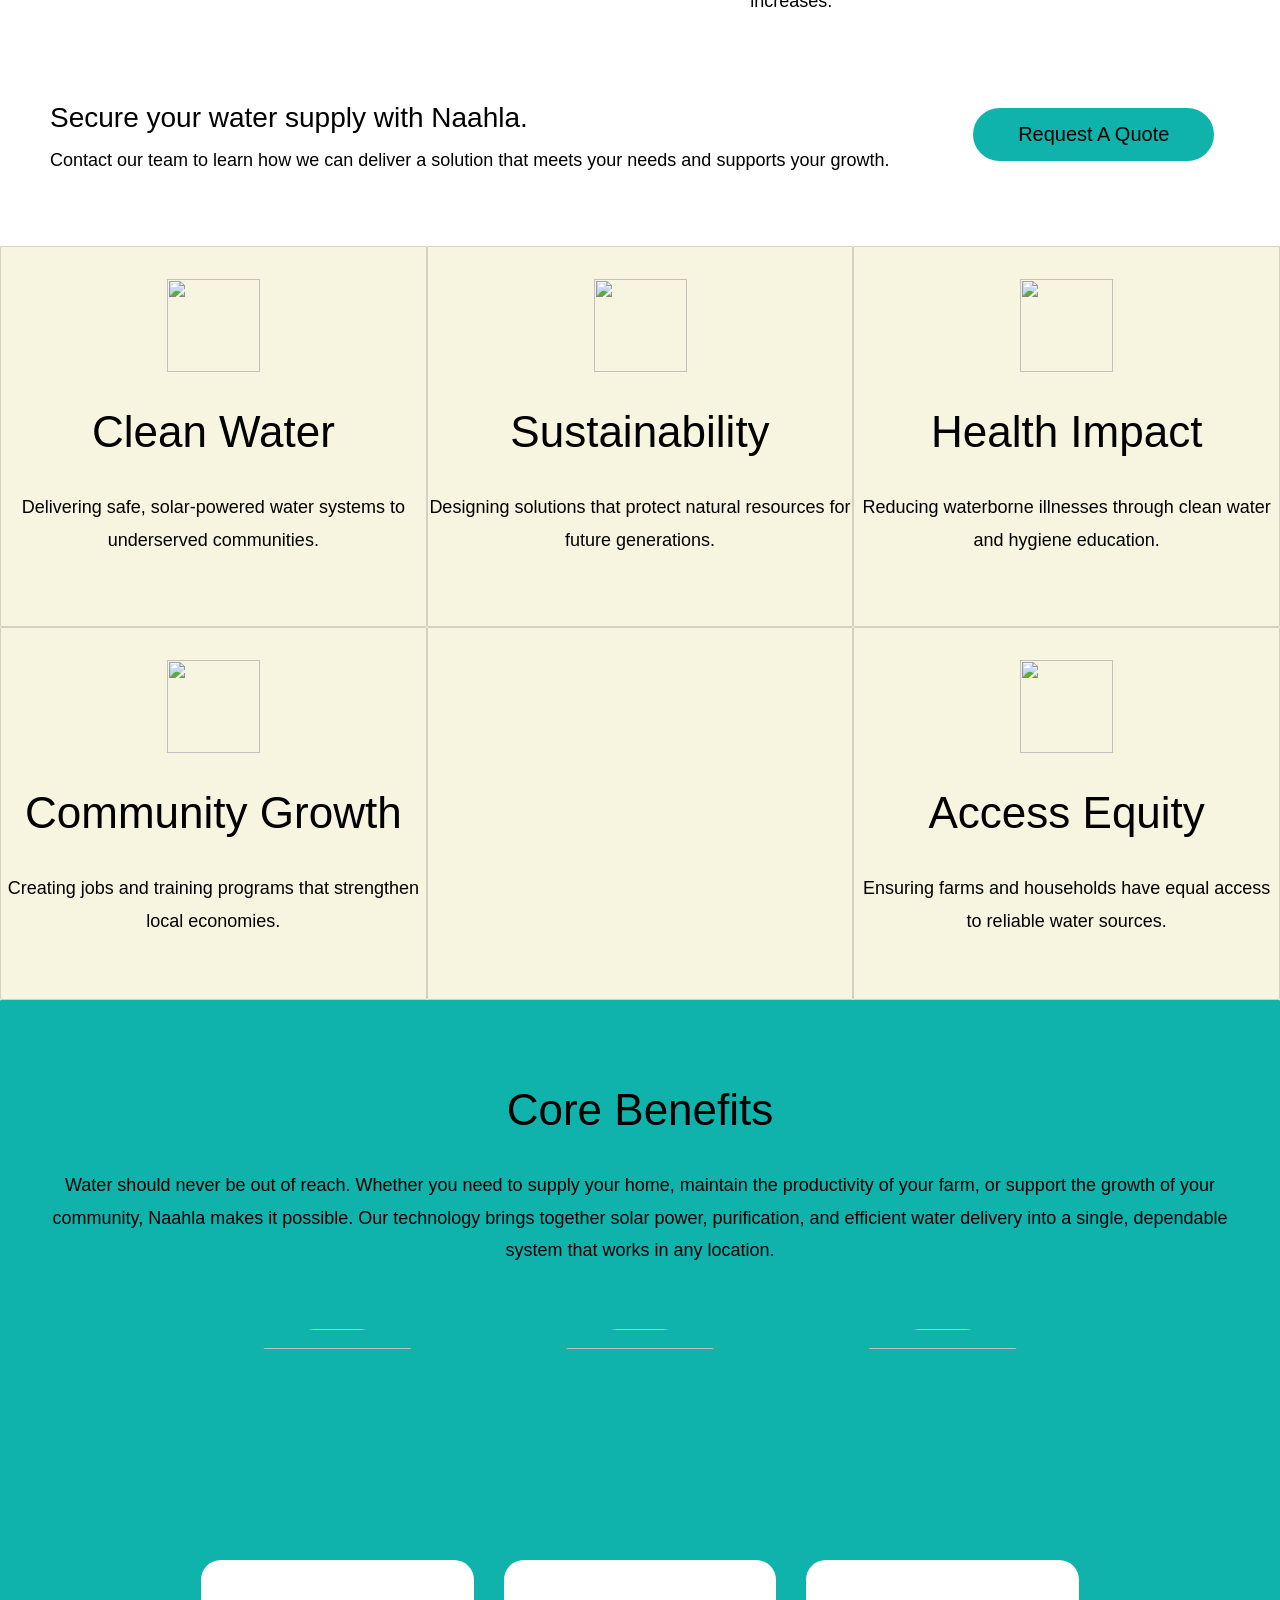
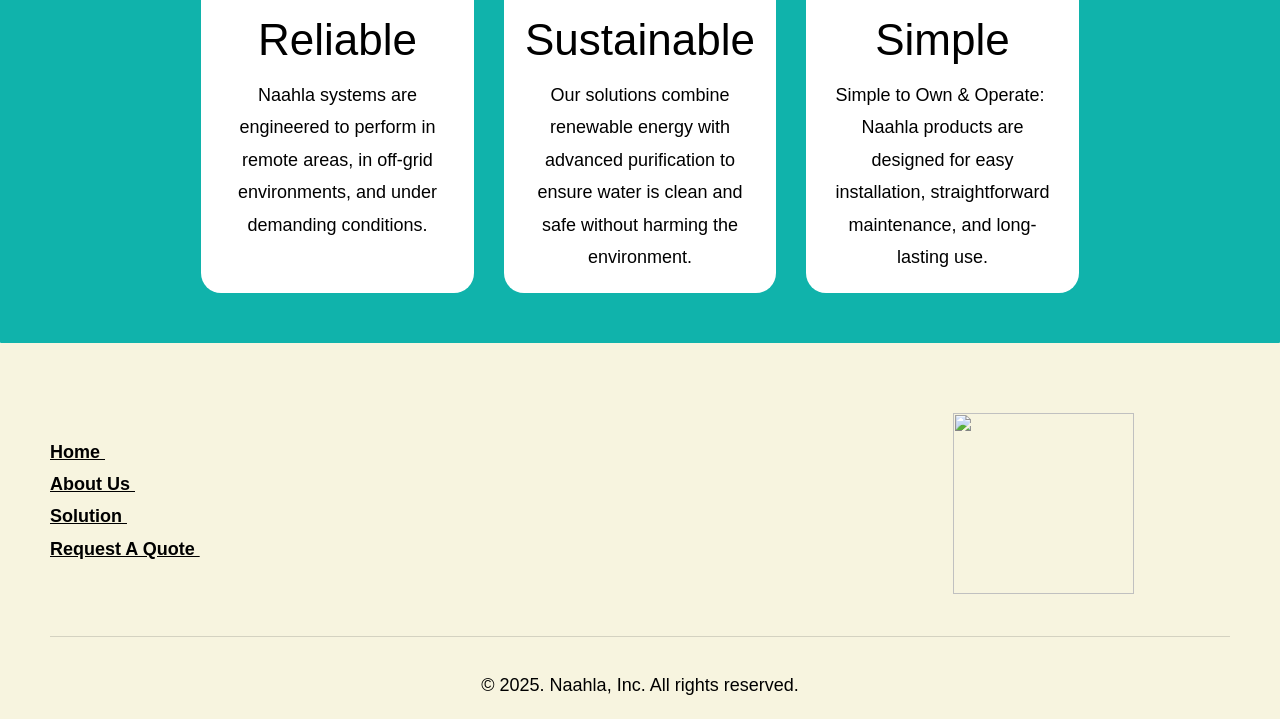
==== commit b512b1f6: "Update links and background image paths in index.html" ====
--- a/index.html
+++ b/index.html
@@ -87,15 +87,15 @@
                                 <li><a href="/" target="_self"><span class="theme-menu-content "><span
                                                 class="theme-menu-name"
                                                 data-theme-menu-name="Home">Home</span></span></a></li>
-                                <li><a href="/about.html" target="_self"><span class="theme-menu-content "><span
+                                <li><a href="content/about.html" target="_self"><span class="theme-menu-content "><span
                                                 class="theme-menu-name"
                                                 data-theme-menu-name="About">About</span></span></a></li>
-                                <li><a href="/solution.html" target="_self"><span class="theme-menu-content "><span
+                                <li><a href="content/solution.html" target="_self"><span class="theme-menu-content "><span
                                                 class="theme-menu-name"
                                                 data-theme-menu-name="Solution">Solution</span></span></a></li>
                                 <li><a href="/contact.html" target="_self"><span class="theme-menu-content "><span
                                                 class="theme-menu-name"
-                                                data-theme-menu-name="Contact">Contact</span></span></a></li>
+                                                data-theme-menu-name="content/Contact">Contact</span></span></a></li>
                             </ul>
                             <div data-zp-submenu-icon="mymenu1" style="display:none;"><span
                                     class="theme-sub-li-menu theme-non-responsive-menu"></span><span
@@ -118,7 +118,7 @@
                 <div class="zpcontent-container page-container ">
                     <div data-element-id="elm_oIePqcmLRJ0wIrDNsVLq3Q" data-element-type="section"
                         class="zpsection zpdefault-section zpdefault-section-bg zpbackground-size-cover zpbackground-position-center-center zpbackground-repeat-all zpbackground-attachment-scroll zscustom-hero-banner "
-                        style="background-image:url(/Naahla-Banner-5.png);">
+                        style="background-image:url(content/Naahla-Banner-5.png);">
                         <style type="text/css">
                             [data-element-id="elm_oIePqcmLRJ0wIrDNsVLq3Q"].zpsection {
                                 padding-block-end: 96px;
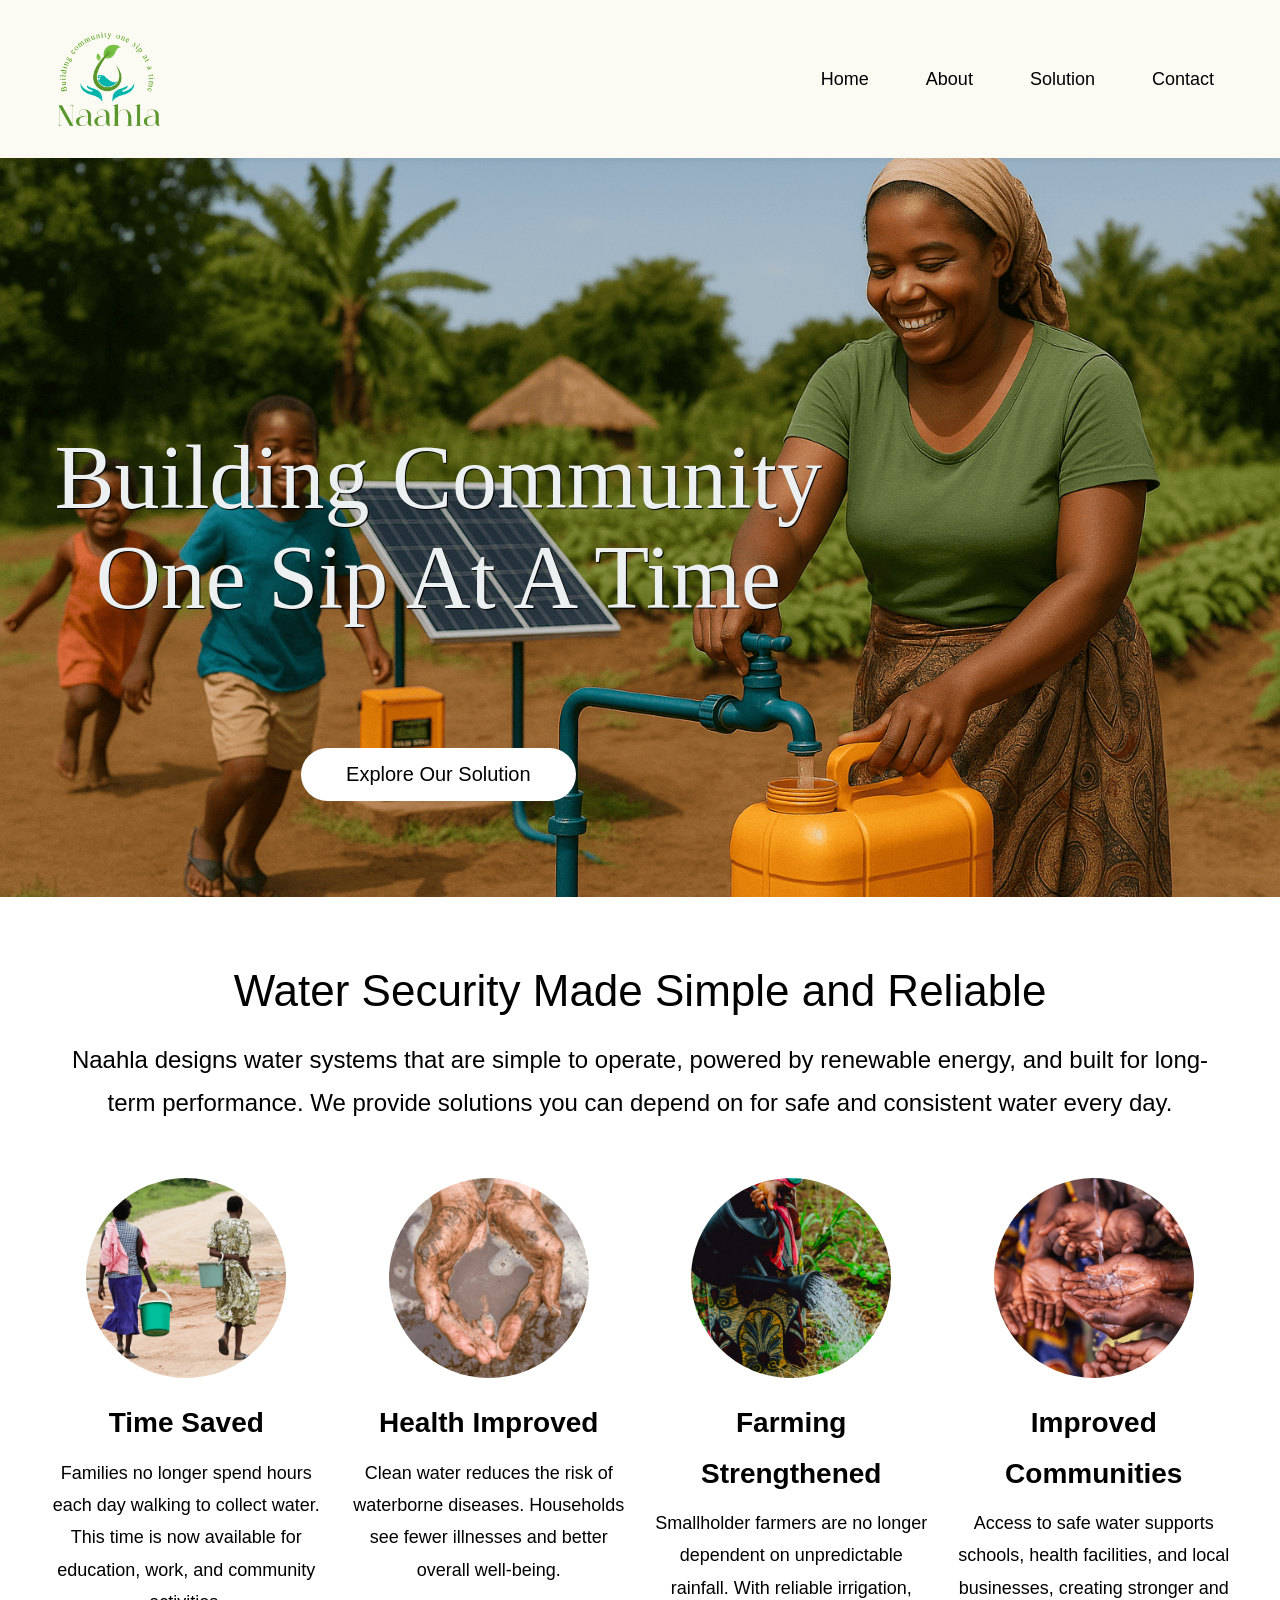
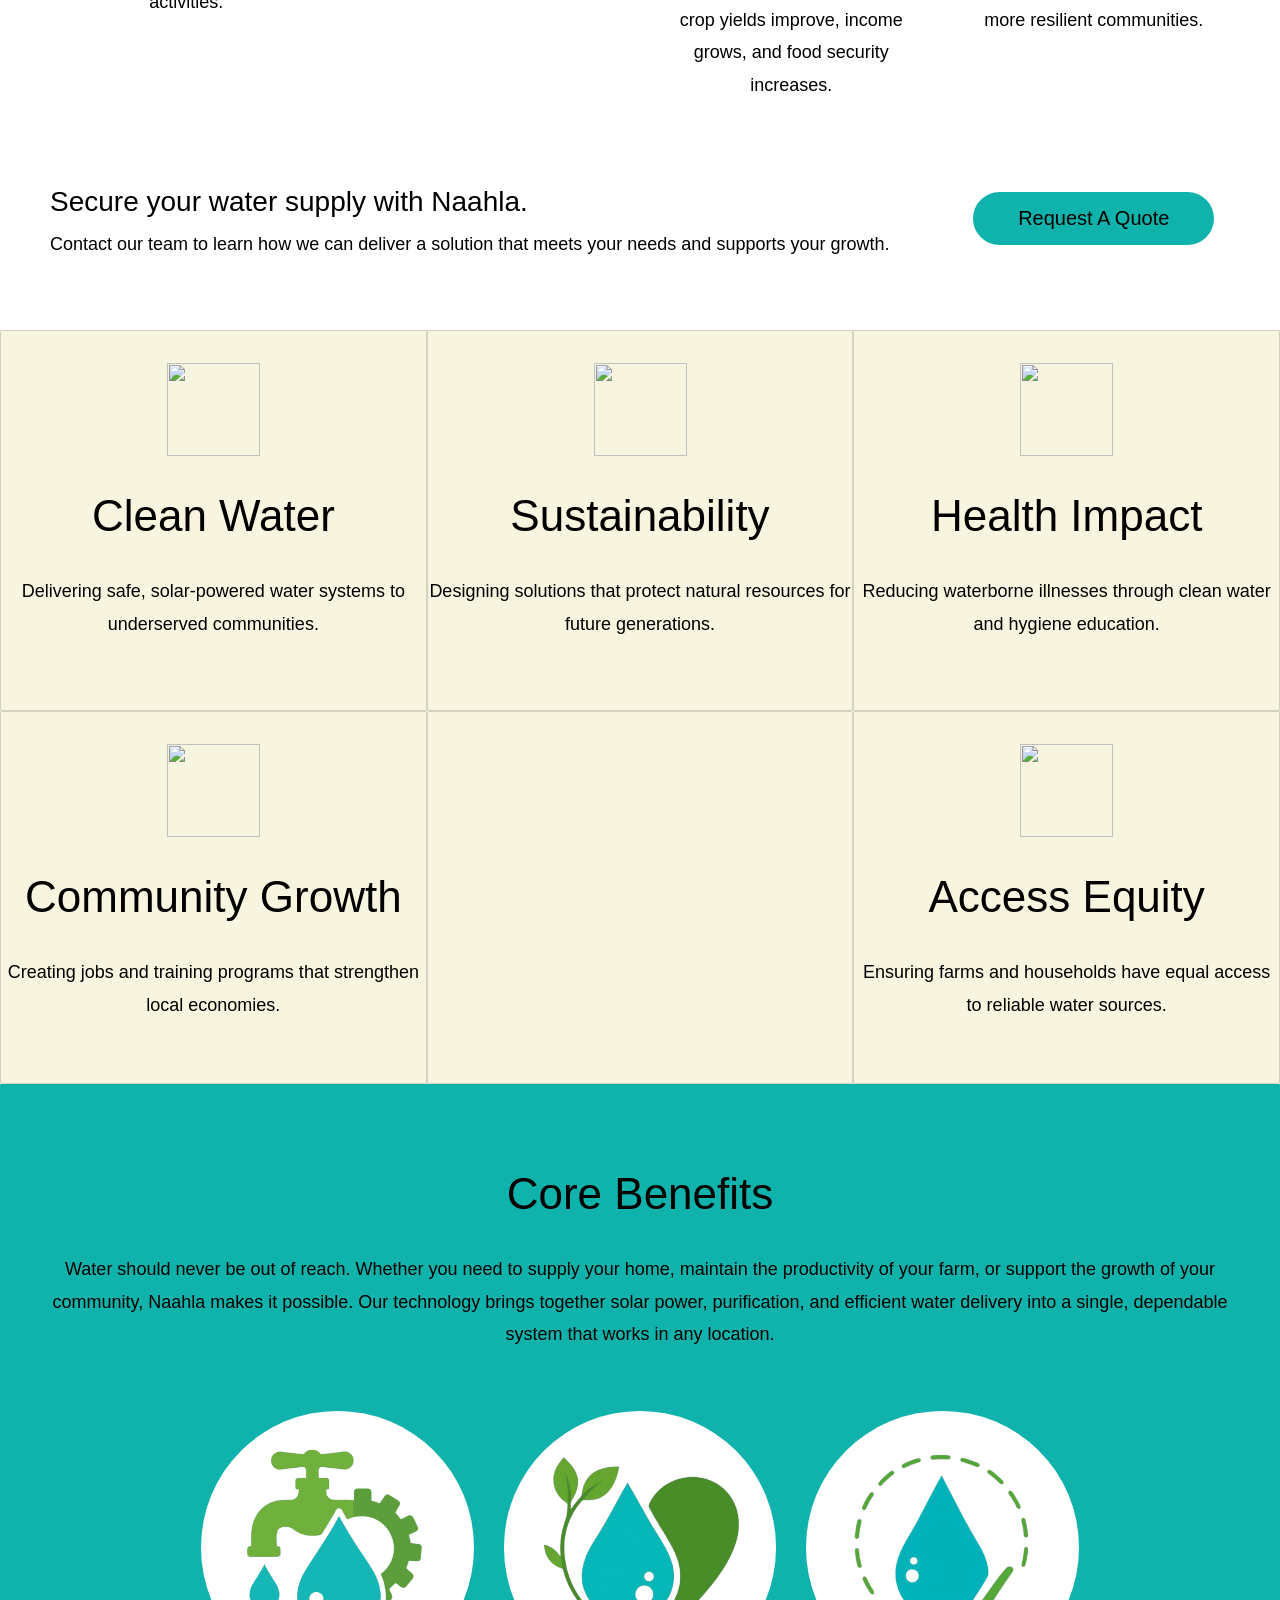
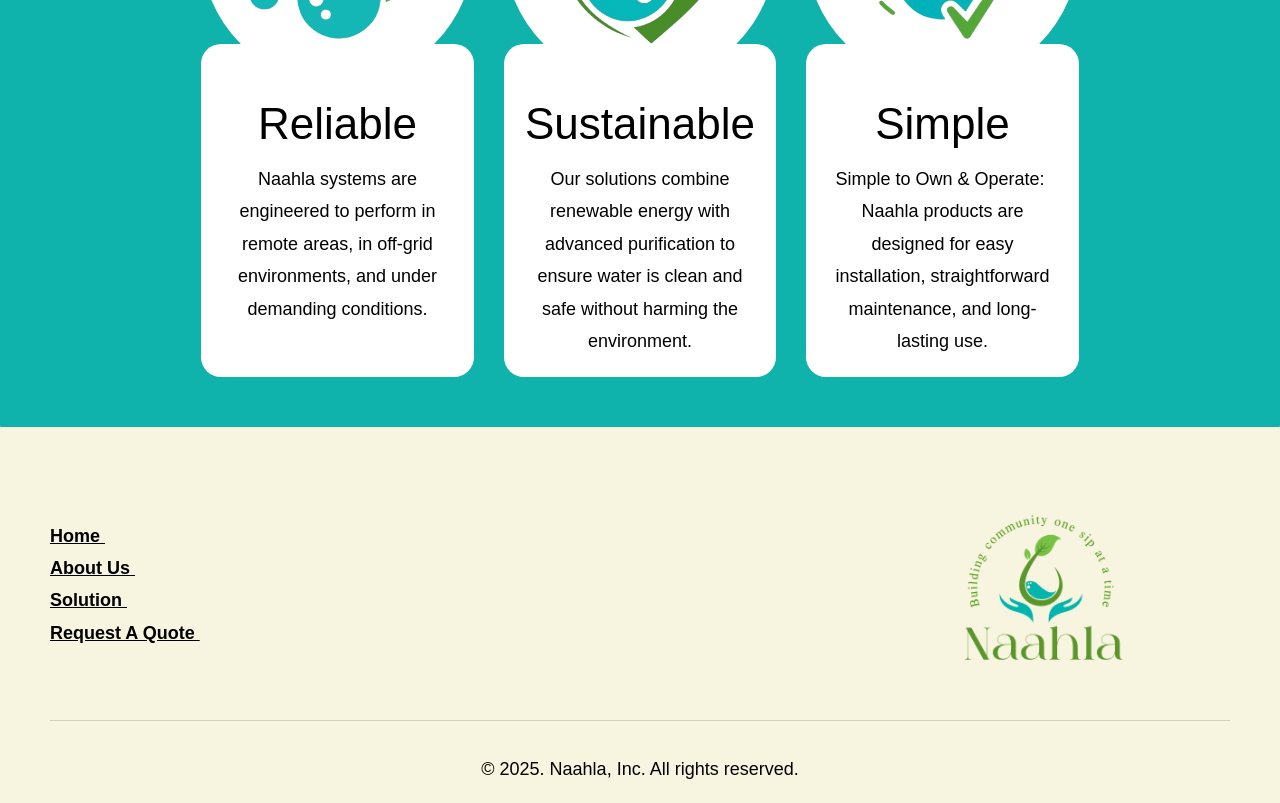
==== commit e2b17548: "Update image source paths in index.html" ====
--- a/index.html
+++ b/index.html
@@ -72,7 +72,7 @@
             <div class="zpcontainer">
                 <div data-zs-branding class="theme-branding-info " data-theme-branding-info="zptheme-branding-info">
                     <div data-zs-logo-container class="theme-logo-parent "><a href="/" title="Logo">
-                            <picture><img data-zs-logo src="/Branding/Naahla with Tagline FF-01.png" alt="Naahla"
+                            <picture><img data-zs-logo src="content/Branding/Naahla with Tagline FF-01.png" alt="Naahla"
                                     style="height:118px;width:118px;" /></picture>
                         </a></div>
                 </div>
@@ -395,7 +395,7 @@
                                                             class="zpimage-anchor">
                                                             <picture><img
                                                                     class="zpimage zpimage-style-circle zpimage-space-none "
-                                                                    src="/Design/Naahla-3.png" width="125" height="125"
+                                                                    src="content/Design/Naahla-3.png" width="125" height="125"
                                                                     loading="lazy" size="custom" /></picture>
                                                         </span></figure>
                                                 </div>
@@ -490,7 +490,7 @@
                                                             class="zpimage-anchor">
                                                             <picture><img
                                                                     class="zpimage zpimage-style-circle zpimage-space-none "
-                                                                    src="/Design/Naahla-8.png" width="125" height="125"
+                                                                    src="content/Design/Naahla-8.png" width="125" height="125"
                                                                     loading="lazy" size="custom" /></picture>
                                                         </span></figure>
                                                 </div>
@@ -577,7 +577,7 @@
                                                             class="zpimage-anchor">
                                                             <picture><img
                                                                     class="zpimage zpimage-style-circle zpimage-space-none "
-                                                                    src="/Design/Naahla-4.png" width="125" height="125"
+                                                                    src="content/Design/Naahla-4.png" width="125" height="125"
                                                                     loading="lazy" size="custom" /></picture>
                                                         </span></figure>
                                                 </div>
@@ -664,7 +664,7 @@
                                                             class="zpimage-anchor">
                                                             <picture><img
                                                                     class="zpimage zpimage-style-circle zpimage-space-none "
-                                                                    src="/Design/Naahla-2.png" width="125" height="125"
+                                                                    src="content/Design/Naahla-2.png" width="125" height="125"
                                                                     loading="lazy" size="custom" /></picture>
                                                         </span></figure>
                                                 </div>
@@ -1408,7 +1408,7 @@
                                                             class="zpimage-anchor">
                                                             <picture><img
                                                                     class="zpimage zpimage-style-circle zpimage-space-none "
-                                                                    src="/Brand-Icon-3-white.png" width="415"
+                                                                    src="content/Brand-Icon-3-white.png" width="415"
                                                                     height="415" loading="lazy" size="fit" /></picture>
                                                         </span></figure>
                                                 </div>
@@ -1497,7 +1497,7 @@
                                                             class="zpimage-anchor">
                                                             <picture><img
                                                                     class="zpimage zpimage-style-circle zpimage-space-none "
-                                                                    src="/Brand-Icon-2-white.png" width="415"
+                                                                    src="content/Brand-Icon-2-white.png" width="415"
                                                                     height="415" loading="lazy" size="fit" /></picture>
                                                         </span></figure>
                                                 </div>
@@ -1581,7 +1581,7 @@
                                                             class="zpimage-anchor">
                                                             <picture><img
                                                                     class="zpimage zpimage-style-circle zpimage-space-none "
-                                                                    src="/Brand-Icon-1-white.png" width="415"
+                                                                    src="content/Brand-Icon-1-white.png" width="415"
                                                                     height="415" loading="lazy" size="fit" /></picture>
                                                         </span></figure>
                                                 </div>
@@ -1759,7 +1759,7 @@
                                         <figure role="none" class="zpimage-data-ref"><a class="zpimage-anchor" href="/"
                                                 target="" rel="">
                                                 <picture><img class="zpimage zpimage-style-none zpimage-space-none "
-                                                        src="/Branding/Naahla%20with%20Tagline%20FF-01.png"
+                                                        src="content/Branding/Naahla%20with%20Tagline%20FF-01.png"
                                                         size="custom" /></picture>
                                             </a></figure>
                                     </div>
